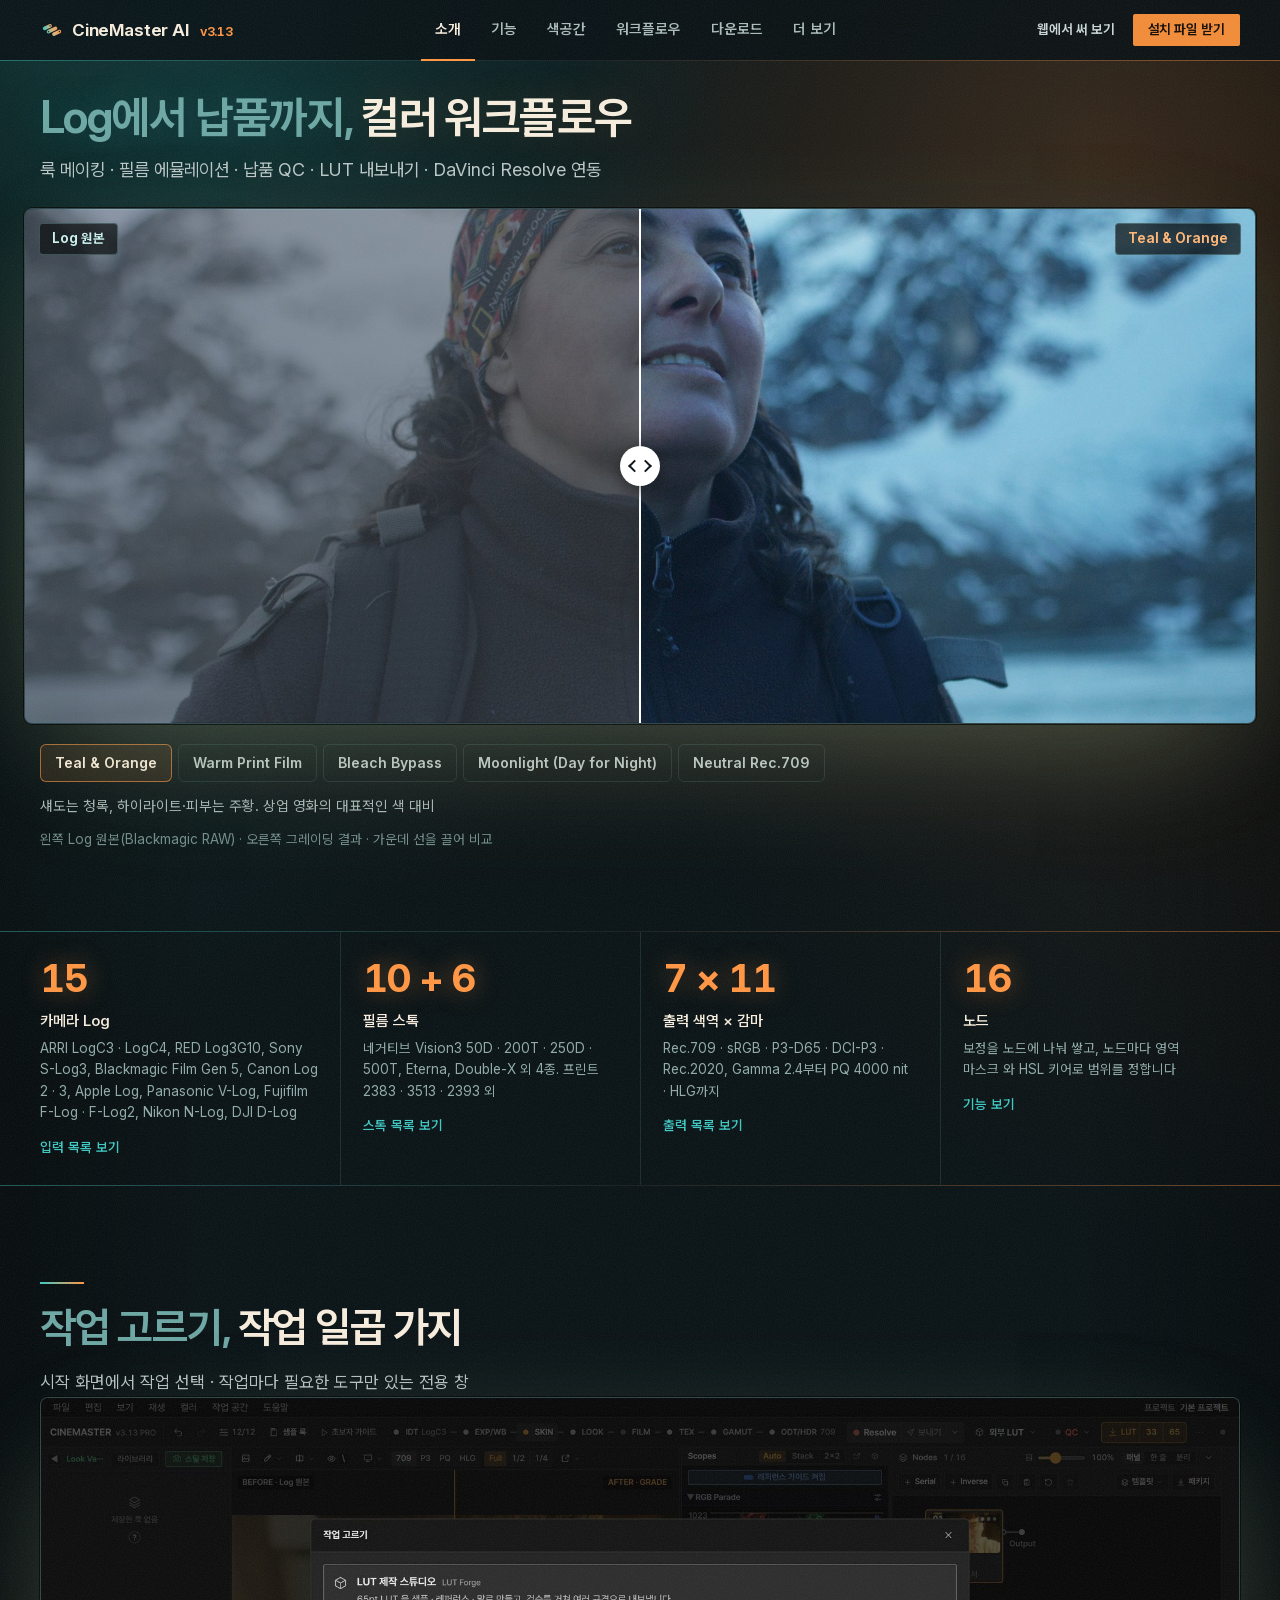
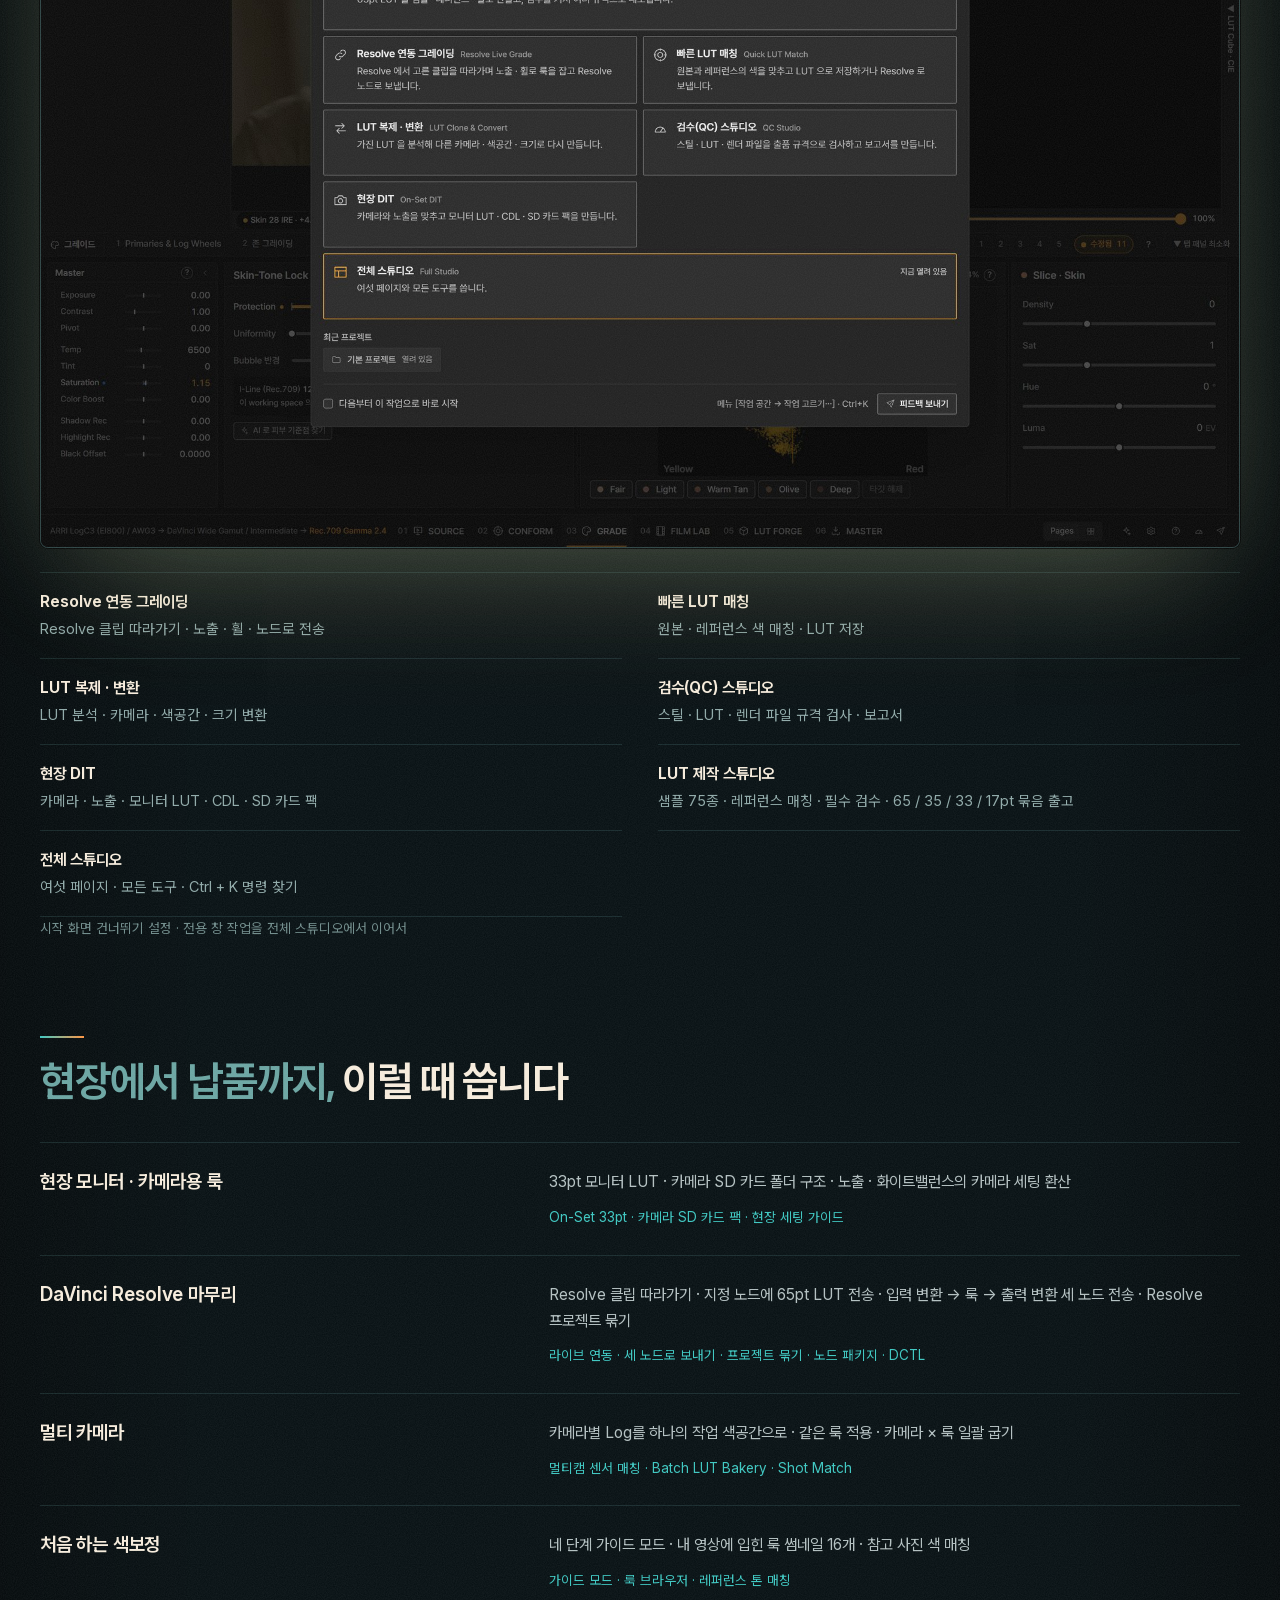
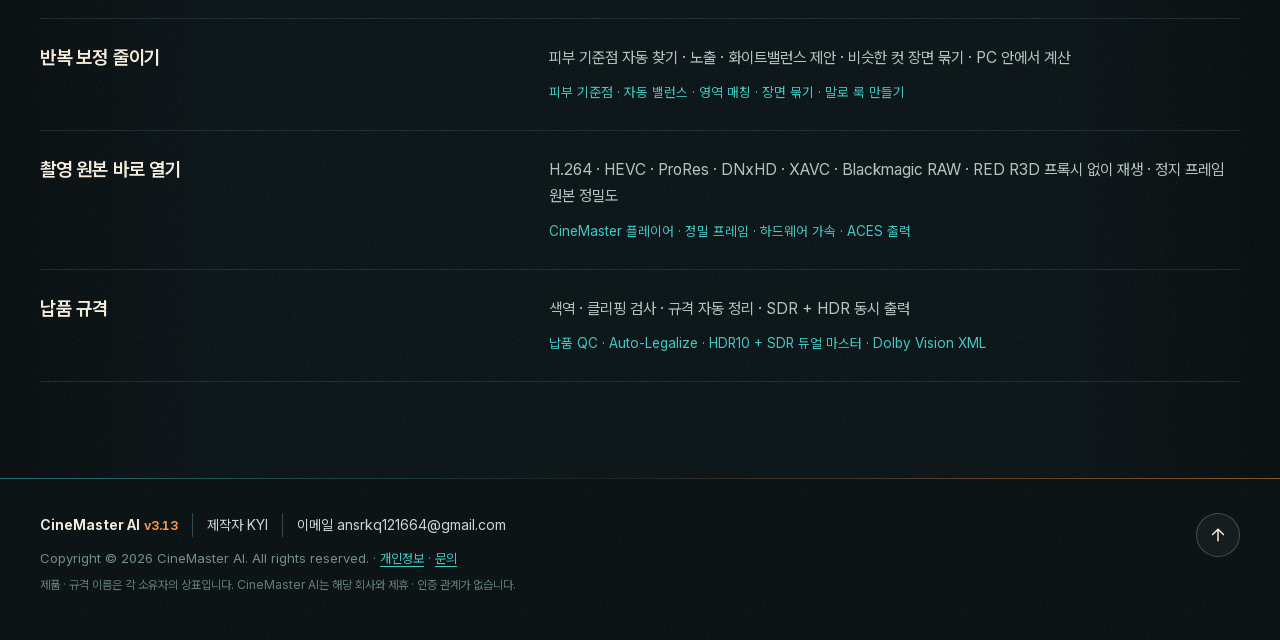
==== index.html @ ce05cde4 "홈페이지 v3.13" ====
<!doctype html>
<html lang="ko">
<head>
  <meta charset="utf-8">
  <meta name="viewport" content="width=device-width, initial-scale=1">
  <title>CineMaster AI — 촬영한 색을 끝까지. 단 하나의 워크플로우</title>
  <meta name="description" content="카메라 Log 영상의 룩을 만들고, 필름 질감을 입히고, 납품 검사를 거쳐 .cube LUT과 DaVinci Resolve 노드로 가져가는 Windows 프로그램입니다. 설치 없이 웹에서도 써 볼 수 있습니다.">
  <meta name="robots" content="noindex, nofollow">
  <meta name="theme-color" content="#060f12">
  <meta property="og:type" content="website">
  <meta property="og:title" content="CineMaster AI">
  <meta property="og:site_name" content="CineMaster AI">
  <meta property="og:image:width" content="1200">
  <meta property="og:image:height" content="630">
  <meta name="twitter:card" content="summary_large_image">
  <meta property="og:description" content="촬영한 색을 끝까지. Log에서 룩, 필름 질감, 납품 검사, Resolve 전달까지 단 하나의 워크플로우.">
  <meta property="og:image" content="https://cinemaster-ai.github.io/img/og-logo.jpg">
  <link rel="icon" href="img/favicon.ico" sizes="any">
  <link rel="apple-touch-icon" href="img/icon-512.png">
  <script>document.documentElement.className = "js";</script>
  <link rel="preload" href="fonts/InterVariable.woff2" as="font" type="font/woff2" crossorigin>
  <link rel="stylesheet" href="site.css?v=3.13.0-fb2b3473">
</head>
<body>
<a class="skip" href="#main">본문으로 건너뛰기</a>

<header class="nav">
  <div class="wrap nav-in">
    <a class="brand" href="#intro" data-reload aria-label="CineMaster AI 처음으로 (새로고침)"><img src="img/logo-mark.svg" alt="" width="24" height="24">CineMaster AI <span class="ver">v3.13</span></a>
    <nav class="tabs" aria-label="홈페이지 메뉴">
      <a href="#intro" data-nav="intro">소개</a>
      <a href="#features" data-nav="features">기능</a>
      <a href="#color" data-nav="color">색공간</a>
      <a href="#flow" data-nav="flow">워크플로우</a>
      <a href="#download" data-nav="download">다운로드</a>
      <a href="#more" data-nav="more">더 보기</a>
    </nav>
    <div class="nav-acts">
      <a class="btn btn-line" href="#web"><span class="lg">웹에서 써 보기</span><span class="sm">웹 버전</span></a>
      <a class="btn btn-amber" href="#download" data-installer-cta><span class="lg">설치 파일 받기</span><span class="sm">내려받기</span></a>
    </div>
  </div>
</header>

<main id="main">
  <!-- [소개] -->
  <section class="view hero is-on" id="intro" data-view="intro" aria-labelledby="hero-h">
    <div class="wrap hero-head">
      <h1 id="hero-h"><span class="soft">Log에서 납품까지,</span> 컬러 워크플로우</h1>
      <p class="hero-sub">룩 메이킹 · 필름 에뮬레이션 · 납품 QC · LUT 내보내기 · DaVinci Resolve 연동</p>
    </div>

    <div class="wipe-wrap" style="--wipe: 50%">
      <div class="wipe frame" data-wipe>
        <picture>
          <source media="(max-width: 760px)" srcset="img/hero/Teal_Orange_960.jpg" data-grade-source>
          <img class="wipe-img grade" draggable="false" src="img/hero/Teal_Orange.jpg" alt="같은 장면에 Teal &amp; Orange 룩을 입힌 결과" width="1920" height="1280" data-grade-img>
        </picture>
        <picture>
          <source media="(max-width: 760px)" srcset="img/hero/log_960.jpg">
          <img class="wipe-img log" draggable="false" src="img/hero/log.jpg" alt="ARRI LogC3로 기록한 원본. 색이 빠지고 대비가 낮습니다" width="1920" height="1280">
        </picture>
        <span class="wipe-tag tag-left">Log 원본</span>
        <span class="wipe-tag tag-right" data-grade-tag>Teal &amp; Orange</span>
        <div class="handle" role="slider" tabindex="0" aria-label="Log 원본과 그레이딩 결과를 나누는 위치" aria-valuemin="0" aria-valuemax="100" aria-valuenow="50">
          <span class="grip" aria-hidden="true"></span>
        </div>
      </div>
      <div class="wrap wipe-under">
        <div class="looks" role="radiogroup" aria-label="오른쪽에 보여 줄 룩">
          <button type="button" role="radio" aria-checked="true" tabindex="0" data-look="Teal_Orange">Teal &amp; Orange</button>
          <button type="button" role="radio" aria-checked="false" tabindex="-1" data-look="Warm_Print">Warm Print Film</button>
          <button type="button" role="radio" aria-checked="false" tabindex="-1" data-look="Bleach_Bypass">Bleach Bypass</button>
          <button type="button" role="radio" aria-checked="false" tabindex="-1" data-look="Moonlight">Moonlight (Day for Night)</button>
          <button type="button" role="radio" aria-checked="false" tabindex="-1" data-look="Neutral_Rec709">Neutral Rec.709</button>
        </div>
        <p class="caption" data-look-desc>섀도는 청록, 하이라이트·피부는 주황. 상업 영화의 대표적인 색 대비</p>
      </div>
      <p class="wrap caption small">왼쪽 Log 원본(Blackmagic RAW) · 오른쪽 그레이딩 결과 · 가운데 선을 끌어 비교</p>
    </div>

    <div class="specs" aria-label="주요 사양">
      <ul class="wrap">
        <li><a href="#cs-in"><span class="num">15</span><span class="what">카메라 Log</span>
          <span class="more">ARRI LogC3 · LogC4, RED Log3G10, Sony S-Log3, Blackmagic Film Gen 5, Canon Log 2 · 3, Apple Log, Panasonic V-Log, Fujifilm F-Log · F-Log2, Nikon N-Log, DJI D-Log</span><span class="go">입력 목록 보기</span></a></li>
        <li><a href="#cs-film"><span class="num">10 + 6</span><span class="what">필름 스톡</span>
          <span class="more">네거티브 Vision3 50D · 200T · 250D · 500T, Eterna, Double-X 외 4종. 프린트 2383 · 3513 · 2393 외</span><span class="go">스톡 목록 보기</span></a></li>
        <li><a href="#cs-out"><span class="num">7 × 11</span><span class="what">출력 색역 × 감마</span>
          <span class="more">Rec.709 · sRGB · P3-D65 · DCI-P3 · Rec.2020, Gamma 2.4부터 PQ 4000 nit · HLG까지</span><span class="go">출력 목록 보기</span></a></li>
        <li><a href="#features"><span class="num">16</span><span class="what">노드</span>
          <span class="more">보정을 노드에 나눠 쌓고, 노드마다 영역 마스크 와 HSL 키어로 범위를 정합니다</span><span class="go">기능 보기</span></a></li>
      </ul>
    </div>

    <div class="wrap uses start" id="start">
      <h2 id="start-h"><span class="soft">작업 고르기,</span> 작업 일곱 가지</h2>
      <p class="lede">시작 화면에서 작업 선택 · 작업마다 필요한 도구만 있는 전용 창</p>
      <figure class="shot frame"><img src="img/shots/launcher.jpg" srcset="img/shots/launcher_1000.jpg 1000w, img/shots/launcher.jpg 2000w" sizes="(max-width: 760px) 100vw, 1100px" width="2000" height="1250" loading="lazy" alt="프로그램을 열면 나오는 작업 고르기 창. Resolve 연동 그레이딩, 빠른 LUT 매칭, LUT 복제 · 변환, 검수 스튜디오, 현장 DIT, 전체 스튜디오 여섯 가지"></figure>
      <ul class="kv two" data-start-tasks>
        <li><b>Resolve 연동 그레이딩</b><span>Resolve 클립 따라가기 · 노출 · 휠 · 노드로 전송</span></li>
        <li><b>빠른 LUT 매칭</b><span>원본 · 레퍼런스 색 매칭 · LUT 저장</span></li>
        <li><b>LUT 복제 · 변환</b><span>LUT 분석 · 카메라 · 색공간 · 크기 변환</span></li>
        <li><b>검수(QC) 스튜디오</b><span>스틸 · LUT · 렌더 파일 규격 검사 · 보고서</span></li>
        <li><b>현장 DIT</b><span>카메라 · 노출 · 모니터 LUT · CDL · SD 카드 팩</span></li>
        <li><b>LUT 제작 스튜디오</b><span>샘플 75종 · 레퍼런스 매칭 · 필수 검수 · 65 / 35 / 33 / 17pt 묶음 출고</span></li>
        <li><b>전체 스튜디오</b><span>여섯 페이지 · 모든 도구 · Ctrl + K 명령 찾기</span></li>
      </ul>
      <p class="small">시작 화면 건너뛰기 설정 · 전용 창 작업을 전체 스튜디오에서 이어서</p>
    </div>

    <div class="wrap uses">
      <h2 id="use-h"><span class="soft">현장에서 납품까지,</span> 이럴 때 씁니다</h2>
      <ul class="use-list">
        <li>
          <h3>현장 모니터 · 카메라용 룩</h3>
          <div><p>33pt 모니터 LUT · 카메라 SD 카드 폴더 구조 · 노출 · 화이트밸런스의 카메라 세팅 환산</p>
            <p class="tags">On-Set 33pt · 카메라 SD 카드 팩 · 현장 세팅 가이드</p></div>
        </li>
        <li>
          <h3>DaVinci Resolve 마무리</h3>
          <div><p>Resolve 클립 따라가기 · 지정 노드에 65pt LUT 전송 · 입력 변환 → 룩 → 출력 변환 세 노드 전송 · Resolve 프로젝트 묶기</p>
            <p class="tags">라이브 연동 · 세 노드로 보내기 · 프로젝트 묶기 · 노드 패키지 · DCTL</p></div>
        </li>
        <li>
          <h3>멀티 카메라</h3>
          <div><p>카메라별 Log를 하나의 작업 색공간으로 · 같은 룩 적용 · 카메라 × 룩 일괄 굽기</p>
            <p class="tags">멀티캠 센서 매칭 · Batch LUT Bakery · Shot Match</p></div>
        </li>
        <li>
          <h3>처음 하는 색보정</h3>
          <div><p>네 단계 가이드 모드 · 내 영상에 입힌 룩 썸네일 16개 · 참고 사진 색 매칭</p>
            <p class="tags">가이드 모드 · 룩 브라우저 · 레퍼런스 톤 매칭</p></div>
        </li>
        <li>
          <h3>반복 보정 줄이기</h3>
          <div><p>피부 기준점 자동 찾기 · 노출 · 화이트밸런스 제안 · 비슷한 컷 장면 묶기 · PC 안에서 계산</p>
            <p class="tags">피부 기준점 · 자동 밸런스 · 영역 매칭 · 장면 묶기 · 말로 룩 만들기</p></div>
        </li>
        <li>
          <h3>촬영 원본 바로 열기</h3>
          <div><p>H.264 · HEVC · ProRes · DNxHD · XAVC · Blackmagic RAW · RED R3D 프록시 없이 재생 · 정지 프레임 원본 정밀도</p>
            <p class="tags">CineMaster 플레이어 · 정밀 프레임 · 하드웨어 가속 · ACES 출력</p></div>
        </li>
        <li>
          <h3>납품 규격</h3>
          <div><p>색역 · 클리핑 검사 · 규격 자동 정리 · SDR + HDR 동시 출력</p>
            <p class="tags">납품 QC · Auto-Legalize · HDR10 + SDR 듀얼 마스터 · Dolby Vision XML</p></div>
        </li>
      </ul>
    </div>
  </section>

  <!-- [기능] { 여섯 묶음 } ( 요점 ) -->
  <section class="view" id="features" data-view="features" aria-labelledby="feat-h">
    <div class="wrap">
    <h2 id="feat-h"><span class="soft">한 프로그램 안에서</span> 할 수 있는 여섯 가지</h2>
    <p class="lede">여섯 묶음 · 실제 조작 영상 · 요점</p>
    <div class="pillars" data-pillars>
      <div class="pillar-tabs" role="tablist" aria-label="주요 기능" aria-orientation="vertical">
        <button type="button" role="tab" id="pl-same" aria-controls="plp" aria-selected="true" data-pillar="same">
          <svg viewBox="0 0 24 24" aria-hidden="true"><circle cx="8" cy="12" r="4.5"/><circle cx="16" cy="12" r="4.5"/></svg>
          <b>한 번 만든 색, 어디서나 같은 색</b>
          <span>화면 · LUT · Resolve 노드 · 납품 파일의 색 일치</span>
        </button>
        <button type="button" role="tab" id="pl-tools" aria-controls="plp" aria-selected="false" tabindex="-1" data-pillar="tools">
          <svg viewBox="0 0 24 24" aria-hidden="true"><circle cx="12" cy="12" r="8.5"/><circle cx="12" cy="12" r="2"/><path d="M12 3.5v4M12 16.5v4M3.5 12h4M16.5 12h4"/></svg>
          <b>색을 만드는 도구</b>
          <span>휠 · 커브 · 존 그레이딩 · 컬러 메쉬 · 노드 · 영역 마스크</span>
        </button>
        <button type="button" role="tab" id="pl-film" aria-controls="plp" aria-selected="false" tabindex="-1" data-pillar="film">
          <svg viewBox="0 0 24 24" aria-hidden="true"><rect x="4" y="3.5" width="16" height="17" rx="2"/><path d="M8 3.5v17M16 3.5v17M4 8h4M4 12h4M4 16h4M16 8h4M16 12h4M16 16h4"/></svg>
          <b>필름 랩</b>
          <span>네거티브 · 프린트 필름 2단계 현상</span>
        </button>
        <button type="button" role="tab" id="pl-verify" aria-controls="plp" aria-selected="false" tabindex="-1" data-pillar="verify">
          <svg viewBox="0 0 24 24" aria-hidden="true"><path d="M3.5 17.5l4-7 3.5 4 3-8 3 6.5 3.5-3"/><path d="M3.5 20.5h17"/></svg>
          <b>맞추고 확인하기</b>
          <span>레퍼런스 매칭 · 스코프 · AI 어시스트</span>
        </button>
        <button type="button" role="tab" id="pl-deliver" aria-controls="plp" aria-selected="false" tabindex="-1" data-pillar="deliver">
          <svg viewBox="0 0 24 24" aria-hidden="true"><path d="M12 3.5v11M7.5 10.5l4.5 4.5 4.5-4.5"/><path d="M4 16.5v2a2 2 0 0 0 2 2h12a2 2 0 0 0 2-2v-2"/></svg>
          <b>납품</b>
          <span>출력 규격 · 납품 QC · 일괄 내보내기</span>
        </button>
        <button type="button" role="tab" id="pl-resolve" aria-controls="plp" aria-selected="false" tabindex="-1" data-pillar="resolve">
          <svg viewBox="0 0 24 24" aria-hidden="true"><path d="M9.5 14.5l5-5"/><path d="M8 11l-2.2 2.2a3.5 3.5 0 0 0 5 5L13 16"/><path d="M16 13l2.2-2.2a3.5 3.5 0 0 0-5-5L11 8"/></svg>
          <b>Resolve 연동과 미디어</b>
          <span>Resolve 클립 따라가기 · 노드로 전송 · 클립 빈</span>
        </button>
      </div>
      <div class="pillar-panel" id="plp" role="tabpanel" aria-labelledby="pl-same">
        <figure class="shot frame">
          <video data-pillar-video src="video/f_same.mp4" poster="video/f_same.jpg" width="1280" height="800" muted loop playsinline autoplay preload="metadata" aria-label="MASTER 페이지에서 LUT 정확도를 재고 일괄 내보내기 출력을 고르는 영상"></video>
        </figure>
        <ul class="pillar-points" data-pillar-points>
          <li>엔진 · 화면 · 웹 버전 동일 수식</li>
          <li>ACES 출력 변환: OpenColorIO 변환</li>
          <li>.cube LUT 33 · 65 크기, 범위 세 가지</li>
          <li>질감(그레인 · 할레이션): DCTL</li>
          <li>노드별 LUT: Resolve 노드 패키지</li>
        </ul>
        <p class="pillar-note" data-pillar-note>화면 ↔ 내보낸 LUT 자동 비교: 142가지 상태</p>
      </div>
    </div>
    </div>
  </section>

  <!-- [색공간] { 입력 · 작업 · 출력 · 필름 } ( 목록 ) -->
  <section class="view" id="color" data-view="color" aria-labelledby="cs-h">
    <div class="wrap" data-subs>
      <h2 id="cs-h"><span class="soft">카메라 Log에서</span> 납품 색공간까지</h2>
      <p class="lede">카메라 Log → 작업 색공간 → 납품 색공간</p>
      <div class="subtabs" role="tablist" aria-label="색공간 단계">
        <button type="button" role="tab" id="st-cs-in" aria-controls="cs-in" aria-selected="true" data-sub="cs-in"><span class="no">01</span> 입력 · 카메라 Log</button>
        <button type="button" role="tab" id="st-cs-work" aria-controls="cs-work" aria-selected="false" tabindex="-1" data-sub="cs-work"><span class="no">02</span> 작업 색공간</button>
        <button type="button" role="tab" id="st-cs-out" aria-controls="cs-out" aria-selected="false" tabindex="-1" data-sub="cs-out"><span class="no">03</span> 출력</button>
        <button type="button" role="tab" id="st-cs-film" aria-controls="cs-film" aria-selected="false" tabindex="-1" data-sub="cs-film">필름 스톡</button>
      </div>

      <div class="subpanel is-on" id="cs-in" role="tabpanel" aria-labelledby="st-cs-in">
        <p class="sub-lede">카메라 Log 15종 · 이름을 누르면 원본 미리보기</p>
        <div class="cs-how">
          <div>
            <h3>프로그램에서 고르는 곳</h3>
            <p>SOURCE → Manufacturer · Log / Gamut · 메타데이터 자동 추천</p>
          </div>
          <div class="frame"><video src="video/cs_in.mp4" poster="video/cs_in.jpg" width="1280" height="800" muted loop playsinline autoplay preload="none" aria-label="SOURCE 페이지의 Manufacturer · Log / Gamut에서 고릅니다. 영상을 불러오면 자동으로 추천합니다. (실제 조작 영상)"></video></div>
        </div>
        <div class="cs-split" data-cs-box>
          <ul class="kv two pick">
            <li><button type="button" data-cs="in:arri_logc3" data-name="ARRI LogC3 / ARRI Wide Gamut 3" aria-pressed="false"><b>ARRI LogC3</b><span>ARRI Wide Gamut 3 · EI 800</span></button></li>
            <li><button type="button" data-cs="in:arri_logc4" data-name="ARRI LogC4 / ARRI Wide Gamut 4" aria-pressed="false"><b>ARRI LogC4</b><span>ARRI Wide Gamut 4</span></button></li>
            <li><button type="button" data-cs="in:red_log3g10_rwg" data-name="RED Log3G10 / REDWideGamutRGB" aria-pressed="false"><b>RED Log3G10</b><span>REDWideGamutRGB</span></button></li>
            <li><button type="button" data-cs="in:sony_slog3_sgamut3cine" data-name="Sony S-Log3 / S-Gamut3.Cine" aria-pressed="false"><b>Sony S-Log3</b><span>S-Gamut3.Cine</span></button></li>
            <li><button type="button" data-cs="in:sony_slog3_sgamut3" data-name="Sony S-Log3 / S-Gamut3" aria-pressed="false"><b>Sony S-Log3</b><span>S-Gamut3</span></button></li>
            <li><button type="button" data-cs="in:bmd_film_gen5" data-name="Blackmagic Film Gen 5 / BMD Wide Gamut Gen 5" aria-pressed="false"><b>Blackmagic Film Gen 5</b><span>BMD Wide Gamut Gen 5</span></button></li>
            <li><button type="button" data-cs="in:canon_clog2_cgamut" data-name="Canon Log 2 / Cinema Gamut" aria-pressed="false"><b>Canon Log 2</b><span>Cinema Gamut</span></button></li>
            <li><button type="button" data-cs="in:canon_clog3_cgamut" data-name="Canon Log 3 / Cinema Gamut" aria-pressed="false"><b>Canon Log 3</b><span>Cinema Gamut</span></button></li>
            <li><button type="button" data-cs="in:apple_log" data-name="Apple Log / Rec.2020" aria-pressed="false"><b>Apple Log</b><span>Rec.2020</span></button></li>
            <li><button type="button" data-cs="in:panasonic_vlog_vgamut" data-name="Panasonic V-Log / V-Gamut" aria-pressed="false"><b>Panasonic V-Log</b><span>V-Gamut</span></button></li>
            <li><button type="button" data-cs="in:fujifilm_flog_fgamut" data-name="Fujifilm F-Log / F-Gamut" aria-pressed="false"><b>Fujifilm F-Log</b><span>F-Gamut</span></button></li>
            <li><button type="button" data-cs="in:fujifilm_flog2_fgamut" data-name="Fujifilm F-Log2 / F-Gamut" aria-pressed="false"><b>Fujifilm F-Log2</b><span>F-Gamut</span></button></li>
            <li><button type="button" data-cs="in:fujifilm_flog2c_fgamutc" data-name="Fujifilm F-Log2 C / F-Gamut C" aria-pressed="false"><b>Fujifilm F-Log2 C</b><span>F-Gamut C</span></button></li>
            <li><button type="button" data-cs="in:nikon_nlog_rec2020" data-name="Nikon N-Log / Rec.2020" aria-pressed="false"><b>Nikon N-Log</b><span>Rec.2020</span></button></li>
            <li><button type="button" data-cs="in:dji_dlog_dgamut" data-name="DJI D-Log / D-Gamut" aria-pressed="false"><b>DJI D-Log</b><span>D-Gamut</span></button></li>
          </ul>
          <figure class="cs-view">
            <div class="frame"><img data-cs-img src="img/cs/in_arri_logc3.jpg" alt="ARRI LogC3 미리보기" width="880" height="587" loading="lazy"></div>
            <figcaption data-cs-cap></figcaption>
          </figure>
        </div>
      </div>

      <div class="subpanel" id="cs-work" role="tabpanel" aria-labelledby="st-cs-work">
        <p class="sub-lede">작업 색공간 3종 · 한 번 만든 룩을 다른 카메라 영상에 그대로</p>
        <div class="cs-how">
          <div>
            <h3>프로그램에서 고르는 곳</h3>
            <p>SOURCE → Working Space</p>
          </div>
          <div class="frame"><video src="video/cs_work.mp4" poster="video/cs_work.jpg" width="1280" height="800" muted loop playsinline autoplay preload="none" aria-label="SOURCE 페이지의 Working Space에서 고릅니다. (실제 조작 영상)"></video></div>
        </div>
        <div class="cs-split" data-cs-box>
          <div>
            <ul class="kv pick">
              <li><button type="button" data-cs="work:davinci_wg_intermediate" data-name="DaVinci Wide Gamut / Intermediate" aria-pressed="false"><b>DaVinci Wide Gamut</b><span>DaVinci Intermediate · Resolve 기준</span></button></li>
              <li><button type="button" data-cs="work:acescct" data-name="ACES AP1 / ACEScct" aria-pressed="false"><b>ACES AP1 · ACEScct</b><span>ACES 작업용 · 암부 toe</span></button></li>
              <li><button type="button" data-cs="work:acescc" data-name="ACES AP1 / ACEScc" aria-pressed="false"><b>ACES AP1 · ACEScc</b><span>ACES 작업용 · 순수 로그 곡선</span></button></li>
            </ul>
            <ul class="kv">
              <li><b>색순응</b><span>Bradford · CAT02 · XYZ Scaling</span></li>
              <li><b>화이트밸런스</b><span>색온도 · 틴트 · Green 젤 · Mired</span></li>
              <li><b>피부색 보호</b><span>스킨톤 라인 기준</span></li>
            </ul>
          </div>
          <figure class="cs-view">
            <div class="frame"><img data-cs-img src="img/cs/work_davinci_wg_intermediate.jpg" alt="DaVinci Wide Gamut 미리보기" width="880" height="587" loading="lazy"></div>
            <figcaption data-cs-cap></figcaption>
          </figure>
        </div>
      </div>

      <div class="subpanel" id="cs-out" role="tabpanel" aria-labelledby="st-cs-out">
        <p class="sub-lede">출력 색역 7종 × 감마 11종 · ACES 출력 변환 · 이름을 누르면 미리보기</p>
        <div class="cs-how">
          <div>
            <h3>프로그램에서 고르는 곳</h3>
            <p>MASTER → Output Color Space · Output Gamma</p>
          </div>
          <div class="frame"><video src="video/cs_out.mp4" poster="video/cs_out.jpg" width="1280" height="800" muted loop playsinline autoplay preload="none" aria-label="MASTER 페이지의 Output Color Space · Output Gamma에서 고릅니다. (실제 조작 영상)"></video></div>
        </div>
        <div class="cs-split" data-cs-box>
          <div>
            <h3 class="grp-h">색역 <span class="count">7</span></h3>
            <ul class="chips pick"><li><button type="button" data-cs="gamut:rec709" aria-pressed="false">Rec.709</button></li><li><button type="button" data-cs="gamut:srgb" aria-pressed="false">sRGB</button></li><li><button type="button" data-cs="gamut:p3_d65" aria-pressed="false">P3-D65</button></li><li><button type="button" data-cs="gamut:dci_p3" aria-pressed="false">DCI-P3</button></li><li><button type="button" data-cs="gamut:rec2020" aria-pressed="false">Rec.2020</button></li><li><button type="button" data-cs="gamut:davinci_wide_gamut" aria-pressed="false">DaVinci Wide Gamut</button></li><li><button type="button" data-cs="gamut:aces_ap1" aria-pressed="false">ACES AP1</button></li></ul>
            <h3 class="grp-h">감마 · EOTF <span class="count">11</span></h3>
            <ul class="chips pick"><li><button type="button" data-cs="gamma:gamma_24" aria-pressed="false">Gamma 2.4</button></li><li><button type="button" data-cs="gamma:gamma_22" aria-pressed="false">Gamma 2.2</button></li><li><button type="button" data-cs="gamma:srgb" aria-pressed="false">sRGB</button></li><li><button type="button" data-cs="gamma:rec709_a" aria-pressed="false">Rec.709-A</button></li><li><button type="button" data-cs="gamma:gamma_26" aria-pressed="false">Gamma 2.6</button></li><li><button type="button" data-cs="gamma:rec709_scene" aria-pressed="false">Rec.709 Scene</button></li><li><button type="button" data-cs="gamma:st2084_pq_1000" aria-pressed="false">PQ 1000 nit</button></li><li><button type="button" data-cs="gamma:st2084_pq_2000" aria-pressed="false">PQ 2000 nit</button></li><li><button type="button" data-cs="gamma:st2084_pq_4000" aria-pressed="false">PQ 4000 nit</button></li><li><button type="button" data-cs="gamma:hlg" aria-pressed="false">HLG</button></li><li><button type="button" data-cs="gamma:cineon_log" aria-pressed="false">Cineon Log</button></li></ul>
            <ul class="kv">
              <li><b>Full</b><span>카메라 Log → 디스플레이</span></li>
              <li><b>Look-Only</b><span>CST 사이에 넣는 룩 LUT</span></li>
              <li><b>Scene</b><span>노출 · 화이트밸런스 · 룩 (출력 변환 제외)</span></li>
            </ul>
            <ul class="kv">
              <li><b>ACES 출력 변환</b><span>ACES 1.3 · 2.0의 Rec.709 · sRGB · P3-D65 · Rec.2020 · HDR(PQ 500 ~ 4000 nit) 21가지</span></li>
              <li><b>ACES RGC</b><span>Reference Gamut Compression 색역 압축</span></li>
              <li><b>ACES 주고받기</b><span>CLF · OpenColorIO 설정 · AMF 저장 · AMF 가져오기</span></li>
            </ul>
          </div>
          <figure class="cs-view">
            <div class="frame"><img data-cs-img src="img/cs/gamut_rec709.jpg" alt="Rec.709 미리보기" width="880" height="587" loading="lazy"></div>
            <figcaption data-cs-cap></figcaption>
          </figure>
        </div>
        <p class="small">HDR: MaxCLL · MaxFALL · Dolby Vision XML · SDR 트림 · QuickTime 감마 보정(Rec.709-A)</p>
      </div>

      <div class="subpanel" id="cs-film" role="tabpanel" aria-labelledby="st-cs-film">
        <p class="sub-lede">네거티브 10종 × 프린트 6종 · 이름을 누르면 미리보기</p>
        <div class="cs-how">
          <div>
            <h3>프로그램에서 고르는 곳</h3>
            <p>FILM LAB → 조합 버튼 · Negative · Print Stock</p>
          </div>
          <div class="frame"><video src="video/cs_film.mp4" poster="video/cs_film.jpg" width="1280" height="800" muted loop playsinline autoplay preload="none" aria-label="FILM LAB 페이지에서 조합 버튼을 누르거나 Negative · Print Stock을 따로 고릅니다. (실제 조작 영상)"></video></div>
        </div>
        <div class="cs-split" data-cs-box>
          <div>
            <h3 class="grp-h">네거티브 <span class="count">10</span></h3>
            <ul class="chips pick"><li><button type="button" data-cs="neg:VISION3_50D" aria-pressed="false">Vision3 50D</button></li><li><button type="button" data-cs="neg:VISION3_200T" aria-pressed="false">Vision3 200T</button></li><li><button type="button" data-cs="neg:VISION3_250D" aria-pressed="false">Vision3 250D</button></li><li><button type="button" data-cs="neg:VISION3_500T" aria-pressed="false">Vision3 500T</button></li><li><button type="button" data-cs="neg:ETERNA_500T" aria-pressed="false">Eterna 500T</button></li><li><button type="button" data-cs="neg:DOUBLE_X_5222" aria-pressed="false">Double-X 5222</button></li><li><button type="button" data-cs="neg:KODACHROME_64" aria-pressed="false">Kodachrome 64</button></li><li><button type="button" data-cs="neg:VELVIA_50" aria-pressed="false">Velvia 50</button></li><li><button type="button" data-cs="neg:CINESTILL_800T" aria-pressed="false">CineStill 800T</button></li><li><button type="button" data-cs="neg:PORTRA_400" aria-pressed="false">Portra 400</button></li></ul>
            <h3 class="grp-h">프린트 <span class="count">6</span></h3>
            <ul class="chips pick"><li><button type="button" data-cs="print:KODAK_2383_D55" aria-pressed="false">2383 D55</button></li><li><button type="button" data-cs="print:KODAK_2383_D60" aria-pressed="false">2383 D60</button></li><li><button type="button" data-cs="print:KODAK_2383_D65" aria-pressed="false">2383 D65</button></li><li><button type="button" data-cs="print:FUJI_3513_D60" aria-pressed="false">3513 D60</button></li><li><button type="button" data-cs="print:KODAK_2393" aria-pressed="false">2393</button></li><li><button type="button" data-cs="print:ENDURA_PAPER" aria-pressed="false">Endura 인화지</button></li></ul>
            <ul class="kv">
              <li><b>현상</b><span>Push / Pull 증감, 프린터 라이트, CMY 헤드</span></li>
              <li><b>질감</b><span>그레인 · 할레이션 · 블룸 · 게이트 위브</span></li>
              <li><b>나만의 스톡</b><span>필름 LUT 가져오기 · 슬롯 10개</span></li>
            </ul>
          </div>
          <figure class="cs-view">
            <div class="frame"><img data-cs-img src="img/cs/neg_VISION3_500T.jpg" alt="Vision3 500T 미리보기" width="880" height="587" loading="lazy"></div>
            <figcaption data-cs-cap></figcaption>
          </figure>
        </div>
        <p class="small">조합 60가지 · 스톡 이름은 참고한 대상이며 각 제조사와 무관</p>
      </div>
    </div>
  </section>

  <!-- [워크플로우] { 여섯 페이지 } ( 나오는 파일 ) -->
  <section class="view" id="flow" data-view="flow" aria-labelledby="flow-h">
    <div class="wrap">
    <h2 id="flow-h"><span class="soft">불러오기부터 납품까지,</span> 여섯 페이지 워크플로우</h2>
    <p class="lede">SOURCE → CONFORM → GRADE → FILM LAB → LUT FORGE → MASTER</p>
    <div class="pages" data-pages>
      <div class="page-tabs" role="tablist" aria-label="프로그램 페이지">
        <button type="button" role="tab" id="pt-media" aria-controls="pp" aria-selected="true" data-page="media"><span class="no">01</span> SOURCE</button>
        <button type="button" role="tab" id="pt-conform" aria-controls="pp" aria-selected="false" tabindex="-1" data-page="conform"><span class="no">02</span> CONFORM</button>
        <button type="button" role="tab" id="pt-color" aria-controls="pp" aria-selected="false" tabindex="-1" data-page="color"><span class="no">03</span> GRADE</button>
        <button type="button" role="tab" id="pt-film" aria-controls="pp" aria-selected="false" tabindex="-1" data-page="film"><span class="no">04</span> FILM LAB</button>
        <button type="button" role="tab" id="pt-forge" aria-controls="pp" aria-selected="false" tabindex="-1" data-page="forge"><span class="no">05</span> LUT FORGE</button>
        <button type="button" role="tab" id="pt-deliver" aria-controls="pp" aria-selected="false" tabindex="-1" data-page="deliver"><span class="no">06</span> MASTER</button>
      </div>
      <div class="page-panel" id="pp" role="tabpanel" aria-labelledby="pt-media">
        <figure class="shot frame">
          <video data-page-video src="video/media.mp4" poster="video/media.jpg" width="1280" height="800" muted loop playsinline autoplay preload="metadata" aria-label="SOURCE 페이지를 실제로 조작하는 영상"></video>
        </figure>
        <p class="page-text" data-page-text>원본 불러오기 · 카메라와 Log 자동 추천 · 원본 영상 재생 · 썸네일 탐색 · 클립 빈 · 레퍼런스 스틸</p>
      </div>
    </div>

    <div class="outs" id="outputs">
      <h3 class="big"><span class="soft">룩 하나에서</span> 나오는 파일</h3>
      <dl class="kv two">
        <div><dt>.cube LUT</dt><dd>33 · 65 크기. Full 또는 CST 사이에 넣는 Look-Only. 이름 규칙 · 범위 · 폴더는 내보내기 프리셋으로 묶습니다.</dd></div>
        <div><dt>DCTL</dt><dd>LUT에 담기지 않는 샤픈, 그레인, 할레이션, 스킨 소프트너.</dd></div>
        <div><dt>Resolve 노드 패키지</dt><dd>노드별 LUT과 매트, 노드 트리 스크립트.</dd></div>
        <div><dt>일괄 내보내기</dt><dd>Rec.709, P3, HDR10, HLG 등 고른 출력을 zip 하나로.</dd></div>
        <div><dt>HDR 납품</dt><dd>HDR10과 SDR 트림 듀얼 마스터, MaxCLL · MaxFALL, Dolby Vision XML.</dd></div>
        <div><dt>ACES 주고받기</dt><dd>CLF(LMT), OpenColorIO 설정 묶음, AMF 저장과 AMF 가져오기.</dd></div>
        <div><dt>검수 보고서</dt><dd>출품 규격 PASS / FAIL 표. CSV와 인쇄용.</dd></div>
        <div><dt>룩 파일</dt><dd>룩 설정 전체를 담은 파일.</dd></div>
      </dl>
    </div>
    </div>
  </section>

  <!-- [다운로드] { 받기 · 웹 버전 · 설치 안내 } -->
  <section class="view" id="download" data-view="download" aria-labelledby="dl-h">
    <div class="wrap" data-subs>
      <h2 id="dl-h">다운로드</h2>
      <p class="lede">설치형: 전체 기능 · 웹 버전: 색보정 · LUT 저장 · <b>v3.13</b> · 2026년 11월 24일</p>
      <div class="subtabs" role="tablist" aria-label="다운로드">
        <button type="button" role="tab" id="st-get" aria-controls="get" aria-selected="true" data-sub="get">받기</button>
        <button type="button" role="tab" id="st-web" aria-controls="web" aria-selected="false" tabindex="-1" data-sub="web">웹 버전</button>
        <button type="button" role="tab" id="st-install" aria-controls="install" aria-selected="false" tabindex="-1" data-sub="install">설치 안내</button>
      </div>

      <div class="subpanel is-on" id="get" role="tabpanel" aria-labelledby="st-get">
        <div class="dl-actions">
          <a class="btn btn-amber" href="https://github.com/CINEMASTER-AI/cinemaster-ai.github.io/releases/download/v3.13.0/CineMaster_AI_Setup_v3.13.exe" data-installer>설치 파일 받기</a>
          <a class="btn btn-dark" href="#web">웹에서 바로 써 보기</a>
        </div>
        <p class="hero-meta" data-installer-meta>Windows 10 · 11 (64비트) · v3.13 · 215.9 MB</p>
      <div class="table-scroll" tabindex="0" role="region" aria-label="두 가지 방법 비교표">
      <table class="cmp">
        <caption>두 가지 방법 비교</caption>
        <thead><tr><th scope="col"><span class="sr">항목</span></th><th scope="col">설치형</th><th scope="col">웹</th></tr></thead>
        <tbody>
          <tr class="grp"><th scope="colgroup" colspan="3">어디서나 됩니다</th></tr>
          <tr><th scope="row">색보정 · 노드</th><td><span class="ox o" role="img" aria-label="됩니다"><svg viewBox="0 0 24 24" aria-hidden="true"><circle cx="12" cy="12" r="7.5"/></svg></span></td><td><span class="ox o" role="img" aria-label="됩니다"><svg viewBox="0 0 24 24" aria-hidden="true"><circle cx="12" cy="12" r="7.5"/></svg></span></td></tr>
          <tr><th scope="row">필름 랩 · 스코프</th><td><span class="ox o" role="img" aria-label="됩니다"><svg viewBox="0 0 24 24" aria-hidden="true"><circle cx="12" cy="12" r="7.5"/></svg></span></td><td><span class="ox o" role="img" aria-label="됩니다"><svg viewBox="0 0 24 24" aria-hidden="true"><circle cx="12" cy="12" r="7.5"/></svg></span></td></tr>
          <tr><th scope="row">.cube LUT 저장</th><td><span class="ox o" role="img" aria-label="됩니다"><svg viewBox="0 0 24 24" aria-hidden="true"><circle cx="12" cy="12" r="7.5"/></svg></span></td><td><span class="ox o" role="img" aria-label="됩니다"><svg viewBox="0 0 24 24" aria-hidden="true"><circle cx="12" cy="12" r="7.5"/></svg></span></td></tr>
          <tr><th scope="row">ACES 출력 변환 · 명령 찾기(Ctrl + K)</th><td><span class="ox o" role="img" aria-label="됩니다"><svg viewBox="0 0 24 24" aria-hidden="true"><circle cx="12" cy="12" r="7.5"/></svg></span></td><td><span class="ox o" role="img" aria-label="됩니다"><svg viewBox="0 0 24 24" aria-hidden="true"><circle cx="12" cy="12" r="7.5"/></svg></span></td></tr>
          <tr class="grp"><th scope="colgroup" colspan="3">설치형에서만 됩니다</th></tr>
          <tr><th scope="row">Shot Match</th><td><span class="ox o" role="img" aria-label="됩니다"><svg viewBox="0 0 24 24" aria-hidden="true"><circle cx="12" cy="12" r="7.5"/></svg></span></td><td><span class="ox x" role="img" aria-label="안 됩니다"><svg viewBox="0 0 24 24" aria-hidden="true"><path d="M6.5 6.5l11 11M17.5 6.5l-11 11"/></svg></span></td></tr>
          <tr><th scope="row">Resolve 연동</th><td><span class="ox o" role="img" aria-label="됩니다"><svg viewBox="0 0 24 24" aria-hidden="true"><circle cx="12" cy="12" r="7.5"/></svg></span></td><td><span class="ox x" role="img" aria-label="안 됩니다"><svg viewBox="0 0 24 24" aria-hidden="true"><path d="M6.5 6.5l11 11M17.5 6.5l-11 11"/></svg></span></td></tr>
          <tr><th scope="row">HDR 납품</th><td><span class="ox o" role="img" aria-label="됩니다"><svg viewBox="0 0 24 24" aria-hidden="true"><circle cx="12" cy="12" r="7.5"/></svg></span></td><td><span class="ox x" role="img" aria-label="안 됩니다"><svg viewBox="0 0 24 24" aria-hidden="true"><path d="M6.5 6.5l11 11M17.5 6.5l-11 11"/></svg></span></td></tr>
          <tr><th scope="row">클립 빈</th><td><span class="ox o" role="img" aria-label="됩니다"><svg viewBox="0 0 24 24" aria-hidden="true"><circle cx="12" cy="12" r="7.5"/></svg></span></td><td><span class="ox x" role="img" aria-label="안 됩니다"><svg viewBox="0 0 24 24" aria-hidden="true"><path d="M6.5 6.5l11 11M17.5 6.5l-11 11"/></svg></span></td></tr>
          <tr><th scope="row">AI 어시스트 (피부 기준점 · 자동 밸런스 · 장면 묶기)</th><td><span class="ox o" role="img" aria-label="됩니다"><svg viewBox="0 0 24 24" aria-hidden="true"><circle cx="12" cy="12" r="7.5"/></svg></span></td><td><span class="ox x" role="img" aria-label="안 됩니다"><svg viewBox="0 0 24 24" aria-hidden="true"><path d="M6.5 6.5l11 11M17.5 6.5l-11 11"/></svg></span></td></tr>
          <tr><th scope="row">영상 이어 재생 · RAW (CineMaster 플레이어)</th><td><span class="ox o" role="img" aria-label="됩니다"><svg viewBox="0 0 24 24" aria-hidden="true"><circle cx="12" cy="12" r="7.5"/></svg></span></td><td><span class="ox x" role="img" aria-label="안 됩니다"><svg viewBox="0 0 24 24" aria-hidden="true"><path d="M6.5 6.5l11 11M17.5 6.5l-11 11"/></svg></span></td></tr>
          <tr><th scope="row">검수 스튜디오 · ACES 주고받기</th><td><span class="ox o" role="img" aria-label="됩니다"><svg viewBox="0 0 24 24" aria-hidden="true"><circle cx="12" cy="12" r="7.5"/></svg></span></td><td><span class="ox x" role="img" aria-label="안 됩니다"><svg viewBox="0 0 24 24" aria-hidden="true"><path d="M6.5 6.5l11 11M17.5 6.5l-11 11"/></svg></span></td></tr>
          <tr><th scope="row">Gemini AI 분석</th><td><span class="ox o" role="img" aria-label="됩니다"><svg viewBox="0 0 24 24" aria-hidden="true"><circle cx="12" cy="12" r="7.5"/></svg></span></td><td><span class="ox x" role="img" aria-label="안 됩니다"><svg viewBox="0 0 24 24" aria-hidden="true"><path d="M6.5 6.5l11 11M17.5 6.5l-11 11"/></svg></span></td></tr>
          <tr class="grp"><th scope="colgroup" colspan="3">설치와 업데이트</th></tr>
          <tr><th scope="row">설치</th><td><span class="txt">마법사</span></td><td><span class="txt">필요 없음</span></td></tr>
          <tr><th scope="row">새 버전 알림</th><td><span class="ox o" role="img" aria-label="됩니다"><svg viewBox="0 0 24 24" aria-hidden="true"><circle cx="12" cy="12" r="7.5"/></svg></span></td><td><span class="txt">늘 최신</span></td></tr>
        </tbody>
      </table>
      </div>

      <div class="table-scroll" tabindex="0" role="region" aria-label="지원 형식 표" data-formats>
      <table class="cmp">
        <caption>지원 형식</caption>
        <thead><tr><th scope="col"><span class="sr">형식</span></th><th scope="col">설치형</th><th scope="col">웹</th></tr></thead>
        <tbody>
          <tr class="grp"><th scope="colgroup" colspan="3">영상</th></tr>
          <tr><th scope="row">H.264 MP4 · MOV, WebM</th><td><span class="ox o" role="img" aria-label="됩니다"><svg viewBox="0 0 24 24" aria-hidden="true"><circle cx="12" cy="12" r="7.5"/></svg></span></td><td><span class="ox o" role="img" aria-label="됩니다"><svg viewBox="0 0 24 24" aria-hidden="true"><circle cx="12" cy="12" r="7.5"/></svg></span></td></tr>
          <tr><th scope="row">HEVC · ProRes · DNxHD / HR · XAVC · AV1 (MOV · MXF)</th><td><span class="ox o" role="img" aria-label="됩니다"><svg viewBox="0 0 24 24" aria-hidden="true"><circle cx="12" cy="12" r="7.5"/></svg></span></td><td><span class="ox x" role="img" aria-label="안 됩니다"><svg viewBox="0 0 24 24" aria-hidden="true"><path d="M6.5 6.5l11 11M17.5 6.5l-11 11"/></svg></span></td></tr>
          <tr class="grp"><th scope="colgroup" colspan="3">사진</th></tr>
          <tr><th scope="row">PNG(16-bit 권장) · JPEG · WebP</th><td><span class="ox o" role="img" aria-label="됩니다"><svg viewBox="0 0 24 24" aria-hidden="true"><circle cx="12" cy="12" r="7.5"/></svg></span></td><td><span class="ox o" role="img" aria-label="됩니다"><svg viewBox="0 0 24 24" aria-hidden="true"><circle cx="12" cy="12" r="7.5"/></svg></span></td></tr>
          <tr><th scope="row">TIFF · OpenEXR · DPX</th><td><span class="txt">미지원</span></td><td><span class="txt">미지원</span></td></tr>
          <tr class="grp"><th scope="colgroup" colspan="3">RAW</th></tr>
          <tr><th scope="row">ARRIRAW · ARRICORE</th><td><span class="txt">미지원</span></td><td><span class="txt">미지원</span></td></tr>
          <tr><th scope="row">Blackmagic RAW · RED R3D</th><td><span class="txt">디코더 설치 시</span></td><td><span class="ox x" role="img" aria-label="안 됩니다"><svg viewBox="0 0 24 24" aria-hidden="true"><path d="M6.5 6.5l11 11M17.5 6.5l-11 11"/></svg></span></td></tr>
          <tr><th scope="row">Canon RAW Light · CinemaDNG · N-RAW</th><td><span class="txt">미지원</span></td><td><span class="txt">미지원</span></td></tr>
        </tbody>
      </table>
      </div>
      <p class="small">ARRIRAW · ARRICORE: ProRes 또는 Log 16-bit PNG 스틸로 변환</p>

        <h3 class="sec">파일 정보</h3>
          <dl class="fileinfo">
            <div class="row"><dt>설치 파일</dt>
              <dd>CineMaster_AI_Setup_v3.13.exe · 215.9 MB</dd>
              <dd class="hash"><span>SHA-256 ec68ac21675dcdfdf61a427b581c8df2b330481d257c551d386f09af88732da5</span><button type="button" class="copy" data-copy="ec68ac21675dcdfdf61a427b581c8df2b330481d257c551d386f09af88732da5" aria-label="설치 파일 SHA-256 복사">복사</button></dd>
            </div>
            <div class="row"><dt>웹 버전 zip</dt>
              <dd>CineMaster_AI_Web_v3.13.zip · 3.3 MB</dd>
              <dd class="hash"><span>SHA-256 b40ad4b334c093c526f56248d4b7f6a44779f8834beeff4f83a3ce980c27cd73</span><button type="button" class="copy" data-copy="b40ad4b334c093c526f56248d4b7f6a44779f8834beeff4f83a3ce980c27cd73" aria-label="웹 버전 zip SHA-256 복사">복사</button></dd>
            </div>
            <div class="row"><dt>사용설명서 PDF</dt>
              <dd>CineMaster_AI_v3.13_Manual_KR.pdf · 8.5 MB</dd>
            </div>
          </dl>
          <p class="small">파일 확인: PowerShell <code>Get-FileHash 파일이름</code> ↔ 위 SHA-256</p>
      </div>

      <div class="subpanel" id="web" role="tabpanel" aria-labelledby="st-web">
        <p class="sub-lede">브라우저 안에서 실행 · 사진과 영상은 업로드되지 않음</p>
    <div class="web-frame" data-web-frame>
      <div class="web-cover">
        <img src="img/pages/color_1000.jpg" alt="" width="1000" height="625" loading="lazy">
        <div class="web-cover-in">
          <button class="btn btn-light" type="button" data-web-open>이 페이지에서 열기</button>
          <a class="btn btn-line" href="app/" target="_blank" rel="noopener">새 창으로 열기</a>
        </div>
      </div>
    </div>
    <div class="web-notes">
      <p>웹 버전: 색보정 · 노드 · 영역 마스크 · 필름 랩 · 스코프 · .cube 저장<br>
        설치형 전용: Shot Match · Resolve 연동 · 클립 빈 · AI 어시스트 · 영상 재생 · RAW · HDR 납품</p>
      <p class="small">PC 화면 기준 · 오프라인용 <a href="downloads/CineMaster_AI_Web_v3.13.zip" download>웹 버전 zip, 3.3 MB</a></p>
    </div>
      </div>

      <div class="subpanel" id="install" role="tabpanel" aria-labelledby="st-install">
        <div class="dl-grid">
          <div>
          <h3>필요한 환경</h3>
          <ul class="plain">
            <li>Windows 10 또는 11, 64비트</li>
            <li>WebGL2 지원 그래픽</li>
            <li>메모리 8GB 이상, 화면 1920×1080 이상 권장</li>
            <li>웹 버전: Chrome · Edge 최신판</li>
            <li>Resolve 연동: DaVinci Resolve Studio</li>
          <li>Blackmagic RAW: Blackmagic RAW 또는 DaVinci Resolve 설치 필요</li>
          </ul>

          <h3>설치 순서</h3>
          <ol class="steps">
            <li><b>설치 파일 받기</b> → <code>CineMaster_AI_Setup_v3.13.exe</code></li>
            <li>내려받은 파일 실행</li>
            <li><b>다음</b> → <b>설치</b></li>
            <li>바탕화면의 <b>CineMaster AI</b> 아이콘으로 실행</li>
          </ol>
          <p class="small">새 버전: 덮어 설치 · 룩과 설정 유지</p>

          </div>
          <div>
          <h3>Windows PC 보호 창</h3>
          <p>코드 서명 인증서가 없어 첫 실행 때 표시됩니다.</p>
          <ol class="steps">
            <li><b>추가 정보</b></li>
            <li><b>실행</b></li>
          </ol>
          </div>
        </div>
      </div>
    </div>
  </section>

  <!-- [더 보기] { 설명서 · 업데이트 · 문의(자주 묻는 질문 · 피드백 · 메일 · 개인정보) } -->
  <section class="view" id="more" data-view="more" aria-labelledby="more-h">
    <div class="wrap" data-subs>
      <h2 id="more-h">더 보기</h2>
      <div class="subtabs" role="tablist" aria-label="더 보기">
        <button type="button" role="tab" id="st-manual" aria-controls="manual" aria-selected="true" data-sub="manual">사용설명서</button>
        <button type="button" role="tab" id="st-updates" aria-controls="updates" aria-selected="false" tabindex="-1" data-sub="updates">업데이트 내역</button>
        <button type="button" role="tab" id="st-qna" aria-controls="qna" aria-selected="false" tabindex="-1" data-sub="qna">문의</button>
      </div>

      <div class="subpanel is-on" id="manual" role="tabpanel" aria-labelledby="st-manual">
    <div class="manual">
      <a class="cover" href="downloads/CineMaster_AI_v3.13_Manual_KR.pdf" target="_blank" rel="noopener" aria-label="사용설명서 PDF 열기">
        <img src="img/manual_cover.jpg" alt="CineMaster AI 사용설명서 표지" width="580" height="820" loading="lazy">
      </a>
      <div>
        <h3 class="big" id="man-h">사용설명서</h3>
        <p class="lede">화면 캡처 · 번호 콜아웃 · 단계별 순서</p>
        <ul class="toc">
          <li>시작하기와 화면 구성</li>
          <li>첫 LUT 만들기</li>
          <li>SOURCE: 원본 · 레퍼런스 · 클립 빈</li>
          <li>GRADE: 휠 · 커브 · 노드 · 영역 마스크</li>
          <li>레퍼런스로 색 맞추기</li>
          <li>CONFORM: 타임라인 수집과 샷 밸런싱</li>
          <li>FILM LAB과 MASTER</li>
          <li>화면 보기 도구와 스코프</li>
          <li>DaVinci Resolve와 함께 쓰기</li>
          <li>단축키와 문제 해결</li>
        </ul>
        <div class="row">
          <a class="btn btn-line" href="downloads/CineMaster_AI_v3.13_Manual_KR.pdf" target="_blank" rel="noopener">설명서 열기</a>
          <a class="btn btn-line" href="downloads/CineMaster_AI_v3.13_Manual_KR.pdf" download>PDF 내려받기</a>
        </div>
        <p class="file"><span class="mono">CineMaster_AI_v3.13_Manual_KR.pdf</span> · 8.5 MB</p>
      </div>
    </div>
      </div>

      <div class="subpanel" id="updates" role="tabpanel" aria-labelledby="st-updates">
        <div class="timeline">
      <div class="rel"><div class="rel-head"><span class="ver">v3.13.0</span><span class="date">2026-11-24</span></div><div><h3>05 LUT FORGE — 65pt LUT 제작 · 검수 · 변환</h3><ul><li>하단 독에 05 LUT FORGE 페이지가 생겼습니다(Shift+5). MASTER는 06이 됐습니다(Shift+6). 작업 고르기 맨 위의 &#x27;LUT 제작 스튜디오&#x27;로도 엽니다.</li><li>샘플 75종(필름 · 장르 · 광고 · 다큐 · 흑백 · 기술)을 레시피로 넣었습니다. 고르면 슬라이더 값으로 들어와 그대로 고칠 수 있고, 65pt로 굽습니다.</li><li>레퍼런스 매칭: 이미지 1 ~ 3장의 톤 · 색 성향을 슬라이더 값과 잔여 뉘앙스 격자로 옮깁니다. 명암 · 색상 · 채도 · 스플릿 토닝을 따로 조절합니다.</li><li>말로 만들기: &#x27;비 오는 밤의 누아르, 청록 암부, 피부 유지&#x27;처럼 적으면 기존 슬라이더 값으로 바꿉니다. 이 PC 안에서 읽고, &#x27;대비만 15% 낮게&#x27; 같은 상대 수정도 됩니다.</li><li>LUT 믹서 · Diff: 두 LUT을 전체 / 휘도만 / 색만, 밝기 대역별로 섞고, 차이(ΔE · 변위)를 보고, Delta LUT으로 뽑습니다.</li><li>필수 검수: 내보내기 전에 단조성 · 밴딩 · 색역 클리핑 · 스킨톤 · 무채색 축을 검수해 Health Score를 냅니다. 통과해야 출고가 열리고, 자동 보정은 결함 격자점 둘레만 다듬습니다.</li><li>묶음 출고: 출력 색공간 × 격자 크기(65 · 35 · 33 · 17pt) × 강도(100 · 75 · 50%)를 한 번에 저장합니다. 장비별 프리셋과 QC 보고서가 함께 나옵니다.</li><li>레시피 서명: 내보낸 .cube를 다시 열면 만든 때의 슬라이더를 그대로 되찾습니다.</li><li>스트레스 시뮬레이터: 노출 · 색온도 · 채도를 흔들어 LUT이 버티는지 화면에서 확인합니다. 내보내는 LUT은 달라지지 않습니다.</li><li>FILM LAB에 LUT에 담기는 색 변환과 담기지 않는 광학 질감을 나눠 표시했습니다. GRADE · FILM LAB에서 지금 룩을 LUT Forge로 보낼 수 있습니다.</li><li>스킨톤 축을 125.5°로 바꿨습니다. Skin-Tone Lock · Skin Hue Uniformity를 쓴 기존 룩은 결과가 조금 달라집니다.</li><li>재생 중 해상도 자동: 4K 영상을 재생하는 동안 처리 해상도를 화면 크기에 맞춰 낮춥니다. 멈추면 원래 해상도로 돌아옵니다(설정에서 끌 수 있습니다).</li></ul></div></div>
      <details class="older"><summary>이전 버전 29개 보기</summary><div class="rel"><div class="rel-head"><span class="ver">v3.12.0</span><span class="date">2026-11-24</span></div><div><h3>ACES · 작업별 전용 창 · 새 화면 디자인 · CineMaster 플레이어</h3><ul><li>ACES 출력 변환을 넣었습니다. MASTER의 출력 칸에서 ACES 1.3 · 2.0의 Rec.709 · sRGB · P3-D65 · Rec.2020 · HDR(PQ 500 ~ 4000 nits)을 고르실 수 있고, 화면과 내보낸 LUT이 OpenColorIO의 같은 변환을 거칩니다.</li><li>작업 색공간에 ACEScc를, 색역 압축 방식에 ACES RGC(Reference Gamut Compression)를 더했습니다. 고르지 않으면 예전과 같은 결과입니다.</li><li>MASTER에 &#x27;ACES 주고받기&#x27; 탭이 생겼습니다. 지금 룩을 CLF(LMT) · OpenColorIO 설정 묶음 · AMF로 저장하고, 받은 AMF를 가져와 카메라 · 출력 변환 · ASC CDL을 옮깁니다.</li><li>Resolve가 ACES 프로젝트이면 연동 창에 입력 · 출력 변환을 보여 드리고, 출력이 다르면 [ACES 출력 맞추기]를 권합니다. ACES 출력을 고른 상태로 보내면 하이라이트 롤오프를 LUT에 굽지 않아 Resolve의 출력 변환과 두 번 걸리지 않습니다. 왕복 검증에 &#x27;ACES 프로젝트&#x27; 구성을 더했습니다.</li><li>앱을 열면 작업 고르기 창에서 작업을 고릅니다. Resolve 연동 그레이딩, 빠른 LUT 매칭, LUT 복제 · 변환, 검수(QC) 스튜디오, 현장 DIT는 그 일에 필요한 칸만 보여 주는 전용 창이고, 전용 창에서 하던 작업은 전체 스튜디오로 그대로 넘어갑니다. &#x27;다음부터 이 작업으로 바로 시작&#x27; 을 켜면 이 창을 건너뜁니다.</li><li>Ctrl+K 명령 찾기를 만들었습니다. 메뉴 · 패널 · 카메라 · 출력 · 샘플 룩 · 가이드를 한글, 영문, 초성, 예전 이름으로 찾습니다.</li><li>화면을 전체적으로 정리했습니다. 영상 주변은 무채색 회색으로, 강조색은 앰버 하나로 통일했고, ? 도움말과 슬라이더 조작(Shift = 정밀, 더블클릭 = 기본값)을 한 가지 규칙으로 맞췄습니다.</li><li>이름을 바꿨습니다: MEDIA → SOURCE, COLOR → GRADE, DELIVER → MASTER, 미디어 풀 → 클립 빈, 미디어 스토리지 → 폴더 탐색기, 파워 윈도우 → 영역 마스크, 퀄리파이어 → HSL 키어, Outside 노드 → 반전 노드, 컬러 워퍼 → 컬러 메쉬, ColorSlice → 벡터 밀도, Color Compressor → 색상 수렴, HDR 존 → 존 그레이딩, 그랩 스틸 → 스틸 저장. 단축키와 저장한 파일은 그대로이고, 명령 찾기에서 예전 이름으로도 찾으실 수 있습니다.</li><li>검수 스튜디오에서 그림 · 렌더 파일 · 폴더를 한 번에 검사하고 CSV · 인쇄용 보고서로 저장합니다.</li><li>노드 트리 템플릿, 골라서 붙여 넣기(Alt+V), A/B 임시 비교(` 키), 카드 머리 Alt+클릭으로 그 카드만 끄고 보기를 더했습니다.</li><li>내보내기 프리셋(이름 규칙 · 범위 · 크기 · 폴더 · Resolve 설치를 한 번에)과 프로젝트를 넘나드는 내 룩 라이브러리를 만들었습니다. 커브에 Lum Mix와 채널별 Soft Clip을 더했습니다(기본값은 예전 결과).</li><li>영상 재생을 CineMaster 플레이어로 바꿨습니다. 앱에 든 디코더가 원본에서 바로 읽어 재생하므로 운영체제의 코덱이나 다른 플레이어가 필요 없고, H.264 · HEVC · ProRes · DNxHD · XAVC · AV1 등이 파일 크기와 상관없이 바로 열립니다. 프록시를 기다리거나 파일을 내려받지 않습니다.</li><li>영상이 멈춰 있을 때는 그 프레임을 원본 16비트로 다시 읽어 보여 드립니다(정밀 프레임). 스코프 · 스포이드 · 매칭 · QC가 이 값을 씁니다. 재생 소리는 도구줄의 [재생 소리]로 켭니다.</li><li>설정에 &#x27;하드웨어 가속&#x27; 탭이 생겼습니다. GPU 디코드 · 인코드를 먼저 쓰고 실패하면 CPU로 넘어갑니다. 하단 독에서 CPU · GPU · VRAM 사용률과 백그라운드 작업을 보실 수 있습니다. Look Vault의 일괄 LUT 굽기도 여기에 진행률이 보이고 취소할 수 있습니다.</li><li>Blackmagic RAW를 엽니다. PC에 설치된 Blackmagic RAW 구성 요소(Blackmagic RAW Player · DaVinci Resolve 등)를 찾아 쓰고, 없으면 안내해 드립니다. ARRIRAW는 지원하지 않습니다.</li><li>Resolve로 보내기가 규격 검사에 막혀 LUT이 걸리지 않던 것을 고쳤습니다. 이제 보내고, 걸린 항목은 결과 문구에 적습니다. 할레이션 · 그레인 같은 질감은 DCTL로 다음 노드에 함께 보냅니다. 연결 확인으로 창이 멈추던 것도 줄였습니다.</li><li>Resolve에서 저장한 스틸(.drx)을 노드 트리 템플릿으로 등록해, 정해 둔 노드에 LUT을 한 번에 넣을 수 있습니다.</li><li>AI 어시스트에 &#x27;말로 룩 만들기&#x27; 를 더했습니다. 적으신 말을 기존 조정값으로 바꾸며, 인터넷과 모델을 쓰지 않습니다. 장면 묶기는 400클립 기준 26초에서 0.06초로 빨라졌습니다.</li><li>AI 어시스트의 장면 묶기에 [장면별 밸런스 계산]을 더했습니다. 같은 장면의 클립들을 함께 보고 노출 · 화이트밸런스를 장면마다 하나씩 제안하며, 지금 룩에 그 값을 더한 LUT을 장면 수만큼 한 번에 저장할 수 있습니다.</li><li>AI 어시스트에 &#x27;영역 매칭&#x27; 을 더했습니다. 레퍼런스와 원본을 피부 · 하늘 · 식물 · 나머지 화면으로 나눠 같은 영역끼리 맞춥니다. 얼굴이 보이지 않는 컷에서도 피부를 더 좁게 찾도록 사람 · 피부 분할 모델을 함께 넣었습니다.</li><li>Blackmagic RAW와 RED R3D를 CineMaster 플레이어로 이어 재생합니다. 멈추면 그 프레임을 원본 정밀도(12 · 16비트)로 다시 엽니다. R3D는 GPU로 풀어 재생합니다. Blackmagic RAW는 따로 설치하지 않아도 열립니다.</li><li>Resolve 연동: CineMaster 프로젝트가 Resolve 프로젝트 하나에 묶입니다. 다른 Resolve 프로젝트가 열려 있으면 따라가기와 보내기를 멈추고 알려 드립니다.</li><li>Resolve 연동에 [세 노드로 보내기]를 더했습니다. 노드 세 개에 입력 변환 → 룩 → 출력 변환 LUT을 한 번에 겁니다 (Resolve의 CST → LUT → CST 구성과 같은 일).</li><li>Resolve로 바로 보내는 LUT을 모두 65pt로 올렸습니다. 굽는 시간은 여러 스레드로 나눠 0.8초에서 0.1초로 줄였고, 결과 값은 예전과 같습니다. 연동 설정에서 33pt로 되돌릴 수 있습니다.</li><li>Resolve 연동이 더 빨리 따라옵니다. 클립과 플레이헤드를 확인하는 주기를 절반으로 줄였고, 값을 바꾼 뒤 자동으로 보내기까지의 시간을 2.5초에서 1초로 줄였습니다. 따라가기 화면은 폭 1920으로 가져오며 [프레임 다시 가져오기]는 원본 크기입니다.</li><li>&#x27;LUT 강도&#x27; 는 내보내기 전용 값이라 Resolve로 보내는 LUT에는 굽지 않습니다. 화면과 Resolve가 같은 그림이 됩니다 (연동 설정에서 굽도록 바꿀 수 있습니다).</li><li>좁은 창에서 큰 창의 글자가 잘리던 것을 고쳤고, 알림을 눈에 덜 띄는 모양으로 바꿨습니다. 보통 알림은 4초 뒤에 스스로 사라집니다.</li><li>Ctrl+S가 파일 창 없이 앱 전용 폴더에 바로 저장합니다 (룩 파일로 내려받기는 Ctrl+Shift+S). 노드를 오른쪽 버튼으로 누르면 메뉴가 열립니다. 하단의 페이지 탭을 창 가운데에 두었습니다.</li><li>클립 빈의 스틸 · 썸네일 색을 멈춘 프레임 · 재생 화면과 같게 맞췄습니다. ALEXA Mini의 ProRes 4444 XQ처럼 색 표식이 빈 영상도 열립니다.</li><li>설정에서 업데이트 채널(안정판 · 베타)을 고르실 수 있고, 도움말 메뉴에 [새 버전 확인]을 두었습니다. 기본은 안정판입니다.</li><li>기존 카메라의 수식 · 기본 설정으로 내보내는 LUT · 저장한 룩 파일은 그대로입니다.</li></ul></div></div><div class="rel"><div class="rel-head"><span class="ver">v3.9.0</span><span class="date">2026-11-21</span></div><div><h3>AI 어시스트 · 카메라 Log 6종 추가</h3><ul><li>하단 독에 [AI 어시스트]를 만들었습니다. 피부 기준점 · 자동 밸런스 · 장면 묶기 · 내 스타일 · QC 설명을 한 창에서 쓰고, 계산은 모두 이 PC 안에서 합니다.</li><li>제안마다 근거와 신뢰도(높음 · 보통 · 낮음)를 보여 드립니다. 누르고 있는 동안 미리보기로 확인하고, 적용한 뒤에는 Ctrl+Z 한 번으로 되돌립니다.</li><li>피부 기준점은 화면에서 얼굴을 찾아 볼 · 이마의 피부색을 씁니다. 얼굴이 없으면 예전처럼 색 범위로 찾고 신뢰도를 낮게 표시합니다.</li><li>내 스타일은 기본으로 꺼져 있습니다. 켜면 LUT을 저장할 때 그 화면의 밝기 · 색 분포 숫자와 보정값을 이 PC에만 기록합니다(영상 · 사진은 저장하지 않습니다). 기록은 언제든 지울 수 있습니다.</li><li>Panasonic V-Log, Fujifilm F-Log · F-Log2 · F-Log2 C, Nikon N-Log, DJI D-Log를 지원합니다. 제조사가 공개한 문서의 수식 그대로이고, 파일에 Log 이름이 적혀 있으면 자동으로 맞춥니다.</li><li>하단 독 오른쪽에 [피드백 보내기] 버튼을 두었습니다.</li><li>사용 통계에 동의한 경우, 처음 LUT을 저장하기까지 걸린 시간을 한 번 보냅니다. 개인정보 처리 안내에도 적었습니다.</li><li>기존 카메라의 수식 · 내보내는 LUT · 저장한 룩 파일은 그대로입니다.</li></ul></div></div><div class="rel"><div class="rel-head"><span class="ver">v3.8.8</span><span class="date">2026-11-20</span></div><div><h3>잘리던 안내 글자 · 피드백 답장</h3><ul><li>Resolve 연동 창의 연결 안내처럼 긴 경로가 들어 있는 글이 오른쪽에서 잘리던 것을 고쳤습니다. 칸 안에서 줄을 바꿔 끝까지 보입니다.</li><li>홈페이지 피드백 칸: 버그 · 질문일 때 답장 받을 이메일을 적어 달라고 안내합니다.</li><li>자주 묻는 질문 아래에 피드백 칸 안내를 넣었습니다. 자주 나오는 질문은 이 목록에 답을 올립니다.</li><li>링크를 공유할 때 보이는 미리보기를 심볼과 로고로 바꾸고 이름에서 버전을 뺐습니다.</li><li>수식 · 내보내는 LUT · 저장한 룩 파일은 그대로입니다.</li></ul></div></div><div class="rel"><div class="rel-head"><span class="ver">v3.8.7</span><span class="date">2026-11-20</span></div><div><h3>피드백 칸 · 사용 통계 동의 · 개인정보 처리 안내</h3><ul><li>홈페이지 [더 보기]에 피드백 칸을 만들었습니다. 로그인 없이 버그 · 기능 제안 · 질문을 바로 보낼 수 있습니다.</li><li>프로그램을 처음 열 때 사용 통계와 오류를 보낼지 물어봅니다. 동의한 경우에만 프로그램 버전, 연 페이지 이름, 오류 문구를 익명으로 보냅니다. 영상 · 파일 이름 · 룩 · LUT은 보내지 않습니다.</li><li>동의는 도움말 메뉴의 [사용 통계 · 오류 보내기]에서 언제든 바꿀 수 있습니다. 같은 메뉴에 [피드백 보내기]와 [개인정보 처리 안내]를 넣었습니다.</li><li>홈페이지에 개인정보 처리 안내를 올렸습니다. 모으지 않는 것, 동의한 경우에만 모으는 것, 보관하는 곳을 적었습니다.</li><li>수식 · 내보내는 LUT · 저장한 룩 파일은 그대로입니다.</li></ul></div></div><div class="rel"><div class="rel-head"><span class="ver">v3.8.6</span><span class="date">2026-11-20</span></div><div><h3>탭과 Master 줄을 끌어서 옮기기 · 설치 후 아이콘</h3><ul><li>COLOR의 팔레트 탭과 각 페이지 작업 칸의 탭을 마우스로 끌어 순서를 바꿀 수 있습니다. 숫자 키 1~7은 화면에 보이는 순서를 따릅니다.</li><li>Master 패널은 줄의 이름을 잡고 위아래로 끌면 묶음 안에서 순서가 바뀝니다. 이름이 아닌 곳을 좌우로 끌면 예전처럼 값이 바뀝니다.</li><li>키보드로는 탭에 초점을 두고 Alt + 방향키로 옮깁니다. 바꾼 순서는 [레이아웃 초기화]로 되돌립니다.</li><li>새 버전을 덮어 설치한 뒤에도 바탕화면 · 시작 메뉴 아이콘이 예전 로고로 남던 것을 고쳤습니다.</li><li>수식 · 내보내는 LUT · 저장한 룩 파일은 그대로입니다.</li></ul></div></div><div class="rel"><div class="rel-head"><span class="ver">v3.8.5</span><span class="date">2026-11-20</span></div><div><h3>클립이 많은 타임라인 수집 · 새 사용설명서</h3><ul><li>CONFORM의 [타임라인 전체 수집]이 클립이 많은 타임라인에서 중간에 멈추던 것을 고쳤습니다. 60개까지만 읽던 제한을 1000개로 늘렸습니다.</li><li>수집하는 동안 &#x27;42 / 150&#x27; 처럼 진행 상황과 지금 읽는 클립 이름이 보이고, [중지]를 누르면 그때까지 읽은 클립만 가져옵니다.</li><li>같은 원본에서 여러 번 잘라 쓴 클립도 컷마다 제 대표 프레임으로 샷 밸런싱합니다. 읽지 못한 클립은 건너뛰고 나머지를 계속 읽습니다.</li><li>수집 중에는 Resolve 따라가기를 잠시 쉬어, 화면이 클립을 따라 계속 바뀌지 않습니다. 대표 프레임을 줄여 담아 메모리도 훨씬 덜 씁니다.</li><li>사용설명서를 홈페이지와 같은 디자인으로 새로 만들고, 그림과 설명을 모두 지금 화면에 맞췄습니다.</li><li>홈페이지: 머리줄 로고를 누르면 늘 첫 화면 맨 위에서 다시 열리고, 바닥글의 메일 주소는 눌리지 않는 글자로 바꿨습니다.</li><li>홈페이지: 심볼을 앱 아이콘과 같은 모양(알약마다 구멍 하나)으로 맞추고, 받기 칸은 설치 파일과 웹 버전 두 가지로 정리했습니다.</li><li>수식 · 내보내는 LUT은 그대로입니다.</li></ul></div></div><div class="rel"><div class="rel-head"><span class="ver">v3.8.4</span><span class="date">2026-11-20</span></div><div><h3>DaVinci Resolve의 DCTL 오류 창 해결</h3><ul><li>DaVinci Resolve가 LUT 목록에서 Spatial_Look.dctl을 읽을 때마다 &#x27;Error Processing DaVinci CTL&#x27; 창을 띄우던 것을 고쳤습니다.</li><li>이미 내보낸 Spatial_Look.dctl은 새 버전에서 다시 내보내면 오류가 사라집니다. 색을 담은 .cube 파일은 그대로 쓰시면 됩니다.</li><li>화면 · 수식 · 내보내는 LUT은 그대로입니다.</li></ul></div></div><div class="rel"><div class="rel-head"><span class="ver">v3.8.3</span><span class="date">2026-11-20</span></div><div><h3>DaVinci Resolve가 꺼져 있을 때 창이 멈추던 것 해결</h3><ul><li>DaVinci Resolve를 켜지 않고 쓸 때 어디를 누르든 1~3초씩 늦게 반응하던 것을 고쳤습니다. 앱이 Resolve 연결을 확인할 때마다 창이 몇 초씩 멈추던 것이 원인이었습니다.</li><li>Resolve가 꺼져 있으면 연결을 시도하지 않고, 켜면 예전처럼 자동으로 연결합니다.</li><li>Resolve는 켜져 있는데 연결이 안 될 때(외부 스크립팅 꺼짐 등)는 다시 시도하는 간격을 늘립니다. 연동 설정 도우미를 열면 바로 다시 시도합니다.</li><li>화면 · 수식 · 내보내는 LUT은 그대로입니다.</li></ul></div></div><div class="rel"><div class="rel-head"><span class="ver">v3.8.2</span><span class="date">2026-11-20</span></div><div><h3>처음 누를 때 멈추던 것 해결</h3><ul><li>앱을 켠 직후 2초쯤 화면이 멈추던 것을 없앴습니다. 색 계산 준비를 뒤에서 하므로, 켜자마자 눌러도 바로 반응합니다.</li><li>샘플 룩 · 3D Cube · 스포이드 보정 · LUT 굽기를 처음 쓸 때 1초 넘게 멈추던 것을 없앴습니다. 필요한 준비를 화면이 뜬 직후 미리 해 둡니다.</li><li>샘플 룩 창이 더 빨리 열립니다. 미리보기 16칸을 한꺼번에 만들지 않고 차례로 채웁니다.</li><li>내보내는 LUT과 수식은 그대로입니다. 예전에 저장한 룩 파일도 그대로 열립니다.</li></ul></div></div><div class="rel"><div class="rel-head"><span class="ver">v3.8.1</span><span class="date">2026-11-19</span></div><div><h3>새 로고 · 더 잘 보이는 글자 · 가벼워진 화면</h3><ul><li>로고를 새로 만들었습니다. 알약 세 개가 비스듬히 쌓여 틸에서 오렌지로 넘어가는 모양이며, 창 · 작업 표시줄 · 바탕화면 아이콘이 바뀝니다.</li><li>글자가 더 잘 보입니다. 숫자와 라벨에 쓰던 가는 고정폭 글꼴을 본문 글꼴로 바꾸고, 굵기와 작은 글자 크기를 한 단계씩 올리고, 흐린 글자색을 밝혔습니다.</li><li>그래프 크기를 마우스 휠로 바꿀 수 있습니다. FILM LAB의 D-LogE 곡선과 HDR Zones의 존 히스토그램 위에서 휠을 굴리면 줄고 늘어나며, 더블클릭하면 원래 크기로 돌아갑니다.</li><li>화면이 가벼워졌습니다. 값을 바꿀 때마다 화면 전체가 다시 그려지던 것을 없애고, 주기적으로 다시 그리던 그래프는 바뀐 때만 그립니다.</li><li>내보내는 LUT과 수식은 그대로입니다. 예전에 저장한 룩 파일도 그대로 열립니다.</li></ul></div></div><div class="rel"><div class="rel-head"><span class="ver">v3.8.0</span><span class="date">2026-11-19</span></div><div><h3>화면을 전부 새로 다듬었습니다</h3><ul><li>화면 전체를 평면 디자인으로 다시 만들었습니다. 헤더 · 뷰포트 도구줄 · 스코프 · 아래 작업 칸이 창 크기에 맞춰 스스로 정리되고, 작은 창에서도 가로 스크롤이 생기지 않습니다.</li><li>글꼴을 Pretendard와 JetBrains Mono로 바꿔 글자와 숫자가 더 또렷하게 읽힙니다.</li><li>카드 안의 긴 설명을 없애고, 카드 오른쪽 위의 ? 버튼을 누르면 요약 · 조작 팁 · 단축키가 열리게 했습니다.</li><li>COLOR 페이지: MASTER를 아래 작업 칸 왼쪽의 세로 패널로 옮기고, Primaries · HDR Zones(6구간을 한 화면에) · 3D Warper(점을 직접 끌기, 격자 밀도, Chroma·Luma 보기, 뷰포트에서 끌기) · Mixer · Power Window를 새로 구성했습니다.</li><li>새 색 도구: Color Compressor의 Range Width, 합성의 암부 · 명부 보호, Film Lab의 Print Contrast · Black Point, Skin Hue Uniformity, Skin Midtone Softener, 퀄리파이어의 Clean Black · Clean White · Matte Blur, 스킨톤 레이더와 타깃 스킨 프리셋.</li><li>DELIVER 페이지: 출력 색역 · 감마 그래프, LUT 정확도 리포트, 파일 이름 규칙 버튼, 여러 출력을 한 번에 굽는 일괄 내보내기를 더했습니다.</li><li>스코프 창을 정리하고, 오른쪽의 세로 글자 탭을 아이콘 탭으로 바꿨습니다.</li><li>&#x27;JSON&#x27; 이라는 표기를 &#x27;룩 파일&#x27; 로 바꿨습니다 (룩 파일 저장 · 룩 파일 불러오기). 예전에 저장한 파일은 그대로 열립니다.</li><li>설정 · 가이드 창을 필요할 때 불러와 앱이 조금 더 빨리 열립니다.</li></ul></div></div><div class="rel"><div class="rel-head"><span class="ver">v3.7.2</span><span class="date">2026-11-19</span></div><div><h3>사용설명서를 처음부터 다시 만들었습니다</h3><ul><li>사용설명서를 버전별 추가 설명이 아닌 프로그램 전체 설명서로 새로 썼습니다. 모든 그림을 최신 화면으로 다시 찍고, 그림 위 번호와 짧은 설명으로 정리했습니다.</li><li>헤더의 변경 기록(시계 버튼) 창이 아래 화면에 가려 일부만 보이던 문제를 고쳤습니다.</li><li>DELIVER 페이지의 .CUBE 저장 · Resolve에 설치 버튼이 좁은 창에서 잘려 보이지 않던 문제를 고쳤습니다. 이제 저장 버튼이 오른쪽에 따로 한 줄로 모여 있습니다.</li></ul></div></div><div class="rel"><div class="rel-head"><span class="ver">v3.7.1</span><span class="date">2026-11-19</span></div><div><h3>창을 다시 띄울 때 렉 없애기와 Resolve와 같은 Log 영상 레벨</h3><ul><li>작업 표시줄에서 창을 다시 띄울 때 화면이 한동안 검게 남던 문제를 고쳤습니다. 이제 누르는 즉시 화면이 보입니다.</li><li>창을 최소화해 두면 영상 프레임 처리와 Resolve 상태 확인을 쉬어 GPU와 CPU를 덜 씁니다.</li><li>보기 메뉴의 &#x27;Log 영상 코드값 그대로&#x27; 를 켜면, Resolve를 거치지 않고 연 Log 영상도 Resolve에서 LUT을 건 결과와 같은 밝기로 보입니다. 기본값은 예전과 같습니다.</li><li>Resolve 왕복 검증이 원본 크기에서 계산해, 질감이 많은 장면에서도 정확하게 판정합니다.</li><li>프로젝트를 내보내면 미디어 풀 목록도 함께 담기고, 가져오면 그대로 이어집니다. 프로젝트를 지우면 그 프로젝트의 미디어 풀 목록도 정리됩니다.</li><li>사용설명서를 v3.7.1로 새로 만들었습니다 (메뉴바 · 프로젝트 · 프리뷰 해상도 · Log 영상 레벨).</li></ul></div></div><div class="rel"><div class="rel-head"><span class="ver">v3.7.0</span><span class="date">2026-11-19</span></div><div><h3>프로젝트 관리자 · 상단 메뉴바 · 프리뷰 해상도</h3><ul><li>DaVinci Resolve처럼 프로젝트를 만들고 골라 열 수 있습니다. 프로젝트마다 그레이딩 · 히스토리 · Look Vault · 미디어 풀을 따로 저장합니다. 예전 작업은 &#x27;기본 프로젝트&#x27; 에 그대로 있습니다.</li><li>화면 맨 위에 파일 · 편집 · 보기 · 재생 · 컬러 · 작업 공간 · 도움말 메뉴가 생겼습니다. 키보드(F10, 방향키)로도 움직일 수 있고, 단축키가 메뉴 옆에 보입니다.</li><li>뷰포트 도구줄과 환경설정에서 프리뷰 해상도(Full · 1/2 · 1/4)를 고를 수 있습니다. 원본 영상과 내보내는 LUT은 그대로 두고 화면 처리만 가볍게 해 4K 재생이 부드러워집니다.</li><li>패널의 글자 크기를 다섯 단계로 정리해 한눈에 읽기 쉬워졌습니다.</li></ul></div></div><div class="rel"><div class="rel-head"><span class="ver">v3.6.2</span><span class="date">2026-11-19</span></div><div><h3>더 가벼운 재생과 &#x27;준비 중&#x27; 설정 모두 열기</h3><ul><li>4K 영상을 재생할 때 화면이 끊기던 원인을 없앴습니다. 스코프가 GPU를 기다리느라 멈추던 시간이 사라졌고, 영상 프레임이 바뀔 때만 다시 그려 GPU 부담이 크게 줄었습니다.</li><li>영상의 카메라 정보를 읽는 시간이 절반으로 줄었고, 같은 파일을 다시 열면 바로 읽습니다. 미디어 풀에 클립을 여러 개 넣을 때도 빨라졌습니다.</li><li>설정에서 &#x27;준비 중&#x27; 이던 일곱 가지가 모두 동작합니다: Resolve LUT 폴더 지정, 권장 보간 표기, 1D Shaper 기본값, 32bit 프레임버퍼, 컨택트 시트 해상도, 컨폼 핸들, QC 신호 범위.</li><li>Resolve를 다시 켠 뒤 연결되지 않던 실전 테스트 단계의 원인을 좁혀 종료 절차를 고쳤습니다.</li></ul></div></div><div class="rel"><div class="rel-head"><span class="ver">v3.6.1</span><span class="date">2026-11-18</span></div><div><h3>Resolve 연동 화면을 Resolve 결과와 똑같이</h3><ul><li>Resolve를 따라갈 때 CineMaster 화면이 Resolve에서 LUT를 건 결과와 같아지도록 원본 프레임을 Resolve와 같은 레벨로 읽습니다. Log 클립은 코드값을 그대로 씁니다.</li><li>실제 Resolve에서 같은 프레임으로 잰 차이가 ΔE 2.5에서 0.24로 줄었습니다. 2단계 규격 검사와 왕복 검증도 Resolve 스틸을 그대로 씁니다.</li><li>연동 설정 도우미가 Resolve가 꺼져 있을 때, 켜져 있지만 Resolve 안의 스크립트 서버가 시작되지 못했을 때, 외부 스크립팅이 꺼져 있을 때를 나눠 해결 방법을 알려 드립니다.</li><li>1초마다 확인하는 연결 상태 요청이 색 관리 판단에 필요한 값만 보내 훨씬 가벼워졌습니다. 같은 XML을 여러 번 가져와도 사본이 늘지 않습니다.</li></ul></div></div><div class="rel"><div class="rel-head"><span class="ver">v3.6.0</span><span class="date">2026-11-18</span></div><div><h3>DaVinci Resolve 라이브 연동과 새 미디어 탭</h3><ul><li>Resolve 컬러 페이지에서 고른 클립을 CineMaster가 바로 따라옵니다. 그 클립의 원본 프레임과 카메라 정보를 불러오고, 클립마다 만든 룩을 따로 저장합니다.</li><li>만든 룩을 LUT로 구워 그 클립의 지정한 노드 하나에만 보냅니다. Resolve의 새 그레이드 버전에 넣어 원래 그레이드와 비교하거나 되돌릴 수 있습니다.</li><li>보내기 전에 방송 · OTT · 유튜브 · 극장 · 영화제 규격으로 검사하고, Resolve에서 추가로 그레이딩한 결과와 렌더한 파일도 같은 규격으로 다시 검사합니다.</li><li>Resolve 프로젝트의 색 관리(YRGB · RCM · ACES)를 읽어 LUT 범위를 자동으로 고르고, 설정이 맞지 않으면 보내기 전에 해결 방법을 알려 드립니다.</li><li>MEDIA 페이지를 하나의 미디어 탭으로 다시 만들었습니다. PC의 모든 드라이브를 트리로 둘러보고, 큰 썸네일 위에서 마우스를 움직여 영상을 훑어볼 수 있습니다.</li><li>ffprobe와 ExifTool로 카메라 · Log · ISO · 화이트밸런스 · 렌즈 · 타임코드를 읽어 카메라 프로파일을 자동으로 맞춥니다. 직접 바꾼 클립은 그대로 둡니다.</li><li>위쪽의 원본 · 레퍼런스 칸을 큰 썸네일과 큰 글자로 다시 꾸몄습니다.</li></ul></div></div><div class="rel"><div class="rel-head"><span class="ver">v3.5.1</span><span class="date">2026-11-18</span></div><div><h3>강한 그레이드용 음수 접기 옵션과 새 버전 알림</h3><ul><li>Look-Only와 Scene-Grade LUT에 음수 접기 옵션을 더했습니다. 강한 그레이드에서 하이라이트 색이 틀어지거나 밝기가 뒤집히는 것을 막습니다.</li><li>Master Bundle의 Master DI LUT에도 같은 옵션을 켤 수 있습니다. 두 옵션 모두 기본은 꺼져 있어 지금까지와 같은 결과가 나옵니다.</li><li>앱을 열 때 홈페이지에서 새 버전을 확인해 알림과 내려받기 링크를 보여 줍니다. 자동으로 설치하지 않고, 환경설정에서 끌 수 있으며, 인터넷이 없으면 조용히 넘어갑니다.</li><li>홈페이지를 새로 만들었습니다. 실제 엔진으로 렌더한 Log와 룩 비교, 실제 화면, 설치 파일 크기와 SHA-256, 페이지 안에서 바로 여는 웹 버전을 담았습니다.</li></ul></div></div><div class="rel"><div class="rel-head"><span class="ver">v3.5</span><span class="date">2026-11-18</span></div><div><h3>미디어 풀과 미디어 스토리지</h3><ul><li>DaVinci Resolve처럼 영상과 사진을 미디어 풀에 모아 두고 바로 꺼내 씁니다. 파일은 복사하지 않고 경로로 연결합니다.</li><li>미디어 스토리지에서 내 PC 드라이브, 구글 드라이브, OneDrive, 즐겨찾는 폴더를 썸네일로 둘러보고 여러 개나 폴더째 추가합니다.</li><li>빈, 검색, 정렬, 별점, 색 라벨로 정리하고, 더블클릭이나 우클릭, 끌어다 놓기로 원본, 레퍼런스, 컷 1~6에 넣습니다.</li><li>파일을 옮기면 Media Offline으로 표시하고, 폴더를 지정하면 같은 이름을 찾아 다시 연결합니다.</li><li>큰 원본 영상도 브라우저에 올리지 않고 서버가 디스크에서 바로 읽습니다.</li><li>작은 창에서 도구 줄과 마스터 바가 잘리거나 겹치던 문제를 고치고, 컨택트 시트를 컷 수에 맞춰 가운데 배치합니다.</li></ul></div></div><div class="rel"><div class="rel-head"><span class="ver">v3.4</span><span class="date">2026-11-17</span></div><div><h3>노드 그래프와 Power Window</h3><ul><li>색보정을 노드로 나눠 쌓습니다. 노드 패널은 큰 패널, 한 줄, 떠 있는 창 중에서 고릅니다.</li><li>Power Window로 화면 일부분만 보정합니다 (원형, 선형, 다각형, 방사형, HSL Qualifier).</li><li>컬러 휠, 커브, 스코프를 DaVinci Resolve와 같은 배치로 바꿨습니다. 스코프 새 창이 떨리던 문제도 고쳤습니다.</li><li>노드와 뷰어 단축키를 Resolve와 같은 키로 맞췄습니다.</li><li>환경설정 설명을 쉬운 존댓말로 다시 쓰고, Resolve 매칭 가이드를 그림으로 바꿨습니다.</li><li>노드 구조를 Resolve용 패키지(노드별 LUT과 매트)로 저장합니다.</li></ul></div></div><div class="rel"><div class="rel-head"><span class="ver">v3.3</span><span class="date">2026-11-17</span></div><div><h3>화면비와 현장 도구</h3><ul><li>화면비 19종, 프레임라인, 아나모픽 디스퀴즈를 뷰포트에서 바로 봅니다.</li><li>클린 피드와 스코프를 새 창으로 띄워 듀얼 모니터에서 씁니다.</li><li>MIDI 컨트롤러와 게임패드로 휠과 슬라이더를 움직입니다.</li><li>렌즈 캐릭터, 젤 필터, 현장용과 후반용 LUT 분리 저장을 더했습니다.</li></ul></div></div><div class="rel"><div class="rel-head"><span class="ver">v3.2</span><span class="date">2026-11-16</span></div><div><h3>Film Lab과 초보자 가이드</h3><ul><li>네거티브와 프린트 필름을 고르는 Film Lab, 현상과 프린터 라이트를 더했습니다.</li><li>카메라, 노출, 무드, 저장 4단계로 따라 하는 초보자 가이드 모드를 만들었습니다.</li><li>룩 16종을 내 영상 썸네일로 고르는 룩 브라우저와 환경설정을 더했습니다.</li></ul></div></div><div class="rel"><div class="rel-head"><span class="ver">v3.1</span></div><div><h3>출력 변환과 모니터링</h3><ul><li>Resolve의 CST처럼 출력 색공간과 감마를 따로 고릅니다.</li><li>스코프 위 커서 위치 표시, 모니터 메뉴, 와이프 방향, 즐겨찾기 핀을 더했습니다.</li></ul></div></div><div class="rel"><div class="rel-head"><span class="ver">v3.0</span></div><div><h3>다크 스튜디오 화면</h3><ul><li>화면 전체를 색보정실에 맞춘 어두운 화면으로 다시 만들었습니다.</li><li>예전 버전에서 저장한 파일을 자동으로 새 형식으로 올려 엽니다.</li></ul></div></div><div class="rel"><div class="rel-head"><span class="ver">v1.7</span></div><div><h3>Resolve 연동과 HDR</h3><ul><li>Resolve 타임라인의 모든 클립을 가져와 한 번에 LUT과 CDL을 거는 기능, HDR10, Dolby Vision, HLG 마스터링을 더했습니다.</li></ul></div></div><div class="rel"><div class="rel-head"><span class="ver">v1.6</span></div><div><h3>다섯 페이지 작업 화면</h3><ul><li>MEDIA, CONFORM, COLOR, FILM LAB, DELIVER 다섯 페이지로 작업 순서를 나눴습니다.</li></ul></div></div><div class="rel"><div class="rel-head"><span class="ver">v1.5</span></div><div><h3>후반 마무리 도구</h3><ul><li>타임라인 컨폼(XML, EDL), 카메라별 LUT 묶음, 외부 LUT 분석, 납품 검사, Resolve 직접 연결을 더했습니다.</li></ul></div></div><div class="rel"><div class="rel-head"><span class="ver">v1.4</span></div><div><h3>화면 배치와 False Color</h3><ul><li>칸 크기를 끌어서 바꾸고, False Color와 여러 컷을 한눈에 보는 컨택트 시트를 더했습니다.</li></ul></div></div><div class="rel"><div class="rel-head"><span class="ver">v1.3</span></div><div><h3>Look-Only LUT과 웹 버전</h3><ul><li>Look-Only LUT 내보내기와 설치 없이 쓰는 웹 버전을 처음 만들었습니다.</li></ul></div></div></details>
        </div>
      </div>

      <div class="subpanel" id="qna" role="tabpanel" aria-labelledby="st-qna">
        <div class="qna-sec" id="faq">
          <h3 class="big">자주 묻는 질문</h3>
    <div class="faq">
      <details>
        <summary>가격</summary>
        <p>설치 파일과 웹 버전 모두 무료입니다.</p>
      </details>
      <details>
        <summary>처음 뜨는 작업 고르기 창</summary>
        <p>작업에 필요한 칸만 있는 전용 창을 고릅니다: Resolve 연동 그레이딩, 빠른 LUT 매칭, LUT 복제 · 변환, 검수(QC) 스튜디오, 현장 DIT, 전체 스튜디오. &#x27;다음부터 이 작업으로 바로 시작&#x27; 을 켜면 건너뛰고, 메뉴의 작업 공간 → 작업 고르기나 Ctrl + K로 다시 엽니다.</p>
      </details>
      <details>
        <summary>웹 버전과 설치형의 차이</summary>
        <p>색보정과 LUT 저장은 같은 수식이라 결과가 같습니다. Shot Match, Resolve 연동, 클립 빈, AI 어시스트, 영상 재생과 RAW, 검수 스튜디오, HDR 납품은 설치형에만 있습니다.</p>
      </details>
      <details>
        <summary>지원 파일 형식 · ARRIRAW</summary>
        <p>설치형은 H.264 · HEVC · ProRes · DNxHD / HR · XAVC · AV1(MP4 · MOV · MXF)을 바로 재생합니다. Blackmagic RAW는 Blackmagic RAW나 DaVinci Resolve가 설치된 PC에서, RED R3D는 R3D 디코더가 있는 PC에서 엽니다. 웹 버전은 H.264 MP4 · MOV와 WebM을 엽니다. 사진은 PNG(Log 원본은 16-bit 권장) · JPEG · WebP. TIFF · OpenEXR · DPX, Canon RAW Light · CinemaDNG · N-RAW는 열 수 없습니다. ARRIRAW · ARRICORE는 지원하지 않습니다. ProRes 또는 Log 그대로의 16-bit PNG 스틸로 변환해 사용해 주세요.</p>
      </details>
      <details>
        <summary>영상 업로드 여부</summary>
        <p>올라가지 않습니다. 웹 버전은 브라우저 안에서, 설치형은 PC 안에서만 처리합니다. Gemini 분석을 직접 실행할 때만 고른 스틸 한 장이 Google로 전송됩니다.</p>
      </details>
      <details>
        <summary>새 버전 알림</summary>
        <p>설치형은 시작할 때 최신 버전을 확인해 알림과 내려받기 링크를 보여 줍니다. 자동으로 설치하지 않으며, 환경설정에서 끕니다.</p>
      </details>
      <details>
        <summary>Mac 지원</summary>
        <p>웹 버전은 Mac의 Chrome에서 열립니다. 설치형은 Windows 용만 있습니다.</p>
      </details>
      <details>
        <summary>Resolve에서 LUT 색 차이</summary>
        <p>Project Settings → Color Management의 3D lookup table interpolation을 Tetrahedral로 바꾸고, Full LUT 뒤에 CST가 또 걸려 있지 않은지 확인해 주세요. 남는 차이는 헤더의 Resolve 메뉴 → 왕복 검증으로 잽니다.</p>
      </details>
      <details>
        <summary>설치 중 백신 · SmartScreen 경고</summary>
        <p>코드 서명 인증서가 없는 프로그램에 나오는 경고입니다. 다운로드 탭의 설치 안내대로 실행하고, 파일 정보의 SHA-256으로 받은 파일을 확인해 주세요.</p>
      </details>
    </div>
        </div>

        <div class="qna-sec" id="feedback">
        <h3 class="big">문의 · 피드백</h3>
        <p class="lede">버그 · 불편한 점 · 기능 제안 · 로그인 없음</p>
        <form class="fb" data-feedback data-endpoint="https://wmyjfusednhqxtirqeul.supabase.co" data-key="sb_publishable_PZHvT50qSfSFyQ_CmytquA_0w7BXO0b" novalidate>
          <fieldset class="fb-kinds">
            <legend>종류</legend>
            <label><input type="radio" name="kind" value="bug" checked> <span>버그</span></label>
            <label><input type="radio" name="kind" value="idea"> <span>기능 제안</span></label>
            <label><input type="radio" name="kind" value="question"> <span>질문</span></label>
            <label><input type="radio" name="kind" value="other"> <span>기타</span></label>
          </fieldset>
          <label class="fb-field" for="fb-message">내용
            <textarea id="fb-message" name="message" rows="7" maxlength="4000" required aria-describedby="fb-help" placeholder="무엇을 하다가 어떤 일이 생겼는지 적어 주세요."></textarea>
          </label>
          <p class="small" id="fb-help">개인 정보 입력 불필요</p>
          <fieldset class="fb-kinds" data-version-pick>
            <legend>쓰는 버전</legend>
            <label><input type="radio" name="app_version" value="v3.13" checked> <span>v3.13 설치형</span></label>
            <label><input type="radio" name="app_version" value="v3.13 웹"> <span>v3.13 웹</span></label>
            <label><input type="radio" name="app_version" value="이전 버전"> <span>이전 버전</span></label>
            <label><input type="radio" name="app_version" value="모름"> <span>모름</span></label>
          </fieldset>
          <label class="fb-field" for="fb-contact">답장 받을 이메일 <span class="opt" data-contact-opt>선택</span>
            <input id="fb-contact" name="contact" type="text" inputmode="email" maxlength="200" autocomplete="email" aria-describedby="fb-contact-hint" placeholder="이메일">
          </label>
          <p class="fb-hint" id="fb-contact-hint" data-contact-hint hidden>버그와 질문은 이메일이 있어야 답장할 수 있습니다.</p>
          <label class="fb-trap" aria-hidden="true">비워 두세요 <input name="website" type="text" tabindex="-1" autocomplete="off"></label>
          <div class="row">
            <button class="btn btn-amber" type="submit">보내기</button>
            <span class="fb-status" role="status" aria-live="polite" data-feedback-status></span>
          </div>
          <p class="small">프로그램 개선에만 사용 · <a href="#privacy">개인정보 처리 안내</a></p>
        </form>
        <div class="contact" id="contact">
    <p>메일 <a class="mail" href="#contact" data-mail-user="466121qkrsna" data-mail-domain="moc.liamg">메일 주소 보기</a></p>
    <script>(function(){var a=document.querySelector("[data-mail-user]");if(!a)return;var r=function(s){return s.split("").reverse().join("")};var m=r(a.getAttribute("data-mail-user"))+"@"+r(a.getAttribute("data-mail-domain"));a.textContent=m;a.href="mailto:"+m+"?subject="+encodeURIComponent("CineMaster AI 문의");})();</script>
        </div>
        </div>

        <div class="qna-sec" id="privacy">
        <div class="policy">
          <h3 class="big">개인정보 처리 안내</h3>
          <p class="small">시행일 2026년 11월 24일 · CineMaster AI v3.13</p>

          <h4>수집하지 않는 정보</h4>
          <ul>
            <li>영상 · 사진 · 룩 · LUT · 프로젝트 내용. Gemini 분석을 실행할 때 고른 스틸 한 장만 예외입니다.</li>
            <li>파일 이름과 경로, 컴퓨터 이름, 사용자 이름</li>
            <li>계정 정보. 회원 가입이 없습니다.</li>
            <li>쿠키와 광고 · 추적 도구. 이 홈페이지는 쓰지 않습니다.</li>
          </ul>

          <h4>피드백</h4>
          <p>적은 내용, 종류, 버전, 연락처(적은 경우), 브라우저 종류를 저장합니다. 답장과 개선에만 쓰고 1년 안에 지웁니다.</p>

          <h4>사용 통계 · 오류 (동의한 경우에만)</h4>
          <p>프로그램을 처음 열 때 묻고, 도움말 메뉴에서 언제든 끕니다. 보내는 항목은 아래가 전부입니다.</p>
          <ul>
            <li>무작위 설치 번호 (사람 · 기기를 알아볼 수 없는 값)</li>
            <li>프로그램 버전, 설치형 · 웹 구분, 화면 크기 구간</li>
            <li>연 페이지 이름과 고른 작업 창 이름</li>
            <li>첫 LUT 저장 · 첫 원본 넣기까지 걸린 시간, 실행 · 화면 이동 · 조정 횟수 (설치마다 한 번)</li>
            <li>업데이트 채널과 베타 번호</li>
            <li>오류 문구와 위치. 파일 경로는 지우고 보냅니다.</li>
          </ul>

          <h4>그 밖의 통신</h4>
          <ul>
            <li>새 버전 확인: 설치형이 시작할 때 이 홈페이지의 버전 파일을 읽습니다. 환경설정에서 끕니다.</li>
            <li>Gemini 분석: 직접 키를 넣고 분석을 누를 때만 고른 스틸이 Google로 전송됩니다.</li>
          </ul>

          <h4>보관 위치</h4>
          <p>피드백과 통계 · 오류는 Supabase 데이터베이스(서울 리전)에 보관합니다. 홈페이지와 설치 파일은 GitHub가 제공하며 접속 기록은 GitHub 정책을 따릅니다.</p>

          <h4>삭제 요청</h4>
          <p>피드백 삭제는 메일로 요청해 주세요. 사용 통계는 누구의 것인지 알 수 없어 개별 삭제가 되지 않으며, 프로그램에서 끄면 더 보내지 않습니다.</p>
        </div>
        </div>
      </div>
    </div>
  </section>
</main>

<footer class="foot">
  <div class="wrap foot-in">
    <div class="foot-main">
      <p class="foot-line"><span><b>CineMaster AI</b> <span class="mono">v3.13</span></span><span>제작자 KYI</span><span>이메일 <span class="mail-text" data-mail-user="466121qkrsna" data-mail-domain="moc.liamg"></span></span></p>
      <p class="foot-copy">Copyright © 2026 CineMaster AI. All rights reserved. · <a href="#privacy">개인정보</a> · <a href="#feedback">문의</a></p>
      <p class="foot-tm" data-trademark>제품 · 규격 이름은 각 소유자의 상표입니다. CineMaster AI는 해당 회사와 제휴 · 인증 관계가 없습니다.</p>
    </div>
    <button class="to-top" type="button" data-top aria-label="맨 위로" title="맨 위로">
      <svg viewBox="0 0 24 24" aria-hidden="true"><path d="M12 19V5M5.5 11.5L12 5l6.5 6.5"/></svg>
    </button>
  </div>
</footer>

<div class="toast" role="status" aria-live="polite" hidden></div>
<script>window.CINEMASTER_SITE = {"version": "3.13.0", "label": "v3.13", "date": "2026-11-24", "installer": {"url": "https://github.com/CINEMASTER-AI/cinemaster-ai.github.io/releases/download/v3.13.0/CineMaster_AI_Setup_v3.13.exe", "size": "215.9 MB", "sha256": "ec68ac21675dcdfdf61a427b581c8df2b330481d257c551d386f09af88732da5"}, "portable": {"url": "https://github.com/CINEMASTER-AI/cinemaster-ai.github.io/releases/download/v3.13.0/CineMaster_AI_Portable_v3.13_Windows.zip", "size": "292.4 MB"}, "looks": [{"key": "Teal_Orange", "title": "Teal & Orange", "description": "섀도는 청록, 하이라이트·피부는 주황. 상업 영화의 대표적인 색 대비", "file": "img/hero/Teal_Orange.jpg", "file_960": "img/hero/Teal_Orange_960.jpg"}, {"key": "Warm_Print", "title": "Warm Print Film", "description": "따뜻한 하이라이트, 짙은 색, 살짝 뜬 블랙. 필름 프린트 느낌 + 할레이션·그레인", "file": "img/hero/Warm_Print.jpg", "file_960": "img/hero/Warm_Print_960.jpg"}, {"key": "Bleach_Bypass", "title": "Bleach Bypass", "description": "채도를 절반으로 빼고 콘트라스트를 강하게. 거칠고 차가운 느낌", "file": "img/hero/Bleach_Bypass.jpg", "file_960": "img/hero/Bleach_Bypass_960.jpg"}, {"key": "Moonlight", "title": "Moonlight (Day for Night)", "description": "낮 촬영을 밤처럼. 노출 −1.3, 푸른 톤, 낮은 채도", "file": "img/hero/Moonlight.jpg", "file_960": "img/hero/Moonlight_960.jpg"}, {"key": "Neutral_Rec709", "title": "Neutral Rec.709", "description": "룩 없음. Log 를 표준 Rec.709 로만 변환", "file": "img/hero/Neutral_Rec709.jpg", "file_960": "img/hero/Neutral_Rec709_960.jpg"}]};</script>
<script src="site.js?v=3.13.0-fb2b3473"></script>
</body>
</html>
---- site.css ----
/* CineMaster AI 홈페이지 (v3.8 리뉴얼) — 규칙은 docs/site_design.md
 * 방향: "촬영한 색을 끝까지. 단 하나의 워크플로우" — Teal & Orange 필름 톤.
 *   바탕은 틸이 살짝 도는 깊은 검정, 한 단계씩 밝아지는 표면 3개, 1px 하이라이트 테두리.
 *   오렌지는 주 버튼 · 활성 탭 · 수치에만, 틸은 보조 강조 · 링크 · 선에만.
 *   필름 질감: 아주 옅은 그레인 한 겹 + 앱 화면 프레임 뒤의 오렌지 · 틸 번짐(할레이션).
 */
@font-face {
  font-family: "Inter";
  src: url("fonts/InterVariable.woff2") format("woff2");
  font-weight: 100 900;
  font-display: swap;
  unicode-range: U+0000-024F, U+2000-206F, U+2190-21FF, U+2200-22FF;
}
@font-face {
  font-family: "Pretendard";
  src: url("app/fonts/PretendardVariable.woff2") format("woff2-variations");
  font-weight: 45 920;
  font-display: swap;
}
@font-face {
  font-family: "JetBrains Mono";
  src: url("app/fonts/JetBrainsMono-latin.woff2") format("woff2");
  font-weight: 100 800;
  font-display: swap;
}

:root {
  --bg: #060f12;
  --s1: #0c1e22;
  --s2: #11292e;
  --s3: #17383e;
  --line: rgb(140 225 220 / 0.13);
  --line-hi: rgb(160 235 230 / 0.26);
  --ink: #f6ecdc;
  --mute: #8fa9a8;
  --dim: #6f8b8a;
  --teal: #3cc7c1;
  --orange: #ff9440;
  --orange-ink: #1b0f04;
  --sans: "Inter", "Pretendard", "Apple SD Gothic Neo", "Malgun Gothic", system-ui, sans-serif;
  --mono: "JetBrains Mono", "Cascadia Mono", Consolas, monospace;
  --wrap: 1200px;
  --r: 6px;
}

* { box-sizing: border-box; }
html { scroll-behavior: smooth; scroll-padding-top: 76px; -webkit-text-size-adjust: 100%; }
@media (prefers-reduced-motion: reduce) { html { scroll-behavior: auto; } }
body {
  margin: 0;
  background: var(--bg);
  color: var(--ink);
  font: 400 16.5px/1.7 var(--sans);
  word-break: keep-all;
  overflow-wrap: break-word;
  -webkit-font-smoothing: antialiased;
}
/* 필름 그레인 한 겹 (고정, 누를 수 없음) */
body::before {
  content: "";
  position: absolute;      /* 문서 전체에 깐다 (화면에 고정하면 화면 높이에서 끊긴 띠처럼 보일 수 있다) */
  inset: 0;
  z-index: 60;
  pointer-events: none;
  opacity: 0.07;
  background-image: url("data:image/svg+xml;utf8,<svg xmlns='http://www.w3.org/2000/svg' width='220' height='220'><filter id='g'><feTurbulence type='fractalNoise' baseFrequency='0.9' numOctaves='2' stitchTiles='stitch'/><feColorMatrix values='0 0 0 0 1  0 0 0 0 1  0 0 0 0 1  0 0 0 1 0'/></filter><rect width='220' height='220' filter='url(%23g)'/></svg>");
}
img { max-width: 100%; height: auto; display: block; }
a { color: var(--teal); text-underline-offset: 3px; }
a:hover { color: #6fd6d2; }
h1, h2, h3, p, ul, ol, dl, figure, table, pre { margin: 0; }
ul, ol { padding: 0; list-style: none; }
code, kbd, .mono, .num { font-family: var(--mono); font-variant-numeric: tabular-nums; }
code { font-size: 0.88em; padding: 1px 6px; border-radius: 5px; background: var(--s2); color: #d8e6e6; word-break: break-all; }
kbd { font-size: 0.82em; padding: 2px 7px; border-radius: 5px; border: 1px solid var(--line-hi); background: var(--s2); }
b, strong { font-weight: 600; }
:focus-visible { outline: 2px solid var(--orange); outline-offset: 3px; border-radius: 4px; }
.sr { position: absolute; width: 1px; height: 1px; overflow: hidden; clip: rect(0 0 0 0); white-space: nowrap; }
.skip { position: absolute; left: 12px; top: -60px; z-index: 100; padding: 10px 14px; border-radius: 8px; background: var(--orange); color: var(--orange-ink); font-weight: 600; text-decoration: none; }
.skip:focus { top: 12px; }
.wrap { width: min(var(--wrap), 100% - 48px); margin-inline: auto; }

/* ── 색공간 탭: 왼쪽 목록에서 고르면 오른쪽 그림이 바뀐다 ── */
.cs-split { display: grid; grid-template-columns: minmax(0, 1fr) minmax(0, 1.15fr); gap: 44px; align-items: start; margin-top: 26px; }
.cs-split .kv { margin-top: 0; }
.cs-split .kv + .kv, .cs-split .chips + .kv { margin-top: 28px; }
.cs-view { position: sticky; top: 92px; }
.cs-view .frame img { aspect-ratio: 3 / 2; object-fit: cover; }
.cs-view figcaption { margin-top: 12px; color: var(--mute); font-size: 14px; min-height: 3.2em; }
.grp-h { margin-top: 26px; font-size: 15px; font-weight: 550; color: var(--mute); }
.grp-h:first-child { margin-top: 0; }
.chips.pick li { padding: 0; border: 0; background: none; }
.chips.pick button { min-height: 34px; padding: 0 12px; border-radius: 8px; border: 1px solid var(--line); background: var(--s1); color: #c3cfcf; font: 500 13px "JetBrains Mono", var(--sans); cursor: pointer; }
.chips.pick button:hover { border-color: var(--line-hi); color: var(--ink); }
.chips.pick button[aria-pressed="true"] { border-color: var(--orange); background: rgb(242 140 56 / 0.12); color: var(--ink); }
.kv.pick > li { padding: 0; }
.kv.pick button { display: block; width: 100%; padding: 13px 10px 13px 12px; border: 0; border-left: 2px solid transparent; background: none; text-align: left; font: inherit; color: inherit; cursor: pointer; }
.kv.pick button:hover { background: rgb(255 255 255 / 0.03); }
.kv.pick button[aria-pressed="true"] { border-left-color: var(--orange); background: var(--s1); }

/* ── 버튼 ── */
.btn {
  display: inline-flex;
  align-items: center;
  justify-content: center;
  gap: 8px;
  min-height: 46px;
  padding: 0 22px;
  border-radius: 6px;
  border: 1px solid transparent;
  font: 600 15px/1 var(--sans);
  text-decoration: none;
  cursor: pointer;
  white-space: nowrap;
  transition: background-color 0.15s, border-color 0.15s, color 0.15s;
}
.btn-amber { background: var(--orange); color: var(--orange-ink); }
.btn-amber:hover { background: #ffa04f; color: var(--orange-ink); }
.btn-line, .btn-dark { background: rgb(255 255 255 / 0.04); border-color: var(--line-hi); color: var(--ink); }
.btn-line:hover, .btn-dark:hover { background: rgb(255 255 255 / 0.09); color: #fff; }
.btn-light { background: var(--ink); color: #0a1114; }
.btn-light:hover { background: #fff; color: #0a1114; }
.btn.is-pending { opacity: 0.55; cursor: not-allowed; }

/* ── 머리줄 ── */
.nav {
  position: sticky;
  top: 0;
  z-index: 50;
  background: rgb(6 15 18 / 0.86);
  backdrop-filter: blur(14px);
  -webkit-backdrop-filter: blur(14px);
  border-bottom: 1px solid var(--line);
}
.nav-in { display: flex; align-items: stretch; gap: 20px; height: 60px; }
.brand { display: flex; align-items: baseline; align-self: center; gap: 10px; color: var(--ink); font-weight: 650; font-size: 17px; letter-spacing: -0.01em; text-decoration: none; white-space: nowrap; }
.brand .ver { font: 500 12px var(--mono); color: var(--orange); }
/* 큰 탭: 한 번에 한 화면만 보여 준다 (지금 고른 탭 = 오렌지 밑줄) */
.tabs { display: flex; gap: 2px; margin-inline: auto; }
.tabs a { display: flex; align-items: center; padding: 0 14px; margin-bottom: -1px; border-bottom: 2px solid transparent; color: var(--mute); font-size: 14.5px; font-weight: 550; text-decoration: none; white-space: nowrap; }
.tabs a:hover { color: var(--ink); }
.tabs a[aria-current="page"] { color: var(--ink); border-bottom-color: var(--orange); }
.nav-acts { display: flex; align-items: center; gap: 8px; }
.nav-acts .btn { min-height: 34px; padding: 0 14px; font-size: 13.5px; }
.nav-acts .sm { display: none; }

/* ── 화면(큰 탭) · 작은 탭 ── */
main { min-height: calc(100vh - 200px); }
.view { padding: 64px 0 0; }
html.js .view:not(.is-on), html.js .subpanel:not(.is-on) { display: none; }
.subtabs { display: flex; flex-wrap: wrap; gap: 6px; margin-top: 30px; padding-bottom: 18px; border-bottom: 1px solid var(--line); }
.subtabs [role="tab"] { min-height: 38px; padding: 0 16px; border-radius: 6px; border: 1px solid var(--line); background: transparent; color: var(--mute); font: 550 14px var(--sans); white-space: nowrap; cursor: pointer; }
.subtabs [role="tab"][hidden] { display: none; }
.subtabs [role="tab"] .no { margin-right: 4px; font: 500 12px var(--mono); color: var(--dim); }
.subtabs [role="tab"]:hover { color: var(--ink); border-color: var(--line-hi); }
.subtabs [role="tab"][aria-selected="true"] { background: var(--s3); border-color: var(--line-hi); color: var(--ink); }
.subtabs [role="tab"][aria-selected="true"] .no { color: var(--orange); }
.subpanel { padding-top: 30px; }
.sub-lede { max-width: 44em; color: #b3c0c1; font-size: 16.5px; }
.subpanel > .small { margin-top: 18px; }
h3.big { font-size: clamp(22px, 2.4vw, 30px); line-height: 1.25; letter-spacing: -0.02em; font-weight: 640; }
h3.big .soft { color: #6aa5a2; }
h3.sec { margin: 48px 0 16px; }

/* 이름 + 한 줄 설명 목록 */
.kv { display: grid; gap: 0 36px; margin-top: 24px; border-top: 1px solid var(--line); }
.kv.three { grid-template-columns: repeat(3, minmax(0, 1fr)); }
.kv.two { grid-template-columns: repeat(2, minmax(0, 1fr)); }
.kv > li, .kv > div { padding: 16px 0; border-bottom: 1px solid var(--line); }
.kv b, .kv dt { display: block; color: var(--ink); font-weight: 600; font-size: 15.5px; }
.kv span, .kv dd { display: block; margin: 2px 0 0; color: var(--mute); font-size: 14.5px; }
.groups { display: grid; grid-template-columns: repeat(2, minmax(0, 1fr)); gap: 36px; margin-top: 28px; }
.groups h3 { font-size: 15px; font-weight: 550; color: var(--mute); }
.count { margin-left: 4px; font: 600 15px var(--mono); color: var(--orange); }
.chips { display: flex; flex-wrap: wrap; gap: 6px; margin-top: 12px; }
.chips li { padding: 6px 12px; border-radius: 8px; border: 1px solid var(--line); background: var(--s1); color: #d5dede; font: 500 13px "JetBrains Mono", var(--sans); }

/* ── 첫 화면 ── */
.hero { position: relative; overflow-x: clip; }
.view.hero { padding-top: 56px; }
.hero::before {
  /* 틸 그림자 + 오렌지 번짐 (할레이션). 아래쪽은 서서히 사라지게 — 끊긴 사각 띠가 보이지 않도록 */
  content: "";
  position: absolute;
  inset: -10% -20% auto;
  height: 1300px;
  pointer-events: none;
  -webkit-mask-image: linear-gradient(180deg, #000 35%, transparent 96%);
  mask-image: linear-gradient(180deg, #000 35%, transparent 96%);
  background:
    radial-gradient(46% 42% at 76% 34%, rgb(242 140 56 / 0.12), transparent 70%),
    radial-gradient(52% 50% at 18% 20%, rgb(47 179 176 / 0.13), transparent 72%);
}
.hero-head { position: relative; display: grid; grid-template-columns: minmax(0, 1.3fr) minmax(0, 1fr); gap: 48px; align-items: end; }
h1 { font-size: clamp(34px, 5.4vw, 68px); line-height: 1.12; letter-spacing: -0.035em; font-weight: 650; }
h1 .soft { color: #6aa5a2; }
.hero-sub { max-width: 34em; padding-bottom: 8px; color: #b9c6c6; font-size: clamp(16px, 1.4vw, 18px); line-height: 1.65; }
.hero-meta { margin-top: 14px; color: var(--dim); font: 500 12.5px var(--mono); }

/* 앱 화면 프레임: 1px 하이라이트 테두리 + 뒤쪽 번짐 */
.frame {
  position: relative;
  border-radius: var(--r);
  border: 1px solid var(--line-hi);
  background: #05090b;
  overflow: hidden;
  box-shadow: 0 0 0 1px rgb(0 0 0 / 0.6), 0 40px 120px -30px rgb(242 140 56 / 0.28), 0 30px 110px -40px rgb(47 179 176 / 0.34);
}
.frame img { width: 100%; }
.frame video { display: block; width: 100%; height: auto; aspect-ratio: 16 / 10; background: #05090b; cursor: pointer; }
.wipe-wrap { position: relative; margin-top: 44px; }
.wipe { position: relative; width: min(1320px, 100% - 48px); margin-inline: auto; aspect-ratio: 2.39 / 1; cursor: ew-resize; touch-action: pan-y; user-select: none; }
.wipe picture, .wipe-img { position: absolute; inset: 0; width: 100%; height: 100%; object-fit: cover; object-position: 50% 80%; }
.wipe-img.log { clip-path: inset(0 calc(100% - var(--wipe)) 0 0); }
.wipe-tag { position: absolute; top: 14px; padding: 5px 11px; border-radius: 6px; background: rgb(5 9 11 / 0.72); border: 1px solid var(--line-hi); font: 500 12px var(--mono); color: var(--ink); pointer-events: none; }
.tag-left { left: 14px; }
.tag-right { right: 14px; color: var(--orange); }
.handle { position: absolute; top: 0; bottom: 0; left: var(--wipe); width: 2px; margin-left: -1px; background: #fff; }
.handle .grip { position: absolute; top: 50%; left: 50%; width: 40px; height: 40px; margin: -20px 0 0 -20px; border-radius: 50%; background: #fff; box-shadow: 0 4px 18px rgb(0 0 0 / 0.5); }
.handle .grip::before, .handle .grip::after { content: ""; position: absolute; top: 50%; width: 7px; height: 7px; border: solid #0a1114; border-width: 2px 2px 0 0; }
.handle .grip::before { left: 10px; transform: translateY(-50%) rotate(-135deg); }
.handle .grip::after { right: 10px; transform: translateY(-50%) rotate(45deg); }
.wipe-under { display: flex; flex-wrap: wrap; align-items: center; gap: 12px 22px; margin-top: 20px; }
.looks { display: flex; flex-wrap: wrap; gap: 6px; }
.looks [role="radio"] { min-height: 36px; padding: 0 14px; border-radius: 6px; border: 1px solid var(--line); background: transparent; color: var(--mute); font: 500 13.5px var(--sans); cursor: pointer; }
.looks [role="radio"]:hover { color: var(--ink); border-color: var(--line-hi); }
.looks [role="radio"][aria-checked="true"] { background: var(--s3); border-color: var(--line-hi); color: var(--ink); }
.caption { color: var(--mute); font-size: 14.5px; }
.caption.small, .small { font-size: 13.5px; color: var(--dim); }
.hero .caption.small { margin-top: 10px; padding-bottom: 8px; }

/* ── 사양 띠 (실제 값만) ── */
.specs { margin-top: 72px; border-block: 1px solid var(--line); background: linear-gradient(90deg, rgb(47 179 176 / 0.07), transparent 40%, rgb(242 140 56 / 0.07)); }
.specs ul { display: grid; grid-template-columns: repeat(4, minmax(0, 1fr)); }
.specs li { border-left: 1px solid var(--line); }
.specs li:first-child { border-left: 0; }
.specs a { display: block; height: 100%; padding: 26px 22px; color: inherit; text-decoration: none; }
.specs li:first-child a { padding-left: 0; }
.specs a:hover { background: rgb(255 255 255 / 0.025); }
.specs .num { display: block; font-size: clamp(26px, 3vw, 38px); font-weight: 600; letter-spacing: -0.02em; color: var(--orange); line-height: 1.1; }
.specs .what { display: block; margin-top: 8px; color: var(--ink); font-weight: 550; font-size: 15px; }
.specs .more { display: block; margin-top: 4px; color: var(--mute); font-size: 13.5px; line-height: 1.6; }
.specs .go { display: block; margin-top: 12px; color: var(--teal); font-size: 13.5px; font-weight: 550; }
.specs a:hover .go { color: #6fd6d2; text-decoration: underline; text-underline-offset: 3px; }

/* ── 이럴 때 씁니다 ── */
.uses { padding-top: 96px; }
.use-list { margin-top: 36px; border-top: 1px solid var(--line); }
.use-list > li { display: grid; grid-template-columns: minmax(0, 0.8fr) minmax(0, 1.2fr); gap: 10px 48px; padding: 26px 0; border-bottom: 1px solid var(--line); }
.use-list h3 { font-size: 19px; }
.use-list p { color: #b3c0c1; font-size: 15.5px; }
.use-list .tags { margin-top: 10px; color: var(--teal); font-size: 13.5px; }

/* ── 섹션 공통 ── */
.block { padding: 112px 0 0; }
h2 { font-size: clamp(27px, 3.4vw, 42px); line-height: 1.2; letter-spacing: -0.028em; font-weight: 640; max-width: 20em; }
h2 .soft { color: #6aa5a2; }
h3 { font-size: 18px; line-height: 1.4; font-weight: 620; letter-spacing: -0.01em; }
.lede { margin-top: 16px; max-width: 40em; color: #b3c0c1; font-size: 17px; }
.shot figcaption { margin-top: 12px; color: var(--mute); font-size: 14px; }

/* ── 하나의 워크플로우: 다섯 페이지 ── */
.pages { margin-top: 40px; }
.page-tabs { display: grid; grid-template-columns: repeat(5, minmax(0, 1fr)); gap: 0; position: relative; }
.page-tabs::before { content: ""; position: absolute; left: 0; right: 0; top: 13px; height: 1px; background: var(--line-hi); }
.page-tabs [role="tab"] { position: relative; padding: 34px 6px 16px 0; background: none; border: 0; text-align: left; color: var(--mute); font: 600 15px var(--sans); letter-spacing: 0.02em; cursor: pointer; }
.page-tabs [role="tab"]::before { content: ""; position: absolute; left: 0; top: 8px; width: 11px; height: 11px; border-radius: 50%; background: var(--bg); border: 1px solid var(--line-hi); }
.page-tabs [role="tab"] .no { display: block; font: 500 12px var(--mono); color: var(--dim); margin-bottom: 2px; }
.page-tabs [role="tab"]:hover { color: var(--ink); }
.page-tabs [role="tab"][aria-selected="true"] { color: var(--ink); }
.page-tabs [role="tab"][aria-selected="true"]::before { background: var(--orange); border-color: var(--orange); box-shadow: 0 0 0 5px rgb(242 140 56 / 0.18); }
.page-tabs [role="tab"][aria-selected="true"] .no { color: var(--orange); }
.page-panel { margin-top: 18px; }
.page-text { margin-top: 18px; max-width: 46em; color: #b3c0c1; }

/* ── 큰 틀 6개 ── */
.pillars { display: grid; grid-template-columns: minmax(0, 0.9fr) minmax(0, 1.5fr); gap: 44px; margin-top: 44px; align-items: start; }
.pillar-tabs { display: grid; gap: 2px; }
.pillar-tabs [role="tab"] { display: grid; grid-template-columns: 26px minmax(0, 1fr); gap: 4px 14px; padding: 16px 16px 16px 14px; border: 1px solid transparent; border-radius: 10px; background: none; text-align: left; color: var(--mute); font: inherit; cursor: pointer; }
.pillar-tabs [role="tab"] svg { grid-row: span 2; width: 22px; height: 22px; margin-top: 2px; stroke: currentColor; fill: none; stroke-width: 1.5; stroke-linecap: round; stroke-linejoin: round; }
.pillar-tabs [role="tab"] b { color: #d5dede; font-weight: 620; font-size: 16.5px; letter-spacing: -0.01em; }
.pillar-tabs [role="tab"] span { grid-column: 2; font-size: 14.5px; line-height: 1.55; }
.pillar-tabs [role="tab"]:hover { background: rgb(255 255 255 / 0.03); }
.pillar-tabs [role="tab"][aria-selected="true"] { background: var(--s1); border-color: var(--line-hi); color: #b9c6c6; }
.pillar-tabs [role="tab"][aria-selected="true"] b { color: var(--ink); }
.pillar-tabs [role="tab"][aria-selected="true"] svg { color: var(--orange); }
.pillar-panel { position: sticky; top: 92px; }
.pillar-points { display: grid; grid-template-columns: repeat(2, minmax(0, 1fr)); gap: 8px 26px; margin-top: 22px; }
.pillar-points li { position: relative; padding-left: 18px; color: #b3c0c1; font-size: 14.5px; }
.pillar-points li::before { content: ""; position: absolute; left: 0; top: 0.72em; width: 8px; height: 1.5px; background: var(--teal); }
.pillar-note { margin-top: 14px; color: var(--dim); font-size: 13.5px; }

/* ── 룩 하나로 나오는 것 ── */
.outs { margin-top: 84px; }

/* ── 내려받기 ── */
.dl-actions { display: flex; flex-wrap: wrap; gap: 10px; }
.table-scroll { margin-top: 40px; }
.subpanel .dl-grid, .subpanel .timeline, .subpanel .faq, .subpanel .web-frame { margin-top: 0; }
.subpanel .web-frame { margin-top: 22px; }
.subpanel .timeline, .subpanel .faq { border-top: 0; }
.subpanel .rel:first-child { padding-top: 0; }
.subpanel .fileinfo { grid-template-columns: repeat(2, minmax(0, 1fr)); }
.view .contact { width: auto; padding-top: 30px; }
.view .contact h2 { font-size: clamp(22px, 2.4vw, 30px); }
.cmp { width: 100%; max-width: 760px; border-collapse: collapse; table-layout: fixed; font-size: 15px; }
.cmp caption { text-align: left; font-weight: 620; font-size: 18px; padding-bottom: 6px; color: var(--ink); }
.cmp th, .cmp td { padding: 9px 0; border-top: 1px solid var(--line); text-align: center; vertical-align: middle; }
.cmp thead th { border-top: 0; padding-bottom: 10px; color: var(--ink); font-weight: 600; font-size: 14px; }
.cmp thead th:first-child { width: 46%; }
.cmp tbody th { text-align: left; font-weight: 500; color: #d5dede; }
.cmp td { color: #b3c0c1; font-size: 13.5px; }
/* 묶음 제목: 어디서 되는지를 먼저 말해 준다 */
.cmp .grp th { padding: 22px 0 8px; border-top: 0; color: var(--mute); font-size: 13px; font-weight: 550; }
.cmp .grp + tr th, .cmp .grp + tr td { border-top-color: var(--line-hi); }
/* O = 틸 고리, X = 흐린 가위표 (글자 대신 선 아이콘이라 0 · x 와 헷갈리지 않는다) */
.ox { display: inline-flex; vertical-align: middle; }
.ox svg { width: 22px; height: 22px; fill: none; stroke: currentColor; stroke-width: 2.4; stroke-linecap: round; }
.ox.o { color: var(--teal); }
.ox.x { color: #5d6c6f; }
.ox.x svg { stroke-width: 2; }
.dl-grid { display: grid; grid-template-columns: repeat(2, minmax(0, 1fr)); gap: 48px; margin-top: 56px; }
.dl-grid h3 { margin: 30px 0 12px; }
.dl-grid h3:first-child { margin-top: 0; }
.dl-grid p { color: #b3c0c1; font-size: 15px; }
.plain li { position: relative; padding-left: 18px; color: #b3c0c1; font-size: 15px; }
.plain li::before { content: ""; position: absolute; left: 0; top: 0.75em; width: 8px; height: 1.5px; background: var(--teal); }
.steps { counter-reset: s; display: grid; gap: 8px; }
.steps li { counter-increment: s; position: relative; padding-left: 34px; color: #b3c0c1; font-size: 15px; }
.steps li::before { content: counter(s); position: absolute; left: 0; top: 2px; width: 22px; height: 22px; border-radius: 50%; border: 1px solid var(--line-hi); font: 600 12px/20px var(--mono); text-align: center; color: var(--orange); }
.steps + .small, .dl-grid .small { margin-top: 12px; }
.fileinfo { display: grid; gap: 14px; }
.fileinfo .row { padding: 14px 16px; border-radius: 10px; border: 1px solid var(--line); background: var(--s2); }
.fileinfo dt { font-weight: 600; font-size: 14.5px; }
.fileinfo dd { margin: 4px 0 0; color: #b3c0c1; font: 500 12.5px/1.6 var(--mono); word-break: break-all; }
.fileinfo .hash { display: flex; align-items: flex-start; gap: 10px; color: var(--dim); }
.fileinfo .hash span { flex: 1 1 0; min-width: 0; }
.copy { flex: none; min-height: 28px; padding: 0 10px; border-radius: 6px; border: 1px solid var(--line-hi); background: transparent; color: var(--ink); font: 500 12px var(--sans); cursor: pointer; }
.copy:hover { background: rgb(255 255 255 / 0.08); }

/* ── 웹 버전 ── */
.web-frame { position: relative; margin-top: 36px; aspect-ratio: 16 / 9.4; border-radius: var(--r); border: 1px solid var(--line-hi); background: #05090b; overflow: hidden; }
.web-frame iframe { position: absolute; inset: 0; width: 100%; height: 100%; border: 0; }
.web-cover { position: absolute; inset: 0; }
.web-cover img { width: 100%; height: 100%; object-fit: cover; opacity: 0.34; filter: saturate(0.9); }
.web-cover-in { position: absolute; inset: 0; display: flex; flex-wrap: wrap; align-items: center; justify-content: center; align-content: center; gap: 10px; padding: 20px; }
.web-bar { display: flex; flex-wrap: wrap; gap: 10px; margin-top: 14px; }
.web-notes { display: grid; grid-template-columns: minmax(0, 1.5fr) minmax(0, 1fr); gap: 36px; margin-top: 26px; color: #b3c0c1; font-size: 15px; }

/* ── 설명서 ── */
.manual { display: grid; grid-template-columns: 240px minmax(0, 1fr); gap: 48px; align-items: start; }
.manual .cover { display: block; border-radius: 8px; overflow: hidden; border: 1px solid var(--line-hi); }
.toc { display: grid; grid-template-columns: repeat(2, minmax(0, 1fr)); gap: 6px 26px; margin-top: 22px; }
.toc li { position: relative; padding-left: 18px; color: #b3c0c1; font-size: 15px; }
.toc li::before { content: ""; position: absolute; left: 0; top: 0.75em; width: 8px; height: 1.5px; background: var(--teal); }
.row { display: flex; flex-wrap: wrap; gap: 10px; margin-top: 24px; }
.fileinfo .row { display: block; margin-top: 0; }
.file { margin-top: 12px; color: var(--dim); font-size: 13.5px; }

/* ── 업데이트 내역 ── */
.timeline { margin-top: 36px; border-top: 1px solid var(--line); }
.rel { display: grid; grid-template-columns: 150px minmax(0, 1fr); gap: 24px; padding: 28px 0; border-bottom: 1px solid var(--line); }
.rel-head .ver { display: block; font: 600 16px var(--mono); color: var(--orange); }
.rel-head .date { display: block; margin-top: 4px; font: 500 12.5px var(--mono); color: var(--dim); }
.rel h3 { margin-bottom: 10px; }
.rel li { position: relative; padding-left: 18px; color: #b3c0c1; font-size: 15px; }
.rel li + li { margin-top: 6px; }
.rel li::before { content: ""; position: absolute; left: 0; top: 0.75em; width: 8px; height: 1.5px; background: var(--teal); }
.older > summary { padding: 18px 0; cursor: pointer; color: var(--mute); font-weight: 550; }
.older > summary:hover { color: var(--ink); }

/* ── 자주 묻는 질문 ── */
.faq { margin-top: 30px; border-top: 1px solid var(--line); }
.faq details { border-bottom: 1px solid var(--line); }
.faq summary { position: relative; padding: 20px 44px 20px 0; cursor: pointer; font-weight: 580; font-size: 16.5px; list-style: none; }
.faq summary::-webkit-details-marker { display: none; }
.faq summary::after { content: ""; position: absolute; right: 8px; top: 50%; width: 9px; height: 9px; margin-top: -7px; border: solid var(--mute); border-width: 0 1.5px 1.5px 0; transform: rotate(45deg); transition: transform 0.15s; }
.faq details[open] summary::after { transform: rotate(-135deg); margin-top: -2px; }
.faq details p { padding: 0 0 22px; max-width: 46em; color: #b3c0c1; }

.contact .mail { font: 500 15px var(--mono); }
.contact p + p { margin-top: 14px; }

/* ── 바닥글 ── */
.foot { margin-top: 96px; background: #040c0e; border-top: 1px solid; border-image: linear-gradient(90deg, rgb(60 199 193 / 0.5), rgb(255 255 255 / 0.06) 45%, rgb(255 148 64 / 0.5)) 1; }
.foot-in { display: flex; align-items: flex-start; justify-content: space-between; gap: 24px; padding: 34px 0 46px; color: var(--mute); font-size: 14px; }
.foot-line { display: flex; flex-wrap: wrap; gap: 6px 0; color: #c9d6d3; }
.foot-line > span + span { margin-left: 14px; padding-left: 14px; border-left: 1px solid var(--line-hi); }
.foot-line b { color: var(--ink); font-weight: 650; }
.foot-line .mono { color: var(--orange); font-size: 12.5px; }
.foot-copy { margin-top: 10px; color: var(--dim); font-size: 13px; }
.foot-tm { margin-top: 6px; max-width: 72ch; color: var(--dim); font-size: 12px; line-height: 1.6; opacity: .85; }
.foot-sub { margin-top: 3px; color: var(--dim); font-size: 12.5px; }
.to-top { flex: none; display: grid; place-items: center; width: 44px; height: 44px; border-radius: 50%; border: 1px solid var(--line-hi); background: rgb(255 255 255 / 0.04); color: var(--ink); cursor: pointer; transition: border-color 0.15s, color 0.15s; }
.to-top svg { width: 20px; height: 20px; fill: none; stroke: currentColor; stroke-width: 1.8; stroke-linecap: round; stroke-linejoin: round; }
.to-top:hover { border-color: var(--orange); color: var(--orange); }

.toast { position: fixed; left: 50%; bottom: 26px; z-index: 80; transform: translateX(-50%); max-width: min(560px, 100% - 32px); padding: 13px 18px; border-radius: 10px; border: 1px solid var(--line-hi); background: var(--s3); color: var(--ink); font-size: 14.5px; }

/* ── 시네마 톤: 틸 그림자 · 오렌지 하이라이트 · 비네트 · 할레이션 ── */
html { background: var(--bg); }
body { background: transparent; }
body { position: relative; min-height: 100vh; }
body::after {
  /* 문서 전체에 깔리는 색 분리: 위쪽 왼편 틸 · 오른편 오렌지가 아래로 가며 서서히 사라지고, 좌우 가장자리는 조금 어둡다.
     화면에 고정하지 않는다 — 고정하면 화면 높이에서 끊긴 띠가 보인다. 모든 번짐은 투명으로 끝나 경계가 없다 */
  content: "";
  position: absolute;
  inset: 0;
  z-index: -1;
  pointer-events: none;
  background:
    linear-gradient(90deg, rgb(0 0 0 / 0.38), transparent 16%, transparent 84%, rgb(0 0 0 / 0.38)),
    radial-gradient(1100px 1500px at 0% 0%, rgb(30 160 156 / 0.19), transparent 72%),
    radial-gradient(1000px 1400px at 100% 260px, rgb(255 132 44 / 0.1), transparent 72%);
  background-repeat: no-repeat;
}
::selection { background: rgb(255 148 64 / 0.35); color: #fff; }
.nav { border-bottom: 1px solid; border-image: linear-gradient(90deg, rgb(60 199 193 / 0.5), rgb(255 255 255 / 0.06) 45%, rgb(255 148 64 / 0.5)) 1; }
h1 { text-shadow: 0 0 46px rgb(255 148 64 / 0.2); }
h1 .soft { text-shadow: 0 0 46px rgb(60 199 193 / 0.22); }
.view > .wrap > h2::before { content: ""; display: block; width: 44px; height: 2px; margin-bottom: 18px; background: linear-gradient(90deg, var(--teal), var(--orange)); }
/* 버튼: 번쩍이는 그라디언트 · 빛 번짐 없이 평면으로 (필름 슬레이트의 색 띠처럼). 주 버튼 = 텅스텐 오렌지 한 색, 보조 = 가는 테 */
.btn { border-radius: 3px; letter-spacing: -0.005em; }
.btn-amber { background: #f08a36; color: #140b03; box-shadow: none; }
.btn-amber:hover { background: #ffa257; color: #140b03; }
.btn-line, .btn-dark { background: transparent; border-color: rgb(246 236 220 / 0.26); color: var(--ink); }
.btn-line:hover, .btn-dark:hover { background: rgb(246 236 220 / 0.07); border-color: rgb(246 236 220 / 0.55); color: #fff; }
/* 머리줄: 보조는 글자만(밑줄로 반응), 주 버튼은 낮고 단단하게 */
.nav-acts { gap: 18px; }
.nav-acts .btn { min-height: 32px; border-radius: 2px; }
.nav-acts .btn-line { min-height: 0; padding: 4px 0; border: 0; border-bottom: 1px solid transparent; border-radius: 0; background: none; color: #c9d6d3; }
.nav-acts .btn-line:hover { background: none; border-bottom-color: var(--orange); color: var(--ink); }
.frame { box-shadow: 0 0 0 1px rgb(0 0 0 / 0.7), 0 46px 130px -30px rgb(255 148 64 / 0.22), 0 34px 120px -40px rgb(60 199 193 / 0.28); }
.specs { background: none; border-block: 1px solid; border-image: linear-gradient(90deg, rgb(60 199 193 / 0.4), rgb(255 255 255 / 0.06) 48%, rgb(255 148 64 / 0.4)) 1; }
.frame { overflow: hidden; }
.specs .num { text-shadow: 0 0 26px rgb(255 148 64 / 0.4); }
.wipe-tag { border-radius: 4px; letter-spacing: 0.02em; }
.tag-left { color: #9fdedb; }
.kv.pick button[aria-pressed="true"], .pillar-tabs [role="tab"][aria-selected="true"] { background: linear-gradient(90deg, rgb(255 148 64 / 0.1), rgb(60 199 193 / 0.05)); }
.pillar-tabs [role="tab"][aria-selected="true"] { border-color: rgb(255 148 64 / 0.45); }
.subtabs [role="tab"][aria-selected="true"], .looks [role="radio"][aria-checked="true"] { border-color: rgb(255 148 64 / 0.6); background: rgb(255 148 64 / 0.1); }

/* ── 글자: 라벨 · 버튼 · 칩은 고정폭 글꼴 대신 본문 글꼴을 굵게 (2026-11-19 사용자 지시 — 가늘고 기계적인 글자가 잘 안 보였다).
      고정폭은 파일 이름 · 해시 · 코드에만 남긴다 ── */
.wipe-tag { font: 650 13.5px/1 var(--sans); letter-spacing: 0; padding: 8px 12px; color: var(--ink); }
.tag-left { color: #c9f1ee; }
.tag-right { color: #ffb574; }
.looks [role="radio"] { font: 600 14px var(--sans); color: #b9c9c7; min-height: 38px; }
.looks [role="radio"][aria-checked="true"] { color: var(--ink); }
.subtabs [role="tab"] { font: 600 14.5px var(--sans); color: #b9c9c7; }
.subtabs [role="tab"][aria-selected="true"] { color: var(--ink); }
.subtabs [role="tab"] .no, .page-tabs [role="tab"] .no { font: 700 12.5px var(--sans); font-variant-numeric: tabular-nums; color: var(--mute); }
.subtabs [role="tab"][aria-selected="true"] .no, .page-tabs [role="tab"][aria-selected="true"] .no { color: var(--orange); }
.page-tabs [role="tab"] { font-weight: 650; color: #9fb3b1; }
.page-tabs [role="tab"][aria-selected="true"] { color: var(--ink); }
.tabs a { font-weight: 600; color: #a9bbb9; }
.tabs a[aria-current="page"] { color: var(--ink); }
.chips li, .chips.pick button { font: 600 13.5px var(--sans); color: #d3dedc; }
.chips.pick button[aria-pressed="true"] { color: #fff; }
.count { font: 700 15px var(--sans); font-variant-numeric: tabular-nums; }
.specs .num { font-family: var(--sans); font-weight: 720; font-variant-numeric: tabular-nums; letter-spacing: -0.03em; }
.brand .ver, .foot-line .mono { font: 650 12.5px var(--sans); font-variant-numeric: tabular-nums; }
.hero-meta { font: 550 13px var(--sans); color: var(--mute); }
.rel-head .ver { font: 720 16px var(--sans); font-variant-numeric: tabular-nums; }
.rel-head .date { font: 550 12.5px var(--sans); font-variant-numeric: tabular-nums; }
.steps li::before { font: 700 12px/20px var(--sans); }
.kv b, .kv dt { font-weight: 650; }
.pillar-points li, .plain li, .toc li { color: #c3d0ce; }
.caption, .cs-view figcaption { color: #a3b6b4; }
.btn { font-weight: 650; }

/* 그림 · 영상 프레임: 테두리와 그림 모서리가 딱 맞게 */
.frame { border-radius: 8px; overflow: hidden; background: #05090b; line-height: 0; }
.frame img, .frame video { display: block; width: 100%; border-radius: 0; }
.frame .wipe-tag, .frame .handle { line-height: 1; }
/* 색공간 탭: 프로그램에서 고르는 방법 (실제 조작 영상) */
.cs-how { display: grid; grid-template-columns: minmax(0, 1fr) minmax(0, 1.15fr); gap: 44px; align-items: center; margin-top: 28px; padding-bottom: 40px; border-bottom: 1px solid var(--line); }
.cs-how + .cs-split { margin-top: 36px; }
.cs-how h3 { font-size: 19px; }
.cs-how p { margin-top: 8px; max-width: 26em; color: #b3c0c1; font-size: 15.5px; }

/* ── 좁은 화면 ── */
@media (max-width: 1020px) {
  .hero-head { grid-template-columns: minmax(0, 1fr); align-items: start; gap: 20px; }
  .pillars { grid-template-columns: minmax(0, 1fr); gap: 26px; }
  .pillar-panel { position: static; }
  .pillar-tabs { grid-template-columns: repeat(2, minmax(0, 1fr)); gap: 6px; }
  .pillar-tabs [role="tab"] span { display: none; }
  .pillar-tabs [role="tab"] { align-items: center; border-color: var(--line); }
  .pillar-tabs [role="tab"] svg { grid-row: auto; margin-top: 0; }
  .web-notes { grid-template-columns: minmax(0, 1fr); gap: 30px; }
  .cs-split { grid-template-columns: minmax(0, 1fr); gap: 18px; }
  .cs-how { grid-template-columns: minmax(0, 1fr); gap: 16px; margin-top: 22px; padding-bottom: 28px; }
  .cs-how + .cs-split { margin-top: 24px; }
  /* 위에 붙어 있는 미리보기: 사각 배경 대신 머리줄과 같은 반투명 띠를 화면 끝까지 */
  .cs-view { order: -1; top: 66px; z-index: 5; margin-inline: -24px; padding: 26px 24px 30px; margin-block: -26px -30px; background: linear-gradient(180deg, rgb(6 15 18 / 0), rgb(6 15 18 / 0.93) 26px, rgb(6 15 18 / 0.93) calc(100% - 34px), rgb(6 15 18 / 0)); }
  .cs-view { pointer-events: none; }   /* 띠의 위아래는 선 없이 서서히 사라진다 (끊긴 사각형으로 보이지 않게) */
  .cs-view .frame { box-shadow: 0 0 0 1px rgb(0 0 0 / 0.7); }
  .cs-view figcaption { margin-top: 8px; font-size: 13px; min-height: 0; }
  .cs-view .frame img { aspect-ratio: 16 / 9; }
  .kv.three { grid-template-columns: repeat(2, minmax(0, 1fr)); }
  .use-list > li { grid-template-columns: minmax(0, 1fr); }
}
/* 머리줄이 한 줄에 안 들어가면 두 줄: 위 = 이름 · 버튼, 아래 = 큰 탭 */
@media (max-width: 940px) {
  html { scroll-padding-top: 110px; }
  .cs-view { top: 99px; }
  .nav-in { flex-wrap: wrap; height: auto; gap: 0 12px; }
  .brand { height: 54px; align-items: center; }
  .nav-acts { margin-left: auto; }
  .tabs { order: 3; flex: 0 0 100%; height: 44px; margin: 0; justify-content: space-between; border-top: 1px solid var(--line); overflow-x: auto; scrollbar-width: none; }
  .tabs::-webkit-scrollbar { display: none; }
  .tabs a { padding: 0 6px; margin-bottom: 0; font-size: 14px; }
}
@media (max-width: 760px) {
  body { font-size: 16px; }
  .wrap { width: min(var(--wrap), 100% - 36px); }
  .view { padding-top: 44px; }
  .cs-view { margin-inline: -18px; padding-inline: 18px; }
  .view.hero { padding-top: 36px; }
  .nav-acts .lg { display: none; }
  .nav-acts .sm { display: inline; }
  .nav-acts .btn { min-height: 36px; padding: 0 12px; }
  .uses { padding-top: 64px; }
  .outs { margin-top: 60px; }
  .kv.three, .kv.two, .groups, .subpanel .fileinfo { grid-template-columns: minmax(0, 1fr); }
  .groups { gap: 26px; }
  .subtabs { margin-top: 22px; }
  .wipe-wrap { margin-top: 30px; }
  .wipe { width: calc(100% - 20px); aspect-ratio: 3 / 2; border-radius: 10px; }
  .handle .grip { width: 34px; height: 34px; margin: -17px 0 0 -17px; }
  .specs { margin-top: 48px; }
  .specs ul { grid-template-columns: repeat(2, minmax(0, 1fr)); }
  .specs li { border-left: 0; border-top: 1px solid var(--line); }
  .specs a, .specs li:first-child a { padding: 20px 14px 20px 0; }
  .specs li:nth-child(-n + 2) { border-top: 0; }
  .page-tabs { grid-template-columns: repeat(5, minmax(0, 1fr)); }
  .page-tabs [role="tab"] { font-size: 11.5px; letter-spacing: 0; padding-right: 2px; }
  .pillar-points, .toc, .dl-grid { grid-template-columns: minmax(0, 1fr); }
  .pillar-tabs [role="tab"] { padding: 14px 10px; gap: 4px 10px; }
  .pillar-tabs [role="tab"] b { font-size: 14.5px; }
  .dl-grid { gap: 30px; }
  .manual { grid-template-columns: minmax(0, 1fr); gap: 26px; }
  .manual .cover { width: 150px; }
  .rel { grid-template-columns: minmax(0, 1fr); gap: 8px; }
  .rel-head { display: flex; align-items: baseline; gap: 12px; }
  .rel-head .date { margin-top: 0; }
  .btn { min-height: 48px; }
  .dl-actions .btn { flex: 1 1 100%; }
  .foot { margin-top: 76px; }
  .foot-line { display: grid; gap: 4px; }
  .foot-line > span + span { margin-left: 0; padding-left: 0; border-left: 0; }
  .cmp { font-size: 14.5px; }
  .cmp thead th:first-child { width: 43%; }
  .cmp td { font-size: 12.5px; }
}

/* ── 전체 검수에서 다듬은 것 (2026-11-19) ── */
h1, h2, h3 { text-wrap: balance; }                 /* 제목이 한두 글자만 다음 줄로 떨어지지 않게 */
p, li, dd, figcaption { text-wrap: pretty; }
code { word-break: normal; overflow-wrap: anywhere; }   /* index.html 같은 짧은 이름이 중간에서 끊기지 않게 (길 때만 끊는다) */
.contact .mail { font: 600 15.5px var(--sans); }
@media (max-width: 760px) {
  .foot-copy { font-size: 12px; }
  .foot-in { gap: 14px; }
}
/* 올렸을 때 배경이 글자 가장자리에서 뚝 끊겨 보이던 곳: 배경을 칠하지 않고 글자색 · 밑줄로만 반응한다 */
.specs a:hover { background: none; }
.specs a:hover .num { color: #ffb574; }
.specs a:hover .what { color: #fff; }
.kv.pick button:hover { background: none; }
.kv.pick button:hover b { color: #ffb574; }
.kv.pick button[aria-pressed="true"]:hover b { color: var(--ink); }
/* 머리줄 워드마크 앞의 로고 (타일 없는 형태) */
.brand img { align-self: center; width: 24px; height: 24px; margin-right: -2px; }

/* ── 피드백 칸 · 개인정보 처리 안내 (v3.8.7) ── */
.fb { max-width: 760px; margin-top: 22px; display: grid; gap: 16px; }
.fb fieldset { border: 0; margin: 0; padding: 0; display: flex; flex-wrap: wrap; gap: 8px; }
.fb legend { padding: 0; margin-bottom: 8px; font-weight: 600; font-size: 14.5px; color: var(--ink); }
.fb-kinds label { position: relative; cursor: pointer; }
.fb-kinds input { position: absolute; opacity: 0; inset: 0; cursor: pointer; }
.fb-kinds span { display: inline-block; padding: 8px 16px; border: 1px solid var(--line-hi); border-radius: var(--r); background: var(--s1); color: var(--mute); font-size: 14.5px; }
.fb-kinds input:checked + span { border-color: var(--orange); color: var(--ink); background: var(--s2); }
.fb-kinds input:focus-visible + span { outline: 2px solid var(--teal); outline-offset: 2px; }
.fb-field { display: grid; gap: 8px; font-weight: 600; font-size: 14.5px; color: var(--ink); }
.fb-field .opt { font-weight: 400; font-size: 12.5px; color: var(--dim); margin-left: 6px; }
.fb textarea, .fb input[type="text"] { width: 100%; padding: 12px 14px; border: 1px solid var(--line-hi); border-radius: var(--r); background: var(--s1); color: var(--ink); font: 400 15.5px/1.6 var(--sans); }
.fb textarea { resize: vertical; min-height: 150px; }
.fb textarea:focus, .fb input[type="text"]:focus { outline: 2px solid var(--teal); outline-offset: 1px; border-color: var(--teal); }
.fb textarea[aria-invalid="true"] { border-color: var(--orange); }
.fb-row { display: grid; grid-template-columns: 220px 1fr; gap: 16px; }
.fb-trap { position: absolute; left: -9999px; width: 1px; height: 1px; overflow: hidden; }
.fb .row { display: flex; align-items: center; gap: 16px; flex-wrap: wrap; }
.fb button[disabled] { opacity: 0.55; cursor: progress; }
.fb-status { font-size: 14.5px; color: var(--mute); }
.fb-status[data-tone="ok"] { color: var(--teal); }
.fb-status[data-tone="bad"] { color: var(--orange); }
.fb .small a, .policy a, .foot-copy a { color: var(--teal); }
.policy { max-width: 760px; }
.policy h4 { margin: 30px 0 10px; font-size: 17px; font-weight: 650; color: var(--ink); }
.policy p, .policy li { color: var(--mute); font-size: 15.5px; line-height: 1.75; }
.policy ul { margin: 0; padding-left: 20px; }
.policy li { margin: 4px 0; }
.policy li::marker { color: var(--teal); }
@media (max-width: 640px) { .fb-row { grid-template-columns: 1fr; } }

/* 피드백 칸: 버그 · 질문일 때 연락처 권하기 · 자주 묻는 질문 아래 안내 (v3.8.8) */
.fb-hint { margin: -4px 0 0; padding: 10px 14px; border-left: 3px solid var(--orange); background: var(--s1); border-radius: 0 var(--r) var(--r) 0; color: var(--ink); font-size: 14.5px; }
.fb-field .opt[data-want="true"] { color: var(--orange); font-weight: 600; }
.faq-more { margin-top: 22px; }
.faq-more a { color: var(--teal); }

/* 문의 탭 (2026-11-24): 자주 묻는 질문 · 문의 · 피드백 · 개인정보를 한 탭에 세로로 */
.qna-sec + .qna-sec { margin-top: 72px; padding-top: 48px; border-top: 1px solid var(--line); }
.qna-sec > .big { margin-bottom: 18px; }
.view .qna-sec .contact { width: auto; padding-top: 22px; }
.fb fieldset[data-version-pick] { margin-top: 4px; }

/* 첫 화면 머리 (2026-11-24 사용자 지시): 제목 한 줄 + 기능 한 줄, 위아래 빈 공간을 줄인다 */
.view.hero { padding-top: 30px; }
.hero-head { grid-template-columns: minmax(0, 1fr); gap: 10px; align-items: start; }
.hero-head h1 { font-size: clamp(28px, 3.5vw, 46px); line-height: 1.2; }
.hero-sub { max-width: none; padding-bottom: 0; }
.wipe-wrap { margin-top: 24px; }
@media (max-width: 760px) { .view.hero { padding-top: 22px; } .wipe-wrap { margin-top: 18px; } }
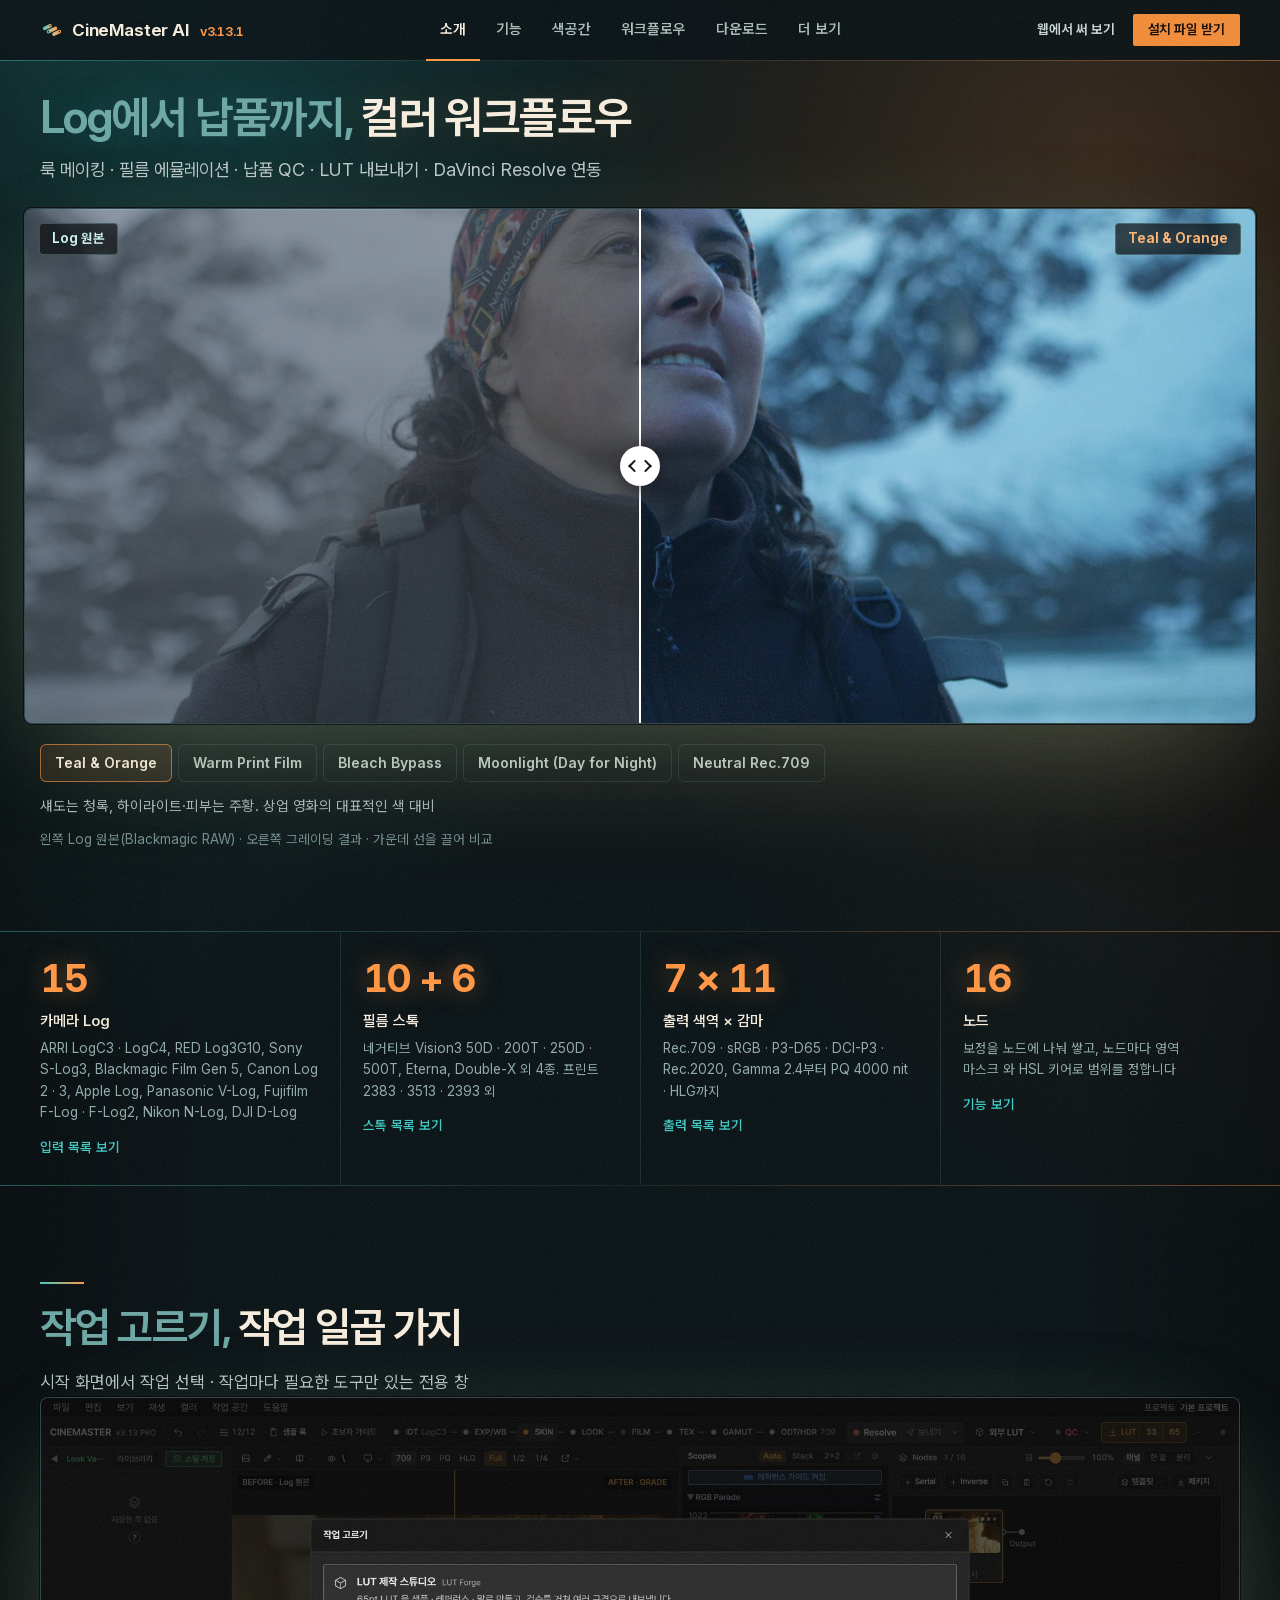
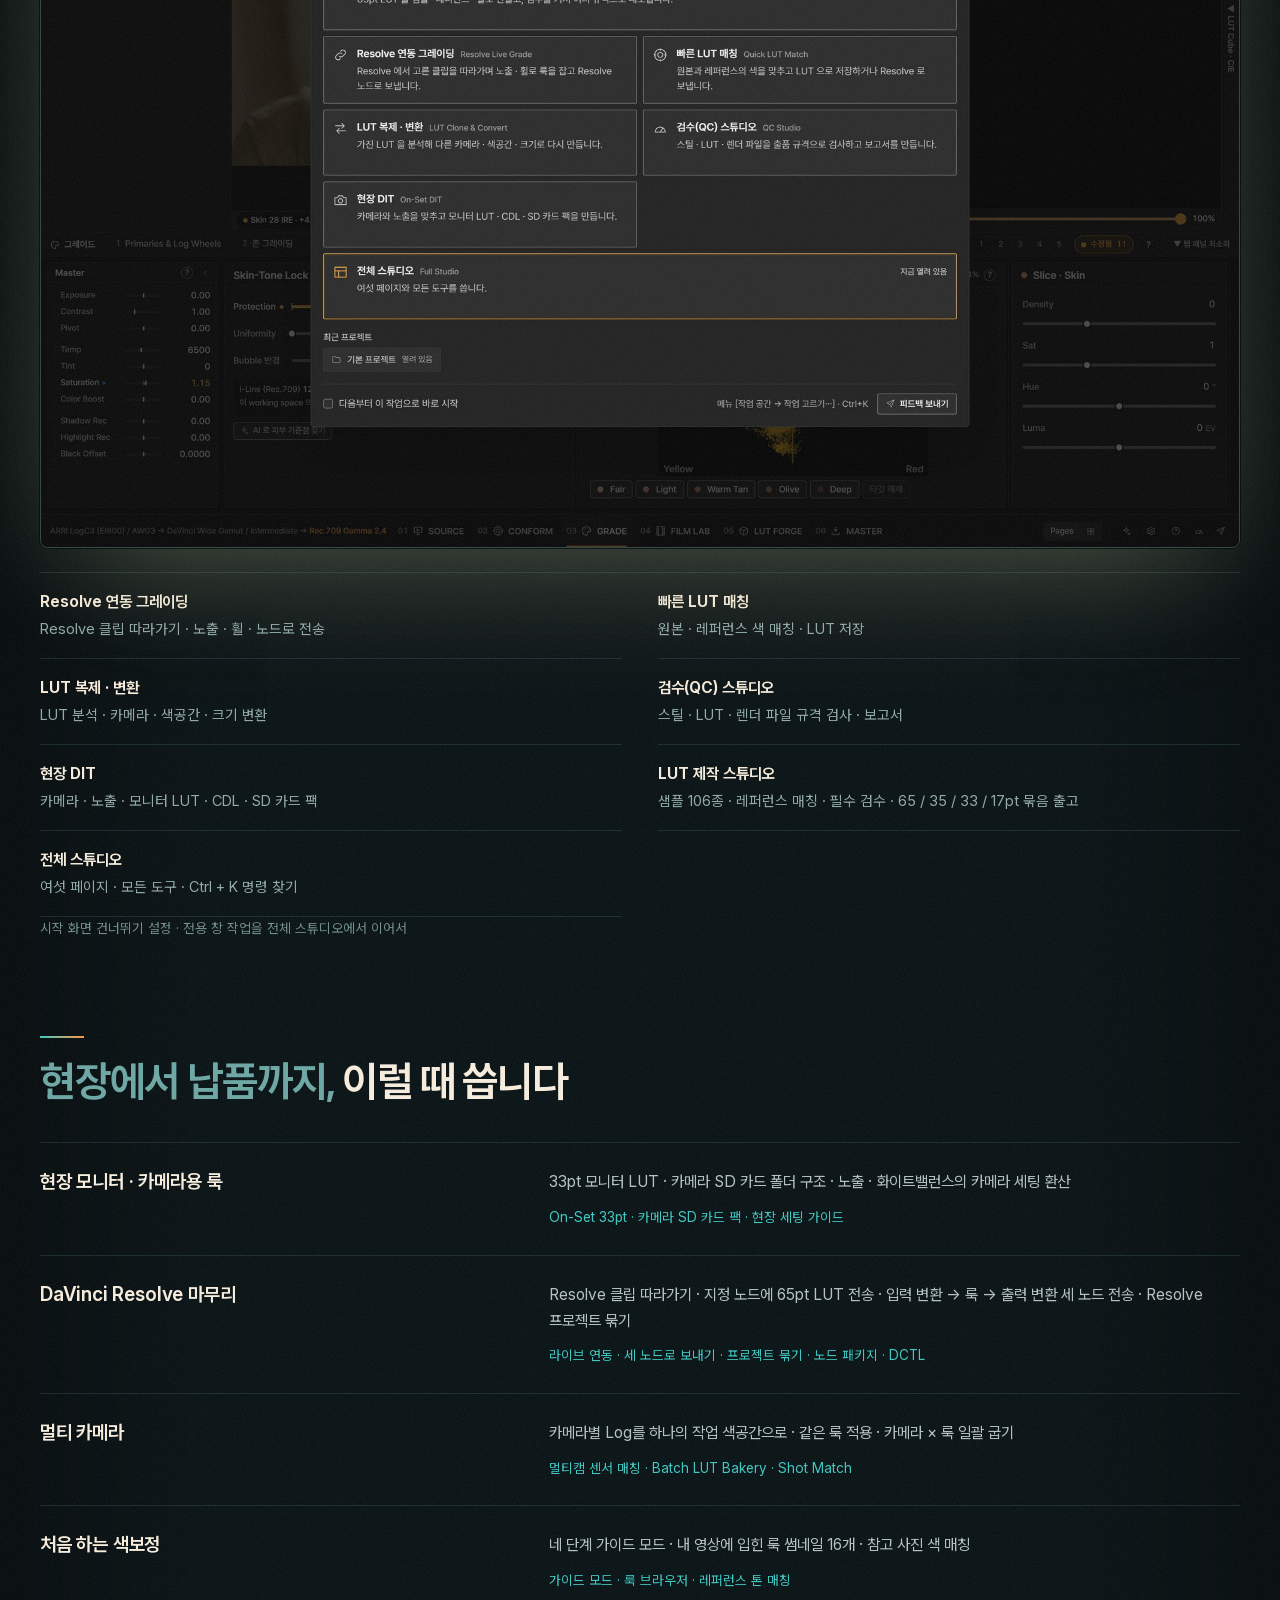
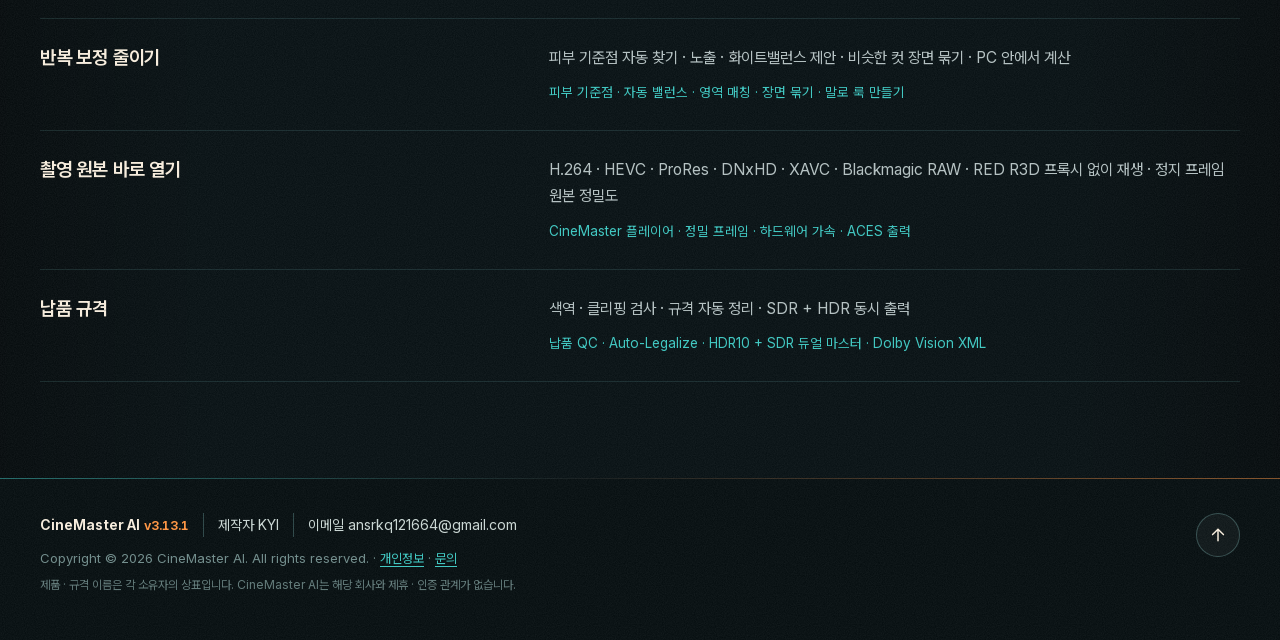
==== commit 049a55f5: "홈페이지 v3.13.1" ====
--- a/index.html
+++ b/index.html
@@ -19,14 +19,14 @@
   <link rel="apple-touch-icon" href="img/icon-512.png">
   <script>document.documentElement.className = "js";</script>
   <link rel="preload" href="fonts/InterVariable.woff2" as="font" type="font/woff2" crossorigin>
-  <link rel="stylesheet" href="site.css?v=3.13.0-fb2b3473">
+  <link rel="stylesheet" href="site.css?v=3.13.1-edd8800d">
 </head>
 <body>
 <a class="skip" href="#main">본문으로 건너뛰기</a>
 
 <header class="nav">
   <div class="wrap nav-in">
-    <a class="brand" href="#intro" data-reload aria-label="CineMaster AI 처음으로 (새로고침)"><img src="img/logo-mark.svg" alt="" width="24" height="24">CineMaster AI <span class="ver">v3.13</span></a>
+    <a class="brand" href="#intro" data-reload aria-label="CineMaster AI 처음으로 (새로고침)"><img src="img/logo-mark.svg" alt="" width="24" height="24">CineMaster AI <span class="ver">v3.13.1</span></a>
     <nav class="tabs" aria-label="홈페이지 메뉴">
       <a href="#intro" data-nav="intro">소개</a>
       <a href="#features" data-nav="features">기능</a>
@@ -102,7 +102,7 @@
         <li><b>LUT 복제 · 변환</b><span>LUT 분석 · 카메라 · 색공간 · 크기 변환</span></li>
         <li><b>검수(QC) 스튜디오</b><span>스틸 · LUT · 렌더 파일 규격 검사 · 보고서</span></li>
         <li><b>현장 DIT</b><span>카메라 · 노출 · 모니터 LUT · CDL · SD 카드 팩</span></li>
-        <li><b>LUT 제작 스튜디오</b><span>샘플 75종 · 레퍼런스 매칭 · 필수 검수 · 65 / 35 / 33 / 17pt 묶음 출고</span></li>
+        <li><b>LUT 제작 스튜디오</b><span>샘플 106종 · 레퍼런스 매칭 · 필수 검수 · 65 / 35 / 33 / 17pt 묶음 출고</span></li>
         <li><b>전체 스튜디오</b><span>여섯 페이지 · 모든 도구 · Ctrl + K 명령 찾기</span></li>
       </ul>
       <p class="small">시작 화면 건너뛰기 설정 · 전용 창 작업을 전체 스튜디오에서 이어서</p>
@@ -387,7 +387,7 @@
   <section class="view" id="download" data-view="download" aria-labelledby="dl-h">
     <div class="wrap" data-subs>
       <h2 id="dl-h">다운로드</h2>
-      <p class="lede">설치형: 전체 기능 · 웹 버전: 색보정 · LUT 저장 · <b>v3.13</b> · 2026년 11월 24일</p>
+      <p class="lede">설치형: 전체 기능 · 웹 버전: 색보정 · LUT 저장 · <b>v3.13.1</b> · 2026년 11월 24일</p>
       <div class="subtabs" role="tablist" aria-label="다운로드">
         <button type="button" role="tab" id="st-get" aria-controls="get" aria-selected="true" data-sub="get">받기</button>
         <button type="button" role="tab" id="st-web" aria-controls="web" aria-selected="false" tabindex="-1" data-sub="web">웹 버전</button>
@@ -396,10 +396,10 @@
 
       <div class="subpanel is-on" id="get" role="tabpanel" aria-labelledby="st-get">
         <div class="dl-actions">
-          <a class="btn btn-amber" href="https://github.com/CINEMASTER-AI/cinemaster-ai.github.io/releases/download/v3.13.0/CineMaster_AI_Setup_v3.13.exe" data-installer>설치 파일 받기</a>
+          <a class="btn btn-amber" href="https://github.com/CINEMASTER-AI/cinemaster-ai.github.io/releases/download/v3.13.1/CineMaster_AI_Setup_v3.13.1.exe" data-installer>설치 파일 받기</a>
           <a class="btn btn-dark" href="#web">웹에서 바로 써 보기</a>
         </div>
-        <p class="hero-meta" data-installer-meta>Windows 10 · 11 (64비트) · v3.13 · 215.9 MB</p>
+        <p class="hero-meta" data-installer-meta>Windows 10 · 11 (64비트) · v3.13.1 · 215.9 MB</p>
       <div class="table-scroll" tabindex="0" role="region" aria-label="두 가지 방법 비교표">
       <table class="cmp">
         <caption>두 가지 방법 비교</caption>
@@ -449,15 +449,15 @@
         <h3 class="sec">파일 정보</h3>
           <dl class="fileinfo">
             <div class="row"><dt>설치 파일</dt>
-              <dd>CineMaster_AI_Setup_v3.13.exe · 215.9 MB</dd>
-              <dd class="hash"><span>SHA-256 ec68ac21675dcdfdf61a427b581c8df2b330481d257c551d386f09af88732da5</span><button type="button" class="copy" data-copy="ec68ac21675dcdfdf61a427b581c8df2b330481d257c551d386f09af88732da5" aria-label="설치 파일 SHA-256 복사">복사</button></dd>
+              <dd>CineMaster_AI_Setup_v3.13.1.exe · 215.9 MB</dd>
+              <dd class="hash"><span>SHA-256 ccc48cb2d7e08cae3f156d95548ed3479c3e9140454d5a20f67348d0fd2887ec</span><button type="button" class="copy" data-copy="ccc48cb2d7e08cae3f156d95548ed3479c3e9140454d5a20f67348d0fd2887ec" aria-label="설치 파일 SHA-256 복사">복사</button></dd>
             </div>
             <div class="row"><dt>웹 버전 zip</dt>
-              <dd>CineMaster_AI_Web_v3.13.zip · 3.3 MB</dd>
-              <dd class="hash"><span>SHA-256 b40ad4b334c093c526f56248d4b7f6a44779f8834beeff4f83a3ce980c27cd73</span><button type="button" class="copy" data-copy="b40ad4b334c093c526f56248d4b7f6a44779f8834beeff4f83a3ce980c27cd73" aria-label="웹 버전 zip SHA-256 복사">복사</button></dd>
+              <dd>CineMaster_AI_Web_v3.13.1.zip · 3.3 MB</dd>
+              <dd class="hash"><span>SHA-256 f1925c1e9a02280e9ac805a72b189a3418b146b725c12e968b3e72e27d7fc392</span><button type="button" class="copy" data-copy="f1925c1e9a02280e9ac805a72b189a3418b146b725c12e968b3e72e27d7fc392" aria-label="웹 버전 zip SHA-256 복사">복사</button></dd>
             </div>
             <div class="row"><dt>사용설명서 PDF</dt>
-              <dd>CineMaster_AI_v3.13_Manual_KR.pdf · 8.5 MB</dd>
+              <dd>CineMaster_AI_v3.13.1_Manual_KR.pdf · 8.5 MB</dd>
             </div>
           </dl>
           <p class="small">파일 확인: PowerShell <code>Get-FileHash 파일이름</code> ↔ 위 SHA-256</p>
@@ -477,7 +477,7 @@
     <div class="web-notes">
       <p>웹 버전: 색보정 · 노드 · 영역 마스크 · 필름 랩 · 스코프 · .cube 저장<br>
         설치형 전용: Shot Match · Resolve 연동 · 클립 빈 · AI 어시스트 · 영상 재생 · RAW · HDR 납품</p>
-      <p class="small">PC 화면 기준 · 오프라인용 <a href="downloads/CineMaster_AI_Web_v3.13.zip" download>웹 버전 zip, 3.3 MB</a></p>
+      <p class="small">PC 화면 기준 · 오프라인용 <a href="downloads/CineMaster_AI_Web_v3.13.1.zip" download>웹 버전 zip, 3.3 MB</a></p>
     </div>
       </div>
 
@@ -496,7 +496,7 @@
 
           <h3>설치 순서</h3>
           <ol class="steps">
-            <li><b>설치 파일 받기</b> → <code>CineMaster_AI_Setup_v3.13.exe</code></li>
+            <li><b>설치 파일 받기</b> → <code>CineMaster_AI_Setup_v3.13.1.exe</code></li>
             <li>내려받은 파일 실행</li>
             <li><b>다음</b> → <b>설치</b></li>
             <li>바탕화면의 <b>CineMaster AI</b> 아이콘으로 실행</li>
@@ -529,7 +529,7 @@
 
       <div class="subpanel is-on" id="manual" role="tabpanel" aria-labelledby="st-manual">
     <div class="manual">
-      <a class="cover" href="downloads/CineMaster_AI_v3.13_Manual_KR.pdf" target="_blank" rel="noopener" aria-label="사용설명서 PDF 열기">
+      <a class="cover" href="downloads/CineMaster_AI_v3.13.1_Manual_KR.pdf" target="_blank" rel="noopener" aria-label="사용설명서 PDF 열기">
         <img src="img/manual_cover.jpg" alt="CineMaster AI 사용설명서 표지" width="580" height="820" loading="lazy">
       </a>
       <div>
@@ -548,18 +548,18 @@
           <li>단축키와 문제 해결</li>
         </ul>
         <div class="row">
-          <a class="btn btn-line" href="downloads/CineMaster_AI_v3.13_Manual_KR.pdf" target="_blank" rel="noopener">설명서 열기</a>
-          <a class="btn btn-line" href="downloads/CineMaster_AI_v3.13_Manual_KR.pdf" download>PDF 내려받기</a>
-        </div>
-        <p class="file"><span class="mono">CineMaster_AI_v3.13_Manual_KR.pdf</span> · 8.5 MB</p>
+          <a class="btn btn-line" href="downloads/CineMaster_AI_v3.13.1_Manual_KR.pdf" target="_blank" rel="noopener">설명서 열기</a>
+          <a class="btn btn-line" href="downloads/CineMaster_AI_v3.13.1_Manual_KR.pdf" download>PDF 내려받기</a>
+        </div>
+        <p class="file"><span class="mono">CineMaster_AI_v3.13.1_Manual_KR.pdf</span> · 8.5 MB</p>
       </div>
     </div>
       </div>
 
       <div class="subpanel" id="updates" role="tabpanel" aria-labelledby="st-updates">
         <div class="timeline">
-      <div class="rel"><div class="rel-head"><span class="ver">v3.13.0</span><span class="date">2026-11-24</span></div><div><h3>05 LUT FORGE — 65pt LUT 제작 · 검수 · 변환</h3><ul><li>하단 독에 05 LUT FORGE 페이지가 생겼습니다(Shift+5). MASTER는 06이 됐습니다(Shift+6). 작업 고르기 맨 위의 &#x27;LUT 제작 스튜디오&#x27;로도 엽니다.</li><li>샘플 75종(필름 · 장르 · 광고 · 다큐 · 흑백 · 기술)을 레시피로 넣었습니다. 고르면 슬라이더 값으로 들어와 그대로 고칠 수 있고, 65pt로 굽습니다.</li><li>레퍼런스 매칭: 이미지 1 ~ 3장의 톤 · 색 성향을 슬라이더 값과 잔여 뉘앙스 격자로 옮깁니다. 명암 · 색상 · 채도 · 스플릿 토닝을 따로 조절합니다.</li><li>말로 만들기: &#x27;비 오는 밤의 누아르, 청록 암부, 피부 유지&#x27;처럼 적으면 기존 슬라이더 값으로 바꿉니다. 이 PC 안에서 읽고, &#x27;대비만 15% 낮게&#x27; 같은 상대 수정도 됩니다.</li><li>LUT 믹서 · Diff: 두 LUT을 전체 / 휘도만 / 색만, 밝기 대역별로 섞고, 차이(ΔE · 변위)를 보고, Delta LUT으로 뽑습니다.</li><li>필수 검수: 내보내기 전에 단조성 · 밴딩 · 색역 클리핑 · 스킨톤 · 무채색 축을 검수해 Health Score를 냅니다. 통과해야 출고가 열리고, 자동 보정은 결함 격자점 둘레만 다듬습니다.</li><li>묶음 출고: 출력 색공간 × 격자 크기(65 · 35 · 33 · 17pt) × 강도(100 · 75 · 50%)를 한 번에 저장합니다. 장비별 프리셋과 QC 보고서가 함께 나옵니다.</li><li>레시피 서명: 내보낸 .cube를 다시 열면 만든 때의 슬라이더를 그대로 되찾습니다.</li><li>스트레스 시뮬레이터: 노출 · 색온도 · 채도를 흔들어 LUT이 버티는지 화면에서 확인합니다. 내보내는 LUT은 달라지지 않습니다.</li><li>FILM LAB에 LUT에 담기는 색 변환과 담기지 않는 광학 질감을 나눠 표시했습니다. GRADE · FILM LAB에서 지금 룩을 LUT Forge로 보낼 수 있습니다.</li><li>스킨톤 축을 125.5°로 바꿨습니다. Skin-Tone Lock · Skin Hue Uniformity를 쓴 기존 룩은 결과가 조금 달라집니다.</li><li>재생 중 해상도 자동: 4K 영상을 재생하는 동안 처리 해상도를 화면 크기에 맞춰 낮춥니다. 멈추면 원래 해상도로 돌아옵니다(설정에서 끌 수 있습니다).</li></ul></div></div>
-      <details class="older"><summary>이전 버전 29개 보기</summary><div class="rel"><div class="rel-head"><span class="ver">v3.12.0</span><span class="date">2026-11-24</span></div><div><h3>ACES · 작업별 전용 창 · 새 화면 디자인 · CineMaster 플레이어</h3><ul><li>ACES 출력 변환을 넣었습니다. MASTER의 출력 칸에서 ACES 1.3 · 2.0의 Rec.709 · sRGB · P3-D65 · Rec.2020 · HDR(PQ 500 ~ 4000 nits)을 고르실 수 있고, 화면과 내보낸 LUT이 OpenColorIO의 같은 변환을 거칩니다.</li><li>작업 색공간에 ACEScc를, 색역 압축 방식에 ACES RGC(Reference Gamut Compression)를 더했습니다. 고르지 않으면 예전과 같은 결과입니다.</li><li>MASTER에 &#x27;ACES 주고받기&#x27; 탭이 생겼습니다. 지금 룩을 CLF(LMT) · OpenColorIO 설정 묶음 · AMF로 저장하고, 받은 AMF를 가져와 카메라 · 출력 변환 · ASC CDL을 옮깁니다.</li><li>Resolve가 ACES 프로젝트이면 연동 창에 입력 · 출력 변환을 보여 드리고, 출력이 다르면 [ACES 출력 맞추기]를 권합니다. ACES 출력을 고른 상태로 보내면 하이라이트 롤오프를 LUT에 굽지 않아 Resolve의 출력 변환과 두 번 걸리지 않습니다. 왕복 검증에 &#x27;ACES 프로젝트&#x27; 구성을 더했습니다.</li><li>앱을 열면 작업 고르기 창에서 작업을 고릅니다. Resolve 연동 그레이딩, 빠른 LUT 매칭, LUT 복제 · 변환, 검수(QC) 스튜디오, 현장 DIT는 그 일에 필요한 칸만 보여 주는 전용 창이고, 전용 창에서 하던 작업은 전체 스튜디오로 그대로 넘어갑니다. &#x27;다음부터 이 작업으로 바로 시작&#x27; 을 켜면 이 창을 건너뜁니다.</li><li>Ctrl+K 명령 찾기를 만들었습니다. 메뉴 · 패널 · 카메라 · 출력 · 샘플 룩 · 가이드를 한글, 영문, 초성, 예전 이름으로 찾습니다.</li><li>화면을 전체적으로 정리했습니다. 영상 주변은 무채색 회색으로, 강조색은 앰버 하나로 통일했고, ? 도움말과 슬라이더 조작(Shift = 정밀, 더블클릭 = 기본값)을 한 가지 규칙으로 맞췄습니다.</li><li>이름을 바꿨습니다: MEDIA → SOURCE, COLOR → GRADE, DELIVER → MASTER, 미디어 풀 → 클립 빈, 미디어 스토리지 → 폴더 탐색기, 파워 윈도우 → 영역 마스크, 퀄리파이어 → HSL 키어, Outside 노드 → 반전 노드, 컬러 워퍼 → 컬러 메쉬, ColorSlice → 벡터 밀도, Color Compressor → 색상 수렴, HDR 존 → 존 그레이딩, 그랩 스틸 → 스틸 저장. 단축키와 저장한 파일은 그대로이고, 명령 찾기에서 예전 이름으로도 찾으실 수 있습니다.</li><li>검수 스튜디오에서 그림 · 렌더 파일 · 폴더를 한 번에 검사하고 CSV · 인쇄용 보고서로 저장합니다.</li><li>노드 트리 템플릿, 골라서 붙여 넣기(Alt+V), A/B 임시 비교(` 키), 카드 머리 Alt+클릭으로 그 카드만 끄고 보기를 더했습니다.</li><li>내보내기 프리셋(이름 규칙 · 범위 · 크기 · 폴더 · Resolve 설치를 한 번에)과 프로젝트를 넘나드는 내 룩 라이브러리를 만들었습니다. 커브에 Lum Mix와 채널별 Soft Clip을 더했습니다(기본값은 예전 결과).</li><li>영상 재생을 CineMaster 플레이어로 바꿨습니다. 앱에 든 디코더가 원본에서 바로 읽어 재생하므로 운영체제의 코덱이나 다른 플레이어가 필요 없고, H.264 · HEVC · ProRes · DNxHD · XAVC · AV1 등이 파일 크기와 상관없이 바로 열립니다. 프록시를 기다리거나 파일을 내려받지 않습니다.</li><li>영상이 멈춰 있을 때는 그 프레임을 원본 16비트로 다시 읽어 보여 드립니다(정밀 프레임). 스코프 · 스포이드 · 매칭 · QC가 이 값을 씁니다. 재생 소리는 도구줄의 [재생 소리]로 켭니다.</li><li>설정에 &#x27;하드웨어 가속&#x27; 탭이 생겼습니다. GPU 디코드 · 인코드를 먼저 쓰고 실패하면 CPU로 넘어갑니다. 하단 독에서 CPU · GPU · VRAM 사용률과 백그라운드 작업을 보실 수 있습니다. Look Vault의 일괄 LUT 굽기도 여기에 진행률이 보이고 취소할 수 있습니다.</li><li>Blackmagic RAW를 엽니다. PC에 설치된 Blackmagic RAW 구성 요소(Blackmagic RAW Player · DaVinci Resolve 등)를 찾아 쓰고, 없으면 안내해 드립니다. ARRIRAW는 지원하지 않습니다.</li><li>Resolve로 보내기가 규격 검사에 막혀 LUT이 걸리지 않던 것을 고쳤습니다. 이제 보내고, 걸린 항목은 결과 문구에 적습니다. 할레이션 · 그레인 같은 질감은 DCTL로 다음 노드에 함께 보냅니다. 연결 확인으로 창이 멈추던 것도 줄였습니다.</li><li>Resolve에서 저장한 스틸(.drx)을 노드 트리 템플릿으로 등록해, 정해 둔 노드에 LUT을 한 번에 넣을 수 있습니다.</li><li>AI 어시스트에 &#x27;말로 룩 만들기&#x27; 를 더했습니다. 적으신 말을 기존 조정값으로 바꾸며, 인터넷과 모델을 쓰지 않습니다. 장면 묶기는 400클립 기준 26초에서 0.06초로 빨라졌습니다.</li><li>AI 어시스트의 장면 묶기에 [장면별 밸런스 계산]을 더했습니다. 같은 장면의 클립들을 함께 보고 노출 · 화이트밸런스를 장면마다 하나씩 제안하며, 지금 룩에 그 값을 더한 LUT을 장면 수만큼 한 번에 저장할 수 있습니다.</li><li>AI 어시스트에 &#x27;영역 매칭&#x27; 을 더했습니다. 레퍼런스와 원본을 피부 · 하늘 · 식물 · 나머지 화면으로 나눠 같은 영역끼리 맞춥니다. 얼굴이 보이지 않는 컷에서도 피부를 더 좁게 찾도록 사람 · 피부 분할 모델을 함께 넣었습니다.</li><li>Blackmagic RAW와 RED R3D를 CineMaster 플레이어로 이어 재생합니다. 멈추면 그 프레임을 원본 정밀도(12 · 16비트)로 다시 엽니다. R3D는 GPU로 풀어 재생합니다. Blackmagic RAW는 따로 설치하지 않아도 열립니다.</li><li>Resolve 연동: CineMaster 프로젝트가 Resolve 프로젝트 하나에 묶입니다. 다른 Resolve 프로젝트가 열려 있으면 따라가기와 보내기를 멈추고 알려 드립니다.</li><li>Resolve 연동에 [세 노드로 보내기]를 더했습니다. 노드 세 개에 입력 변환 → 룩 → 출력 변환 LUT을 한 번에 겁니다 (Resolve의 CST → LUT → CST 구성과 같은 일).</li><li>Resolve로 바로 보내는 LUT을 모두 65pt로 올렸습니다. 굽는 시간은 여러 스레드로 나눠 0.8초에서 0.1초로 줄였고, 결과 값은 예전과 같습니다. 연동 설정에서 33pt로 되돌릴 수 있습니다.</li><li>Resolve 연동이 더 빨리 따라옵니다. 클립과 플레이헤드를 확인하는 주기를 절반으로 줄였고, 값을 바꾼 뒤 자동으로 보내기까지의 시간을 2.5초에서 1초로 줄였습니다. 따라가기 화면은 폭 1920으로 가져오며 [프레임 다시 가져오기]는 원본 크기입니다.</li><li>&#x27;LUT 강도&#x27; 는 내보내기 전용 값이라 Resolve로 보내는 LUT에는 굽지 않습니다. 화면과 Resolve가 같은 그림이 됩니다 (연동 설정에서 굽도록 바꿀 수 있습니다).</li><li>좁은 창에서 큰 창의 글자가 잘리던 것을 고쳤고, 알림을 눈에 덜 띄는 모양으로 바꿨습니다. 보통 알림은 4초 뒤에 스스로 사라집니다.</li><li>Ctrl+S가 파일 창 없이 앱 전용 폴더에 바로 저장합니다 (룩 파일로 내려받기는 Ctrl+Shift+S). 노드를 오른쪽 버튼으로 누르면 메뉴가 열립니다. 하단의 페이지 탭을 창 가운데에 두었습니다.</li><li>클립 빈의 스틸 · 썸네일 색을 멈춘 프레임 · 재생 화면과 같게 맞췄습니다. ALEXA Mini의 ProRes 4444 XQ처럼 색 표식이 빈 영상도 열립니다.</li><li>설정에서 업데이트 채널(안정판 · 베타)을 고르실 수 있고, 도움말 메뉴에 [새 버전 확인]을 두었습니다. 기본은 안정판입니다.</li><li>기존 카메라의 수식 · 기본 설정으로 내보내는 LUT · 저장한 룩 파일은 그대로입니다.</li></ul></div></div><div class="rel"><div class="rel-head"><span class="ver">v3.9.0</span><span class="date">2026-11-21</span></div><div><h3>AI 어시스트 · 카메라 Log 6종 추가</h3><ul><li>하단 독에 [AI 어시스트]를 만들었습니다. 피부 기준점 · 자동 밸런스 · 장면 묶기 · 내 스타일 · QC 설명을 한 창에서 쓰고, 계산은 모두 이 PC 안에서 합니다.</li><li>제안마다 근거와 신뢰도(높음 · 보통 · 낮음)를 보여 드립니다. 누르고 있는 동안 미리보기로 확인하고, 적용한 뒤에는 Ctrl+Z 한 번으로 되돌립니다.</li><li>피부 기준점은 화면에서 얼굴을 찾아 볼 · 이마의 피부색을 씁니다. 얼굴이 없으면 예전처럼 색 범위로 찾고 신뢰도를 낮게 표시합니다.</li><li>내 스타일은 기본으로 꺼져 있습니다. 켜면 LUT을 저장할 때 그 화면의 밝기 · 색 분포 숫자와 보정값을 이 PC에만 기록합니다(영상 · 사진은 저장하지 않습니다). 기록은 언제든 지울 수 있습니다.</li><li>Panasonic V-Log, Fujifilm F-Log · F-Log2 · F-Log2 C, Nikon N-Log, DJI D-Log를 지원합니다. 제조사가 공개한 문서의 수식 그대로이고, 파일에 Log 이름이 적혀 있으면 자동으로 맞춥니다.</li><li>하단 독 오른쪽에 [피드백 보내기] 버튼을 두었습니다.</li><li>사용 통계에 동의한 경우, 처음 LUT을 저장하기까지 걸린 시간을 한 번 보냅니다. 개인정보 처리 안내에도 적었습니다.</li><li>기존 카메라의 수식 · 내보내는 LUT · 저장한 룩 파일은 그대로입니다.</li></ul></div></div><div class="rel"><div class="rel-head"><span class="ver">v3.8.8</span><span class="date">2026-11-20</span></div><div><h3>잘리던 안내 글자 · 피드백 답장</h3><ul><li>Resolve 연동 창의 연결 안내처럼 긴 경로가 들어 있는 글이 오른쪽에서 잘리던 것을 고쳤습니다. 칸 안에서 줄을 바꿔 끝까지 보입니다.</li><li>홈페이지 피드백 칸: 버그 · 질문일 때 답장 받을 이메일을 적어 달라고 안내합니다.</li><li>자주 묻는 질문 아래에 피드백 칸 안내를 넣었습니다. 자주 나오는 질문은 이 목록에 답을 올립니다.</li><li>링크를 공유할 때 보이는 미리보기를 심볼과 로고로 바꾸고 이름에서 버전을 뺐습니다.</li><li>수식 · 내보내는 LUT · 저장한 룩 파일은 그대로입니다.</li></ul></div></div><div class="rel"><div class="rel-head"><span class="ver">v3.8.7</span><span class="date">2026-11-20</span></div><div><h3>피드백 칸 · 사용 통계 동의 · 개인정보 처리 안내</h3><ul><li>홈페이지 [더 보기]에 피드백 칸을 만들었습니다. 로그인 없이 버그 · 기능 제안 · 질문을 바로 보낼 수 있습니다.</li><li>프로그램을 처음 열 때 사용 통계와 오류를 보낼지 물어봅니다. 동의한 경우에만 프로그램 버전, 연 페이지 이름, 오류 문구를 익명으로 보냅니다. 영상 · 파일 이름 · 룩 · LUT은 보내지 않습니다.</li><li>동의는 도움말 메뉴의 [사용 통계 · 오류 보내기]에서 언제든 바꿀 수 있습니다. 같은 메뉴에 [피드백 보내기]와 [개인정보 처리 안내]를 넣었습니다.</li><li>홈페이지에 개인정보 처리 안내를 올렸습니다. 모으지 않는 것, 동의한 경우에만 모으는 것, 보관하는 곳을 적었습니다.</li><li>수식 · 내보내는 LUT · 저장한 룩 파일은 그대로입니다.</li></ul></div></div><div class="rel"><div class="rel-head"><span class="ver">v3.8.6</span><span class="date">2026-11-20</span></div><div><h3>탭과 Master 줄을 끌어서 옮기기 · 설치 후 아이콘</h3><ul><li>COLOR의 팔레트 탭과 각 페이지 작업 칸의 탭을 마우스로 끌어 순서를 바꿀 수 있습니다. 숫자 키 1~7은 화면에 보이는 순서를 따릅니다.</li><li>Master 패널은 줄의 이름을 잡고 위아래로 끌면 묶음 안에서 순서가 바뀝니다. 이름이 아닌 곳을 좌우로 끌면 예전처럼 값이 바뀝니다.</li><li>키보드로는 탭에 초점을 두고 Alt + 방향키로 옮깁니다. 바꾼 순서는 [레이아웃 초기화]로 되돌립니다.</li><li>새 버전을 덮어 설치한 뒤에도 바탕화면 · 시작 메뉴 아이콘이 예전 로고로 남던 것을 고쳤습니다.</li><li>수식 · 내보내는 LUT · 저장한 룩 파일은 그대로입니다.</li></ul></div></div><div class="rel"><div class="rel-head"><span class="ver">v3.8.5</span><span class="date">2026-11-20</span></div><div><h3>클립이 많은 타임라인 수집 · 새 사용설명서</h3><ul><li>CONFORM의 [타임라인 전체 수집]이 클립이 많은 타임라인에서 중간에 멈추던 것을 고쳤습니다. 60개까지만 읽던 제한을 1000개로 늘렸습니다.</li><li>수집하는 동안 &#x27;42 / 150&#x27; 처럼 진행 상황과 지금 읽는 클립 이름이 보이고, [중지]를 누르면 그때까지 읽은 클립만 가져옵니다.</li><li>같은 원본에서 여러 번 잘라 쓴 클립도 컷마다 제 대표 프레임으로 샷 밸런싱합니다. 읽지 못한 클립은 건너뛰고 나머지를 계속 읽습니다.</li><li>수집 중에는 Resolve 따라가기를 잠시 쉬어, 화면이 클립을 따라 계속 바뀌지 않습니다. 대표 프레임을 줄여 담아 메모리도 훨씬 덜 씁니다.</li><li>사용설명서를 홈페이지와 같은 디자인으로 새로 만들고, 그림과 설명을 모두 지금 화면에 맞췄습니다.</li><li>홈페이지: 머리줄 로고를 누르면 늘 첫 화면 맨 위에서 다시 열리고, 바닥글의 메일 주소는 눌리지 않는 글자로 바꿨습니다.</li><li>홈페이지: 심볼을 앱 아이콘과 같은 모양(알약마다 구멍 하나)으로 맞추고, 받기 칸은 설치 파일과 웹 버전 두 가지로 정리했습니다.</li><li>수식 · 내보내는 LUT은 그대로입니다.</li></ul></div></div><div class="rel"><div class="rel-head"><span class="ver">v3.8.4</span><span class="date">2026-11-20</span></div><div><h3>DaVinci Resolve의 DCTL 오류 창 해결</h3><ul><li>DaVinci Resolve가 LUT 목록에서 Spatial_Look.dctl을 읽을 때마다 &#x27;Error Processing DaVinci CTL&#x27; 창을 띄우던 것을 고쳤습니다.</li><li>이미 내보낸 Spatial_Look.dctl은 새 버전에서 다시 내보내면 오류가 사라집니다. 색을 담은 .cube 파일은 그대로 쓰시면 됩니다.</li><li>화면 · 수식 · 내보내는 LUT은 그대로입니다.</li></ul></div></div><div class="rel"><div class="rel-head"><span class="ver">v3.8.3</span><span class="date">2026-11-20</span></div><div><h3>DaVinci Resolve가 꺼져 있을 때 창이 멈추던 것 해결</h3><ul><li>DaVinci Resolve를 켜지 않고 쓸 때 어디를 누르든 1~3초씩 늦게 반응하던 것을 고쳤습니다. 앱이 Resolve 연결을 확인할 때마다 창이 몇 초씩 멈추던 것이 원인이었습니다.</li><li>Resolve가 꺼져 있으면 연결을 시도하지 않고, 켜면 예전처럼 자동으로 연결합니다.</li><li>Resolve는 켜져 있는데 연결이 안 될 때(외부 스크립팅 꺼짐 등)는 다시 시도하는 간격을 늘립니다. 연동 설정 도우미를 열면 바로 다시 시도합니다.</li><li>화면 · 수식 · 내보내는 LUT은 그대로입니다.</li></ul></div></div><div class="rel"><div class="rel-head"><span class="ver">v3.8.2</span><span class="date">2026-11-20</span></div><div><h3>처음 누를 때 멈추던 것 해결</h3><ul><li>앱을 켠 직후 2초쯤 화면이 멈추던 것을 없앴습니다. 색 계산 준비를 뒤에서 하므로, 켜자마자 눌러도 바로 반응합니다.</li><li>샘플 룩 · 3D Cube · 스포이드 보정 · LUT 굽기를 처음 쓸 때 1초 넘게 멈추던 것을 없앴습니다. 필요한 준비를 화면이 뜬 직후 미리 해 둡니다.</li><li>샘플 룩 창이 더 빨리 열립니다. 미리보기 16칸을 한꺼번에 만들지 않고 차례로 채웁니다.</li><li>내보내는 LUT과 수식은 그대로입니다. 예전에 저장한 룩 파일도 그대로 열립니다.</li></ul></div></div><div class="rel"><div class="rel-head"><span class="ver">v3.8.1</span><span class="date">2026-11-19</span></div><div><h3>새 로고 · 더 잘 보이는 글자 · 가벼워진 화면</h3><ul><li>로고를 새로 만들었습니다. 알약 세 개가 비스듬히 쌓여 틸에서 오렌지로 넘어가는 모양이며, 창 · 작업 표시줄 · 바탕화면 아이콘이 바뀝니다.</li><li>글자가 더 잘 보입니다. 숫자와 라벨에 쓰던 가는 고정폭 글꼴을 본문 글꼴로 바꾸고, 굵기와 작은 글자 크기를 한 단계씩 올리고, 흐린 글자색을 밝혔습니다.</li><li>그래프 크기를 마우스 휠로 바꿀 수 있습니다. FILM LAB의 D-LogE 곡선과 HDR Zones의 존 히스토그램 위에서 휠을 굴리면 줄고 늘어나며, 더블클릭하면 원래 크기로 돌아갑니다.</li><li>화면이 가벼워졌습니다. 값을 바꿀 때마다 화면 전체가 다시 그려지던 것을 없애고, 주기적으로 다시 그리던 그래프는 바뀐 때만 그립니다.</li><li>내보내는 LUT과 수식은 그대로입니다. 예전에 저장한 룩 파일도 그대로 열립니다.</li></ul></div></div><div class="rel"><div class="rel-head"><span class="ver">v3.8.0</span><span class="date">2026-11-19</span></div><div><h3>화면을 전부 새로 다듬었습니다</h3><ul><li>화면 전체를 평면 디자인으로 다시 만들었습니다. 헤더 · 뷰포트 도구줄 · 스코프 · 아래 작업 칸이 창 크기에 맞춰 스스로 정리되고, 작은 창에서도 가로 스크롤이 생기지 않습니다.</li><li>글꼴을 Pretendard와 JetBrains Mono로 바꿔 글자와 숫자가 더 또렷하게 읽힙니다.</li><li>카드 안의 긴 설명을 없애고, 카드 오른쪽 위의 ? 버튼을 누르면 요약 · 조작 팁 · 단축키가 열리게 했습니다.</li><li>COLOR 페이지: MASTER를 아래 작업 칸 왼쪽의 세로 패널로 옮기고, Primaries · HDR Zones(6구간을 한 화면에) · 3D Warper(점을 직접 끌기, 격자 밀도, Chroma·Luma 보기, 뷰포트에서 끌기) · Mixer · Power Window를 새로 구성했습니다.</li><li>새 색 도구: Color Compressor의 Range Width, 합성의 암부 · 명부 보호, Film Lab의 Print Contrast · Black Point, Skin Hue Uniformity, Skin Midtone Softener, 퀄리파이어의 Clean Black · Clean White · Matte Blur, 스킨톤 레이더와 타깃 스킨 프리셋.</li><li>DELIVER 페이지: 출력 색역 · 감마 그래프, LUT 정확도 리포트, 파일 이름 규칙 버튼, 여러 출력을 한 번에 굽는 일괄 내보내기를 더했습니다.</li><li>스코프 창을 정리하고, 오른쪽의 세로 글자 탭을 아이콘 탭으로 바꿨습니다.</li><li>&#x27;JSON&#x27; 이라는 표기를 &#x27;룩 파일&#x27; 로 바꿨습니다 (룩 파일 저장 · 룩 파일 불러오기). 예전에 저장한 파일은 그대로 열립니다.</li><li>설정 · 가이드 창을 필요할 때 불러와 앱이 조금 더 빨리 열립니다.</li></ul></div></div><div class="rel"><div class="rel-head"><span class="ver">v3.7.2</span><span class="date">2026-11-19</span></div><div><h3>사용설명서를 처음부터 다시 만들었습니다</h3><ul><li>사용설명서를 버전별 추가 설명이 아닌 프로그램 전체 설명서로 새로 썼습니다. 모든 그림을 최신 화면으로 다시 찍고, 그림 위 번호와 짧은 설명으로 정리했습니다.</li><li>헤더의 변경 기록(시계 버튼) 창이 아래 화면에 가려 일부만 보이던 문제를 고쳤습니다.</li><li>DELIVER 페이지의 .CUBE 저장 · Resolve에 설치 버튼이 좁은 창에서 잘려 보이지 않던 문제를 고쳤습니다. 이제 저장 버튼이 오른쪽에 따로 한 줄로 모여 있습니다.</li></ul></div></div><div class="rel"><div class="rel-head"><span class="ver">v3.7.1</span><span class="date">2026-11-19</span></div><div><h3>창을 다시 띄울 때 렉 없애기와 Resolve와 같은 Log 영상 레벨</h3><ul><li>작업 표시줄에서 창을 다시 띄울 때 화면이 한동안 검게 남던 문제를 고쳤습니다. 이제 누르는 즉시 화면이 보입니다.</li><li>창을 최소화해 두면 영상 프레임 처리와 Resolve 상태 확인을 쉬어 GPU와 CPU를 덜 씁니다.</li><li>보기 메뉴의 &#x27;Log 영상 코드값 그대로&#x27; 를 켜면, Resolve를 거치지 않고 연 Log 영상도 Resolve에서 LUT을 건 결과와 같은 밝기로 보입니다. 기본값은 예전과 같습니다.</li><li>Resolve 왕복 검증이 원본 크기에서 계산해, 질감이 많은 장면에서도 정확하게 판정합니다.</li><li>프로젝트를 내보내면 미디어 풀 목록도 함께 담기고, 가져오면 그대로 이어집니다. 프로젝트를 지우면 그 프로젝트의 미디어 풀 목록도 정리됩니다.</li><li>사용설명서를 v3.7.1로 새로 만들었습니다 (메뉴바 · 프로젝트 · 프리뷰 해상도 · Log 영상 레벨).</li></ul></div></div><div class="rel"><div class="rel-head"><span class="ver">v3.7.0</span><span class="date">2026-11-19</span></div><div><h3>프로젝트 관리자 · 상단 메뉴바 · 프리뷰 해상도</h3><ul><li>DaVinci Resolve처럼 프로젝트를 만들고 골라 열 수 있습니다. 프로젝트마다 그레이딩 · 히스토리 · Look Vault · 미디어 풀을 따로 저장합니다. 예전 작업은 &#x27;기본 프로젝트&#x27; 에 그대로 있습니다.</li><li>화면 맨 위에 파일 · 편집 · 보기 · 재생 · 컬러 · 작업 공간 · 도움말 메뉴가 생겼습니다. 키보드(F10, 방향키)로도 움직일 수 있고, 단축키가 메뉴 옆에 보입니다.</li><li>뷰포트 도구줄과 환경설정에서 프리뷰 해상도(Full · 1/2 · 1/4)를 고를 수 있습니다. 원본 영상과 내보내는 LUT은 그대로 두고 화면 처리만 가볍게 해 4K 재생이 부드러워집니다.</li><li>패널의 글자 크기를 다섯 단계로 정리해 한눈에 읽기 쉬워졌습니다.</li></ul></div></div><div class="rel"><div class="rel-head"><span class="ver">v3.6.2</span><span class="date">2026-11-19</span></div><div><h3>더 가벼운 재생과 &#x27;준비 중&#x27; 설정 모두 열기</h3><ul><li>4K 영상을 재생할 때 화면이 끊기던 원인을 없앴습니다. 스코프가 GPU를 기다리느라 멈추던 시간이 사라졌고, 영상 프레임이 바뀔 때만 다시 그려 GPU 부담이 크게 줄었습니다.</li><li>영상의 카메라 정보를 읽는 시간이 절반으로 줄었고, 같은 파일을 다시 열면 바로 읽습니다. 미디어 풀에 클립을 여러 개 넣을 때도 빨라졌습니다.</li><li>설정에서 &#x27;준비 중&#x27; 이던 일곱 가지가 모두 동작합니다: Resolve LUT 폴더 지정, 권장 보간 표기, 1D Shaper 기본값, 32bit 프레임버퍼, 컨택트 시트 해상도, 컨폼 핸들, QC 신호 범위.</li><li>Resolve를 다시 켠 뒤 연결되지 않던 실전 테스트 단계의 원인을 좁혀 종료 절차를 고쳤습니다.</li></ul></div></div><div class="rel"><div class="rel-head"><span class="ver">v3.6.1</span><span class="date">2026-11-18</span></div><div><h3>Resolve 연동 화면을 Resolve 결과와 똑같이</h3><ul><li>Resolve를 따라갈 때 CineMaster 화면이 Resolve에서 LUT를 건 결과와 같아지도록 원본 프레임을 Resolve와 같은 레벨로 읽습니다. Log 클립은 코드값을 그대로 씁니다.</li><li>실제 Resolve에서 같은 프레임으로 잰 차이가 ΔE 2.5에서 0.24로 줄었습니다. 2단계 규격 검사와 왕복 검증도 Resolve 스틸을 그대로 씁니다.</li><li>연동 설정 도우미가 Resolve가 꺼져 있을 때, 켜져 있지만 Resolve 안의 스크립트 서버가 시작되지 못했을 때, 외부 스크립팅이 꺼져 있을 때를 나눠 해결 방법을 알려 드립니다.</li><li>1초마다 확인하는 연결 상태 요청이 색 관리 판단에 필요한 값만 보내 훨씬 가벼워졌습니다. 같은 XML을 여러 번 가져와도 사본이 늘지 않습니다.</li></ul></div></div><div class="rel"><div class="rel-head"><span class="ver">v3.6.0</span><span class="date">2026-11-18</span></div><div><h3>DaVinci Resolve 라이브 연동과 새 미디어 탭</h3><ul><li>Resolve 컬러 페이지에서 고른 클립을 CineMaster가 바로 따라옵니다. 그 클립의 원본 프레임과 카메라 정보를 불러오고, 클립마다 만든 룩을 따로 저장합니다.</li><li>만든 룩을 LUT로 구워 그 클립의 지정한 노드 하나에만 보냅니다. Resolve의 새 그레이드 버전에 넣어 원래 그레이드와 비교하거나 되돌릴 수 있습니다.</li><li>보내기 전에 방송 · OTT · 유튜브 · 극장 · 영화제 규격으로 검사하고, Resolve에서 추가로 그레이딩한 결과와 렌더한 파일도 같은 규격으로 다시 검사합니다.</li><li>Resolve 프로젝트의 색 관리(YRGB · RCM · ACES)를 읽어 LUT 범위를 자동으로 고르고, 설정이 맞지 않으면 보내기 전에 해결 방법을 알려 드립니다.</li><li>MEDIA 페이지를 하나의 미디어 탭으로 다시 만들었습니다. PC의 모든 드라이브를 트리로 둘러보고, 큰 썸네일 위에서 마우스를 움직여 영상을 훑어볼 수 있습니다.</li><li>ffprobe와 ExifTool로 카메라 · Log · ISO · 화이트밸런스 · 렌즈 · 타임코드를 읽어 카메라 프로파일을 자동으로 맞춥니다. 직접 바꾼 클립은 그대로 둡니다.</li><li>위쪽의 원본 · 레퍼런스 칸을 큰 썸네일과 큰 글자로 다시 꾸몄습니다.</li></ul></div></div><div class="rel"><div class="rel-head"><span class="ver">v3.5.1</span><span class="date">2026-11-18</span></div><div><h3>강한 그레이드용 음수 접기 옵션과 새 버전 알림</h3><ul><li>Look-Only와 Scene-Grade LUT에 음수 접기 옵션을 더했습니다. 강한 그레이드에서 하이라이트 색이 틀어지거나 밝기가 뒤집히는 것을 막습니다.</li><li>Master Bundle의 Master DI LUT에도 같은 옵션을 켤 수 있습니다. 두 옵션 모두 기본은 꺼져 있어 지금까지와 같은 결과가 나옵니다.</li><li>앱을 열 때 홈페이지에서 새 버전을 확인해 알림과 내려받기 링크를 보여 줍니다. 자동으로 설치하지 않고, 환경설정에서 끌 수 있으며, 인터넷이 없으면 조용히 넘어갑니다.</li><li>홈페이지를 새로 만들었습니다. 실제 엔진으로 렌더한 Log와 룩 비교, 실제 화면, 설치 파일 크기와 SHA-256, 페이지 안에서 바로 여는 웹 버전을 담았습니다.</li></ul></div></div><div class="rel"><div class="rel-head"><span class="ver">v3.5</span><span class="date">2026-11-18</span></div><div><h3>미디어 풀과 미디어 스토리지</h3><ul><li>DaVinci Resolve처럼 영상과 사진을 미디어 풀에 모아 두고 바로 꺼내 씁니다. 파일은 복사하지 않고 경로로 연결합니다.</li><li>미디어 스토리지에서 내 PC 드라이브, 구글 드라이브, OneDrive, 즐겨찾는 폴더를 썸네일로 둘러보고 여러 개나 폴더째 추가합니다.</li><li>빈, 검색, 정렬, 별점, 색 라벨로 정리하고, 더블클릭이나 우클릭, 끌어다 놓기로 원본, 레퍼런스, 컷 1~6에 넣습니다.</li><li>파일을 옮기면 Media Offline으로 표시하고, 폴더를 지정하면 같은 이름을 찾아 다시 연결합니다.</li><li>큰 원본 영상도 브라우저에 올리지 않고 서버가 디스크에서 바로 읽습니다.</li><li>작은 창에서 도구 줄과 마스터 바가 잘리거나 겹치던 문제를 고치고, 컨택트 시트를 컷 수에 맞춰 가운데 배치합니다.</li></ul></div></div><div class="rel"><div class="rel-head"><span class="ver">v3.4</span><span class="date">2026-11-17</span></div><div><h3>노드 그래프와 Power Window</h3><ul><li>색보정을 노드로 나눠 쌓습니다. 노드 패널은 큰 패널, 한 줄, 떠 있는 창 중에서 고릅니다.</li><li>Power Window로 화면 일부분만 보정합니다 (원형, 선형, 다각형, 방사형, HSL Qualifier).</li><li>컬러 휠, 커브, 스코프를 DaVinci Resolve와 같은 배치로 바꿨습니다. 스코프 새 창이 떨리던 문제도 고쳤습니다.</li><li>노드와 뷰어 단축키를 Resolve와 같은 키로 맞췄습니다.</li><li>환경설정 설명을 쉬운 존댓말로 다시 쓰고, Resolve 매칭 가이드를 그림으로 바꿨습니다.</li><li>노드 구조를 Resolve용 패키지(노드별 LUT과 매트)로 저장합니다.</li></ul></div></div><div class="rel"><div class="rel-head"><span class="ver">v3.3</span><span class="date">2026-11-17</span></div><div><h3>화면비와 현장 도구</h3><ul><li>화면비 19종, 프레임라인, 아나모픽 디스퀴즈를 뷰포트에서 바로 봅니다.</li><li>클린 피드와 스코프를 새 창으로 띄워 듀얼 모니터에서 씁니다.</li><li>MIDI 컨트롤러와 게임패드로 휠과 슬라이더를 움직입니다.</li><li>렌즈 캐릭터, 젤 필터, 현장용과 후반용 LUT 분리 저장을 더했습니다.</li></ul></div></div><div class="rel"><div class="rel-head"><span class="ver">v3.2</span><span class="date">2026-11-16</span></div><div><h3>Film Lab과 초보자 가이드</h3><ul><li>네거티브와 프린트 필름을 고르는 Film Lab, 현상과 프린터 라이트를 더했습니다.</li><li>카메라, 노출, 무드, 저장 4단계로 따라 하는 초보자 가이드 모드를 만들었습니다.</li><li>룩 16종을 내 영상 썸네일로 고르는 룩 브라우저와 환경설정을 더했습니다.</li></ul></div></div><div class="rel"><div class="rel-head"><span class="ver">v3.1</span></div><div><h3>출력 변환과 모니터링</h3><ul><li>Resolve의 CST처럼 출력 색공간과 감마를 따로 고릅니다.</li><li>스코프 위 커서 위치 표시, 모니터 메뉴, 와이프 방향, 즐겨찾기 핀을 더했습니다.</li></ul></div></div><div class="rel"><div class="rel-head"><span class="ver">v3.0</span></div><div><h3>다크 스튜디오 화면</h3><ul><li>화면 전체를 색보정실에 맞춘 어두운 화면으로 다시 만들었습니다.</li><li>예전 버전에서 저장한 파일을 자동으로 새 형식으로 올려 엽니다.</li></ul></div></div><div class="rel"><div class="rel-head"><span class="ver">v1.7</span></div><div><h3>Resolve 연동과 HDR</h3><ul><li>Resolve 타임라인의 모든 클립을 가져와 한 번에 LUT과 CDL을 거는 기능, HDR10, Dolby Vision, HLG 마스터링을 더했습니다.</li></ul></div></div><div class="rel"><div class="rel-head"><span class="ver">v1.6</span></div><div><h3>다섯 페이지 작업 화면</h3><ul><li>MEDIA, CONFORM, COLOR, FILM LAB, DELIVER 다섯 페이지로 작업 순서를 나눴습니다.</li></ul></div></div><div class="rel"><div class="rel-head"><span class="ver">v1.5</span></div><div><h3>후반 마무리 도구</h3><ul><li>타임라인 컨폼(XML, EDL), 카메라별 LUT 묶음, 외부 LUT 분석, 납품 검사, Resolve 직접 연결을 더했습니다.</li></ul></div></div><div class="rel"><div class="rel-head"><span class="ver">v1.4</span></div><div><h3>화면 배치와 False Color</h3><ul><li>칸 크기를 끌어서 바꾸고, False Color와 여러 컷을 한눈에 보는 컨택트 시트를 더했습니다.</li></ul></div></div><div class="rel"><div class="rel-head"><span class="ver">v1.3</span></div><div><h3>Look-Only LUT과 웹 버전</h3><ul><li>Look-Only LUT 내보내기와 설치 없이 쓰는 웹 버전을 처음 만들었습니다.</li></ul></div></div></details>
+      <div class="rel"><div class="rel-head"><span class="ver">v3.13.1</span><span class="date">2026-11-24</span></div><div><h3>작업 순서 길잡이 · 샘플 106종 · LUT 엔진 안정성</h3><ul><li>작업 순서 길잡이: 하단 독 왼쪽의 [길잡이]를 누르면 할 일을 순서대로 보여 줍니다. 단계마다 [여기로 가기]로 그 화면으로 옮겨 주고, 끝난 단계는 스스로 표시합니다. 목표는 LUT 만들기 · 레퍼런스처럼 맞추기 · Resolve로 보내기 세 가지입니다.</li><li>LUT FORGE의 샘플이 106종이 됐습니다. 카드에 톤 곡선과 암부 · 미드톤 · 명부의 대표 색이 바로 보이고, 이름만 다른 중복이 없도록 전부 서로 다른 룩으로 맞췄습니다.</li><li>LUT 정확도 측정: LUT FORGE의 검수 칸에서 33pt · 65pt의 격자 보간 오차(ΔE2000)를 재서 보여 줍니다.</li><li>극단적인 색에서 계산이 깨지던 경우 두 가지를 고쳤습니다(소프트 라이트 합성 뒤의 넘침, 톤매핑의 넘침). 보통의 그림에서는 결과가 같습니다.</li><li>국소 자동 보정이 약 2배, 여러 파일 묶음 저장이 약 1.8배 빨라졌습니다.</li></ul></div></div>
+      <details class="older"><summary>이전 버전 30개 보기</summary><div class="rel"><div class="rel-head"><span class="ver">v3.13.0</span><span class="date">2026-11-24</span></div><div><h3>05 LUT FORGE — 65pt LUT 제작 · 검수 · 변환</h3><ul><li>하단 독에 05 LUT FORGE 페이지가 생겼습니다(Shift+5). MASTER는 06이 됐습니다(Shift+6). 작업 고르기 맨 위의 &#x27;LUT 제작 스튜디오&#x27;로도 엽니다.</li><li>샘플 75종(필름 · 장르 · 광고 · 다큐 · 흑백 · 기술)을 레시피로 넣었습니다. 고르면 슬라이더 값으로 들어와 그대로 고칠 수 있고, 65pt로 굽습니다.</li><li>레퍼런스 매칭: 이미지 1 ~ 3장의 톤 · 색 성향을 슬라이더 값과 잔여 뉘앙스 격자로 옮깁니다. 명암 · 색상 · 채도 · 스플릿 토닝을 따로 조절합니다.</li><li>말로 만들기: &#x27;비 오는 밤의 누아르, 청록 암부, 피부 유지&#x27;처럼 적으면 기존 슬라이더 값으로 바꿉니다. 이 PC 안에서 읽고, &#x27;대비만 15% 낮게&#x27; 같은 상대 수정도 됩니다.</li><li>LUT 믹서 · Diff: 두 LUT을 전체 / 휘도만 / 색만, 밝기 대역별로 섞고, 차이(ΔE · 변위)를 보고, Delta LUT으로 뽑습니다.</li><li>필수 검수: 내보내기 전에 단조성 · 밴딩 · 색역 클리핑 · 스킨톤 · 무채색 축을 검수해 Health Score를 냅니다. 통과해야 출고가 열리고, 자동 보정은 결함 격자점 둘레만 다듬습니다.</li><li>묶음 출고: 출력 색공간 × 격자 크기(65 · 35 · 33 · 17pt) × 강도(100 · 75 · 50%)를 한 번에 저장합니다. 장비별 프리셋과 QC 보고서가 함께 나옵니다.</li><li>레시피 서명: 내보낸 .cube를 다시 열면 만든 때의 슬라이더를 그대로 되찾습니다.</li><li>스트레스 시뮬레이터: 노출 · 색온도 · 채도를 흔들어 LUT이 버티는지 화면에서 확인합니다. 내보내는 LUT은 달라지지 않습니다.</li><li>FILM LAB에 LUT에 담기는 색 변환과 담기지 않는 광학 질감을 나눠 표시했습니다. GRADE · FILM LAB에서 지금 룩을 LUT Forge로 보낼 수 있습니다.</li><li>스킨톤 축을 125.5°로 바꿨습니다. Skin-Tone Lock · Skin Hue Uniformity를 쓴 기존 룩은 결과가 조금 달라집니다.</li><li>재생 중 해상도 자동: 4K 영상을 재생하는 동안 처리 해상도를 화면 크기에 맞춰 낮춥니다. 멈추면 원래 해상도로 돌아옵니다(설정에서 끌 수 있습니다).</li></ul></div></div><div class="rel"><div class="rel-head"><span class="ver">v3.12.0</span><span class="date">2026-11-24</span></div><div><h3>ACES · 작업별 전용 창 · 새 화면 디자인 · CineMaster 플레이어</h3><ul><li>ACES 출력 변환을 넣었습니다. MASTER의 출력 칸에서 ACES 1.3 · 2.0의 Rec.709 · sRGB · P3-D65 · Rec.2020 · HDR(PQ 500 ~ 4000 nits)을 고르실 수 있고, 화면과 내보낸 LUT이 OpenColorIO의 같은 변환을 거칩니다.</li><li>작업 색공간에 ACEScc를, 색역 압축 방식에 ACES RGC(Reference Gamut Compression)를 더했습니다. 고르지 않으면 예전과 같은 결과입니다.</li><li>MASTER에 &#x27;ACES 주고받기&#x27; 탭이 생겼습니다. 지금 룩을 CLF(LMT) · OpenColorIO 설정 묶음 · AMF로 저장하고, 받은 AMF를 가져와 카메라 · 출력 변환 · ASC CDL을 옮깁니다.</li><li>Resolve가 ACES 프로젝트이면 연동 창에 입력 · 출력 변환을 보여 드리고, 출력이 다르면 [ACES 출력 맞추기]를 권합니다. ACES 출력을 고른 상태로 보내면 하이라이트 롤오프를 LUT에 굽지 않아 Resolve의 출력 변환과 두 번 걸리지 않습니다. 왕복 검증에 &#x27;ACES 프로젝트&#x27; 구성을 더했습니다.</li><li>앱을 열면 작업 고르기 창에서 작업을 고릅니다. Resolve 연동 그레이딩, 빠른 LUT 매칭, LUT 복제 · 변환, 검수(QC) 스튜디오, 현장 DIT는 그 일에 필요한 칸만 보여 주는 전용 창이고, 전용 창에서 하던 작업은 전체 스튜디오로 그대로 넘어갑니다. &#x27;다음부터 이 작업으로 바로 시작&#x27; 을 켜면 이 창을 건너뜁니다.</li><li>Ctrl+K 명령 찾기를 만들었습니다. 메뉴 · 패널 · 카메라 · 출력 · 샘플 룩 · 가이드를 한글, 영문, 초성, 예전 이름으로 찾습니다.</li><li>화면을 전체적으로 정리했습니다. 영상 주변은 무채색 회색으로, 강조색은 앰버 하나로 통일했고, ? 도움말과 슬라이더 조작(Shift = 정밀, 더블클릭 = 기본값)을 한 가지 규칙으로 맞췄습니다.</li><li>이름을 바꿨습니다: MEDIA → SOURCE, COLOR → GRADE, DELIVER → MASTER, 미디어 풀 → 클립 빈, 미디어 스토리지 → 폴더 탐색기, 파워 윈도우 → 영역 마스크, 퀄리파이어 → HSL 키어, Outside 노드 → 반전 노드, 컬러 워퍼 → 컬러 메쉬, ColorSlice → 벡터 밀도, Color Compressor → 색상 수렴, HDR 존 → 존 그레이딩, 그랩 스틸 → 스틸 저장. 단축키와 저장한 파일은 그대로이고, 명령 찾기에서 예전 이름으로도 찾으실 수 있습니다.</li><li>검수 스튜디오에서 그림 · 렌더 파일 · 폴더를 한 번에 검사하고 CSV · 인쇄용 보고서로 저장합니다.</li><li>노드 트리 템플릿, 골라서 붙여 넣기(Alt+V), A/B 임시 비교(` 키), 카드 머리 Alt+클릭으로 그 카드만 끄고 보기를 더했습니다.</li><li>내보내기 프리셋(이름 규칙 · 범위 · 크기 · 폴더 · Resolve 설치를 한 번에)과 프로젝트를 넘나드는 내 룩 라이브러리를 만들었습니다. 커브에 Lum Mix와 채널별 Soft Clip을 더했습니다(기본값은 예전 결과).</li><li>영상 재생을 CineMaster 플레이어로 바꿨습니다. 앱에 든 디코더가 원본에서 바로 읽어 재생하므로 운영체제의 코덱이나 다른 플레이어가 필요 없고, H.264 · HEVC · ProRes · DNxHD · XAVC · AV1 등이 파일 크기와 상관없이 바로 열립니다. 프록시를 기다리거나 파일을 내려받지 않습니다.</li><li>영상이 멈춰 있을 때는 그 프레임을 원본 16비트로 다시 읽어 보여 드립니다(정밀 프레임). 스코프 · 스포이드 · 매칭 · QC가 이 값을 씁니다. 재생 소리는 도구줄의 [재생 소리]로 켭니다.</li><li>설정에 &#x27;하드웨어 가속&#x27; 탭이 생겼습니다. GPU 디코드 · 인코드를 먼저 쓰고 실패하면 CPU로 넘어갑니다. 하단 독에서 CPU · GPU · VRAM 사용률과 백그라운드 작업을 보실 수 있습니다. Look Vault의 일괄 LUT 굽기도 여기에 진행률이 보이고 취소할 수 있습니다.</li><li>Blackmagic RAW를 엽니다. PC에 설치된 Blackmagic RAW 구성 요소(Blackmagic RAW Player · DaVinci Resolve 등)를 찾아 쓰고, 없으면 안내해 드립니다. ARRIRAW는 지원하지 않습니다.</li><li>Resolve로 보내기가 규격 검사에 막혀 LUT이 걸리지 않던 것을 고쳤습니다. 이제 보내고, 걸린 항목은 결과 문구에 적습니다. 할레이션 · 그레인 같은 질감은 DCTL로 다음 노드에 함께 보냅니다. 연결 확인으로 창이 멈추던 것도 줄였습니다.</li><li>Resolve에서 저장한 스틸(.drx)을 노드 트리 템플릿으로 등록해, 정해 둔 노드에 LUT을 한 번에 넣을 수 있습니다.</li><li>AI 어시스트에 &#x27;말로 룩 만들기&#x27; 를 더했습니다. 적으신 말을 기존 조정값으로 바꾸며, 인터넷과 모델을 쓰지 않습니다. 장면 묶기는 400클립 기준 26초에서 0.06초로 빨라졌습니다.</li><li>AI 어시스트의 장면 묶기에 [장면별 밸런스 계산]을 더했습니다. 같은 장면의 클립들을 함께 보고 노출 · 화이트밸런스를 장면마다 하나씩 제안하며, 지금 룩에 그 값을 더한 LUT을 장면 수만큼 한 번에 저장할 수 있습니다.</li><li>AI 어시스트에 &#x27;영역 매칭&#x27; 을 더했습니다. 레퍼런스와 원본을 피부 · 하늘 · 식물 · 나머지 화면으로 나눠 같은 영역끼리 맞춥니다. 얼굴이 보이지 않는 컷에서도 피부를 더 좁게 찾도록 사람 · 피부 분할 모델을 함께 넣었습니다.</li><li>Blackmagic RAW와 RED R3D를 CineMaster 플레이어로 이어 재생합니다. 멈추면 그 프레임을 원본 정밀도(12 · 16비트)로 다시 엽니다. R3D는 GPU로 풀어 재생합니다. Blackmagic RAW는 따로 설치하지 않아도 열립니다.</li><li>Resolve 연동: CineMaster 프로젝트가 Resolve 프로젝트 하나에 묶입니다. 다른 Resolve 프로젝트가 열려 있으면 따라가기와 보내기를 멈추고 알려 드립니다.</li><li>Resolve 연동에 [세 노드로 보내기]를 더했습니다. 노드 세 개에 입력 변환 → 룩 → 출력 변환 LUT을 한 번에 겁니다 (Resolve의 CST → LUT → CST 구성과 같은 일).</li><li>Resolve로 바로 보내는 LUT을 모두 65pt로 올렸습니다. 굽는 시간은 여러 스레드로 나눠 0.8초에서 0.1초로 줄였고, 결과 값은 예전과 같습니다. 연동 설정에서 33pt로 되돌릴 수 있습니다.</li><li>Resolve 연동이 더 빨리 따라옵니다. 클립과 플레이헤드를 확인하는 주기를 절반으로 줄였고, 값을 바꾼 뒤 자동으로 보내기까지의 시간을 2.5초에서 1초로 줄였습니다. 따라가기 화면은 폭 1920으로 가져오며 [프레임 다시 가져오기]는 원본 크기입니다.</li><li>&#x27;LUT 강도&#x27; 는 내보내기 전용 값이라 Resolve로 보내는 LUT에는 굽지 않습니다. 화면과 Resolve가 같은 그림이 됩니다 (연동 설정에서 굽도록 바꿀 수 있습니다).</li><li>좁은 창에서 큰 창의 글자가 잘리던 것을 고쳤고, 알림을 눈에 덜 띄는 모양으로 바꿨습니다. 보통 알림은 4초 뒤에 스스로 사라집니다.</li><li>Ctrl+S가 파일 창 없이 앱 전용 폴더에 바로 저장합니다 (룩 파일로 내려받기는 Ctrl+Shift+S). 노드를 오른쪽 버튼으로 누르면 메뉴가 열립니다. 하단의 페이지 탭을 창 가운데에 두었습니다.</li><li>클립 빈의 스틸 · 썸네일 색을 멈춘 프레임 · 재생 화면과 같게 맞췄습니다. ALEXA Mini의 ProRes 4444 XQ처럼 색 표식이 빈 영상도 열립니다.</li><li>설정에서 업데이트 채널(안정판 · 베타)을 고르실 수 있고, 도움말 메뉴에 [새 버전 확인]을 두었습니다. 기본은 안정판입니다.</li><li>기존 카메라의 수식 · 기본 설정으로 내보내는 LUT · 저장한 룩 파일은 그대로입니다.</li></ul></div></div><div class="rel"><div class="rel-head"><span class="ver">v3.9.0</span><span class="date">2026-11-21</span></div><div><h3>AI 어시스트 · 카메라 Log 6종 추가</h3><ul><li>하단 독에 [AI 어시스트]를 만들었습니다. 피부 기준점 · 자동 밸런스 · 장면 묶기 · 내 스타일 · QC 설명을 한 창에서 쓰고, 계산은 모두 이 PC 안에서 합니다.</li><li>제안마다 근거와 신뢰도(높음 · 보통 · 낮음)를 보여 드립니다. 누르고 있는 동안 미리보기로 확인하고, 적용한 뒤에는 Ctrl+Z 한 번으로 되돌립니다.</li><li>피부 기준점은 화면에서 얼굴을 찾아 볼 · 이마의 피부색을 씁니다. 얼굴이 없으면 예전처럼 색 범위로 찾고 신뢰도를 낮게 표시합니다.</li><li>내 스타일은 기본으로 꺼져 있습니다. 켜면 LUT을 저장할 때 그 화면의 밝기 · 색 분포 숫자와 보정값을 이 PC에만 기록합니다(영상 · 사진은 저장하지 않습니다). 기록은 언제든 지울 수 있습니다.</li><li>Panasonic V-Log, Fujifilm F-Log · F-Log2 · F-Log2 C, Nikon N-Log, DJI D-Log를 지원합니다. 제조사가 공개한 문서의 수식 그대로이고, 파일에 Log 이름이 적혀 있으면 자동으로 맞춥니다.</li><li>하단 독 오른쪽에 [피드백 보내기] 버튼을 두었습니다.</li><li>사용 통계에 동의한 경우, 처음 LUT을 저장하기까지 걸린 시간을 한 번 보냅니다. 개인정보 처리 안내에도 적었습니다.</li><li>기존 카메라의 수식 · 내보내는 LUT · 저장한 룩 파일은 그대로입니다.</li></ul></div></div><div class="rel"><div class="rel-head"><span class="ver">v3.8.8</span><span class="date">2026-11-20</span></div><div><h3>잘리던 안내 글자 · 피드백 답장</h3><ul><li>Resolve 연동 창의 연결 안내처럼 긴 경로가 들어 있는 글이 오른쪽에서 잘리던 것을 고쳤습니다. 칸 안에서 줄을 바꿔 끝까지 보입니다.</li><li>홈페이지 피드백 칸: 버그 · 질문일 때 답장 받을 이메일을 적어 달라고 안내합니다.</li><li>자주 묻는 질문 아래에 피드백 칸 안내를 넣었습니다. 자주 나오는 질문은 이 목록에 답을 올립니다.</li><li>링크를 공유할 때 보이는 미리보기를 심볼과 로고로 바꾸고 이름에서 버전을 뺐습니다.</li><li>수식 · 내보내는 LUT · 저장한 룩 파일은 그대로입니다.</li></ul></div></div><div class="rel"><div class="rel-head"><span class="ver">v3.8.7</span><span class="date">2026-11-20</span></div><div><h3>피드백 칸 · 사용 통계 동의 · 개인정보 처리 안내</h3><ul><li>홈페이지 [더 보기]에 피드백 칸을 만들었습니다. 로그인 없이 버그 · 기능 제안 · 질문을 바로 보낼 수 있습니다.</li><li>프로그램을 처음 열 때 사용 통계와 오류를 보낼지 물어봅니다. 동의한 경우에만 프로그램 버전, 연 페이지 이름, 오류 문구를 익명으로 보냅니다. 영상 · 파일 이름 · 룩 · LUT은 보내지 않습니다.</li><li>동의는 도움말 메뉴의 [사용 통계 · 오류 보내기]에서 언제든 바꿀 수 있습니다. 같은 메뉴에 [피드백 보내기]와 [개인정보 처리 안내]를 넣었습니다.</li><li>홈페이지에 개인정보 처리 안내를 올렸습니다. 모으지 않는 것, 동의한 경우에만 모으는 것, 보관하는 곳을 적었습니다.</li><li>수식 · 내보내는 LUT · 저장한 룩 파일은 그대로입니다.</li></ul></div></div><div class="rel"><div class="rel-head"><span class="ver">v3.8.6</span><span class="date">2026-11-20</span></div><div><h3>탭과 Master 줄을 끌어서 옮기기 · 설치 후 아이콘</h3><ul><li>COLOR의 팔레트 탭과 각 페이지 작업 칸의 탭을 마우스로 끌어 순서를 바꿀 수 있습니다. 숫자 키 1~7은 화면에 보이는 순서를 따릅니다.</li><li>Master 패널은 줄의 이름을 잡고 위아래로 끌면 묶음 안에서 순서가 바뀝니다. 이름이 아닌 곳을 좌우로 끌면 예전처럼 값이 바뀝니다.</li><li>키보드로는 탭에 초점을 두고 Alt + 방향키로 옮깁니다. 바꾼 순서는 [레이아웃 초기화]로 되돌립니다.</li><li>새 버전을 덮어 설치한 뒤에도 바탕화면 · 시작 메뉴 아이콘이 예전 로고로 남던 것을 고쳤습니다.</li><li>수식 · 내보내는 LUT · 저장한 룩 파일은 그대로입니다.</li></ul></div></div><div class="rel"><div class="rel-head"><span class="ver">v3.8.5</span><span class="date">2026-11-20</span></div><div><h3>클립이 많은 타임라인 수집 · 새 사용설명서</h3><ul><li>CONFORM의 [타임라인 전체 수집]이 클립이 많은 타임라인에서 중간에 멈추던 것을 고쳤습니다. 60개까지만 읽던 제한을 1000개로 늘렸습니다.</li><li>수집하는 동안 &#x27;42 / 150&#x27; 처럼 진행 상황과 지금 읽는 클립 이름이 보이고, [중지]를 누르면 그때까지 읽은 클립만 가져옵니다.</li><li>같은 원본에서 여러 번 잘라 쓴 클립도 컷마다 제 대표 프레임으로 샷 밸런싱합니다. 읽지 못한 클립은 건너뛰고 나머지를 계속 읽습니다.</li><li>수집 중에는 Resolve 따라가기를 잠시 쉬어, 화면이 클립을 따라 계속 바뀌지 않습니다. 대표 프레임을 줄여 담아 메모리도 훨씬 덜 씁니다.</li><li>사용설명서를 홈페이지와 같은 디자인으로 새로 만들고, 그림과 설명을 모두 지금 화면에 맞췄습니다.</li><li>홈페이지: 머리줄 로고를 누르면 늘 첫 화면 맨 위에서 다시 열리고, 바닥글의 메일 주소는 눌리지 않는 글자로 바꿨습니다.</li><li>홈페이지: 심볼을 앱 아이콘과 같은 모양(알약마다 구멍 하나)으로 맞추고, 받기 칸은 설치 파일과 웹 버전 두 가지로 정리했습니다.</li><li>수식 · 내보내는 LUT은 그대로입니다.</li></ul></div></div><div class="rel"><div class="rel-head"><span class="ver">v3.8.4</span><span class="date">2026-11-20</span></div><div><h3>DaVinci Resolve의 DCTL 오류 창 해결</h3><ul><li>DaVinci Resolve가 LUT 목록에서 Spatial_Look.dctl을 읽을 때마다 &#x27;Error Processing DaVinci CTL&#x27; 창을 띄우던 것을 고쳤습니다.</li><li>이미 내보낸 Spatial_Look.dctl은 새 버전에서 다시 내보내면 오류가 사라집니다. 색을 담은 .cube 파일은 그대로 쓰시면 됩니다.</li><li>화면 · 수식 · 내보내는 LUT은 그대로입니다.</li></ul></div></div><div class="rel"><div class="rel-head"><span class="ver">v3.8.3</span><span class="date">2026-11-20</span></div><div><h3>DaVinci Resolve가 꺼져 있을 때 창이 멈추던 것 해결</h3><ul><li>DaVinci Resolve를 켜지 않고 쓸 때 어디를 누르든 1~3초씩 늦게 반응하던 것을 고쳤습니다. 앱이 Resolve 연결을 확인할 때마다 창이 몇 초씩 멈추던 것이 원인이었습니다.</li><li>Resolve가 꺼져 있으면 연결을 시도하지 않고, 켜면 예전처럼 자동으로 연결합니다.</li><li>Resolve는 켜져 있는데 연결이 안 될 때(외부 스크립팅 꺼짐 등)는 다시 시도하는 간격을 늘립니다. 연동 설정 도우미를 열면 바로 다시 시도합니다.</li><li>화면 · 수식 · 내보내는 LUT은 그대로입니다.</li></ul></div></div><div class="rel"><div class="rel-head"><span class="ver">v3.8.2</span><span class="date">2026-11-20</span></div><div><h3>처음 누를 때 멈추던 것 해결</h3><ul><li>앱을 켠 직후 2초쯤 화면이 멈추던 것을 없앴습니다. 색 계산 준비를 뒤에서 하므로, 켜자마자 눌러도 바로 반응합니다.</li><li>샘플 룩 · 3D Cube · 스포이드 보정 · LUT 굽기를 처음 쓸 때 1초 넘게 멈추던 것을 없앴습니다. 필요한 준비를 화면이 뜬 직후 미리 해 둡니다.</li><li>샘플 룩 창이 더 빨리 열립니다. 미리보기 16칸을 한꺼번에 만들지 않고 차례로 채웁니다.</li><li>내보내는 LUT과 수식은 그대로입니다. 예전에 저장한 룩 파일도 그대로 열립니다.</li></ul></div></div><div class="rel"><div class="rel-head"><span class="ver">v3.8.1</span><span class="date">2026-11-19</span></div><div><h3>새 로고 · 더 잘 보이는 글자 · 가벼워진 화면</h3><ul><li>로고를 새로 만들었습니다. 알약 세 개가 비스듬히 쌓여 틸에서 오렌지로 넘어가는 모양이며, 창 · 작업 표시줄 · 바탕화면 아이콘이 바뀝니다.</li><li>글자가 더 잘 보입니다. 숫자와 라벨에 쓰던 가는 고정폭 글꼴을 본문 글꼴로 바꾸고, 굵기와 작은 글자 크기를 한 단계씩 올리고, 흐린 글자색을 밝혔습니다.</li><li>그래프 크기를 마우스 휠로 바꿀 수 있습니다. FILM LAB의 D-LogE 곡선과 HDR Zones의 존 히스토그램 위에서 휠을 굴리면 줄고 늘어나며, 더블클릭하면 원래 크기로 돌아갑니다.</li><li>화면이 가벼워졌습니다. 값을 바꿀 때마다 화면 전체가 다시 그려지던 것을 없애고, 주기적으로 다시 그리던 그래프는 바뀐 때만 그립니다.</li><li>내보내는 LUT과 수식은 그대로입니다. 예전에 저장한 룩 파일도 그대로 열립니다.</li></ul></div></div><div class="rel"><div class="rel-head"><span class="ver">v3.8.0</span><span class="date">2026-11-19</span></div><div><h3>화면을 전부 새로 다듬었습니다</h3><ul><li>화면 전체를 평면 디자인으로 다시 만들었습니다. 헤더 · 뷰포트 도구줄 · 스코프 · 아래 작업 칸이 창 크기에 맞춰 스스로 정리되고, 작은 창에서도 가로 스크롤이 생기지 않습니다.</li><li>글꼴을 Pretendard와 JetBrains Mono로 바꿔 글자와 숫자가 더 또렷하게 읽힙니다.</li><li>카드 안의 긴 설명을 없애고, 카드 오른쪽 위의 ? 버튼을 누르면 요약 · 조작 팁 · 단축키가 열리게 했습니다.</li><li>COLOR 페이지: MASTER를 아래 작업 칸 왼쪽의 세로 패널로 옮기고, Primaries · HDR Zones(6구간을 한 화면에) · 3D Warper(점을 직접 끌기, 격자 밀도, Chroma·Luma 보기, 뷰포트에서 끌기) · Mixer · Power Window를 새로 구성했습니다.</li><li>새 색 도구: Color Compressor의 Range Width, 합성의 암부 · 명부 보호, Film Lab의 Print Contrast · Black Point, Skin Hue Uniformity, Skin Midtone Softener, 퀄리파이어의 Clean Black · Clean White · Matte Blur, 스킨톤 레이더와 타깃 스킨 프리셋.</li><li>DELIVER 페이지: 출력 색역 · 감마 그래프, LUT 정확도 리포트, 파일 이름 규칙 버튼, 여러 출력을 한 번에 굽는 일괄 내보내기를 더했습니다.</li><li>스코프 창을 정리하고, 오른쪽의 세로 글자 탭을 아이콘 탭으로 바꿨습니다.</li><li>&#x27;JSON&#x27; 이라는 표기를 &#x27;룩 파일&#x27; 로 바꿨습니다 (룩 파일 저장 · 룩 파일 불러오기). 예전에 저장한 파일은 그대로 열립니다.</li><li>설정 · 가이드 창을 필요할 때 불러와 앱이 조금 더 빨리 열립니다.</li></ul></div></div><div class="rel"><div class="rel-head"><span class="ver">v3.7.2</span><span class="date">2026-11-19</span></div><div><h3>사용설명서를 처음부터 다시 만들었습니다</h3><ul><li>사용설명서를 버전별 추가 설명이 아닌 프로그램 전체 설명서로 새로 썼습니다. 모든 그림을 최신 화면으로 다시 찍고, 그림 위 번호와 짧은 설명으로 정리했습니다.</li><li>헤더의 변경 기록(시계 버튼) 창이 아래 화면에 가려 일부만 보이던 문제를 고쳤습니다.</li><li>DELIVER 페이지의 .CUBE 저장 · Resolve에 설치 버튼이 좁은 창에서 잘려 보이지 않던 문제를 고쳤습니다. 이제 저장 버튼이 오른쪽에 따로 한 줄로 모여 있습니다.</li></ul></div></div><div class="rel"><div class="rel-head"><span class="ver">v3.7.1</span><span class="date">2026-11-19</span></div><div><h3>창을 다시 띄울 때 렉 없애기와 Resolve와 같은 Log 영상 레벨</h3><ul><li>작업 표시줄에서 창을 다시 띄울 때 화면이 한동안 검게 남던 문제를 고쳤습니다. 이제 누르는 즉시 화면이 보입니다.</li><li>창을 최소화해 두면 영상 프레임 처리와 Resolve 상태 확인을 쉬어 GPU와 CPU를 덜 씁니다.</li><li>보기 메뉴의 &#x27;Log 영상 코드값 그대로&#x27; 를 켜면, Resolve를 거치지 않고 연 Log 영상도 Resolve에서 LUT을 건 결과와 같은 밝기로 보입니다. 기본값은 예전과 같습니다.</li><li>Resolve 왕복 검증이 원본 크기에서 계산해, 질감이 많은 장면에서도 정확하게 판정합니다.</li><li>프로젝트를 내보내면 미디어 풀 목록도 함께 담기고, 가져오면 그대로 이어집니다. 프로젝트를 지우면 그 프로젝트의 미디어 풀 목록도 정리됩니다.</li><li>사용설명서를 v3.7.1로 새로 만들었습니다 (메뉴바 · 프로젝트 · 프리뷰 해상도 · Log 영상 레벨).</li></ul></div></div><div class="rel"><div class="rel-head"><span class="ver">v3.7.0</span><span class="date">2026-11-19</span></div><div><h3>프로젝트 관리자 · 상단 메뉴바 · 프리뷰 해상도</h3><ul><li>DaVinci Resolve처럼 프로젝트를 만들고 골라 열 수 있습니다. 프로젝트마다 그레이딩 · 히스토리 · Look Vault · 미디어 풀을 따로 저장합니다. 예전 작업은 &#x27;기본 프로젝트&#x27; 에 그대로 있습니다.</li><li>화면 맨 위에 파일 · 편집 · 보기 · 재생 · 컬러 · 작업 공간 · 도움말 메뉴가 생겼습니다. 키보드(F10, 방향키)로도 움직일 수 있고, 단축키가 메뉴 옆에 보입니다.</li><li>뷰포트 도구줄과 환경설정에서 프리뷰 해상도(Full · 1/2 · 1/4)를 고를 수 있습니다. 원본 영상과 내보내는 LUT은 그대로 두고 화면 처리만 가볍게 해 4K 재생이 부드러워집니다.</li><li>패널의 글자 크기를 다섯 단계로 정리해 한눈에 읽기 쉬워졌습니다.</li></ul></div></div><div class="rel"><div class="rel-head"><span class="ver">v3.6.2</span><span class="date">2026-11-19</span></div><div><h3>더 가벼운 재생과 &#x27;준비 중&#x27; 설정 모두 열기</h3><ul><li>4K 영상을 재생할 때 화면이 끊기던 원인을 없앴습니다. 스코프가 GPU를 기다리느라 멈추던 시간이 사라졌고, 영상 프레임이 바뀔 때만 다시 그려 GPU 부담이 크게 줄었습니다.</li><li>영상의 카메라 정보를 읽는 시간이 절반으로 줄었고, 같은 파일을 다시 열면 바로 읽습니다. 미디어 풀에 클립을 여러 개 넣을 때도 빨라졌습니다.</li><li>설정에서 &#x27;준비 중&#x27; 이던 일곱 가지가 모두 동작합니다: Resolve LUT 폴더 지정, 권장 보간 표기, 1D Shaper 기본값, 32bit 프레임버퍼, 컨택트 시트 해상도, 컨폼 핸들, QC 신호 범위.</li><li>Resolve를 다시 켠 뒤 연결되지 않던 실전 테스트 단계의 원인을 좁혀 종료 절차를 고쳤습니다.</li></ul></div></div><div class="rel"><div class="rel-head"><span class="ver">v3.6.1</span><span class="date">2026-11-18</span></div><div><h3>Resolve 연동 화면을 Resolve 결과와 똑같이</h3><ul><li>Resolve를 따라갈 때 CineMaster 화면이 Resolve에서 LUT를 건 결과와 같아지도록 원본 프레임을 Resolve와 같은 레벨로 읽습니다. Log 클립은 코드값을 그대로 씁니다.</li><li>실제 Resolve에서 같은 프레임으로 잰 차이가 ΔE 2.5에서 0.24로 줄었습니다. 2단계 규격 검사와 왕복 검증도 Resolve 스틸을 그대로 씁니다.</li><li>연동 설정 도우미가 Resolve가 꺼져 있을 때, 켜져 있지만 Resolve 안의 스크립트 서버가 시작되지 못했을 때, 외부 스크립팅이 꺼져 있을 때를 나눠 해결 방법을 알려 드립니다.</li><li>1초마다 확인하는 연결 상태 요청이 색 관리 판단에 필요한 값만 보내 훨씬 가벼워졌습니다. 같은 XML을 여러 번 가져와도 사본이 늘지 않습니다.</li></ul></div></div><div class="rel"><div class="rel-head"><span class="ver">v3.6.0</span><span class="date">2026-11-18</span></div><div><h3>DaVinci Resolve 라이브 연동과 새 미디어 탭</h3><ul><li>Resolve 컬러 페이지에서 고른 클립을 CineMaster가 바로 따라옵니다. 그 클립의 원본 프레임과 카메라 정보를 불러오고, 클립마다 만든 룩을 따로 저장합니다.</li><li>만든 룩을 LUT로 구워 그 클립의 지정한 노드 하나에만 보냅니다. Resolve의 새 그레이드 버전에 넣어 원래 그레이드와 비교하거나 되돌릴 수 있습니다.</li><li>보내기 전에 방송 · OTT · 유튜브 · 극장 · 영화제 규격으로 검사하고, Resolve에서 추가로 그레이딩한 결과와 렌더한 파일도 같은 규격으로 다시 검사합니다.</li><li>Resolve 프로젝트의 색 관리(YRGB · RCM · ACES)를 읽어 LUT 범위를 자동으로 고르고, 설정이 맞지 않으면 보내기 전에 해결 방법을 알려 드립니다.</li><li>MEDIA 페이지를 하나의 미디어 탭으로 다시 만들었습니다. PC의 모든 드라이브를 트리로 둘러보고, 큰 썸네일 위에서 마우스를 움직여 영상을 훑어볼 수 있습니다.</li><li>ffprobe와 ExifTool로 카메라 · Log · ISO · 화이트밸런스 · 렌즈 · 타임코드를 읽어 카메라 프로파일을 자동으로 맞춥니다. 직접 바꾼 클립은 그대로 둡니다.</li><li>위쪽의 원본 · 레퍼런스 칸을 큰 썸네일과 큰 글자로 다시 꾸몄습니다.</li></ul></div></div><div class="rel"><div class="rel-head"><span class="ver">v3.5.1</span><span class="date">2026-11-18</span></div><div><h3>강한 그레이드용 음수 접기 옵션과 새 버전 알림</h3><ul><li>Look-Only와 Scene-Grade LUT에 음수 접기 옵션을 더했습니다. 강한 그레이드에서 하이라이트 색이 틀어지거나 밝기가 뒤집히는 것을 막습니다.</li><li>Master Bundle의 Master DI LUT에도 같은 옵션을 켤 수 있습니다. 두 옵션 모두 기본은 꺼져 있어 지금까지와 같은 결과가 나옵니다.</li><li>앱을 열 때 홈페이지에서 새 버전을 확인해 알림과 내려받기 링크를 보여 줍니다. 자동으로 설치하지 않고, 환경설정에서 끌 수 있으며, 인터넷이 없으면 조용히 넘어갑니다.</li><li>홈페이지를 새로 만들었습니다. 실제 엔진으로 렌더한 Log와 룩 비교, 실제 화면, 설치 파일 크기와 SHA-256, 페이지 안에서 바로 여는 웹 버전을 담았습니다.</li></ul></div></div><div class="rel"><div class="rel-head"><span class="ver">v3.5</span><span class="date">2026-11-18</span></div><div><h3>미디어 풀과 미디어 스토리지</h3><ul><li>DaVinci Resolve처럼 영상과 사진을 미디어 풀에 모아 두고 바로 꺼내 씁니다. 파일은 복사하지 않고 경로로 연결합니다.</li><li>미디어 스토리지에서 내 PC 드라이브, 구글 드라이브, OneDrive, 즐겨찾는 폴더를 썸네일로 둘러보고 여러 개나 폴더째 추가합니다.</li><li>빈, 검색, 정렬, 별점, 색 라벨로 정리하고, 더블클릭이나 우클릭, 끌어다 놓기로 원본, 레퍼런스, 컷 1~6에 넣습니다.</li><li>파일을 옮기면 Media Offline으로 표시하고, 폴더를 지정하면 같은 이름을 찾아 다시 연결합니다.</li><li>큰 원본 영상도 브라우저에 올리지 않고 서버가 디스크에서 바로 읽습니다.</li><li>작은 창에서 도구 줄과 마스터 바가 잘리거나 겹치던 문제를 고치고, 컨택트 시트를 컷 수에 맞춰 가운데 배치합니다.</li></ul></div></div><div class="rel"><div class="rel-head"><span class="ver">v3.4</span><span class="date">2026-11-17</span></div><div><h3>노드 그래프와 Power Window</h3><ul><li>색보정을 노드로 나눠 쌓습니다. 노드 패널은 큰 패널, 한 줄, 떠 있는 창 중에서 고릅니다.</li><li>Power Window로 화면 일부분만 보정합니다 (원형, 선형, 다각형, 방사형, HSL Qualifier).</li><li>컬러 휠, 커브, 스코프를 DaVinci Resolve와 같은 배치로 바꿨습니다. 스코프 새 창이 떨리던 문제도 고쳤습니다.</li><li>노드와 뷰어 단축키를 Resolve와 같은 키로 맞췄습니다.</li><li>환경설정 설명을 쉬운 존댓말로 다시 쓰고, Resolve 매칭 가이드를 그림으로 바꿨습니다.</li><li>노드 구조를 Resolve용 패키지(노드별 LUT과 매트)로 저장합니다.</li></ul></div></div><div class="rel"><div class="rel-head"><span class="ver">v3.3</span><span class="date">2026-11-17</span></div><div><h3>화면비와 현장 도구</h3><ul><li>화면비 19종, 프레임라인, 아나모픽 디스퀴즈를 뷰포트에서 바로 봅니다.</li><li>클린 피드와 스코프를 새 창으로 띄워 듀얼 모니터에서 씁니다.</li><li>MIDI 컨트롤러와 게임패드로 휠과 슬라이더를 움직입니다.</li><li>렌즈 캐릭터, 젤 필터, 현장용과 후반용 LUT 분리 저장을 더했습니다.</li></ul></div></div><div class="rel"><div class="rel-head"><span class="ver">v3.2</span><span class="date">2026-11-16</span></div><div><h3>Film Lab과 초보자 가이드</h3><ul><li>네거티브와 프린트 필름을 고르는 Film Lab, 현상과 프린터 라이트를 더했습니다.</li><li>카메라, 노출, 무드, 저장 4단계로 따라 하는 초보자 가이드 모드를 만들었습니다.</li><li>룩 16종을 내 영상 썸네일로 고르는 룩 브라우저와 환경설정을 더했습니다.</li></ul></div></div><div class="rel"><div class="rel-head"><span class="ver">v3.1</span></div><div><h3>출력 변환과 모니터링</h3><ul><li>Resolve의 CST처럼 출력 색공간과 감마를 따로 고릅니다.</li><li>스코프 위 커서 위치 표시, 모니터 메뉴, 와이프 방향, 즐겨찾기 핀을 더했습니다.</li></ul></div></div><div class="rel"><div class="rel-head"><span class="ver">v3.0</span></div><div><h3>다크 스튜디오 화면</h3><ul><li>화면 전체를 색보정실에 맞춘 어두운 화면으로 다시 만들었습니다.</li><li>예전 버전에서 저장한 파일을 자동으로 새 형식으로 올려 엽니다.</li></ul></div></div><div class="rel"><div class="rel-head"><span class="ver">v1.7</span></div><div><h3>Resolve 연동과 HDR</h3><ul><li>Resolve 타임라인의 모든 클립을 가져와 한 번에 LUT과 CDL을 거는 기능, HDR10, Dolby Vision, HLG 마스터링을 더했습니다.</li></ul></div></div><div class="rel"><div class="rel-head"><span class="ver">v1.6</span></div><div><h3>다섯 페이지 작업 화면</h3><ul><li>MEDIA, CONFORM, COLOR, FILM LAB, DELIVER 다섯 페이지로 작업 순서를 나눴습니다.</li></ul></div></div><div class="rel"><div class="rel-head"><span class="ver">v1.5</span></div><div><h3>후반 마무리 도구</h3><ul><li>타임라인 컨폼(XML, EDL), 카메라별 LUT 묶음, 외부 LUT 분석, 납품 검사, Resolve 직접 연결을 더했습니다.</li></ul></div></div><div class="rel"><div class="rel-head"><span class="ver">v1.4</span></div><div><h3>화면 배치와 False Color</h3><ul><li>칸 크기를 끌어서 바꾸고, False Color와 여러 컷을 한눈에 보는 컨택트 시트를 더했습니다.</li></ul></div></div><div class="rel"><div class="rel-head"><span class="ver">v1.3</span></div><div><h3>Look-Only LUT과 웹 버전</h3><ul><li>Look-Only LUT 내보내기와 설치 없이 쓰는 웹 버전을 처음 만들었습니다.</li></ul></div></div></details>
         </div>
       </div>
 
@@ -623,8 +623,8 @@
           <p class="small" id="fb-help">개인 정보 입력 불필요</p>
           <fieldset class="fb-kinds" data-version-pick>
             <legend>쓰는 버전</legend>
-            <label><input type="radio" name="app_version" value="v3.13" checked> <span>v3.13 설치형</span></label>
-            <label><input type="radio" name="app_version" value="v3.13 웹"> <span>v3.13 웹</span></label>
+            <label><input type="radio" name="app_version" value="v3.13.1" checked> <span>v3.13.1 설치형</span></label>
+            <label><input type="radio" name="app_version" value="v3.13.1 웹"> <span>v3.13.1 웹</span></label>
             <label><input type="radio" name="app_version" value="이전 버전"> <span>이전 버전</span></label>
             <label><input type="radio" name="app_version" value="모름"> <span>모름</span></label>
           </fieldset>
@@ -648,7 +648,7 @@
         <div class="qna-sec" id="privacy">
         <div class="policy">
           <h3 class="big">개인정보 처리 안내</h3>
-          <p class="small">시행일 2026년 11월 24일 · CineMaster AI v3.13</p>
+          <p class="small">시행일 2026년 11월 24일 · CineMaster AI v3.13.1</p>
 
           <h4>수집하지 않는 정보</h4>
           <ul>
@@ -693,7 +693,7 @@
 <footer class="foot">
   <div class="wrap foot-in">
     <div class="foot-main">
-      <p class="foot-line"><span><b>CineMaster AI</b> <span class="mono">v3.13</span></span><span>제작자 KYI</span><span>이메일 <span class="mail-text" data-mail-user="466121qkrsna" data-mail-domain="moc.liamg"></span></span></p>
+      <p class="foot-line"><span><b>CineMaster AI</b> <span class="mono">v3.13.1</span></span><span>제작자 KYI</span><span>이메일 <span class="mail-text" data-mail-user="466121qkrsna" data-mail-domain="moc.liamg"></span></span></p>
       <p class="foot-copy">Copyright © 2026 CineMaster AI. All rights reserved. · <a href="#privacy">개인정보</a> · <a href="#feedback">문의</a></p>
       <p class="foot-tm" data-trademark>제품 · 규격 이름은 각 소유자의 상표입니다. CineMaster AI는 해당 회사와 제휴 · 인증 관계가 없습니다.</p>
     </div>
@@ -704,7 +704,7 @@
 </footer>
 
 <div class="toast" role="status" aria-live="polite" hidden></div>
-<script>window.CINEMASTER_SITE = {"version": "3.13.0", "label": "v3.13", "date": "2026-11-24", "installer": {"url": "https://github.com/CINEMASTER-AI/cinemaster-ai.github.io/releases/download/v3.13.0/CineMaster_AI_Setup_v3.13.exe", "size": "215.9 MB", "sha256": "ec68ac21675dcdfdf61a427b581c8df2b330481d257c551d386f09af88732da5"}, "portable": {"url": "https://github.com/CINEMASTER-AI/cinemaster-ai.github.io/releases/download/v3.13.0/CineMaster_AI_Portable_v3.13_Windows.zip", "size": "292.4 MB"}, "looks": [{"key": "Teal_Orange", "title": "Teal & Orange", "description": "섀도는 청록, 하이라이트·피부는 주황. 상업 영화의 대표적인 색 대비", "file": "img/hero/Teal_Orange.jpg", "file_960": "img/hero/Teal_Orange_960.jpg"}, {"key": "Warm_Print", "title": "Warm Print Film", "description": "따뜻한 하이라이트, 짙은 색, 살짝 뜬 블랙. 필름 프린트 느낌 + 할레이션·그레인", "file": "img/hero/Warm_Print.jpg", "file_960": "img/hero/Warm_Print_960.jpg"}, {"key": "Bleach_Bypass", "title": "Bleach Bypass", "description": "채도를 절반으로 빼고 콘트라스트를 강하게. 거칠고 차가운 느낌", "file": "img/hero/Bleach_Bypass.jpg", "file_960": "img/hero/Bleach_Bypass_960.jpg"}, {"key": "Moonlight", "title": "Moonlight (Day for Night)", "description": "낮 촬영을 밤처럼. 노출 −1.3, 푸른 톤, 낮은 채도", "file": "img/hero/Moonlight.jpg", "file_960": "img/hero/Moonlight_960.jpg"}, {"key": "Neutral_Rec709", "title": "Neutral Rec.709", "description": "룩 없음. Log 를 표준 Rec.709 로만 변환", "file": "img/hero/Neutral_Rec709.jpg", "file_960": "img/hero/Neutral_Rec709_960.jpg"}]};</script>
-<script src="site.js?v=3.13.0-fb2b3473"></script>
+<script>window.CINEMASTER_SITE = {"version": "3.13.1", "label": "v3.13.1", "date": "2026-11-24", "installer": {"url": "https://github.com/CINEMASTER-AI/cinemaster-ai.github.io/releases/download/v3.13.1/CineMaster_AI_Setup_v3.13.1.exe", "size": "215.9 MB", "sha256": "ccc48cb2d7e08cae3f156d95548ed3479c3e9140454d5a20f67348d0fd2887ec"}, "portable": {"url": "https://github.com/CINEMASTER-AI/cinemaster-ai.github.io/releases/download/v3.13.1/CineMaster_AI_Portable_v3.13.1_Windows.zip", "size": "292.4 MB"}, "looks": [{"key": "Teal_Orange", "title": "Teal & Orange", "description": "섀도는 청록, 하이라이트·피부는 주황. 상업 영화의 대표적인 색 대비", "file": "img/hero/Teal_Orange.jpg", "file_960": "img/hero/Teal_Orange_960.jpg"}, {"key": "Warm_Print", "title": "Warm Print Film", "description": "따뜻한 하이라이트, 짙은 색, 살짝 뜬 블랙. 필름 프린트 느낌 + 할레이션·그레인", "file": "img/hero/Warm_Print.jpg", "file_960": "img/hero/Warm_Print_960.jpg"}, {"key": "Bleach_Bypass", "title": "Bleach Bypass", "description": "채도를 절반으로 빼고 콘트라스트를 강하게. 거칠고 차가운 느낌", "file": "img/hero/Bleach_Bypass.jpg", "file_960": "img/hero/Bleach_Bypass_960.jpg"}, {"key": "Moonlight", "title": "Moonlight (Day for Night)", "description": "낮 촬영을 밤처럼. 노출 −1.3, 푸른 톤, 낮은 채도", "file": "img/hero/Moonlight.jpg", "file_960": "img/hero/Moonlight_960.jpg"}, {"key": "Neutral_Rec709", "title": "Neutral Rec.709", "description": "룩 없음. Log 를 표준 Rec.709 로만 변환", "file": "img/hero/Neutral_Rec709.jpg", "file_960": "img/hero/Neutral_Rec709_960.jpg"}]};</script>
+<script src="site.js?v=3.13.1-edd8800d"></script>
 </body>
 </html>
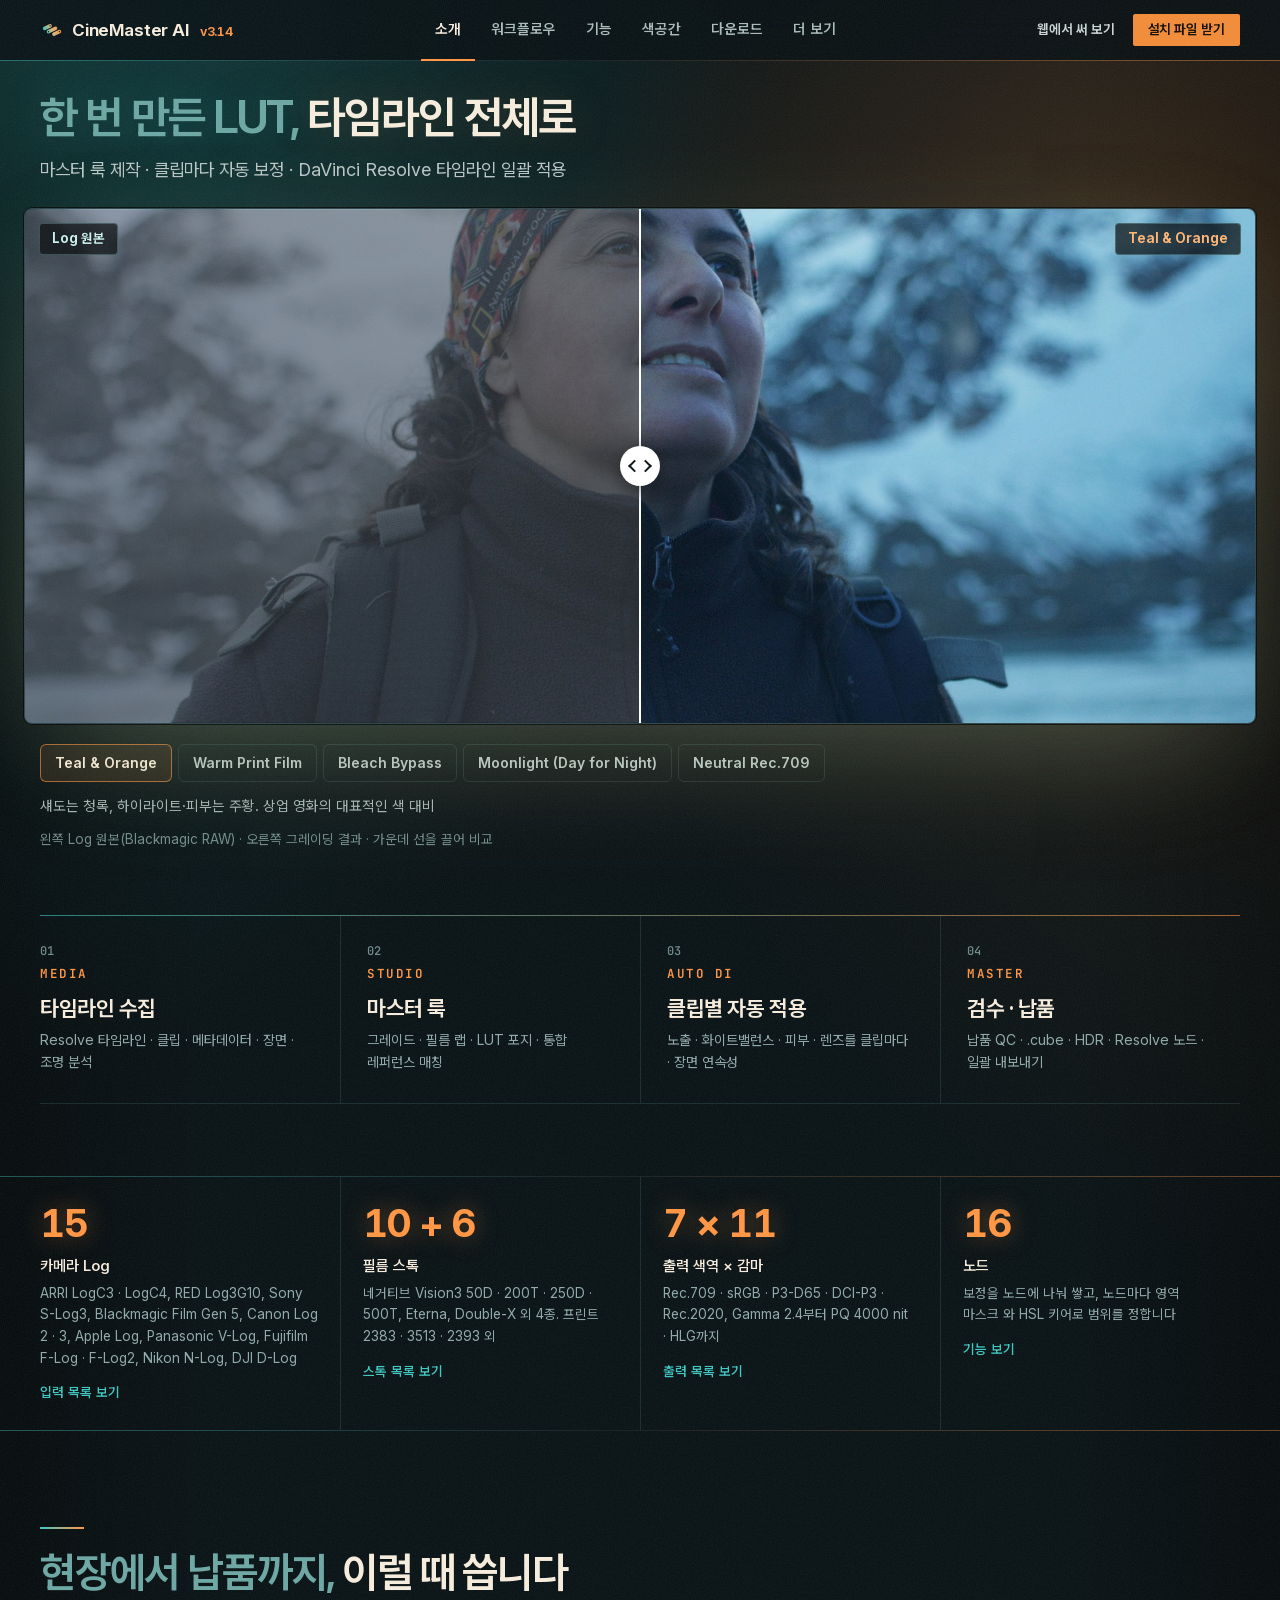
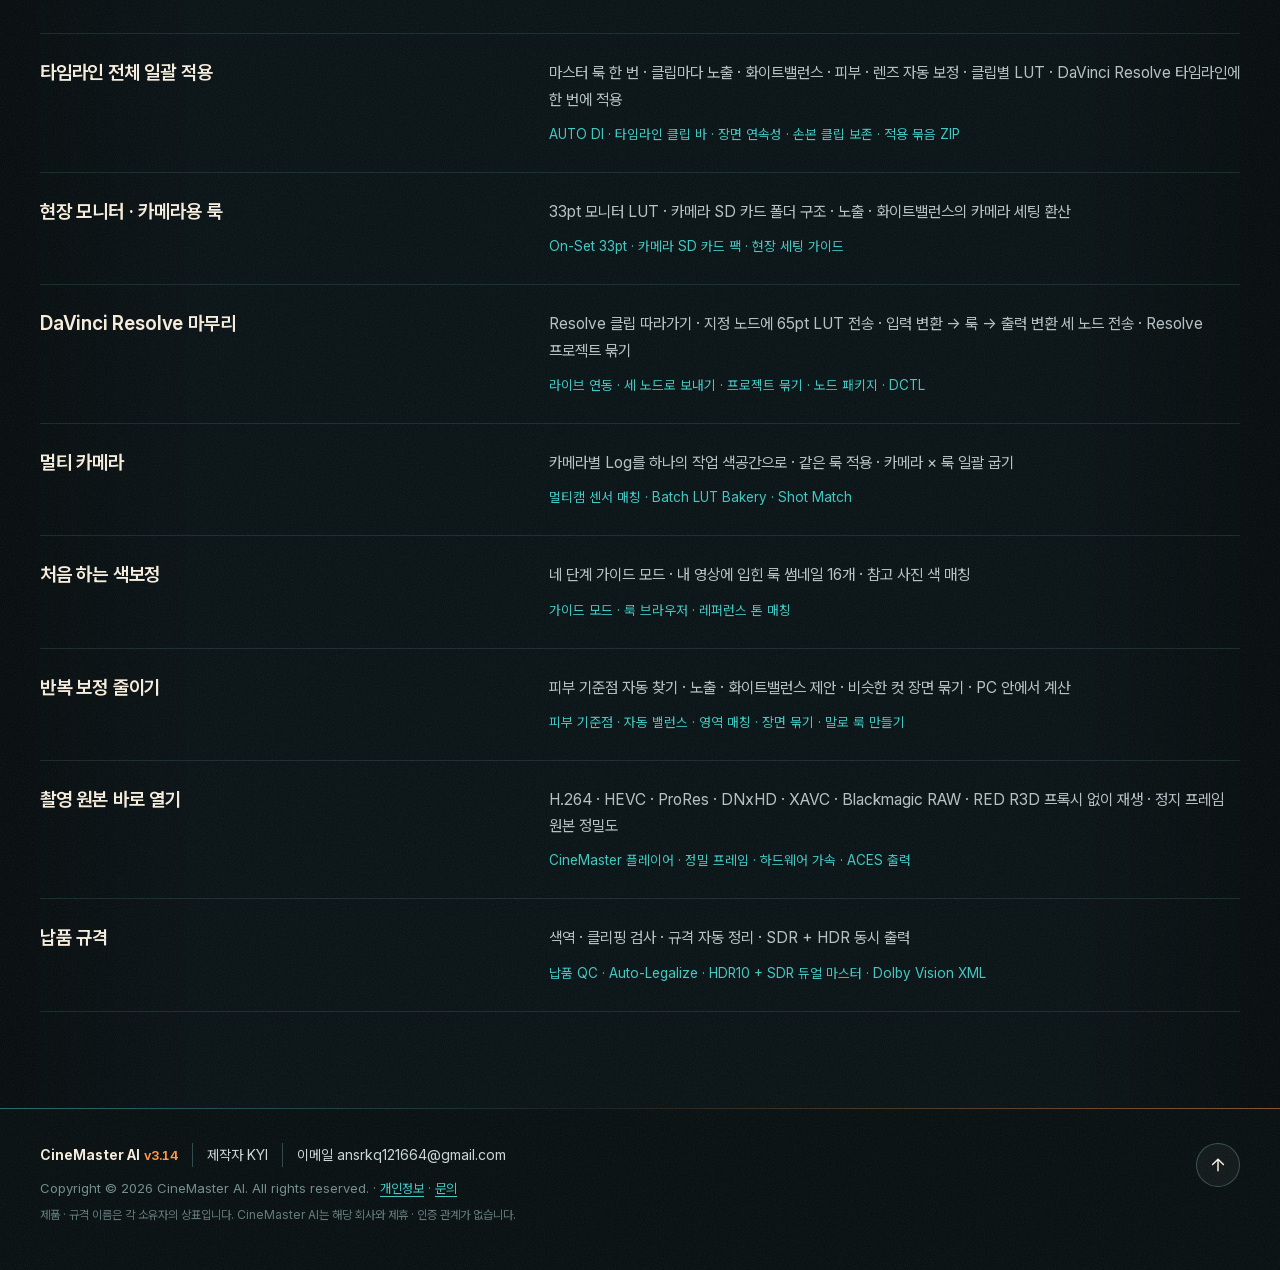
==== commit 4f539055: "홈페이지 v3.14" ====
--- a/index.html
+++ b/index.html
@@ -3,8 +3,8 @@
 <head>
   <meta charset="utf-8">
   <meta name="viewport" content="width=device-width, initial-scale=1">
-  <title>CineMaster AI — 촬영한 색을 끝까지. 단 하나의 워크플로우</title>
-  <meta name="description" content="카메라 Log 영상의 룩을 만들고, 필름 질감을 입히고, 납품 검사를 거쳐 .cube LUT과 DaVinci Resolve 노드로 가져가는 Windows 프로그램입니다. 설치 없이 웹에서도 써 볼 수 있습니다.">
+  <title>CineMaster AI — 한 번 만든 LUT, 타임라인 전체로</title>
+  <meta name="description" content="카메라 Log 영상의 마스터 룩을 만들고, 클립마다 노출 · 색을 맞춰 DaVinci Resolve 타임라인 전체에 적용하는 Windows 컬러 워크플로우. .cube LUT · 납품 QC · HDR · 웹 버전.">
   <meta name="robots" content="noindex, nofollow">
   <meta name="theme-color" content="#060f12">
   <meta property="og:type" content="website">
@@ -13,25 +13,25 @@
   <meta property="og:image:width" content="1200">
   <meta property="og:image:height" content="630">
   <meta name="twitter:card" content="summary_large_image">
-  <meta property="og:description" content="촬영한 색을 끝까지. Log에서 룩, 필름 질감, 납품 검사, Resolve 전달까지 단 하나의 워크플로우.">
+  <meta property="og:description" content="한 번 만든 LUT, 타임라인 전체로. 마스터 룩 · 클립별 자동 보정 · DaVinci Resolve 일괄 적용.">
   <meta property="og:image" content="https://cinemaster-ai.github.io/img/og-logo.jpg">
   <link rel="icon" href="img/favicon.ico" sizes="any">
   <link rel="apple-touch-icon" href="img/icon-512.png">
   <script>document.documentElement.className = "js";</script>
   <link rel="preload" href="fonts/InterVariable.woff2" as="font" type="font/woff2" crossorigin>
-  <link rel="stylesheet" href="site.css?v=3.13.1-edd8800d">
+  <link rel="stylesheet" href="site.css?v=3.14.0-d45029bd">
 </head>
 <body>
 <a class="skip" href="#main">본문으로 건너뛰기</a>
 
 <header class="nav">
   <div class="wrap nav-in">
-    <a class="brand" href="#intro" data-reload aria-label="CineMaster AI 처음으로 (새로고침)"><img src="img/logo-mark.svg" alt="" width="24" height="24">CineMaster AI <span class="ver">v3.13.1</span></a>
+    <a class="brand" href="#intro" data-reload aria-label="CineMaster AI 처음으로 (새로고침)"><img src="img/logo-mark.svg" alt="" width="24" height="24">CineMaster AI <span class="ver">v3.14</span></a>
     <nav class="tabs" aria-label="홈페이지 메뉴">
       <a href="#intro" data-nav="intro">소개</a>
+      <a href="#flow" data-nav="flow">워크플로우</a>
       <a href="#features" data-nav="features">기능</a>
       <a href="#color" data-nav="color">색공간</a>
-      <a href="#flow" data-nav="flow">워크플로우</a>
       <a href="#download" data-nav="download">다운로드</a>
       <a href="#more" data-nav="more">더 보기</a>
     </nav>
@@ -46,8 +46,8 @@
   <!-- [소개] -->
   <section class="view hero is-on" id="intro" data-view="intro" aria-labelledby="hero-h">
     <div class="wrap hero-head">
-      <h1 id="hero-h"><span class="soft">Log에서 납품까지,</span> 컬러 워크플로우</h1>
-      <p class="hero-sub">룩 메이킹 · 필름 에뮬레이션 · 납품 QC · LUT 내보내기 · DaVinci Resolve 연동</p>
+      <h1 id="hero-h"><span class="soft">한 번 만든 LUT,</span> 타임라인 전체로</h1>
+      <p class="hero-sub">마스터 룩 제작 · 클립마다 자동 보정 · DaVinci Resolve 타임라인 일괄 적용</p>
     </div>
 
     <div class="wipe-wrap" style="--wipe: 50%">
@@ -79,6 +79,15 @@
       <p class="wrap caption small">왼쪽 Log 원본(Blackmagic RAW) · 오른쪽 그레이딩 결과 · 가운데 선을 끌어 비교</p>
     </div>
 
+    <div class="wrap rail-wrap">
+      <ol class="rail" aria-label="네 단계 워크플로우">
+        <li><a href="#flow" data-stage-go="media"><span class="no">01</span><span class="st">MEDIA</span><b>타임라인 수집</b><span class="d">Resolve 타임라인 · 클립 · 메타데이터 · 장면 · 조명 분석</span></a></li>
+        <li><a href="#flow" data-stage-go="studio"><span class="no">02</span><span class="st">STUDIO</span><b>마스터 룩</b><span class="d">그레이드 · 필름 랩 · LUT 포지 · 통합 레퍼런스 매칭</span></a></li>
+        <li><a href="#flow" data-stage-go="autodi"><span class="no">03</span><span class="st">AUTO DI</span><b>클립별 자동 적용</b><span class="d">노출 · 화이트밸런스 · 피부 · 렌즈를 클립마다 · 장면 연속성</span></a></li>
+        <li><a href="#flow" data-stage-go="master"><span class="no">04</span><span class="st">MASTER</span><b>검수 · 납품</b><span class="d">납품 QC · .cube · HDR · Resolve 노드 · 일괄 내보내기</span></a></li>
+      </ol>
+    </div>
+
     <div class="specs" aria-label="주요 사양">
       <ul class="wrap">
         <li><a href="#cs-in"><span class="num">15</span><span class="what">카메라 Log</span>
@@ -92,25 +101,14 @@
       </ul>
     </div>
 
-    <div class="wrap uses start" id="start">
-      <h2 id="start-h"><span class="soft">작업 고르기,</span> 작업 일곱 가지</h2>
-      <p class="lede">시작 화면에서 작업 선택 · 작업마다 필요한 도구만 있는 전용 창</p>
-      <figure class="shot frame"><img src="img/shots/launcher.jpg" srcset="img/shots/launcher_1000.jpg 1000w, img/shots/launcher.jpg 2000w" sizes="(max-width: 760px) 100vw, 1100px" width="2000" height="1250" loading="lazy" alt="프로그램을 열면 나오는 작업 고르기 창. Resolve 연동 그레이딩, 빠른 LUT 매칭, LUT 복제 · 변환, 검수 스튜디오, 현장 DIT, 전체 스튜디오 여섯 가지"></figure>
-      <ul class="kv two" data-start-tasks>
-        <li><b>Resolve 연동 그레이딩</b><span>Resolve 클립 따라가기 · 노출 · 휠 · 노드로 전송</span></li>
-        <li><b>빠른 LUT 매칭</b><span>원본 · 레퍼런스 색 매칭 · LUT 저장</span></li>
-        <li><b>LUT 복제 · 변환</b><span>LUT 분석 · 카메라 · 색공간 · 크기 변환</span></li>
-        <li><b>검수(QC) 스튜디오</b><span>스틸 · LUT · 렌더 파일 규격 검사 · 보고서</span></li>
-        <li><b>현장 DIT</b><span>카메라 · 노출 · 모니터 LUT · CDL · SD 카드 팩</span></li>
-        <li><b>LUT 제작 스튜디오</b><span>샘플 106종 · 레퍼런스 매칭 · 필수 검수 · 65 / 35 / 33 / 17pt 묶음 출고</span></li>
-        <li><b>전체 스튜디오</b><span>여섯 페이지 · 모든 도구 · Ctrl + K 명령 찾기</span></li>
-      </ul>
-      <p class="small">시작 화면 건너뛰기 설정 · 전용 창 작업을 전체 스튜디오에서 이어서</p>
-    </div>
-
     <div class="wrap uses">
       <h2 id="use-h"><span class="soft">현장에서 납품까지,</span> 이럴 때 씁니다</h2>
       <ul class="use-list">
+        <li>
+          <h3>타임라인 전체 일괄 적용</h3>
+          <div><p>마스터 룩 한 번 · 클립마다 노출 · 화이트밸런스 · 피부 · 렌즈 자동 보정 · 클립별 LUT · DaVinci Resolve 타임라인에 한 번에 적용</p>
+            <p class="tags">AUTO DI · 타임라인 클립 바 · 장면 연속성 · 손본 클립 보존 · 적용 묶음 ZIP</p></div>
+        </li>
         <li>
           <h3>현장 모니터 · 카메라용 룩</h3>
           <div><p>33pt 모니터 LUT · 카메라 SD 카드 폴더 구조 · 노출 · 화이트밸런스의 카메라 세팅 환산</p>
@@ -185,7 +183,7 @@
         <button type="button" role="tab" id="pl-resolve" aria-controls="plp" aria-selected="false" tabindex="-1" data-pillar="resolve">
           <svg viewBox="0 0 24 24" aria-hidden="true"><path d="M9.5 14.5l5-5"/><path d="M8 11l-2.2 2.2a3.5 3.5 0 0 0 5 5L13 16"/><path d="M16 13l2.2-2.2a3.5 3.5 0 0 0-5-5L11 8"/></svg>
           <b>Resolve 연동과 미디어</b>
-          <span>Resolve 클립 따라가기 · 노드로 전송 · 클립 빈</span>
+          <span>타임라인 일괄 적용 · 클립 따라가기 · 노드로 전송 · 클립 빈</span>
         </button>
       </div>
       <div class="pillar-panel" id="plp" role="tabpanel" aria-labelledby="pl-same">
@@ -222,9 +220,9 @@
         <div class="cs-how">
           <div>
             <h3>프로그램에서 고르는 곳</h3>
-            <p>SOURCE → Manufacturer · Log / Gamut · 메타데이터 자동 추천</p>
-          </div>
-          <div class="frame"><video src="video/cs_in.mp4" poster="video/cs_in.jpg" width="1280" height="800" muted loop playsinline autoplay preload="none" aria-label="SOURCE 페이지의 Manufacturer · Log / Gamut에서 고릅니다. 영상을 불러오면 자동으로 추천합니다. (실제 조작 영상)"></video></div>
+            <p>MEDIA → Manufacturer · Log / Gamut · 메타데이터 자동 추천</p>
+          </div>
+          <div class="frame"><video src="video/cs_in.mp4" poster="video/cs_in.jpg" width="1280" height="800" muted loop playsinline autoplay preload="none" aria-label="MEDIA 단계의 Manufacturer · Log / Gamut에서 고릅니다. 영상을 불러오면 자동으로 추천합니다. (실제 조작 영상)"></video></div>
         </div>
         <div class="cs-split" data-cs-box>
           <ul class="kv two pick">
@@ -256,9 +254,9 @@
         <div class="cs-how">
           <div>
             <h3>프로그램에서 고르는 곳</h3>
-            <p>SOURCE → Working Space</p>
-          </div>
-          <div class="frame"><video src="video/cs_work.mp4" poster="video/cs_work.jpg" width="1280" height="800" muted loop playsinline autoplay preload="none" aria-label="SOURCE 페이지의 Working Space에서 고릅니다. (실제 조작 영상)"></video></div>
+            <p>MEDIA → Working Space</p>
+          </div>
+          <div class="frame"><video src="video/cs_work.mp4" poster="video/cs_work.jpg" width="1280" height="800" muted loop playsinline autoplay preload="none" aria-label="MEDIA 단계의 Working Space에서 고릅니다. (실제 조작 영상)"></video></div>
         </div>
         <div class="cs-split" data-cs-box>
           <div>
@@ -345,32 +343,51 @@
     </div>
   </section>
 
-  <!-- [워크플로우] { 여섯 페이지 } ( 나오는 파일 ) -->
+  <!-- [워크플로우] { 네 단계 × 갈래 } ( 작업 고르기 · 나오는 파일 ) -->
   <section class="view" id="flow" data-view="flow" aria-labelledby="flow-h">
     <div class="wrap">
-    <h2 id="flow-h"><span class="soft">불러오기부터 납품까지,</span> 여섯 페이지 워크플로우</h2>
-    <p class="lede">SOURCE → CONFORM → GRADE → FILM LAB → LUT FORGE → MASTER</p>
+    <h2 id="flow-h"><span class="soft">수집부터 납품까지,</span> 네 단계 워크플로우</h2>
+    <p class="lede">MEDIA → STUDIO → AUTO DI → MASTER · 단계마다 갈래 · 실제 조작 영상</p>
     <div class="pages" data-pages>
-      <div class="page-tabs" role="tablist" aria-label="프로그램 페이지">
-        <button type="button" role="tab" id="pt-media" aria-controls="pp" aria-selected="true" data-page="media"><span class="no">01</span> SOURCE</button>
-        <button type="button" role="tab" id="pt-conform" aria-controls="pp" aria-selected="false" tabindex="-1" data-page="conform"><span class="no">02</span> CONFORM</button>
-        <button type="button" role="tab" id="pt-color" aria-controls="pp" aria-selected="false" tabindex="-1" data-page="color"><span class="no">03</span> GRADE</button>
-        <button type="button" role="tab" id="pt-film" aria-controls="pp" aria-selected="false" tabindex="-1" data-page="film"><span class="no">04</span> FILM LAB</button>
-        <button type="button" role="tab" id="pt-forge" aria-controls="pp" aria-selected="false" tabindex="-1" data-page="forge"><span class="no">05</span> LUT FORGE</button>
-        <button type="button" role="tab" id="pt-deliver" aria-controls="pp" aria-selected="false" tabindex="-1" data-page="deliver"><span class="no">06</span> MASTER</button>
+      <div class="page-tabs" role="tablist" aria-label="워크플로우 단계">
+        <button type="button" role="tab" id="pt-media" aria-controls="pp" aria-selected="true" data-page="media"><span class="no">01</span> MEDIA<span class="sub">타임라인 수집</span></button>
+        <button type="button" role="tab" id="pt-studio" aria-controls="pp" aria-selected="false" tabindex="-1" data-page="studio"><span class="no">02</span> STUDIO<span class="sub">마스터 룩</span></button>
+        <button type="button" role="tab" id="pt-autodi" aria-controls="pp" aria-selected="false" tabindex="-1" data-page="autodi"><span class="no">03</span> AUTO DI<span class="sub">클립별 자동 적용</span></button>
+        <button type="button" role="tab" id="pt-master" aria-controls="pp" aria-selected="false" tabindex="-1" data-page="master"><span class="no">04</span> MASTER<span class="sub">검수 · 납품</span></button>
       </div>
       <div class="page-panel" id="pp" role="tabpanel" aria-labelledby="pt-media">
+        <div class="branches" role="group" aria-label="단계 안의 갈래" data-branches>
+          <button type="button" aria-pressed="true" data-branch="media">수집</button>
+          <button type="button" aria-pressed="false" data-branch="conform">컨폼</button>
+        </div>
         <figure class="shot frame">
-          <video data-page-video src="video/media.mp4" poster="video/media.jpg" width="1280" height="800" muted loop playsinline autoplay preload="metadata" aria-label="SOURCE 페이지를 실제로 조작하는 영상"></video>
+          <video data-page-video src="video/media.mp4" poster="video/media.jpg" width="1280" height="800" muted loop playsinline autoplay preload="metadata" aria-label="MEDIA · 수집 화면을 실제로 조작하는 영상"></video>
         </figure>
-        <p class="page-text" data-page-text>원본 불러오기 · 카메라와 Log 자동 추천 · 원본 영상 재생 · 썸네일 탐색 · 클립 빈 · 레퍼런스 스틸</p>
-      </div>
+        <p class="page-text" data-page-text>Resolve 타임라인 수집 · 클립 · 메타데이터 · 대표 프레임 · 카메라와 Log 자동 판독 · 원본 재생 · 클립 빈 · 레퍼런스 스틸</p>
+      </div>
+    </div>
+
+    <div class="uses start" id="start">
+      <h3 class="big" id="start-h"><span class="soft">작업 고르기,</span> 작업 일곱 가지</h3>
+      <p class="lede">시작 화면에서 작업 선택 · 작업마다 필요한 도구만 있는 전용 창</p>
+      <figure class="shot frame"><img src="img/shots/launcher.jpg" srcset="img/shots/launcher_1000.jpg 1000w, img/shots/launcher.jpg 2000w" sizes="(max-width: 760px) 100vw, 1100px" width="2000" height="1250" loading="lazy" alt="프로그램을 열면 나오는 작업 고르기 창. Resolve 연동 그레이딩, 빠른 LUT 매칭, LUT 복제 · 변환, 검수 스튜디오, 현장 DIT, 전체 스튜디오 여섯 가지"></figure>
+      <ul class="kv two" data-start-tasks>
+        <li><b>Resolve 연동 그레이딩</b><span>Resolve 클립 따라가기 · 노출 · 휠 · 노드로 전송</span></li>
+        <li><b>빠른 LUT 매칭</b><span>원본 · 레퍼런스 색 매칭 · LUT 저장</span></li>
+        <li><b>LUT 복제 · 변환</b><span>LUT 분석 · 카메라 · 색공간 · 크기 변환</span></li>
+        <li><b>검수(QC) 스튜디오</b><span>스틸 · LUT · 렌더 파일 규격 검사 · 보고서</span></li>
+        <li><b>현장 DIT</b><span>카메라 · 노출 · 모니터 LUT · CDL · SD 카드 팩</span></li>
+        <li><b>LUT 제작 스튜디오</b><span>샘플 106종 · 레퍼런스 매칭 · 필수 검수 · 65 / 35 / 33 / 17pt 묶음 출고</span></li>
+        <li><b>전체 스튜디오</b><span>네 단계 · 모든 도구 · Ctrl + K 명령 찾기</span></li>
+      </ul>
+      <p class="small">시작 화면 건너뛰기 설정 · 전용 창 작업을 전체 스튜디오에서 이어서</p>
     </div>
 
     <div class="outs" id="outputs">
       <h3 class="big"><span class="soft">룩 하나에서</span> 나오는 파일</h3>
       <dl class="kv two">
         <div><dt>.cube LUT</dt><dd>33 · 65 크기. Full 또는 CST 사이에 넣는 Look-Only. 이름 규칙 · 범위 · 폴더는 내보내기 프리셋으로 묶습니다.</dd></div>
+        <div><dt>클립별 LUT</dt><dd>AUTO DI가 클립마다 맞춘 LUT · Resolve 적용 스크립트 · 요약을 zip 하나로.</dd></div>
         <div><dt>DCTL</dt><dd>LUT에 담기지 않는 샤픈, 그레인, 할레이션, 스킨 소프트너.</dd></div>
         <div><dt>Resolve 노드 패키지</dt><dd>노드별 LUT과 매트, 노드 트리 스크립트.</dd></div>
         <div><dt>일괄 내보내기</dt><dd>Rec.709, P3, HDR10, HLG 등 고른 출력을 zip 하나로.</dd></div>
@@ -387,7 +404,7 @@
   <section class="view" id="download" data-view="download" aria-labelledby="dl-h">
     <div class="wrap" data-subs>
       <h2 id="dl-h">다운로드</h2>
-      <p class="lede">설치형: 전체 기능 · 웹 버전: 색보정 · LUT 저장 · <b>v3.13.1</b> · 2026년 11월 24일</p>
+      <p class="lede">설치형: 전체 기능 · 웹 버전: 색보정 · LUT 저장 · <b>v3.14</b> · 2026년 11월 25일</p>
       <div class="subtabs" role="tablist" aria-label="다운로드">
         <button type="button" role="tab" id="st-get" aria-controls="get" aria-selected="true" data-sub="get">받기</button>
         <button type="button" role="tab" id="st-web" aria-controls="web" aria-selected="false" tabindex="-1" data-sub="web">웹 버전</button>
@@ -396,10 +413,10 @@
 
       <div class="subpanel is-on" id="get" role="tabpanel" aria-labelledby="st-get">
         <div class="dl-actions">
-          <a class="btn btn-amber" href="https://github.com/CINEMASTER-AI/cinemaster-ai.github.io/releases/download/v3.13.1/CineMaster_AI_Setup_v3.13.1.exe" data-installer>설치 파일 받기</a>
+          <a class="btn btn-amber" href="https://github.com/CINEMASTER-AI/cinemaster-ai.github.io/releases/download/v3.14.0/CineMaster_AI_Setup_v3.14.exe" data-installer>설치 파일 받기</a>
           <a class="btn btn-dark" href="#web">웹에서 바로 써 보기</a>
         </div>
-        <p class="hero-meta" data-installer-meta>Windows 10 · 11 (64비트) · v3.13.1 · 215.9 MB</p>
+        <p class="hero-meta" data-installer-meta>Windows 10 · 11 (64비트) · v3.14 · 216.8 MB</p>
       <div class="table-scroll" tabindex="0" role="region" aria-label="두 가지 방법 비교표">
       <table class="cmp">
         <caption>두 가지 방법 비교</caption>
@@ -449,15 +466,15 @@
         <h3 class="sec">파일 정보</h3>
           <dl class="fileinfo">
             <div class="row"><dt>설치 파일</dt>
-              <dd>CineMaster_AI_Setup_v3.13.1.exe · 215.9 MB</dd>
-              <dd class="hash"><span>SHA-256 ccc48cb2d7e08cae3f156d95548ed3479c3e9140454d5a20f67348d0fd2887ec</span><button type="button" class="copy" data-copy="ccc48cb2d7e08cae3f156d95548ed3479c3e9140454d5a20f67348d0fd2887ec" aria-label="설치 파일 SHA-256 복사">복사</button></dd>
+              <dd>CineMaster_AI_Setup_v3.14.exe · 216.8 MB</dd>
+              <dd class="hash"><span>SHA-256 84ea30020d238c09cf9e1924c2971f78fcf474e569440cab1b703ed2a2a50fba</span><button type="button" class="copy" data-copy="84ea30020d238c09cf9e1924c2971f78fcf474e569440cab1b703ed2a2a50fba" aria-label="설치 파일 SHA-256 복사">복사</button></dd>
             </div>
             <div class="row"><dt>웹 버전 zip</dt>
-              <dd>CineMaster_AI_Web_v3.13.1.zip · 3.3 MB</dd>
-              <dd class="hash"><span>SHA-256 f1925c1e9a02280e9ac805a72b189a3418b146b725c12e968b3e72e27d7fc392</span><button type="button" class="copy" data-copy="f1925c1e9a02280e9ac805a72b189a3418b146b725c12e968b3e72e27d7fc392" aria-label="웹 버전 zip SHA-256 복사">복사</button></dd>
+              <dd>CineMaster_AI_Web_v3.14.zip · 3.3 MB</dd>
+              <dd class="hash"><span>SHA-256 c5be8d9e18df84806872f6970d59d2224656de0ed24484cd733a2d1c8ccea343</span><button type="button" class="copy" data-copy="c5be8d9e18df84806872f6970d59d2224656de0ed24484cd733a2d1c8ccea343" aria-label="웹 버전 zip SHA-256 복사">복사</button></dd>
             </div>
             <div class="row"><dt>사용설명서 PDF</dt>
-              <dd>CineMaster_AI_v3.13.1_Manual_KR.pdf · 8.5 MB</dd>
+              <dd>CineMaster_AI_v3.14_Manual_KR.pdf · 9.4 MB</dd>
             </div>
           </dl>
           <p class="small">파일 확인: PowerShell <code>Get-FileHash 파일이름</code> ↔ 위 SHA-256</p>
@@ -477,7 +494,7 @@
     <div class="web-notes">
       <p>웹 버전: 색보정 · 노드 · 영역 마스크 · 필름 랩 · 스코프 · .cube 저장<br>
         설치형 전용: Shot Match · Resolve 연동 · 클립 빈 · AI 어시스트 · 영상 재생 · RAW · HDR 납품</p>
-      <p class="small">PC 화면 기준 · 오프라인용 <a href="downloads/CineMaster_AI_Web_v3.13.1.zip" download>웹 버전 zip, 3.3 MB</a></p>
+      <p class="small">PC 화면 기준 · 오프라인용 <a href="downloads/CineMaster_AI_Web_v3.14.zip" download>웹 버전 zip, 3.3 MB</a></p>
     </div>
       </div>
 
@@ -496,7 +513,7 @@
 
           <h3>설치 순서</h3>
           <ol class="steps">
-            <li><b>설치 파일 받기</b> → <code>CineMaster_AI_Setup_v3.13.1.exe</code></li>
+            <li><b>설치 파일 받기</b> → <code>CineMaster_AI_Setup_v3.14.exe</code></li>
             <li>내려받은 파일 실행</li>
             <li><b>다음</b> → <b>설치</b></li>
             <li>바탕화면의 <b>CineMaster AI</b> 아이콘으로 실행</li>
@@ -529,7 +546,7 @@
 
       <div class="subpanel is-on" id="manual" role="tabpanel" aria-labelledby="st-manual">
     <div class="manual">
-      <a class="cover" href="downloads/CineMaster_AI_v3.13.1_Manual_KR.pdf" target="_blank" rel="noopener" aria-label="사용설명서 PDF 열기">
+      <a class="cover" href="downloads/CineMaster_AI_v3.14_Manual_KR.pdf" target="_blank" rel="noopener" aria-label="사용설명서 PDF 열기">
         <img src="img/manual_cover.jpg" alt="CineMaster AI 사용설명서 표지" width="580" height="820" loading="lazy">
       </a>
       <div>
@@ -538,28 +555,28 @@
         <ul class="toc">
           <li>시작하기와 화면 구성</li>
           <li>첫 LUT 만들기</li>
-          <li>SOURCE: 원본 · 레퍼런스 · 클립 빈</li>
-          <li>GRADE: 휠 · 커브 · 노드 · 영역 마스크</li>
+          <li>MEDIA: 원본 · 클립 빈 · 타임라인</li>
+          <li>STUDIO · 그레이드: 휠 · 커브 · 노드 · 영역 마스크</li>
           <li>레퍼런스로 색 맞추기</li>
-          <li>CONFORM: 타임라인 수집과 샷 밸런싱</li>
-          <li>FILM LAB과 MASTER</li>
+          <li>타임라인 · AUTO DI: 수집 · 클립 바 · 타임라인 전체 적용</li>
+          <li>필름 랩 · LUT 포지 · MASTER</li>
           <li>화면 보기 도구와 스코프</li>
           <li>DaVinci Resolve와 함께 쓰기</li>
           <li>단축키와 문제 해결</li>
         </ul>
         <div class="row">
-          <a class="btn btn-line" href="downloads/CineMaster_AI_v3.13.1_Manual_KR.pdf" target="_blank" rel="noopener">설명서 열기</a>
-          <a class="btn btn-line" href="downloads/CineMaster_AI_v3.13.1_Manual_KR.pdf" download>PDF 내려받기</a>
-        </div>
-        <p class="file"><span class="mono">CineMaster_AI_v3.13.1_Manual_KR.pdf</span> · 8.5 MB</p>
+          <a class="btn btn-line" href="downloads/CineMaster_AI_v3.14_Manual_KR.pdf" target="_blank" rel="noopener">설명서 열기</a>
+          <a class="btn btn-line" href="downloads/CineMaster_AI_v3.14_Manual_KR.pdf" download>PDF 내려받기</a>
+        </div>
+        <p class="file"><span class="mono">CineMaster_AI_v3.14_Manual_KR.pdf</span> · 9.4 MB</p>
       </div>
     </div>
       </div>
 
       <div class="subpanel" id="updates" role="tabpanel" aria-labelledby="st-updates">
         <div class="timeline">
-      <div class="rel"><div class="rel-head"><span class="ver">v3.13.1</span><span class="date">2026-11-24</span></div><div><h3>작업 순서 길잡이 · 샘플 106종 · LUT 엔진 안정성</h3><ul><li>작업 순서 길잡이: 하단 독 왼쪽의 [길잡이]를 누르면 할 일을 순서대로 보여 줍니다. 단계마다 [여기로 가기]로 그 화면으로 옮겨 주고, 끝난 단계는 스스로 표시합니다. 목표는 LUT 만들기 · 레퍼런스처럼 맞추기 · Resolve로 보내기 세 가지입니다.</li><li>LUT FORGE의 샘플이 106종이 됐습니다. 카드에 톤 곡선과 암부 · 미드톤 · 명부의 대표 색이 바로 보이고, 이름만 다른 중복이 없도록 전부 서로 다른 룩으로 맞췄습니다.</li><li>LUT 정확도 측정: LUT FORGE의 검수 칸에서 33pt · 65pt의 격자 보간 오차(ΔE2000)를 재서 보여 줍니다.</li><li>극단적인 색에서 계산이 깨지던 경우 두 가지를 고쳤습니다(소프트 라이트 합성 뒤의 넘침, 톤매핑의 넘침). 보통의 그림에서는 결과가 같습니다.</li><li>국소 자동 보정이 약 2배, 여러 파일 묶음 저장이 약 1.8배 빨라졌습니다.</li></ul></div></div>
-      <details class="older"><summary>이전 버전 30개 보기</summary><div class="rel"><div class="rel-head"><span class="ver">v3.13.0</span><span class="date">2026-11-24</span></div><div><h3>05 LUT FORGE — 65pt LUT 제작 · 검수 · 변환</h3><ul><li>하단 독에 05 LUT FORGE 페이지가 생겼습니다(Shift+5). MASTER는 06이 됐습니다(Shift+6). 작업 고르기 맨 위의 &#x27;LUT 제작 스튜디오&#x27;로도 엽니다.</li><li>샘플 75종(필름 · 장르 · 광고 · 다큐 · 흑백 · 기술)을 레시피로 넣었습니다. 고르면 슬라이더 값으로 들어와 그대로 고칠 수 있고, 65pt로 굽습니다.</li><li>레퍼런스 매칭: 이미지 1 ~ 3장의 톤 · 색 성향을 슬라이더 값과 잔여 뉘앙스 격자로 옮깁니다. 명암 · 색상 · 채도 · 스플릿 토닝을 따로 조절합니다.</li><li>말로 만들기: &#x27;비 오는 밤의 누아르, 청록 암부, 피부 유지&#x27;처럼 적으면 기존 슬라이더 값으로 바꿉니다. 이 PC 안에서 읽고, &#x27;대비만 15% 낮게&#x27; 같은 상대 수정도 됩니다.</li><li>LUT 믹서 · Diff: 두 LUT을 전체 / 휘도만 / 색만, 밝기 대역별로 섞고, 차이(ΔE · 변위)를 보고, Delta LUT으로 뽑습니다.</li><li>필수 검수: 내보내기 전에 단조성 · 밴딩 · 색역 클리핑 · 스킨톤 · 무채색 축을 검수해 Health Score를 냅니다. 통과해야 출고가 열리고, 자동 보정은 결함 격자점 둘레만 다듬습니다.</li><li>묶음 출고: 출력 색공간 × 격자 크기(65 · 35 · 33 · 17pt) × 강도(100 · 75 · 50%)를 한 번에 저장합니다. 장비별 프리셋과 QC 보고서가 함께 나옵니다.</li><li>레시피 서명: 내보낸 .cube를 다시 열면 만든 때의 슬라이더를 그대로 되찾습니다.</li><li>스트레스 시뮬레이터: 노출 · 색온도 · 채도를 흔들어 LUT이 버티는지 화면에서 확인합니다. 내보내는 LUT은 달라지지 않습니다.</li><li>FILM LAB에 LUT에 담기는 색 변환과 담기지 않는 광학 질감을 나눠 표시했습니다. GRADE · FILM LAB에서 지금 룩을 LUT Forge로 보낼 수 있습니다.</li><li>스킨톤 축을 125.5°로 바꿨습니다. Skin-Tone Lock · Skin Hue Uniformity를 쓴 기존 룩은 결과가 조금 달라집니다.</li><li>재생 중 해상도 자동: 4K 영상을 재생하는 동안 처리 해상도를 화면 크기에 맞춰 낮춥니다. 멈추면 원래 해상도로 돌아옵니다(설정에서 끌 수 있습니다).</li></ul></div></div><div class="rel"><div class="rel-head"><span class="ver">v3.12.0</span><span class="date">2026-11-24</span></div><div><h3>ACES · 작업별 전용 창 · 새 화면 디자인 · CineMaster 플레이어</h3><ul><li>ACES 출력 변환을 넣었습니다. MASTER의 출력 칸에서 ACES 1.3 · 2.0의 Rec.709 · sRGB · P3-D65 · Rec.2020 · HDR(PQ 500 ~ 4000 nits)을 고르실 수 있고, 화면과 내보낸 LUT이 OpenColorIO의 같은 변환을 거칩니다.</li><li>작업 색공간에 ACEScc를, 색역 압축 방식에 ACES RGC(Reference Gamut Compression)를 더했습니다. 고르지 않으면 예전과 같은 결과입니다.</li><li>MASTER에 &#x27;ACES 주고받기&#x27; 탭이 생겼습니다. 지금 룩을 CLF(LMT) · OpenColorIO 설정 묶음 · AMF로 저장하고, 받은 AMF를 가져와 카메라 · 출력 변환 · ASC CDL을 옮깁니다.</li><li>Resolve가 ACES 프로젝트이면 연동 창에 입력 · 출력 변환을 보여 드리고, 출력이 다르면 [ACES 출력 맞추기]를 권합니다. ACES 출력을 고른 상태로 보내면 하이라이트 롤오프를 LUT에 굽지 않아 Resolve의 출력 변환과 두 번 걸리지 않습니다. 왕복 검증에 &#x27;ACES 프로젝트&#x27; 구성을 더했습니다.</li><li>앱을 열면 작업 고르기 창에서 작업을 고릅니다. Resolve 연동 그레이딩, 빠른 LUT 매칭, LUT 복제 · 변환, 검수(QC) 스튜디오, 현장 DIT는 그 일에 필요한 칸만 보여 주는 전용 창이고, 전용 창에서 하던 작업은 전체 스튜디오로 그대로 넘어갑니다. &#x27;다음부터 이 작업으로 바로 시작&#x27; 을 켜면 이 창을 건너뜁니다.</li><li>Ctrl+K 명령 찾기를 만들었습니다. 메뉴 · 패널 · 카메라 · 출력 · 샘플 룩 · 가이드를 한글, 영문, 초성, 예전 이름으로 찾습니다.</li><li>화면을 전체적으로 정리했습니다. 영상 주변은 무채색 회색으로, 강조색은 앰버 하나로 통일했고, ? 도움말과 슬라이더 조작(Shift = 정밀, 더블클릭 = 기본값)을 한 가지 규칙으로 맞췄습니다.</li><li>이름을 바꿨습니다: MEDIA → SOURCE, COLOR → GRADE, DELIVER → MASTER, 미디어 풀 → 클립 빈, 미디어 스토리지 → 폴더 탐색기, 파워 윈도우 → 영역 마스크, 퀄리파이어 → HSL 키어, Outside 노드 → 반전 노드, 컬러 워퍼 → 컬러 메쉬, ColorSlice → 벡터 밀도, Color Compressor → 색상 수렴, HDR 존 → 존 그레이딩, 그랩 스틸 → 스틸 저장. 단축키와 저장한 파일은 그대로이고, 명령 찾기에서 예전 이름으로도 찾으실 수 있습니다.</li><li>검수 스튜디오에서 그림 · 렌더 파일 · 폴더를 한 번에 검사하고 CSV · 인쇄용 보고서로 저장합니다.</li><li>노드 트리 템플릿, 골라서 붙여 넣기(Alt+V), A/B 임시 비교(` 키), 카드 머리 Alt+클릭으로 그 카드만 끄고 보기를 더했습니다.</li><li>내보내기 프리셋(이름 규칙 · 범위 · 크기 · 폴더 · Resolve 설치를 한 번에)과 프로젝트를 넘나드는 내 룩 라이브러리를 만들었습니다. 커브에 Lum Mix와 채널별 Soft Clip을 더했습니다(기본값은 예전 결과).</li><li>영상 재생을 CineMaster 플레이어로 바꿨습니다. 앱에 든 디코더가 원본에서 바로 읽어 재생하므로 운영체제의 코덱이나 다른 플레이어가 필요 없고, H.264 · HEVC · ProRes · DNxHD · XAVC · AV1 등이 파일 크기와 상관없이 바로 열립니다. 프록시를 기다리거나 파일을 내려받지 않습니다.</li><li>영상이 멈춰 있을 때는 그 프레임을 원본 16비트로 다시 읽어 보여 드립니다(정밀 프레임). 스코프 · 스포이드 · 매칭 · QC가 이 값을 씁니다. 재생 소리는 도구줄의 [재생 소리]로 켭니다.</li><li>설정에 &#x27;하드웨어 가속&#x27; 탭이 생겼습니다. GPU 디코드 · 인코드를 먼저 쓰고 실패하면 CPU로 넘어갑니다. 하단 독에서 CPU · GPU · VRAM 사용률과 백그라운드 작업을 보실 수 있습니다. Look Vault의 일괄 LUT 굽기도 여기에 진행률이 보이고 취소할 수 있습니다.</li><li>Blackmagic RAW를 엽니다. PC에 설치된 Blackmagic RAW 구성 요소(Blackmagic RAW Player · DaVinci Resolve 등)를 찾아 쓰고, 없으면 안내해 드립니다. ARRIRAW는 지원하지 않습니다.</li><li>Resolve로 보내기가 규격 검사에 막혀 LUT이 걸리지 않던 것을 고쳤습니다. 이제 보내고, 걸린 항목은 결과 문구에 적습니다. 할레이션 · 그레인 같은 질감은 DCTL로 다음 노드에 함께 보냅니다. 연결 확인으로 창이 멈추던 것도 줄였습니다.</li><li>Resolve에서 저장한 스틸(.drx)을 노드 트리 템플릿으로 등록해, 정해 둔 노드에 LUT을 한 번에 넣을 수 있습니다.</li><li>AI 어시스트에 &#x27;말로 룩 만들기&#x27; 를 더했습니다. 적으신 말을 기존 조정값으로 바꾸며, 인터넷과 모델을 쓰지 않습니다. 장면 묶기는 400클립 기준 26초에서 0.06초로 빨라졌습니다.</li><li>AI 어시스트의 장면 묶기에 [장면별 밸런스 계산]을 더했습니다. 같은 장면의 클립들을 함께 보고 노출 · 화이트밸런스를 장면마다 하나씩 제안하며, 지금 룩에 그 값을 더한 LUT을 장면 수만큼 한 번에 저장할 수 있습니다.</li><li>AI 어시스트에 &#x27;영역 매칭&#x27; 을 더했습니다. 레퍼런스와 원본을 피부 · 하늘 · 식물 · 나머지 화면으로 나눠 같은 영역끼리 맞춥니다. 얼굴이 보이지 않는 컷에서도 피부를 더 좁게 찾도록 사람 · 피부 분할 모델을 함께 넣었습니다.</li><li>Blackmagic RAW와 RED R3D를 CineMaster 플레이어로 이어 재생합니다. 멈추면 그 프레임을 원본 정밀도(12 · 16비트)로 다시 엽니다. R3D는 GPU로 풀어 재생합니다. Blackmagic RAW는 따로 설치하지 않아도 열립니다.</li><li>Resolve 연동: CineMaster 프로젝트가 Resolve 프로젝트 하나에 묶입니다. 다른 Resolve 프로젝트가 열려 있으면 따라가기와 보내기를 멈추고 알려 드립니다.</li><li>Resolve 연동에 [세 노드로 보내기]를 더했습니다. 노드 세 개에 입력 변환 → 룩 → 출력 변환 LUT을 한 번에 겁니다 (Resolve의 CST → LUT → CST 구성과 같은 일).</li><li>Resolve로 바로 보내는 LUT을 모두 65pt로 올렸습니다. 굽는 시간은 여러 스레드로 나눠 0.8초에서 0.1초로 줄였고, 결과 값은 예전과 같습니다. 연동 설정에서 33pt로 되돌릴 수 있습니다.</li><li>Resolve 연동이 더 빨리 따라옵니다. 클립과 플레이헤드를 확인하는 주기를 절반으로 줄였고, 값을 바꾼 뒤 자동으로 보내기까지의 시간을 2.5초에서 1초로 줄였습니다. 따라가기 화면은 폭 1920으로 가져오며 [프레임 다시 가져오기]는 원본 크기입니다.</li><li>&#x27;LUT 강도&#x27; 는 내보내기 전용 값이라 Resolve로 보내는 LUT에는 굽지 않습니다. 화면과 Resolve가 같은 그림이 됩니다 (연동 설정에서 굽도록 바꿀 수 있습니다).</li><li>좁은 창에서 큰 창의 글자가 잘리던 것을 고쳤고, 알림을 눈에 덜 띄는 모양으로 바꿨습니다. 보통 알림은 4초 뒤에 스스로 사라집니다.</li><li>Ctrl+S가 파일 창 없이 앱 전용 폴더에 바로 저장합니다 (룩 파일로 내려받기는 Ctrl+Shift+S). 노드를 오른쪽 버튼으로 누르면 메뉴가 열립니다. 하단의 페이지 탭을 창 가운데에 두었습니다.</li><li>클립 빈의 스틸 · 썸네일 색을 멈춘 프레임 · 재생 화면과 같게 맞췄습니다. ALEXA Mini의 ProRes 4444 XQ처럼 색 표식이 빈 영상도 열립니다.</li><li>설정에서 업데이트 채널(안정판 · 베타)을 고르실 수 있고, 도움말 메뉴에 [새 버전 확인]을 두었습니다. 기본은 안정판입니다.</li><li>기존 카메라의 수식 · 기본 설정으로 내보내는 LUT · 저장한 룩 파일은 그대로입니다.</li></ul></div></div><div class="rel"><div class="rel-head"><span class="ver">v3.9.0</span><span class="date">2026-11-21</span></div><div><h3>AI 어시스트 · 카메라 Log 6종 추가</h3><ul><li>하단 독에 [AI 어시스트]를 만들었습니다. 피부 기준점 · 자동 밸런스 · 장면 묶기 · 내 스타일 · QC 설명을 한 창에서 쓰고, 계산은 모두 이 PC 안에서 합니다.</li><li>제안마다 근거와 신뢰도(높음 · 보통 · 낮음)를 보여 드립니다. 누르고 있는 동안 미리보기로 확인하고, 적용한 뒤에는 Ctrl+Z 한 번으로 되돌립니다.</li><li>피부 기준점은 화면에서 얼굴을 찾아 볼 · 이마의 피부색을 씁니다. 얼굴이 없으면 예전처럼 색 범위로 찾고 신뢰도를 낮게 표시합니다.</li><li>내 스타일은 기본으로 꺼져 있습니다. 켜면 LUT을 저장할 때 그 화면의 밝기 · 색 분포 숫자와 보정값을 이 PC에만 기록합니다(영상 · 사진은 저장하지 않습니다). 기록은 언제든 지울 수 있습니다.</li><li>Panasonic V-Log, Fujifilm F-Log · F-Log2 · F-Log2 C, Nikon N-Log, DJI D-Log를 지원합니다. 제조사가 공개한 문서의 수식 그대로이고, 파일에 Log 이름이 적혀 있으면 자동으로 맞춥니다.</li><li>하단 독 오른쪽에 [피드백 보내기] 버튼을 두었습니다.</li><li>사용 통계에 동의한 경우, 처음 LUT을 저장하기까지 걸린 시간을 한 번 보냅니다. 개인정보 처리 안내에도 적었습니다.</li><li>기존 카메라의 수식 · 내보내는 LUT · 저장한 룩 파일은 그대로입니다.</li></ul></div></div><div class="rel"><div class="rel-head"><span class="ver">v3.8.8</span><span class="date">2026-11-20</span></div><div><h3>잘리던 안내 글자 · 피드백 답장</h3><ul><li>Resolve 연동 창의 연결 안내처럼 긴 경로가 들어 있는 글이 오른쪽에서 잘리던 것을 고쳤습니다. 칸 안에서 줄을 바꿔 끝까지 보입니다.</li><li>홈페이지 피드백 칸: 버그 · 질문일 때 답장 받을 이메일을 적어 달라고 안내합니다.</li><li>자주 묻는 질문 아래에 피드백 칸 안내를 넣었습니다. 자주 나오는 질문은 이 목록에 답을 올립니다.</li><li>링크를 공유할 때 보이는 미리보기를 심볼과 로고로 바꾸고 이름에서 버전을 뺐습니다.</li><li>수식 · 내보내는 LUT · 저장한 룩 파일은 그대로입니다.</li></ul></div></div><div class="rel"><div class="rel-head"><span class="ver">v3.8.7</span><span class="date">2026-11-20</span></div><div><h3>피드백 칸 · 사용 통계 동의 · 개인정보 처리 안내</h3><ul><li>홈페이지 [더 보기]에 피드백 칸을 만들었습니다. 로그인 없이 버그 · 기능 제안 · 질문을 바로 보낼 수 있습니다.</li><li>프로그램을 처음 열 때 사용 통계와 오류를 보낼지 물어봅니다. 동의한 경우에만 프로그램 버전, 연 페이지 이름, 오류 문구를 익명으로 보냅니다. 영상 · 파일 이름 · 룩 · LUT은 보내지 않습니다.</li><li>동의는 도움말 메뉴의 [사용 통계 · 오류 보내기]에서 언제든 바꿀 수 있습니다. 같은 메뉴에 [피드백 보내기]와 [개인정보 처리 안내]를 넣었습니다.</li><li>홈페이지에 개인정보 처리 안내를 올렸습니다. 모으지 않는 것, 동의한 경우에만 모으는 것, 보관하는 곳을 적었습니다.</li><li>수식 · 내보내는 LUT · 저장한 룩 파일은 그대로입니다.</li></ul></div></div><div class="rel"><div class="rel-head"><span class="ver">v3.8.6</span><span class="date">2026-11-20</span></div><div><h3>탭과 Master 줄을 끌어서 옮기기 · 설치 후 아이콘</h3><ul><li>COLOR의 팔레트 탭과 각 페이지 작업 칸의 탭을 마우스로 끌어 순서를 바꿀 수 있습니다. 숫자 키 1~7은 화면에 보이는 순서를 따릅니다.</li><li>Master 패널은 줄의 이름을 잡고 위아래로 끌면 묶음 안에서 순서가 바뀝니다. 이름이 아닌 곳을 좌우로 끌면 예전처럼 값이 바뀝니다.</li><li>키보드로는 탭에 초점을 두고 Alt + 방향키로 옮깁니다. 바꾼 순서는 [레이아웃 초기화]로 되돌립니다.</li><li>새 버전을 덮어 설치한 뒤에도 바탕화면 · 시작 메뉴 아이콘이 예전 로고로 남던 것을 고쳤습니다.</li><li>수식 · 내보내는 LUT · 저장한 룩 파일은 그대로입니다.</li></ul></div></div><div class="rel"><div class="rel-head"><span class="ver">v3.8.5</span><span class="date">2026-11-20</span></div><div><h3>클립이 많은 타임라인 수집 · 새 사용설명서</h3><ul><li>CONFORM의 [타임라인 전체 수집]이 클립이 많은 타임라인에서 중간에 멈추던 것을 고쳤습니다. 60개까지만 읽던 제한을 1000개로 늘렸습니다.</li><li>수집하는 동안 &#x27;42 / 150&#x27; 처럼 진행 상황과 지금 읽는 클립 이름이 보이고, [중지]를 누르면 그때까지 읽은 클립만 가져옵니다.</li><li>같은 원본에서 여러 번 잘라 쓴 클립도 컷마다 제 대표 프레임으로 샷 밸런싱합니다. 읽지 못한 클립은 건너뛰고 나머지를 계속 읽습니다.</li><li>수집 중에는 Resolve 따라가기를 잠시 쉬어, 화면이 클립을 따라 계속 바뀌지 않습니다. 대표 프레임을 줄여 담아 메모리도 훨씬 덜 씁니다.</li><li>사용설명서를 홈페이지와 같은 디자인으로 새로 만들고, 그림과 설명을 모두 지금 화면에 맞췄습니다.</li><li>홈페이지: 머리줄 로고를 누르면 늘 첫 화면 맨 위에서 다시 열리고, 바닥글의 메일 주소는 눌리지 않는 글자로 바꿨습니다.</li><li>홈페이지: 심볼을 앱 아이콘과 같은 모양(알약마다 구멍 하나)으로 맞추고, 받기 칸은 설치 파일과 웹 버전 두 가지로 정리했습니다.</li><li>수식 · 내보내는 LUT은 그대로입니다.</li></ul></div></div><div class="rel"><div class="rel-head"><span class="ver">v3.8.4</span><span class="date">2026-11-20</span></div><div><h3>DaVinci Resolve의 DCTL 오류 창 해결</h3><ul><li>DaVinci Resolve가 LUT 목록에서 Spatial_Look.dctl을 읽을 때마다 &#x27;Error Processing DaVinci CTL&#x27; 창을 띄우던 것을 고쳤습니다.</li><li>이미 내보낸 Spatial_Look.dctl은 새 버전에서 다시 내보내면 오류가 사라집니다. 색을 담은 .cube 파일은 그대로 쓰시면 됩니다.</li><li>화면 · 수식 · 내보내는 LUT은 그대로입니다.</li></ul></div></div><div class="rel"><div class="rel-head"><span class="ver">v3.8.3</span><span class="date">2026-11-20</span></div><div><h3>DaVinci Resolve가 꺼져 있을 때 창이 멈추던 것 해결</h3><ul><li>DaVinci Resolve를 켜지 않고 쓸 때 어디를 누르든 1~3초씩 늦게 반응하던 것을 고쳤습니다. 앱이 Resolve 연결을 확인할 때마다 창이 몇 초씩 멈추던 것이 원인이었습니다.</li><li>Resolve가 꺼져 있으면 연결을 시도하지 않고, 켜면 예전처럼 자동으로 연결합니다.</li><li>Resolve는 켜져 있는데 연결이 안 될 때(외부 스크립팅 꺼짐 등)는 다시 시도하는 간격을 늘립니다. 연동 설정 도우미를 열면 바로 다시 시도합니다.</li><li>화면 · 수식 · 내보내는 LUT은 그대로입니다.</li></ul></div></div><div class="rel"><div class="rel-head"><span class="ver">v3.8.2</span><span class="date">2026-11-20</span></div><div><h3>처음 누를 때 멈추던 것 해결</h3><ul><li>앱을 켠 직후 2초쯤 화면이 멈추던 것을 없앴습니다. 색 계산 준비를 뒤에서 하므로, 켜자마자 눌러도 바로 반응합니다.</li><li>샘플 룩 · 3D Cube · 스포이드 보정 · LUT 굽기를 처음 쓸 때 1초 넘게 멈추던 것을 없앴습니다. 필요한 준비를 화면이 뜬 직후 미리 해 둡니다.</li><li>샘플 룩 창이 더 빨리 열립니다. 미리보기 16칸을 한꺼번에 만들지 않고 차례로 채웁니다.</li><li>내보내는 LUT과 수식은 그대로입니다. 예전에 저장한 룩 파일도 그대로 열립니다.</li></ul></div></div><div class="rel"><div class="rel-head"><span class="ver">v3.8.1</span><span class="date">2026-11-19</span></div><div><h3>새 로고 · 더 잘 보이는 글자 · 가벼워진 화면</h3><ul><li>로고를 새로 만들었습니다. 알약 세 개가 비스듬히 쌓여 틸에서 오렌지로 넘어가는 모양이며, 창 · 작업 표시줄 · 바탕화면 아이콘이 바뀝니다.</li><li>글자가 더 잘 보입니다. 숫자와 라벨에 쓰던 가는 고정폭 글꼴을 본문 글꼴로 바꾸고, 굵기와 작은 글자 크기를 한 단계씩 올리고, 흐린 글자색을 밝혔습니다.</li><li>그래프 크기를 마우스 휠로 바꿀 수 있습니다. FILM LAB의 D-LogE 곡선과 HDR Zones의 존 히스토그램 위에서 휠을 굴리면 줄고 늘어나며, 더블클릭하면 원래 크기로 돌아갑니다.</li><li>화면이 가벼워졌습니다. 값을 바꿀 때마다 화면 전체가 다시 그려지던 것을 없애고, 주기적으로 다시 그리던 그래프는 바뀐 때만 그립니다.</li><li>내보내는 LUT과 수식은 그대로입니다. 예전에 저장한 룩 파일도 그대로 열립니다.</li></ul></div></div><div class="rel"><div class="rel-head"><span class="ver">v3.8.0</span><span class="date">2026-11-19</span></div><div><h3>화면을 전부 새로 다듬었습니다</h3><ul><li>화면 전체를 평면 디자인으로 다시 만들었습니다. 헤더 · 뷰포트 도구줄 · 스코프 · 아래 작업 칸이 창 크기에 맞춰 스스로 정리되고, 작은 창에서도 가로 스크롤이 생기지 않습니다.</li><li>글꼴을 Pretendard와 JetBrains Mono로 바꿔 글자와 숫자가 더 또렷하게 읽힙니다.</li><li>카드 안의 긴 설명을 없애고, 카드 오른쪽 위의 ? 버튼을 누르면 요약 · 조작 팁 · 단축키가 열리게 했습니다.</li><li>COLOR 페이지: MASTER를 아래 작업 칸 왼쪽의 세로 패널로 옮기고, Primaries · HDR Zones(6구간을 한 화면에) · 3D Warper(점을 직접 끌기, 격자 밀도, Chroma·Luma 보기, 뷰포트에서 끌기) · Mixer · Power Window를 새로 구성했습니다.</li><li>새 색 도구: Color Compressor의 Range Width, 합성의 암부 · 명부 보호, Film Lab의 Print Contrast · Black Point, Skin Hue Uniformity, Skin Midtone Softener, 퀄리파이어의 Clean Black · Clean White · Matte Blur, 스킨톤 레이더와 타깃 스킨 프리셋.</li><li>DELIVER 페이지: 출력 색역 · 감마 그래프, LUT 정확도 리포트, 파일 이름 규칙 버튼, 여러 출력을 한 번에 굽는 일괄 내보내기를 더했습니다.</li><li>스코프 창을 정리하고, 오른쪽의 세로 글자 탭을 아이콘 탭으로 바꿨습니다.</li><li>&#x27;JSON&#x27; 이라는 표기를 &#x27;룩 파일&#x27; 로 바꿨습니다 (룩 파일 저장 · 룩 파일 불러오기). 예전에 저장한 파일은 그대로 열립니다.</li><li>설정 · 가이드 창을 필요할 때 불러와 앱이 조금 더 빨리 열립니다.</li></ul></div></div><div class="rel"><div class="rel-head"><span class="ver">v3.7.2</span><span class="date">2026-11-19</span></div><div><h3>사용설명서를 처음부터 다시 만들었습니다</h3><ul><li>사용설명서를 버전별 추가 설명이 아닌 프로그램 전체 설명서로 새로 썼습니다. 모든 그림을 최신 화면으로 다시 찍고, 그림 위 번호와 짧은 설명으로 정리했습니다.</li><li>헤더의 변경 기록(시계 버튼) 창이 아래 화면에 가려 일부만 보이던 문제를 고쳤습니다.</li><li>DELIVER 페이지의 .CUBE 저장 · Resolve에 설치 버튼이 좁은 창에서 잘려 보이지 않던 문제를 고쳤습니다. 이제 저장 버튼이 오른쪽에 따로 한 줄로 모여 있습니다.</li></ul></div></div><div class="rel"><div class="rel-head"><span class="ver">v3.7.1</span><span class="date">2026-11-19</span></div><div><h3>창을 다시 띄울 때 렉 없애기와 Resolve와 같은 Log 영상 레벨</h3><ul><li>작업 표시줄에서 창을 다시 띄울 때 화면이 한동안 검게 남던 문제를 고쳤습니다. 이제 누르는 즉시 화면이 보입니다.</li><li>창을 최소화해 두면 영상 프레임 처리와 Resolve 상태 확인을 쉬어 GPU와 CPU를 덜 씁니다.</li><li>보기 메뉴의 &#x27;Log 영상 코드값 그대로&#x27; 를 켜면, Resolve를 거치지 않고 연 Log 영상도 Resolve에서 LUT을 건 결과와 같은 밝기로 보입니다. 기본값은 예전과 같습니다.</li><li>Resolve 왕복 검증이 원본 크기에서 계산해, 질감이 많은 장면에서도 정확하게 판정합니다.</li><li>프로젝트를 내보내면 미디어 풀 목록도 함께 담기고, 가져오면 그대로 이어집니다. 프로젝트를 지우면 그 프로젝트의 미디어 풀 목록도 정리됩니다.</li><li>사용설명서를 v3.7.1로 새로 만들었습니다 (메뉴바 · 프로젝트 · 프리뷰 해상도 · Log 영상 레벨).</li></ul></div></div><div class="rel"><div class="rel-head"><span class="ver">v3.7.0</span><span class="date">2026-11-19</span></div><div><h3>프로젝트 관리자 · 상단 메뉴바 · 프리뷰 해상도</h3><ul><li>DaVinci Resolve처럼 프로젝트를 만들고 골라 열 수 있습니다. 프로젝트마다 그레이딩 · 히스토리 · Look Vault · 미디어 풀을 따로 저장합니다. 예전 작업은 &#x27;기본 프로젝트&#x27; 에 그대로 있습니다.</li><li>화면 맨 위에 파일 · 편집 · 보기 · 재생 · 컬러 · 작업 공간 · 도움말 메뉴가 생겼습니다. 키보드(F10, 방향키)로도 움직일 수 있고, 단축키가 메뉴 옆에 보입니다.</li><li>뷰포트 도구줄과 환경설정에서 프리뷰 해상도(Full · 1/2 · 1/4)를 고를 수 있습니다. 원본 영상과 내보내는 LUT은 그대로 두고 화면 처리만 가볍게 해 4K 재생이 부드러워집니다.</li><li>패널의 글자 크기를 다섯 단계로 정리해 한눈에 읽기 쉬워졌습니다.</li></ul></div></div><div class="rel"><div class="rel-head"><span class="ver">v3.6.2</span><span class="date">2026-11-19</span></div><div><h3>더 가벼운 재생과 &#x27;준비 중&#x27; 설정 모두 열기</h3><ul><li>4K 영상을 재생할 때 화면이 끊기던 원인을 없앴습니다. 스코프가 GPU를 기다리느라 멈추던 시간이 사라졌고, 영상 프레임이 바뀔 때만 다시 그려 GPU 부담이 크게 줄었습니다.</li><li>영상의 카메라 정보를 읽는 시간이 절반으로 줄었고, 같은 파일을 다시 열면 바로 읽습니다. 미디어 풀에 클립을 여러 개 넣을 때도 빨라졌습니다.</li><li>설정에서 &#x27;준비 중&#x27; 이던 일곱 가지가 모두 동작합니다: Resolve LUT 폴더 지정, 권장 보간 표기, 1D Shaper 기본값, 32bit 프레임버퍼, 컨택트 시트 해상도, 컨폼 핸들, QC 신호 범위.</li><li>Resolve를 다시 켠 뒤 연결되지 않던 실전 테스트 단계의 원인을 좁혀 종료 절차를 고쳤습니다.</li></ul></div></div><div class="rel"><div class="rel-head"><span class="ver">v3.6.1</span><span class="date">2026-11-18</span></div><div><h3>Resolve 연동 화면을 Resolve 결과와 똑같이</h3><ul><li>Resolve를 따라갈 때 CineMaster 화면이 Resolve에서 LUT를 건 결과와 같아지도록 원본 프레임을 Resolve와 같은 레벨로 읽습니다. Log 클립은 코드값을 그대로 씁니다.</li><li>실제 Resolve에서 같은 프레임으로 잰 차이가 ΔE 2.5에서 0.24로 줄었습니다. 2단계 규격 검사와 왕복 검증도 Resolve 스틸을 그대로 씁니다.</li><li>연동 설정 도우미가 Resolve가 꺼져 있을 때, 켜져 있지만 Resolve 안의 스크립트 서버가 시작되지 못했을 때, 외부 스크립팅이 꺼져 있을 때를 나눠 해결 방법을 알려 드립니다.</li><li>1초마다 확인하는 연결 상태 요청이 색 관리 판단에 필요한 값만 보내 훨씬 가벼워졌습니다. 같은 XML을 여러 번 가져와도 사본이 늘지 않습니다.</li></ul></div></div><div class="rel"><div class="rel-head"><span class="ver">v3.6.0</span><span class="date">2026-11-18</span></div><div><h3>DaVinci Resolve 라이브 연동과 새 미디어 탭</h3><ul><li>Resolve 컬러 페이지에서 고른 클립을 CineMaster가 바로 따라옵니다. 그 클립의 원본 프레임과 카메라 정보를 불러오고, 클립마다 만든 룩을 따로 저장합니다.</li><li>만든 룩을 LUT로 구워 그 클립의 지정한 노드 하나에만 보냅니다. Resolve의 새 그레이드 버전에 넣어 원래 그레이드와 비교하거나 되돌릴 수 있습니다.</li><li>보내기 전에 방송 · OTT · 유튜브 · 극장 · 영화제 규격으로 검사하고, Resolve에서 추가로 그레이딩한 결과와 렌더한 파일도 같은 규격으로 다시 검사합니다.</li><li>Resolve 프로젝트의 색 관리(YRGB · RCM · ACES)를 읽어 LUT 범위를 자동으로 고르고, 설정이 맞지 않으면 보내기 전에 해결 방법을 알려 드립니다.</li><li>MEDIA 페이지를 하나의 미디어 탭으로 다시 만들었습니다. PC의 모든 드라이브를 트리로 둘러보고, 큰 썸네일 위에서 마우스를 움직여 영상을 훑어볼 수 있습니다.</li><li>ffprobe와 ExifTool로 카메라 · Log · ISO · 화이트밸런스 · 렌즈 · 타임코드를 읽어 카메라 프로파일을 자동으로 맞춥니다. 직접 바꾼 클립은 그대로 둡니다.</li><li>위쪽의 원본 · 레퍼런스 칸을 큰 썸네일과 큰 글자로 다시 꾸몄습니다.</li></ul></div></div><div class="rel"><div class="rel-head"><span class="ver">v3.5.1</span><span class="date">2026-11-18</span></div><div><h3>강한 그레이드용 음수 접기 옵션과 새 버전 알림</h3><ul><li>Look-Only와 Scene-Grade LUT에 음수 접기 옵션을 더했습니다. 강한 그레이드에서 하이라이트 색이 틀어지거나 밝기가 뒤집히는 것을 막습니다.</li><li>Master Bundle의 Master DI LUT에도 같은 옵션을 켤 수 있습니다. 두 옵션 모두 기본은 꺼져 있어 지금까지와 같은 결과가 나옵니다.</li><li>앱을 열 때 홈페이지에서 새 버전을 확인해 알림과 내려받기 링크를 보여 줍니다. 자동으로 설치하지 않고, 환경설정에서 끌 수 있으며, 인터넷이 없으면 조용히 넘어갑니다.</li><li>홈페이지를 새로 만들었습니다. 실제 엔진으로 렌더한 Log와 룩 비교, 실제 화면, 설치 파일 크기와 SHA-256, 페이지 안에서 바로 여는 웹 버전을 담았습니다.</li></ul></div></div><div class="rel"><div class="rel-head"><span class="ver">v3.5</span><span class="date">2026-11-18</span></div><div><h3>미디어 풀과 미디어 스토리지</h3><ul><li>DaVinci Resolve처럼 영상과 사진을 미디어 풀에 모아 두고 바로 꺼내 씁니다. 파일은 복사하지 않고 경로로 연결합니다.</li><li>미디어 스토리지에서 내 PC 드라이브, 구글 드라이브, OneDrive, 즐겨찾는 폴더를 썸네일로 둘러보고 여러 개나 폴더째 추가합니다.</li><li>빈, 검색, 정렬, 별점, 색 라벨로 정리하고, 더블클릭이나 우클릭, 끌어다 놓기로 원본, 레퍼런스, 컷 1~6에 넣습니다.</li><li>파일을 옮기면 Media Offline으로 표시하고, 폴더를 지정하면 같은 이름을 찾아 다시 연결합니다.</li><li>큰 원본 영상도 브라우저에 올리지 않고 서버가 디스크에서 바로 읽습니다.</li><li>작은 창에서 도구 줄과 마스터 바가 잘리거나 겹치던 문제를 고치고, 컨택트 시트를 컷 수에 맞춰 가운데 배치합니다.</li></ul></div></div><div class="rel"><div class="rel-head"><span class="ver">v3.4</span><span class="date">2026-11-17</span></div><div><h3>노드 그래프와 Power Window</h3><ul><li>색보정을 노드로 나눠 쌓습니다. 노드 패널은 큰 패널, 한 줄, 떠 있는 창 중에서 고릅니다.</li><li>Power Window로 화면 일부분만 보정합니다 (원형, 선형, 다각형, 방사형, HSL Qualifier).</li><li>컬러 휠, 커브, 스코프를 DaVinci Resolve와 같은 배치로 바꿨습니다. 스코프 새 창이 떨리던 문제도 고쳤습니다.</li><li>노드와 뷰어 단축키를 Resolve와 같은 키로 맞췄습니다.</li><li>환경설정 설명을 쉬운 존댓말로 다시 쓰고, Resolve 매칭 가이드를 그림으로 바꿨습니다.</li><li>노드 구조를 Resolve용 패키지(노드별 LUT과 매트)로 저장합니다.</li></ul></div></div><div class="rel"><div class="rel-head"><span class="ver">v3.3</span><span class="date">2026-11-17</span></div><div><h3>화면비와 현장 도구</h3><ul><li>화면비 19종, 프레임라인, 아나모픽 디스퀴즈를 뷰포트에서 바로 봅니다.</li><li>클린 피드와 스코프를 새 창으로 띄워 듀얼 모니터에서 씁니다.</li><li>MIDI 컨트롤러와 게임패드로 휠과 슬라이더를 움직입니다.</li><li>렌즈 캐릭터, 젤 필터, 현장용과 후반용 LUT 분리 저장을 더했습니다.</li></ul></div></div><div class="rel"><div class="rel-head"><span class="ver">v3.2</span><span class="date">2026-11-16</span></div><div><h3>Film Lab과 초보자 가이드</h3><ul><li>네거티브와 프린트 필름을 고르는 Film Lab, 현상과 프린터 라이트를 더했습니다.</li><li>카메라, 노출, 무드, 저장 4단계로 따라 하는 초보자 가이드 모드를 만들었습니다.</li><li>룩 16종을 내 영상 썸네일로 고르는 룩 브라우저와 환경설정을 더했습니다.</li></ul></div></div><div class="rel"><div class="rel-head"><span class="ver">v3.1</span></div><div><h3>출력 변환과 모니터링</h3><ul><li>Resolve의 CST처럼 출력 색공간과 감마를 따로 고릅니다.</li><li>스코프 위 커서 위치 표시, 모니터 메뉴, 와이프 방향, 즐겨찾기 핀을 더했습니다.</li></ul></div></div><div class="rel"><div class="rel-head"><span class="ver">v3.0</span></div><div><h3>다크 스튜디오 화면</h3><ul><li>화면 전체를 색보정실에 맞춘 어두운 화면으로 다시 만들었습니다.</li><li>예전 버전에서 저장한 파일을 자동으로 새 형식으로 올려 엽니다.</li></ul></div></div><div class="rel"><div class="rel-head"><span class="ver">v1.7</span></div><div><h3>Resolve 연동과 HDR</h3><ul><li>Resolve 타임라인의 모든 클립을 가져와 한 번에 LUT과 CDL을 거는 기능, HDR10, Dolby Vision, HLG 마스터링을 더했습니다.</li></ul></div></div><div class="rel"><div class="rel-head"><span class="ver">v1.6</span></div><div><h3>다섯 페이지 작업 화면</h3><ul><li>MEDIA, CONFORM, COLOR, FILM LAB, DELIVER 다섯 페이지로 작업 순서를 나눴습니다.</li></ul></div></div><div class="rel"><div class="rel-head"><span class="ver">v1.5</span></div><div><h3>후반 마무리 도구</h3><ul><li>타임라인 컨폼(XML, EDL), 카메라별 LUT 묶음, 외부 LUT 분석, 납품 검사, Resolve 직접 연결을 더했습니다.</li></ul></div></div><div class="rel"><div class="rel-head"><span class="ver">v1.4</span></div><div><h3>화면 배치와 False Color</h3><ul><li>칸 크기를 끌어서 바꾸고, False Color와 여러 컷을 한눈에 보는 컨택트 시트를 더했습니다.</li></ul></div></div><div class="rel"><div class="rel-head"><span class="ver">v1.3</span></div><div><h3>Look-Only LUT과 웹 버전</h3><ul><li>Look-Only LUT 내보내기와 설치 없이 쓰는 웹 버전을 처음 만들었습니다.</li></ul></div></div></details>
+      <div class="rel"><div class="rel-head"><span class="ver">v3.14.0</span><span class="date">2026-11-25</span></div><div><h3>네 단계 워크플로우 · AUTO DI — 한 번 만든 LUT, 타임라인 전체로</h3><ul><li>하단 독이 네 단계가 됐습니다: MEDIA · STUDIO · AUTO DI · MASTER(Shift+1 ~ 4). 예전 여섯 페이지는 단계 안의 갈래로 그대로 있고, 탭을 길게 눌러 끌면 순서가 바뀝니다.</li><li>AUTO DI: STUDIO에서 만든 마스터 룩을 타임라인 전체에 적용합니다. 클립마다 시간대 · 조명 · 렌즈를 읽어 룩 앞의 노출 · 화이트밸런스 · ±Green · 피부 · 필름 분기를 따로 맞추고, 같은 장면의 클립은 결과를 모읍니다. 클립별 LUT을 구워 DaVinci Resolve 타임라인에 한 번에 걸거나 적용 묶음 ZIP으로 저장합니다. 손으로 고친 클립은 덮어쓰지 않습니다.</li><li>타임라인 클립 바: STUDIO · MASTER의 뷰어 아래에 수집한 클립이 보이고, 누르면 그 클립의 원본과 그레이드로 바뀝니다. 손으로 고친 클립은 번호 테두리가 앰버입니다. 데크 위 줄의 [타임라인] 버튼 · 보기 메뉴로 끄고 켭니다.</li><li>CONFORM의 [타임라인 전체 수집] 결과가 그대로 타임라인 바와 AUTO DI에 올라옵니다. Resolve를 다시 수집하지 않습니다.</li><li>통합 레퍼런스 매칭: STUDIO · LUT 포지의 [레퍼런스] 탭. 같은 장면이면 화소끼리, 다른 장면이면 피부 · 하늘 · 식물 · 무채색 영역끼리 맞추고 샘플 라이브러리로 룩을 인식합니다. 1:1 Shot Match · 톤 매칭은 같은 탭의 방식으로 남아 있습니다.</li><li>명령 찾기(Ctrl+K) 같은 큰 창을 열 때 오류가 나면 화면 전체가 검게 멈추던 것을 고쳤습니다. 그 창만 닫고 [다시 불러오기]를 안내합니다.</li><li>헤더 · 하단 독의 글자 겹침과 1600 ~ 1740px 창에서 그레이드 페이지의 위 줄이 넘치던 것을 고쳤습니다.</li></ul></div></div>
+      <details class="older"><summary>이전 버전 31개 보기</summary><div class="rel"><div class="rel-head"><span class="ver">v3.13.1</span><span class="date">2026-11-24</span></div><div><h3>작업 순서 길잡이 · 샘플 106종 · LUT 엔진 안정성</h3><ul><li>작업 순서 길잡이: 하단 독 왼쪽의 [길잡이]를 누르면 할 일을 순서대로 보여 줍니다. 단계마다 [여기로 가기]로 그 화면으로 옮겨 주고, 끝난 단계는 스스로 표시합니다. 목표는 LUT 만들기 · 레퍼런스처럼 맞추기 · Resolve로 보내기 세 가지입니다.</li><li>LUT FORGE의 샘플이 106종이 됐습니다. 카드에 톤 곡선과 암부 · 미드톤 · 명부의 대표 색이 바로 보이고, 이름만 다른 중복이 없도록 전부 서로 다른 룩으로 맞췄습니다.</li><li>LUT 정확도 측정: LUT FORGE의 검수 칸에서 33pt · 65pt의 격자 보간 오차(ΔE2000)를 재서 보여 줍니다.</li><li>극단적인 색에서 계산이 깨지던 경우 두 가지를 고쳤습니다(소프트 라이트 합성 뒤의 넘침, 톤매핑의 넘침). 보통의 그림에서는 결과가 같습니다.</li><li>국소 자동 보정이 약 2배, 여러 파일 묶음 저장이 약 1.8배 빨라졌습니다.</li></ul></div></div><div class="rel"><div class="rel-head"><span class="ver">v3.13.0</span><span class="date">2026-11-24</span></div><div><h3>05 LUT FORGE — 65pt LUT 제작 · 검수 · 변환</h3><ul><li>하단 독에 05 LUT FORGE 페이지가 생겼습니다(Shift+5). MASTER는 06이 됐습니다(Shift+6). 작업 고르기 맨 위의 &#x27;LUT 제작 스튜디오&#x27;로도 엽니다.</li><li>샘플 75종(필름 · 장르 · 광고 · 다큐 · 흑백 · 기술)을 레시피로 넣었습니다. 고르면 슬라이더 값으로 들어와 그대로 고칠 수 있고, 65pt로 굽습니다.</li><li>레퍼런스 매칭: 이미지 1 ~ 3장의 톤 · 색 성향을 슬라이더 값과 잔여 뉘앙스 격자로 옮깁니다. 명암 · 색상 · 채도 · 스플릿 토닝을 따로 조절합니다.</li><li>말로 만들기: &#x27;비 오는 밤의 누아르, 청록 암부, 피부 유지&#x27;처럼 적으면 기존 슬라이더 값으로 바꿉니다. 이 PC 안에서 읽고, &#x27;대비만 15% 낮게&#x27; 같은 상대 수정도 됩니다.</li><li>LUT 믹서 · Diff: 두 LUT을 전체 / 휘도만 / 색만, 밝기 대역별로 섞고, 차이(ΔE · 변위)를 보고, Delta LUT으로 뽑습니다.</li><li>필수 검수: 내보내기 전에 단조성 · 밴딩 · 색역 클리핑 · 스킨톤 · 무채색 축을 검수해 Health Score를 냅니다. 통과해야 출고가 열리고, 자동 보정은 결함 격자점 둘레만 다듬습니다.</li><li>묶음 출고: 출력 색공간 × 격자 크기(65 · 35 · 33 · 17pt) × 강도(100 · 75 · 50%)를 한 번에 저장합니다. 장비별 프리셋과 QC 보고서가 함께 나옵니다.</li><li>레시피 서명: 내보낸 .cube를 다시 열면 만든 때의 슬라이더를 그대로 되찾습니다.</li><li>스트레스 시뮬레이터: 노출 · 색온도 · 채도를 흔들어 LUT이 버티는지 화면에서 확인합니다. 내보내는 LUT은 달라지지 않습니다.</li><li>FILM LAB에 LUT에 담기는 색 변환과 담기지 않는 광학 질감을 나눠 표시했습니다. GRADE · FILM LAB에서 지금 룩을 LUT Forge로 보낼 수 있습니다.</li><li>스킨톤 축을 125.5°로 바꿨습니다. Skin-Tone Lock · Skin Hue Uniformity를 쓴 기존 룩은 결과가 조금 달라집니다.</li><li>재생 중 해상도 자동: 4K 영상을 재생하는 동안 처리 해상도를 화면 크기에 맞춰 낮춥니다. 멈추면 원래 해상도로 돌아옵니다(설정에서 끌 수 있습니다).</li></ul></div></div><div class="rel"><div class="rel-head"><span class="ver">v3.12.0</span><span class="date">2026-11-24</span></div><div><h3>ACES · 작업별 전용 창 · 새 화면 디자인 · CineMaster 플레이어</h3><ul><li>ACES 출력 변환을 넣었습니다. MASTER의 출력 칸에서 ACES 1.3 · 2.0의 Rec.709 · sRGB · P3-D65 · Rec.2020 · HDR(PQ 500 ~ 4000 nits)을 고르실 수 있고, 화면과 내보낸 LUT이 OpenColorIO의 같은 변환을 거칩니다.</li><li>작업 색공간에 ACEScc를, 색역 압축 방식에 ACES RGC(Reference Gamut Compression)를 더했습니다. 고르지 않으면 예전과 같은 결과입니다.</li><li>MASTER에 &#x27;ACES 주고받기&#x27; 탭이 생겼습니다. 지금 룩을 CLF(LMT) · OpenColorIO 설정 묶음 · AMF로 저장하고, 받은 AMF를 가져와 카메라 · 출력 변환 · ASC CDL을 옮깁니다.</li><li>Resolve가 ACES 프로젝트이면 연동 창에 입력 · 출력 변환을 보여 드리고, 출력이 다르면 [ACES 출력 맞추기]를 권합니다. ACES 출력을 고른 상태로 보내면 하이라이트 롤오프를 LUT에 굽지 않아 Resolve의 출력 변환과 두 번 걸리지 않습니다. 왕복 검증에 &#x27;ACES 프로젝트&#x27; 구성을 더했습니다.</li><li>앱을 열면 작업 고르기 창에서 작업을 고릅니다. Resolve 연동 그레이딩, 빠른 LUT 매칭, LUT 복제 · 변환, 검수(QC) 스튜디오, 현장 DIT는 그 일에 필요한 칸만 보여 주는 전용 창이고, 전용 창에서 하던 작업은 전체 스튜디오로 그대로 넘어갑니다. &#x27;다음부터 이 작업으로 바로 시작&#x27; 을 켜면 이 창을 건너뜁니다.</li><li>Ctrl+K 명령 찾기를 만들었습니다. 메뉴 · 패널 · 카메라 · 출력 · 샘플 룩 · 가이드를 한글, 영문, 초성, 예전 이름으로 찾습니다.</li><li>화면을 전체적으로 정리했습니다. 영상 주변은 무채색 회색으로, 강조색은 앰버 하나로 통일했고, ? 도움말과 슬라이더 조작(Shift = 정밀, 더블클릭 = 기본값)을 한 가지 규칙으로 맞췄습니다.</li><li>이름을 바꿨습니다: MEDIA → SOURCE, COLOR → GRADE, DELIVER → MASTER, 미디어 풀 → 클립 빈, 미디어 스토리지 → 폴더 탐색기, 파워 윈도우 → 영역 마스크, 퀄리파이어 → HSL 키어, Outside 노드 → 반전 노드, 컬러 워퍼 → 컬러 메쉬, ColorSlice → 벡터 밀도, Color Compressor → 색상 수렴, HDR 존 → 존 그레이딩, 그랩 스틸 → 스틸 저장. 단축키와 저장한 파일은 그대로이고, 명령 찾기에서 예전 이름으로도 찾으실 수 있습니다.</li><li>검수 스튜디오에서 그림 · 렌더 파일 · 폴더를 한 번에 검사하고 CSV · 인쇄용 보고서로 저장합니다.</li><li>노드 트리 템플릿, 골라서 붙여 넣기(Alt+V), A/B 임시 비교(` 키), 카드 머리 Alt+클릭으로 그 카드만 끄고 보기를 더했습니다.</li><li>내보내기 프리셋(이름 규칙 · 범위 · 크기 · 폴더 · Resolve 설치를 한 번에)과 프로젝트를 넘나드는 내 룩 라이브러리를 만들었습니다. 커브에 Lum Mix와 채널별 Soft Clip을 더했습니다(기본값은 예전 결과).</li><li>영상 재생을 CineMaster 플레이어로 바꿨습니다. 앱에 든 디코더가 원본에서 바로 읽어 재생하므로 운영체제의 코덱이나 다른 플레이어가 필요 없고, H.264 · HEVC · ProRes · DNxHD · XAVC · AV1 등이 파일 크기와 상관없이 바로 열립니다. 프록시를 기다리거나 파일을 내려받지 않습니다.</li><li>영상이 멈춰 있을 때는 그 프레임을 원본 16비트로 다시 읽어 보여 드립니다(정밀 프레임). 스코프 · 스포이드 · 매칭 · QC가 이 값을 씁니다. 재생 소리는 도구줄의 [재생 소리]로 켭니다.</li><li>설정에 &#x27;하드웨어 가속&#x27; 탭이 생겼습니다. GPU 디코드 · 인코드를 먼저 쓰고 실패하면 CPU로 넘어갑니다. 하단 독에서 CPU · GPU · VRAM 사용률과 백그라운드 작업을 보실 수 있습니다. Look Vault의 일괄 LUT 굽기도 여기에 진행률이 보이고 취소할 수 있습니다.</li><li>Blackmagic RAW를 엽니다. PC에 설치된 Blackmagic RAW 구성 요소(Blackmagic RAW Player · DaVinci Resolve 등)를 찾아 쓰고, 없으면 안내해 드립니다. ARRIRAW는 지원하지 않습니다.</li><li>Resolve로 보내기가 규격 검사에 막혀 LUT이 걸리지 않던 것을 고쳤습니다. 이제 보내고, 걸린 항목은 결과 문구에 적습니다. 할레이션 · 그레인 같은 질감은 DCTL로 다음 노드에 함께 보냅니다. 연결 확인으로 창이 멈추던 것도 줄였습니다.</li><li>Resolve에서 저장한 스틸(.drx)을 노드 트리 템플릿으로 등록해, 정해 둔 노드에 LUT을 한 번에 넣을 수 있습니다.</li><li>AI 어시스트에 &#x27;말로 룩 만들기&#x27; 를 더했습니다. 적으신 말을 기존 조정값으로 바꾸며, 인터넷과 모델을 쓰지 않습니다. 장면 묶기는 400클립 기준 26초에서 0.06초로 빨라졌습니다.</li><li>AI 어시스트의 장면 묶기에 [장면별 밸런스 계산]을 더했습니다. 같은 장면의 클립들을 함께 보고 노출 · 화이트밸런스를 장면마다 하나씩 제안하며, 지금 룩에 그 값을 더한 LUT을 장면 수만큼 한 번에 저장할 수 있습니다.</li><li>AI 어시스트에 &#x27;영역 매칭&#x27; 을 더했습니다. 레퍼런스와 원본을 피부 · 하늘 · 식물 · 나머지 화면으로 나눠 같은 영역끼리 맞춥니다. 얼굴이 보이지 않는 컷에서도 피부를 더 좁게 찾도록 사람 · 피부 분할 모델을 함께 넣었습니다.</li><li>Blackmagic RAW와 RED R3D를 CineMaster 플레이어로 이어 재생합니다. 멈추면 그 프레임을 원본 정밀도(12 · 16비트)로 다시 엽니다. R3D는 GPU로 풀어 재생합니다. Blackmagic RAW는 따로 설치하지 않아도 열립니다.</li><li>Resolve 연동: CineMaster 프로젝트가 Resolve 프로젝트 하나에 묶입니다. 다른 Resolve 프로젝트가 열려 있으면 따라가기와 보내기를 멈추고 알려 드립니다.</li><li>Resolve 연동에 [세 노드로 보내기]를 더했습니다. 노드 세 개에 입력 변환 → 룩 → 출력 변환 LUT을 한 번에 겁니다 (Resolve의 CST → LUT → CST 구성과 같은 일).</li><li>Resolve로 바로 보내는 LUT을 모두 65pt로 올렸습니다. 굽는 시간은 여러 스레드로 나눠 0.8초에서 0.1초로 줄였고, 결과 값은 예전과 같습니다. 연동 설정에서 33pt로 되돌릴 수 있습니다.</li><li>Resolve 연동이 더 빨리 따라옵니다. 클립과 플레이헤드를 확인하는 주기를 절반으로 줄였고, 값을 바꾼 뒤 자동으로 보내기까지의 시간을 2.5초에서 1초로 줄였습니다. 따라가기 화면은 폭 1920으로 가져오며 [프레임 다시 가져오기]는 원본 크기입니다.</li><li>&#x27;LUT 강도&#x27; 는 내보내기 전용 값이라 Resolve로 보내는 LUT에는 굽지 않습니다. 화면과 Resolve가 같은 그림이 됩니다 (연동 설정에서 굽도록 바꿀 수 있습니다).</li><li>좁은 창에서 큰 창의 글자가 잘리던 것을 고쳤고, 알림을 눈에 덜 띄는 모양으로 바꿨습니다. 보통 알림은 4초 뒤에 스스로 사라집니다.</li><li>Ctrl+S가 파일 창 없이 앱 전용 폴더에 바로 저장합니다 (룩 파일로 내려받기는 Ctrl+Shift+S). 노드를 오른쪽 버튼으로 누르면 메뉴가 열립니다. 하단의 페이지 탭을 창 가운데에 두었습니다.</li><li>클립 빈의 스틸 · 썸네일 색을 멈춘 프레임 · 재생 화면과 같게 맞췄습니다. ALEXA Mini의 ProRes 4444 XQ처럼 색 표식이 빈 영상도 열립니다.</li><li>설정에서 업데이트 채널(안정판 · 베타)을 고르실 수 있고, 도움말 메뉴에 [새 버전 확인]을 두었습니다. 기본은 안정판입니다.</li><li>기존 카메라의 수식 · 기본 설정으로 내보내는 LUT · 저장한 룩 파일은 그대로입니다.</li></ul></div></div><div class="rel"><div class="rel-head"><span class="ver">v3.9.0</span><span class="date">2026-11-21</span></div><div><h3>AI 어시스트 · 카메라 Log 6종 추가</h3><ul><li>하단 독에 [AI 어시스트]를 만들었습니다. 피부 기준점 · 자동 밸런스 · 장면 묶기 · 내 스타일 · QC 설명을 한 창에서 쓰고, 계산은 모두 이 PC 안에서 합니다.</li><li>제안마다 근거와 신뢰도(높음 · 보통 · 낮음)를 보여 드립니다. 누르고 있는 동안 미리보기로 확인하고, 적용한 뒤에는 Ctrl+Z 한 번으로 되돌립니다.</li><li>피부 기준점은 화면에서 얼굴을 찾아 볼 · 이마의 피부색을 씁니다. 얼굴이 없으면 예전처럼 색 범위로 찾고 신뢰도를 낮게 표시합니다.</li><li>내 스타일은 기본으로 꺼져 있습니다. 켜면 LUT을 저장할 때 그 화면의 밝기 · 색 분포 숫자와 보정값을 이 PC에만 기록합니다(영상 · 사진은 저장하지 않습니다). 기록은 언제든 지울 수 있습니다.</li><li>Panasonic V-Log, Fujifilm F-Log · F-Log2 · F-Log2 C, Nikon N-Log, DJI D-Log를 지원합니다. 제조사가 공개한 문서의 수식 그대로이고, 파일에 Log 이름이 적혀 있으면 자동으로 맞춥니다.</li><li>하단 독 오른쪽에 [피드백 보내기] 버튼을 두었습니다.</li><li>사용 통계에 동의한 경우, 처음 LUT을 저장하기까지 걸린 시간을 한 번 보냅니다. 개인정보 처리 안내에도 적었습니다.</li><li>기존 카메라의 수식 · 내보내는 LUT · 저장한 룩 파일은 그대로입니다.</li></ul></div></div><div class="rel"><div class="rel-head"><span class="ver">v3.8.8</span><span class="date">2026-11-20</span></div><div><h3>잘리던 안내 글자 · 피드백 답장</h3><ul><li>Resolve 연동 창의 연결 안내처럼 긴 경로가 들어 있는 글이 오른쪽에서 잘리던 것을 고쳤습니다. 칸 안에서 줄을 바꿔 끝까지 보입니다.</li><li>홈페이지 피드백 칸: 버그 · 질문일 때 답장 받을 이메일을 적어 달라고 안내합니다.</li><li>자주 묻는 질문 아래에 피드백 칸 안내를 넣었습니다. 자주 나오는 질문은 이 목록에 답을 올립니다.</li><li>링크를 공유할 때 보이는 미리보기를 심볼과 로고로 바꾸고 이름에서 버전을 뺐습니다.</li><li>수식 · 내보내는 LUT · 저장한 룩 파일은 그대로입니다.</li></ul></div></div><div class="rel"><div class="rel-head"><span class="ver">v3.8.7</span><span class="date">2026-11-20</span></div><div><h3>피드백 칸 · 사용 통계 동의 · 개인정보 처리 안내</h3><ul><li>홈페이지 [더 보기]에 피드백 칸을 만들었습니다. 로그인 없이 버그 · 기능 제안 · 질문을 바로 보낼 수 있습니다.</li><li>프로그램을 처음 열 때 사용 통계와 오류를 보낼지 물어봅니다. 동의한 경우에만 프로그램 버전, 연 페이지 이름, 오류 문구를 익명으로 보냅니다. 영상 · 파일 이름 · 룩 · LUT은 보내지 않습니다.</li><li>동의는 도움말 메뉴의 [사용 통계 · 오류 보내기]에서 언제든 바꿀 수 있습니다. 같은 메뉴에 [피드백 보내기]와 [개인정보 처리 안내]를 넣었습니다.</li><li>홈페이지에 개인정보 처리 안내를 올렸습니다. 모으지 않는 것, 동의한 경우에만 모으는 것, 보관하는 곳을 적었습니다.</li><li>수식 · 내보내는 LUT · 저장한 룩 파일은 그대로입니다.</li></ul></div></div><div class="rel"><div class="rel-head"><span class="ver">v3.8.6</span><span class="date">2026-11-20</span></div><div><h3>탭과 Master 줄을 끌어서 옮기기 · 설치 후 아이콘</h3><ul><li>COLOR의 팔레트 탭과 각 페이지 작업 칸의 탭을 마우스로 끌어 순서를 바꿀 수 있습니다. 숫자 키 1~7은 화면에 보이는 순서를 따릅니다.</li><li>Master 패널은 줄의 이름을 잡고 위아래로 끌면 묶음 안에서 순서가 바뀝니다. 이름이 아닌 곳을 좌우로 끌면 예전처럼 값이 바뀝니다.</li><li>키보드로는 탭에 초점을 두고 Alt + 방향키로 옮깁니다. 바꾼 순서는 [레이아웃 초기화]로 되돌립니다.</li><li>새 버전을 덮어 설치한 뒤에도 바탕화면 · 시작 메뉴 아이콘이 예전 로고로 남던 것을 고쳤습니다.</li><li>수식 · 내보내는 LUT · 저장한 룩 파일은 그대로입니다.</li></ul></div></div><div class="rel"><div class="rel-head"><span class="ver">v3.8.5</span><span class="date">2026-11-20</span></div><div><h3>클립이 많은 타임라인 수집 · 새 사용설명서</h3><ul><li>CONFORM의 [타임라인 전체 수집]이 클립이 많은 타임라인에서 중간에 멈추던 것을 고쳤습니다. 60개까지만 읽던 제한을 1000개로 늘렸습니다.</li><li>수집하는 동안 &#x27;42 / 150&#x27; 처럼 진행 상황과 지금 읽는 클립 이름이 보이고, [중지]를 누르면 그때까지 읽은 클립만 가져옵니다.</li><li>같은 원본에서 여러 번 잘라 쓴 클립도 컷마다 제 대표 프레임으로 샷 밸런싱합니다. 읽지 못한 클립은 건너뛰고 나머지를 계속 읽습니다.</li><li>수집 중에는 Resolve 따라가기를 잠시 쉬어, 화면이 클립을 따라 계속 바뀌지 않습니다. 대표 프레임을 줄여 담아 메모리도 훨씬 덜 씁니다.</li><li>사용설명서를 홈페이지와 같은 디자인으로 새로 만들고, 그림과 설명을 모두 지금 화면에 맞췄습니다.</li><li>홈페이지: 머리줄 로고를 누르면 늘 첫 화면 맨 위에서 다시 열리고, 바닥글의 메일 주소는 눌리지 않는 글자로 바꿨습니다.</li><li>홈페이지: 심볼을 앱 아이콘과 같은 모양(알약마다 구멍 하나)으로 맞추고, 받기 칸은 설치 파일과 웹 버전 두 가지로 정리했습니다.</li><li>수식 · 내보내는 LUT은 그대로입니다.</li></ul></div></div><div class="rel"><div class="rel-head"><span class="ver">v3.8.4</span><span class="date">2026-11-20</span></div><div><h3>DaVinci Resolve의 DCTL 오류 창 해결</h3><ul><li>DaVinci Resolve가 LUT 목록에서 Spatial_Look.dctl을 읽을 때마다 &#x27;Error Processing DaVinci CTL&#x27; 창을 띄우던 것을 고쳤습니다.</li><li>이미 내보낸 Spatial_Look.dctl은 새 버전에서 다시 내보내면 오류가 사라집니다. 색을 담은 .cube 파일은 그대로 쓰시면 됩니다.</li><li>화면 · 수식 · 내보내는 LUT은 그대로입니다.</li></ul></div></div><div class="rel"><div class="rel-head"><span class="ver">v3.8.3</span><span class="date">2026-11-20</span></div><div><h3>DaVinci Resolve가 꺼져 있을 때 창이 멈추던 것 해결</h3><ul><li>DaVinci Resolve를 켜지 않고 쓸 때 어디를 누르든 1~3초씩 늦게 반응하던 것을 고쳤습니다. 앱이 Resolve 연결을 확인할 때마다 창이 몇 초씩 멈추던 것이 원인이었습니다.</li><li>Resolve가 꺼져 있으면 연결을 시도하지 않고, 켜면 예전처럼 자동으로 연결합니다.</li><li>Resolve는 켜져 있는데 연결이 안 될 때(외부 스크립팅 꺼짐 등)는 다시 시도하는 간격을 늘립니다. 연동 설정 도우미를 열면 바로 다시 시도합니다.</li><li>화면 · 수식 · 내보내는 LUT은 그대로입니다.</li></ul></div></div><div class="rel"><div class="rel-head"><span class="ver">v3.8.2</span><span class="date">2026-11-20</span></div><div><h3>처음 누를 때 멈추던 것 해결</h3><ul><li>앱을 켠 직후 2초쯤 화면이 멈추던 것을 없앴습니다. 색 계산 준비를 뒤에서 하므로, 켜자마자 눌러도 바로 반응합니다.</li><li>샘플 룩 · 3D Cube · 스포이드 보정 · LUT 굽기를 처음 쓸 때 1초 넘게 멈추던 것을 없앴습니다. 필요한 준비를 화면이 뜬 직후 미리 해 둡니다.</li><li>샘플 룩 창이 더 빨리 열립니다. 미리보기 16칸을 한꺼번에 만들지 않고 차례로 채웁니다.</li><li>내보내는 LUT과 수식은 그대로입니다. 예전에 저장한 룩 파일도 그대로 열립니다.</li></ul></div></div><div class="rel"><div class="rel-head"><span class="ver">v3.8.1</span><span class="date">2026-11-19</span></div><div><h3>새 로고 · 더 잘 보이는 글자 · 가벼워진 화면</h3><ul><li>로고를 새로 만들었습니다. 알약 세 개가 비스듬히 쌓여 틸에서 오렌지로 넘어가는 모양이며, 창 · 작업 표시줄 · 바탕화면 아이콘이 바뀝니다.</li><li>글자가 더 잘 보입니다. 숫자와 라벨에 쓰던 가는 고정폭 글꼴을 본문 글꼴로 바꾸고, 굵기와 작은 글자 크기를 한 단계씩 올리고, 흐린 글자색을 밝혔습니다.</li><li>그래프 크기를 마우스 휠로 바꿀 수 있습니다. FILM LAB의 D-LogE 곡선과 HDR Zones의 존 히스토그램 위에서 휠을 굴리면 줄고 늘어나며, 더블클릭하면 원래 크기로 돌아갑니다.</li><li>화면이 가벼워졌습니다. 값을 바꿀 때마다 화면 전체가 다시 그려지던 것을 없애고, 주기적으로 다시 그리던 그래프는 바뀐 때만 그립니다.</li><li>내보내는 LUT과 수식은 그대로입니다. 예전에 저장한 룩 파일도 그대로 열립니다.</li></ul></div></div><div class="rel"><div class="rel-head"><span class="ver">v3.8.0</span><span class="date">2026-11-19</span></div><div><h3>화면을 전부 새로 다듬었습니다</h3><ul><li>화면 전체를 평면 디자인으로 다시 만들었습니다. 헤더 · 뷰포트 도구줄 · 스코프 · 아래 작업 칸이 창 크기에 맞춰 스스로 정리되고, 작은 창에서도 가로 스크롤이 생기지 않습니다.</li><li>글꼴을 Pretendard와 JetBrains Mono로 바꿔 글자와 숫자가 더 또렷하게 읽힙니다.</li><li>카드 안의 긴 설명을 없애고, 카드 오른쪽 위의 ? 버튼을 누르면 요약 · 조작 팁 · 단축키가 열리게 했습니다.</li><li>COLOR 페이지: MASTER를 아래 작업 칸 왼쪽의 세로 패널로 옮기고, Primaries · HDR Zones(6구간을 한 화면에) · 3D Warper(점을 직접 끌기, 격자 밀도, Chroma·Luma 보기, 뷰포트에서 끌기) · Mixer · Power Window를 새로 구성했습니다.</li><li>새 색 도구: Color Compressor의 Range Width, 합성의 암부 · 명부 보호, Film Lab의 Print Contrast · Black Point, Skin Hue Uniformity, Skin Midtone Softener, 퀄리파이어의 Clean Black · Clean White · Matte Blur, 스킨톤 레이더와 타깃 스킨 프리셋.</li><li>DELIVER 페이지: 출력 색역 · 감마 그래프, LUT 정확도 리포트, 파일 이름 규칙 버튼, 여러 출력을 한 번에 굽는 일괄 내보내기를 더했습니다.</li><li>스코프 창을 정리하고, 오른쪽의 세로 글자 탭을 아이콘 탭으로 바꿨습니다.</li><li>&#x27;JSON&#x27; 이라는 표기를 &#x27;룩 파일&#x27; 로 바꿨습니다 (룩 파일 저장 · 룩 파일 불러오기). 예전에 저장한 파일은 그대로 열립니다.</li><li>설정 · 가이드 창을 필요할 때 불러와 앱이 조금 더 빨리 열립니다.</li></ul></div></div><div class="rel"><div class="rel-head"><span class="ver">v3.7.2</span><span class="date">2026-11-19</span></div><div><h3>사용설명서를 처음부터 다시 만들었습니다</h3><ul><li>사용설명서를 버전별 추가 설명이 아닌 프로그램 전체 설명서로 새로 썼습니다. 모든 그림을 최신 화면으로 다시 찍고, 그림 위 번호와 짧은 설명으로 정리했습니다.</li><li>헤더의 변경 기록(시계 버튼) 창이 아래 화면에 가려 일부만 보이던 문제를 고쳤습니다.</li><li>DELIVER 페이지의 .CUBE 저장 · Resolve에 설치 버튼이 좁은 창에서 잘려 보이지 않던 문제를 고쳤습니다. 이제 저장 버튼이 오른쪽에 따로 한 줄로 모여 있습니다.</li></ul></div></div><div class="rel"><div class="rel-head"><span class="ver">v3.7.1</span><span class="date">2026-11-19</span></div><div><h3>창을 다시 띄울 때 렉 없애기와 Resolve와 같은 Log 영상 레벨</h3><ul><li>작업 표시줄에서 창을 다시 띄울 때 화면이 한동안 검게 남던 문제를 고쳤습니다. 이제 누르는 즉시 화면이 보입니다.</li><li>창을 최소화해 두면 영상 프레임 처리와 Resolve 상태 확인을 쉬어 GPU와 CPU를 덜 씁니다.</li><li>보기 메뉴의 &#x27;Log 영상 코드값 그대로&#x27; 를 켜면, Resolve를 거치지 않고 연 Log 영상도 Resolve에서 LUT을 건 결과와 같은 밝기로 보입니다. 기본값은 예전과 같습니다.</li><li>Resolve 왕복 검증이 원본 크기에서 계산해, 질감이 많은 장면에서도 정확하게 판정합니다.</li><li>프로젝트를 내보내면 미디어 풀 목록도 함께 담기고, 가져오면 그대로 이어집니다. 프로젝트를 지우면 그 프로젝트의 미디어 풀 목록도 정리됩니다.</li><li>사용설명서를 v3.7.1로 새로 만들었습니다 (메뉴바 · 프로젝트 · 프리뷰 해상도 · Log 영상 레벨).</li></ul></div></div><div class="rel"><div class="rel-head"><span class="ver">v3.7.0</span><span class="date">2026-11-19</span></div><div><h3>프로젝트 관리자 · 상단 메뉴바 · 프리뷰 해상도</h3><ul><li>DaVinci Resolve처럼 프로젝트를 만들고 골라 열 수 있습니다. 프로젝트마다 그레이딩 · 히스토리 · Look Vault · 미디어 풀을 따로 저장합니다. 예전 작업은 &#x27;기본 프로젝트&#x27; 에 그대로 있습니다.</li><li>화면 맨 위에 파일 · 편집 · 보기 · 재생 · 컬러 · 작업 공간 · 도움말 메뉴가 생겼습니다. 키보드(F10, 방향키)로도 움직일 수 있고, 단축키가 메뉴 옆에 보입니다.</li><li>뷰포트 도구줄과 환경설정에서 프리뷰 해상도(Full · 1/2 · 1/4)를 고를 수 있습니다. 원본 영상과 내보내는 LUT은 그대로 두고 화면 처리만 가볍게 해 4K 재생이 부드러워집니다.</li><li>패널의 글자 크기를 다섯 단계로 정리해 한눈에 읽기 쉬워졌습니다.</li></ul></div></div><div class="rel"><div class="rel-head"><span class="ver">v3.6.2</span><span class="date">2026-11-19</span></div><div><h3>더 가벼운 재생과 &#x27;준비 중&#x27; 설정 모두 열기</h3><ul><li>4K 영상을 재생할 때 화면이 끊기던 원인을 없앴습니다. 스코프가 GPU를 기다리느라 멈추던 시간이 사라졌고, 영상 프레임이 바뀔 때만 다시 그려 GPU 부담이 크게 줄었습니다.</li><li>영상의 카메라 정보를 읽는 시간이 절반으로 줄었고, 같은 파일을 다시 열면 바로 읽습니다. 미디어 풀에 클립을 여러 개 넣을 때도 빨라졌습니다.</li><li>설정에서 &#x27;준비 중&#x27; 이던 일곱 가지가 모두 동작합니다: Resolve LUT 폴더 지정, 권장 보간 표기, 1D Shaper 기본값, 32bit 프레임버퍼, 컨택트 시트 해상도, 컨폼 핸들, QC 신호 범위.</li><li>Resolve를 다시 켠 뒤 연결되지 않던 실전 테스트 단계의 원인을 좁혀 종료 절차를 고쳤습니다.</li></ul></div></div><div class="rel"><div class="rel-head"><span class="ver">v3.6.1</span><span class="date">2026-11-18</span></div><div><h3>Resolve 연동 화면을 Resolve 결과와 똑같이</h3><ul><li>Resolve를 따라갈 때 CineMaster 화면이 Resolve에서 LUT를 건 결과와 같아지도록 원본 프레임을 Resolve와 같은 레벨로 읽습니다. Log 클립은 코드값을 그대로 씁니다.</li><li>실제 Resolve에서 같은 프레임으로 잰 차이가 ΔE 2.5에서 0.24로 줄었습니다. 2단계 규격 검사와 왕복 검증도 Resolve 스틸을 그대로 씁니다.</li><li>연동 설정 도우미가 Resolve가 꺼져 있을 때, 켜져 있지만 Resolve 안의 스크립트 서버가 시작되지 못했을 때, 외부 스크립팅이 꺼져 있을 때를 나눠 해결 방법을 알려 드립니다.</li><li>1초마다 확인하는 연결 상태 요청이 색 관리 판단에 필요한 값만 보내 훨씬 가벼워졌습니다. 같은 XML을 여러 번 가져와도 사본이 늘지 않습니다.</li></ul></div></div><div class="rel"><div class="rel-head"><span class="ver">v3.6.0</span><span class="date">2026-11-18</span></div><div><h3>DaVinci Resolve 라이브 연동과 새 미디어 탭</h3><ul><li>Resolve 컬러 페이지에서 고른 클립을 CineMaster가 바로 따라옵니다. 그 클립의 원본 프레임과 카메라 정보를 불러오고, 클립마다 만든 룩을 따로 저장합니다.</li><li>만든 룩을 LUT로 구워 그 클립의 지정한 노드 하나에만 보냅니다. Resolve의 새 그레이드 버전에 넣어 원래 그레이드와 비교하거나 되돌릴 수 있습니다.</li><li>보내기 전에 방송 · OTT · 유튜브 · 극장 · 영화제 규격으로 검사하고, Resolve에서 추가로 그레이딩한 결과와 렌더한 파일도 같은 규격으로 다시 검사합니다.</li><li>Resolve 프로젝트의 색 관리(YRGB · RCM · ACES)를 읽어 LUT 범위를 자동으로 고르고, 설정이 맞지 않으면 보내기 전에 해결 방법을 알려 드립니다.</li><li>MEDIA 페이지를 하나의 미디어 탭으로 다시 만들었습니다. PC의 모든 드라이브를 트리로 둘러보고, 큰 썸네일 위에서 마우스를 움직여 영상을 훑어볼 수 있습니다.</li><li>ffprobe와 ExifTool로 카메라 · Log · ISO · 화이트밸런스 · 렌즈 · 타임코드를 읽어 카메라 프로파일을 자동으로 맞춥니다. 직접 바꾼 클립은 그대로 둡니다.</li><li>위쪽의 원본 · 레퍼런스 칸을 큰 썸네일과 큰 글자로 다시 꾸몄습니다.</li></ul></div></div><div class="rel"><div class="rel-head"><span class="ver">v3.5.1</span><span class="date">2026-11-18</span></div><div><h3>강한 그레이드용 음수 접기 옵션과 새 버전 알림</h3><ul><li>Look-Only와 Scene-Grade LUT에 음수 접기 옵션을 더했습니다. 강한 그레이드에서 하이라이트 색이 틀어지거나 밝기가 뒤집히는 것을 막습니다.</li><li>Master Bundle의 Master DI LUT에도 같은 옵션을 켤 수 있습니다. 두 옵션 모두 기본은 꺼져 있어 지금까지와 같은 결과가 나옵니다.</li><li>앱을 열 때 홈페이지에서 새 버전을 확인해 알림과 내려받기 링크를 보여 줍니다. 자동으로 설치하지 않고, 환경설정에서 끌 수 있으며, 인터넷이 없으면 조용히 넘어갑니다.</li><li>홈페이지를 새로 만들었습니다. 실제 엔진으로 렌더한 Log와 룩 비교, 실제 화면, 설치 파일 크기와 SHA-256, 페이지 안에서 바로 여는 웹 버전을 담았습니다.</li></ul></div></div><div class="rel"><div class="rel-head"><span class="ver">v3.5</span><span class="date">2026-11-18</span></div><div><h3>미디어 풀과 미디어 스토리지</h3><ul><li>DaVinci Resolve처럼 영상과 사진을 미디어 풀에 모아 두고 바로 꺼내 씁니다. 파일은 복사하지 않고 경로로 연결합니다.</li><li>미디어 스토리지에서 내 PC 드라이브, 구글 드라이브, OneDrive, 즐겨찾는 폴더를 썸네일로 둘러보고 여러 개나 폴더째 추가합니다.</li><li>빈, 검색, 정렬, 별점, 색 라벨로 정리하고, 더블클릭이나 우클릭, 끌어다 놓기로 원본, 레퍼런스, 컷 1~6에 넣습니다.</li><li>파일을 옮기면 Media Offline으로 표시하고, 폴더를 지정하면 같은 이름을 찾아 다시 연결합니다.</li><li>큰 원본 영상도 브라우저에 올리지 않고 서버가 디스크에서 바로 읽습니다.</li><li>작은 창에서 도구 줄과 마스터 바가 잘리거나 겹치던 문제를 고치고, 컨택트 시트를 컷 수에 맞춰 가운데 배치합니다.</li></ul></div></div><div class="rel"><div class="rel-head"><span class="ver">v3.4</span><span class="date">2026-11-17</span></div><div><h3>노드 그래프와 Power Window</h3><ul><li>색보정을 노드로 나눠 쌓습니다. 노드 패널은 큰 패널, 한 줄, 떠 있는 창 중에서 고릅니다.</li><li>Power Window로 화면 일부분만 보정합니다 (원형, 선형, 다각형, 방사형, HSL Qualifier).</li><li>컬러 휠, 커브, 스코프를 DaVinci Resolve와 같은 배치로 바꿨습니다. 스코프 새 창이 떨리던 문제도 고쳤습니다.</li><li>노드와 뷰어 단축키를 Resolve와 같은 키로 맞췄습니다.</li><li>환경설정 설명을 쉬운 존댓말로 다시 쓰고, Resolve 매칭 가이드를 그림으로 바꿨습니다.</li><li>노드 구조를 Resolve용 패키지(노드별 LUT과 매트)로 저장합니다.</li></ul></div></div><div class="rel"><div class="rel-head"><span class="ver">v3.3</span><span class="date">2026-11-17</span></div><div><h3>화면비와 현장 도구</h3><ul><li>화면비 19종, 프레임라인, 아나모픽 디스퀴즈를 뷰포트에서 바로 봅니다.</li><li>클린 피드와 스코프를 새 창으로 띄워 듀얼 모니터에서 씁니다.</li><li>MIDI 컨트롤러와 게임패드로 휠과 슬라이더를 움직입니다.</li><li>렌즈 캐릭터, 젤 필터, 현장용과 후반용 LUT 분리 저장을 더했습니다.</li></ul></div></div><div class="rel"><div class="rel-head"><span class="ver">v3.2</span><span class="date">2026-11-16</span></div><div><h3>Film Lab과 초보자 가이드</h3><ul><li>네거티브와 프린트 필름을 고르는 Film Lab, 현상과 프린터 라이트를 더했습니다.</li><li>카메라, 노출, 무드, 저장 4단계로 따라 하는 초보자 가이드 모드를 만들었습니다.</li><li>룩 16종을 내 영상 썸네일로 고르는 룩 브라우저와 환경설정을 더했습니다.</li></ul></div></div><div class="rel"><div class="rel-head"><span class="ver">v3.1</span></div><div><h3>출력 변환과 모니터링</h3><ul><li>Resolve의 CST처럼 출력 색공간과 감마를 따로 고릅니다.</li><li>스코프 위 커서 위치 표시, 모니터 메뉴, 와이프 방향, 즐겨찾기 핀을 더했습니다.</li></ul></div></div><div class="rel"><div class="rel-head"><span class="ver">v3.0</span></div><div><h3>다크 스튜디오 화면</h3><ul><li>화면 전체를 색보정실에 맞춘 어두운 화면으로 다시 만들었습니다.</li><li>예전 버전에서 저장한 파일을 자동으로 새 형식으로 올려 엽니다.</li></ul></div></div><div class="rel"><div class="rel-head"><span class="ver">v1.7</span></div><div><h3>Resolve 연동과 HDR</h3><ul><li>Resolve 타임라인의 모든 클립을 가져와 한 번에 LUT과 CDL을 거는 기능, HDR10, Dolby Vision, HLG 마스터링을 더했습니다.</li></ul></div></div><div class="rel"><div class="rel-head"><span class="ver">v1.6</span></div><div><h3>다섯 페이지 작업 화면</h3><ul><li>MEDIA, CONFORM, COLOR, FILM LAB, DELIVER 다섯 페이지로 작업 순서를 나눴습니다.</li></ul></div></div><div class="rel"><div class="rel-head"><span class="ver">v1.5</span></div><div><h3>후반 마무리 도구</h3><ul><li>타임라인 컨폼(XML, EDL), 카메라별 LUT 묶음, 외부 LUT 분석, 납품 검사, Resolve 직접 연결을 더했습니다.</li></ul></div></div><div class="rel"><div class="rel-head"><span class="ver">v1.4</span></div><div><h3>화면 배치와 False Color</h3><ul><li>칸 크기를 끌어서 바꾸고, False Color와 여러 컷을 한눈에 보는 컨택트 시트를 더했습니다.</li></ul></div></div><div class="rel"><div class="rel-head"><span class="ver">v1.3</span></div><div><h3>Look-Only LUT과 웹 버전</h3><ul><li>Look-Only LUT 내보내기와 설치 없이 쓰는 웹 버전을 처음 만들었습니다.</li></ul></div></div></details>
         </div>
       </div>
 
@@ -623,8 +640,8 @@
           <p class="small" id="fb-help">개인 정보 입력 불필요</p>
           <fieldset class="fb-kinds" data-version-pick>
             <legend>쓰는 버전</legend>
-            <label><input type="radio" name="app_version" value="v3.13.1" checked> <span>v3.13.1 설치형</span></label>
-            <label><input type="radio" name="app_version" value="v3.13.1 웹"> <span>v3.13.1 웹</span></label>
+            <label><input type="radio" name="app_version" value="v3.14" checked> <span>v3.14 설치형</span></label>
+            <label><input type="radio" name="app_version" value="v3.14 웹"> <span>v3.14 웹</span></label>
             <label><input type="radio" name="app_version" value="이전 버전"> <span>이전 버전</span></label>
             <label><input type="radio" name="app_version" value="모름"> <span>모름</span></label>
           </fieldset>
@@ -648,7 +665,7 @@
         <div class="qna-sec" id="privacy">
         <div class="policy">
           <h3 class="big">개인정보 처리 안내</h3>
-          <p class="small">시행일 2026년 11월 24일 · CineMaster AI v3.13.1</p>
+          <p class="small">시행일 2026년 11월 25일 · CineMaster AI v3.14</p>
 
           <h4>수집하지 않는 정보</h4>
           <ul>
@@ -693,7 +710,7 @@
 <footer class="foot">
   <div class="wrap foot-in">
     <div class="foot-main">
-      <p class="foot-line"><span><b>CineMaster AI</b> <span class="mono">v3.13.1</span></span><span>제작자 KYI</span><span>이메일 <span class="mail-text" data-mail-user="466121qkrsna" data-mail-domain="moc.liamg"></span></span></p>
+      <p class="foot-line"><span><b>CineMaster AI</b> <span class="mono">v3.14</span></span><span>제작자 KYI</span><span>이메일 <span class="mail-text" data-mail-user="466121qkrsna" data-mail-domain="moc.liamg"></span></span></p>
       <p class="foot-copy">Copyright © 2026 CineMaster AI. All rights reserved. · <a href="#privacy">개인정보</a> · <a href="#feedback">문의</a></p>
       <p class="foot-tm" data-trademark>제품 · 규격 이름은 각 소유자의 상표입니다. CineMaster AI는 해당 회사와 제휴 · 인증 관계가 없습니다.</p>
     </div>
@@ -704,7 +721,7 @@
 </footer>
 
 <div class="toast" role="status" aria-live="polite" hidden></div>
-<script>window.CINEMASTER_SITE = {"version": "3.13.1", "label": "v3.13.1", "date": "2026-11-24", "installer": {"url": "https://github.com/CINEMASTER-AI/cinemaster-ai.github.io/releases/download/v3.13.1/CineMaster_AI_Setup_v3.13.1.exe", "size": "215.9 MB", "sha256": "ccc48cb2d7e08cae3f156d95548ed3479c3e9140454d5a20f67348d0fd2887ec"}, "portable": {"url": "https://github.com/CINEMASTER-AI/cinemaster-ai.github.io/releases/download/v3.13.1/CineMaster_AI_Portable_v3.13.1_Windows.zip", "size": "292.4 MB"}, "looks": [{"key": "Teal_Orange", "title": "Teal & Orange", "description": "섀도는 청록, 하이라이트·피부는 주황. 상업 영화의 대표적인 색 대비", "file": "img/hero/Teal_Orange.jpg", "file_960": "img/hero/Teal_Orange_960.jpg"}, {"key": "Warm_Print", "title": "Warm Print Film", "description": "따뜻한 하이라이트, 짙은 색, 살짝 뜬 블랙. 필름 프린트 느낌 + 할레이션·그레인", "file": "img/hero/Warm_Print.jpg", "file_960": "img/hero/Warm_Print_960.jpg"}, {"key": "Bleach_Bypass", "title": "Bleach Bypass", "description": "채도를 절반으로 빼고 콘트라스트를 강하게. 거칠고 차가운 느낌", "file": "img/hero/Bleach_Bypass.jpg", "file_960": "img/hero/Bleach_Bypass_960.jpg"}, {"key": "Moonlight", "title": "Moonlight (Day for Night)", "description": "낮 촬영을 밤처럼. 노출 −1.3, 푸른 톤, 낮은 채도", "file": "img/hero/Moonlight.jpg", "file_960": "img/hero/Moonlight_960.jpg"}, {"key": "Neutral_Rec709", "title": "Neutral Rec.709", "description": "룩 없음. Log 를 표준 Rec.709 로만 변환", "file": "img/hero/Neutral_Rec709.jpg", "file_960": "img/hero/Neutral_Rec709_960.jpg"}]};</script>
-<script src="site.js?v=3.13.1-edd8800d"></script>
+<script>window.CINEMASTER_SITE = {"version": "3.14.0", "label": "v3.14", "date": "2026-11-25", "installer": {"url": "https://github.com/CINEMASTER-AI/cinemaster-ai.github.io/releases/download/v3.14.0/CineMaster_AI_Setup_v3.14.exe", "size": "216.8 MB", "sha256": "84ea30020d238c09cf9e1924c2971f78fcf474e569440cab1b703ed2a2a50fba"}, "portable": {"url": "https://github.com/CINEMASTER-AI/cinemaster-ai.github.io/releases/download/v3.14.0/CineMaster_AI_Portable_v3.14_Windows.zip", "size": "293.3 MB"}, "looks": [{"key": "Teal_Orange", "title": "Teal & Orange", "description": "섀도는 청록, 하이라이트·피부는 주황. 상업 영화의 대표적인 색 대비", "file": "img/hero/Teal_Orange.jpg", "file_960": "img/hero/Teal_Orange_960.jpg"}, {"key": "Warm_Print", "title": "Warm Print Film", "description": "따뜻한 하이라이트, 짙은 색, 살짝 뜬 블랙. 필름 프린트 느낌 + 할레이션·그레인", "file": "img/hero/Warm_Print.jpg", "file_960": "img/hero/Warm_Print_960.jpg"}, {"key": "Bleach_Bypass", "title": "Bleach Bypass", "description": "채도를 절반으로 빼고 콘트라스트를 강하게. 거칠고 차가운 느낌", "file": "img/hero/Bleach_Bypass.jpg", "file_960": "img/hero/Bleach_Bypass_960.jpg"}, {"key": "Moonlight", "title": "Moonlight (Day for Night)", "description": "낮 촬영을 밤처럼. 노출 −1.3, 푸른 톤, 낮은 채도", "file": "img/hero/Moonlight.jpg", "file_960": "img/hero/Moonlight_960.jpg"}, {"key": "Neutral_Rec709", "title": "Neutral Rec.709", "description": "룩 없음. Log 를 표준 Rec.709 로만 변환", "file": "img/hero/Neutral_Rec709.jpg", "file_960": "img/hero/Neutral_Rec709_960.jpg"}]};</script>
+<script src="site.js?v=3.14.0-d45029bd"></script>
 </body>
 </html>
--- a/site.css
+++ b/site.css
@@ -1,5 +1,5 @@
-/* CineMaster AI 홈페이지 (v3.8 리뉴얼) — 규칙은 docs/site_design.md
- * 방향: "촬영한 색을 끝까지. 단 하나의 워크플로우" — Teal & Orange 필름 톤.
+/* CineMaster AI 홈페이지 (v3.8 리뉴얼 → v3.14 워크플로우 개편) — 규칙은 docs/site_design.md
+ * 방향: "한 번 만든 LUT, 타임라인 전체로" — MEDIA → STUDIO → AUTO DI → MASTER. Teal & Orange 필름 톤.
  *   바탕은 틸이 살짝 도는 깊은 검정, 한 단계씩 밝아지는 표면 3개, 1px 하이라이트 테두리.
  *   오렌지는 주 버튼 · 활성 탭 · 수치에만, 틸은 보조 강조 · 링크 · 선에만.
  *   필름 질감: 아주 옅은 그레인 한 겹 + 앱 화면 프레임 뒤의 오렌지 · 틸 번짐(할레이션).
@@ -192,7 +192,7 @@
     radial-gradient(52% 50% at 18% 20%, rgb(47 179 176 / 0.13), transparent 72%);
 }
 .hero-head { position: relative; display: grid; grid-template-columns: minmax(0, 1.3fr) minmax(0, 1fr); gap: 48px; align-items: end; }
-h1 { font-size: clamp(34px, 5.4vw, 68px); line-height: 1.12; letter-spacing: -0.035em; font-weight: 650; }
+h1 { font-size: clamp(36px, 5.8vw, 76px); line-height: 1.08; letter-spacing: -0.04em; font-weight: 660; }
 h1 .soft { color: #6aa5a2; }
 .hero-sub { max-width: 34em; padding-bottom: 8px; color: #b9c6c6; font-size: clamp(16px, 1.4vw, 18px); line-height: 1.65; }
 .hero-meta { margin-top: 14px; color: var(--dim); font: 500 12.5px var(--mono); }
@@ -261,7 +261,7 @@
 
 /* ── 하나의 워크플로우: 다섯 페이지 ── */
 .pages { margin-top: 40px; }
-.page-tabs { display: grid; grid-template-columns: repeat(5, minmax(0, 1fr)); gap: 0; position: relative; }
+.page-tabs { display: grid; grid-template-columns: repeat(4, minmax(0, 1fr)); gap: 0; position: relative; }        /* v3.14: 네 단계 (앱의 하단 독과 같은 순서) */
 .page-tabs::before { content: ""; position: absolute; left: 0; right: 0; top: 13px; height: 1px; background: var(--line-hi); }
 .page-tabs [role="tab"] { position: relative; padding: 34px 6px 16px 0; background: none; border: 0; text-align: left; color: var(--mute); font: 600 15px var(--sans); letter-spacing: 0.02em; cursor: pointer; }
 .page-tabs [role="tab"]::before { content: ""; position: absolute; left: 0; top: 8px; width: 11px; height: 11px; border-radius: 50%; background: var(--bg); border: 1px solid var(--line-hi); }
@@ -270,7 +270,45 @@
 .page-tabs [role="tab"][aria-selected="true"] { color: var(--ink); }
 .page-tabs [role="tab"][aria-selected="true"]::before { background: var(--orange); border-color: var(--orange); box-shadow: 0 0 0 5px rgb(242 140 56 / 0.18); }
 .page-tabs [role="tab"][aria-selected="true"] .no { color: var(--orange); }
+.page-tabs [role="tab"] .sub { display: block; margin-top: 3px; color: var(--dim); font: 500 13.5px var(--sans); letter-spacing: 0; }
+.page-tabs [role="tab"][aria-selected="true"] .sub { color: var(--mute); }
 .page-panel { margin-top: 18px; }
+/* 단계 안의 갈래 (MEDIA = 수집 · 컨폼, STUDIO = 그레이드 · 필름 랩 · LUT 포지) */
+.branches { display: flex; flex-wrap: wrap; gap: 6px; margin-bottom: 14px; }
+.branches[hidden] { display: none; }
+.branches button { min-height: 36px; padding: 0 16px; border: 1px solid var(--line-hi); border-radius: var(--r); background: rgb(255 255 255 / 0.03); color: var(--mute); font: 560 14.5px var(--sans); cursor: pointer; }
+.branches button:hover { color: var(--ink); background: rgb(255 255 255 / 0.06); }
+.branches button[aria-pressed="true"] { border-color: var(--orange); color: var(--ink); background: rgb(255 148 64 / 0.08); }
+.uses.start { padding-top: 88px; }
+
+/* ── v3.14 첫 화면의 네 단계 레일 — 와이프 바로 아래. 위 1px 선만 틸 → 오렌지 (§8 의 두 색을 함께 쓰는 곳) ── */
+.rail-wrap { margin-top: 56px; }
+.rail { list-style: none; margin: 0; padding: 0; display: grid; grid-template-columns: repeat(4, minmax(0, 1fr)); position: relative; border-bottom: 1px solid var(--line); }
+.rail::before { content: ""; position: absolute; left: 0; right: 0; top: 0; height: 1px; background: linear-gradient(90deg, var(--teal), var(--orange)); opacity: 0.6; }
+.rail li { position: relative; border-left: 1px solid var(--line); }
+.rail li:first-child { border-left: 0; }
+.rail a { display: flex; flex-direction: column; gap: 6px; height: 100%; padding: 28px 26px 30px; color: inherit; text-decoration: none; transition: background 0.16s; }
+.rail li:first-child a { padding-left: 0; }
+.rail a:hover { background: rgb(255 255 255 / 0.025); }
+.rail .no { font: 500 12px var(--mono); color: var(--dim); }
+.rail .st { font: 600 12.5px var(--mono); letter-spacing: 0.12em; color: var(--orange); }
+.rail b { margin-top: 6px; font-size: clamp(19px, 1.7vw, 23px); font-weight: 640; letter-spacing: -0.02em; line-height: 1.3; color: var(--ink); }
+.rail .d { color: var(--mute); font-size: 14px; line-height: 1.6; }
+.rail a:hover b { color: #fff; }
+@media (prefers-reduced-motion: reduce) { .rail a { transition: none; } }
+@media (max-width: 1020px) {
+  .rail { grid-template-columns: repeat(2, minmax(0, 1fr)); }
+  .rail li:nth-child(3) { border-left: 0; }
+  .rail li:nth-child(3) a { padding-left: 0; }
+  .rail li:nth-child(n + 3) { border-top: 1px solid var(--line); }
+  .page-tabs [role="tab"] .sub { display: none; }
+}
+@media (max-width: 560px) {
+  .rail { grid-template-columns: minmax(0, 1fr); }
+  .rail li { border-left: 0; }
+  .rail li + li { border-top: 1px solid var(--line); }
+  .rail a { padding: 20px 0 22px; }
+}
 .page-text { margin-top: 18px; max-width: 46em; color: #b3c0c1; }
 
 /* ── 큰 틀 6개 ── */
@@ -535,8 +573,8 @@
   .specs li { border-left: 0; border-top: 1px solid var(--line); }
   .specs a, .specs li:first-child a { padding: 20px 14px 20px 0; }
   .specs li:nth-child(-n + 2) { border-top: 0; }
-  .page-tabs { grid-template-columns: repeat(5, minmax(0, 1fr)); }
-  .page-tabs [role="tab"] { font-size: 11.5px; letter-spacing: 0; padding-right: 2px; }
+  .page-tabs { grid-template-columns: repeat(6, minmax(0, 1fr)); }
+  .page-tabs [role="tab"] { font-size: 10.5px; letter-spacing: -0.01em; padding-right: 2px; word-break: keep-all; overflow-wrap: normal; }        /* 낱말 안에서 끊지 않는다 (CONFORM) */
   .pillar-points, .toc, .dl-grid { grid-template-columns: minmax(0, 1fr); }
   .pillar-tabs [role="tab"] { padding: 14px 10px; gap: 4px 10px; }
   .pillar-tabs [role="tab"] b { font-size: 14.5px; }
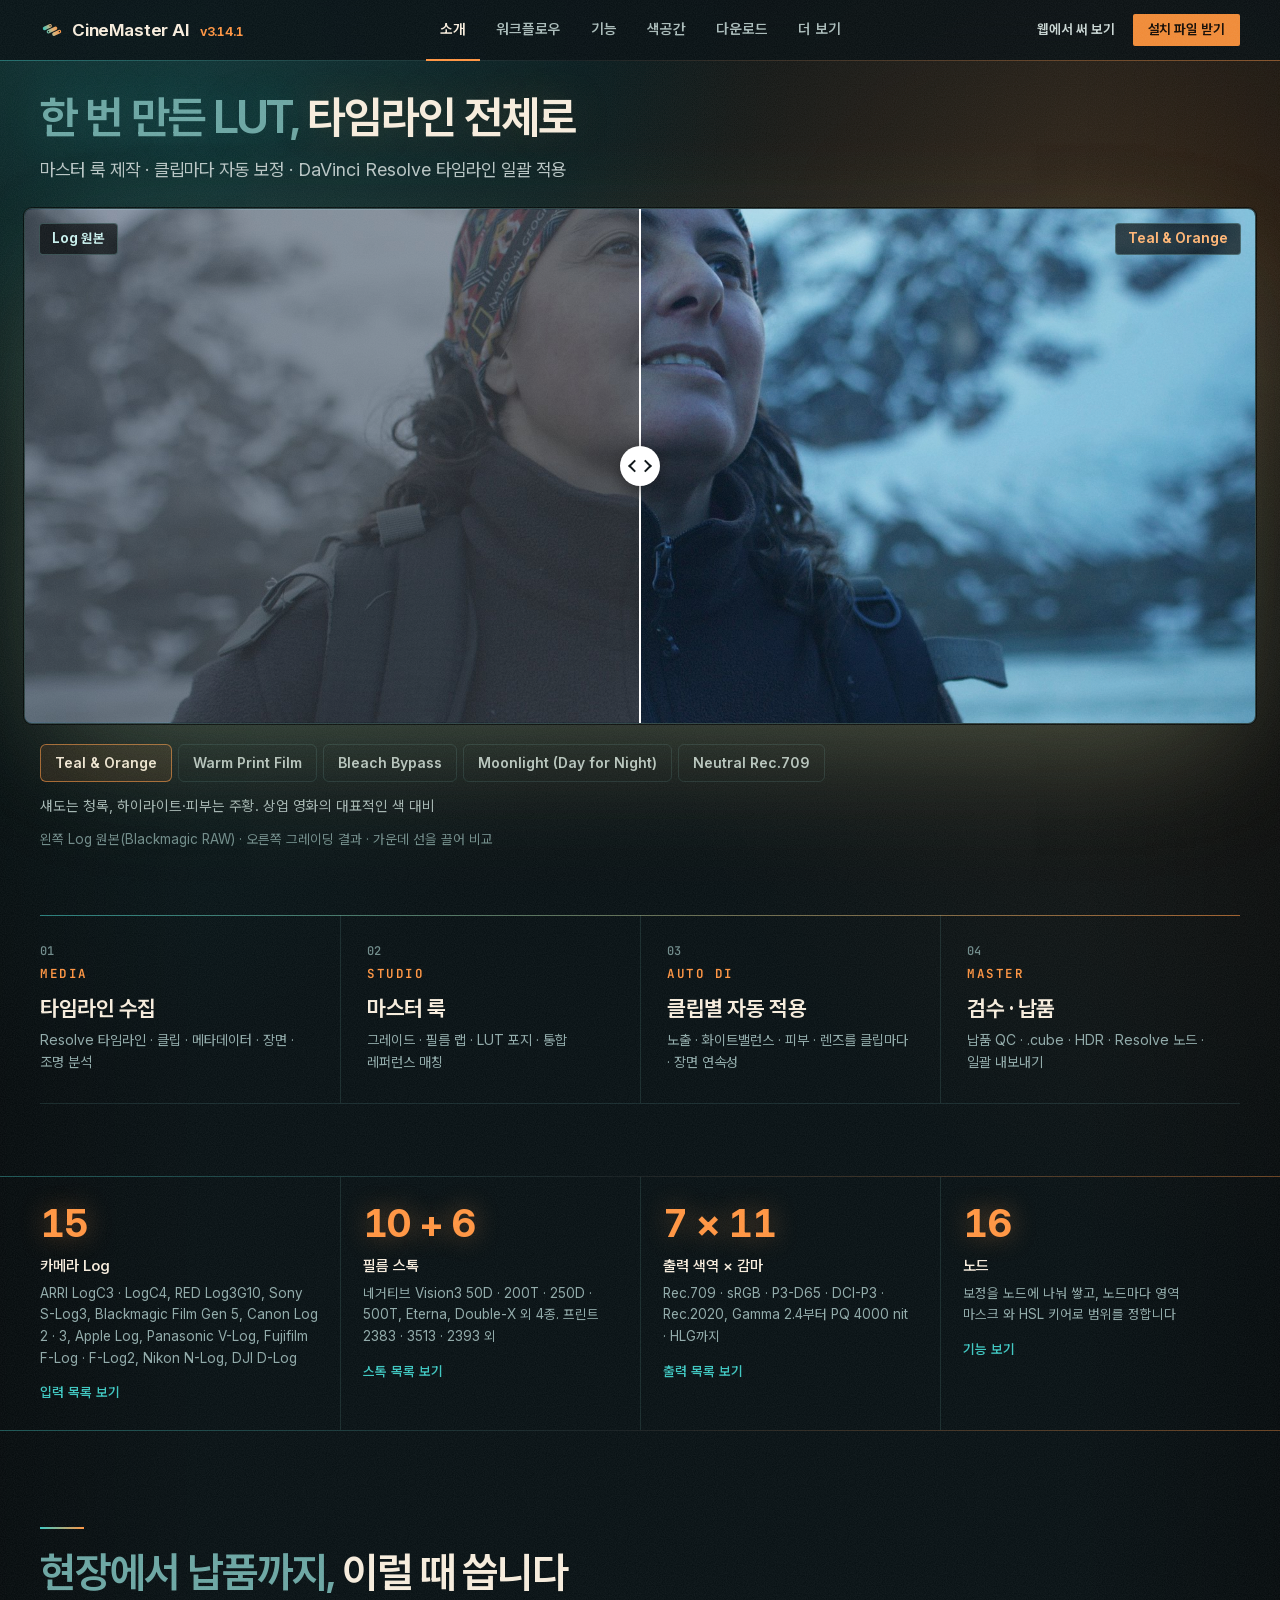
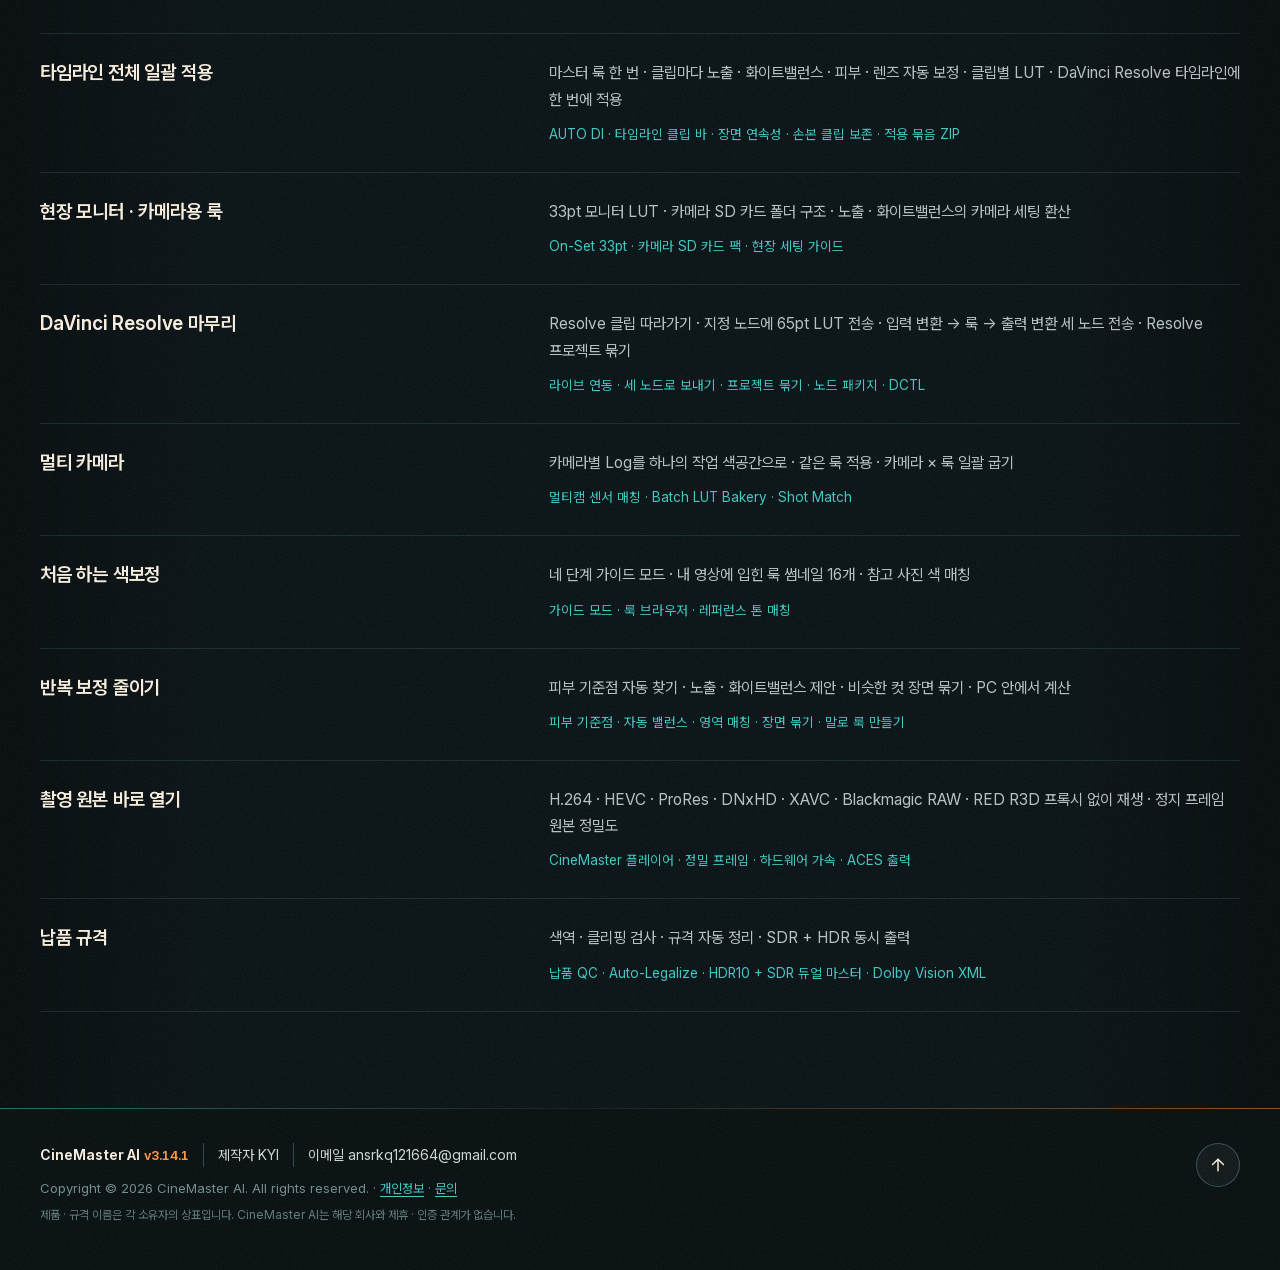
==== commit 25a21df5: "홈페이지 v3.14.1" ====
--- a/index.html
+++ b/index.html
@@ -19,14 +19,14 @@
   <link rel="apple-touch-icon" href="img/icon-512.png">
   <script>document.documentElement.className = "js";</script>
   <link rel="preload" href="fonts/InterVariable.woff2" as="font" type="font/woff2" crossorigin>
-  <link rel="stylesheet" href="site.css?v=3.14.0-d45029bd">
+  <link rel="stylesheet" href="site.css?v=3.14.1-d45029bd">
 </head>
 <body>
 <a class="skip" href="#main">본문으로 건너뛰기</a>
 
 <header class="nav">
   <div class="wrap nav-in">
-    <a class="brand" href="#intro" data-reload aria-label="CineMaster AI 처음으로 (새로고침)"><img src="img/logo-mark.svg" alt="" width="24" height="24">CineMaster AI <span class="ver">v3.14</span></a>
+    <a class="brand" href="#intro" data-reload aria-label="CineMaster AI 처음으로 (새로고침)"><img src="img/logo-mark.svg" alt="" width="24" height="24">CineMaster AI <span class="ver">v3.14.1</span></a>
     <nav class="tabs" aria-label="홈페이지 메뉴">
       <a href="#intro" data-nav="intro">소개</a>
       <a href="#flow" data-nav="flow">워크플로우</a>
@@ -404,7 +404,7 @@
   <section class="view" id="download" data-view="download" aria-labelledby="dl-h">
     <div class="wrap" data-subs>
       <h2 id="dl-h">다운로드</h2>
-      <p class="lede">설치형: 전체 기능 · 웹 버전: 색보정 · LUT 저장 · <b>v3.14</b> · 2026년 11월 25일</p>
+      <p class="lede">설치형: 전체 기능 · 웹 버전: 색보정 · LUT 저장 · <b>v3.14.1</b> · 2026년 11월 25일</p>
       <div class="subtabs" role="tablist" aria-label="다운로드">
         <button type="button" role="tab" id="st-get" aria-controls="get" aria-selected="true" data-sub="get">받기</button>
         <button type="button" role="tab" id="st-web" aria-controls="web" aria-selected="false" tabindex="-1" data-sub="web">웹 버전</button>
@@ -413,10 +413,10 @@
 
       <div class="subpanel is-on" id="get" role="tabpanel" aria-labelledby="st-get">
         <div class="dl-actions">
-          <a class="btn btn-amber" href="https://github.com/CINEMASTER-AI/cinemaster-ai.github.io/releases/download/v3.14.0/CineMaster_AI_Setup_v3.14.exe" data-installer>설치 파일 받기</a>
+          <a class="btn btn-amber" href="https://github.com/CINEMASTER-AI/cinemaster-ai.github.io/releases/download/v3.14.1/CineMaster_AI_Setup_v3.14.1.exe" data-installer>설치 파일 받기</a>
           <a class="btn btn-dark" href="#web">웹에서 바로 써 보기</a>
         </div>
-        <p class="hero-meta" data-installer-meta>Windows 10 · 11 (64비트) · v3.14 · 216.8 MB</p>
+        <p class="hero-meta" data-installer-meta>Windows 10 · 11 (64비트) · v3.14.1 · 216.8 MB</p>
       <div class="table-scroll" tabindex="0" role="region" aria-label="두 가지 방법 비교표">
       <table class="cmp">
         <caption>두 가지 방법 비교</caption>
@@ -466,15 +466,15 @@
         <h3 class="sec">파일 정보</h3>
           <dl class="fileinfo">
             <div class="row"><dt>설치 파일</dt>
-              <dd>CineMaster_AI_Setup_v3.14.exe · 216.8 MB</dd>
-              <dd class="hash"><span>SHA-256 84ea30020d238c09cf9e1924c2971f78fcf474e569440cab1b703ed2a2a50fba</span><button type="button" class="copy" data-copy="84ea30020d238c09cf9e1924c2971f78fcf474e569440cab1b703ed2a2a50fba" aria-label="설치 파일 SHA-256 복사">복사</button></dd>
+              <dd>CineMaster_AI_Setup_v3.14.1.exe · 216.8 MB</dd>
+              <dd class="hash"><span>SHA-256 15e76805f0e6d7fb1d4c7d2d8e72d03e372e77b6d670a74f9e749e5011cd46ba</span><button type="button" class="copy" data-copy="15e76805f0e6d7fb1d4c7d2d8e72d03e372e77b6d670a74f9e749e5011cd46ba" aria-label="설치 파일 SHA-256 복사">복사</button></dd>
             </div>
             <div class="row"><dt>웹 버전 zip</dt>
-              <dd>CineMaster_AI_Web_v3.14.zip · 3.3 MB</dd>
-              <dd class="hash"><span>SHA-256 c5be8d9e18df84806872f6970d59d2224656de0ed24484cd733a2d1c8ccea343</span><button type="button" class="copy" data-copy="c5be8d9e18df84806872f6970d59d2224656de0ed24484cd733a2d1c8ccea343" aria-label="웹 버전 zip SHA-256 복사">복사</button></dd>
+              <dd>CineMaster_AI_Web_v3.14.1.zip · 3.3 MB</dd>
+              <dd class="hash"><span>SHA-256 8799c64011d7a9501796151b04a6423085def93304e79d4583b940043f782bb2</span><button type="button" class="copy" data-copy="8799c64011d7a9501796151b04a6423085def93304e79d4583b940043f782bb2" aria-label="웹 버전 zip SHA-256 복사">복사</button></dd>
             </div>
             <div class="row"><dt>사용설명서 PDF</dt>
-              <dd>CineMaster_AI_v3.14_Manual_KR.pdf · 9.4 MB</dd>
+              <dd>CineMaster_AI_v3.14.1_Manual_KR.pdf · 9.4 MB</dd>
             </div>
           </dl>
           <p class="small">파일 확인: PowerShell <code>Get-FileHash 파일이름</code> ↔ 위 SHA-256</p>
@@ -494,7 +494,7 @@
     <div class="web-notes">
       <p>웹 버전: 색보정 · 노드 · 영역 마스크 · 필름 랩 · 스코프 · .cube 저장<br>
         설치형 전용: Shot Match · Resolve 연동 · 클립 빈 · AI 어시스트 · 영상 재생 · RAW · HDR 납품</p>
-      <p class="small">PC 화면 기준 · 오프라인용 <a href="downloads/CineMaster_AI_Web_v3.14.zip" download>웹 버전 zip, 3.3 MB</a></p>
+      <p class="small">PC 화면 기준 · 오프라인용 <a href="downloads/CineMaster_AI_Web_v3.14.1.zip" download>웹 버전 zip, 3.3 MB</a></p>
     </div>
       </div>
 
@@ -513,7 +513,7 @@
 
           <h3>설치 순서</h3>
           <ol class="steps">
-            <li><b>설치 파일 받기</b> → <code>CineMaster_AI_Setup_v3.14.exe</code></li>
+            <li><b>설치 파일 받기</b> → <code>CineMaster_AI_Setup_v3.14.1.exe</code></li>
             <li>내려받은 파일 실행</li>
             <li><b>다음</b> → <b>설치</b></li>
             <li>바탕화면의 <b>CineMaster AI</b> 아이콘으로 실행</li>
@@ -546,7 +546,7 @@
 
       <div class="subpanel is-on" id="manual" role="tabpanel" aria-labelledby="st-manual">
     <div class="manual">
-      <a class="cover" href="downloads/CineMaster_AI_v3.14_Manual_KR.pdf" target="_blank" rel="noopener" aria-label="사용설명서 PDF 열기">
+      <a class="cover" href="downloads/CineMaster_AI_v3.14.1_Manual_KR.pdf" target="_blank" rel="noopener" aria-label="사용설명서 PDF 열기">
         <img src="img/manual_cover.jpg" alt="CineMaster AI 사용설명서 표지" width="580" height="820" loading="lazy">
       </a>
       <div>
@@ -565,18 +565,18 @@
           <li>단축키와 문제 해결</li>
         </ul>
         <div class="row">
-          <a class="btn btn-line" href="downloads/CineMaster_AI_v3.14_Manual_KR.pdf" target="_blank" rel="noopener">설명서 열기</a>
-          <a class="btn btn-line" href="downloads/CineMaster_AI_v3.14_Manual_KR.pdf" download>PDF 내려받기</a>
-        </div>
-        <p class="file"><span class="mono">CineMaster_AI_v3.14_Manual_KR.pdf</span> · 9.4 MB</p>
+          <a class="btn btn-line" href="downloads/CineMaster_AI_v3.14.1_Manual_KR.pdf" target="_blank" rel="noopener">설명서 열기</a>
+          <a class="btn btn-line" href="downloads/CineMaster_AI_v3.14.1_Manual_KR.pdf" download>PDF 내려받기</a>
+        </div>
+        <p class="file"><span class="mono">CineMaster_AI_v3.14.1_Manual_KR.pdf</span> · 9.4 MB</p>
       </div>
     </div>
       </div>
 
       <div class="subpanel" id="updates" role="tabpanel" aria-labelledby="st-updates">
         <div class="timeline">
-      <div class="rel"><div class="rel-head"><span class="ver">v3.14.0</span><span class="date">2026-11-25</span></div><div><h3>네 단계 워크플로우 · AUTO DI — 한 번 만든 LUT, 타임라인 전체로</h3><ul><li>하단 독이 네 단계가 됐습니다: MEDIA · STUDIO · AUTO DI · MASTER(Shift+1 ~ 4). 예전 여섯 페이지는 단계 안의 갈래로 그대로 있고, 탭을 길게 눌러 끌면 순서가 바뀝니다.</li><li>AUTO DI: STUDIO에서 만든 마스터 룩을 타임라인 전체에 적용합니다. 클립마다 시간대 · 조명 · 렌즈를 읽어 룩 앞의 노출 · 화이트밸런스 · ±Green · 피부 · 필름 분기를 따로 맞추고, 같은 장면의 클립은 결과를 모읍니다. 클립별 LUT을 구워 DaVinci Resolve 타임라인에 한 번에 걸거나 적용 묶음 ZIP으로 저장합니다. 손으로 고친 클립은 덮어쓰지 않습니다.</li><li>타임라인 클립 바: STUDIO · MASTER의 뷰어 아래에 수집한 클립이 보이고, 누르면 그 클립의 원본과 그레이드로 바뀝니다. 손으로 고친 클립은 번호 테두리가 앰버입니다. 데크 위 줄의 [타임라인] 버튼 · 보기 메뉴로 끄고 켭니다.</li><li>CONFORM의 [타임라인 전체 수집] 결과가 그대로 타임라인 바와 AUTO DI에 올라옵니다. Resolve를 다시 수집하지 않습니다.</li><li>통합 레퍼런스 매칭: STUDIO · LUT 포지의 [레퍼런스] 탭. 같은 장면이면 화소끼리, 다른 장면이면 피부 · 하늘 · 식물 · 무채색 영역끼리 맞추고 샘플 라이브러리로 룩을 인식합니다. 1:1 Shot Match · 톤 매칭은 같은 탭의 방식으로 남아 있습니다.</li><li>명령 찾기(Ctrl+K) 같은 큰 창을 열 때 오류가 나면 화면 전체가 검게 멈추던 것을 고쳤습니다. 그 창만 닫고 [다시 불러오기]를 안내합니다.</li><li>헤더 · 하단 독의 글자 겹침과 1600 ~ 1740px 창에서 그레이드 페이지의 위 줄이 넘치던 것을 고쳤습니다.</li></ul></div></div>
-      <details class="older"><summary>이전 버전 31개 보기</summary><div class="rel"><div class="rel-head"><span class="ver">v3.13.1</span><span class="date">2026-11-24</span></div><div><h3>작업 순서 길잡이 · 샘플 106종 · LUT 엔진 안정성</h3><ul><li>작업 순서 길잡이: 하단 독 왼쪽의 [길잡이]를 누르면 할 일을 순서대로 보여 줍니다. 단계마다 [여기로 가기]로 그 화면으로 옮겨 주고, 끝난 단계는 스스로 표시합니다. 목표는 LUT 만들기 · 레퍼런스처럼 맞추기 · Resolve로 보내기 세 가지입니다.</li><li>LUT FORGE의 샘플이 106종이 됐습니다. 카드에 톤 곡선과 암부 · 미드톤 · 명부의 대표 색이 바로 보이고, 이름만 다른 중복이 없도록 전부 서로 다른 룩으로 맞췄습니다.</li><li>LUT 정확도 측정: LUT FORGE의 검수 칸에서 33pt · 65pt의 격자 보간 오차(ΔE2000)를 재서 보여 줍니다.</li><li>극단적인 색에서 계산이 깨지던 경우 두 가지를 고쳤습니다(소프트 라이트 합성 뒤의 넘침, 톤매핑의 넘침). 보통의 그림에서는 결과가 같습니다.</li><li>국소 자동 보정이 약 2배, 여러 파일 묶음 저장이 약 1.8배 빨라졌습니다.</li></ul></div></div><div class="rel"><div class="rel-head"><span class="ver">v3.13.0</span><span class="date">2026-11-24</span></div><div><h3>05 LUT FORGE — 65pt LUT 제작 · 검수 · 변환</h3><ul><li>하단 독에 05 LUT FORGE 페이지가 생겼습니다(Shift+5). MASTER는 06이 됐습니다(Shift+6). 작업 고르기 맨 위의 &#x27;LUT 제작 스튜디오&#x27;로도 엽니다.</li><li>샘플 75종(필름 · 장르 · 광고 · 다큐 · 흑백 · 기술)을 레시피로 넣었습니다. 고르면 슬라이더 값으로 들어와 그대로 고칠 수 있고, 65pt로 굽습니다.</li><li>레퍼런스 매칭: 이미지 1 ~ 3장의 톤 · 색 성향을 슬라이더 값과 잔여 뉘앙스 격자로 옮깁니다. 명암 · 색상 · 채도 · 스플릿 토닝을 따로 조절합니다.</li><li>말로 만들기: &#x27;비 오는 밤의 누아르, 청록 암부, 피부 유지&#x27;처럼 적으면 기존 슬라이더 값으로 바꿉니다. 이 PC 안에서 읽고, &#x27;대비만 15% 낮게&#x27; 같은 상대 수정도 됩니다.</li><li>LUT 믹서 · Diff: 두 LUT을 전체 / 휘도만 / 색만, 밝기 대역별로 섞고, 차이(ΔE · 변위)를 보고, Delta LUT으로 뽑습니다.</li><li>필수 검수: 내보내기 전에 단조성 · 밴딩 · 색역 클리핑 · 스킨톤 · 무채색 축을 검수해 Health Score를 냅니다. 통과해야 출고가 열리고, 자동 보정은 결함 격자점 둘레만 다듬습니다.</li><li>묶음 출고: 출력 색공간 × 격자 크기(65 · 35 · 33 · 17pt) × 강도(100 · 75 · 50%)를 한 번에 저장합니다. 장비별 프리셋과 QC 보고서가 함께 나옵니다.</li><li>레시피 서명: 내보낸 .cube를 다시 열면 만든 때의 슬라이더를 그대로 되찾습니다.</li><li>스트레스 시뮬레이터: 노출 · 색온도 · 채도를 흔들어 LUT이 버티는지 화면에서 확인합니다. 내보내는 LUT은 달라지지 않습니다.</li><li>FILM LAB에 LUT에 담기는 색 변환과 담기지 않는 광학 질감을 나눠 표시했습니다. GRADE · FILM LAB에서 지금 룩을 LUT Forge로 보낼 수 있습니다.</li><li>스킨톤 축을 125.5°로 바꿨습니다. Skin-Tone Lock · Skin Hue Uniformity를 쓴 기존 룩은 결과가 조금 달라집니다.</li><li>재생 중 해상도 자동: 4K 영상을 재생하는 동안 처리 해상도를 화면 크기에 맞춰 낮춥니다. 멈추면 원래 해상도로 돌아옵니다(설정에서 끌 수 있습니다).</li></ul></div></div><div class="rel"><div class="rel-head"><span class="ver">v3.12.0</span><span class="date">2026-11-24</span></div><div><h3>ACES · 작업별 전용 창 · 새 화면 디자인 · CineMaster 플레이어</h3><ul><li>ACES 출력 변환을 넣었습니다. MASTER의 출력 칸에서 ACES 1.3 · 2.0의 Rec.709 · sRGB · P3-D65 · Rec.2020 · HDR(PQ 500 ~ 4000 nits)을 고르실 수 있고, 화면과 내보낸 LUT이 OpenColorIO의 같은 변환을 거칩니다.</li><li>작업 색공간에 ACEScc를, 색역 압축 방식에 ACES RGC(Reference Gamut Compression)를 더했습니다. 고르지 않으면 예전과 같은 결과입니다.</li><li>MASTER에 &#x27;ACES 주고받기&#x27; 탭이 생겼습니다. 지금 룩을 CLF(LMT) · OpenColorIO 설정 묶음 · AMF로 저장하고, 받은 AMF를 가져와 카메라 · 출력 변환 · ASC CDL을 옮깁니다.</li><li>Resolve가 ACES 프로젝트이면 연동 창에 입력 · 출력 변환을 보여 드리고, 출력이 다르면 [ACES 출력 맞추기]를 권합니다. ACES 출력을 고른 상태로 보내면 하이라이트 롤오프를 LUT에 굽지 않아 Resolve의 출력 변환과 두 번 걸리지 않습니다. 왕복 검증에 &#x27;ACES 프로젝트&#x27; 구성을 더했습니다.</li><li>앱을 열면 작업 고르기 창에서 작업을 고릅니다. Resolve 연동 그레이딩, 빠른 LUT 매칭, LUT 복제 · 변환, 검수(QC) 스튜디오, 현장 DIT는 그 일에 필요한 칸만 보여 주는 전용 창이고, 전용 창에서 하던 작업은 전체 스튜디오로 그대로 넘어갑니다. &#x27;다음부터 이 작업으로 바로 시작&#x27; 을 켜면 이 창을 건너뜁니다.</li><li>Ctrl+K 명령 찾기를 만들었습니다. 메뉴 · 패널 · 카메라 · 출력 · 샘플 룩 · 가이드를 한글, 영문, 초성, 예전 이름으로 찾습니다.</li><li>화면을 전체적으로 정리했습니다. 영상 주변은 무채색 회색으로, 강조색은 앰버 하나로 통일했고, ? 도움말과 슬라이더 조작(Shift = 정밀, 더블클릭 = 기본값)을 한 가지 규칙으로 맞췄습니다.</li><li>이름을 바꿨습니다: MEDIA → SOURCE, COLOR → GRADE, DELIVER → MASTER, 미디어 풀 → 클립 빈, 미디어 스토리지 → 폴더 탐색기, 파워 윈도우 → 영역 마스크, 퀄리파이어 → HSL 키어, Outside 노드 → 반전 노드, 컬러 워퍼 → 컬러 메쉬, ColorSlice → 벡터 밀도, Color Compressor → 색상 수렴, HDR 존 → 존 그레이딩, 그랩 스틸 → 스틸 저장. 단축키와 저장한 파일은 그대로이고, 명령 찾기에서 예전 이름으로도 찾으실 수 있습니다.</li><li>검수 스튜디오에서 그림 · 렌더 파일 · 폴더를 한 번에 검사하고 CSV · 인쇄용 보고서로 저장합니다.</li><li>노드 트리 템플릿, 골라서 붙여 넣기(Alt+V), A/B 임시 비교(` 키), 카드 머리 Alt+클릭으로 그 카드만 끄고 보기를 더했습니다.</li><li>내보내기 프리셋(이름 규칙 · 범위 · 크기 · 폴더 · Resolve 설치를 한 번에)과 프로젝트를 넘나드는 내 룩 라이브러리를 만들었습니다. 커브에 Lum Mix와 채널별 Soft Clip을 더했습니다(기본값은 예전 결과).</li><li>영상 재생을 CineMaster 플레이어로 바꿨습니다. 앱에 든 디코더가 원본에서 바로 읽어 재생하므로 운영체제의 코덱이나 다른 플레이어가 필요 없고, H.264 · HEVC · ProRes · DNxHD · XAVC · AV1 등이 파일 크기와 상관없이 바로 열립니다. 프록시를 기다리거나 파일을 내려받지 않습니다.</li><li>영상이 멈춰 있을 때는 그 프레임을 원본 16비트로 다시 읽어 보여 드립니다(정밀 프레임). 스코프 · 스포이드 · 매칭 · QC가 이 값을 씁니다. 재생 소리는 도구줄의 [재생 소리]로 켭니다.</li><li>설정에 &#x27;하드웨어 가속&#x27; 탭이 생겼습니다. GPU 디코드 · 인코드를 먼저 쓰고 실패하면 CPU로 넘어갑니다. 하단 독에서 CPU · GPU · VRAM 사용률과 백그라운드 작업을 보실 수 있습니다. Look Vault의 일괄 LUT 굽기도 여기에 진행률이 보이고 취소할 수 있습니다.</li><li>Blackmagic RAW를 엽니다. PC에 설치된 Blackmagic RAW 구성 요소(Blackmagic RAW Player · DaVinci Resolve 등)를 찾아 쓰고, 없으면 안내해 드립니다. ARRIRAW는 지원하지 않습니다.</li><li>Resolve로 보내기가 규격 검사에 막혀 LUT이 걸리지 않던 것을 고쳤습니다. 이제 보내고, 걸린 항목은 결과 문구에 적습니다. 할레이션 · 그레인 같은 질감은 DCTL로 다음 노드에 함께 보냅니다. 연결 확인으로 창이 멈추던 것도 줄였습니다.</li><li>Resolve에서 저장한 스틸(.drx)을 노드 트리 템플릿으로 등록해, 정해 둔 노드에 LUT을 한 번에 넣을 수 있습니다.</li><li>AI 어시스트에 &#x27;말로 룩 만들기&#x27; 를 더했습니다. 적으신 말을 기존 조정값으로 바꾸며, 인터넷과 모델을 쓰지 않습니다. 장면 묶기는 400클립 기준 26초에서 0.06초로 빨라졌습니다.</li><li>AI 어시스트의 장면 묶기에 [장면별 밸런스 계산]을 더했습니다. 같은 장면의 클립들을 함께 보고 노출 · 화이트밸런스를 장면마다 하나씩 제안하며, 지금 룩에 그 값을 더한 LUT을 장면 수만큼 한 번에 저장할 수 있습니다.</li><li>AI 어시스트에 &#x27;영역 매칭&#x27; 을 더했습니다. 레퍼런스와 원본을 피부 · 하늘 · 식물 · 나머지 화면으로 나눠 같은 영역끼리 맞춥니다. 얼굴이 보이지 않는 컷에서도 피부를 더 좁게 찾도록 사람 · 피부 분할 모델을 함께 넣었습니다.</li><li>Blackmagic RAW와 RED R3D를 CineMaster 플레이어로 이어 재생합니다. 멈추면 그 프레임을 원본 정밀도(12 · 16비트)로 다시 엽니다. R3D는 GPU로 풀어 재생합니다. Blackmagic RAW는 따로 설치하지 않아도 열립니다.</li><li>Resolve 연동: CineMaster 프로젝트가 Resolve 프로젝트 하나에 묶입니다. 다른 Resolve 프로젝트가 열려 있으면 따라가기와 보내기를 멈추고 알려 드립니다.</li><li>Resolve 연동에 [세 노드로 보내기]를 더했습니다. 노드 세 개에 입력 변환 → 룩 → 출력 변환 LUT을 한 번에 겁니다 (Resolve의 CST → LUT → CST 구성과 같은 일).</li><li>Resolve로 바로 보내는 LUT을 모두 65pt로 올렸습니다. 굽는 시간은 여러 스레드로 나눠 0.8초에서 0.1초로 줄였고, 결과 값은 예전과 같습니다. 연동 설정에서 33pt로 되돌릴 수 있습니다.</li><li>Resolve 연동이 더 빨리 따라옵니다. 클립과 플레이헤드를 확인하는 주기를 절반으로 줄였고, 값을 바꾼 뒤 자동으로 보내기까지의 시간을 2.5초에서 1초로 줄였습니다. 따라가기 화면은 폭 1920으로 가져오며 [프레임 다시 가져오기]는 원본 크기입니다.</li><li>&#x27;LUT 강도&#x27; 는 내보내기 전용 값이라 Resolve로 보내는 LUT에는 굽지 않습니다. 화면과 Resolve가 같은 그림이 됩니다 (연동 설정에서 굽도록 바꿀 수 있습니다).</li><li>좁은 창에서 큰 창의 글자가 잘리던 것을 고쳤고, 알림을 눈에 덜 띄는 모양으로 바꿨습니다. 보통 알림은 4초 뒤에 스스로 사라집니다.</li><li>Ctrl+S가 파일 창 없이 앱 전용 폴더에 바로 저장합니다 (룩 파일로 내려받기는 Ctrl+Shift+S). 노드를 오른쪽 버튼으로 누르면 메뉴가 열립니다. 하단의 페이지 탭을 창 가운데에 두었습니다.</li><li>클립 빈의 스틸 · 썸네일 색을 멈춘 프레임 · 재생 화면과 같게 맞췄습니다. ALEXA Mini의 ProRes 4444 XQ처럼 색 표식이 빈 영상도 열립니다.</li><li>설정에서 업데이트 채널(안정판 · 베타)을 고르실 수 있고, 도움말 메뉴에 [새 버전 확인]을 두었습니다. 기본은 안정판입니다.</li><li>기존 카메라의 수식 · 기본 설정으로 내보내는 LUT · 저장한 룩 파일은 그대로입니다.</li></ul></div></div><div class="rel"><div class="rel-head"><span class="ver">v3.9.0</span><span class="date">2026-11-21</span></div><div><h3>AI 어시스트 · 카메라 Log 6종 추가</h3><ul><li>하단 독에 [AI 어시스트]를 만들었습니다. 피부 기준점 · 자동 밸런스 · 장면 묶기 · 내 스타일 · QC 설명을 한 창에서 쓰고, 계산은 모두 이 PC 안에서 합니다.</li><li>제안마다 근거와 신뢰도(높음 · 보통 · 낮음)를 보여 드립니다. 누르고 있는 동안 미리보기로 확인하고, 적용한 뒤에는 Ctrl+Z 한 번으로 되돌립니다.</li><li>피부 기준점은 화면에서 얼굴을 찾아 볼 · 이마의 피부색을 씁니다. 얼굴이 없으면 예전처럼 색 범위로 찾고 신뢰도를 낮게 표시합니다.</li><li>내 스타일은 기본으로 꺼져 있습니다. 켜면 LUT을 저장할 때 그 화면의 밝기 · 색 분포 숫자와 보정값을 이 PC에만 기록합니다(영상 · 사진은 저장하지 않습니다). 기록은 언제든 지울 수 있습니다.</li><li>Panasonic V-Log, Fujifilm F-Log · F-Log2 · F-Log2 C, Nikon N-Log, DJI D-Log를 지원합니다. 제조사가 공개한 문서의 수식 그대로이고, 파일에 Log 이름이 적혀 있으면 자동으로 맞춥니다.</li><li>하단 독 오른쪽에 [피드백 보내기] 버튼을 두었습니다.</li><li>사용 통계에 동의한 경우, 처음 LUT을 저장하기까지 걸린 시간을 한 번 보냅니다. 개인정보 처리 안내에도 적었습니다.</li><li>기존 카메라의 수식 · 내보내는 LUT · 저장한 룩 파일은 그대로입니다.</li></ul></div></div><div class="rel"><div class="rel-head"><span class="ver">v3.8.8</span><span class="date">2026-11-20</span></div><div><h3>잘리던 안내 글자 · 피드백 답장</h3><ul><li>Resolve 연동 창의 연결 안내처럼 긴 경로가 들어 있는 글이 오른쪽에서 잘리던 것을 고쳤습니다. 칸 안에서 줄을 바꿔 끝까지 보입니다.</li><li>홈페이지 피드백 칸: 버그 · 질문일 때 답장 받을 이메일을 적어 달라고 안내합니다.</li><li>자주 묻는 질문 아래에 피드백 칸 안내를 넣었습니다. 자주 나오는 질문은 이 목록에 답을 올립니다.</li><li>링크를 공유할 때 보이는 미리보기를 심볼과 로고로 바꾸고 이름에서 버전을 뺐습니다.</li><li>수식 · 내보내는 LUT · 저장한 룩 파일은 그대로입니다.</li></ul></div></div><div class="rel"><div class="rel-head"><span class="ver">v3.8.7</span><span class="date">2026-11-20</span></div><div><h3>피드백 칸 · 사용 통계 동의 · 개인정보 처리 안내</h3><ul><li>홈페이지 [더 보기]에 피드백 칸을 만들었습니다. 로그인 없이 버그 · 기능 제안 · 질문을 바로 보낼 수 있습니다.</li><li>프로그램을 처음 열 때 사용 통계와 오류를 보낼지 물어봅니다. 동의한 경우에만 프로그램 버전, 연 페이지 이름, 오류 문구를 익명으로 보냅니다. 영상 · 파일 이름 · 룩 · LUT은 보내지 않습니다.</li><li>동의는 도움말 메뉴의 [사용 통계 · 오류 보내기]에서 언제든 바꿀 수 있습니다. 같은 메뉴에 [피드백 보내기]와 [개인정보 처리 안내]를 넣었습니다.</li><li>홈페이지에 개인정보 처리 안내를 올렸습니다. 모으지 않는 것, 동의한 경우에만 모으는 것, 보관하는 곳을 적었습니다.</li><li>수식 · 내보내는 LUT · 저장한 룩 파일은 그대로입니다.</li></ul></div></div><div class="rel"><div class="rel-head"><span class="ver">v3.8.6</span><span class="date">2026-11-20</span></div><div><h3>탭과 Master 줄을 끌어서 옮기기 · 설치 후 아이콘</h3><ul><li>COLOR의 팔레트 탭과 각 페이지 작업 칸의 탭을 마우스로 끌어 순서를 바꿀 수 있습니다. 숫자 키 1~7은 화면에 보이는 순서를 따릅니다.</li><li>Master 패널은 줄의 이름을 잡고 위아래로 끌면 묶음 안에서 순서가 바뀝니다. 이름이 아닌 곳을 좌우로 끌면 예전처럼 값이 바뀝니다.</li><li>키보드로는 탭에 초점을 두고 Alt + 방향키로 옮깁니다. 바꾼 순서는 [레이아웃 초기화]로 되돌립니다.</li><li>새 버전을 덮어 설치한 뒤에도 바탕화면 · 시작 메뉴 아이콘이 예전 로고로 남던 것을 고쳤습니다.</li><li>수식 · 내보내는 LUT · 저장한 룩 파일은 그대로입니다.</li></ul></div></div><div class="rel"><div class="rel-head"><span class="ver">v3.8.5</span><span class="date">2026-11-20</span></div><div><h3>클립이 많은 타임라인 수집 · 새 사용설명서</h3><ul><li>CONFORM의 [타임라인 전체 수집]이 클립이 많은 타임라인에서 중간에 멈추던 것을 고쳤습니다. 60개까지만 읽던 제한을 1000개로 늘렸습니다.</li><li>수집하는 동안 &#x27;42 / 150&#x27; 처럼 진행 상황과 지금 읽는 클립 이름이 보이고, [중지]를 누르면 그때까지 읽은 클립만 가져옵니다.</li><li>같은 원본에서 여러 번 잘라 쓴 클립도 컷마다 제 대표 프레임으로 샷 밸런싱합니다. 읽지 못한 클립은 건너뛰고 나머지를 계속 읽습니다.</li><li>수집 중에는 Resolve 따라가기를 잠시 쉬어, 화면이 클립을 따라 계속 바뀌지 않습니다. 대표 프레임을 줄여 담아 메모리도 훨씬 덜 씁니다.</li><li>사용설명서를 홈페이지와 같은 디자인으로 새로 만들고, 그림과 설명을 모두 지금 화면에 맞췄습니다.</li><li>홈페이지: 머리줄 로고를 누르면 늘 첫 화면 맨 위에서 다시 열리고, 바닥글의 메일 주소는 눌리지 않는 글자로 바꿨습니다.</li><li>홈페이지: 심볼을 앱 아이콘과 같은 모양(알약마다 구멍 하나)으로 맞추고, 받기 칸은 설치 파일과 웹 버전 두 가지로 정리했습니다.</li><li>수식 · 내보내는 LUT은 그대로입니다.</li></ul></div></div><div class="rel"><div class="rel-head"><span class="ver">v3.8.4</span><span class="date">2026-11-20</span></div><div><h3>DaVinci Resolve의 DCTL 오류 창 해결</h3><ul><li>DaVinci Resolve가 LUT 목록에서 Spatial_Look.dctl을 읽을 때마다 &#x27;Error Processing DaVinci CTL&#x27; 창을 띄우던 것을 고쳤습니다.</li><li>이미 내보낸 Spatial_Look.dctl은 새 버전에서 다시 내보내면 오류가 사라집니다. 색을 담은 .cube 파일은 그대로 쓰시면 됩니다.</li><li>화면 · 수식 · 내보내는 LUT은 그대로입니다.</li></ul></div></div><div class="rel"><div class="rel-head"><span class="ver">v3.8.3</span><span class="date">2026-11-20</span></div><div><h3>DaVinci Resolve가 꺼져 있을 때 창이 멈추던 것 해결</h3><ul><li>DaVinci Resolve를 켜지 않고 쓸 때 어디를 누르든 1~3초씩 늦게 반응하던 것을 고쳤습니다. 앱이 Resolve 연결을 확인할 때마다 창이 몇 초씩 멈추던 것이 원인이었습니다.</li><li>Resolve가 꺼져 있으면 연결을 시도하지 않고, 켜면 예전처럼 자동으로 연결합니다.</li><li>Resolve는 켜져 있는데 연결이 안 될 때(외부 스크립팅 꺼짐 등)는 다시 시도하는 간격을 늘립니다. 연동 설정 도우미를 열면 바로 다시 시도합니다.</li><li>화면 · 수식 · 내보내는 LUT은 그대로입니다.</li></ul></div></div><div class="rel"><div class="rel-head"><span class="ver">v3.8.2</span><span class="date">2026-11-20</span></div><div><h3>처음 누를 때 멈추던 것 해결</h3><ul><li>앱을 켠 직후 2초쯤 화면이 멈추던 것을 없앴습니다. 색 계산 준비를 뒤에서 하므로, 켜자마자 눌러도 바로 반응합니다.</li><li>샘플 룩 · 3D Cube · 스포이드 보정 · LUT 굽기를 처음 쓸 때 1초 넘게 멈추던 것을 없앴습니다. 필요한 준비를 화면이 뜬 직후 미리 해 둡니다.</li><li>샘플 룩 창이 더 빨리 열립니다. 미리보기 16칸을 한꺼번에 만들지 않고 차례로 채웁니다.</li><li>내보내는 LUT과 수식은 그대로입니다. 예전에 저장한 룩 파일도 그대로 열립니다.</li></ul></div></div><div class="rel"><div class="rel-head"><span class="ver">v3.8.1</span><span class="date">2026-11-19</span></div><div><h3>새 로고 · 더 잘 보이는 글자 · 가벼워진 화면</h3><ul><li>로고를 새로 만들었습니다. 알약 세 개가 비스듬히 쌓여 틸에서 오렌지로 넘어가는 모양이며, 창 · 작업 표시줄 · 바탕화면 아이콘이 바뀝니다.</li><li>글자가 더 잘 보입니다. 숫자와 라벨에 쓰던 가는 고정폭 글꼴을 본문 글꼴로 바꾸고, 굵기와 작은 글자 크기를 한 단계씩 올리고, 흐린 글자색을 밝혔습니다.</li><li>그래프 크기를 마우스 휠로 바꿀 수 있습니다. FILM LAB의 D-LogE 곡선과 HDR Zones의 존 히스토그램 위에서 휠을 굴리면 줄고 늘어나며, 더블클릭하면 원래 크기로 돌아갑니다.</li><li>화면이 가벼워졌습니다. 값을 바꿀 때마다 화면 전체가 다시 그려지던 것을 없애고, 주기적으로 다시 그리던 그래프는 바뀐 때만 그립니다.</li><li>내보내는 LUT과 수식은 그대로입니다. 예전에 저장한 룩 파일도 그대로 열립니다.</li></ul></div></div><div class="rel"><div class="rel-head"><span class="ver">v3.8.0</span><span class="date">2026-11-19</span></div><div><h3>화면을 전부 새로 다듬었습니다</h3><ul><li>화면 전체를 평면 디자인으로 다시 만들었습니다. 헤더 · 뷰포트 도구줄 · 스코프 · 아래 작업 칸이 창 크기에 맞춰 스스로 정리되고, 작은 창에서도 가로 스크롤이 생기지 않습니다.</li><li>글꼴을 Pretendard와 JetBrains Mono로 바꿔 글자와 숫자가 더 또렷하게 읽힙니다.</li><li>카드 안의 긴 설명을 없애고, 카드 오른쪽 위의 ? 버튼을 누르면 요약 · 조작 팁 · 단축키가 열리게 했습니다.</li><li>COLOR 페이지: MASTER를 아래 작업 칸 왼쪽의 세로 패널로 옮기고, Primaries · HDR Zones(6구간을 한 화면에) · 3D Warper(점을 직접 끌기, 격자 밀도, Chroma·Luma 보기, 뷰포트에서 끌기) · Mixer · Power Window를 새로 구성했습니다.</li><li>새 색 도구: Color Compressor의 Range Width, 합성의 암부 · 명부 보호, Film Lab의 Print Contrast · Black Point, Skin Hue Uniformity, Skin Midtone Softener, 퀄리파이어의 Clean Black · Clean White · Matte Blur, 스킨톤 레이더와 타깃 스킨 프리셋.</li><li>DELIVER 페이지: 출력 색역 · 감마 그래프, LUT 정확도 리포트, 파일 이름 규칙 버튼, 여러 출력을 한 번에 굽는 일괄 내보내기를 더했습니다.</li><li>스코프 창을 정리하고, 오른쪽의 세로 글자 탭을 아이콘 탭으로 바꿨습니다.</li><li>&#x27;JSON&#x27; 이라는 표기를 &#x27;룩 파일&#x27; 로 바꿨습니다 (룩 파일 저장 · 룩 파일 불러오기). 예전에 저장한 파일은 그대로 열립니다.</li><li>설정 · 가이드 창을 필요할 때 불러와 앱이 조금 더 빨리 열립니다.</li></ul></div></div><div class="rel"><div class="rel-head"><span class="ver">v3.7.2</span><span class="date">2026-11-19</span></div><div><h3>사용설명서를 처음부터 다시 만들었습니다</h3><ul><li>사용설명서를 버전별 추가 설명이 아닌 프로그램 전체 설명서로 새로 썼습니다. 모든 그림을 최신 화면으로 다시 찍고, 그림 위 번호와 짧은 설명으로 정리했습니다.</li><li>헤더의 변경 기록(시계 버튼) 창이 아래 화면에 가려 일부만 보이던 문제를 고쳤습니다.</li><li>DELIVER 페이지의 .CUBE 저장 · Resolve에 설치 버튼이 좁은 창에서 잘려 보이지 않던 문제를 고쳤습니다. 이제 저장 버튼이 오른쪽에 따로 한 줄로 모여 있습니다.</li></ul></div></div><div class="rel"><div class="rel-head"><span class="ver">v3.7.1</span><span class="date">2026-11-19</span></div><div><h3>창을 다시 띄울 때 렉 없애기와 Resolve와 같은 Log 영상 레벨</h3><ul><li>작업 표시줄에서 창을 다시 띄울 때 화면이 한동안 검게 남던 문제를 고쳤습니다. 이제 누르는 즉시 화면이 보입니다.</li><li>창을 최소화해 두면 영상 프레임 처리와 Resolve 상태 확인을 쉬어 GPU와 CPU를 덜 씁니다.</li><li>보기 메뉴의 &#x27;Log 영상 코드값 그대로&#x27; 를 켜면, Resolve를 거치지 않고 연 Log 영상도 Resolve에서 LUT을 건 결과와 같은 밝기로 보입니다. 기본값은 예전과 같습니다.</li><li>Resolve 왕복 검증이 원본 크기에서 계산해, 질감이 많은 장면에서도 정확하게 판정합니다.</li><li>프로젝트를 내보내면 미디어 풀 목록도 함께 담기고, 가져오면 그대로 이어집니다. 프로젝트를 지우면 그 프로젝트의 미디어 풀 목록도 정리됩니다.</li><li>사용설명서를 v3.7.1로 새로 만들었습니다 (메뉴바 · 프로젝트 · 프리뷰 해상도 · Log 영상 레벨).</li></ul></div></div><div class="rel"><div class="rel-head"><span class="ver">v3.7.0</span><span class="date">2026-11-19</span></div><div><h3>프로젝트 관리자 · 상단 메뉴바 · 프리뷰 해상도</h3><ul><li>DaVinci Resolve처럼 프로젝트를 만들고 골라 열 수 있습니다. 프로젝트마다 그레이딩 · 히스토리 · Look Vault · 미디어 풀을 따로 저장합니다. 예전 작업은 &#x27;기본 프로젝트&#x27; 에 그대로 있습니다.</li><li>화면 맨 위에 파일 · 편집 · 보기 · 재생 · 컬러 · 작업 공간 · 도움말 메뉴가 생겼습니다. 키보드(F10, 방향키)로도 움직일 수 있고, 단축키가 메뉴 옆에 보입니다.</li><li>뷰포트 도구줄과 환경설정에서 프리뷰 해상도(Full · 1/2 · 1/4)를 고를 수 있습니다. 원본 영상과 내보내는 LUT은 그대로 두고 화면 처리만 가볍게 해 4K 재생이 부드러워집니다.</li><li>패널의 글자 크기를 다섯 단계로 정리해 한눈에 읽기 쉬워졌습니다.</li></ul></div></div><div class="rel"><div class="rel-head"><span class="ver">v3.6.2</span><span class="date">2026-11-19</span></div><div><h3>더 가벼운 재생과 &#x27;준비 중&#x27; 설정 모두 열기</h3><ul><li>4K 영상을 재생할 때 화면이 끊기던 원인을 없앴습니다. 스코프가 GPU를 기다리느라 멈추던 시간이 사라졌고, 영상 프레임이 바뀔 때만 다시 그려 GPU 부담이 크게 줄었습니다.</li><li>영상의 카메라 정보를 읽는 시간이 절반으로 줄었고, 같은 파일을 다시 열면 바로 읽습니다. 미디어 풀에 클립을 여러 개 넣을 때도 빨라졌습니다.</li><li>설정에서 &#x27;준비 중&#x27; 이던 일곱 가지가 모두 동작합니다: Resolve LUT 폴더 지정, 권장 보간 표기, 1D Shaper 기본값, 32bit 프레임버퍼, 컨택트 시트 해상도, 컨폼 핸들, QC 신호 범위.</li><li>Resolve를 다시 켠 뒤 연결되지 않던 실전 테스트 단계의 원인을 좁혀 종료 절차를 고쳤습니다.</li></ul></div></div><div class="rel"><div class="rel-head"><span class="ver">v3.6.1</span><span class="date">2026-11-18</span></div><div><h3>Resolve 연동 화면을 Resolve 결과와 똑같이</h3><ul><li>Resolve를 따라갈 때 CineMaster 화면이 Resolve에서 LUT를 건 결과와 같아지도록 원본 프레임을 Resolve와 같은 레벨로 읽습니다. Log 클립은 코드값을 그대로 씁니다.</li><li>실제 Resolve에서 같은 프레임으로 잰 차이가 ΔE 2.5에서 0.24로 줄었습니다. 2단계 규격 검사와 왕복 검증도 Resolve 스틸을 그대로 씁니다.</li><li>연동 설정 도우미가 Resolve가 꺼져 있을 때, 켜져 있지만 Resolve 안의 스크립트 서버가 시작되지 못했을 때, 외부 스크립팅이 꺼져 있을 때를 나눠 해결 방법을 알려 드립니다.</li><li>1초마다 확인하는 연결 상태 요청이 색 관리 판단에 필요한 값만 보내 훨씬 가벼워졌습니다. 같은 XML을 여러 번 가져와도 사본이 늘지 않습니다.</li></ul></div></div><div class="rel"><div class="rel-head"><span class="ver">v3.6.0</span><span class="date">2026-11-18</span></div><div><h3>DaVinci Resolve 라이브 연동과 새 미디어 탭</h3><ul><li>Resolve 컬러 페이지에서 고른 클립을 CineMaster가 바로 따라옵니다. 그 클립의 원본 프레임과 카메라 정보를 불러오고, 클립마다 만든 룩을 따로 저장합니다.</li><li>만든 룩을 LUT로 구워 그 클립의 지정한 노드 하나에만 보냅니다. Resolve의 새 그레이드 버전에 넣어 원래 그레이드와 비교하거나 되돌릴 수 있습니다.</li><li>보내기 전에 방송 · OTT · 유튜브 · 극장 · 영화제 규격으로 검사하고, Resolve에서 추가로 그레이딩한 결과와 렌더한 파일도 같은 규격으로 다시 검사합니다.</li><li>Resolve 프로젝트의 색 관리(YRGB · RCM · ACES)를 읽어 LUT 범위를 자동으로 고르고, 설정이 맞지 않으면 보내기 전에 해결 방법을 알려 드립니다.</li><li>MEDIA 페이지를 하나의 미디어 탭으로 다시 만들었습니다. PC의 모든 드라이브를 트리로 둘러보고, 큰 썸네일 위에서 마우스를 움직여 영상을 훑어볼 수 있습니다.</li><li>ffprobe와 ExifTool로 카메라 · Log · ISO · 화이트밸런스 · 렌즈 · 타임코드를 읽어 카메라 프로파일을 자동으로 맞춥니다. 직접 바꾼 클립은 그대로 둡니다.</li><li>위쪽의 원본 · 레퍼런스 칸을 큰 썸네일과 큰 글자로 다시 꾸몄습니다.</li></ul></div></div><div class="rel"><div class="rel-head"><span class="ver">v3.5.1</span><span class="date">2026-11-18</span></div><div><h3>강한 그레이드용 음수 접기 옵션과 새 버전 알림</h3><ul><li>Look-Only와 Scene-Grade LUT에 음수 접기 옵션을 더했습니다. 강한 그레이드에서 하이라이트 색이 틀어지거나 밝기가 뒤집히는 것을 막습니다.</li><li>Master Bundle의 Master DI LUT에도 같은 옵션을 켤 수 있습니다. 두 옵션 모두 기본은 꺼져 있어 지금까지와 같은 결과가 나옵니다.</li><li>앱을 열 때 홈페이지에서 새 버전을 확인해 알림과 내려받기 링크를 보여 줍니다. 자동으로 설치하지 않고, 환경설정에서 끌 수 있으며, 인터넷이 없으면 조용히 넘어갑니다.</li><li>홈페이지를 새로 만들었습니다. 실제 엔진으로 렌더한 Log와 룩 비교, 실제 화면, 설치 파일 크기와 SHA-256, 페이지 안에서 바로 여는 웹 버전을 담았습니다.</li></ul></div></div><div class="rel"><div class="rel-head"><span class="ver">v3.5</span><span class="date">2026-11-18</span></div><div><h3>미디어 풀과 미디어 스토리지</h3><ul><li>DaVinci Resolve처럼 영상과 사진을 미디어 풀에 모아 두고 바로 꺼내 씁니다. 파일은 복사하지 않고 경로로 연결합니다.</li><li>미디어 스토리지에서 내 PC 드라이브, 구글 드라이브, OneDrive, 즐겨찾는 폴더를 썸네일로 둘러보고 여러 개나 폴더째 추가합니다.</li><li>빈, 검색, 정렬, 별점, 색 라벨로 정리하고, 더블클릭이나 우클릭, 끌어다 놓기로 원본, 레퍼런스, 컷 1~6에 넣습니다.</li><li>파일을 옮기면 Media Offline으로 표시하고, 폴더를 지정하면 같은 이름을 찾아 다시 연결합니다.</li><li>큰 원본 영상도 브라우저에 올리지 않고 서버가 디스크에서 바로 읽습니다.</li><li>작은 창에서 도구 줄과 마스터 바가 잘리거나 겹치던 문제를 고치고, 컨택트 시트를 컷 수에 맞춰 가운데 배치합니다.</li></ul></div></div><div class="rel"><div class="rel-head"><span class="ver">v3.4</span><span class="date">2026-11-17</span></div><div><h3>노드 그래프와 Power Window</h3><ul><li>색보정을 노드로 나눠 쌓습니다. 노드 패널은 큰 패널, 한 줄, 떠 있는 창 중에서 고릅니다.</li><li>Power Window로 화면 일부분만 보정합니다 (원형, 선형, 다각형, 방사형, HSL Qualifier).</li><li>컬러 휠, 커브, 스코프를 DaVinci Resolve와 같은 배치로 바꿨습니다. 스코프 새 창이 떨리던 문제도 고쳤습니다.</li><li>노드와 뷰어 단축키를 Resolve와 같은 키로 맞췄습니다.</li><li>환경설정 설명을 쉬운 존댓말로 다시 쓰고, Resolve 매칭 가이드를 그림으로 바꿨습니다.</li><li>노드 구조를 Resolve용 패키지(노드별 LUT과 매트)로 저장합니다.</li></ul></div></div><div class="rel"><div class="rel-head"><span class="ver">v3.3</span><span class="date">2026-11-17</span></div><div><h3>화면비와 현장 도구</h3><ul><li>화면비 19종, 프레임라인, 아나모픽 디스퀴즈를 뷰포트에서 바로 봅니다.</li><li>클린 피드와 스코프를 새 창으로 띄워 듀얼 모니터에서 씁니다.</li><li>MIDI 컨트롤러와 게임패드로 휠과 슬라이더를 움직입니다.</li><li>렌즈 캐릭터, 젤 필터, 현장용과 후반용 LUT 분리 저장을 더했습니다.</li></ul></div></div><div class="rel"><div class="rel-head"><span class="ver">v3.2</span><span class="date">2026-11-16</span></div><div><h3>Film Lab과 초보자 가이드</h3><ul><li>네거티브와 프린트 필름을 고르는 Film Lab, 현상과 프린터 라이트를 더했습니다.</li><li>카메라, 노출, 무드, 저장 4단계로 따라 하는 초보자 가이드 모드를 만들었습니다.</li><li>룩 16종을 내 영상 썸네일로 고르는 룩 브라우저와 환경설정을 더했습니다.</li></ul></div></div><div class="rel"><div class="rel-head"><span class="ver">v3.1</span></div><div><h3>출력 변환과 모니터링</h3><ul><li>Resolve의 CST처럼 출력 색공간과 감마를 따로 고릅니다.</li><li>스코프 위 커서 위치 표시, 모니터 메뉴, 와이프 방향, 즐겨찾기 핀을 더했습니다.</li></ul></div></div><div class="rel"><div class="rel-head"><span class="ver">v3.0</span></div><div><h3>다크 스튜디오 화면</h3><ul><li>화면 전체를 색보정실에 맞춘 어두운 화면으로 다시 만들었습니다.</li><li>예전 버전에서 저장한 파일을 자동으로 새 형식으로 올려 엽니다.</li></ul></div></div><div class="rel"><div class="rel-head"><span class="ver">v1.7</span></div><div><h3>Resolve 연동과 HDR</h3><ul><li>Resolve 타임라인의 모든 클립을 가져와 한 번에 LUT과 CDL을 거는 기능, HDR10, Dolby Vision, HLG 마스터링을 더했습니다.</li></ul></div></div><div class="rel"><div class="rel-head"><span class="ver">v1.6</span></div><div><h3>다섯 페이지 작업 화면</h3><ul><li>MEDIA, CONFORM, COLOR, FILM LAB, DELIVER 다섯 페이지로 작업 순서를 나눴습니다.</li></ul></div></div><div class="rel"><div class="rel-head"><span class="ver">v1.5</span></div><div><h3>후반 마무리 도구</h3><ul><li>타임라인 컨폼(XML, EDL), 카메라별 LUT 묶음, 외부 LUT 분석, 납품 검사, Resolve 직접 연결을 더했습니다.</li></ul></div></div><div class="rel"><div class="rel-head"><span class="ver">v1.4</span></div><div><h3>화면 배치와 False Color</h3><ul><li>칸 크기를 끌어서 바꾸고, False Color와 여러 컷을 한눈에 보는 컨택트 시트를 더했습니다.</li></ul></div></div><div class="rel"><div class="rel-head"><span class="ver">v1.3</span></div><div><h3>Look-Only LUT과 웹 버전</h3><ul><li>Look-Only LUT 내보내기와 설치 없이 쓰는 웹 버전을 처음 만들었습니다.</li></ul></div></div></details>
+      <div class="rel"><div class="rel-head"><span class="ver">v3.14.1</span><span class="date">2026-11-25</span></div><div><h3>AUTO DI 밤 장면 판단</h3><ul><li>AUTO DI의 장면 분석이 ISO를 올리지 않고 찍은 밤 장면(가로등 · 실용광으로 인물을 밝힌 야외, 푸른 달빛으로 연출한 세트)을 &#x27;주간&#x27;으로 읽던 것을 고쳤습니다. 화면 위쪽에 낮의 하늘 · 창빛이 있는가와 어두운 화면을 비추는 빛의 색(따뜻한 실용광 · 차가운 달빛)을 함께 봅니다.</li><li>실제 촬영본 60컷(밤 40 · 낮 20)으로 잰 결과: 밤 판단 28/40 → 40/40, 낮을 밤으로 잘못 읽은 컷은 1컷 그대로입니다. 밤으로 읽힌 클립은 &#x27;야간 · 조명 분위기 유지&#x27;가 걸려 대낮처럼 밝히거나 조명 색을 지우지 않습니다.</li><li>판단이 다를 때는 이전처럼 AUTO DI 카드의 시간대 태그를 눌러 고칠 수 있습니다.</li></ul></div></div>
+      <details class="older"><summary>이전 버전 32개 보기</summary><div class="rel"><div class="rel-head"><span class="ver">v3.14.0</span><span class="date">2026-11-25</span></div><div><h3>네 단계 워크플로우 · AUTO DI — 한 번 만든 LUT, 타임라인 전체로</h3><ul><li>하단 독이 네 단계가 됐습니다: MEDIA · STUDIO · AUTO DI · MASTER(Shift+1 ~ 4). 예전 여섯 페이지는 단계 안의 갈래로 그대로 있고, 탭을 길게 눌러 끌면 순서가 바뀝니다.</li><li>AUTO DI: STUDIO에서 만든 마스터 룩을 타임라인 전체에 적용합니다. 클립마다 시간대 · 조명 · 렌즈를 읽어 룩 앞의 노출 · 화이트밸런스 · ±Green · 피부 · 필름 분기를 따로 맞추고, 같은 장면의 클립은 결과를 모읍니다. 클립별 LUT을 구워 DaVinci Resolve 타임라인에 한 번에 걸거나 적용 묶음 ZIP으로 저장합니다. 손으로 고친 클립은 덮어쓰지 않습니다.</li><li>타임라인 클립 바: STUDIO · MASTER의 뷰어 아래에 수집한 클립이 보이고, 누르면 그 클립의 원본과 그레이드로 바뀝니다. 손으로 고친 클립은 번호 테두리가 앰버입니다. 데크 위 줄의 [타임라인] 버튼 · 보기 메뉴로 끄고 켭니다.</li><li>CONFORM의 [타임라인 전체 수집] 결과가 그대로 타임라인 바와 AUTO DI에 올라옵니다. Resolve를 다시 수집하지 않습니다.</li><li>통합 레퍼런스 매칭: STUDIO · LUT 포지의 [레퍼런스] 탭. 같은 장면이면 화소끼리, 다른 장면이면 피부 · 하늘 · 식물 · 무채색 영역끼리 맞추고 샘플 라이브러리로 룩을 인식합니다. 1:1 Shot Match · 톤 매칭은 같은 탭의 방식으로 남아 있습니다.</li><li>명령 찾기(Ctrl+K) 같은 큰 창을 열 때 오류가 나면 화면 전체가 검게 멈추던 것을 고쳤습니다. 그 창만 닫고 [다시 불러오기]를 안내합니다.</li><li>헤더 · 하단 독의 글자 겹침과 1600 ~ 1740px 창에서 그레이드 페이지의 위 줄이 넘치던 것을 고쳤습니다.</li></ul></div></div><div class="rel"><div class="rel-head"><span class="ver">v3.13.1</span><span class="date">2026-11-24</span></div><div><h3>작업 순서 길잡이 · 샘플 106종 · LUT 엔진 안정성</h3><ul><li>작업 순서 길잡이: 하단 독 왼쪽의 [길잡이]를 누르면 할 일을 순서대로 보여 줍니다. 단계마다 [여기로 가기]로 그 화면으로 옮겨 주고, 끝난 단계는 스스로 표시합니다. 목표는 LUT 만들기 · 레퍼런스처럼 맞추기 · Resolve로 보내기 세 가지입니다.</li><li>LUT FORGE의 샘플이 106종이 됐습니다. 카드에 톤 곡선과 암부 · 미드톤 · 명부의 대표 색이 바로 보이고, 이름만 다른 중복이 없도록 전부 서로 다른 룩으로 맞췄습니다.</li><li>LUT 정확도 측정: LUT FORGE의 검수 칸에서 33pt · 65pt의 격자 보간 오차(ΔE2000)를 재서 보여 줍니다.</li><li>극단적인 색에서 계산이 깨지던 경우 두 가지를 고쳤습니다(소프트 라이트 합성 뒤의 넘침, 톤매핑의 넘침). 보통의 그림에서는 결과가 같습니다.</li><li>국소 자동 보정이 약 2배, 여러 파일 묶음 저장이 약 1.8배 빨라졌습니다.</li></ul></div></div><div class="rel"><div class="rel-head"><span class="ver">v3.13.0</span><span class="date">2026-11-24</span></div><div><h3>05 LUT FORGE — 65pt LUT 제작 · 검수 · 변환</h3><ul><li>하단 독에 05 LUT FORGE 페이지가 생겼습니다(Shift+5). MASTER는 06이 됐습니다(Shift+6). 작업 고르기 맨 위의 &#x27;LUT 제작 스튜디오&#x27;로도 엽니다.</li><li>샘플 75종(필름 · 장르 · 광고 · 다큐 · 흑백 · 기술)을 레시피로 넣었습니다. 고르면 슬라이더 값으로 들어와 그대로 고칠 수 있고, 65pt로 굽습니다.</li><li>레퍼런스 매칭: 이미지 1 ~ 3장의 톤 · 색 성향을 슬라이더 값과 잔여 뉘앙스 격자로 옮깁니다. 명암 · 색상 · 채도 · 스플릿 토닝을 따로 조절합니다.</li><li>말로 만들기: &#x27;비 오는 밤의 누아르, 청록 암부, 피부 유지&#x27;처럼 적으면 기존 슬라이더 값으로 바꿉니다. 이 PC 안에서 읽고, &#x27;대비만 15% 낮게&#x27; 같은 상대 수정도 됩니다.</li><li>LUT 믹서 · Diff: 두 LUT을 전체 / 휘도만 / 색만, 밝기 대역별로 섞고, 차이(ΔE · 변위)를 보고, Delta LUT으로 뽑습니다.</li><li>필수 검수: 내보내기 전에 단조성 · 밴딩 · 색역 클리핑 · 스킨톤 · 무채색 축을 검수해 Health Score를 냅니다. 통과해야 출고가 열리고, 자동 보정은 결함 격자점 둘레만 다듬습니다.</li><li>묶음 출고: 출력 색공간 × 격자 크기(65 · 35 · 33 · 17pt) × 강도(100 · 75 · 50%)를 한 번에 저장합니다. 장비별 프리셋과 QC 보고서가 함께 나옵니다.</li><li>레시피 서명: 내보낸 .cube를 다시 열면 만든 때의 슬라이더를 그대로 되찾습니다.</li><li>스트레스 시뮬레이터: 노출 · 색온도 · 채도를 흔들어 LUT이 버티는지 화면에서 확인합니다. 내보내는 LUT은 달라지지 않습니다.</li><li>FILM LAB에 LUT에 담기는 색 변환과 담기지 않는 광학 질감을 나눠 표시했습니다. GRADE · FILM LAB에서 지금 룩을 LUT Forge로 보낼 수 있습니다.</li><li>스킨톤 축을 125.5°로 바꿨습니다. Skin-Tone Lock · Skin Hue Uniformity를 쓴 기존 룩은 결과가 조금 달라집니다.</li><li>재생 중 해상도 자동: 4K 영상을 재생하는 동안 처리 해상도를 화면 크기에 맞춰 낮춥니다. 멈추면 원래 해상도로 돌아옵니다(설정에서 끌 수 있습니다).</li></ul></div></div><div class="rel"><div class="rel-head"><span class="ver">v3.12.0</span><span class="date">2026-11-24</span></div><div><h3>ACES · 작업별 전용 창 · 새 화면 디자인 · CineMaster 플레이어</h3><ul><li>ACES 출력 변환을 넣었습니다. MASTER의 출력 칸에서 ACES 1.3 · 2.0의 Rec.709 · sRGB · P3-D65 · Rec.2020 · HDR(PQ 500 ~ 4000 nits)을 고르실 수 있고, 화면과 내보낸 LUT이 OpenColorIO의 같은 변환을 거칩니다.</li><li>작업 색공간에 ACEScc를, 색역 압축 방식에 ACES RGC(Reference Gamut Compression)를 더했습니다. 고르지 않으면 예전과 같은 결과입니다.</li><li>MASTER에 &#x27;ACES 주고받기&#x27; 탭이 생겼습니다. 지금 룩을 CLF(LMT) · OpenColorIO 설정 묶음 · AMF로 저장하고, 받은 AMF를 가져와 카메라 · 출력 변환 · ASC CDL을 옮깁니다.</li><li>Resolve가 ACES 프로젝트이면 연동 창에 입력 · 출력 변환을 보여 드리고, 출력이 다르면 [ACES 출력 맞추기]를 권합니다. ACES 출력을 고른 상태로 보내면 하이라이트 롤오프를 LUT에 굽지 않아 Resolve의 출력 변환과 두 번 걸리지 않습니다. 왕복 검증에 &#x27;ACES 프로젝트&#x27; 구성을 더했습니다.</li><li>앱을 열면 작업 고르기 창에서 작업을 고릅니다. Resolve 연동 그레이딩, 빠른 LUT 매칭, LUT 복제 · 변환, 검수(QC) 스튜디오, 현장 DIT는 그 일에 필요한 칸만 보여 주는 전용 창이고, 전용 창에서 하던 작업은 전체 스튜디오로 그대로 넘어갑니다. &#x27;다음부터 이 작업으로 바로 시작&#x27; 을 켜면 이 창을 건너뜁니다.</li><li>Ctrl+K 명령 찾기를 만들었습니다. 메뉴 · 패널 · 카메라 · 출력 · 샘플 룩 · 가이드를 한글, 영문, 초성, 예전 이름으로 찾습니다.</li><li>화면을 전체적으로 정리했습니다. 영상 주변은 무채색 회색으로, 강조색은 앰버 하나로 통일했고, ? 도움말과 슬라이더 조작(Shift = 정밀, 더블클릭 = 기본값)을 한 가지 규칙으로 맞췄습니다.</li><li>이름을 바꿨습니다: MEDIA → SOURCE, COLOR → GRADE, DELIVER → MASTER, 미디어 풀 → 클립 빈, 미디어 스토리지 → 폴더 탐색기, 파워 윈도우 → 영역 마스크, 퀄리파이어 → HSL 키어, Outside 노드 → 반전 노드, 컬러 워퍼 → 컬러 메쉬, ColorSlice → 벡터 밀도, Color Compressor → 색상 수렴, HDR 존 → 존 그레이딩, 그랩 스틸 → 스틸 저장. 단축키와 저장한 파일은 그대로이고, 명령 찾기에서 예전 이름으로도 찾으실 수 있습니다.</li><li>검수 스튜디오에서 그림 · 렌더 파일 · 폴더를 한 번에 검사하고 CSV · 인쇄용 보고서로 저장합니다.</li><li>노드 트리 템플릿, 골라서 붙여 넣기(Alt+V), A/B 임시 비교(` 키), 카드 머리 Alt+클릭으로 그 카드만 끄고 보기를 더했습니다.</li><li>내보내기 프리셋(이름 규칙 · 범위 · 크기 · 폴더 · Resolve 설치를 한 번에)과 프로젝트를 넘나드는 내 룩 라이브러리를 만들었습니다. 커브에 Lum Mix와 채널별 Soft Clip을 더했습니다(기본값은 예전 결과).</li><li>영상 재생을 CineMaster 플레이어로 바꿨습니다. 앱에 든 디코더가 원본에서 바로 읽어 재생하므로 운영체제의 코덱이나 다른 플레이어가 필요 없고, H.264 · HEVC · ProRes · DNxHD · XAVC · AV1 등이 파일 크기와 상관없이 바로 열립니다. 프록시를 기다리거나 파일을 내려받지 않습니다.</li><li>영상이 멈춰 있을 때는 그 프레임을 원본 16비트로 다시 읽어 보여 드립니다(정밀 프레임). 스코프 · 스포이드 · 매칭 · QC가 이 값을 씁니다. 재생 소리는 도구줄의 [재생 소리]로 켭니다.</li><li>설정에 &#x27;하드웨어 가속&#x27; 탭이 생겼습니다. GPU 디코드 · 인코드를 먼저 쓰고 실패하면 CPU로 넘어갑니다. 하단 독에서 CPU · GPU · VRAM 사용률과 백그라운드 작업을 보실 수 있습니다. Look Vault의 일괄 LUT 굽기도 여기에 진행률이 보이고 취소할 수 있습니다.</li><li>Blackmagic RAW를 엽니다. PC에 설치된 Blackmagic RAW 구성 요소(Blackmagic RAW Player · DaVinci Resolve 등)를 찾아 쓰고, 없으면 안내해 드립니다. ARRIRAW는 지원하지 않습니다.</li><li>Resolve로 보내기가 규격 검사에 막혀 LUT이 걸리지 않던 것을 고쳤습니다. 이제 보내고, 걸린 항목은 결과 문구에 적습니다. 할레이션 · 그레인 같은 질감은 DCTL로 다음 노드에 함께 보냅니다. 연결 확인으로 창이 멈추던 것도 줄였습니다.</li><li>Resolve에서 저장한 스틸(.drx)을 노드 트리 템플릿으로 등록해, 정해 둔 노드에 LUT을 한 번에 넣을 수 있습니다.</li><li>AI 어시스트에 &#x27;말로 룩 만들기&#x27; 를 더했습니다. 적으신 말을 기존 조정값으로 바꾸며, 인터넷과 모델을 쓰지 않습니다. 장면 묶기는 400클립 기준 26초에서 0.06초로 빨라졌습니다.</li><li>AI 어시스트의 장면 묶기에 [장면별 밸런스 계산]을 더했습니다. 같은 장면의 클립들을 함께 보고 노출 · 화이트밸런스를 장면마다 하나씩 제안하며, 지금 룩에 그 값을 더한 LUT을 장면 수만큼 한 번에 저장할 수 있습니다.</li><li>AI 어시스트에 &#x27;영역 매칭&#x27; 을 더했습니다. 레퍼런스와 원본을 피부 · 하늘 · 식물 · 나머지 화면으로 나눠 같은 영역끼리 맞춥니다. 얼굴이 보이지 않는 컷에서도 피부를 더 좁게 찾도록 사람 · 피부 분할 모델을 함께 넣었습니다.</li><li>Blackmagic RAW와 RED R3D를 CineMaster 플레이어로 이어 재생합니다. 멈추면 그 프레임을 원본 정밀도(12 · 16비트)로 다시 엽니다. R3D는 GPU로 풀어 재생합니다. Blackmagic RAW는 따로 설치하지 않아도 열립니다.</li><li>Resolve 연동: CineMaster 프로젝트가 Resolve 프로젝트 하나에 묶입니다. 다른 Resolve 프로젝트가 열려 있으면 따라가기와 보내기를 멈추고 알려 드립니다.</li><li>Resolve 연동에 [세 노드로 보내기]를 더했습니다. 노드 세 개에 입력 변환 → 룩 → 출력 변환 LUT을 한 번에 겁니다 (Resolve의 CST → LUT → CST 구성과 같은 일).</li><li>Resolve로 바로 보내는 LUT을 모두 65pt로 올렸습니다. 굽는 시간은 여러 스레드로 나눠 0.8초에서 0.1초로 줄였고, 결과 값은 예전과 같습니다. 연동 설정에서 33pt로 되돌릴 수 있습니다.</li><li>Resolve 연동이 더 빨리 따라옵니다. 클립과 플레이헤드를 확인하는 주기를 절반으로 줄였고, 값을 바꾼 뒤 자동으로 보내기까지의 시간을 2.5초에서 1초로 줄였습니다. 따라가기 화면은 폭 1920으로 가져오며 [프레임 다시 가져오기]는 원본 크기입니다.</li><li>&#x27;LUT 강도&#x27; 는 내보내기 전용 값이라 Resolve로 보내는 LUT에는 굽지 않습니다. 화면과 Resolve가 같은 그림이 됩니다 (연동 설정에서 굽도록 바꿀 수 있습니다).</li><li>좁은 창에서 큰 창의 글자가 잘리던 것을 고쳤고, 알림을 눈에 덜 띄는 모양으로 바꿨습니다. 보통 알림은 4초 뒤에 스스로 사라집니다.</li><li>Ctrl+S가 파일 창 없이 앱 전용 폴더에 바로 저장합니다 (룩 파일로 내려받기는 Ctrl+Shift+S). 노드를 오른쪽 버튼으로 누르면 메뉴가 열립니다. 하단의 페이지 탭을 창 가운데에 두었습니다.</li><li>클립 빈의 스틸 · 썸네일 색을 멈춘 프레임 · 재생 화면과 같게 맞췄습니다. ALEXA Mini의 ProRes 4444 XQ처럼 색 표식이 빈 영상도 열립니다.</li><li>설정에서 업데이트 채널(안정판 · 베타)을 고르실 수 있고, 도움말 메뉴에 [새 버전 확인]을 두었습니다. 기본은 안정판입니다.</li><li>기존 카메라의 수식 · 기본 설정으로 내보내는 LUT · 저장한 룩 파일은 그대로입니다.</li></ul></div></div><div class="rel"><div class="rel-head"><span class="ver">v3.9.0</span><span class="date">2026-11-21</span></div><div><h3>AI 어시스트 · 카메라 Log 6종 추가</h3><ul><li>하단 독에 [AI 어시스트]를 만들었습니다. 피부 기준점 · 자동 밸런스 · 장면 묶기 · 내 스타일 · QC 설명을 한 창에서 쓰고, 계산은 모두 이 PC 안에서 합니다.</li><li>제안마다 근거와 신뢰도(높음 · 보통 · 낮음)를 보여 드립니다. 누르고 있는 동안 미리보기로 확인하고, 적용한 뒤에는 Ctrl+Z 한 번으로 되돌립니다.</li><li>피부 기준점은 화면에서 얼굴을 찾아 볼 · 이마의 피부색을 씁니다. 얼굴이 없으면 예전처럼 색 범위로 찾고 신뢰도를 낮게 표시합니다.</li><li>내 스타일은 기본으로 꺼져 있습니다. 켜면 LUT을 저장할 때 그 화면의 밝기 · 색 분포 숫자와 보정값을 이 PC에만 기록합니다(영상 · 사진은 저장하지 않습니다). 기록은 언제든 지울 수 있습니다.</li><li>Panasonic V-Log, Fujifilm F-Log · F-Log2 · F-Log2 C, Nikon N-Log, DJI D-Log를 지원합니다. 제조사가 공개한 문서의 수식 그대로이고, 파일에 Log 이름이 적혀 있으면 자동으로 맞춥니다.</li><li>하단 독 오른쪽에 [피드백 보내기] 버튼을 두었습니다.</li><li>사용 통계에 동의한 경우, 처음 LUT을 저장하기까지 걸린 시간을 한 번 보냅니다. 개인정보 처리 안내에도 적었습니다.</li><li>기존 카메라의 수식 · 내보내는 LUT · 저장한 룩 파일은 그대로입니다.</li></ul></div></div><div class="rel"><div class="rel-head"><span class="ver">v3.8.8</span><span class="date">2026-11-20</span></div><div><h3>잘리던 안내 글자 · 피드백 답장</h3><ul><li>Resolve 연동 창의 연결 안내처럼 긴 경로가 들어 있는 글이 오른쪽에서 잘리던 것을 고쳤습니다. 칸 안에서 줄을 바꿔 끝까지 보입니다.</li><li>홈페이지 피드백 칸: 버그 · 질문일 때 답장 받을 이메일을 적어 달라고 안내합니다.</li><li>자주 묻는 질문 아래에 피드백 칸 안내를 넣었습니다. 자주 나오는 질문은 이 목록에 답을 올립니다.</li><li>링크를 공유할 때 보이는 미리보기를 심볼과 로고로 바꾸고 이름에서 버전을 뺐습니다.</li><li>수식 · 내보내는 LUT · 저장한 룩 파일은 그대로입니다.</li></ul></div></div><div class="rel"><div class="rel-head"><span class="ver">v3.8.7</span><span class="date">2026-11-20</span></div><div><h3>피드백 칸 · 사용 통계 동의 · 개인정보 처리 안내</h3><ul><li>홈페이지 [더 보기]에 피드백 칸을 만들었습니다. 로그인 없이 버그 · 기능 제안 · 질문을 바로 보낼 수 있습니다.</li><li>프로그램을 처음 열 때 사용 통계와 오류를 보낼지 물어봅니다. 동의한 경우에만 프로그램 버전, 연 페이지 이름, 오류 문구를 익명으로 보냅니다. 영상 · 파일 이름 · 룩 · LUT은 보내지 않습니다.</li><li>동의는 도움말 메뉴의 [사용 통계 · 오류 보내기]에서 언제든 바꿀 수 있습니다. 같은 메뉴에 [피드백 보내기]와 [개인정보 처리 안내]를 넣었습니다.</li><li>홈페이지에 개인정보 처리 안내를 올렸습니다. 모으지 않는 것, 동의한 경우에만 모으는 것, 보관하는 곳을 적었습니다.</li><li>수식 · 내보내는 LUT · 저장한 룩 파일은 그대로입니다.</li></ul></div></div><div class="rel"><div class="rel-head"><span class="ver">v3.8.6</span><span class="date">2026-11-20</span></div><div><h3>탭과 Master 줄을 끌어서 옮기기 · 설치 후 아이콘</h3><ul><li>COLOR의 팔레트 탭과 각 페이지 작업 칸의 탭을 마우스로 끌어 순서를 바꿀 수 있습니다. 숫자 키 1~7은 화면에 보이는 순서를 따릅니다.</li><li>Master 패널은 줄의 이름을 잡고 위아래로 끌면 묶음 안에서 순서가 바뀝니다. 이름이 아닌 곳을 좌우로 끌면 예전처럼 값이 바뀝니다.</li><li>키보드로는 탭에 초점을 두고 Alt + 방향키로 옮깁니다. 바꾼 순서는 [레이아웃 초기화]로 되돌립니다.</li><li>새 버전을 덮어 설치한 뒤에도 바탕화면 · 시작 메뉴 아이콘이 예전 로고로 남던 것을 고쳤습니다.</li><li>수식 · 내보내는 LUT · 저장한 룩 파일은 그대로입니다.</li></ul></div></div><div class="rel"><div class="rel-head"><span class="ver">v3.8.5</span><span class="date">2026-11-20</span></div><div><h3>클립이 많은 타임라인 수집 · 새 사용설명서</h3><ul><li>CONFORM의 [타임라인 전체 수집]이 클립이 많은 타임라인에서 중간에 멈추던 것을 고쳤습니다. 60개까지만 읽던 제한을 1000개로 늘렸습니다.</li><li>수집하는 동안 &#x27;42 / 150&#x27; 처럼 진행 상황과 지금 읽는 클립 이름이 보이고, [중지]를 누르면 그때까지 읽은 클립만 가져옵니다.</li><li>같은 원본에서 여러 번 잘라 쓴 클립도 컷마다 제 대표 프레임으로 샷 밸런싱합니다. 읽지 못한 클립은 건너뛰고 나머지를 계속 읽습니다.</li><li>수집 중에는 Resolve 따라가기를 잠시 쉬어, 화면이 클립을 따라 계속 바뀌지 않습니다. 대표 프레임을 줄여 담아 메모리도 훨씬 덜 씁니다.</li><li>사용설명서를 홈페이지와 같은 디자인으로 새로 만들고, 그림과 설명을 모두 지금 화면에 맞췄습니다.</li><li>홈페이지: 머리줄 로고를 누르면 늘 첫 화면 맨 위에서 다시 열리고, 바닥글의 메일 주소는 눌리지 않는 글자로 바꿨습니다.</li><li>홈페이지: 심볼을 앱 아이콘과 같은 모양(알약마다 구멍 하나)으로 맞추고, 받기 칸은 설치 파일과 웹 버전 두 가지로 정리했습니다.</li><li>수식 · 내보내는 LUT은 그대로입니다.</li></ul></div></div><div class="rel"><div class="rel-head"><span class="ver">v3.8.4</span><span class="date">2026-11-20</span></div><div><h3>DaVinci Resolve의 DCTL 오류 창 해결</h3><ul><li>DaVinci Resolve가 LUT 목록에서 Spatial_Look.dctl을 읽을 때마다 &#x27;Error Processing DaVinci CTL&#x27; 창을 띄우던 것을 고쳤습니다.</li><li>이미 내보낸 Spatial_Look.dctl은 새 버전에서 다시 내보내면 오류가 사라집니다. 색을 담은 .cube 파일은 그대로 쓰시면 됩니다.</li><li>화면 · 수식 · 내보내는 LUT은 그대로입니다.</li></ul></div></div><div class="rel"><div class="rel-head"><span class="ver">v3.8.3</span><span class="date">2026-11-20</span></div><div><h3>DaVinci Resolve가 꺼져 있을 때 창이 멈추던 것 해결</h3><ul><li>DaVinci Resolve를 켜지 않고 쓸 때 어디를 누르든 1~3초씩 늦게 반응하던 것을 고쳤습니다. 앱이 Resolve 연결을 확인할 때마다 창이 몇 초씩 멈추던 것이 원인이었습니다.</li><li>Resolve가 꺼져 있으면 연결을 시도하지 않고, 켜면 예전처럼 자동으로 연결합니다.</li><li>Resolve는 켜져 있는데 연결이 안 될 때(외부 스크립팅 꺼짐 등)는 다시 시도하는 간격을 늘립니다. 연동 설정 도우미를 열면 바로 다시 시도합니다.</li><li>화면 · 수식 · 내보내는 LUT은 그대로입니다.</li></ul></div></div><div class="rel"><div class="rel-head"><span class="ver">v3.8.2</span><span class="date">2026-11-20</span></div><div><h3>처음 누를 때 멈추던 것 해결</h3><ul><li>앱을 켠 직후 2초쯤 화면이 멈추던 것을 없앴습니다. 색 계산 준비를 뒤에서 하므로, 켜자마자 눌러도 바로 반응합니다.</li><li>샘플 룩 · 3D Cube · 스포이드 보정 · LUT 굽기를 처음 쓸 때 1초 넘게 멈추던 것을 없앴습니다. 필요한 준비를 화면이 뜬 직후 미리 해 둡니다.</li><li>샘플 룩 창이 더 빨리 열립니다. 미리보기 16칸을 한꺼번에 만들지 않고 차례로 채웁니다.</li><li>내보내는 LUT과 수식은 그대로입니다. 예전에 저장한 룩 파일도 그대로 열립니다.</li></ul></div></div><div class="rel"><div class="rel-head"><span class="ver">v3.8.1</span><span class="date">2026-11-19</span></div><div><h3>새 로고 · 더 잘 보이는 글자 · 가벼워진 화면</h3><ul><li>로고를 새로 만들었습니다. 알약 세 개가 비스듬히 쌓여 틸에서 오렌지로 넘어가는 모양이며, 창 · 작업 표시줄 · 바탕화면 아이콘이 바뀝니다.</li><li>글자가 더 잘 보입니다. 숫자와 라벨에 쓰던 가는 고정폭 글꼴을 본문 글꼴로 바꾸고, 굵기와 작은 글자 크기를 한 단계씩 올리고, 흐린 글자색을 밝혔습니다.</li><li>그래프 크기를 마우스 휠로 바꿀 수 있습니다. FILM LAB의 D-LogE 곡선과 HDR Zones의 존 히스토그램 위에서 휠을 굴리면 줄고 늘어나며, 더블클릭하면 원래 크기로 돌아갑니다.</li><li>화면이 가벼워졌습니다. 값을 바꿀 때마다 화면 전체가 다시 그려지던 것을 없애고, 주기적으로 다시 그리던 그래프는 바뀐 때만 그립니다.</li><li>내보내는 LUT과 수식은 그대로입니다. 예전에 저장한 룩 파일도 그대로 열립니다.</li></ul></div></div><div class="rel"><div class="rel-head"><span class="ver">v3.8.0</span><span class="date">2026-11-19</span></div><div><h3>화면을 전부 새로 다듬었습니다</h3><ul><li>화면 전체를 평면 디자인으로 다시 만들었습니다. 헤더 · 뷰포트 도구줄 · 스코프 · 아래 작업 칸이 창 크기에 맞춰 스스로 정리되고, 작은 창에서도 가로 스크롤이 생기지 않습니다.</li><li>글꼴을 Pretendard와 JetBrains Mono로 바꿔 글자와 숫자가 더 또렷하게 읽힙니다.</li><li>카드 안의 긴 설명을 없애고, 카드 오른쪽 위의 ? 버튼을 누르면 요약 · 조작 팁 · 단축키가 열리게 했습니다.</li><li>COLOR 페이지: MASTER를 아래 작업 칸 왼쪽의 세로 패널로 옮기고, Primaries · HDR Zones(6구간을 한 화면에) · 3D Warper(점을 직접 끌기, 격자 밀도, Chroma·Luma 보기, 뷰포트에서 끌기) · Mixer · Power Window를 새로 구성했습니다.</li><li>새 색 도구: Color Compressor의 Range Width, 합성의 암부 · 명부 보호, Film Lab의 Print Contrast · Black Point, Skin Hue Uniformity, Skin Midtone Softener, 퀄리파이어의 Clean Black · Clean White · Matte Blur, 스킨톤 레이더와 타깃 스킨 프리셋.</li><li>DELIVER 페이지: 출력 색역 · 감마 그래프, LUT 정확도 리포트, 파일 이름 규칙 버튼, 여러 출력을 한 번에 굽는 일괄 내보내기를 더했습니다.</li><li>스코프 창을 정리하고, 오른쪽의 세로 글자 탭을 아이콘 탭으로 바꿨습니다.</li><li>&#x27;JSON&#x27; 이라는 표기를 &#x27;룩 파일&#x27; 로 바꿨습니다 (룩 파일 저장 · 룩 파일 불러오기). 예전에 저장한 파일은 그대로 열립니다.</li><li>설정 · 가이드 창을 필요할 때 불러와 앱이 조금 더 빨리 열립니다.</li></ul></div></div><div class="rel"><div class="rel-head"><span class="ver">v3.7.2</span><span class="date">2026-11-19</span></div><div><h3>사용설명서를 처음부터 다시 만들었습니다</h3><ul><li>사용설명서를 버전별 추가 설명이 아닌 프로그램 전체 설명서로 새로 썼습니다. 모든 그림을 최신 화면으로 다시 찍고, 그림 위 번호와 짧은 설명으로 정리했습니다.</li><li>헤더의 변경 기록(시계 버튼) 창이 아래 화면에 가려 일부만 보이던 문제를 고쳤습니다.</li><li>DELIVER 페이지의 .CUBE 저장 · Resolve에 설치 버튼이 좁은 창에서 잘려 보이지 않던 문제를 고쳤습니다. 이제 저장 버튼이 오른쪽에 따로 한 줄로 모여 있습니다.</li></ul></div></div><div class="rel"><div class="rel-head"><span class="ver">v3.7.1</span><span class="date">2026-11-19</span></div><div><h3>창을 다시 띄울 때 렉 없애기와 Resolve와 같은 Log 영상 레벨</h3><ul><li>작업 표시줄에서 창을 다시 띄울 때 화면이 한동안 검게 남던 문제를 고쳤습니다. 이제 누르는 즉시 화면이 보입니다.</li><li>창을 최소화해 두면 영상 프레임 처리와 Resolve 상태 확인을 쉬어 GPU와 CPU를 덜 씁니다.</li><li>보기 메뉴의 &#x27;Log 영상 코드값 그대로&#x27; 를 켜면, Resolve를 거치지 않고 연 Log 영상도 Resolve에서 LUT을 건 결과와 같은 밝기로 보입니다. 기본값은 예전과 같습니다.</li><li>Resolve 왕복 검증이 원본 크기에서 계산해, 질감이 많은 장면에서도 정확하게 판정합니다.</li><li>프로젝트를 내보내면 미디어 풀 목록도 함께 담기고, 가져오면 그대로 이어집니다. 프로젝트를 지우면 그 프로젝트의 미디어 풀 목록도 정리됩니다.</li><li>사용설명서를 v3.7.1로 새로 만들었습니다 (메뉴바 · 프로젝트 · 프리뷰 해상도 · Log 영상 레벨).</li></ul></div></div><div class="rel"><div class="rel-head"><span class="ver">v3.7.0</span><span class="date">2026-11-19</span></div><div><h3>프로젝트 관리자 · 상단 메뉴바 · 프리뷰 해상도</h3><ul><li>DaVinci Resolve처럼 프로젝트를 만들고 골라 열 수 있습니다. 프로젝트마다 그레이딩 · 히스토리 · Look Vault · 미디어 풀을 따로 저장합니다. 예전 작업은 &#x27;기본 프로젝트&#x27; 에 그대로 있습니다.</li><li>화면 맨 위에 파일 · 편집 · 보기 · 재생 · 컬러 · 작업 공간 · 도움말 메뉴가 생겼습니다. 키보드(F10, 방향키)로도 움직일 수 있고, 단축키가 메뉴 옆에 보입니다.</li><li>뷰포트 도구줄과 환경설정에서 프리뷰 해상도(Full · 1/2 · 1/4)를 고를 수 있습니다. 원본 영상과 내보내는 LUT은 그대로 두고 화면 처리만 가볍게 해 4K 재생이 부드러워집니다.</li><li>패널의 글자 크기를 다섯 단계로 정리해 한눈에 읽기 쉬워졌습니다.</li></ul></div></div><div class="rel"><div class="rel-head"><span class="ver">v3.6.2</span><span class="date">2026-11-19</span></div><div><h3>더 가벼운 재생과 &#x27;준비 중&#x27; 설정 모두 열기</h3><ul><li>4K 영상을 재생할 때 화면이 끊기던 원인을 없앴습니다. 스코프가 GPU를 기다리느라 멈추던 시간이 사라졌고, 영상 프레임이 바뀔 때만 다시 그려 GPU 부담이 크게 줄었습니다.</li><li>영상의 카메라 정보를 읽는 시간이 절반으로 줄었고, 같은 파일을 다시 열면 바로 읽습니다. 미디어 풀에 클립을 여러 개 넣을 때도 빨라졌습니다.</li><li>설정에서 &#x27;준비 중&#x27; 이던 일곱 가지가 모두 동작합니다: Resolve LUT 폴더 지정, 권장 보간 표기, 1D Shaper 기본값, 32bit 프레임버퍼, 컨택트 시트 해상도, 컨폼 핸들, QC 신호 범위.</li><li>Resolve를 다시 켠 뒤 연결되지 않던 실전 테스트 단계의 원인을 좁혀 종료 절차를 고쳤습니다.</li></ul></div></div><div class="rel"><div class="rel-head"><span class="ver">v3.6.1</span><span class="date">2026-11-18</span></div><div><h3>Resolve 연동 화면을 Resolve 결과와 똑같이</h3><ul><li>Resolve를 따라갈 때 CineMaster 화면이 Resolve에서 LUT를 건 결과와 같아지도록 원본 프레임을 Resolve와 같은 레벨로 읽습니다. Log 클립은 코드값을 그대로 씁니다.</li><li>실제 Resolve에서 같은 프레임으로 잰 차이가 ΔE 2.5에서 0.24로 줄었습니다. 2단계 규격 검사와 왕복 검증도 Resolve 스틸을 그대로 씁니다.</li><li>연동 설정 도우미가 Resolve가 꺼져 있을 때, 켜져 있지만 Resolve 안의 스크립트 서버가 시작되지 못했을 때, 외부 스크립팅이 꺼져 있을 때를 나눠 해결 방법을 알려 드립니다.</li><li>1초마다 확인하는 연결 상태 요청이 색 관리 판단에 필요한 값만 보내 훨씬 가벼워졌습니다. 같은 XML을 여러 번 가져와도 사본이 늘지 않습니다.</li></ul></div></div><div class="rel"><div class="rel-head"><span class="ver">v3.6.0</span><span class="date">2026-11-18</span></div><div><h3>DaVinci Resolve 라이브 연동과 새 미디어 탭</h3><ul><li>Resolve 컬러 페이지에서 고른 클립을 CineMaster가 바로 따라옵니다. 그 클립의 원본 프레임과 카메라 정보를 불러오고, 클립마다 만든 룩을 따로 저장합니다.</li><li>만든 룩을 LUT로 구워 그 클립의 지정한 노드 하나에만 보냅니다. Resolve의 새 그레이드 버전에 넣어 원래 그레이드와 비교하거나 되돌릴 수 있습니다.</li><li>보내기 전에 방송 · OTT · 유튜브 · 극장 · 영화제 규격으로 검사하고, Resolve에서 추가로 그레이딩한 결과와 렌더한 파일도 같은 규격으로 다시 검사합니다.</li><li>Resolve 프로젝트의 색 관리(YRGB · RCM · ACES)를 읽어 LUT 범위를 자동으로 고르고, 설정이 맞지 않으면 보내기 전에 해결 방법을 알려 드립니다.</li><li>MEDIA 페이지를 하나의 미디어 탭으로 다시 만들었습니다. PC의 모든 드라이브를 트리로 둘러보고, 큰 썸네일 위에서 마우스를 움직여 영상을 훑어볼 수 있습니다.</li><li>ffprobe와 ExifTool로 카메라 · Log · ISO · 화이트밸런스 · 렌즈 · 타임코드를 읽어 카메라 프로파일을 자동으로 맞춥니다. 직접 바꾼 클립은 그대로 둡니다.</li><li>위쪽의 원본 · 레퍼런스 칸을 큰 썸네일과 큰 글자로 다시 꾸몄습니다.</li></ul></div></div><div class="rel"><div class="rel-head"><span class="ver">v3.5.1</span><span class="date">2026-11-18</span></div><div><h3>강한 그레이드용 음수 접기 옵션과 새 버전 알림</h3><ul><li>Look-Only와 Scene-Grade LUT에 음수 접기 옵션을 더했습니다. 강한 그레이드에서 하이라이트 색이 틀어지거나 밝기가 뒤집히는 것을 막습니다.</li><li>Master Bundle의 Master DI LUT에도 같은 옵션을 켤 수 있습니다. 두 옵션 모두 기본은 꺼져 있어 지금까지와 같은 결과가 나옵니다.</li><li>앱을 열 때 홈페이지에서 새 버전을 확인해 알림과 내려받기 링크를 보여 줍니다. 자동으로 설치하지 않고, 환경설정에서 끌 수 있으며, 인터넷이 없으면 조용히 넘어갑니다.</li><li>홈페이지를 새로 만들었습니다. 실제 엔진으로 렌더한 Log와 룩 비교, 실제 화면, 설치 파일 크기와 SHA-256, 페이지 안에서 바로 여는 웹 버전을 담았습니다.</li></ul></div></div><div class="rel"><div class="rel-head"><span class="ver">v3.5</span><span class="date">2026-11-18</span></div><div><h3>미디어 풀과 미디어 스토리지</h3><ul><li>DaVinci Resolve처럼 영상과 사진을 미디어 풀에 모아 두고 바로 꺼내 씁니다. 파일은 복사하지 않고 경로로 연결합니다.</li><li>미디어 스토리지에서 내 PC 드라이브, 구글 드라이브, OneDrive, 즐겨찾는 폴더를 썸네일로 둘러보고 여러 개나 폴더째 추가합니다.</li><li>빈, 검색, 정렬, 별점, 색 라벨로 정리하고, 더블클릭이나 우클릭, 끌어다 놓기로 원본, 레퍼런스, 컷 1~6에 넣습니다.</li><li>파일을 옮기면 Media Offline으로 표시하고, 폴더를 지정하면 같은 이름을 찾아 다시 연결합니다.</li><li>큰 원본 영상도 브라우저에 올리지 않고 서버가 디스크에서 바로 읽습니다.</li><li>작은 창에서 도구 줄과 마스터 바가 잘리거나 겹치던 문제를 고치고, 컨택트 시트를 컷 수에 맞춰 가운데 배치합니다.</li></ul></div></div><div class="rel"><div class="rel-head"><span class="ver">v3.4</span><span class="date">2026-11-17</span></div><div><h3>노드 그래프와 Power Window</h3><ul><li>색보정을 노드로 나눠 쌓습니다. 노드 패널은 큰 패널, 한 줄, 떠 있는 창 중에서 고릅니다.</li><li>Power Window로 화면 일부분만 보정합니다 (원형, 선형, 다각형, 방사형, HSL Qualifier).</li><li>컬러 휠, 커브, 스코프를 DaVinci Resolve와 같은 배치로 바꿨습니다. 스코프 새 창이 떨리던 문제도 고쳤습니다.</li><li>노드와 뷰어 단축키를 Resolve와 같은 키로 맞췄습니다.</li><li>환경설정 설명을 쉬운 존댓말로 다시 쓰고, Resolve 매칭 가이드를 그림으로 바꿨습니다.</li><li>노드 구조를 Resolve용 패키지(노드별 LUT과 매트)로 저장합니다.</li></ul></div></div><div class="rel"><div class="rel-head"><span class="ver">v3.3</span><span class="date">2026-11-17</span></div><div><h3>화면비와 현장 도구</h3><ul><li>화면비 19종, 프레임라인, 아나모픽 디스퀴즈를 뷰포트에서 바로 봅니다.</li><li>클린 피드와 스코프를 새 창으로 띄워 듀얼 모니터에서 씁니다.</li><li>MIDI 컨트롤러와 게임패드로 휠과 슬라이더를 움직입니다.</li><li>렌즈 캐릭터, 젤 필터, 현장용과 후반용 LUT 분리 저장을 더했습니다.</li></ul></div></div><div class="rel"><div class="rel-head"><span class="ver">v3.2</span><span class="date">2026-11-16</span></div><div><h3>Film Lab과 초보자 가이드</h3><ul><li>네거티브와 프린트 필름을 고르는 Film Lab, 현상과 프린터 라이트를 더했습니다.</li><li>카메라, 노출, 무드, 저장 4단계로 따라 하는 초보자 가이드 모드를 만들었습니다.</li><li>룩 16종을 내 영상 썸네일로 고르는 룩 브라우저와 환경설정을 더했습니다.</li></ul></div></div><div class="rel"><div class="rel-head"><span class="ver">v3.1</span></div><div><h3>출력 변환과 모니터링</h3><ul><li>Resolve의 CST처럼 출력 색공간과 감마를 따로 고릅니다.</li><li>스코프 위 커서 위치 표시, 모니터 메뉴, 와이프 방향, 즐겨찾기 핀을 더했습니다.</li></ul></div></div><div class="rel"><div class="rel-head"><span class="ver">v3.0</span></div><div><h3>다크 스튜디오 화면</h3><ul><li>화면 전체를 색보정실에 맞춘 어두운 화면으로 다시 만들었습니다.</li><li>예전 버전에서 저장한 파일을 자동으로 새 형식으로 올려 엽니다.</li></ul></div></div><div class="rel"><div class="rel-head"><span class="ver">v1.7</span></div><div><h3>Resolve 연동과 HDR</h3><ul><li>Resolve 타임라인의 모든 클립을 가져와 한 번에 LUT과 CDL을 거는 기능, HDR10, Dolby Vision, HLG 마스터링을 더했습니다.</li></ul></div></div><div class="rel"><div class="rel-head"><span class="ver">v1.6</span></div><div><h3>다섯 페이지 작업 화면</h3><ul><li>MEDIA, CONFORM, COLOR, FILM LAB, DELIVER 다섯 페이지로 작업 순서를 나눴습니다.</li></ul></div></div><div class="rel"><div class="rel-head"><span class="ver">v1.5</span></div><div><h3>후반 마무리 도구</h3><ul><li>타임라인 컨폼(XML, EDL), 카메라별 LUT 묶음, 외부 LUT 분석, 납품 검사, Resolve 직접 연결을 더했습니다.</li></ul></div></div><div class="rel"><div class="rel-head"><span class="ver">v1.4</span></div><div><h3>화면 배치와 False Color</h3><ul><li>칸 크기를 끌어서 바꾸고, False Color와 여러 컷을 한눈에 보는 컨택트 시트를 더했습니다.</li></ul></div></div><div class="rel"><div class="rel-head"><span class="ver">v1.3</span></div><div><h3>Look-Only LUT과 웹 버전</h3><ul><li>Look-Only LUT 내보내기와 설치 없이 쓰는 웹 버전을 처음 만들었습니다.</li></ul></div></div></details>
         </div>
       </div>
 
@@ -640,8 +640,8 @@
           <p class="small" id="fb-help">개인 정보 입력 불필요</p>
           <fieldset class="fb-kinds" data-version-pick>
             <legend>쓰는 버전</legend>
-            <label><input type="radio" name="app_version" value="v3.14" checked> <span>v3.14 설치형</span></label>
-            <label><input type="radio" name="app_version" value="v3.14 웹"> <span>v3.14 웹</span></label>
+            <label><input type="radio" name="app_version" value="v3.14.1" checked> <span>v3.14.1 설치형</span></label>
+            <label><input type="radio" name="app_version" value="v3.14.1 웹"> <span>v3.14.1 웹</span></label>
             <label><input type="radio" name="app_version" value="이전 버전"> <span>이전 버전</span></label>
             <label><input type="radio" name="app_version" value="모름"> <span>모름</span></label>
           </fieldset>
@@ -665,7 +665,7 @@
         <div class="qna-sec" id="privacy">
         <div class="policy">
           <h3 class="big">개인정보 처리 안내</h3>
-          <p class="small">시행일 2026년 11월 25일 · CineMaster AI v3.14</p>
+          <p class="small">시행일 2026년 11월 25일 · CineMaster AI v3.14.1</p>
 
           <h4>수집하지 않는 정보</h4>
           <ul>
@@ -710,7 +710,7 @@
 <footer class="foot">
   <div class="wrap foot-in">
     <div class="foot-main">
-      <p class="foot-line"><span><b>CineMaster AI</b> <span class="mono">v3.14</span></span><span>제작자 KYI</span><span>이메일 <span class="mail-text" data-mail-user="466121qkrsna" data-mail-domain="moc.liamg"></span></span></p>
+      <p class="foot-line"><span><b>CineMaster AI</b> <span class="mono">v3.14.1</span></span><span>제작자 KYI</span><span>이메일 <span class="mail-text" data-mail-user="466121qkrsna" data-mail-domain="moc.liamg"></span></span></p>
       <p class="foot-copy">Copyright © 2026 CineMaster AI. All rights reserved. · <a href="#privacy">개인정보</a> · <a href="#feedback">문의</a></p>
       <p class="foot-tm" data-trademark>제품 · 규격 이름은 각 소유자의 상표입니다. CineMaster AI는 해당 회사와 제휴 · 인증 관계가 없습니다.</p>
     </div>
@@ -721,7 +721,7 @@
 </footer>
 
 <div class="toast" role="status" aria-live="polite" hidden></div>
-<script>window.CINEMASTER_SITE = {"version": "3.14.0", "label": "v3.14", "date": "2026-11-25", "installer": {"url": "https://github.com/CINEMASTER-AI/cinemaster-ai.github.io/releases/download/v3.14.0/CineMaster_AI_Setup_v3.14.exe", "size": "216.8 MB", "sha256": "84ea30020d238c09cf9e1924c2971f78fcf474e569440cab1b703ed2a2a50fba"}, "portable": {"url": "https://github.com/CINEMASTER-AI/cinemaster-ai.github.io/releases/download/v3.14.0/CineMaster_AI_Portable_v3.14_Windows.zip", "size": "293.3 MB"}, "looks": [{"key": "Teal_Orange", "title": "Teal & Orange", "description": "섀도는 청록, 하이라이트·피부는 주황. 상업 영화의 대표적인 색 대비", "file": "img/hero/Teal_Orange.jpg", "file_960": "img/hero/Teal_Orange_960.jpg"}, {"key": "Warm_Print", "title": "Warm Print Film", "description": "따뜻한 하이라이트, 짙은 색, 살짝 뜬 블랙. 필름 프린트 느낌 + 할레이션·그레인", "file": "img/hero/Warm_Print.jpg", "file_960": "img/hero/Warm_Print_960.jpg"}, {"key": "Bleach_Bypass", "title": "Bleach Bypass", "description": "채도를 절반으로 빼고 콘트라스트를 강하게. 거칠고 차가운 느낌", "file": "img/hero/Bleach_Bypass.jpg", "file_960": "img/hero/Bleach_Bypass_960.jpg"}, {"key": "Moonlight", "title": "Moonlight (Day for Night)", "description": "낮 촬영을 밤처럼. 노출 −1.3, 푸른 톤, 낮은 채도", "file": "img/hero/Moonlight.jpg", "file_960": "img/hero/Moonlight_960.jpg"}, {"key": "Neutral_Rec709", "title": "Neutral Rec.709", "description": "룩 없음. Log 를 표준 Rec.709 로만 변환", "file": "img/hero/Neutral_Rec709.jpg", "file_960": "img/hero/Neutral_Rec709_960.jpg"}]};</script>
-<script src="site.js?v=3.14.0-d45029bd"></script>
+<script>window.CINEMASTER_SITE = {"version": "3.14.1", "label": "v3.14.1", "date": "2026-11-25", "installer": {"url": "https://github.com/CINEMASTER-AI/cinemaster-ai.github.io/releases/download/v3.14.1/CineMaster_AI_Setup_v3.14.1.exe", "size": "216.8 MB", "sha256": "15e76805f0e6d7fb1d4c7d2d8e72d03e372e77b6d670a74f9e749e5011cd46ba"}, "portable": {"url": "https://github.com/CINEMASTER-AI/cinemaster-ai.github.io/releases/download/v3.14.1/CineMaster_AI_Portable_v3.14.1_Windows.zip", "size": "293.3 MB"}, "looks": [{"key": "Teal_Orange", "title": "Teal & Orange", "description": "섀도는 청록, 하이라이트·피부는 주황. 상업 영화의 대표적인 색 대비", "file": "img/hero/Teal_Orange.jpg", "file_960": "img/hero/Teal_Orange_960.jpg"}, {"key": "Warm_Print", "title": "Warm Print Film", "description": "따뜻한 하이라이트, 짙은 색, 살짝 뜬 블랙. 필름 프린트 느낌 + 할레이션·그레인", "file": "img/hero/Warm_Print.jpg", "file_960": "img/hero/Warm_Print_960.jpg"}, {"key": "Bleach_Bypass", "title": "Bleach Bypass", "description": "채도를 절반으로 빼고 콘트라스트를 강하게. 거칠고 차가운 느낌", "file": "img/hero/Bleach_Bypass.jpg", "file_960": "img/hero/Bleach_Bypass_960.jpg"}, {"key": "Moonlight", "title": "Moonlight (Day for Night)", "description": "낮 촬영을 밤처럼. 노출 −1.3, 푸른 톤, 낮은 채도", "file": "img/hero/Moonlight.jpg", "file_960": "img/hero/Moonlight_960.jpg"}, {"key": "Neutral_Rec709", "title": "Neutral Rec.709", "description": "룩 없음. Log 를 표준 Rec.709 로만 변환", "file": "img/hero/Neutral_Rec709.jpg", "file_960": "img/hero/Neutral_Rec709_960.jpg"}]};</script>
+<script src="site.js?v=3.14.1-d45029bd"></script>
 </body>
 </html>
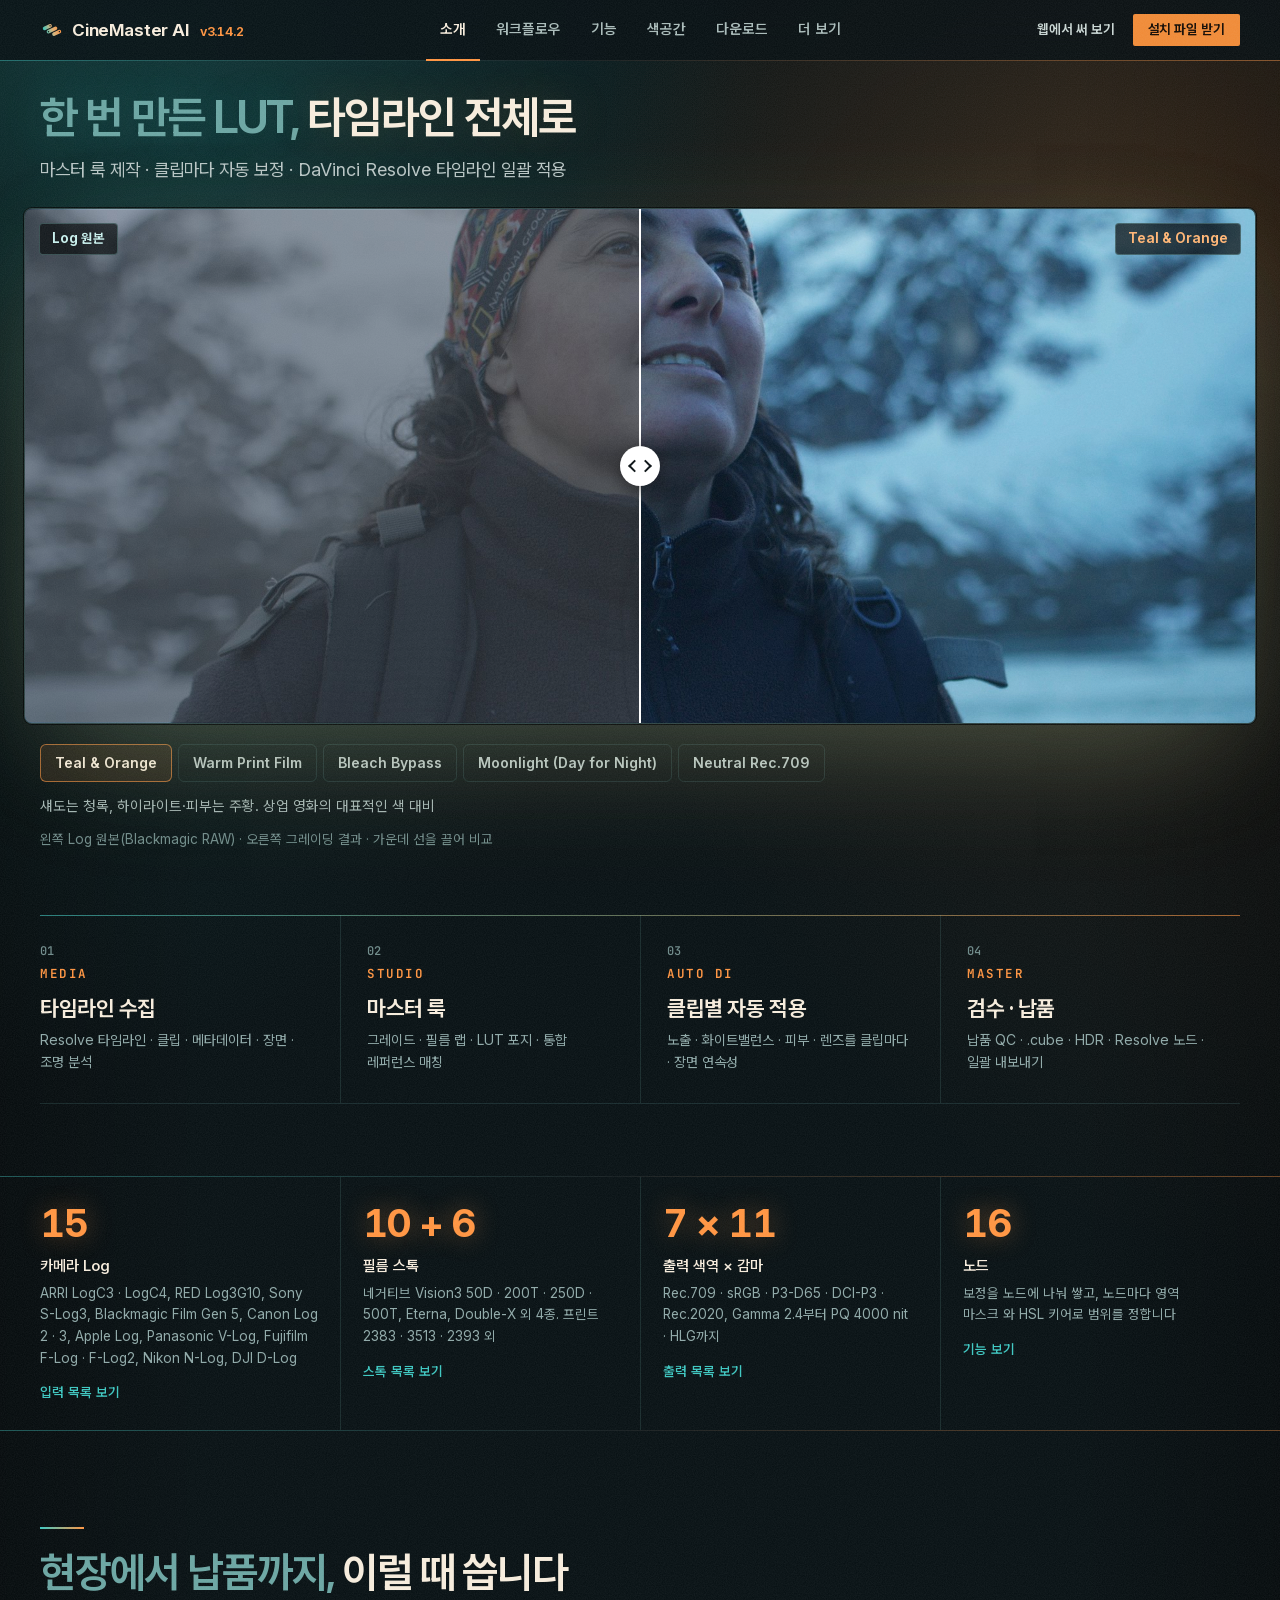
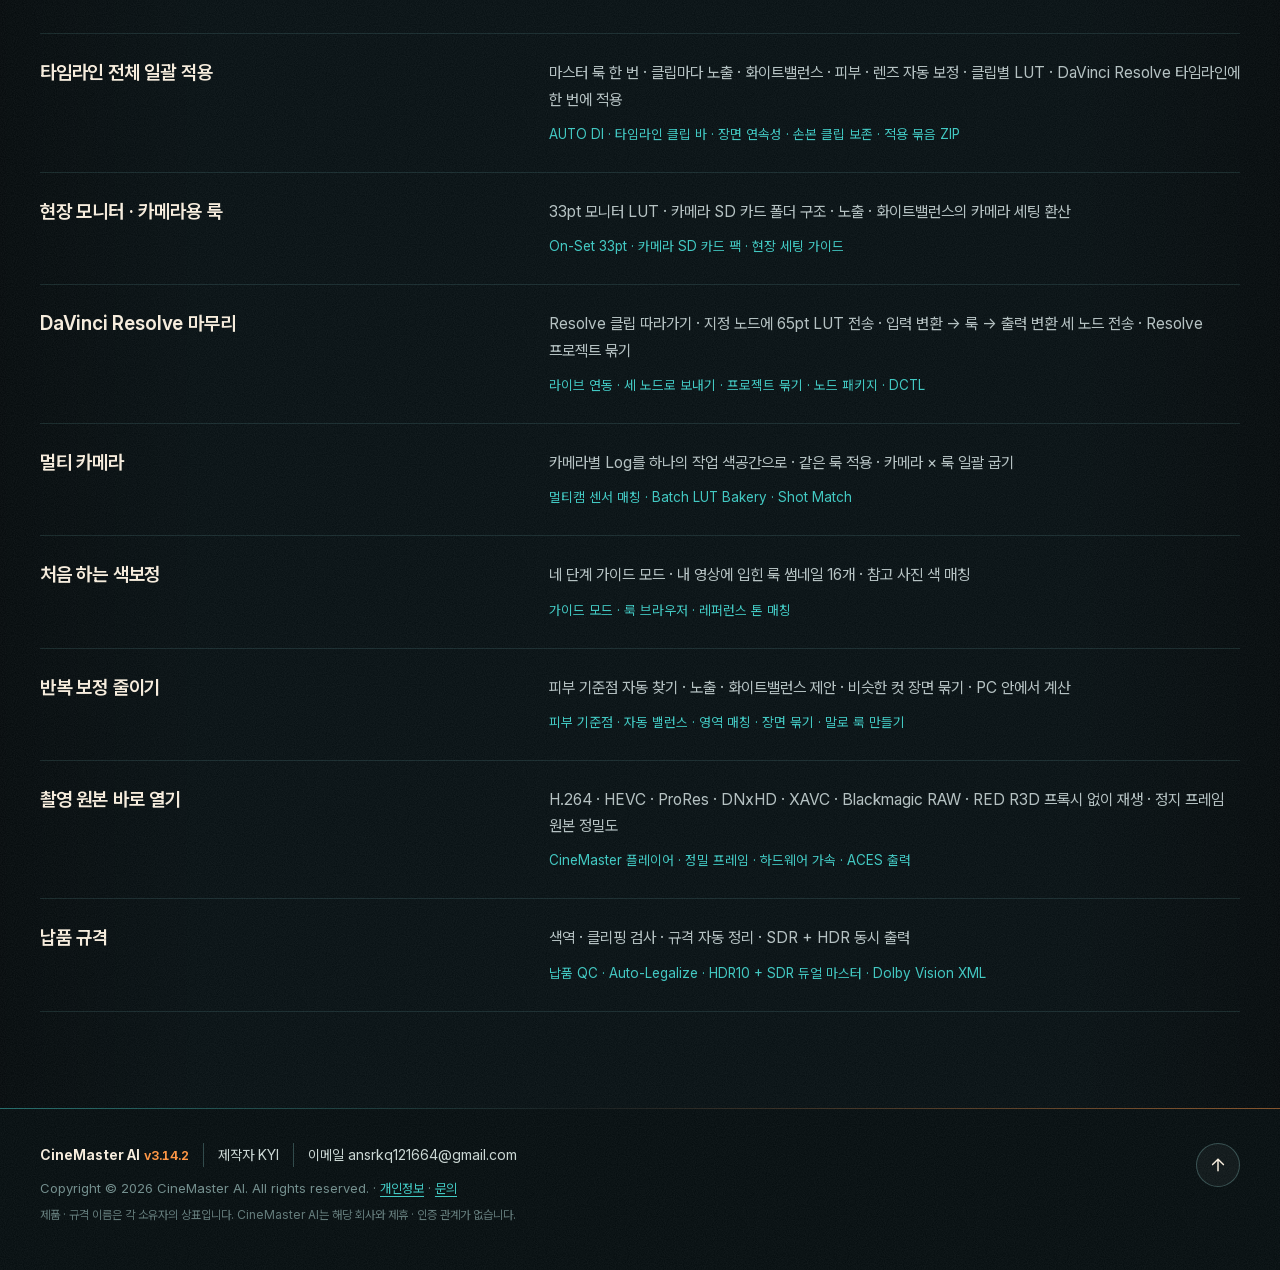
==== commit 932363c4: "홈페이지 v3.14.2" ====
--- a/index.html
+++ b/index.html
@@ -19,14 +19,14 @@
   <link rel="apple-touch-icon" href="img/icon-512.png">
   <script>document.documentElement.className = "js";</script>
   <link rel="preload" href="fonts/InterVariable.woff2" as="font" type="font/woff2" crossorigin>
-  <link rel="stylesheet" href="site.css?v=3.14.1-d45029bd">
+  <link rel="stylesheet" href="site.css?v=3.14.2-d45029bd">
 </head>
 <body>
 <a class="skip" href="#main">본문으로 건너뛰기</a>
 
 <header class="nav">
   <div class="wrap nav-in">
-    <a class="brand" href="#intro" data-reload aria-label="CineMaster AI 처음으로 (새로고침)"><img src="img/logo-mark.svg" alt="" width="24" height="24">CineMaster AI <span class="ver">v3.14.1</span></a>
+    <a class="brand" href="#intro" data-reload aria-label="CineMaster AI 처음으로 (새로고침)"><img src="img/logo-mark.svg" alt="" width="24" height="24">CineMaster AI <span class="ver">v3.14.2</span></a>
     <nav class="tabs" aria-label="홈페이지 메뉴">
       <a href="#intro" data-nav="intro">소개</a>
       <a href="#flow" data-nav="flow">워크플로우</a>
@@ -404,7 +404,7 @@
   <section class="view" id="download" data-view="download" aria-labelledby="dl-h">
     <div class="wrap" data-subs>
       <h2 id="dl-h">다운로드</h2>
-      <p class="lede">설치형: 전체 기능 · 웹 버전: 색보정 · LUT 저장 · <b>v3.14.1</b> · 2026년 11월 25일</p>
+      <p class="lede">설치형: 전체 기능 · 웹 버전: 색보정 · LUT 저장 · <b>v3.14.2</b> · 2026년 11월 25일</p>
       <div class="subtabs" role="tablist" aria-label="다운로드">
         <button type="button" role="tab" id="st-get" aria-controls="get" aria-selected="true" data-sub="get">받기</button>
         <button type="button" role="tab" id="st-web" aria-controls="web" aria-selected="false" tabindex="-1" data-sub="web">웹 버전</button>
@@ -413,10 +413,10 @@
 
       <div class="subpanel is-on" id="get" role="tabpanel" aria-labelledby="st-get">
         <div class="dl-actions">
-          <a class="btn btn-amber" href="https://github.com/CINEMASTER-AI/cinemaster-ai.github.io/releases/download/v3.14.1/CineMaster_AI_Setup_v3.14.1.exe" data-installer>설치 파일 받기</a>
+          <a class="btn btn-amber" href="https://github.com/CINEMASTER-AI/cinemaster-ai.github.io/releases/download/v3.14.2/CineMaster_AI_Setup_v3.14.2.exe" data-installer>설치 파일 받기</a>
           <a class="btn btn-dark" href="#web">웹에서 바로 써 보기</a>
         </div>
-        <p class="hero-meta" data-installer-meta>Windows 10 · 11 (64비트) · v3.14.1 · 216.8 MB</p>
+        <p class="hero-meta" data-installer-meta>Windows 10 · 11 (64비트) · v3.14.2 · 216.8 MB</p>
       <div class="table-scroll" tabindex="0" role="region" aria-label="두 가지 방법 비교표">
       <table class="cmp">
         <caption>두 가지 방법 비교</caption>
@@ -466,15 +466,15 @@
         <h3 class="sec">파일 정보</h3>
           <dl class="fileinfo">
             <div class="row"><dt>설치 파일</dt>
-              <dd>CineMaster_AI_Setup_v3.14.1.exe · 216.8 MB</dd>
-              <dd class="hash"><span>SHA-256 15e76805f0e6d7fb1d4c7d2d8e72d03e372e77b6d670a74f9e749e5011cd46ba</span><button type="button" class="copy" data-copy="15e76805f0e6d7fb1d4c7d2d8e72d03e372e77b6d670a74f9e749e5011cd46ba" aria-label="설치 파일 SHA-256 복사">복사</button></dd>
+              <dd>CineMaster_AI_Setup_v3.14.2.exe · 216.8 MB</dd>
+              <dd class="hash"><span>SHA-256 bb663b604ac619a80b1769a942e1be57a072167f3685ce2166229541f8a4c32a</span><button type="button" class="copy" data-copy="bb663b604ac619a80b1769a942e1be57a072167f3685ce2166229541f8a4c32a" aria-label="설치 파일 SHA-256 복사">복사</button></dd>
             </div>
             <div class="row"><dt>웹 버전 zip</dt>
-              <dd>CineMaster_AI_Web_v3.14.1.zip · 3.3 MB</dd>
-              <dd class="hash"><span>SHA-256 8799c64011d7a9501796151b04a6423085def93304e79d4583b940043f782bb2</span><button type="button" class="copy" data-copy="8799c64011d7a9501796151b04a6423085def93304e79d4583b940043f782bb2" aria-label="웹 버전 zip SHA-256 복사">복사</button></dd>
+              <dd>CineMaster_AI_Web_v3.14.2.zip · 3.3 MB</dd>
+              <dd class="hash"><span>SHA-256 d1b4273f0d18c7f6c97eff0e97e1fdc5bbb2ad7aabbbdf87099446800374f2c6</span><button type="button" class="copy" data-copy="d1b4273f0d18c7f6c97eff0e97e1fdc5bbb2ad7aabbbdf87099446800374f2c6" aria-label="웹 버전 zip SHA-256 복사">복사</button></dd>
             </div>
             <div class="row"><dt>사용설명서 PDF</dt>
-              <dd>CineMaster_AI_v3.14.1_Manual_KR.pdf · 9.4 MB</dd>
+              <dd>CineMaster_AI_v3.14.2_Manual_KR.pdf · 9.4 MB</dd>
             </div>
           </dl>
           <p class="small">파일 확인: PowerShell <code>Get-FileHash 파일이름</code> ↔ 위 SHA-256</p>
@@ -494,7 +494,7 @@
     <div class="web-notes">
       <p>웹 버전: 색보정 · 노드 · 영역 마스크 · 필름 랩 · 스코프 · .cube 저장<br>
         설치형 전용: Shot Match · Resolve 연동 · 클립 빈 · AI 어시스트 · 영상 재생 · RAW · HDR 납품</p>
-      <p class="small">PC 화면 기준 · 오프라인용 <a href="downloads/CineMaster_AI_Web_v3.14.1.zip" download>웹 버전 zip, 3.3 MB</a></p>
+      <p class="small">PC 화면 기준 · 오프라인용 <a href="downloads/CineMaster_AI_Web_v3.14.2.zip" download>웹 버전 zip, 3.3 MB</a></p>
     </div>
       </div>
 
@@ -513,7 +513,7 @@
 
           <h3>설치 순서</h3>
           <ol class="steps">
-            <li><b>설치 파일 받기</b> → <code>CineMaster_AI_Setup_v3.14.1.exe</code></li>
+            <li><b>설치 파일 받기</b> → <code>CineMaster_AI_Setup_v3.14.2.exe</code></li>
             <li>내려받은 파일 실행</li>
             <li><b>다음</b> → <b>설치</b></li>
             <li>바탕화면의 <b>CineMaster AI</b> 아이콘으로 실행</li>
@@ -546,7 +546,7 @@
 
       <div class="subpanel is-on" id="manual" role="tabpanel" aria-labelledby="st-manual">
     <div class="manual">
-      <a class="cover" href="downloads/CineMaster_AI_v3.14.1_Manual_KR.pdf" target="_blank" rel="noopener" aria-label="사용설명서 PDF 열기">
+      <a class="cover" href="downloads/CineMaster_AI_v3.14.2_Manual_KR.pdf" target="_blank" rel="noopener" aria-label="사용설명서 PDF 열기">
         <img src="img/manual_cover.jpg" alt="CineMaster AI 사용설명서 표지" width="580" height="820" loading="lazy">
       </a>
       <div>
@@ -565,18 +565,18 @@
           <li>단축키와 문제 해결</li>
         </ul>
         <div class="row">
-          <a class="btn btn-line" href="downloads/CineMaster_AI_v3.14.1_Manual_KR.pdf" target="_blank" rel="noopener">설명서 열기</a>
-          <a class="btn btn-line" href="downloads/CineMaster_AI_v3.14.1_Manual_KR.pdf" download>PDF 내려받기</a>
-        </div>
-        <p class="file"><span class="mono">CineMaster_AI_v3.14.1_Manual_KR.pdf</span> · 9.4 MB</p>
+          <a class="btn btn-line" href="downloads/CineMaster_AI_v3.14.2_Manual_KR.pdf" target="_blank" rel="noopener">설명서 열기</a>
+          <a class="btn btn-line" href="downloads/CineMaster_AI_v3.14.2_Manual_KR.pdf" download>PDF 내려받기</a>
+        </div>
+        <p class="file"><span class="mono">CineMaster_AI_v3.14.2_Manual_KR.pdf</span> · 9.4 MB</p>
       </div>
     </div>
       </div>
 
       <div class="subpanel" id="updates" role="tabpanel" aria-labelledby="st-updates">
         <div class="timeline">
-      <div class="rel"><div class="rel-head"><span class="ver">v3.14.1</span><span class="date">2026-11-25</span></div><div><h3>AUTO DI 밤 장면 판단</h3><ul><li>AUTO DI의 장면 분석이 ISO를 올리지 않고 찍은 밤 장면(가로등 · 실용광으로 인물을 밝힌 야외, 푸른 달빛으로 연출한 세트)을 &#x27;주간&#x27;으로 읽던 것을 고쳤습니다. 화면 위쪽에 낮의 하늘 · 창빛이 있는가와 어두운 화면을 비추는 빛의 색(따뜻한 실용광 · 차가운 달빛)을 함께 봅니다.</li><li>실제 촬영본 60컷(밤 40 · 낮 20)으로 잰 결과: 밤 판단 28/40 → 40/40, 낮을 밤으로 잘못 읽은 컷은 1컷 그대로입니다. 밤으로 읽힌 클립은 &#x27;야간 · 조명 분위기 유지&#x27;가 걸려 대낮처럼 밝히거나 조명 색을 지우지 않습니다.</li><li>판단이 다를 때는 이전처럼 AUTO DI 카드의 시간대 태그를 눌러 고칠 수 있습니다.</li></ul></div></div>
-      <details class="older"><summary>이전 버전 32개 보기</summary><div class="rel"><div class="rel-head"><span class="ver">v3.14.0</span><span class="date">2026-11-25</span></div><div><h3>네 단계 워크플로우 · AUTO DI — 한 번 만든 LUT, 타임라인 전체로</h3><ul><li>하단 독이 네 단계가 됐습니다: MEDIA · STUDIO · AUTO DI · MASTER(Shift+1 ~ 4). 예전 여섯 페이지는 단계 안의 갈래로 그대로 있고, 탭을 길게 눌러 끌면 순서가 바뀝니다.</li><li>AUTO DI: STUDIO에서 만든 마스터 룩을 타임라인 전체에 적용합니다. 클립마다 시간대 · 조명 · 렌즈를 읽어 룩 앞의 노출 · 화이트밸런스 · ±Green · 피부 · 필름 분기를 따로 맞추고, 같은 장면의 클립은 결과를 모읍니다. 클립별 LUT을 구워 DaVinci Resolve 타임라인에 한 번에 걸거나 적용 묶음 ZIP으로 저장합니다. 손으로 고친 클립은 덮어쓰지 않습니다.</li><li>타임라인 클립 바: STUDIO · MASTER의 뷰어 아래에 수집한 클립이 보이고, 누르면 그 클립의 원본과 그레이드로 바뀝니다. 손으로 고친 클립은 번호 테두리가 앰버입니다. 데크 위 줄의 [타임라인] 버튼 · 보기 메뉴로 끄고 켭니다.</li><li>CONFORM의 [타임라인 전체 수집] 결과가 그대로 타임라인 바와 AUTO DI에 올라옵니다. Resolve를 다시 수집하지 않습니다.</li><li>통합 레퍼런스 매칭: STUDIO · LUT 포지의 [레퍼런스] 탭. 같은 장면이면 화소끼리, 다른 장면이면 피부 · 하늘 · 식물 · 무채색 영역끼리 맞추고 샘플 라이브러리로 룩을 인식합니다. 1:1 Shot Match · 톤 매칭은 같은 탭의 방식으로 남아 있습니다.</li><li>명령 찾기(Ctrl+K) 같은 큰 창을 열 때 오류가 나면 화면 전체가 검게 멈추던 것을 고쳤습니다. 그 창만 닫고 [다시 불러오기]를 안내합니다.</li><li>헤더 · 하단 독의 글자 겹침과 1600 ~ 1740px 창에서 그레이드 페이지의 위 줄이 넘치던 것을 고쳤습니다.</li></ul></div></div><div class="rel"><div class="rel-head"><span class="ver">v3.13.1</span><span class="date">2026-11-24</span></div><div><h3>작업 순서 길잡이 · 샘플 106종 · LUT 엔진 안정성</h3><ul><li>작업 순서 길잡이: 하단 독 왼쪽의 [길잡이]를 누르면 할 일을 순서대로 보여 줍니다. 단계마다 [여기로 가기]로 그 화면으로 옮겨 주고, 끝난 단계는 스스로 표시합니다. 목표는 LUT 만들기 · 레퍼런스처럼 맞추기 · Resolve로 보내기 세 가지입니다.</li><li>LUT FORGE의 샘플이 106종이 됐습니다. 카드에 톤 곡선과 암부 · 미드톤 · 명부의 대표 색이 바로 보이고, 이름만 다른 중복이 없도록 전부 서로 다른 룩으로 맞췄습니다.</li><li>LUT 정확도 측정: LUT FORGE의 검수 칸에서 33pt · 65pt의 격자 보간 오차(ΔE2000)를 재서 보여 줍니다.</li><li>극단적인 색에서 계산이 깨지던 경우 두 가지를 고쳤습니다(소프트 라이트 합성 뒤의 넘침, 톤매핑의 넘침). 보통의 그림에서는 결과가 같습니다.</li><li>국소 자동 보정이 약 2배, 여러 파일 묶음 저장이 약 1.8배 빨라졌습니다.</li></ul></div></div><div class="rel"><div class="rel-head"><span class="ver">v3.13.0</span><span class="date">2026-11-24</span></div><div><h3>05 LUT FORGE — 65pt LUT 제작 · 검수 · 변환</h3><ul><li>하단 독에 05 LUT FORGE 페이지가 생겼습니다(Shift+5). MASTER는 06이 됐습니다(Shift+6). 작업 고르기 맨 위의 &#x27;LUT 제작 스튜디오&#x27;로도 엽니다.</li><li>샘플 75종(필름 · 장르 · 광고 · 다큐 · 흑백 · 기술)을 레시피로 넣었습니다. 고르면 슬라이더 값으로 들어와 그대로 고칠 수 있고, 65pt로 굽습니다.</li><li>레퍼런스 매칭: 이미지 1 ~ 3장의 톤 · 색 성향을 슬라이더 값과 잔여 뉘앙스 격자로 옮깁니다. 명암 · 색상 · 채도 · 스플릿 토닝을 따로 조절합니다.</li><li>말로 만들기: &#x27;비 오는 밤의 누아르, 청록 암부, 피부 유지&#x27;처럼 적으면 기존 슬라이더 값으로 바꿉니다. 이 PC 안에서 읽고, &#x27;대비만 15% 낮게&#x27; 같은 상대 수정도 됩니다.</li><li>LUT 믹서 · Diff: 두 LUT을 전체 / 휘도만 / 색만, 밝기 대역별로 섞고, 차이(ΔE · 변위)를 보고, Delta LUT으로 뽑습니다.</li><li>필수 검수: 내보내기 전에 단조성 · 밴딩 · 색역 클리핑 · 스킨톤 · 무채색 축을 검수해 Health Score를 냅니다. 통과해야 출고가 열리고, 자동 보정은 결함 격자점 둘레만 다듬습니다.</li><li>묶음 출고: 출력 색공간 × 격자 크기(65 · 35 · 33 · 17pt) × 강도(100 · 75 · 50%)를 한 번에 저장합니다. 장비별 프리셋과 QC 보고서가 함께 나옵니다.</li><li>레시피 서명: 내보낸 .cube를 다시 열면 만든 때의 슬라이더를 그대로 되찾습니다.</li><li>스트레스 시뮬레이터: 노출 · 색온도 · 채도를 흔들어 LUT이 버티는지 화면에서 확인합니다. 내보내는 LUT은 달라지지 않습니다.</li><li>FILM LAB에 LUT에 담기는 색 변환과 담기지 않는 광학 질감을 나눠 표시했습니다. GRADE · FILM LAB에서 지금 룩을 LUT Forge로 보낼 수 있습니다.</li><li>스킨톤 축을 125.5°로 바꿨습니다. Skin-Tone Lock · Skin Hue Uniformity를 쓴 기존 룩은 결과가 조금 달라집니다.</li><li>재생 중 해상도 자동: 4K 영상을 재생하는 동안 처리 해상도를 화면 크기에 맞춰 낮춥니다. 멈추면 원래 해상도로 돌아옵니다(설정에서 끌 수 있습니다).</li></ul></div></div><div class="rel"><div class="rel-head"><span class="ver">v3.12.0</span><span class="date">2026-11-24</span></div><div><h3>ACES · 작업별 전용 창 · 새 화면 디자인 · CineMaster 플레이어</h3><ul><li>ACES 출력 변환을 넣었습니다. MASTER의 출력 칸에서 ACES 1.3 · 2.0의 Rec.709 · sRGB · P3-D65 · Rec.2020 · HDR(PQ 500 ~ 4000 nits)을 고르실 수 있고, 화면과 내보낸 LUT이 OpenColorIO의 같은 변환을 거칩니다.</li><li>작업 색공간에 ACEScc를, 색역 압축 방식에 ACES RGC(Reference Gamut Compression)를 더했습니다. 고르지 않으면 예전과 같은 결과입니다.</li><li>MASTER에 &#x27;ACES 주고받기&#x27; 탭이 생겼습니다. 지금 룩을 CLF(LMT) · OpenColorIO 설정 묶음 · AMF로 저장하고, 받은 AMF를 가져와 카메라 · 출력 변환 · ASC CDL을 옮깁니다.</li><li>Resolve가 ACES 프로젝트이면 연동 창에 입력 · 출력 변환을 보여 드리고, 출력이 다르면 [ACES 출력 맞추기]를 권합니다. ACES 출력을 고른 상태로 보내면 하이라이트 롤오프를 LUT에 굽지 않아 Resolve의 출력 변환과 두 번 걸리지 않습니다. 왕복 검증에 &#x27;ACES 프로젝트&#x27; 구성을 더했습니다.</li><li>앱을 열면 작업 고르기 창에서 작업을 고릅니다. Resolve 연동 그레이딩, 빠른 LUT 매칭, LUT 복제 · 변환, 검수(QC) 스튜디오, 현장 DIT는 그 일에 필요한 칸만 보여 주는 전용 창이고, 전용 창에서 하던 작업은 전체 스튜디오로 그대로 넘어갑니다. &#x27;다음부터 이 작업으로 바로 시작&#x27; 을 켜면 이 창을 건너뜁니다.</li><li>Ctrl+K 명령 찾기를 만들었습니다. 메뉴 · 패널 · 카메라 · 출력 · 샘플 룩 · 가이드를 한글, 영문, 초성, 예전 이름으로 찾습니다.</li><li>화면을 전체적으로 정리했습니다. 영상 주변은 무채색 회색으로, 강조색은 앰버 하나로 통일했고, ? 도움말과 슬라이더 조작(Shift = 정밀, 더블클릭 = 기본값)을 한 가지 규칙으로 맞췄습니다.</li><li>이름을 바꿨습니다: MEDIA → SOURCE, COLOR → GRADE, DELIVER → MASTER, 미디어 풀 → 클립 빈, 미디어 스토리지 → 폴더 탐색기, 파워 윈도우 → 영역 마스크, 퀄리파이어 → HSL 키어, Outside 노드 → 반전 노드, 컬러 워퍼 → 컬러 메쉬, ColorSlice → 벡터 밀도, Color Compressor → 색상 수렴, HDR 존 → 존 그레이딩, 그랩 스틸 → 스틸 저장. 단축키와 저장한 파일은 그대로이고, 명령 찾기에서 예전 이름으로도 찾으실 수 있습니다.</li><li>검수 스튜디오에서 그림 · 렌더 파일 · 폴더를 한 번에 검사하고 CSV · 인쇄용 보고서로 저장합니다.</li><li>노드 트리 템플릿, 골라서 붙여 넣기(Alt+V), A/B 임시 비교(` 키), 카드 머리 Alt+클릭으로 그 카드만 끄고 보기를 더했습니다.</li><li>내보내기 프리셋(이름 규칙 · 범위 · 크기 · 폴더 · Resolve 설치를 한 번에)과 프로젝트를 넘나드는 내 룩 라이브러리를 만들었습니다. 커브에 Lum Mix와 채널별 Soft Clip을 더했습니다(기본값은 예전 결과).</li><li>영상 재생을 CineMaster 플레이어로 바꿨습니다. 앱에 든 디코더가 원본에서 바로 읽어 재생하므로 운영체제의 코덱이나 다른 플레이어가 필요 없고, H.264 · HEVC · ProRes · DNxHD · XAVC · AV1 등이 파일 크기와 상관없이 바로 열립니다. 프록시를 기다리거나 파일을 내려받지 않습니다.</li><li>영상이 멈춰 있을 때는 그 프레임을 원본 16비트로 다시 읽어 보여 드립니다(정밀 프레임). 스코프 · 스포이드 · 매칭 · QC가 이 값을 씁니다. 재생 소리는 도구줄의 [재생 소리]로 켭니다.</li><li>설정에 &#x27;하드웨어 가속&#x27; 탭이 생겼습니다. GPU 디코드 · 인코드를 먼저 쓰고 실패하면 CPU로 넘어갑니다. 하단 독에서 CPU · GPU · VRAM 사용률과 백그라운드 작업을 보실 수 있습니다. Look Vault의 일괄 LUT 굽기도 여기에 진행률이 보이고 취소할 수 있습니다.</li><li>Blackmagic RAW를 엽니다. PC에 설치된 Blackmagic RAW 구성 요소(Blackmagic RAW Player · DaVinci Resolve 등)를 찾아 쓰고, 없으면 안내해 드립니다. ARRIRAW는 지원하지 않습니다.</li><li>Resolve로 보내기가 규격 검사에 막혀 LUT이 걸리지 않던 것을 고쳤습니다. 이제 보내고, 걸린 항목은 결과 문구에 적습니다. 할레이션 · 그레인 같은 질감은 DCTL로 다음 노드에 함께 보냅니다. 연결 확인으로 창이 멈추던 것도 줄였습니다.</li><li>Resolve에서 저장한 스틸(.drx)을 노드 트리 템플릿으로 등록해, 정해 둔 노드에 LUT을 한 번에 넣을 수 있습니다.</li><li>AI 어시스트에 &#x27;말로 룩 만들기&#x27; 를 더했습니다. 적으신 말을 기존 조정값으로 바꾸며, 인터넷과 모델을 쓰지 않습니다. 장면 묶기는 400클립 기준 26초에서 0.06초로 빨라졌습니다.</li><li>AI 어시스트의 장면 묶기에 [장면별 밸런스 계산]을 더했습니다. 같은 장면의 클립들을 함께 보고 노출 · 화이트밸런스를 장면마다 하나씩 제안하며, 지금 룩에 그 값을 더한 LUT을 장면 수만큼 한 번에 저장할 수 있습니다.</li><li>AI 어시스트에 &#x27;영역 매칭&#x27; 을 더했습니다. 레퍼런스와 원본을 피부 · 하늘 · 식물 · 나머지 화면으로 나눠 같은 영역끼리 맞춥니다. 얼굴이 보이지 않는 컷에서도 피부를 더 좁게 찾도록 사람 · 피부 분할 모델을 함께 넣었습니다.</li><li>Blackmagic RAW와 RED R3D를 CineMaster 플레이어로 이어 재생합니다. 멈추면 그 프레임을 원본 정밀도(12 · 16비트)로 다시 엽니다. R3D는 GPU로 풀어 재생합니다. Blackmagic RAW는 따로 설치하지 않아도 열립니다.</li><li>Resolve 연동: CineMaster 프로젝트가 Resolve 프로젝트 하나에 묶입니다. 다른 Resolve 프로젝트가 열려 있으면 따라가기와 보내기를 멈추고 알려 드립니다.</li><li>Resolve 연동에 [세 노드로 보내기]를 더했습니다. 노드 세 개에 입력 변환 → 룩 → 출력 변환 LUT을 한 번에 겁니다 (Resolve의 CST → LUT → CST 구성과 같은 일).</li><li>Resolve로 바로 보내는 LUT을 모두 65pt로 올렸습니다. 굽는 시간은 여러 스레드로 나눠 0.8초에서 0.1초로 줄였고, 결과 값은 예전과 같습니다. 연동 설정에서 33pt로 되돌릴 수 있습니다.</li><li>Resolve 연동이 더 빨리 따라옵니다. 클립과 플레이헤드를 확인하는 주기를 절반으로 줄였고, 값을 바꾼 뒤 자동으로 보내기까지의 시간을 2.5초에서 1초로 줄였습니다. 따라가기 화면은 폭 1920으로 가져오며 [프레임 다시 가져오기]는 원본 크기입니다.</li><li>&#x27;LUT 강도&#x27; 는 내보내기 전용 값이라 Resolve로 보내는 LUT에는 굽지 않습니다. 화면과 Resolve가 같은 그림이 됩니다 (연동 설정에서 굽도록 바꿀 수 있습니다).</li><li>좁은 창에서 큰 창의 글자가 잘리던 것을 고쳤고, 알림을 눈에 덜 띄는 모양으로 바꿨습니다. 보통 알림은 4초 뒤에 스스로 사라집니다.</li><li>Ctrl+S가 파일 창 없이 앱 전용 폴더에 바로 저장합니다 (룩 파일로 내려받기는 Ctrl+Shift+S). 노드를 오른쪽 버튼으로 누르면 메뉴가 열립니다. 하단의 페이지 탭을 창 가운데에 두었습니다.</li><li>클립 빈의 스틸 · 썸네일 색을 멈춘 프레임 · 재생 화면과 같게 맞췄습니다. ALEXA Mini의 ProRes 4444 XQ처럼 색 표식이 빈 영상도 열립니다.</li><li>설정에서 업데이트 채널(안정판 · 베타)을 고르실 수 있고, 도움말 메뉴에 [새 버전 확인]을 두었습니다. 기본은 안정판입니다.</li><li>기존 카메라의 수식 · 기본 설정으로 내보내는 LUT · 저장한 룩 파일은 그대로입니다.</li></ul></div></div><div class="rel"><div class="rel-head"><span class="ver">v3.9.0</span><span class="date">2026-11-21</span></div><div><h3>AI 어시스트 · 카메라 Log 6종 추가</h3><ul><li>하단 독에 [AI 어시스트]를 만들었습니다. 피부 기준점 · 자동 밸런스 · 장면 묶기 · 내 스타일 · QC 설명을 한 창에서 쓰고, 계산은 모두 이 PC 안에서 합니다.</li><li>제안마다 근거와 신뢰도(높음 · 보통 · 낮음)를 보여 드립니다. 누르고 있는 동안 미리보기로 확인하고, 적용한 뒤에는 Ctrl+Z 한 번으로 되돌립니다.</li><li>피부 기준점은 화면에서 얼굴을 찾아 볼 · 이마의 피부색을 씁니다. 얼굴이 없으면 예전처럼 색 범위로 찾고 신뢰도를 낮게 표시합니다.</li><li>내 스타일은 기본으로 꺼져 있습니다. 켜면 LUT을 저장할 때 그 화면의 밝기 · 색 분포 숫자와 보정값을 이 PC에만 기록합니다(영상 · 사진은 저장하지 않습니다). 기록은 언제든 지울 수 있습니다.</li><li>Panasonic V-Log, Fujifilm F-Log · F-Log2 · F-Log2 C, Nikon N-Log, DJI D-Log를 지원합니다. 제조사가 공개한 문서의 수식 그대로이고, 파일에 Log 이름이 적혀 있으면 자동으로 맞춥니다.</li><li>하단 독 오른쪽에 [피드백 보내기] 버튼을 두었습니다.</li><li>사용 통계에 동의한 경우, 처음 LUT을 저장하기까지 걸린 시간을 한 번 보냅니다. 개인정보 처리 안내에도 적었습니다.</li><li>기존 카메라의 수식 · 내보내는 LUT · 저장한 룩 파일은 그대로입니다.</li></ul></div></div><div class="rel"><div class="rel-head"><span class="ver">v3.8.8</span><span class="date">2026-11-20</span></div><div><h3>잘리던 안내 글자 · 피드백 답장</h3><ul><li>Resolve 연동 창의 연결 안내처럼 긴 경로가 들어 있는 글이 오른쪽에서 잘리던 것을 고쳤습니다. 칸 안에서 줄을 바꿔 끝까지 보입니다.</li><li>홈페이지 피드백 칸: 버그 · 질문일 때 답장 받을 이메일을 적어 달라고 안내합니다.</li><li>자주 묻는 질문 아래에 피드백 칸 안내를 넣었습니다. 자주 나오는 질문은 이 목록에 답을 올립니다.</li><li>링크를 공유할 때 보이는 미리보기를 심볼과 로고로 바꾸고 이름에서 버전을 뺐습니다.</li><li>수식 · 내보내는 LUT · 저장한 룩 파일은 그대로입니다.</li></ul></div></div><div class="rel"><div class="rel-head"><span class="ver">v3.8.7</span><span class="date">2026-11-20</span></div><div><h3>피드백 칸 · 사용 통계 동의 · 개인정보 처리 안내</h3><ul><li>홈페이지 [더 보기]에 피드백 칸을 만들었습니다. 로그인 없이 버그 · 기능 제안 · 질문을 바로 보낼 수 있습니다.</li><li>프로그램을 처음 열 때 사용 통계와 오류를 보낼지 물어봅니다. 동의한 경우에만 프로그램 버전, 연 페이지 이름, 오류 문구를 익명으로 보냅니다. 영상 · 파일 이름 · 룩 · LUT은 보내지 않습니다.</li><li>동의는 도움말 메뉴의 [사용 통계 · 오류 보내기]에서 언제든 바꿀 수 있습니다. 같은 메뉴에 [피드백 보내기]와 [개인정보 처리 안내]를 넣었습니다.</li><li>홈페이지에 개인정보 처리 안내를 올렸습니다. 모으지 않는 것, 동의한 경우에만 모으는 것, 보관하는 곳을 적었습니다.</li><li>수식 · 내보내는 LUT · 저장한 룩 파일은 그대로입니다.</li></ul></div></div><div class="rel"><div class="rel-head"><span class="ver">v3.8.6</span><span class="date">2026-11-20</span></div><div><h3>탭과 Master 줄을 끌어서 옮기기 · 설치 후 아이콘</h3><ul><li>COLOR의 팔레트 탭과 각 페이지 작업 칸의 탭을 마우스로 끌어 순서를 바꿀 수 있습니다. 숫자 키 1~7은 화면에 보이는 순서를 따릅니다.</li><li>Master 패널은 줄의 이름을 잡고 위아래로 끌면 묶음 안에서 순서가 바뀝니다. 이름이 아닌 곳을 좌우로 끌면 예전처럼 값이 바뀝니다.</li><li>키보드로는 탭에 초점을 두고 Alt + 방향키로 옮깁니다. 바꾼 순서는 [레이아웃 초기화]로 되돌립니다.</li><li>새 버전을 덮어 설치한 뒤에도 바탕화면 · 시작 메뉴 아이콘이 예전 로고로 남던 것을 고쳤습니다.</li><li>수식 · 내보내는 LUT · 저장한 룩 파일은 그대로입니다.</li></ul></div></div><div class="rel"><div class="rel-head"><span class="ver">v3.8.5</span><span class="date">2026-11-20</span></div><div><h3>클립이 많은 타임라인 수집 · 새 사용설명서</h3><ul><li>CONFORM의 [타임라인 전체 수집]이 클립이 많은 타임라인에서 중간에 멈추던 것을 고쳤습니다. 60개까지만 읽던 제한을 1000개로 늘렸습니다.</li><li>수집하는 동안 &#x27;42 / 150&#x27; 처럼 진행 상황과 지금 읽는 클립 이름이 보이고, [중지]를 누르면 그때까지 읽은 클립만 가져옵니다.</li><li>같은 원본에서 여러 번 잘라 쓴 클립도 컷마다 제 대표 프레임으로 샷 밸런싱합니다. 읽지 못한 클립은 건너뛰고 나머지를 계속 읽습니다.</li><li>수집 중에는 Resolve 따라가기를 잠시 쉬어, 화면이 클립을 따라 계속 바뀌지 않습니다. 대표 프레임을 줄여 담아 메모리도 훨씬 덜 씁니다.</li><li>사용설명서를 홈페이지와 같은 디자인으로 새로 만들고, 그림과 설명을 모두 지금 화면에 맞췄습니다.</li><li>홈페이지: 머리줄 로고를 누르면 늘 첫 화면 맨 위에서 다시 열리고, 바닥글의 메일 주소는 눌리지 않는 글자로 바꿨습니다.</li><li>홈페이지: 심볼을 앱 아이콘과 같은 모양(알약마다 구멍 하나)으로 맞추고, 받기 칸은 설치 파일과 웹 버전 두 가지로 정리했습니다.</li><li>수식 · 내보내는 LUT은 그대로입니다.</li></ul></div></div><div class="rel"><div class="rel-head"><span class="ver">v3.8.4</span><span class="date">2026-11-20</span></div><div><h3>DaVinci Resolve의 DCTL 오류 창 해결</h3><ul><li>DaVinci Resolve가 LUT 목록에서 Spatial_Look.dctl을 읽을 때마다 &#x27;Error Processing DaVinci CTL&#x27; 창을 띄우던 것을 고쳤습니다.</li><li>이미 내보낸 Spatial_Look.dctl은 새 버전에서 다시 내보내면 오류가 사라집니다. 색을 담은 .cube 파일은 그대로 쓰시면 됩니다.</li><li>화면 · 수식 · 내보내는 LUT은 그대로입니다.</li></ul></div></div><div class="rel"><div class="rel-head"><span class="ver">v3.8.3</span><span class="date">2026-11-20</span></div><div><h3>DaVinci Resolve가 꺼져 있을 때 창이 멈추던 것 해결</h3><ul><li>DaVinci Resolve를 켜지 않고 쓸 때 어디를 누르든 1~3초씩 늦게 반응하던 것을 고쳤습니다. 앱이 Resolve 연결을 확인할 때마다 창이 몇 초씩 멈추던 것이 원인이었습니다.</li><li>Resolve가 꺼져 있으면 연결을 시도하지 않고, 켜면 예전처럼 자동으로 연결합니다.</li><li>Resolve는 켜져 있는데 연결이 안 될 때(외부 스크립팅 꺼짐 등)는 다시 시도하는 간격을 늘립니다. 연동 설정 도우미를 열면 바로 다시 시도합니다.</li><li>화면 · 수식 · 내보내는 LUT은 그대로입니다.</li></ul></div></div><div class="rel"><div class="rel-head"><span class="ver">v3.8.2</span><span class="date">2026-11-20</span></div><div><h3>처음 누를 때 멈추던 것 해결</h3><ul><li>앱을 켠 직후 2초쯤 화면이 멈추던 것을 없앴습니다. 색 계산 준비를 뒤에서 하므로, 켜자마자 눌러도 바로 반응합니다.</li><li>샘플 룩 · 3D Cube · 스포이드 보정 · LUT 굽기를 처음 쓸 때 1초 넘게 멈추던 것을 없앴습니다. 필요한 준비를 화면이 뜬 직후 미리 해 둡니다.</li><li>샘플 룩 창이 더 빨리 열립니다. 미리보기 16칸을 한꺼번에 만들지 않고 차례로 채웁니다.</li><li>내보내는 LUT과 수식은 그대로입니다. 예전에 저장한 룩 파일도 그대로 열립니다.</li></ul></div></div><div class="rel"><div class="rel-head"><span class="ver">v3.8.1</span><span class="date">2026-11-19</span></div><div><h3>새 로고 · 더 잘 보이는 글자 · 가벼워진 화면</h3><ul><li>로고를 새로 만들었습니다. 알약 세 개가 비스듬히 쌓여 틸에서 오렌지로 넘어가는 모양이며, 창 · 작업 표시줄 · 바탕화면 아이콘이 바뀝니다.</li><li>글자가 더 잘 보입니다. 숫자와 라벨에 쓰던 가는 고정폭 글꼴을 본문 글꼴로 바꾸고, 굵기와 작은 글자 크기를 한 단계씩 올리고, 흐린 글자색을 밝혔습니다.</li><li>그래프 크기를 마우스 휠로 바꿀 수 있습니다. FILM LAB의 D-LogE 곡선과 HDR Zones의 존 히스토그램 위에서 휠을 굴리면 줄고 늘어나며, 더블클릭하면 원래 크기로 돌아갑니다.</li><li>화면이 가벼워졌습니다. 값을 바꿀 때마다 화면 전체가 다시 그려지던 것을 없애고, 주기적으로 다시 그리던 그래프는 바뀐 때만 그립니다.</li><li>내보내는 LUT과 수식은 그대로입니다. 예전에 저장한 룩 파일도 그대로 열립니다.</li></ul></div></div><div class="rel"><div class="rel-head"><span class="ver">v3.8.0</span><span class="date">2026-11-19</span></div><div><h3>화면을 전부 새로 다듬었습니다</h3><ul><li>화면 전체를 평면 디자인으로 다시 만들었습니다. 헤더 · 뷰포트 도구줄 · 스코프 · 아래 작업 칸이 창 크기에 맞춰 스스로 정리되고, 작은 창에서도 가로 스크롤이 생기지 않습니다.</li><li>글꼴을 Pretendard와 JetBrains Mono로 바꿔 글자와 숫자가 더 또렷하게 읽힙니다.</li><li>카드 안의 긴 설명을 없애고, 카드 오른쪽 위의 ? 버튼을 누르면 요약 · 조작 팁 · 단축키가 열리게 했습니다.</li><li>COLOR 페이지: MASTER를 아래 작업 칸 왼쪽의 세로 패널로 옮기고, Primaries · HDR Zones(6구간을 한 화면에) · 3D Warper(점을 직접 끌기, 격자 밀도, Chroma·Luma 보기, 뷰포트에서 끌기) · Mixer · Power Window를 새로 구성했습니다.</li><li>새 색 도구: Color Compressor의 Range Width, 합성의 암부 · 명부 보호, Film Lab의 Print Contrast · Black Point, Skin Hue Uniformity, Skin Midtone Softener, 퀄리파이어의 Clean Black · Clean White · Matte Blur, 스킨톤 레이더와 타깃 스킨 프리셋.</li><li>DELIVER 페이지: 출력 색역 · 감마 그래프, LUT 정확도 리포트, 파일 이름 규칙 버튼, 여러 출력을 한 번에 굽는 일괄 내보내기를 더했습니다.</li><li>스코프 창을 정리하고, 오른쪽의 세로 글자 탭을 아이콘 탭으로 바꿨습니다.</li><li>&#x27;JSON&#x27; 이라는 표기를 &#x27;룩 파일&#x27; 로 바꿨습니다 (룩 파일 저장 · 룩 파일 불러오기). 예전에 저장한 파일은 그대로 열립니다.</li><li>설정 · 가이드 창을 필요할 때 불러와 앱이 조금 더 빨리 열립니다.</li></ul></div></div><div class="rel"><div class="rel-head"><span class="ver">v3.7.2</span><span class="date">2026-11-19</span></div><div><h3>사용설명서를 처음부터 다시 만들었습니다</h3><ul><li>사용설명서를 버전별 추가 설명이 아닌 프로그램 전체 설명서로 새로 썼습니다. 모든 그림을 최신 화면으로 다시 찍고, 그림 위 번호와 짧은 설명으로 정리했습니다.</li><li>헤더의 변경 기록(시계 버튼) 창이 아래 화면에 가려 일부만 보이던 문제를 고쳤습니다.</li><li>DELIVER 페이지의 .CUBE 저장 · Resolve에 설치 버튼이 좁은 창에서 잘려 보이지 않던 문제를 고쳤습니다. 이제 저장 버튼이 오른쪽에 따로 한 줄로 모여 있습니다.</li></ul></div></div><div class="rel"><div class="rel-head"><span class="ver">v3.7.1</span><span class="date">2026-11-19</span></div><div><h3>창을 다시 띄울 때 렉 없애기와 Resolve와 같은 Log 영상 레벨</h3><ul><li>작업 표시줄에서 창을 다시 띄울 때 화면이 한동안 검게 남던 문제를 고쳤습니다. 이제 누르는 즉시 화면이 보입니다.</li><li>창을 최소화해 두면 영상 프레임 처리와 Resolve 상태 확인을 쉬어 GPU와 CPU를 덜 씁니다.</li><li>보기 메뉴의 &#x27;Log 영상 코드값 그대로&#x27; 를 켜면, Resolve를 거치지 않고 연 Log 영상도 Resolve에서 LUT을 건 결과와 같은 밝기로 보입니다. 기본값은 예전과 같습니다.</li><li>Resolve 왕복 검증이 원본 크기에서 계산해, 질감이 많은 장면에서도 정확하게 판정합니다.</li><li>프로젝트를 내보내면 미디어 풀 목록도 함께 담기고, 가져오면 그대로 이어집니다. 프로젝트를 지우면 그 프로젝트의 미디어 풀 목록도 정리됩니다.</li><li>사용설명서를 v3.7.1로 새로 만들었습니다 (메뉴바 · 프로젝트 · 프리뷰 해상도 · Log 영상 레벨).</li></ul></div></div><div class="rel"><div class="rel-head"><span class="ver">v3.7.0</span><span class="date">2026-11-19</span></div><div><h3>프로젝트 관리자 · 상단 메뉴바 · 프리뷰 해상도</h3><ul><li>DaVinci Resolve처럼 프로젝트를 만들고 골라 열 수 있습니다. 프로젝트마다 그레이딩 · 히스토리 · Look Vault · 미디어 풀을 따로 저장합니다. 예전 작업은 &#x27;기본 프로젝트&#x27; 에 그대로 있습니다.</li><li>화면 맨 위에 파일 · 편집 · 보기 · 재생 · 컬러 · 작업 공간 · 도움말 메뉴가 생겼습니다. 키보드(F10, 방향키)로도 움직일 수 있고, 단축키가 메뉴 옆에 보입니다.</li><li>뷰포트 도구줄과 환경설정에서 프리뷰 해상도(Full · 1/2 · 1/4)를 고를 수 있습니다. 원본 영상과 내보내는 LUT은 그대로 두고 화면 처리만 가볍게 해 4K 재생이 부드러워집니다.</li><li>패널의 글자 크기를 다섯 단계로 정리해 한눈에 읽기 쉬워졌습니다.</li></ul></div></div><div class="rel"><div class="rel-head"><span class="ver">v3.6.2</span><span class="date">2026-11-19</span></div><div><h3>더 가벼운 재생과 &#x27;준비 중&#x27; 설정 모두 열기</h3><ul><li>4K 영상을 재생할 때 화면이 끊기던 원인을 없앴습니다. 스코프가 GPU를 기다리느라 멈추던 시간이 사라졌고, 영상 프레임이 바뀔 때만 다시 그려 GPU 부담이 크게 줄었습니다.</li><li>영상의 카메라 정보를 읽는 시간이 절반으로 줄었고, 같은 파일을 다시 열면 바로 읽습니다. 미디어 풀에 클립을 여러 개 넣을 때도 빨라졌습니다.</li><li>설정에서 &#x27;준비 중&#x27; 이던 일곱 가지가 모두 동작합니다: Resolve LUT 폴더 지정, 권장 보간 표기, 1D Shaper 기본값, 32bit 프레임버퍼, 컨택트 시트 해상도, 컨폼 핸들, QC 신호 범위.</li><li>Resolve를 다시 켠 뒤 연결되지 않던 실전 테스트 단계의 원인을 좁혀 종료 절차를 고쳤습니다.</li></ul></div></div><div class="rel"><div class="rel-head"><span class="ver">v3.6.1</span><span class="date">2026-11-18</span></div><div><h3>Resolve 연동 화면을 Resolve 결과와 똑같이</h3><ul><li>Resolve를 따라갈 때 CineMaster 화면이 Resolve에서 LUT를 건 결과와 같아지도록 원본 프레임을 Resolve와 같은 레벨로 읽습니다. Log 클립은 코드값을 그대로 씁니다.</li><li>실제 Resolve에서 같은 프레임으로 잰 차이가 ΔE 2.5에서 0.24로 줄었습니다. 2단계 규격 검사와 왕복 검증도 Resolve 스틸을 그대로 씁니다.</li><li>연동 설정 도우미가 Resolve가 꺼져 있을 때, 켜져 있지만 Resolve 안의 스크립트 서버가 시작되지 못했을 때, 외부 스크립팅이 꺼져 있을 때를 나눠 해결 방법을 알려 드립니다.</li><li>1초마다 확인하는 연결 상태 요청이 색 관리 판단에 필요한 값만 보내 훨씬 가벼워졌습니다. 같은 XML을 여러 번 가져와도 사본이 늘지 않습니다.</li></ul></div></div><div class="rel"><div class="rel-head"><span class="ver">v3.6.0</span><span class="date">2026-11-18</span></div><div><h3>DaVinci Resolve 라이브 연동과 새 미디어 탭</h3><ul><li>Resolve 컬러 페이지에서 고른 클립을 CineMaster가 바로 따라옵니다. 그 클립의 원본 프레임과 카메라 정보를 불러오고, 클립마다 만든 룩을 따로 저장합니다.</li><li>만든 룩을 LUT로 구워 그 클립의 지정한 노드 하나에만 보냅니다. Resolve의 새 그레이드 버전에 넣어 원래 그레이드와 비교하거나 되돌릴 수 있습니다.</li><li>보내기 전에 방송 · OTT · 유튜브 · 극장 · 영화제 규격으로 검사하고, Resolve에서 추가로 그레이딩한 결과와 렌더한 파일도 같은 규격으로 다시 검사합니다.</li><li>Resolve 프로젝트의 색 관리(YRGB · RCM · ACES)를 읽어 LUT 범위를 자동으로 고르고, 설정이 맞지 않으면 보내기 전에 해결 방법을 알려 드립니다.</li><li>MEDIA 페이지를 하나의 미디어 탭으로 다시 만들었습니다. PC의 모든 드라이브를 트리로 둘러보고, 큰 썸네일 위에서 마우스를 움직여 영상을 훑어볼 수 있습니다.</li><li>ffprobe와 ExifTool로 카메라 · Log · ISO · 화이트밸런스 · 렌즈 · 타임코드를 읽어 카메라 프로파일을 자동으로 맞춥니다. 직접 바꾼 클립은 그대로 둡니다.</li><li>위쪽의 원본 · 레퍼런스 칸을 큰 썸네일과 큰 글자로 다시 꾸몄습니다.</li></ul></div></div><div class="rel"><div class="rel-head"><span class="ver">v3.5.1</span><span class="date">2026-11-18</span></div><div><h3>강한 그레이드용 음수 접기 옵션과 새 버전 알림</h3><ul><li>Look-Only와 Scene-Grade LUT에 음수 접기 옵션을 더했습니다. 강한 그레이드에서 하이라이트 색이 틀어지거나 밝기가 뒤집히는 것을 막습니다.</li><li>Master Bundle의 Master DI LUT에도 같은 옵션을 켤 수 있습니다. 두 옵션 모두 기본은 꺼져 있어 지금까지와 같은 결과가 나옵니다.</li><li>앱을 열 때 홈페이지에서 새 버전을 확인해 알림과 내려받기 링크를 보여 줍니다. 자동으로 설치하지 않고, 환경설정에서 끌 수 있으며, 인터넷이 없으면 조용히 넘어갑니다.</li><li>홈페이지를 새로 만들었습니다. 실제 엔진으로 렌더한 Log와 룩 비교, 실제 화면, 설치 파일 크기와 SHA-256, 페이지 안에서 바로 여는 웹 버전을 담았습니다.</li></ul></div></div><div class="rel"><div class="rel-head"><span class="ver">v3.5</span><span class="date">2026-11-18</span></div><div><h3>미디어 풀과 미디어 스토리지</h3><ul><li>DaVinci Resolve처럼 영상과 사진을 미디어 풀에 모아 두고 바로 꺼내 씁니다. 파일은 복사하지 않고 경로로 연결합니다.</li><li>미디어 스토리지에서 내 PC 드라이브, 구글 드라이브, OneDrive, 즐겨찾는 폴더를 썸네일로 둘러보고 여러 개나 폴더째 추가합니다.</li><li>빈, 검색, 정렬, 별점, 색 라벨로 정리하고, 더블클릭이나 우클릭, 끌어다 놓기로 원본, 레퍼런스, 컷 1~6에 넣습니다.</li><li>파일을 옮기면 Media Offline으로 표시하고, 폴더를 지정하면 같은 이름을 찾아 다시 연결합니다.</li><li>큰 원본 영상도 브라우저에 올리지 않고 서버가 디스크에서 바로 읽습니다.</li><li>작은 창에서 도구 줄과 마스터 바가 잘리거나 겹치던 문제를 고치고, 컨택트 시트를 컷 수에 맞춰 가운데 배치합니다.</li></ul></div></div><div class="rel"><div class="rel-head"><span class="ver">v3.4</span><span class="date">2026-11-17</span></div><div><h3>노드 그래프와 Power Window</h3><ul><li>색보정을 노드로 나눠 쌓습니다. 노드 패널은 큰 패널, 한 줄, 떠 있는 창 중에서 고릅니다.</li><li>Power Window로 화면 일부분만 보정합니다 (원형, 선형, 다각형, 방사형, HSL Qualifier).</li><li>컬러 휠, 커브, 스코프를 DaVinci Resolve와 같은 배치로 바꿨습니다. 스코프 새 창이 떨리던 문제도 고쳤습니다.</li><li>노드와 뷰어 단축키를 Resolve와 같은 키로 맞췄습니다.</li><li>환경설정 설명을 쉬운 존댓말로 다시 쓰고, Resolve 매칭 가이드를 그림으로 바꿨습니다.</li><li>노드 구조를 Resolve용 패키지(노드별 LUT과 매트)로 저장합니다.</li></ul></div></div><div class="rel"><div class="rel-head"><span class="ver">v3.3</span><span class="date">2026-11-17</span></div><div><h3>화면비와 현장 도구</h3><ul><li>화면비 19종, 프레임라인, 아나모픽 디스퀴즈를 뷰포트에서 바로 봅니다.</li><li>클린 피드와 스코프를 새 창으로 띄워 듀얼 모니터에서 씁니다.</li><li>MIDI 컨트롤러와 게임패드로 휠과 슬라이더를 움직입니다.</li><li>렌즈 캐릭터, 젤 필터, 현장용과 후반용 LUT 분리 저장을 더했습니다.</li></ul></div></div><div class="rel"><div class="rel-head"><span class="ver">v3.2</span><span class="date">2026-11-16</span></div><div><h3>Film Lab과 초보자 가이드</h3><ul><li>네거티브와 프린트 필름을 고르는 Film Lab, 현상과 프린터 라이트를 더했습니다.</li><li>카메라, 노출, 무드, 저장 4단계로 따라 하는 초보자 가이드 모드를 만들었습니다.</li><li>룩 16종을 내 영상 썸네일로 고르는 룩 브라우저와 환경설정을 더했습니다.</li></ul></div></div><div class="rel"><div class="rel-head"><span class="ver">v3.1</span></div><div><h3>출력 변환과 모니터링</h3><ul><li>Resolve의 CST처럼 출력 색공간과 감마를 따로 고릅니다.</li><li>스코프 위 커서 위치 표시, 모니터 메뉴, 와이프 방향, 즐겨찾기 핀을 더했습니다.</li></ul></div></div><div class="rel"><div class="rel-head"><span class="ver">v3.0</span></div><div><h3>다크 스튜디오 화면</h3><ul><li>화면 전체를 색보정실에 맞춘 어두운 화면으로 다시 만들었습니다.</li><li>예전 버전에서 저장한 파일을 자동으로 새 형식으로 올려 엽니다.</li></ul></div></div><div class="rel"><div class="rel-head"><span class="ver">v1.7</span></div><div><h3>Resolve 연동과 HDR</h3><ul><li>Resolve 타임라인의 모든 클립을 가져와 한 번에 LUT과 CDL을 거는 기능, HDR10, Dolby Vision, HLG 마스터링을 더했습니다.</li></ul></div></div><div class="rel"><div class="rel-head"><span class="ver">v1.6</span></div><div><h3>다섯 페이지 작업 화면</h3><ul><li>MEDIA, CONFORM, COLOR, FILM LAB, DELIVER 다섯 페이지로 작업 순서를 나눴습니다.</li></ul></div></div><div class="rel"><div class="rel-head"><span class="ver">v1.5</span></div><div><h3>후반 마무리 도구</h3><ul><li>타임라인 컨폼(XML, EDL), 카메라별 LUT 묶음, 외부 LUT 분석, 납품 검사, Resolve 직접 연결을 더했습니다.</li></ul></div></div><div class="rel"><div class="rel-head"><span class="ver">v1.4</span></div><div><h3>화면 배치와 False Color</h3><ul><li>칸 크기를 끌어서 바꾸고, False Color와 여러 컷을 한눈에 보는 컨택트 시트를 더했습니다.</li></ul></div></div><div class="rel"><div class="rel-head"><span class="ver">v1.3</span></div><div><h3>Look-Only LUT과 웹 버전</h3><ul><li>Look-Only LUT 내보내기와 설치 없이 쓰는 웹 버전을 처음 만들었습니다.</li></ul></div></div></details>
+      <div class="rel"><div class="rel-head"><span class="ver">v3.14.2</span><span class="date">2026-11-25</span></div><div><h3>화면 반응 최적화 — 클립이 많은 타임라인</h3><ul><li>단계를 바꿀 때마다 헤더가 화면 전체의 배치를 다시 계산하던 것을 고쳤습니다. 타임라인 클립 바 · AUTO DI 보드처럼 큰 화면에서 단계를 바꿀 때 생기던 짧은 멈춤이 줄었습니다.</li><li>타임라인 클립 바는 보이는 클립만 그립니다. 클립이 수백 개여도 STUDIO · MASTER로 넘어갈 때 멈추지 않고, 고른 클립 쪽으로 바가 옮겨 갑니다.</li><li>AUTO DI 보드는 화면 밖 카드의 배치 · 그리기를 건너뛰고, 썸네일을 화면을 막지 않고 풉니다.</li><li>실제 GPU에서 102클립 타임라인으로 잰 결과: AUTO DI 열기 2.2초 → 1.0초(50ms 넘는 멈춤 2번 → 0번), 단계 전환의 50ms 넘는 멈춤 2번 → 0 ~ 1번, LUT 포지 열기 1번 → 0번, AUTO DI 보드 스크롤의 프레임 간격 p95 12.1ms → 6.2ms.</li></ul></div></div>
+      <details class="older"><summary>이전 버전 33개 보기</summary><div class="rel"><div class="rel-head"><span class="ver">v3.14.1</span><span class="date">2026-11-25</span></div><div><h3>AUTO DI 밤 장면 판단</h3><ul><li>AUTO DI의 장면 분석이 ISO를 올리지 않고 찍은 밤 장면(가로등 · 실용광으로 인물을 밝힌 야외, 푸른 달빛으로 연출한 세트)을 &#x27;주간&#x27;으로 읽던 것을 고쳤습니다. 화면 위쪽에 낮의 하늘 · 창빛이 있는가와 어두운 화면을 비추는 빛의 색(따뜻한 실용광 · 차가운 달빛)을 함께 봅니다.</li><li>실제 촬영본 60컷(밤 40 · 낮 20)으로 잰 결과: 밤 판단 28/40 → 40/40, 낮을 밤으로 잘못 읽은 컷은 1컷 그대로입니다. 밤으로 읽힌 클립은 &#x27;야간 · 조명 분위기 유지&#x27;가 걸려 대낮처럼 밝히거나 조명 색을 지우지 않습니다.</li><li>판단이 다를 때는 이전처럼 AUTO DI 카드의 시간대 태그를 눌러 고칠 수 있습니다.</li></ul></div></div><div class="rel"><div class="rel-head"><span class="ver">v3.14.0</span><span class="date">2026-11-25</span></div><div><h3>네 단계 워크플로우 · AUTO DI — 한 번 만든 LUT, 타임라인 전체로</h3><ul><li>하단 독이 네 단계가 됐습니다: MEDIA · STUDIO · AUTO DI · MASTER(Shift+1 ~ 4). 예전 여섯 페이지는 단계 안의 갈래로 그대로 있고, 탭을 길게 눌러 끌면 순서가 바뀝니다.</li><li>AUTO DI: STUDIO에서 만든 마스터 룩을 타임라인 전체에 적용합니다. 클립마다 시간대 · 조명 · 렌즈를 읽어 룩 앞의 노출 · 화이트밸런스 · ±Green · 피부 · 필름 분기를 따로 맞추고, 같은 장면의 클립은 결과를 모읍니다. 클립별 LUT을 구워 DaVinci Resolve 타임라인에 한 번에 걸거나 적용 묶음 ZIP으로 저장합니다. 손으로 고친 클립은 덮어쓰지 않습니다.</li><li>타임라인 클립 바: STUDIO · MASTER의 뷰어 아래에 수집한 클립이 보이고, 누르면 그 클립의 원본과 그레이드로 바뀝니다. 손으로 고친 클립은 번호 테두리가 앰버입니다. 데크 위 줄의 [타임라인] 버튼 · 보기 메뉴로 끄고 켭니다.</li><li>CONFORM의 [타임라인 전체 수집] 결과가 그대로 타임라인 바와 AUTO DI에 올라옵니다. Resolve를 다시 수집하지 않습니다.</li><li>통합 레퍼런스 매칭: STUDIO · LUT 포지의 [레퍼런스] 탭. 같은 장면이면 화소끼리, 다른 장면이면 피부 · 하늘 · 식물 · 무채색 영역끼리 맞추고 샘플 라이브러리로 룩을 인식합니다. 1:1 Shot Match · 톤 매칭은 같은 탭의 방식으로 남아 있습니다.</li><li>명령 찾기(Ctrl+K) 같은 큰 창을 열 때 오류가 나면 화면 전체가 검게 멈추던 것을 고쳤습니다. 그 창만 닫고 [다시 불러오기]를 안내합니다.</li><li>헤더 · 하단 독의 글자 겹침과 1600 ~ 1740px 창에서 그레이드 페이지의 위 줄이 넘치던 것을 고쳤습니다.</li></ul></div></div><div class="rel"><div class="rel-head"><span class="ver">v3.13.1</span><span class="date">2026-11-24</span></div><div><h3>작업 순서 길잡이 · 샘플 106종 · LUT 엔진 안정성</h3><ul><li>작업 순서 길잡이: 하단 독 왼쪽의 [길잡이]를 누르면 할 일을 순서대로 보여 줍니다. 단계마다 [여기로 가기]로 그 화면으로 옮겨 주고, 끝난 단계는 스스로 표시합니다. 목표는 LUT 만들기 · 레퍼런스처럼 맞추기 · Resolve로 보내기 세 가지입니다.</li><li>LUT FORGE의 샘플이 106종이 됐습니다. 카드에 톤 곡선과 암부 · 미드톤 · 명부의 대표 색이 바로 보이고, 이름만 다른 중복이 없도록 전부 서로 다른 룩으로 맞췄습니다.</li><li>LUT 정확도 측정: LUT FORGE의 검수 칸에서 33pt · 65pt의 격자 보간 오차(ΔE2000)를 재서 보여 줍니다.</li><li>극단적인 색에서 계산이 깨지던 경우 두 가지를 고쳤습니다(소프트 라이트 합성 뒤의 넘침, 톤매핑의 넘침). 보통의 그림에서는 결과가 같습니다.</li><li>국소 자동 보정이 약 2배, 여러 파일 묶음 저장이 약 1.8배 빨라졌습니다.</li></ul></div></div><div class="rel"><div class="rel-head"><span class="ver">v3.13.0</span><span class="date">2026-11-24</span></div><div><h3>05 LUT FORGE — 65pt LUT 제작 · 검수 · 변환</h3><ul><li>하단 독에 05 LUT FORGE 페이지가 생겼습니다(Shift+5). MASTER는 06이 됐습니다(Shift+6). 작업 고르기 맨 위의 &#x27;LUT 제작 스튜디오&#x27;로도 엽니다.</li><li>샘플 75종(필름 · 장르 · 광고 · 다큐 · 흑백 · 기술)을 레시피로 넣었습니다. 고르면 슬라이더 값으로 들어와 그대로 고칠 수 있고, 65pt로 굽습니다.</li><li>레퍼런스 매칭: 이미지 1 ~ 3장의 톤 · 색 성향을 슬라이더 값과 잔여 뉘앙스 격자로 옮깁니다. 명암 · 색상 · 채도 · 스플릿 토닝을 따로 조절합니다.</li><li>말로 만들기: &#x27;비 오는 밤의 누아르, 청록 암부, 피부 유지&#x27;처럼 적으면 기존 슬라이더 값으로 바꿉니다. 이 PC 안에서 읽고, &#x27;대비만 15% 낮게&#x27; 같은 상대 수정도 됩니다.</li><li>LUT 믹서 · Diff: 두 LUT을 전체 / 휘도만 / 색만, 밝기 대역별로 섞고, 차이(ΔE · 변위)를 보고, Delta LUT으로 뽑습니다.</li><li>필수 검수: 내보내기 전에 단조성 · 밴딩 · 색역 클리핑 · 스킨톤 · 무채색 축을 검수해 Health Score를 냅니다. 통과해야 출고가 열리고, 자동 보정은 결함 격자점 둘레만 다듬습니다.</li><li>묶음 출고: 출력 색공간 × 격자 크기(65 · 35 · 33 · 17pt) × 강도(100 · 75 · 50%)를 한 번에 저장합니다. 장비별 프리셋과 QC 보고서가 함께 나옵니다.</li><li>레시피 서명: 내보낸 .cube를 다시 열면 만든 때의 슬라이더를 그대로 되찾습니다.</li><li>스트레스 시뮬레이터: 노출 · 색온도 · 채도를 흔들어 LUT이 버티는지 화면에서 확인합니다. 내보내는 LUT은 달라지지 않습니다.</li><li>FILM LAB에 LUT에 담기는 색 변환과 담기지 않는 광학 질감을 나눠 표시했습니다. GRADE · FILM LAB에서 지금 룩을 LUT Forge로 보낼 수 있습니다.</li><li>스킨톤 축을 125.5°로 바꿨습니다. Skin-Tone Lock · Skin Hue Uniformity를 쓴 기존 룩은 결과가 조금 달라집니다.</li><li>재생 중 해상도 자동: 4K 영상을 재생하는 동안 처리 해상도를 화면 크기에 맞춰 낮춥니다. 멈추면 원래 해상도로 돌아옵니다(설정에서 끌 수 있습니다).</li></ul></div></div><div class="rel"><div class="rel-head"><span class="ver">v3.12.0</span><span class="date">2026-11-24</span></div><div><h3>ACES · 작업별 전용 창 · 새 화면 디자인 · CineMaster 플레이어</h3><ul><li>ACES 출력 변환을 넣었습니다. MASTER의 출력 칸에서 ACES 1.3 · 2.0의 Rec.709 · sRGB · P3-D65 · Rec.2020 · HDR(PQ 500 ~ 4000 nits)을 고르실 수 있고, 화면과 내보낸 LUT이 OpenColorIO의 같은 변환을 거칩니다.</li><li>작업 색공간에 ACEScc를, 색역 압축 방식에 ACES RGC(Reference Gamut Compression)를 더했습니다. 고르지 않으면 예전과 같은 결과입니다.</li><li>MASTER에 &#x27;ACES 주고받기&#x27; 탭이 생겼습니다. 지금 룩을 CLF(LMT) · OpenColorIO 설정 묶음 · AMF로 저장하고, 받은 AMF를 가져와 카메라 · 출력 변환 · ASC CDL을 옮깁니다.</li><li>Resolve가 ACES 프로젝트이면 연동 창에 입력 · 출력 변환을 보여 드리고, 출력이 다르면 [ACES 출력 맞추기]를 권합니다. ACES 출력을 고른 상태로 보내면 하이라이트 롤오프를 LUT에 굽지 않아 Resolve의 출력 변환과 두 번 걸리지 않습니다. 왕복 검증에 &#x27;ACES 프로젝트&#x27; 구성을 더했습니다.</li><li>앱을 열면 작업 고르기 창에서 작업을 고릅니다. Resolve 연동 그레이딩, 빠른 LUT 매칭, LUT 복제 · 변환, 검수(QC) 스튜디오, 현장 DIT는 그 일에 필요한 칸만 보여 주는 전용 창이고, 전용 창에서 하던 작업은 전체 스튜디오로 그대로 넘어갑니다. &#x27;다음부터 이 작업으로 바로 시작&#x27; 을 켜면 이 창을 건너뜁니다.</li><li>Ctrl+K 명령 찾기를 만들었습니다. 메뉴 · 패널 · 카메라 · 출력 · 샘플 룩 · 가이드를 한글, 영문, 초성, 예전 이름으로 찾습니다.</li><li>화면을 전체적으로 정리했습니다. 영상 주변은 무채색 회색으로, 강조색은 앰버 하나로 통일했고, ? 도움말과 슬라이더 조작(Shift = 정밀, 더블클릭 = 기본값)을 한 가지 규칙으로 맞췄습니다.</li><li>이름을 바꿨습니다: MEDIA → SOURCE, COLOR → GRADE, DELIVER → MASTER, 미디어 풀 → 클립 빈, 미디어 스토리지 → 폴더 탐색기, 파워 윈도우 → 영역 마스크, 퀄리파이어 → HSL 키어, Outside 노드 → 반전 노드, 컬러 워퍼 → 컬러 메쉬, ColorSlice → 벡터 밀도, Color Compressor → 색상 수렴, HDR 존 → 존 그레이딩, 그랩 스틸 → 스틸 저장. 단축키와 저장한 파일은 그대로이고, 명령 찾기에서 예전 이름으로도 찾으실 수 있습니다.</li><li>검수 스튜디오에서 그림 · 렌더 파일 · 폴더를 한 번에 검사하고 CSV · 인쇄용 보고서로 저장합니다.</li><li>노드 트리 템플릿, 골라서 붙여 넣기(Alt+V), A/B 임시 비교(` 키), 카드 머리 Alt+클릭으로 그 카드만 끄고 보기를 더했습니다.</li><li>내보내기 프리셋(이름 규칙 · 범위 · 크기 · 폴더 · Resolve 설치를 한 번에)과 프로젝트를 넘나드는 내 룩 라이브러리를 만들었습니다. 커브에 Lum Mix와 채널별 Soft Clip을 더했습니다(기본값은 예전 결과).</li><li>영상 재생을 CineMaster 플레이어로 바꿨습니다. 앱에 든 디코더가 원본에서 바로 읽어 재생하므로 운영체제의 코덱이나 다른 플레이어가 필요 없고, H.264 · HEVC · ProRes · DNxHD · XAVC · AV1 등이 파일 크기와 상관없이 바로 열립니다. 프록시를 기다리거나 파일을 내려받지 않습니다.</li><li>영상이 멈춰 있을 때는 그 프레임을 원본 16비트로 다시 읽어 보여 드립니다(정밀 프레임). 스코프 · 스포이드 · 매칭 · QC가 이 값을 씁니다. 재생 소리는 도구줄의 [재생 소리]로 켭니다.</li><li>설정에 &#x27;하드웨어 가속&#x27; 탭이 생겼습니다. GPU 디코드 · 인코드를 먼저 쓰고 실패하면 CPU로 넘어갑니다. 하단 독에서 CPU · GPU · VRAM 사용률과 백그라운드 작업을 보실 수 있습니다. Look Vault의 일괄 LUT 굽기도 여기에 진행률이 보이고 취소할 수 있습니다.</li><li>Blackmagic RAW를 엽니다. PC에 설치된 Blackmagic RAW 구성 요소(Blackmagic RAW Player · DaVinci Resolve 등)를 찾아 쓰고, 없으면 안내해 드립니다. ARRIRAW는 지원하지 않습니다.</li><li>Resolve로 보내기가 규격 검사에 막혀 LUT이 걸리지 않던 것을 고쳤습니다. 이제 보내고, 걸린 항목은 결과 문구에 적습니다. 할레이션 · 그레인 같은 질감은 DCTL로 다음 노드에 함께 보냅니다. 연결 확인으로 창이 멈추던 것도 줄였습니다.</li><li>Resolve에서 저장한 스틸(.drx)을 노드 트리 템플릿으로 등록해, 정해 둔 노드에 LUT을 한 번에 넣을 수 있습니다.</li><li>AI 어시스트에 &#x27;말로 룩 만들기&#x27; 를 더했습니다. 적으신 말을 기존 조정값으로 바꾸며, 인터넷과 모델을 쓰지 않습니다. 장면 묶기는 400클립 기준 26초에서 0.06초로 빨라졌습니다.</li><li>AI 어시스트의 장면 묶기에 [장면별 밸런스 계산]을 더했습니다. 같은 장면의 클립들을 함께 보고 노출 · 화이트밸런스를 장면마다 하나씩 제안하며, 지금 룩에 그 값을 더한 LUT을 장면 수만큼 한 번에 저장할 수 있습니다.</li><li>AI 어시스트에 &#x27;영역 매칭&#x27; 을 더했습니다. 레퍼런스와 원본을 피부 · 하늘 · 식물 · 나머지 화면으로 나눠 같은 영역끼리 맞춥니다. 얼굴이 보이지 않는 컷에서도 피부를 더 좁게 찾도록 사람 · 피부 분할 모델을 함께 넣었습니다.</li><li>Blackmagic RAW와 RED R3D를 CineMaster 플레이어로 이어 재생합니다. 멈추면 그 프레임을 원본 정밀도(12 · 16비트)로 다시 엽니다. R3D는 GPU로 풀어 재생합니다. Blackmagic RAW는 따로 설치하지 않아도 열립니다.</li><li>Resolve 연동: CineMaster 프로젝트가 Resolve 프로젝트 하나에 묶입니다. 다른 Resolve 프로젝트가 열려 있으면 따라가기와 보내기를 멈추고 알려 드립니다.</li><li>Resolve 연동에 [세 노드로 보내기]를 더했습니다. 노드 세 개에 입력 변환 → 룩 → 출력 변환 LUT을 한 번에 겁니다 (Resolve의 CST → LUT → CST 구성과 같은 일).</li><li>Resolve로 바로 보내는 LUT을 모두 65pt로 올렸습니다. 굽는 시간은 여러 스레드로 나눠 0.8초에서 0.1초로 줄였고, 결과 값은 예전과 같습니다. 연동 설정에서 33pt로 되돌릴 수 있습니다.</li><li>Resolve 연동이 더 빨리 따라옵니다. 클립과 플레이헤드를 확인하는 주기를 절반으로 줄였고, 값을 바꾼 뒤 자동으로 보내기까지의 시간을 2.5초에서 1초로 줄였습니다. 따라가기 화면은 폭 1920으로 가져오며 [프레임 다시 가져오기]는 원본 크기입니다.</li><li>&#x27;LUT 강도&#x27; 는 내보내기 전용 값이라 Resolve로 보내는 LUT에는 굽지 않습니다. 화면과 Resolve가 같은 그림이 됩니다 (연동 설정에서 굽도록 바꿀 수 있습니다).</li><li>좁은 창에서 큰 창의 글자가 잘리던 것을 고쳤고, 알림을 눈에 덜 띄는 모양으로 바꿨습니다. 보통 알림은 4초 뒤에 스스로 사라집니다.</li><li>Ctrl+S가 파일 창 없이 앱 전용 폴더에 바로 저장합니다 (룩 파일로 내려받기는 Ctrl+Shift+S). 노드를 오른쪽 버튼으로 누르면 메뉴가 열립니다. 하단의 페이지 탭을 창 가운데에 두었습니다.</li><li>클립 빈의 스틸 · 썸네일 색을 멈춘 프레임 · 재생 화면과 같게 맞췄습니다. ALEXA Mini의 ProRes 4444 XQ처럼 색 표식이 빈 영상도 열립니다.</li><li>설정에서 업데이트 채널(안정판 · 베타)을 고르실 수 있고, 도움말 메뉴에 [새 버전 확인]을 두었습니다. 기본은 안정판입니다.</li><li>기존 카메라의 수식 · 기본 설정으로 내보내는 LUT · 저장한 룩 파일은 그대로입니다.</li></ul></div></div><div class="rel"><div class="rel-head"><span class="ver">v3.9.0</span><span class="date">2026-11-21</span></div><div><h3>AI 어시스트 · 카메라 Log 6종 추가</h3><ul><li>하단 독에 [AI 어시스트]를 만들었습니다. 피부 기준점 · 자동 밸런스 · 장면 묶기 · 내 스타일 · QC 설명을 한 창에서 쓰고, 계산은 모두 이 PC 안에서 합니다.</li><li>제안마다 근거와 신뢰도(높음 · 보통 · 낮음)를 보여 드립니다. 누르고 있는 동안 미리보기로 확인하고, 적용한 뒤에는 Ctrl+Z 한 번으로 되돌립니다.</li><li>피부 기준점은 화면에서 얼굴을 찾아 볼 · 이마의 피부색을 씁니다. 얼굴이 없으면 예전처럼 색 범위로 찾고 신뢰도를 낮게 표시합니다.</li><li>내 스타일은 기본으로 꺼져 있습니다. 켜면 LUT을 저장할 때 그 화면의 밝기 · 색 분포 숫자와 보정값을 이 PC에만 기록합니다(영상 · 사진은 저장하지 않습니다). 기록은 언제든 지울 수 있습니다.</li><li>Panasonic V-Log, Fujifilm F-Log · F-Log2 · F-Log2 C, Nikon N-Log, DJI D-Log를 지원합니다. 제조사가 공개한 문서의 수식 그대로이고, 파일에 Log 이름이 적혀 있으면 자동으로 맞춥니다.</li><li>하단 독 오른쪽에 [피드백 보내기] 버튼을 두었습니다.</li><li>사용 통계에 동의한 경우, 처음 LUT을 저장하기까지 걸린 시간을 한 번 보냅니다. 개인정보 처리 안내에도 적었습니다.</li><li>기존 카메라의 수식 · 내보내는 LUT · 저장한 룩 파일은 그대로입니다.</li></ul></div></div><div class="rel"><div class="rel-head"><span class="ver">v3.8.8</span><span class="date">2026-11-20</span></div><div><h3>잘리던 안내 글자 · 피드백 답장</h3><ul><li>Resolve 연동 창의 연결 안내처럼 긴 경로가 들어 있는 글이 오른쪽에서 잘리던 것을 고쳤습니다. 칸 안에서 줄을 바꿔 끝까지 보입니다.</li><li>홈페이지 피드백 칸: 버그 · 질문일 때 답장 받을 이메일을 적어 달라고 안내합니다.</li><li>자주 묻는 질문 아래에 피드백 칸 안내를 넣었습니다. 자주 나오는 질문은 이 목록에 답을 올립니다.</li><li>링크를 공유할 때 보이는 미리보기를 심볼과 로고로 바꾸고 이름에서 버전을 뺐습니다.</li><li>수식 · 내보내는 LUT · 저장한 룩 파일은 그대로입니다.</li></ul></div></div><div class="rel"><div class="rel-head"><span class="ver">v3.8.7</span><span class="date">2026-11-20</span></div><div><h3>피드백 칸 · 사용 통계 동의 · 개인정보 처리 안내</h3><ul><li>홈페이지 [더 보기]에 피드백 칸을 만들었습니다. 로그인 없이 버그 · 기능 제안 · 질문을 바로 보낼 수 있습니다.</li><li>프로그램을 처음 열 때 사용 통계와 오류를 보낼지 물어봅니다. 동의한 경우에만 프로그램 버전, 연 페이지 이름, 오류 문구를 익명으로 보냅니다. 영상 · 파일 이름 · 룩 · LUT은 보내지 않습니다.</li><li>동의는 도움말 메뉴의 [사용 통계 · 오류 보내기]에서 언제든 바꿀 수 있습니다. 같은 메뉴에 [피드백 보내기]와 [개인정보 처리 안내]를 넣었습니다.</li><li>홈페이지에 개인정보 처리 안내를 올렸습니다. 모으지 않는 것, 동의한 경우에만 모으는 것, 보관하는 곳을 적었습니다.</li><li>수식 · 내보내는 LUT · 저장한 룩 파일은 그대로입니다.</li></ul></div></div><div class="rel"><div class="rel-head"><span class="ver">v3.8.6</span><span class="date">2026-11-20</span></div><div><h3>탭과 Master 줄을 끌어서 옮기기 · 설치 후 아이콘</h3><ul><li>COLOR의 팔레트 탭과 각 페이지 작업 칸의 탭을 마우스로 끌어 순서를 바꿀 수 있습니다. 숫자 키 1~7은 화면에 보이는 순서를 따릅니다.</li><li>Master 패널은 줄의 이름을 잡고 위아래로 끌면 묶음 안에서 순서가 바뀝니다. 이름이 아닌 곳을 좌우로 끌면 예전처럼 값이 바뀝니다.</li><li>키보드로는 탭에 초점을 두고 Alt + 방향키로 옮깁니다. 바꾼 순서는 [레이아웃 초기화]로 되돌립니다.</li><li>새 버전을 덮어 설치한 뒤에도 바탕화면 · 시작 메뉴 아이콘이 예전 로고로 남던 것을 고쳤습니다.</li><li>수식 · 내보내는 LUT · 저장한 룩 파일은 그대로입니다.</li></ul></div></div><div class="rel"><div class="rel-head"><span class="ver">v3.8.5</span><span class="date">2026-11-20</span></div><div><h3>클립이 많은 타임라인 수집 · 새 사용설명서</h3><ul><li>CONFORM의 [타임라인 전체 수집]이 클립이 많은 타임라인에서 중간에 멈추던 것을 고쳤습니다. 60개까지만 읽던 제한을 1000개로 늘렸습니다.</li><li>수집하는 동안 &#x27;42 / 150&#x27; 처럼 진행 상황과 지금 읽는 클립 이름이 보이고, [중지]를 누르면 그때까지 읽은 클립만 가져옵니다.</li><li>같은 원본에서 여러 번 잘라 쓴 클립도 컷마다 제 대표 프레임으로 샷 밸런싱합니다. 읽지 못한 클립은 건너뛰고 나머지를 계속 읽습니다.</li><li>수집 중에는 Resolve 따라가기를 잠시 쉬어, 화면이 클립을 따라 계속 바뀌지 않습니다. 대표 프레임을 줄여 담아 메모리도 훨씬 덜 씁니다.</li><li>사용설명서를 홈페이지와 같은 디자인으로 새로 만들고, 그림과 설명을 모두 지금 화면에 맞췄습니다.</li><li>홈페이지: 머리줄 로고를 누르면 늘 첫 화면 맨 위에서 다시 열리고, 바닥글의 메일 주소는 눌리지 않는 글자로 바꿨습니다.</li><li>홈페이지: 심볼을 앱 아이콘과 같은 모양(알약마다 구멍 하나)으로 맞추고, 받기 칸은 설치 파일과 웹 버전 두 가지로 정리했습니다.</li><li>수식 · 내보내는 LUT은 그대로입니다.</li></ul></div></div><div class="rel"><div class="rel-head"><span class="ver">v3.8.4</span><span class="date">2026-11-20</span></div><div><h3>DaVinci Resolve의 DCTL 오류 창 해결</h3><ul><li>DaVinci Resolve가 LUT 목록에서 Spatial_Look.dctl을 읽을 때마다 &#x27;Error Processing DaVinci CTL&#x27; 창을 띄우던 것을 고쳤습니다.</li><li>이미 내보낸 Spatial_Look.dctl은 새 버전에서 다시 내보내면 오류가 사라집니다. 색을 담은 .cube 파일은 그대로 쓰시면 됩니다.</li><li>화면 · 수식 · 내보내는 LUT은 그대로입니다.</li></ul></div></div><div class="rel"><div class="rel-head"><span class="ver">v3.8.3</span><span class="date">2026-11-20</span></div><div><h3>DaVinci Resolve가 꺼져 있을 때 창이 멈추던 것 해결</h3><ul><li>DaVinci Resolve를 켜지 않고 쓸 때 어디를 누르든 1~3초씩 늦게 반응하던 것을 고쳤습니다. 앱이 Resolve 연결을 확인할 때마다 창이 몇 초씩 멈추던 것이 원인이었습니다.</li><li>Resolve가 꺼져 있으면 연결을 시도하지 않고, 켜면 예전처럼 자동으로 연결합니다.</li><li>Resolve는 켜져 있는데 연결이 안 될 때(외부 스크립팅 꺼짐 등)는 다시 시도하는 간격을 늘립니다. 연동 설정 도우미를 열면 바로 다시 시도합니다.</li><li>화면 · 수식 · 내보내는 LUT은 그대로입니다.</li></ul></div></div><div class="rel"><div class="rel-head"><span class="ver">v3.8.2</span><span class="date">2026-11-20</span></div><div><h3>처음 누를 때 멈추던 것 해결</h3><ul><li>앱을 켠 직후 2초쯤 화면이 멈추던 것을 없앴습니다. 색 계산 준비를 뒤에서 하므로, 켜자마자 눌러도 바로 반응합니다.</li><li>샘플 룩 · 3D Cube · 스포이드 보정 · LUT 굽기를 처음 쓸 때 1초 넘게 멈추던 것을 없앴습니다. 필요한 준비를 화면이 뜬 직후 미리 해 둡니다.</li><li>샘플 룩 창이 더 빨리 열립니다. 미리보기 16칸을 한꺼번에 만들지 않고 차례로 채웁니다.</li><li>내보내는 LUT과 수식은 그대로입니다. 예전에 저장한 룩 파일도 그대로 열립니다.</li></ul></div></div><div class="rel"><div class="rel-head"><span class="ver">v3.8.1</span><span class="date">2026-11-19</span></div><div><h3>새 로고 · 더 잘 보이는 글자 · 가벼워진 화면</h3><ul><li>로고를 새로 만들었습니다. 알약 세 개가 비스듬히 쌓여 틸에서 오렌지로 넘어가는 모양이며, 창 · 작업 표시줄 · 바탕화면 아이콘이 바뀝니다.</li><li>글자가 더 잘 보입니다. 숫자와 라벨에 쓰던 가는 고정폭 글꼴을 본문 글꼴로 바꾸고, 굵기와 작은 글자 크기를 한 단계씩 올리고, 흐린 글자색을 밝혔습니다.</li><li>그래프 크기를 마우스 휠로 바꿀 수 있습니다. FILM LAB의 D-LogE 곡선과 HDR Zones의 존 히스토그램 위에서 휠을 굴리면 줄고 늘어나며, 더블클릭하면 원래 크기로 돌아갑니다.</li><li>화면이 가벼워졌습니다. 값을 바꿀 때마다 화면 전체가 다시 그려지던 것을 없애고, 주기적으로 다시 그리던 그래프는 바뀐 때만 그립니다.</li><li>내보내는 LUT과 수식은 그대로입니다. 예전에 저장한 룩 파일도 그대로 열립니다.</li></ul></div></div><div class="rel"><div class="rel-head"><span class="ver">v3.8.0</span><span class="date">2026-11-19</span></div><div><h3>화면을 전부 새로 다듬었습니다</h3><ul><li>화면 전체를 평면 디자인으로 다시 만들었습니다. 헤더 · 뷰포트 도구줄 · 스코프 · 아래 작업 칸이 창 크기에 맞춰 스스로 정리되고, 작은 창에서도 가로 스크롤이 생기지 않습니다.</li><li>글꼴을 Pretendard와 JetBrains Mono로 바꿔 글자와 숫자가 더 또렷하게 읽힙니다.</li><li>카드 안의 긴 설명을 없애고, 카드 오른쪽 위의 ? 버튼을 누르면 요약 · 조작 팁 · 단축키가 열리게 했습니다.</li><li>COLOR 페이지: MASTER를 아래 작업 칸 왼쪽의 세로 패널로 옮기고, Primaries · HDR Zones(6구간을 한 화면에) · 3D Warper(점을 직접 끌기, 격자 밀도, Chroma·Luma 보기, 뷰포트에서 끌기) · Mixer · Power Window를 새로 구성했습니다.</li><li>새 색 도구: Color Compressor의 Range Width, 합성의 암부 · 명부 보호, Film Lab의 Print Contrast · Black Point, Skin Hue Uniformity, Skin Midtone Softener, 퀄리파이어의 Clean Black · Clean White · Matte Blur, 스킨톤 레이더와 타깃 스킨 프리셋.</li><li>DELIVER 페이지: 출력 색역 · 감마 그래프, LUT 정확도 리포트, 파일 이름 규칙 버튼, 여러 출력을 한 번에 굽는 일괄 내보내기를 더했습니다.</li><li>스코프 창을 정리하고, 오른쪽의 세로 글자 탭을 아이콘 탭으로 바꿨습니다.</li><li>&#x27;JSON&#x27; 이라는 표기를 &#x27;룩 파일&#x27; 로 바꿨습니다 (룩 파일 저장 · 룩 파일 불러오기). 예전에 저장한 파일은 그대로 열립니다.</li><li>설정 · 가이드 창을 필요할 때 불러와 앱이 조금 더 빨리 열립니다.</li></ul></div></div><div class="rel"><div class="rel-head"><span class="ver">v3.7.2</span><span class="date">2026-11-19</span></div><div><h3>사용설명서를 처음부터 다시 만들었습니다</h3><ul><li>사용설명서를 버전별 추가 설명이 아닌 프로그램 전체 설명서로 새로 썼습니다. 모든 그림을 최신 화면으로 다시 찍고, 그림 위 번호와 짧은 설명으로 정리했습니다.</li><li>헤더의 변경 기록(시계 버튼) 창이 아래 화면에 가려 일부만 보이던 문제를 고쳤습니다.</li><li>DELIVER 페이지의 .CUBE 저장 · Resolve에 설치 버튼이 좁은 창에서 잘려 보이지 않던 문제를 고쳤습니다. 이제 저장 버튼이 오른쪽에 따로 한 줄로 모여 있습니다.</li></ul></div></div><div class="rel"><div class="rel-head"><span class="ver">v3.7.1</span><span class="date">2026-11-19</span></div><div><h3>창을 다시 띄울 때 렉 없애기와 Resolve와 같은 Log 영상 레벨</h3><ul><li>작업 표시줄에서 창을 다시 띄울 때 화면이 한동안 검게 남던 문제를 고쳤습니다. 이제 누르는 즉시 화면이 보입니다.</li><li>창을 최소화해 두면 영상 프레임 처리와 Resolve 상태 확인을 쉬어 GPU와 CPU를 덜 씁니다.</li><li>보기 메뉴의 &#x27;Log 영상 코드값 그대로&#x27; 를 켜면, Resolve를 거치지 않고 연 Log 영상도 Resolve에서 LUT을 건 결과와 같은 밝기로 보입니다. 기본값은 예전과 같습니다.</li><li>Resolve 왕복 검증이 원본 크기에서 계산해, 질감이 많은 장면에서도 정확하게 판정합니다.</li><li>프로젝트를 내보내면 미디어 풀 목록도 함께 담기고, 가져오면 그대로 이어집니다. 프로젝트를 지우면 그 프로젝트의 미디어 풀 목록도 정리됩니다.</li><li>사용설명서를 v3.7.1로 새로 만들었습니다 (메뉴바 · 프로젝트 · 프리뷰 해상도 · Log 영상 레벨).</li></ul></div></div><div class="rel"><div class="rel-head"><span class="ver">v3.7.0</span><span class="date">2026-11-19</span></div><div><h3>프로젝트 관리자 · 상단 메뉴바 · 프리뷰 해상도</h3><ul><li>DaVinci Resolve처럼 프로젝트를 만들고 골라 열 수 있습니다. 프로젝트마다 그레이딩 · 히스토리 · Look Vault · 미디어 풀을 따로 저장합니다. 예전 작업은 &#x27;기본 프로젝트&#x27; 에 그대로 있습니다.</li><li>화면 맨 위에 파일 · 편집 · 보기 · 재생 · 컬러 · 작업 공간 · 도움말 메뉴가 생겼습니다. 키보드(F10, 방향키)로도 움직일 수 있고, 단축키가 메뉴 옆에 보입니다.</li><li>뷰포트 도구줄과 환경설정에서 프리뷰 해상도(Full · 1/2 · 1/4)를 고를 수 있습니다. 원본 영상과 내보내는 LUT은 그대로 두고 화면 처리만 가볍게 해 4K 재생이 부드러워집니다.</li><li>패널의 글자 크기를 다섯 단계로 정리해 한눈에 읽기 쉬워졌습니다.</li></ul></div></div><div class="rel"><div class="rel-head"><span class="ver">v3.6.2</span><span class="date">2026-11-19</span></div><div><h3>더 가벼운 재생과 &#x27;준비 중&#x27; 설정 모두 열기</h3><ul><li>4K 영상을 재생할 때 화면이 끊기던 원인을 없앴습니다. 스코프가 GPU를 기다리느라 멈추던 시간이 사라졌고, 영상 프레임이 바뀔 때만 다시 그려 GPU 부담이 크게 줄었습니다.</li><li>영상의 카메라 정보를 읽는 시간이 절반으로 줄었고, 같은 파일을 다시 열면 바로 읽습니다. 미디어 풀에 클립을 여러 개 넣을 때도 빨라졌습니다.</li><li>설정에서 &#x27;준비 중&#x27; 이던 일곱 가지가 모두 동작합니다: Resolve LUT 폴더 지정, 권장 보간 표기, 1D Shaper 기본값, 32bit 프레임버퍼, 컨택트 시트 해상도, 컨폼 핸들, QC 신호 범위.</li><li>Resolve를 다시 켠 뒤 연결되지 않던 실전 테스트 단계의 원인을 좁혀 종료 절차를 고쳤습니다.</li></ul></div></div><div class="rel"><div class="rel-head"><span class="ver">v3.6.1</span><span class="date">2026-11-18</span></div><div><h3>Resolve 연동 화면을 Resolve 결과와 똑같이</h3><ul><li>Resolve를 따라갈 때 CineMaster 화면이 Resolve에서 LUT를 건 결과와 같아지도록 원본 프레임을 Resolve와 같은 레벨로 읽습니다. Log 클립은 코드값을 그대로 씁니다.</li><li>실제 Resolve에서 같은 프레임으로 잰 차이가 ΔE 2.5에서 0.24로 줄었습니다. 2단계 규격 검사와 왕복 검증도 Resolve 스틸을 그대로 씁니다.</li><li>연동 설정 도우미가 Resolve가 꺼져 있을 때, 켜져 있지만 Resolve 안의 스크립트 서버가 시작되지 못했을 때, 외부 스크립팅이 꺼져 있을 때를 나눠 해결 방법을 알려 드립니다.</li><li>1초마다 확인하는 연결 상태 요청이 색 관리 판단에 필요한 값만 보내 훨씬 가벼워졌습니다. 같은 XML을 여러 번 가져와도 사본이 늘지 않습니다.</li></ul></div></div><div class="rel"><div class="rel-head"><span class="ver">v3.6.0</span><span class="date">2026-11-18</span></div><div><h3>DaVinci Resolve 라이브 연동과 새 미디어 탭</h3><ul><li>Resolve 컬러 페이지에서 고른 클립을 CineMaster가 바로 따라옵니다. 그 클립의 원본 프레임과 카메라 정보를 불러오고, 클립마다 만든 룩을 따로 저장합니다.</li><li>만든 룩을 LUT로 구워 그 클립의 지정한 노드 하나에만 보냅니다. Resolve의 새 그레이드 버전에 넣어 원래 그레이드와 비교하거나 되돌릴 수 있습니다.</li><li>보내기 전에 방송 · OTT · 유튜브 · 극장 · 영화제 규격으로 검사하고, Resolve에서 추가로 그레이딩한 결과와 렌더한 파일도 같은 규격으로 다시 검사합니다.</li><li>Resolve 프로젝트의 색 관리(YRGB · RCM · ACES)를 읽어 LUT 범위를 자동으로 고르고, 설정이 맞지 않으면 보내기 전에 해결 방법을 알려 드립니다.</li><li>MEDIA 페이지를 하나의 미디어 탭으로 다시 만들었습니다. PC의 모든 드라이브를 트리로 둘러보고, 큰 썸네일 위에서 마우스를 움직여 영상을 훑어볼 수 있습니다.</li><li>ffprobe와 ExifTool로 카메라 · Log · ISO · 화이트밸런스 · 렌즈 · 타임코드를 읽어 카메라 프로파일을 자동으로 맞춥니다. 직접 바꾼 클립은 그대로 둡니다.</li><li>위쪽의 원본 · 레퍼런스 칸을 큰 썸네일과 큰 글자로 다시 꾸몄습니다.</li></ul></div></div><div class="rel"><div class="rel-head"><span class="ver">v3.5.1</span><span class="date">2026-11-18</span></div><div><h3>강한 그레이드용 음수 접기 옵션과 새 버전 알림</h3><ul><li>Look-Only와 Scene-Grade LUT에 음수 접기 옵션을 더했습니다. 강한 그레이드에서 하이라이트 색이 틀어지거나 밝기가 뒤집히는 것을 막습니다.</li><li>Master Bundle의 Master DI LUT에도 같은 옵션을 켤 수 있습니다. 두 옵션 모두 기본은 꺼져 있어 지금까지와 같은 결과가 나옵니다.</li><li>앱을 열 때 홈페이지에서 새 버전을 확인해 알림과 내려받기 링크를 보여 줍니다. 자동으로 설치하지 않고, 환경설정에서 끌 수 있으며, 인터넷이 없으면 조용히 넘어갑니다.</li><li>홈페이지를 새로 만들었습니다. 실제 엔진으로 렌더한 Log와 룩 비교, 실제 화면, 설치 파일 크기와 SHA-256, 페이지 안에서 바로 여는 웹 버전을 담았습니다.</li></ul></div></div><div class="rel"><div class="rel-head"><span class="ver">v3.5</span><span class="date">2026-11-18</span></div><div><h3>미디어 풀과 미디어 스토리지</h3><ul><li>DaVinci Resolve처럼 영상과 사진을 미디어 풀에 모아 두고 바로 꺼내 씁니다. 파일은 복사하지 않고 경로로 연결합니다.</li><li>미디어 스토리지에서 내 PC 드라이브, 구글 드라이브, OneDrive, 즐겨찾는 폴더를 썸네일로 둘러보고 여러 개나 폴더째 추가합니다.</li><li>빈, 검색, 정렬, 별점, 색 라벨로 정리하고, 더블클릭이나 우클릭, 끌어다 놓기로 원본, 레퍼런스, 컷 1~6에 넣습니다.</li><li>파일을 옮기면 Media Offline으로 표시하고, 폴더를 지정하면 같은 이름을 찾아 다시 연결합니다.</li><li>큰 원본 영상도 브라우저에 올리지 않고 서버가 디스크에서 바로 읽습니다.</li><li>작은 창에서 도구 줄과 마스터 바가 잘리거나 겹치던 문제를 고치고, 컨택트 시트를 컷 수에 맞춰 가운데 배치합니다.</li></ul></div></div><div class="rel"><div class="rel-head"><span class="ver">v3.4</span><span class="date">2026-11-17</span></div><div><h3>노드 그래프와 Power Window</h3><ul><li>색보정을 노드로 나눠 쌓습니다. 노드 패널은 큰 패널, 한 줄, 떠 있는 창 중에서 고릅니다.</li><li>Power Window로 화면 일부분만 보정합니다 (원형, 선형, 다각형, 방사형, HSL Qualifier).</li><li>컬러 휠, 커브, 스코프를 DaVinci Resolve와 같은 배치로 바꿨습니다. 스코프 새 창이 떨리던 문제도 고쳤습니다.</li><li>노드와 뷰어 단축키를 Resolve와 같은 키로 맞췄습니다.</li><li>환경설정 설명을 쉬운 존댓말로 다시 쓰고, Resolve 매칭 가이드를 그림으로 바꿨습니다.</li><li>노드 구조를 Resolve용 패키지(노드별 LUT과 매트)로 저장합니다.</li></ul></div></div><div class="rel"><div class="rel-head"><span class="ver">v3.3</span><span class="date">2026-11-17</span></div><div><h3>화면비와 현장 도구</h3><ul><li>화면비 19종, 프레임라인, 아나모픽 디스퀴즈를 뷰포트에서 바로 봅니다.</li><li>클린 피드와 스코프를 새 창으로 띄워 듀얼 모니터에서 씁니다.</li><li>MIDI 컨트롤러와 게임패드로 휠과 슬라이더를 움직입니다.</li><li>렌즈 캐릭터, 젤 필터, 현장용과 후반용 LUT 분리 저장을 더했습니다.</li></ul></div></div><div class="rel"><div class="rel-head"><span class="ver">v3.2</span><span class="date">2026-11-16</span></div><div><h3>Film Lab과 초보자 가이드</h3><ul><li>네거티브와 프린트 필름을 고르는 Film Lab, 현상과 프린터 라이트를 더했습니다.</li><li>카메라, 노출, 무드, 저장 4단계로 따라 하는 초보자 가이드 모드를 만들었습니다.</li><li>룩 16종을 내 영상 썸네일로 고르는 룩 브라우저와 환경설정을 더했습니다.</li></ul></div></div><div class="rel"><div class="rel-head"><span class="ver">v3.1</span></div><div><h3>출력 변환과 모니터링</h3><ul><li>Resolve의 CST처럼 출력 색공간과 감마를 따로 고릅니다.</li><li>스코프 위 커서 위치 표시, 모니터 메뉴, 와이프 방향, 즐겨찾기 핀을 더했습니다.</li></ul></div></div><div class="rel"><div class="rel-head"><span class="ver">v3.0</span></div><div><h3>다크 스튜디오 화면</h3><ul><li>화면 전체를 색보정실에 맞춘 어두운 화면으로 다시 만들었습니다.</li><li>예전 버전에서 저장한 파일을 자동으로 새 형식으로 올려 엽니다.</li></ul></div></div><div class="rel"><div class="rel-head"><span class="ver">v1.7</span></div><div><h3>Resolve 연동과 HDR</h3><ul><li>Resolve 타임라인의 모든 클립을 가져와 한 번에 LUT과 CDL을 거는 기능, HDR10, Dolby Vision, HLG 마스터링을 더했습니다.</li></ul></div></div><div class="rel"><div class="rel-head"><span class="ver">v1.6</span></div><div><h3>다섯 페이지 작업 화면</h3><ul><li>MEDIA, CONFORM, COLOR, FILM LAB, DELIVER 다섯 페이지로 작업 순서를 나눴습니다.</li></ul></div></div><div class="rel"><div class="rel-head"><span class="ver">v1.5</span></div><div><h3>후반 마무리 도구</h3><ul><li>타임라인 컨폼(XML, EDL), 카메라별 LUT 묶음, 외부 LUT 분석, 납품 검사, Resolve 직접 연결을 더했습니다.</li></ul></div></div><div class="rel"><div class="rel-head"><span class="ver">v1.4</span></div><div><h3>화면 배치와 False Color</h3><ul><li>칸 크기를 끌어서 바꾸고, False Color와 여러 컷을 한눈에 보는 컨택트 시트를 더했습니다.</li></ul></div></div><div class="rel"><div class="rel-head"><span class="ver">v1.3</span></div><div><h3>Look-Only LUT과 웹 버전</h3><ul><li>Look-Only LUT 내보내기와 설치 없이 쓰는 웹 버전을 처음 만들었습니다.</li></ul></div></div></details>
         </div>
       </div>
 
@@ -640,8 +640,8 @@
           <p class="small" id="fb-help">개인 정보 입력 불필요</p>
           <fieldset class="fb-kinds" data-version-pick>
             <legend>쓰는 버전</legend>
-            <label><input type="radio" name="app_version" value="v3.14.1" checked> <span>v3.14.1 설치형</span></label>
-            <label><input type="radio" name="app_version" value="v3.14.1 웹"> <span>v3.14.1 웹</span></label>
+            <label><input type="radio" name="app_version" value="v3.14.2" checked> <span>v3.14.2 설치형</span></label>
+            <label><input type="radio" name="app_version" value="v3.14.2 웹"> <span>v3.14.2 웹</span></label>
             <label><input type="radio" name="app_version" value="이전 버전"> <span>이전 버전</span></label>
             <label><input type="radio" name="app_version" value="모름"> <span>모름</span></label>
           </fieldset>
@@ -665,7 +665,7 @@
         <div class="qna-sec" id="privacy">
         <div class="policy">
           <h3 class="big">개인정보 처리 안내</h3>
-          <p class="small">시행일 2026년 11월 25일 · CineMaster AI v3.14.1</p>
+          <p class="small">시행일 2026년 11월 25일 · CineMaster AI v3.14.2</p>
 
           <h4>수집하지 않는 정보</h4>
           <ul>
@@ -710,7 +710,7 @@
 <footer class="foot">
   <div class="wrap foot-in">
     <div class="foot-main">
-      <p class="foot-line"><span><b>CineMaster AI</b> <span class="mono">v3.14.1</span></span><span>제작자 KYI</span><span>이메일 <span class="mail-text" data-mail-user="466121qkrsna" data-mail-domain="moc.liamg"></span></span></p>
+      <p class="foot-line"><span><b>CineMaster AI</b> <span class="mono">v3.14.2</span></span><span>제작자 KYI</span><span>이메일 <span class="mail-text" data-mail-user="466121qkrsna" data-mail-domain="moc.liamg"></span></span></p>
       <p class="foot-copy">Copyright © 2026 CineMaster AI. All rights reserved. · <a href="#privacy">개인정보</a> · <a href="#feedback">문의</a></p>
       <p class="foot-tm" data-trademark>제품 · 규격 이름은 각 소유자의 상표입니다. CineMaster AI는 해당 회사와 제휴 · 인증 관계가 없습니다.</p>
     </div>
@@ -721,7 +721,7 @@
 </footer>
 
 <div class="toast" role="status" aria-live="polite" hidden></div>
-<script>window.CINEMASTER_SITE = {"version": "3.14.1", "label": "v3.14.1", "date": "2026-11-25", "installer": {"url": "https://github.com/CINEMASTER-AI/cinemaster-ai.github.io/releases/download/v3.14.1/CineMaster_AI_Setup_v3.14.1.exe", "size": "216.8 MB", "sha256": "15e76805f0e6d7fb1d4c7d2d8e72d03e372e77b6d670a74f9e749e5011cd46ba"}, "portable": {"url": "https://github.com/CINEMASTER-AI/cinemaster-ai.github.io/releases/download/v3.14.1/CineMaster_AI_Portable_v3.14.1_Windows.zip", "size": "293.3 MB"}, "looks": [{"key": "Teal_Orange", "title": "Teal & Orange", "description": "섀도는 청록, 하이라이트·피부는 주황. 상업 영화의 대표적인 색 대비", "file": "img/hero/Teal_Orange.jpg", "file_960": "img/hero/Teal_Orange_960.jpg"}, {"key": "Warm_Print", "title": "Warm Print Film", "description": "따뜻한 하이라이트, 짙은 색, 살짝 뜬 블랙. 필름 프린트 느낌 + 할레이션·그레인", "file": "img/hero/Warm_Print.jpg", "file_960": "img/hero/Warm_Print_960.jpg"}, {"key": "Bleach_Bypass", "title": "Bleach Bypass", "description": "채도를 절반으로 빼고 콘트라스트를 강하게. 거칠고 차가운 느낌", "file": "img/hero/Bleach_Bypass.jpg", "file_960": "img/hero/Bleach_Bypass_960.jpg"}, {"key": "Moonlight", "title": "Moonlight (Day for Night)", "description": "낮 촬영을 밤처럼. 노출 −1.3, 푸른 톤, 낮은 채도", "file": "img/hero/Moonlight.jpg", "file_960": "img/hero/Moonlight_960.jpg"}, {"key": "Neutral_Rec709", "title": "Neutral Rec.709", "description": "룩 없음. Log 를 표준 Rec.709 로만 변환", "file": "img/hero/Neutral_Rec709.jpg", "file_960": "img/hero/Neutral_Rec709_960.jpg"}]};</script>
-<script src="site.js?v=3.14.1-d45029bd"></script>
+<script>window.CINEMASTER_SITE = {"version": "3.14.2", "label": "v3.14.2", "date": "2026-11-25", "installer": {"url": "https://github.com/CINEMASTER-AI/cinemaster-ai.github.io/releases/download/v3.14.2/CineMaster_AI_Setup_v3.14.2.exe", "size": "216.8 MB", "sha256": "bb663b604ac619a80b1769a942e1be57a072167f3685ce2166229541f8a4c32a"}, "portable": {"url": "https://github.com/CINEMASTER-AI/cinemaster-ai.github.io/releases/download/v3.14.2/CineMaster_AI_Portable_v3.14.2_Windows.zip", "size": "293.3 MB"}, "looks": [{"key": "Teal_Orange", "title": "Teal & Orange", "description": "섀도는 청록, 하이라이트·피부는 주황. 상업 영화의 대표적인 색 대비", "file": "img/hero/Teal_Orange.jpg", "file_960": "img/hero/Teal_Orange_960.jpg"}, {"key": "Warm_Print", "title": "Warm Print Film", "description": "따뜻한 하이라이트, 짙은 색, 살짝 뜬 블랙. 필름 프린트 느낌 + 할레이션·그레인", "file": "img/hero/Warm_Print.jpg", "file_960": "img/hero/Warm_Print_960.jpg"}, {"key": "Bleach_Bypass", "title": "Bleach Bypass", "description": "채도를 절반으로 빼고 콘트라스트를 강하게. 거칠고 차가운 느낌", "file": "img/hero/Bleach_Bypass.jpg", "file_960": "img/hero/Bleach_Bypass_960.jpg"}, {"key": "Moonlight", "title": "Moonlight (Day for Night)", "description": "낮 촬영을 밤처럼. 노출 −1.3, 푸른 톤, 낮은 채도", "file": "img/hero/Moonlight.jpg", "file_960": "img/hero/Moonlight_960.jpg"}, {"key": "Neutral_Rec709", "title": "Neutral Rec.709", "description": "룩 없음. Log 를 표준 Rec.709 로만 변환", "file": "img/hero/Neutral_Rec709.jpg", "file_960": "img/hero/Neutral_Rec709_960.jpg"}]};</script>
+<script src="site.js?v=3.14.2-d45029bd"></script>
 </body>
 </html>
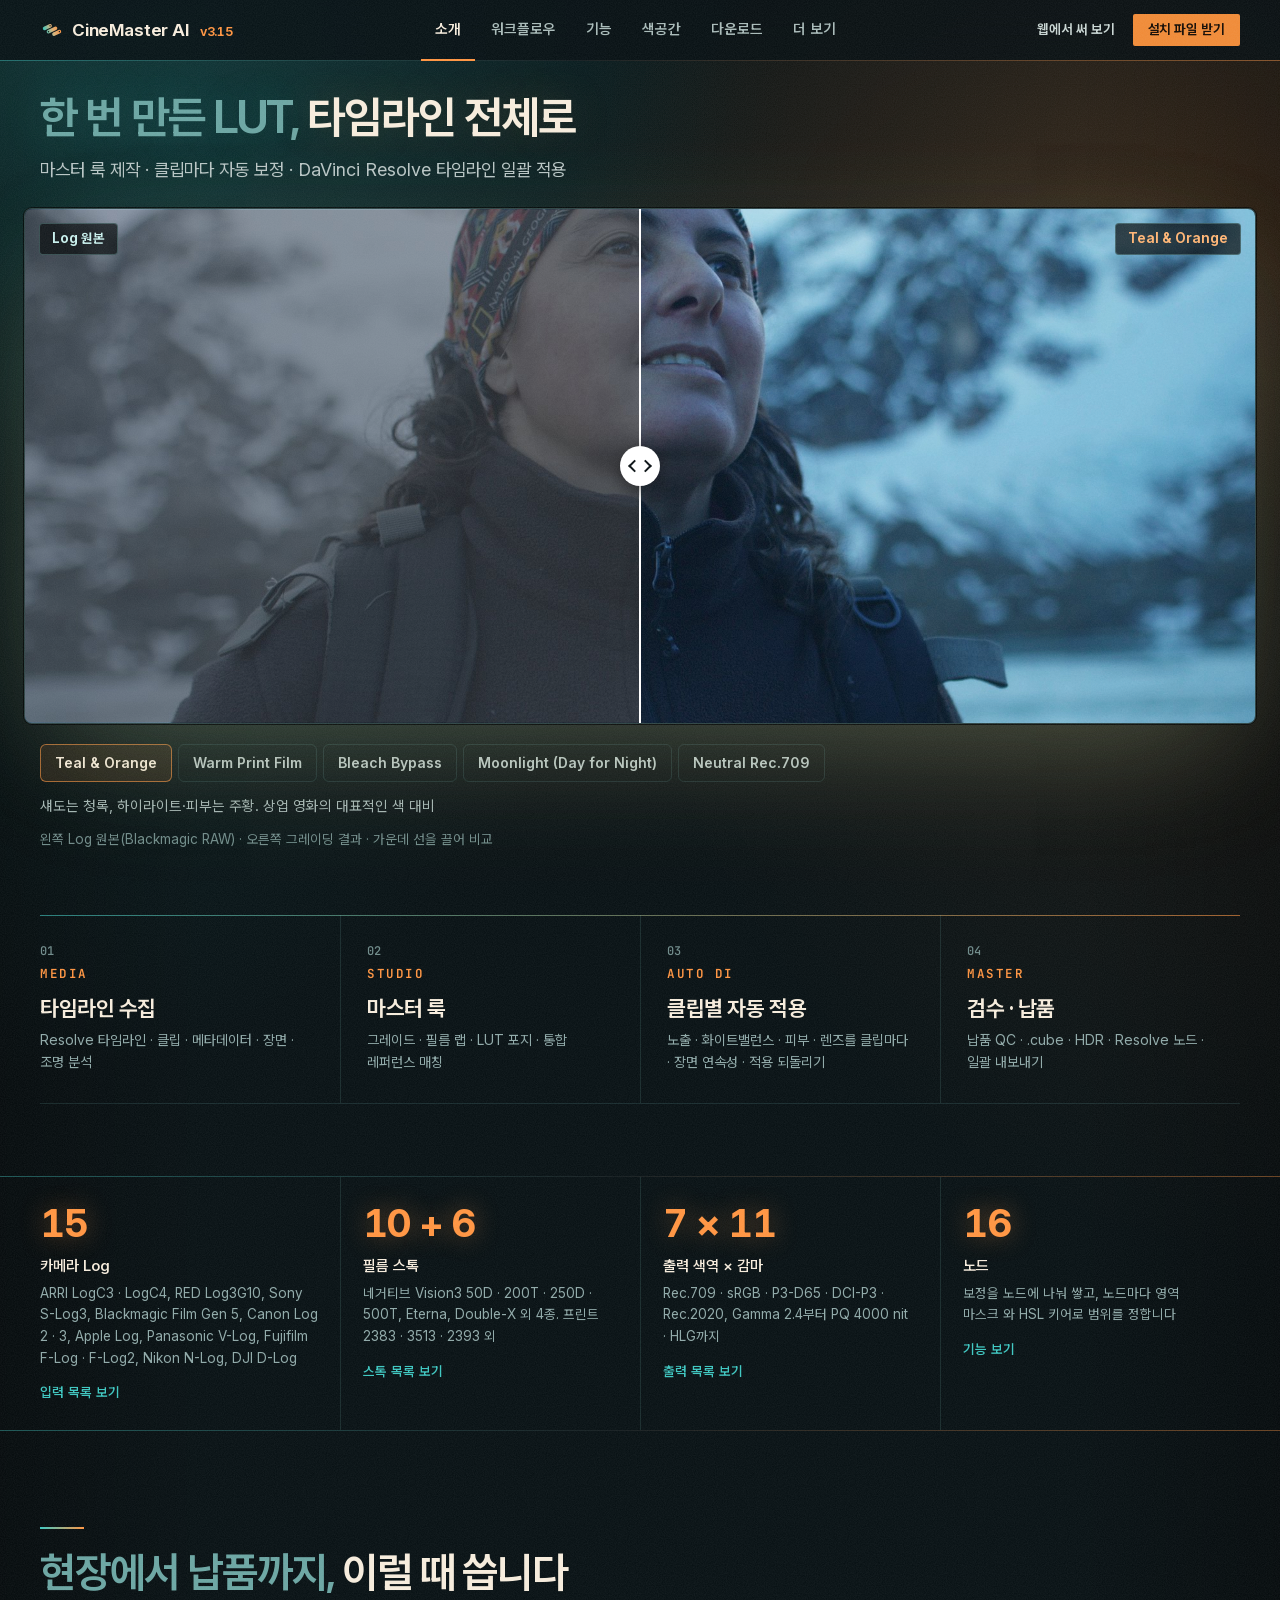
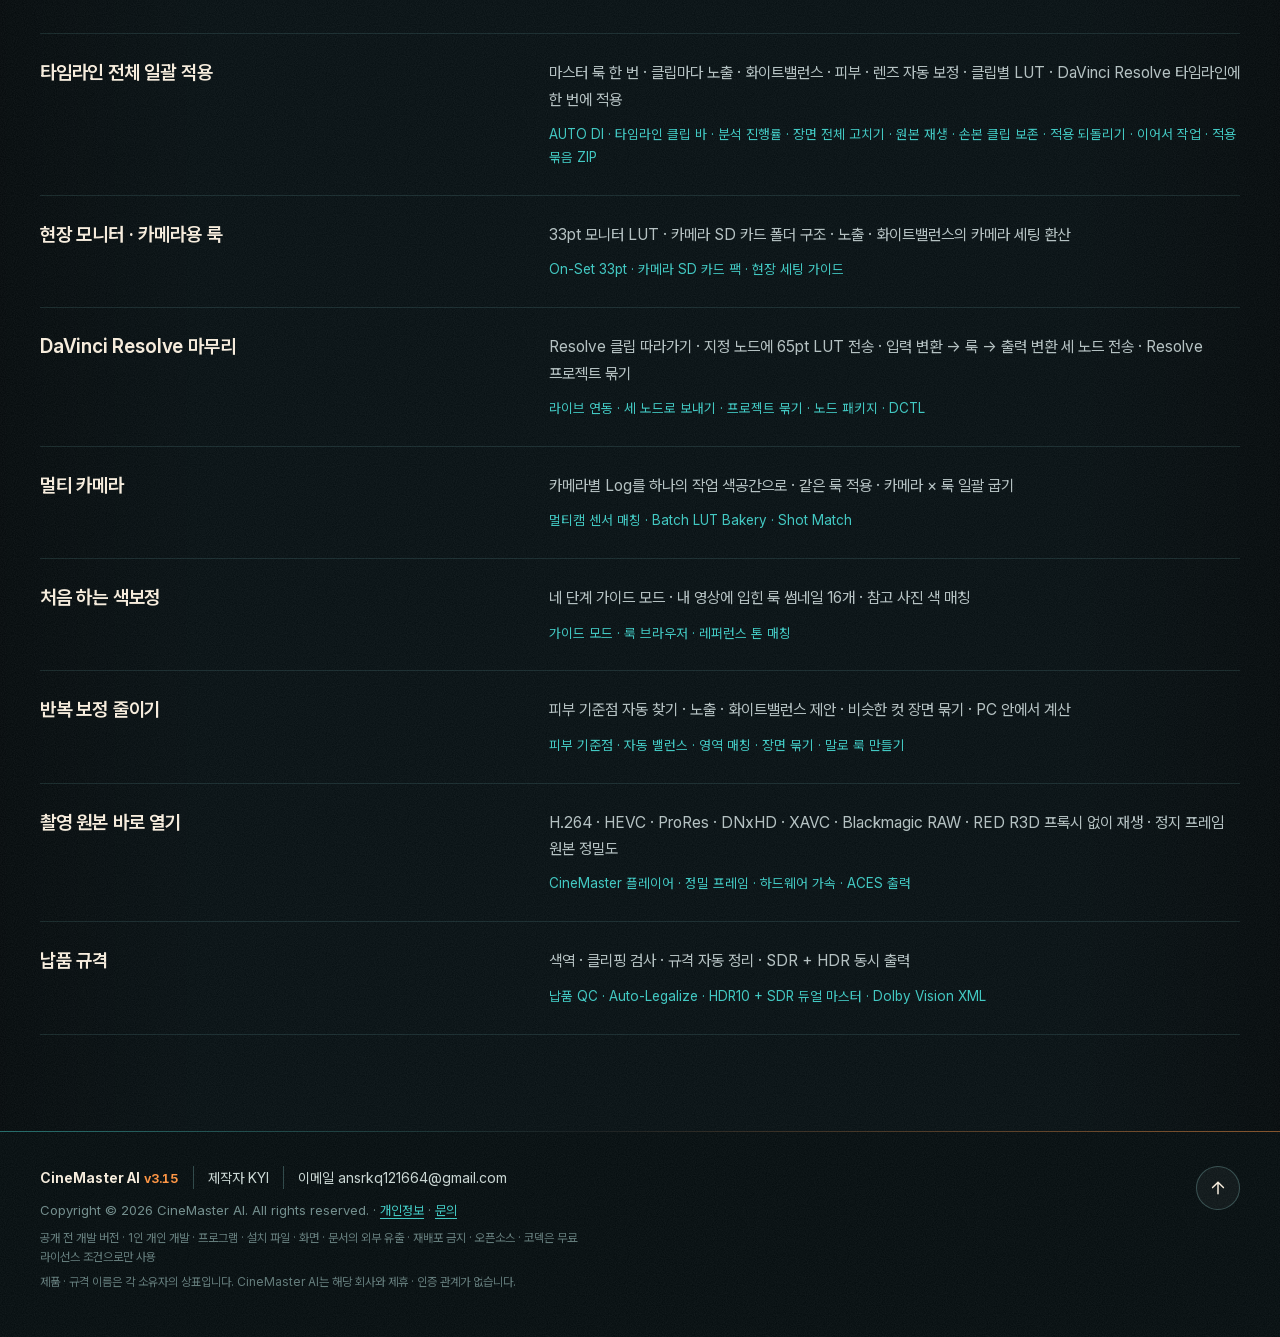
==== commit a16eaf81: "홈페이지 v3.15" ====
--- a/index.html
+++ b/index.html
@@ -19,14 +19,14 @@
   <link rel="apple-touch-icon" href="img/icon-512.png">
   <script>document.documentElement.className = "js";</script>
   <link rel="preload" href="fonts/InterVariable.woff2" as="font" type="font/woff2" crossorigin>
-  <link rel="stylesheet" href="site.css?v=3.14.2-d45029bd">
+  <link rel="stylesheet" href="site.css?v=3.15.0-66f1f762">
 </head>
 <body>
 <a class="skip" href="#main">본문으로 건너뛰기</a>
 
 <header class="nav">
   <div class="wrap nav-in">
-    <a class="brand" href="#intro" data-reload aria-label="CineMaster AI 처음으로 (새로고침)"><img src="img/logo-mark.svg" alt="" width="24" height="24">CineMaster AI <span class="ver">v3.14.2</span></a>
+    <a class="brand" href="#intro" data-reload aria-label="CineMaster AI 처음으로 (새로고침)"><img src="img/logo-mark.svg" alt="" width="24" height="24">CineMaster AI <span class="ver">v3.15</span></a>
     <nav class="tabs" aria-label="홈페이지 메뉴">
       <a href="#intro" data-nav="intro">소개</a>
       <a href="#flow" data-nav="flow">워크플로우</a>
@@ -83,7 +83,7 @@
       <ol class="rail" aria-label="네 단계 워크플로우">
         <li><a href="#flow" data-stage-go="media"><span class="no">01</span><span class="st">MEDIA</span><b>타임라인 수집</b><span class="d">Resolve 타임라인 · 클립 · 메타데이터 · 장면 · 조명 분석</span></a></li>
         <li><a href="#flow" data-stage-go="studio"><span class="no">02</span><span class="st">STUDIO</span><b>마스터 룩</b><span class="d">그레이드 · 필름 랩 · LUT 포지 · 통합 레퍼런스 매칭</span></a></li>
-        <li><a href="#flow" data-stage-go="autodi"><span class="no">03</span><span class="st">AUTO DI</span><b>클립별 자동 적용</b><span class="d">노출 · 화이트밸런스 · 피부 · 렌즈를 클립마다 · 장면 연속성</span></a></li>
+        <li><a href="#flow" data-stage-go="autodi"><span class="no">03</span><span class="st">AUTO DI</span><b>클립별 자동 적용</b><span class="d">노출 · 화이트밸런스 · 피부 · 렌즈를 클립마다 · 장면 연속성 · 적용 되돌리기</span></a></li>
         <li><a href="#flow" data-stage-go="master"><span class="no">04</span><span class="st">MASTER</span><b>검수 · 납품</b><span class="d">납품 QC · .cube · HDR · Resolve 노드 · 일괄 내보내기</span></a></li>
       </ol>
     </div>
@@ -107,7 +107,7 @@
         <li>
           <h3>타임라인 전체 일괄 적용</h3>
           <div><p>마스터 룩 한 번 · 클립마다 노출 · 화이트밸런스 · 피부 · 렌즈 자동 보정 · 클립별 LUT · DaVinci Resolve 타임라인에 한 번에 적용</p>
-            <p class="tags">AUTO DI · 타임라인 클립 바 · 장면 연속성 · 손본 클립 보존 · 적용 묶음 ZIP</p></div>
+            <p class="tags">AUTO DI · 타임라인 클립 바 · 분석 진행률 · 장면 전체 고치기 · 원본 재생 · 손본 클립 보존 · 적용 되돌리기 · 이어서 작업 · 적용 묶음 ZIP</p></div>
         </li>
         <li>
           <h3>현장 모니터 · 카메라용 룩</h3>
@@ -368,10 +368,11 @@
     </div>
 
     <div class="uses start" id="start">
-      <h3 class="big" id="start-h"><span class="soft">작업 고르기,</span> 작업 일곱 가지</h3>
-      <p class="lede">시작 화면에서 작업 선택 · 작업마다 필요한 도구만 있는 전용 창</p>
-      <figure class="shot frame"><img src="img/shots/launcher.jpg" srcset="img/shots/launcher_1000.jpg 1000w, img/shots/launcher.jpg 2000w" sizes="(max-width: 760px) 100vw, 1100px" width="2000" height="1250" loading="lazy" alt="프로그램을 열면 나오는 작업 고르기 창. Resolve 연동 그레이딩, 빠른 LUT 매칭, LUT 복제 · 변환, 검수 스튜디오, 현장 DIT, 전체 스튜디오 여섯 가지"></figure>
+      <h3 class="big" id="start-h"><span class="soft">작업 고르기,</span> 작업 여덟 가지</h3>
+      <p class="lede">메뉴 [작업 공간]에서 작업 선택 · 작업마다 필요한 도구만 있는 전용 창</p>
+      <figure class="shot frame"><img src="img/shots/launcher.jpg" srcset="img/shots/launcher_1000.jpg 1000w, img/shots/launcher.jpg 2000w" sizes="(max-width: 760px) 100vw, 1100px" width="2000" height="1250" loading="lazy" alt="작업 고르기 창. LUT 제작 스튜디오, 타임라인 전체 적용(AUTO DI), Resolve 연동 그레이딩, 빠른 LUT 매칭, LUT 복제 · 변환, 검수 스튜디오, 현장 DIT, 전체 스튜디오 여덟 가지"></figure>
       <ul class="kv two" data-start-tasks>
+        <li><b>타임라인 전체 적용 (AUTO DI)</b><span>타임라인 수집 · 마스터 룩 · 클립마다 노출 · 색 · Resolve 일괄 적용</span></li>
         <li><b>Resolve 연동 그레이딩</b><span>Resolve 클립 따라가기 · 노출 · 휠 · 노드로 전송</span></li>
         <li><b>빠른 LUT 매칭</b><span>원본 · 레퍼런스 색 매칭 · LUT 저장</span></li>
         <li><b>LUT 복제 · 변환</b><span>LUT 분석 · 카메라 · 색공간 · 크기 변환</span></li>
@@ -380,7 +381,7 @@
         <li><b>LUT 제작 스튜디오</b><span>샘플 106종 · 레퍼런스 매칭 · 필수 검수 · 65 / 35 / 33 / 17pt 묶음 출고</span></li>
         <li><b>전체 스튜디오</b><span>네 단계 · 모든 도구 · Ctrl + K 명령 찾기</span></li>
       </ul>
-      <p class="small">시작 화면 건너뛰기 설정 · 전용 창 작업을 전체 스튜디오에서 이어서</p>
+      <p class="small">바로 시작할 작업 설정 · 전용 창 작업을 전체 스튜디오에서 이어서</p>
     </div>
 
     <div class="outs" id="outputs">
@@ -404,7 +405,7 @@
   <section class="view" id="download" data-view="download" aria-labelledby="dl-h">
     <div class="wrap" data-subs>
       <h2 id="dl-h">다운로드</h2>
-      <p class="lede">설치형: 전체 기능 · 웹 버전: 색보정 · LUT 저장 · <b>v3.14.2</b> · 2026년 11월 25일</p>
+      <p class="lede">설치형: 전체 기능 · 웹 버전: 색보정 · LUT 저장 · <b>v3.15</b> · 2026년 11월 25일</p>
       <div class="subtabs" role="tablist" aria-label="다운로드">
         <button type="button" role="tab" id="st-get" aria-controls="get" aria-selected="true" data-sub="get">받기</button>
         <button type="button" role="tab" id="st-web" aria-controls="web" aria-selected="false" tabindex="-1" data-sub="web">웹 버전</button>
@@ -413,10 +414,19 @@
 
       <div class="subpanel is-on" id="get" role="tabpanel" aria-labelledby="st-get">
         <div class="dl-actions">
-          <a class="btn btn-amber" href="https://github.com/CINEMASTER-AI/cinemaster-ai.github.io/releases/download/v3.14.2/CineMaster_AI_Setup_v3.14.2.exe" data-installer>설치 파일 받기</a>
+          <a class="btn btn-amber" href="https://github.com/CINEMASTER-AI/cinemaster-ai.github.io/releases/download/v3.15.0/CineMaster_AI_Setup_v3.15.exe" data-installer>설치 파일 받기</a>
           <a class="btn btn-dark" href="#web">웹에서 바로 써 보기</a>
         </div>
-        <p class="hero-meta" data-installer-meta>Windows 10 · 11 (64비트) · v3.14.2 · 216.8 MB</p>
+        <p class="hero-meta" data-installer-meta>Windows 10 · 11 (64비트) · v3.15 · 216.9 MB</p>
+        <aside class="site-notice" data-site-notice aria-labelledby="notice-h">
+          <h3 id="notice-h"><svg viewBox="0 0 24 24" aria-hidden="true"><rect x="5" y="10.5" width="14" height="10" rx="2"/><path d="M8 10.5V7.5a4 4 0 0 1 8 0v3"/></svg>공개 전 개발 버전</h3>
+          <ul>
+            <li>정식 공개 · 배포 전 · 1인 개인 개발 프로그램</li>
+            <li>프로그램 · 설치 파일 · 화면 · 영상 · 문서: 어떤 경우에도 외부 유출 · 재배포 금지</li>
+            <li>오픈소스 · 코덱(FFmpeg 등): 무료 라이선스 조건으로만 사용</li>
+            <li>작업물 별도 백업 · 결과물은 납품 전 직접 확인</li>
+          </ul>
+        </aside>
       <div class="table-scroll" tabindex="0" role="region" aria-label="두 가지 방법 비교표">
       <table class="cmp">
         <caption>두 가지 방법 비교</caption>
@@ -438,7 +448,7 @@
           <tr><th scope="row">Gemini AI 분석</th><td><span class="ox o" role="img" aria-label="됩니다"><svg viewBox="0 0 24 24" aria-hidden="true"><circle cx="12" cy="12" r="7.5"/></svg></span></td><td><span class="ox x" role="img" aria-label="안 됩니다"><svg viewBox="0 0 24 24" aria-hidden="true"><path d="M6.5 6.5l11 11M17.5 6.5l-11 11"/></svg></span></td></tr>
           <tr class="grp"><th scope="colgroup" colspan="3">설치와 업데이트</th></tr>
           <tr><th scope="row">설치</th><td><span class="txt">마법사</span></td><td><span class="txt">필요 없음</span></td></tr>
-          <tr><th scope="row">새 버전 알림</th><td><span class="ox o" role="img" aria-label="됩니다"><svg viewBox="0 0 24 24" aria-hidden="true"><circle cx="12" cy="12" r="7.5"/></svg></span></td><td><span class="txt">늘 최신</span></td></tr>
+          <tr><th scope="row">새 버전 알림 · 앱 안에서 설치</th><td><span class="ox o" role="img" aria-label="됩니다"><svg viewBox="0 0 24 24" aria-hidden="true"><circle cx="12" cy="12" r="7.5"/></svg></span></td><td><span class="txt">늘 최신</span></td></tr>
         </tbody>
       </table>
       </div>
@@ -466,15 +476,15 @@
         <h3 class="sec">파일 정보</h3>
           <dl class="fileinfo">
             <div class="row"><dt>설치 파일</dt>
-              <dd>CineMaster_AI_Setup_v3.14.2.exe · 216.8 MB</dd>
-              <dd class="hash"><span>SHA-256 bb663b604ac619a80b1769a942e1be57a072167f3685ce2166229541f8a4c32a</span><button type="button" class="copy" data-copy="bb663b604ac619a80b1769a942e1be57a072167f3685ce2166229541f8a4c32a" aria-label="설치 파일 SHA-256 복사">복사</button></dd>
+              <dd>CineMaster_AI_Setup_v3.15.exe · 216.9 MB</dd>
+              <dd class="hash"><span>SHA-256 0dc5117c0a86f857a89dd9889e02b78dae726096e66025318b5b280b161fe6c7</span><button type="button" class="copy" data-copy="0dc5117c0a86f857a89dd9889e02b78dae726096e66025318b5b280b161fe6c7" aria-label="설치 파일 SHA-256 복사">복사</button></dd>
             </div>
             <div class="row"><dt>웹 버전 zip</dt>
-              <dd>CineMaster_AI_Web_v3.14.2.zip · 3.3 MB</dd>
-              <dd class="hash"><span>SHA-256 d1b4273f0d18c7f6c97eff0e97e1fdc5bbb2ad7aabbbdf87099446800374f2c6</span><button type="button" class="copy" data-copy="d1b4273f0d18c7f6c97eff0e97e1fdc5bbb2ad7aabbbdf87099446800374f2c6" aria-label="웹 버전 zip SHA-256 복사">복사</button></dd>
+              <dd>CineMaster_AI_Web_v3.15.zip · 3.3 MB</dd>
+              <dd class="hash"><span>SHA-256 0a46a93f73a724a83a502f18900b52e97e46970797203783dfb7cc7be8883163</span><button type="button" class="copy" data-copy="0a46a93f73a724a83a502f18900b52e97e46970797203783dfb7cc7be8883163" aria-label="웹 버전 zip SHA-256 복사">복사</button></dd>
             </div>
             <div class="row"><dt>사용설명서 PDF</dt>
-              <dd>CineMaster_AI_v3.14.2_Manual_KR.pdf · 9.4 MB</dd>
+              <dd>CineMaster_AI_v3.15_Manual_KR.pdf · 9.5 MB</dd>
             </div>
           </dl>
           <p class="small">파일 확인: PowerShell <code>Get-FileHash 파일이름</code> ↔ 위 SHA-256</p>
@@ -494,7 +504,7 @@
     <div class="web-notes">
       <p>웹 버전: 색보정 · 노드 · 영역 마스크 · 필름 랩 · 스코프 · .cube 저장<br>
         설치형 전용: Shot Match · Resolve 연동 · 클립 빈 · AI 어시스트 · 영상 재생 · RAW · HDR 납품</p>
-      <p class="small">PC 화면 기준 · 오프라인용 <a href="downloads/CineMaster_AI_Web_v3.14.2.zip" download>웹 버전 zip, 3.3 MB</a></p>
+      <p class="small">PC 화면 기준 · 오프라인용 <a href="downloads/CineMaster_AI_Web_v3.15.zip" download>웹 버전 zip, 3.3 MB</a></p>
     </div>
       </div>
 
@@ -513,12 +523,13 @@
 
           <h3>설치 순서</h3>
           <ol class="steps">
-            <li><b>설치 파일 받기</b> → <code>CineMaster_AI_Setup_v3.14.2.exe</code></li>
+            <li><b>설치 파일 받기</b> → <code>CineMaster_AI_Setup_v3.15.exe</code></li>
             <li>내려받은 파일 실행</li>
             <li><b>다음</b> → <b>설치</b></li>
             <li>바탕화면의 <b>CineMaster AI</b> 아이콘으로 실행</li>
+            <li>사용 안내 확인 → <b>확인했습니다</b></li>
           </ol>
-          <p class="small">새 버전: 덮어 설치 · 룩과 설정 유지</p>
+          <p class="small">새 버전: 알림의 <b>받아서 설치</b> 또는 덮어 설치 · 룩과 설정 유지</p>
 
           </div>
           <div>
@@ -546,7 +557,7 @@
 
       <div class="subpanel is-on" id="manual" role="tabpanel" aria-labelledby="st-manual">
     <div class="manual">
-      <a class="cover" href="downloads/CineMaster_AI_v3.14.2_Manual_KR.pdf" target="_blank" rel="noopener" aria-label="사용설명서 PDF 열기">
+      <a class="cover" href="downloads/CineMaster_AI_v3.15_Manual_KR.pdf" target="_blank" rel="noopener" aria-label="사용설명서 PDF 열기">
         <img src="img/manual_cover.jpg" alt="CineMaster AI 사용설명서 표지" width="580" height="820" loading="lazy">
       </a>
       <div>
@@ -565,18 +576,18 @@
           <li>단축키와 문제 해결</li>
         </ul>
         <div class="row">
-          <a class="btn btn-line" href="downloads/CineMaster_AI_v3.14.2_Manual_KR.pdf" target="_blank" rel="noopener">설명서 열기</a>
-          <a class="btn btn-line" href="downloads/CineMaster_AI_v3.14.2_Manual_KR.pdf" download>PDF 내려받기</a>
-        </div>
-        <p class="file"><span class="mono">CineMaster_AI_v3.14.2_Manual_KR.pdf</span> · 9.4 MB</p>
+          <a class="btn btn-line" href="downloads/CineMaster_AI_v3.15_Manual_KR.pdf" target="_blank" rel="noopener">설명서 열기</a>
+          <a class="btn btn-line" href="downloads/CineMaster_AI_v3.15_Manual_KR.pdf" download>PDF 내려받기</a>
+        </div>
+        <p class="file"><span class="mono">CineMaster_AI_v3.15_Manual_KR.pdf</span> · 9.5 MB</p>
       </div>
     </div>
       </div>
 
       <div class="subpanel" id="updates" role="tabpanel" aria-labelledby="st-updates">
         <div class="timeline">
-      <div class="rel"><div class="rel-head"><span class="ver">v3.14.2</span><span class="date">2026-11-25</span></div><div><h3>화면 반응 최적화 — 클립이 많은 타임라인</h3><ul><li>단계를 바꿀 때마다 헤더가 화면 전체의 배치를 다시 계산하던 것을 고쳤습니다. 타임라인 클립 바 · AUTO DI 보드처럼 큰 화면에서 단계를 바꿀 때 생기던 짧은 멈춤이 줄었습니다.</li><li>타임라인 클립 바는 보이는 클립만 그립니다. 클립이 수백 개여도 STUDIO · MASTER로 넘어갈 때 멈추지 않고, 고른 클립 쪽으로 바가 옮겨 갑니다.</li><li>AUTO DI 보드는 화면 밖 카드의 배치 · 그리기를 건너뛰고, 썸네일을 화면을 막지 않고 풉니다.</li><li>실제 GPU에서 102클립 타임라인으로 잰 결과: AUTO DI 열기 2.2초 → 1.0초(50ms 넘는 멈춤 2번 → 0번), 단계 전환의 50ms 넘는 멈춤 2번 → 0 ~ 1번, LUT 포지 열기 1번 → 0번, AUTO DI 보드 스크롤의 프레임 간격 p95 12.1ms → 6.2ms.</li></ul></div></div>
-      <details class="older"><summary>이전 버전 33개 보기</summary><div class="rel"><div class="rel-head"><span class="ver">v3.14.1</span><span class="date">2026-11-25</span></div><div><h3>AUTO DI 밤 장면 판단</h3><ul><li>AUTO DI의 장면 분석이 ISO를 올리지 않고 찍은 밤 장면(가로등 · 실용광으로 인물을 밝힌 야외, 푸른 달빛으로 연출한 세트)을 &#x27;주간&#x27;으로 읽던 것을 고쳤습니다. 화면 위쪽에 낮의 하늘 · 창빛이 있는가와 어두운 화면을 비추는 빛의 색(따뜻한 실용광 · 차가운 달빛)을 함께 봅니다.</li><li>실제 촬영본 60컷(밤 40 · 낮 20)으로 잰 결과: 밤 판단 28/40 → 40/40, 낮을 밤으로 잘못 읽은 컷은 1컷 그대로입니다. 밤으로 읽힌 클립은 &#x27;야간 · 조명 분위기 유지&#x27;가 걸려 대낮처럼 밝히거나 조명 색을 지우지 않습니다.</li><li>판단이 다를 때는 이전처럼 AUTO DI 카드의 시간대 태그를 눌러 고칠 수 있습니다.</li></ul></div></div><div class="rel"><div class="rel-head"><span class="ver">v3.14.0</span><span class="date">2026-11-25</span></div><div><h3>네 단계 워크플로우 · AUTO DI — 한 번 만든 LUT, 타임라인 전체로</h3><ul><li>하단 독이 네 단계가 됐습니다: MEDIA · STUDIO · AUTO DI · MASTER(Shift+1 ~ 4). 예전 여섯 페이지는 단계 안의 갈래로 그대로 있고, 탭을 길게 눌러 끌면 순서가 바뀝니다.</li><li>AUTO DI: STUDIO에서 만든 마스터 룩을 타임라인 전체에 적용합니다. 클립마다 시간대 · 조명 · 렌즈를 읽어 룩 앞의 노출 · 화이트밸런스 · ±Green · 피부 · 필름 분기를 따로 맞추고, 같은 장면의 클립은 결과를 모읍니다. 클립별 LUT을 구워 DaVinci Resolve 타임라인에 한 번에 걸거나 적용 묶음 ZIP으로 저장합니다. 손으로 고친 클립은 덮어쓰지 않습니다.</li><li>타임라인 클립 바: STUDIO · MASTER의 뷰어 아래에 수집한 클립이 보이고, 누르면 그 클립의 원본과 그레이드로 바뀝니다. 손으로 고친 클립은 번호 테두리가 앰버입니다. 데크 위 줄의 [타임라인] 버튼 · 보기 메뉴로 끄고 켭니다.</li><li>CONFORM의 [타임라인 전체 수집] 결과가 그대로 타임라인 바와 AUTO DI에 올라옵니다. Resolve를 다시 수집하지 않습니다.</li><li>통합 레퍼런스 매칭: STUDIO · LUT 포지의 [레퍼런스] 탭. 같은 장면이면 화소끼리, 다른 장면이면 피부 · 하늘 · 식물 · 무채색 영역끼리 맞추고 샘플 라이브러리로 룩을 인식합니다. 1:1 Shot Match · 톤 매칭은 같은 탭의 방식으로 남아 있습니다.</li><li>명령 찾기(Ctrl+K) 같은 큰 창을 열 때 오류가 나면 화면 전체가 검게 멈추던 것을 고쳤습니다. 그 창만 닫고 [다시 불러오기]를 안내합니다.</li><li>헤더 · 하단 독의 글자 겹침과 1600 ~ 1740px 창에서 그레이드 페이지의 위 줄이 넘치던 것을 고쳤습니다.</li></ul></div></div><div class="rel"><div class="rel-head"><span class="ver">v3.13.1</span><span class="date">2026-11-24</span></div><div><h3>작업 순서 길잡이 · 샘플 106종 · LUT 엔진 안정성</h3><ul><li>작업 순서 길잡이: 하단 독 왼쪽의 [길잡이]를 누르면 할 일을 순서대로 보여 줍니다. 단계마다 [여기로 가기]로 그 화면으로 옮겨 주고, 끝난 단계는 스스로 표시합니다. 목표는 LUT 만들기 · 레퍼런스처럼 맞추기 · Resolve로 보내기 세 가지입니다.</li><li>LUT FORGE의 샘플이 106종이 됐습니다. 카드에 톤 곡선과 암부 · 미드톤 · 명부의 대표 색이 바로 보이고, 이름만 다른 중복이 없도록 전부 서로 다른 룩으로 맞췄습니다.</li><li>LUT 정확도 측정: LUT FORGE의 검수 칸에서 33pt · 65pt의 격자 보간 오차(ΔE2000)를 재서 보여 줍니다.</li><li>극단적인 색에서 계산이 깨지던 경우 두 가지를 고쳤습니다(소프트 라이트 합성 뒤의 넘침, 톤매핑의 넘침). 보통의 그림에서는 결과가 같습니다.</li><li>국소 자동 보정이 약 2배, 여러 파일 묶음 저장이 약 1.8배 빨라졌습니다.</li></ul></div></div><div class="rel"><div class="rel-head"><span class="ver">v3.13.0</span><span class="date">2026-11-24</span></div><div><h3>05 LUT FORGE — 65pt LUT 제작 · 검수 · 변환</h3><ul><li>하단 독에 05 LUT FORGE 페이지가 생겼습니다(Shift+5). MASTER는 06이 됐습니다(Shift+6). 작업 고르기 맨 위의 &#x27;LUT 제작 스튜디오&#x27;로도 엽니다.</li><li>샘플 75종(필름 · 장르 · 광고 · 다큐 · 흑백 · 기술)을 레시피로 넣었습니다. 고르면 슬라이더 값으로 들어와 그대로 고칠 수 있고, 65pt로 굽습니다.</li><li>레퍼런스 매칭: 이미지 1 ~ 3장의 톤 · 색 성향을 슬라이더 값과 잔여 뉘앙스 격자로 옮깁니다. 명암 · 색상 · 채도 · 스플릿 토닝을 따로 조절합니다.</li><li>말로 만들기: &#x27;비 오는 밤의 누아르, 청록 암부, 피부 유지&#x27;처럼 적으면 기존 슬라이더 값으로 바꿉니다. 이 PC 안에서 읽고, &#x27;대비만 15% 낮게&#x27; 같은 상대 수정도 됩니다.</li><li>LUT 믹서 · Diff: 두 LUT을 전체 / 휘도만 / 색만, 밝기 대역별로 섞고, 차이(ΔE · 변위)를 보고, Delta LUT으로 뽑습니다.</li><li>필수 검수: 내보내기 전에 단조성 · 밴딩 · 색역 클리핑 · 스킨톤 · 무채색 축을 검수해 Health Score를 냅니다. 통과해야 출고가 열리고, 자동 보정은 결함 격자점 둘레만 다듬습니다.</li><li>묶음 출고: 출력 색공간 × 격자 크기(65 · 35 · 33 · 17pt) × 강도(100 · 75 · 50%)를 한 번에 저장합니다. 장비별 프리셋과 QC 보고서가 함께 나옵니다.</li><li>레시피 서명: 내보낸 .cube를 다시 열면 만든 때의 슬라이더를 그대로 되찾습니다.</li><li>스트레스 시뮬레이터: 노출 · 색온도 · 채도를 흔들어 LUT이 버티는지 화면에서 확인합니다. 내보내는 LUT은 달라지지 않습니다.</li><li>FILM LAB에 LUT에 담기는 색 변환과 담기지 않는 광학 질감을 나눠 표시했습니다. GRADE · FILM LAB에서 지금 룩을 LUT Forge로 보낼 수 있습니다.</li><li>스킨톤 축을 125.5°로 바꿨습니다. Skin-Tone Lock · Skin Hue Uniformity를 쓴 기존 룩은 결과가 조금 달라집니다.</li><li>재생 중 해상도 자동: 4K 영상을 재생하는 동안 처리 해상도를 화면 크기에 맞춰 낮춥니다. 멈추면 원래 해상도로 돌아옵니다(설정에서 끌 수 있습니다).</li></ul></div></div><div class="rel"><div class="rel-head"><span class="ver">v3.12.0</span><span class="date">2026-11-24</span></div><div><h3>ACES · 작업별 전용 창 · 새 화면 디자인 · CineMaster 플레이어</h3><ul><li>ACES 출력 변환을 넣었습니다. MASTER의 출력 칸에서 ACES 1.3 · 2.0의 Rec.709 · sRGB · P3-D65 · Rec.2020 · HDR(PQ 500 ~ 4000 nits)을 고르실 수 있고, 화면과 내보낸 LUT이 OpenColorIO의 같은 변환을 거칩니다.</li><li>작업 색공간에 ACEScc를, 색역 압축 방식에 ACES RGC(Reference Gamut Compression)를 더했습니다. 고르지 않으면 예전과 같은 결과입니다.</li><li>MASTER에 &#x27;ACES 주고받기&#x27; 탭이 생겼습니다. 지금 룩을 CLF(LMT) · OpenColorIO 설정 묶음 · AMF로 저장하고, 받은 AMF를 가져와 카메라 · 출력 변환 · ASC CDL을 옮깁니다.</li><li>Resolve가 ACES 프로젝트이면 연동 창에 입력 · 출력 변환을 보여 드리고, 출력이 다르면 [ACES 출력 맞추기]를 권합니다. ACES 출력을 고른 상태로 보내면 하이라이트 롤오프를 LUT에 굽지 않아 Resolve의 출력 변환과 두 번 걸리지 않습니다. 왕복 검증에 &#x27;ACES 프로젝트&#x27; 구성을 더했습니다.</li><li>앱을 열면 작업 고르기 창에서 작업을 고릅니다. Resolve 연동 그레이딩, 빠른 LUT 매칭, LUT 복제 · 변환, 검수(QC) 스튜디오, 현장 DIT는 그 일에 필요한 칸만 보여 주는 전용 창이고, 전용 창에서 하던 작업은 전체 스튜디오로 그대로 넘어갑니다. &#x27;다음부터 이 작업으로 바로 시작&#x27; 을 켜면 이 창을 건너뜁니다.</li><li>Ctrl+K 명령 찾기를 만들었습니다. 메뉴 · 패널 · 카메라 · 출력 · 샘플 룩 · 가이드를 한글, 영문, 초성, 예전 이름으로 찾습니다.</li><li>화면을 전체적으로 정리했습니다. 영상 주변은 무채색 회색으로, 강조색은 앰버 하나로 통일했고, ? 도움말과 슬라이더 조작(Shift = 정밀, 더블클릭 = 기본값)을 한 가지 규칙으로 맞췄습니다.</li><li>이름을 바꿨습니다: MEDIA → SOURCE, COLOR → GRADE, DELIVER → MASTER, 미디어 풀 → 클립 빈, 미디어 스토리지 → 폴더 탐색기, 파워 윈도우 → 영역 마스크, 퀄리파이어 → HSL 키어, Outside 노드 → 반전 노드, 컬러 워퍼 → 컬러 메쉬, ColorSlice → 벡터 밀도, Color Compressor → 색상 수렴, HDR 존 → 존 그레이딩, 그랩 스틸 → 스틸 저장. 단축키와 저장한 파일은 그대로이고, 명령 찾기에서 예전 이름으로도 찾으실 수 있습니다.</li><li>검수 스튜디오에서 그림 · 렌더 파일 · 폴더를 한 번에 검사하고 CSV · 인쇄용 보고서로 저장합니다.</li><li>노드 트리 템플릿, 골라서 붙여 넣기(Alt+V), A/B 임시 비교(` 키), 카드 머리 Alt+클릭으로 그 카드만 끄고 보기를 더했습니다.</li><li>내보내기 프리셋(이름 규칙 · 범위 · 크기 · 폴더 · Resolve 설치를 한 번에)과 프로젝트를 넘나드는 내 룩 라이브러리를 만들었습니다. 커브에 Lum Mix와 채널별 Soft Clip을 더했습니다(기본값은 예전 결과).</li><li>영상 재생을 CineMaster 플레이어로 바꿨습니다. 앱에 든 디코더가 원본에서 바로 읽어 재생하므로 운영체제의 코덱이나 다른 플레이어가 필요 없고, H.264 · HEVC · ProRes · DNxHD · XAVC · AV1 등이 파일 크기와 상관없이 바로 열립니다. 프록시를 기다리거나 파일을 내려받지 않습니다.</li><li>영상이 멈춰 있을 때는 그 프레임을 원본 16비트로 다시 읽어 보여 드립니다(정밀 프레임). 스코프 · 스포이드 · 매칭 · QC가 이 값을 씁니다. 재생 소리는 도구줄의 [재생 소리]로 켭니다.</li><li>설정에 &#x27;하드웨어 가속&#x27; 탭이 생겼습니다. GPU 디코드 · 인코드를 먼저 쓰고 실패하면 CPU로 넘어갑니다. 하단 독에서 CPU · GPU · VRAM 사용률과 백그라운드 작업을 보실 수 있습니다. Look Vault의 일괄 LUT 굽기도 여기에 진행률이 보이고 취소할 수 있습니다.</li><li>Blackmagic RAW를 엽니다. PC에 설치된 Blackmagic RAW 구성 요소(Blackmagic RAW Player · DaVinci Resolve 등)를 찾아 쓰고, 없으면 안내해 드립니다. ARRIRAW는 지원하지 않습니다.</li><li>Resolve로 보내기가 규격 검사에 막혀 LUT이 걸리지 않던 것을 고쳤습니다. 이제 보내고, 걸린 항목은 결과 문구에 적습니다. 할레이션 · 그레인 같은 질감은 DCTL로 다음 노드에 함께 보냅니다. 연결 확인으로 창이 멈추던 것도 줄였습니다.</li><li>Resolve에서 저장한 스틸(.drx)을 노드 트리 템플릿으로 등록해, 정해 둔 노드에 LUT을 한 번에 넣을 수 있습니다.</li><li>AI 어시스트에 &#x27;말로 룩 만들기&#x27; 를 더했습니다. 적으신 말을 기존 조정값으로 바꾸며, 인터넷과 모델을 쓰지 않습니다. 장면 묶기는 400클립 기준 26초에서 0.06초로 빨라졌습니다.</li><li>AI 어시스트의 장면 묶기에 [장면별 밸런스 계산]을 더했습니다. 같은 장면의 클립들을 함께 보고 노출 · 화이트밸런스를 장면마다 하나씩 제안하며, 지금 룩에 그 값을 더한 LUT을 장면 수만큼 한 번에 저장할 수 있습니다.</li><li>AI 어시스트에 &#x27;영역 매칭&#x27; 을 더했습니다. 레퍼런스와 원본을 피부 · 하늘 · 식물 · 나머지 화면으로 나눠 같은 영역끼리 맞춥니다. 얼굴이 보이지 않는 컷에서도 피부를 더 좁게 찾도록 사람 · 피부 분할 모델을 함께 넣었습니다.</li><li>Blackmagic RAW와 RED R3D를 CineMaster 플레이어로 이어 재생합니다. 멈추면 그 프레임을 원본 정밀도(12 · 16비트)로 다시 엽니다. R3D는 GPU로 풀어 재생합니다. Blackmagic RAW는 따로 설치하지 않아도 열립니다.</li><li>Resolve 연동: CineMaster 프로젝트가 Resolve 프로젝트 하나에 묶입니다. 다른 Resolve 프로젝트가 열려 있으면 따라가기와 보내기를 멈추고 알려 드립니다.</li><li>Resolve 연동에 [세 노드로 보내기]를 더했습니다. 노드 세 개에 입력 변환 → 룩 → 출력 변환 LUT을 한 번에 겁니다 (Resolve의 CST → LUT → CST 구성과 같은 일).</li><li>Resolve로 바로 보내는 LUT을 모두 65pt로 올렸습니다. 굽는 시간은 여러 스레드로 나눠 0.8초에서 0.1초로 줄였고, 결과 값은 예전과 같습니다. 연동 설정에서 33pt로 되돌릴 수 있습니다.</li><li>Resolve 연동이 더 빨리 따라옵니다. 클립과 플레이헤드를 확인하는 주기를 절반으로 줄였고, 값을 바꾼 뒤 자동으로 보내기까지의 시간을 2.5초에서 1초로 줄였습니다. 따라가기 화면은 폭 1920으로 가져오며 [프레임 다시 가져오기]는 원본 크기입니다.</li><li>&#x27;LUT 강도&#x27; 는 내보내기 전용 값이라 Resolve로 보내는 LUT에는 굽지 않습니다. 화면과 Resolve가 같은 그림이 됩니다 (연동 설정에서 굽도록 바꿀 수 있습니다).</li><li>좁은 창에서 큰 창의 글자가 잘리던 것을 고쳤고, 알림을 눈에 덜 띄는 모양으로 바꿨습니다. 보통 알림은 4초 뒤에 스스로 사라집니다.</li><li>Ctrl+S가 파일 창 없이 앱 전용 폴더에 바로 저장합니다 (룩 파일로 내려받기는 Ctrl+Shift+S). 노드를 오른쪽 버튼으로 누르면 메뉴가 열립니다. 하단의 페이지 탭을 창 가운데에 두었습니다.</li><li>클립 빈의 스틸 · 썸네일 색을 멈춘 프레임 · 재생 화면과 같게 맞췄습니다. ALEXA Mini의 ProRes 4444 XQ처럼 색 표식이 빈 영상도 열립니다.</li><li>설정에서 업데이트 채널(안정판 · 베타)을 고르실 수 있고, 도움말 메뉴에 [새 버전 확인]을 두었습니다. 기본은 안정판입니다.</li><li>기존 카메라의 수식 · 기본 설정으로 내보내는 LUT · 저장한 룩 파일은 그대로입니다.</li></ul></div></div><div class="rel"><div class="rel-head"><span class="ver">v3.9.0</span><span class="date">2026-11-21</span></div><div><h3>AI 어시스트 · 카메라 Log 6종 추가</h3><ul><li>하단 독에 [AI 어시스트]를 만들었습니다. 피부 기준점 · 자동 밸런스 · 장면 묶기 · 내 스타일 · QC 설명을 한 창에서 쓰고, 계산은 모두 이 PC 안에서 합니다.</li><li>제안마다 근거와 신뢰도(높음 · 보통 · 낮음)를 보여 드립니다. 누르고 있는 동안 미리보기로 확인하고, 적용한 뒤에는 Ctrl+Z 한 번으로 되돌립니다.</li><li>피부 기준점은 화면에서 얼굴을 찾아 볼 · 이마의 피부색을 씁니다. 얼굴이 없으면 예전처럼 색 범위로 찾고 신뢰도를 낮게 표시합니다.</li><li>내 스타일은 기본으로 꺼져 있습니다. 켜면 LUT을 저장할 때 그 화면의 밝기 · 색 분포 숫자와 보정값을 이 PC에만 기록합니다(영상 · 사진은 저장하지 않습니다). 기록은 언제든 지울 수 있습니다.</li><li>Panasonic V-Log, Fujifilm F-Log · F-Log2 · F-Log2 C, Nikon N-Log, DJI D-Log를 지원합니다. 제조사가 공개한 문서의 수식 그대로이고, 파일에 Log 이름이 적혀 있으면 자동으로 맞춥니다.</li><li>하단 독 오른쪽에 [피드백 보내기] 버튼을 두었습니다.</li><li>사용 통계에 동의한 경우, 처음 LUT을 저장하기까지 걸린 시간을 한 번 보냅니다. 개인정보 처리 안내에도 적었습니다.</li><li>기존 카메라의 수식 · 내보내는 LUT · 저장한 룩 파일은 그대로입니다.</li></ul></div></div><div class="rel"><div class="rel-head"><span class="ver">v3.8.8</span><span class="date">2026-11-20</span></div><div><h3>잘리던 안내 글자 · 피드백 답장</h3><ul><li>Resolve 연동 창의 연결 안내처럼 긴 경로가 들어 있는 글이 오른쪽에서 잘리던 것을 고쳤습니다. 칸 안에서 줄을 바꿔 끝까지 보입니다.</li><li>홈페이지 피드백 칸: 버그 · 질문일 때 답장 받을 이메일을 적어 달라고 안내합니다.</li><li>자주 묻는 질문 아래에 피드백 칸 안내를 넣었습니다. 자주 나오는 질문은 이 목록에 답을 올립니다.</li><li>링크를 공유할 때 보이는 미리보기를 심볼과 로고로 바꾸고 이름에서 버전을 뺐습니다.</li><li>수식 · 내보내는 LUT · 저장한 룩 파일은 그대로입니다.</li></ul></div></div><div class="rel"><div class="rel-head"><span class="ver">v3.8.7</span><span class="date">2026-11-20</span></div><div><h3>피드백 칸 · 사용 통계 동의 · 개인정보 처리 안내</h3><ul><li>홈페이지 [더 보기]에 피드백 칸을 만들었습니다. 로그인 없이 버그 · 기능 제안 · 질문을 바로 보낼 수 있습니다.</li><li>프로그램을 처음 열 때 사용 통계와 오류를 보낼지 물어봅니다. 동의한 경우에만 프로그램 버전, 연 페이지 이름, 오류 문구를 익명으로 보냅니다. 영상 · 파일 이름 · 룩 · LUT은 보내지 않습니다.</li><li>동의는 도움말 메뉴의 [사용 통계 · 오류 보내기]에서 언제든 바꿀 수 있습니다. 같은 메뉴에 [피드백 보내기]와 [개인정보 처리 안내]를 넣었습니다.</li><li>홈페이지에 개인정보 처리 안내를 올렸습니다. 모으지 않는 것, 동의한 경우에만 모으는 것, 보관하는 곳을 적었습니다.</li><li>수식 · 내보내는 LUT · 저장한 룩 파일은 그대로입니다.</li></ul></div></div><div class="rel"><div class="rel-head"><span class="ver">v3.8.6</span><span class="date">2026-11-20</span></div><div><h3>탭과 Master 줄을 끌어서 옮기기 · 설치 후 아이콘</h3><ul><li>COLOR의 팔레트 탭과 각 페이지 작업 칸의 탭을 마우스로 끌어 순서를 바꿀 수 있습니다. 숫자 키 1~7은 화면에 보이는 순서를 따릅니다.</li><li>Master 패널은 줄의 이름을 잡고 위아래로 끌면 묶음 안에서 순서가 바뀝니다. 이름이 아닌 곳을 좌우로 끌면 예전처럼 값이 바뀝니다.</li><li>키보드로는 탭에 초점을 두고 Alt + 방향키로 옮깁니다. 바꾼 순서는 [레이아웃 초기화]로 되돌립니다.</li><li>새 버전을 덮어 설치한 뒤에도 바탕화면 · 시작 메뉴 아이콘이 예전 로고로 남던 것을 고쳤습니다.</li><li>수식 · 내보내는 LUT · 저장한 룩 파일은 그대로입니다.</li></ul></div></div><div class="rel"><div class="rel-head"><span class="ver">v3.8.5</span><span class="date">2026-11-20</span></div><div><h3>클립이 많은 타임라인 수집 · 새 사용설명서</h3><ul><li>CONFORM의 [타임라인 전체 수집]이 클립이 많은 타임라인에서 중간에 멈추던 것을 고쳤습니다. 60개까지만 읽던 제한을 1000개로 늘렸습니다.</li><li>수집하는 동안 &#x27;42 / 150&#x27; 처럼 진행 상황과 지금 읽는 클립 이름이 보이고, [중지]를 누르면 그때까지 읽은 클립만 가져옵니다.</li><li>같은 원본에서 여러 번 잘라 쓴 클립도 컷마다 제 대표 프레임으로 샷 밸런싱합니다. 읽지 못한 클립은 건너뛰고 나머지를 계속 읽습니다.</li><li>수집 중에는 Resolve 따라가기를 잠시 쉬어, 화면이 클립을 따라 계속 바뀌지 않습니다. 대표 프레임을 줄여 담아 메모리도 훨씬 덜 씁니다.</li><li>사용설명서를 홈페이지와 같은 디자인으로 새로 만들고, 그림과 설명을 모두 지금 화면에 맞췄습니다.</li><li>홈페이지: 머리줄 로고를 누르면 늘 첫 화면 맨 위에서 다시 열리고, 바닥글의 메일 주소는 눌리지 않는 글자로 바꿨습니다.</li><li>홈페이지: 심볼을 앱 아이콘과 같은 모양(알약마다 구멍 하나)으로 맞추고, 받기 칸은 설치 파일과 웹 버전 두 가지로 정리했습니다.</li><li>수식 · 내보내는 LUT은 그대로입니다.</li></ul></div></div><div class="rel"><div class="rel-head"><span class="ver">v3.8.4</span><span class="date">2026-11-20</span></div><div><h3>DaVinci Resolve의 DCTL 오류 창 해결</h3><ul><li>DaVinci Resolve가 LUT 목록에서 Spatial_Look.dctl을 읽을 때마다 &#x27;Error Processing DaVinci CTL&#x27; 창을 띄우던 것을 고쳤습니다.</li><li>이미 내보낸 Spatial_Look.dctl은 새 버전에서 다시 내보내면 오류가 사라집니다. 색을 담은 .cube 파일은 그대로 쓰시면 됩니다.</li><li>화면 · 수식 · 내보내는 LUT은 그대로입니다.</li></ul></div></div><div class="rel"><div class="rel-head"><span class="ver">v3.8.3</span><span class="date">2026-11-20</span></div><div><h3>DaVinci Resolve가 꺼져 있을 때 창이 멈추던 것 해결</h3><ul><li>DaVinci Resolve를 켜지 않고 쓸 때 어디를 누르든 1~3초씩 늦게 반응하던 것을 고쳤습니다. 앱이 Resolve 연결을 확인할 때마다 창이 몇 초씩 멈추던 것이 원인이었습니다.</li><li>Resolve가 꺼져 있으면 연결을 시도하지 않고, 켜면 예전처럼 자동으로 연결합니다.</li><li>Resolve는 켜져 있는데 연결이 안 될 때(외부 스크립팅 꺼짐 등)는 다시 시도하는 간격을 늘립니다. 연동 설정 도우미를 열면 바로 다시 시도합니다.</li><li>화면 · 수식 · 내보내는 LUT은 그대로입니다.</li></ul></div></div><div class="rel"><div class="rel-head"><span class="ver">v3.8.2</span><span class="date">2026-11-20</span></div><div><h3>처음 누를 때 멈추던 것 해결</h3><ul><li>앱을 켠 직후 2초쯤 화면이 멈추던 것을 없앴습니다. 색 계산 준비를 뒤에서 하므로, 켜자마자 눌러도 바로 반응합니다.</li><li>샘플 룩 · 3D Cube · 스포이드 보정 · LUT 굽기를 처음 쓸 때 1초 넘게 멈추던 것을 없앴습니다. 필요한 준비를 화면이 뜬 직후 미리 해 둡니다.</li><li>샘플 룩 창이 더 빨리 열립니다. 미리보기 16칸을 한꺼번에 만들지 않고 차례로 채웁니다.</li><li>내보내는 LUT과 수식은 그대로입니다. 예전에 저장한 룩 파일도 그대로 열립니다.</li></ul></div></div><div class="rel"><div class="rel-head"><span class="ver">v3.8.1</span><span class="date">2026-11-19</span></div><div><h3>새 로고 · 더 잘 보이는 글자 · 가벼워진 화면</h3><ul><li>로고를 새로 만들었습니다. 알약 세 개가 비스듬히 쌓여 틸에서 오렌지로 넘어가는 모양이며, 창 · 작업 표시줄 · 바탕화면 아이콘이 바뀝니다.</li><li>글자가 더 잘 보입니다. 숫자와 라벨에 쓰던 가는 고정폭 글꼴을 본문 글꼴로 바꾸고, 굵기와 작은 글자 크기를 한 단계씩 올리고, 흐린 글자색을 밝혔습니다.</li><li>그래프 크기를 마우스 휠로 바꿀 수 있습니다. FILM LAB의 D-LogE 곡선과 HDR Zones의 존 히스토그램 위에서 휠을 굴리면 줄고 늘어나며, 더블클릭하면 원래 크기로 돌아갑니다.</li><li>화면이 가벼워졌습니다. 값을 바꿀 때마다 화면 전체가 다시 그려지던 것을 없애고, 주기적으로 다시 그리던 그래프는 바뀐 때만 그립니다.</li><li>내보내는 LUT과 수식은 그대로입니다. 예전에 저장한 룩 파일도 그대로 열립니다.</li></ul></div></div><div class="rel"><div class="rel-head"><span class="ver">v3.8.0</span><span class="date">2026-11-19</span></div><div><h3>화면을 전부 새로 다듬었습니다</h3><ul><li>화면 전체를 평면 디자인으로 다시 만들었습니다. 헤더 · 뷰포트 도구줄 · 스코프 · 아래 작업 칸이 창 크기에 맞춰 스스로 정리되고, 작은 창에서도 가로 스크롤이 생기지 않습니다.</li><li>글꼴을 Pretendard와 JetBrains Mono로 바꿔 글자와 숫자가 더 또렷하게 읽힙니다.</li><li>카드 안의 긴 설명을 없애고, 카드 오른쪽 위의 ? 버튼을 누르면 요약 · 조작 팁 · 단축키가 열리게 했습니다.</li><li>COLOR 페이지: MASTER를 아래 작업 칸 왼쪽의 세로 패널로 옮기고, Primaries · HDR Zones(6구간을 한 화면에) · 3D Warper(점을 직접 끌기, 격자 밀도, Chroma·Luma 보기, 뷰포트에서 끌기) · Mixer · Power Window를 새로 구성했습니다.</li><li>새 색 도구: Color Compressor의 Range Width, 합성의 암부 · 명부 보호, Film Lab의 Print Contrast · Black Point, Skin Hue Uniformity, Skin Midtone Softener, 퀄리파이어의 Clean Black · Clean White · Matte Blur, 스킨톤 레이더와 타깃 스킨 프리셋.</li><li>DELIVER 페이지: 출력 색역 · 감마 그래프, LUT 정확도 리포트, 파일 이름 규칙 버튼, 여러 출력을 한 번에 굽는 일괄 내보내기를 더했습니다.</li><li>스코프 창을 정리하고, 오른쪽의 세로 글자 탭을 아이콘 탭으로 바꿨습니다.</li><li>&#x27;JSON&#x27; 이라는 표기를 &#x27;룩 파일&#x27; 로 바꿨습니다 (룩 파일 저장 · 룩 파일 불러오기). 예전에 저장한 파일은 그대로 열립니다.</li><li>설정 · 가이드 창을 필요할 때 불러와 앱이 조금 더 빨리 열립니다.</li></ul></div></div><div class="rel"><div class="rel-head"><span class="ver">v3.7.2</span><span class="date">2026-11-19</span></div><div><h3>사용설명서를 처음부터 다시 만들었습니다</h3><ul><li>사용설명서를 버전별 추가 설명이 아닌 프로그램 전체 설명서로 새로 썼습니다. 모든 그림을 최신 화면으로 다시 찍고, 그림 위 번호와 짧은 설명으로 정리했습니다.</li><li>헤더의 변경 기록(시계 버튼) 창이 아래 화면에 가려 일부만 보이던 문제를 고쳤습니다.</li><li>DELIVER 페이지의 .CUBE 저장 · Resolve에 설치 버튼이 좁은 창에서 잘려 보이지 않던 문제를 고쳤습니다. 이제 저장 버튼이 오른쪽에 따로 한 줄로 모여 있습니다.</li></ul></div></div><div class="rel"><div class="rel-head"><span class="ver">v3.7.1</span><span class="date">2026-11-19</span></div><div><h3>창을 다시 띄울 때 렉 없애기와 Resolve와 같은 Log 영상 레벨</h3><ul><li>작업 표시줄에서 창을 다시 띄울 때 화면이 한동안 검게 남던 문제를 고쳤습니다. 이제 누르는 즉시 화면이 보입니다.</li><li>창을 최소화해 두면 영상 프레임 처리와 Resolve 상태 확인을 쉬어 GPU와 CPU를 덜 씁니다.</li><li>보기 메뉴의 &#x27;Log 영상 코드값 그대로&#x27; 를 켜면, Resolve를 거치지 않고 연 Log 영상도 Resolve에서 LUT을 건 결과와 같은 밝기로 보입니다. 기본값은 예전과 같습니다.</li><li>Resolve 왕복 검증이 원본 크기에서 계산해, 질감이 많은 장면에서도 정확하게 판정합니다.</li><li>프로젝트를 내보내면 미디어 풀 목록도 함께 담기고, 가져오면 그대로 이어집니다. 프로젝트를 지우면 그 프로젝트의 미디어 풀 목록도 정리됩니다.</li><li>사용설명서를 v3.7.1로 새로 만들었습니다 (메뉴바 · 프로젝트 · 프리뷰 해상도 · Log 영상 레벨).</li></ul></div></div><div class="rel"><div class="rel-head"><span class="ver">v3.7.0</span><span class="date">2026-11-19</span></div><div><h3>프로젝트 관리자 · 상단 메뉴바 · 프리뷰 해상도</h3><ul><li>DaVinci Resolve처럼 프로젝트를 만들고 골라 열 수 있습니다. 프로젝트마다 그레이딩 · 히스토리 · Look Vault · 미디어 풀을 따로 저장합니다. 예전 작업은 &#x27;기본 프로젝트&#x27; 에 그대로 있습니다.</li><li>화면 맨 위에 파일 · 편집 · 보기 · 재생 · 컬러 · 작업 공간 · 도움말 메뉴가 생겼습니다. 키보드(F10, 방향키)로도 움직일 수 있고, 단축키가 메뉴 옆에 보입니다.</li><li>뷰포트 도구줄과 환경설정에서 프리뷰 해상도(Full · 1/2 · 1/4)를 고를 수 있습니다. 원본 영상과 내보내는 LUT은 그대로 두고 화면 처리만 가볍게 해 4K 재생이 부드러워집니다.</li><li>패널의 글자 크기를 다섯 단계로 정리해 한눈에 읽기 쉬워졌습니다.</li></ul></div></div><div class="rel"><div class="rel-head"><span class="ver">v3.6.2</span><span class="date">2026-11-19</span></div><div><h3>더 가벼운 재생과 &#x27;준비 중&#x27; 설정 모두 열기</h3><ul><li>4K 영상을 재생할 때 화면이 끊기던 원인을 없앴습니다. 스코프가 GPU를 기다리느라 멈추던 시간이 사라졌고, 영상 프레임이 바뀔 때만 다시 그려 GPU 부담이 크게 줄었습니다.</li><li>영상의 카메라 정보를 읽는 시간이 절반으로 줄었고, 같은 파일을 다시 열면 바로 읽습니다. 미디어 풀에 클립을 여러 개 넣을 때도 빨라졌습니다.</li><li>설정에서 &#x27;준비 중&#x27; 이던 일곱 가지가 모두 동작합니다: Resolve LUT 폴더 지정, 권장 보간 표기, 1D Shaper 기본값, 32bit 프레임버퍼, 컨택트 시트 해상도, 컨폼 핸들, QC 신호 범위.</li><li>Resolve를 다시 켠 뒤 연결되지 않던 실전 테스트 단계의 원인을 좁혀 종료 절차를 고쳤습니다.</li></ul></div></div><div class="rel"><div class="rel-head"><span class="ver">v3.6.1</span><span class="date">2026-11-18</span></div><div><h3>Resolve 연동 화면을 Resolve 결과와 똑같이</h3><ul><li>Resolve를 따라갈 때 CineMaster 화면이 Resolve에서 LUT를 건 결과와 같아지도록 원본 프레임을 Resolve와 같은 레벨로 읽습니다. Log 클립은 코드값을 그대로 씁니다.</li><li>실제 Resolve에서 같은 프레임으로 잰 차이가 ΔE 2.5에서 0.24로 줄었습니다. 2단계 규격 검사와 왕복 검증도 Resolve 스틸을 그대로 씁니다.</li><li>연동 설정 도우미가 Resolve가 꺼져 있을 때, 켜져 있지만 Resolve 안의 스크립트 서버가 시작되지 못했을 때, 외부 스크립팅이 꺼져 있을 때를 나눠 해결 방법을 알려 드립니다.</li><li>1초마다 확인하는 연결 상태 요청이 색 관리 판단에 필요한 값만 보내 훨씬 가벼워졌습니다. 같은 XML을 여러 번 가져와도 사본이 늘지 않습니다.</li></ul></div></div><div class="rel"><div class="rel-head"><span class="ver">v3.6.0</span><span class="date">2026-11-18</span></div><div><h3>DaVinci Resolve 라이브 연동과 새 미디어 탭</h3><ul><li>Resolve 컬러 페이지에서 고른 클립을 CineMaster가 바로 따라옵니다. 그 클립의 원본 프레임과 카메라 정보를 불러오고, 클립마다 만든 룩을 따로 저장합니다.</li><li>만든 룩을 LUT로 구워 그 클립의 지정한 노드 하나에만 보냅니다. Resolve의 새 그레이드 버전에 넣어 원래 그레이드와 비교하거나 되돌릴 수 있습니다.</li><li>보내기 전에 방송 · OTT · 유튜브 · 극장 · 영화제 규격으로 검사하고, Resolve에서 추가로 그레이딩한 결과와 렌더한 파일도 같은 규격으로 다시 검사합니다.</li><li>Resolve 프로젝트의 색 관리(YRGB · RCM · ACES)를 읽어 LUT 범위를 자동으로 고르고, 설정이 맞지 않으면 보내기 전에 해결 방법을 알려 드립니다.</li><li>MEDIA 페이지를 하나의 미디어 탭으로 다시 만들었습니다. PC의 모든 드라이브를 트리로 둘러보고, 큰 썸네일 위에서 마우스를 움직여 영상을 훑어볼 수 있습니다.</li><li>ffprobe와 ExifTool로 카메라 · Log · ISO · 화이트밸런스 · 렌즈 · 타임코드를 읽어 카메라 프로파일을 자동으로 맞춥니다. 직접 바꾼 클립은 그대로 둡니다.</li><li>위쪽의 원본 · 레퍼런스 칸을 큰 썸네일과 큰 글자로 다시 꾸몄습니다.</li></ul></div></div><div class="rel"><div class="rel-head"><span class="ver">v3.5.1</span><span class="date">2026-11-18</span></div><div><h3>강한 그레이드용 음수 접기 옵션과 새 버전 알림</h3><ul><li>Look-Only와 Scene-Grade LUT에 음수 접기 옵션을 더했습니다. 강한 그레이드에서 하이라이트 색이 틀어지거나 밝기가 뒤집히는 것을 막습니다.</li><li>Master Bundle의 Master DI LUT에도 같은 옵션을 켤 수 있습니다. 두 옵션 모두 기본은 꺼져 있어 지금까지와 같은 결과가 나옵니다.</li><li>앱을 열 때 홈페이지에서 새 버전을 확인해 알림과 내려받기 링크를 보여 줍니다. 자동으로 설치하지 않고, 환경설정에서 끌 수 있으며, 인터넷이 없으면 조용히 넘어갑니다.</li><li>홈페이지를 새로 만들었습니다. 실제 엔진으로 렌더한 Log와 룩 비교, 실제 화면, 설치 파일 크기와 SHA-256, 페이지 안에서 바로 여는 웹 버전을 담았습니다.</li></ul></div></div><div class="rel"><div class="rel-head"><span class="ver">v3.5</span><span class="date">2026-11-18</span></div><div><h3>미디어 풀과 미디어 스토리지</h3><ul><li>DaVinci Resolve처럼 영상과 사진을 미디어 풀에 모아 두고 바로 꺼내 씁니다. 파일은 복사하지 않고 경로로 연결합니다.</li><li>미디어 스토리지에서 내 PC 드라이브, 구글 드라이브, OneDrive, 즐겨찾는 폴더를 썸네일로 둘러보고 여러 개나 폴더째 추가합니다.</li><li>빈, 검색, 정렬, 별점, 색 라벨로 정리하고, 더블클릭이나 우클릭, 끌어다 놓기로 원본, 레퍼런스, 컷 1~6에 넣습니다.</li><li>파일을 옮기면 Media Offline으로 표시하고, 폴더를 지정하면 같은 이름을 찾아 다시 연결합니다.</li><li>큰 원본 영상도 브라우저에 올리지 않고 서버가 디스크에서 바로 읽습니다.</li><li>작은 창에서 도구 줄과 마스터 바가 잘리거나 겹치던 문제를 고치고, 컨택트 시트를 컷 수에 맞춰 가운데 배치합니다.</li></ul></div></div><div class="rel"><div class="rel-head"><span class="ver">v3.4</span><span class="date">2026-11-17</span></div><div><h3>노드 그래프와 Power Window</h3><ul><li>색보정을 노드로 나눠 쌓습니다. 노드 패널은 큰 패널, 한 줄, 떠 있는 창 중에서 고릅니다.</li><li>Power Window로 화면 일부분만 보정합니다 (원형, 선형, 다각형, 방사형, HSL Qualifier).</li><li>컬러 휠, 커브, 스코프를 DaVinci Resolve와 같은 배치로 바꿨습니다. 스코프 새 창이 떨리던 문제도 고쳤습니다.</li><li>노드와 뷰어 단축키를 Resolve와 같은 키로 맞췄습니다.</li><li>환경설정 설명을 쉬운 존댓말로 다시 쓰고, Resolve 매칭 가이드를 그림으로 바꿨습니다.</li><li>노드 구조를 Resolve용 패키지(노드별 LUT과 매트)로 저장합니다.</li></ul></div></div><div class="rel"><div class="rel-head"><span class="ver">v3.3</span><span class="date">2026-11-17</span></div><div><h3>화면비와 현장 도구</h3><ul><li>화면비 19종, 프레임라인, 아나모픽 디스퀴즈를 뷰포트에서 바로 봅니다.</li><li>클린 피드와 스코프를 새 창으로 띄워 듀얼 모니터에서 씁니다.</li><li>MIDI 컨트롤러와 게임패드로 휠과 슬라이더를 움직입니다.</li><li>렌즈 캐릭터, 젤 필터, 현장용과 후반용 LUT 분리 저장을 더했습니다.</li></ul></div></div><div class="rel"><div class="rel-head"><span class="ver">v3.2</span><span class="date">2026-11-16</span></div><div><h3>Film Lab과 초보자 가이드</h3><ul><li>네거티브와 프린트 필름을 고르는 Film Lab, 현상과 프린터 라이트를 더했습니다.</li><li>카메라, 노출, 무드, 저장 4단계로 따라 하는 초보자 가이드 모드를 만들었습니다.</li><li>룩 16종을 내 영상 썸네일로 고르는 룩 브라우저와 환경설정을 더했습니다.</li></ul></div></div><div class="rel"><div class="rel-head"><span class="ver">v3.1</span></div><div><h3>출력 변환과 모니터링</h3><ul><li>Resolve의 CST처럼 출력 색공간과 감마를 따로 고릅니다.</li><li>스코프 위 커서 위치 표시, 모니터 메뉴, 와이프 방향, 즐겨찾기 핀을 더했습니다.</li></ul></div></div><div class="rel"><div class="rel-head"><span class="ver">v3.0</span></div><div><h3>다크 스튜디오 화면</h3><ul><li>화면 전체를 색보정실에 맞춘 어두운 화면으로 다시 만들었습니다.</li><li>예전 버전에서 저장한 파일을 자동으로 새 형식으로 올려 엽니다.</li></ul></div></div><div class="rel"><div class="rel-head"><span class="ver">v1.7</span></div><div><h3>Resolve 연동과 HDR</h3><ul><li>Resolve 타임라인의 모든 클립을 가져와 한 번에 LUT과 CDL을 거는 기능, HDR10, Dolby Vision, HLG 마스터링을 더했습니다.</li></ul></div></div><div class="rel"><div class="rel-head"><span class="ver">v1.6</span></div><div><h3>다섯 페이지 작업 화면</h3><ul><li>MEDIA, CONFORM, COLOR, FILM LAB, DELIVER 다섯 페이지로 작업 순서를 나눴습니다.</li></ul></div></div><div class="rel"><div class="rel-head"><span class="ver">v1.5</span></div><div><h3>후반 마무리 도구</h3><ul><li>타임라인 컨폼(XML, EDL), 카메라별 LUT 묶음, 외부 LUT 분석, 납품 검사, Resolve 직접 연결을 더했습니다.</li></ul></div></div><div class="rel"><div class="rel-head"><span class="ver">v1.4</span></div><div><h3>화면 배치와 False Color</h3><ul><li>칸 크기를 끌어서 바꾸고, False Color와 여러 컷을 한눈에 보는 컨택트 시트를 더했습니다.</li></ul></div></div><div class="rel"><div class="rel-head"><span class="ver">v1.3</span></div><div><h3>Look-Only LUT과 웹 버전</h3><ul><li>Look-Only LUT 내보내기와 설치 없이 쓰는 웹 버전을 처음 만들었습니다.</li></ul></div></div></details>
+      <div class="rel"><div class="rel-head"><span class="ver">v3.15.0</span><span class="date">2026-11-25</span></div><div><h3>편의성 — 되돌리기 · 이어서 작업 · 진행률</h3><ul><li>AUTO DI 적용 되돌리기: 적용 전에 Resolve 프로젝트를 .drp로 백업하고, 클립마다 새 그레이드 버전에만 LUT을 겁니다. [적용 되돌리기] 한 번으로 클립마다 적용 전 버전으로 돌아갑니다.</li><li>이어서 작업: 수집한 타임라인 · 장면 분석 · 손본 클립이 프로젝트마다 저장됩니다. 앱을 다시 켜도 그대로입니다.</li><li>분석 진행률: 타임라인 분석이 뒤에서 돌고 진행률과 [중지]가 보입니다. 중지해도 지금 타임라인은 그대로입니다.</li><li>장면 전체 고치기: AUTO DI 장면 묶음의 시간대 · 조명 · 렌즈 판단을 한 번에 고칩니다.</li><li>원본 재생: Resolve에서 수집한 클립은 타임라인 바의 [원본 재생]으로 원본 파일을 CineMaster 플레이어로 엽니다.</li><li>실행 취소가 클립마다 이어집니다. 다른 클립에 갔다 와도 Ctrl+Z가 그 클립에서 이어집니다.</li><li>[타임라인 수집]은 어디서 누르든 같은 동작입니다. 단축키 Shift+T(타임라인 바) · Shift+N(다음 단계) · Alt+R(레퍼런스 매칭).</li><li>길잡이 · 작업 고르기에 &#x27;타임라인 전체 적용 (AUTO DI)&#x27;.</li><li>앱을 열 때 작업 고르기 대신 사용 안내가 뜹니다. 작업 고르기는 메뉴 [작업 공간]에 그대로 있습니다.</li><li>앱 안에서 새 버전 설치: 설치형은 새 버전 알림의 [받아서 설치]로 받고, SHA-256을 확인한 뒤 설치 창을 엽니다.</li></ul></div></div>
+      <details class="older"><summary>이전 버전 34개 보기</summary><div class="rel"><div class="rel-head"><span class="ver">v3.14.2</span><span class="date">2026-11-25</span></div><div><h3>화면 반응 최적화 — 클립이 많은 타임라인</h3><ul><li>단계를 바꿀 때마다 헤더가 화면 전체의 배치를 다시 계산하던 것을 고쳤습니다. 타임라인 클립 바 · AUTO DI 보드처럼 큰 화면에서 단계를 바꿀 때 생기던 짧은 멈춤이 줄었습니다.</li><li>타임라인 클립 바는 보이는 클립만 그립니다. 클립이 수백 개여도 STUDIO · MASTER로 넘어갈 때 멈추지 않고, 고른 클립 쪽으로 바가 옮겨 갑니다.</li><li>AUTO DI 보드는 화면 밖 카드의 배치 · 그리기를 건너뛰고, 썸네일을 화면을 막지 않고 풉니다.</li><li>실제 GPU에서 102클립 타임라인으로 잰 결과: AUTO DI 열기 2.2초 → 1.0초(50ms 넘는 멈춤 2번 → 0번), 단계 전환의 50ms 넘는 멈춤 2번 → 0 ~ 1번, LUT 포지 열기 1번 → 0번, AUTO DI 보드 스크롤의 프레임 간격 p95 12.1ms → 6.2ms.</li></ul></div></div><div class="rel"><div class="rel-head"><span class="ver">v3.14.1</span><span class="date">2026-11-25</span></div><div><h3>AUTO DI 밤 장면 판단</h3><ul><li>AUTO DI의 장면 분석이 ISO를 올리지 않고 찍은 밤 장면(가로등 · 실용광으로 인물을 밝힌 야외, 푸른 달빛으로 연출한 세트)을 &#x27;주간&#x27;으로 읽던 것을 고쳤습니다. 화면 위쪽에 낮의 하늘 · 창빛이 있는가와 어두운 화면을 비추는 빛의 색(따뜻한 실용광 · 차가운 달빛)을 함께 봅니다.</li><li>실제 촬영본 60컷(밤 40 · 낮 20)으로 잰 결과: 밤 판단 28/40 → 40/40, 낮을 밤으로 잘못 읽은 컷은 1컷 그대로입니다. 밤으로 읽힌 클립은 &#x27;야간 · 조명 분위기 유지&#x27;가 걸려 대낮처럼 밝히거나 조명 색을 지우지 않습니다.</li><li>판단이 다를 때는 이전처럼 AUTO DI 카드의 시간대 태그를 눌러 고칠 수 있습니다.</li></ul></div></div><div class="rel"><div class="rel-head"><span class="ver">v3.14.0</span><span class="date">2026-11-25</span></div><div><h3>네 단계 워크플로우 · AUTO DI — 한 번 만든 LUT, 타임라인 전체로</h3><ul><li>하단 독이 네 단계가 됐습니다: MEDIA · STUDIO · AUTO DI · MASTER(Shift+1 ~ 4). 예전 여섯 페이지는 단계 안의 갈래로 그대로 있고, 탭을 길게 눌러 끌면 순서가 바뀝니다.</li><li>AUTO DI: STUDIO에서 만든 마스터 룩을 타임라인 전체에 적용합니다. 클립마다 시간대 · 조명 · 렌즈를 읽어 룩 앞의 노출 · 화이트밸런스 · ±Green · 피부 · 필름 분기를 따로 맞추고, 같은 장면의 클립은 결과를 모읍니다. 클립별 LUT을 구워 DaVinci Resolve 타임라인에 한 번에 걸거나 적용 묶음 ZIP으로 저장합니다. 손으로 고친 클립은 덮어쓰지 않습니다.</li><li>타임라인 클립 바: STUDIO · MASTER의 뷰어 아래에 수집한 클립이 보이고, 누르면 그 클립의 원본과 그레이드로 바뀝니다. 손으로 고친 클립은 번호 테두리가 앰버입니다. 데크 위 줄의 [타임라인] 버튼 · 보기 메뉴로 끄고 켭니다.</li><li>CONFORM의 [타임라인 전체 수집] 결과가 그대로 타임라인 바와 AUTO DI에 올라옵니다. Resolve를 다시 수집하지 않습니다.</li><li>통합 레퍼런스 매칭: STUDIO · LUT 포지의 [레퍼런스] 탭. 같은 장면이면 화소끼리, 다른 장면이면 피부 · 하늘 · 식물 · 무채색 영역끼리 맞추고 샘플 라이브러리로 룩을 인식합니다. 1:1 Shot Match · 톤 매칭은 같은 탭의 방식으로 남아 있습니다.</li><li>명령 찾기(Ctrl+K) 같은 큰 창을 열 때 오류가 나면 화면 전체가 검게 멈추던 것을 고쳤습니다. 그 창만 닫고 [다시 불러오기]를 안내합니다.</li><li>헤더 · 하단 독의 글자 겹침과 1600 ~ 1740px 창에서 그레이드 페이지의 위 줄이 넘치던 것을 고쳤습니다.</li></ul></div></div><div class="rel"><div class="rel-head"><span class="ver">v3.13.1</span><span class="date">2026-11-24</span></div><div><h3>작업 순서 길잡이 · 샘플 106종 · LUT 엔진 안정성</h3><ul><li>작업 순서 길잡이: 하단 독 왼쪽의 [길잡이]를 누르면 할 일을 순서대로 보여 줍니다. 단계마다 [여기로 가기]로 그 화면으로 옮겨 주고, 끝난 단계는 스스로 표시합니다. 목표는 LUT 만들기 · 레퍼런스처럼 맞추기 · Resolve로 보내기 세 가지입니다.</li><li>LUT FORGE의 샘플이 106종이 됐습니다. 카드에 톤 곡선과 암부 · 미드톤 · 명부의 대표 색이 바로 보이고, 이름만 다른 중복이 없도록 전부 서로 다른 룩으로 맞췄습니다.</li><li>LUT 정확도 측정: LUT FORGE의 검수 칸에서 33pt · 65pt의 격자 보간 오차(ΔE2000)를 재서 보여 줍니다.</li><li>극단적인 색에서 계산이 깨지던 경우 두 가지를 고쳤습니다(소프트 라이트 합성 뒤의 넘침, 톤매핑의 넘침). 보통의 그림에서는 결과가 같습니다.</li><li>국소 자동 보정이 약 2배, 여러 파일 묶음 저장이 약 1.8배 빨라졌습니다.</li></ul></div></div><div class="rel"><div class="rel-head"><span class="ver">v3.13.0</span><span class="date">2026-11-24</span></div><div><h3>05 LUT FORGE — 65pt LUT 제작 · 검수 · 변환</h3><ul><li>하단 독에 05 LUT FORGE 페이지가 생겼습니다(Shift+5). MASTER는 06이 됐습니다(Shift+6). 작업 고르기 맨 위의 &#x27;LUT 제작 스튜디오&#x27;로도 엽니다.</li><li>샘플 75종(필름 · 장르 · 광고 · 다큐 · 흑백 · 기술)을 레시피로 넣었습니다. 고르면 슬라이더 값으로 들어와 그대로 고칠 수 있고, 65pt로 굽습니다.</li><li>레퍼런스 매칭: 이미지 1 ~ 3장의 톤 · 색 성향을 슬라이더 값과 잔여 뉘앙스 격자로 옮깁니다. 명암 · 색상 · 채도 · 스플릿 토닝을 따로 조절합니다.</li><li>말로 만들기: &#x27;비 오는 밤의 누아르, 청록 암부, 피부 유지&#x27;처럼 적으면 기존 슬라이더 값으로 바꿉니다. 이 PC 안에서 읽고, &#x27;대비만 15% 낮게&#x27; 같은 상대 수정도 됩니다.</li><li>LUT 믹서 · Diff: 두 LUT을 전체 / 휘도만 / 색만, 밝기 대역별로 섞고, 차이(ΔE · 변위)를 보고, Delta LUT으로 뽑습니다.</li><li>필수 검수: 내보내기 전에 단조성 · 밴딩 · 색역 클리핑 · 스킨톤 · 무채색 축을 검수해 Health Score를 냅니다. 통과해야 출고가 열리고, 자동 보정은 결함 격자점 둘레만 다듬습니다.</li><li>묶음 출고: 출력 색공간 × 격자 크기(65 · 35 · 33 · 17pt) × 강도(100 · 75 · 50%)를 한 번에 저장합니다. 장비별 프리셋과 QC 보고서가 함께 나옵니다.</li><li>레시피 서명: 내보낸 .cube를 다시 열면 만든 때의 슬라이더를 그대로 되찾습니다.</li><li>스트레스 시뮬레이터: 노출 · 색온도 · 채도를 흔들어 LUT이 버티는지 화면에서 확인합니다. 내보내는 LUT은 달라지지 않습니다.</li><li>FILM LAB에 LUT에 담기는 색 변환과 담기지 않는 광학 질감을 나눠 표시했습니다. GRADE · FILM LAB에서 지금 룩을 LUT Forge로 보낼 수 있습니다.</li><li>스킨톤 축을 125.5°로 바꿨습니다. Skin-Tone Lock · Skin Hue Uniformity를 쓴 기존 룩은 결과가 조금 달라집니다.</li><li>재생 중 해상도 자동: 4K 영상을 재생하는 동안 처리 해상도를 화면 크기에 맞춰 낮춥니다. 멈추면 원래 해상도로 돌아옵니다(설정에서 끌 수 있습니다).</li></ul></div></div><div class="rel"><div class="rel-head"><span class="ver">v3.12.0</span><span class="date">2026-11-24</span></div><div><h3>ACES · 작업별 전용 창 · 새 화면 디자인 · CineMaster 플레이어</h3><ul><li>ACES 출력 변환을 넣었습니다. MASTER의 출력 칸에서 ACES 1.3 · 2.0의 Rec.709 · sRGB · P3-D65 · Rec.2020 · HDR(PQ 500 ~ 4000 nits)을 고르실 수 있고, 화면과 내보낸 LUT이 OpenColorIO의 같은 변환을 거칩니다.</li><li>작업 색공간에 ACEScc를, 색역 압축 방식에 ACES RGC(Reference Gamut Compression)를 더했습니다. 고르지 않으면 예전과 같은 결과입니다.</li><li>MASTER에 &#x27;ACES 주고받기&#x27; 탭이 생겼습니다. 지금 룩을 CLF(LMT) · OpenColorIO 설정 묶음 · AMF로 저장하고, 받은 AMF를 가져와 카메라 · 출력 변환 · ASC CDL을 옮깁니다.</li><li>Resolve가 ACES 프로젝트이면 연동 창에 입력 · 출력 변환을 보여 드리고, 출력이 다르면 [ACES 출력 맞추기]를 권합니다. ACES 출력을 고른 상태로 보내면 하이라이트 롤오프를 LUT에 굽지 않아 Resolve의 출력 변환과 두 번 걸리지 않습니다. 왕복 검증에 &#x27;ACES 프로젝트&#x27; 구성을 더했습니다.</li><li>앱을 열면 작업 고르기 창에서 작업을 고릅니다. Resolve 연동 그레이딩, 빠른 LUT 매칭, LUT 복제 · 변환, 검수(QC) 스튜디오, 현장 DIT는 그 일에 필요한 칸만 보여 주는 전용 창이고, 전용 창에서 하던 작업은 전체 스튜디오로 그대로 넘어갑니다. &#x27;다음부터 이 작업으로 바로 시작&#x27; 을 켜면 이 창을 건너뜁니다.</li><li>Ctrl+K 명령 찾기를 만들었습니다. 메뉴 · 패널 · 카메라 · 출력 · 샘플 룩 · 가이드를 한글, 영문, 초성, 예전 이름으로 찾습니다.</li><li>화면을 전체적으로 정리했습니다. 영상 주변은 무채색 회색으로, 강조색은 앰버 하나로 통일했고, ? 도움말과 슬라이더 조작(Shift = 정밀, 더블클릭 = 기본값)을 한 가지 규칙으로 맞췄습니다.</li><li>이름을 바꿨습니다: MEDIA → SOURCE, COLOR → GRADE, DELIVER → MASTER, 미디어 풀 → 클립 빈, 미디어 스토리지 → 폴더 탐색기, 파워 윈도우 → 영역 마스크, 퀄리파이어 → HSL 키어, Outside 노드 → 반전 노드, 컬러 워퍼 → 컬러 메쉬, ColorSlice → 벡터 밀도, Color Compressor → 색상 수렴, HDR 존 → 존 그레이딩, 그랩 스틸 → 스틸 저장. 단축키와 저장한 파일은 그대로이고, 명령 찾기에서 예전 이름으로도 찾으실 수 있습니다.</li><li>검수 스튜디오에서 그림 · 렌더 파일 · 폴더를 한 번에 검사하고 CSV · 인쇄용 보고서로 저장합니다.</li><li>노드 트리 템플릿, 골라서 붙여 넣기(Alt+V), A/B 임시 비교(` 키), 카드 머리 Alt+클릭으로 그 카드만 끄고 보기를 더했습니다.</li><li>내보내기 프리셋(이름 규칙 · 범위 · 크기 · 폴더 · Resolve 설치를 한 번에)과 프로젝트를 넘나드는 내 룩 라이브러리를 만들었습니다. 커브에 Lum Mix와 채널별 Soft Clip을 더했습니다(기본값은 예전 결과).</li><li>영상 재생을 CineMaster 플레이어로 바꿨습니다. 앱에 든 디코더가 원본에서 바로 읽어 재생하므로 운영체제의 코덱이나 다른 플레이어가 필요 없고, H.264 · HEVC · ProRes · DNxHD · XAVC · AV1 등이 파일 크기와 상관없이 바로 열립니다. 프록시를 기다리거나 파일을 내려받지 않습니다.</li><li>영상이 멈춰 있을 때는 그 프레임을 원본 16비트로 다시 읽어 보여 드립니다(정밀 프레임). 스코프 · 스포이드 · 매칭 · QC가 이 값을 씁니다. 재생 소리는 도구줄의 [재생 소리]로 켭니다.</li><li>설정에 &#x27;하드웨어 가속&#x27; 탭이 생겼습니다. GPU 디코드 · 인코드를 먼저 쓰고 실패하면 CPU로 넘어갑니다. 하단 독에서 CPU · GPU · VRAM 사용률과 백그라운드 작업을 보실 수 있습니다. Look Vault의 일괄 LUT 굽기도 여기에 진행률이 보이고 취소할 수 있습니다.</li><li>Blackmagic RAW를 엽니다. PC에 설치된 Blackmagic RAW 구성 요소(Blackmagic RAW Player · DaVinci Resolve 등)를 찾아 쓰고, 없으면 안내해 드립니다. ARRIRAW는 지원하지 않습니다.</li><li>Resolve로 보내기가 규격 검사에 막혀 LUT이 걸리지 않던 것을 고쳤습니다. 이제 보내고, 걸린 항목은 결과 문구에 적습니다. 할레이션 · 그레인 같은 질감은 DCTL로 다음 노드에 함께 보냅니다. 연결 확인으로 창이 멈추던 것도 줄였습니다.</li><li>Resolve에서 저장한 스틸(.drx)을 노드 트리 템플릿으로 등록해, 정해 둔 노드에 LUT을 한 번에 넣을 수 있습니다.</li><li>AI 어시스트에 &#x27;말로 룩 만들기&#x27; 를 더했습니다. 적으신 말을 기존 조정값으로 바꾸며, 인터넷과 모델을 쓰지 않습니다. 장면 묶기는 400클립 기준 26초에서 0.06초로 빨라졌습니다.</li><li>AI 어시스트의 장면 묶기에 [장면별 밸런스 계산]을 더했습니다. 같은 장면의 클립들을 함께 보고 노출 · 화이트밸런스를 장면마다 하나씩 제안하며, 지금 룩에 그 값을 더한 LUT을 장면 수만큼 한 번에 저장할 수 있습니다.</li><li>AI 어시스트에 &#x27;영역 매칭&#x27; 을 더했습니다. 레퍼런스와 원본을 피부 · 하늘 · 식물 · 나머지 화면으로 나눠 같은 영역끼리 맞춥니다. 얼굴이 보이지 않는 컷에서도 피부를 더 좁게 찾도록 사람 · 피부 분할 모델을 함께 넣었습니다.</li><li>Blackmagic RAW와 RED R3D를 CineMaster 플레이어로 이어 재생합니다. 멈추면 그 프레임을 원본 정밀도(12 · 16비트)로 다시 엽니다. R3D는 GPU로 풀어 재생합니다. Blackmagic RAW는 따로 설치하지 않아도 열립니다.</li><li>Resolve 연동: CineMaster 프로젝트가 Resolve 프로젝트 하나에 묶입니다. 다른 Resolve 프로젝트가 열려 있으면 따라가기와 보내기를 멈추고 알려 드립니다.</li><li>Resolve 연동에 [세 노드로 보내기]를 더했습니다. 노드 세 개에 입력 변환 → 룩 → 출력 변환 LUT을 한 번에 겁니다 (Resolve의 CST → LUT → CST 구성과 같은 일).</li><li>Resolve로 바로 보내는 LUT을 모두 65pt로 올렸습니다. 굽는 시간은 여러 스레드로 나눠 0.8초에서 0.1초로 줄였고, 결과 값은 예전과 같습니다. 연동 설정에서 33pt로 되돌릴 수 있습니다.</li><li>Resolve 연동이 더 빨리 따라옵니다. 클립과 플레이헤드를 확인하는 주기를 절반으로 줄였고, 값을 바꾼 뒤 자동으로 보내기까지의 시간을 2.5초에서 1초로 줄였습니다. 따라가기 화면은 폭 1920으로 가져오며 [프레임 다시 가져오기]는 원본 크기입니다.</li><li>&#x27;LUT 강도&#x27; 는 내보내기 전용 값이라 Resolve로 보내는 LUT에는 굽지 않습니다. 화면과 Resolve가 같은 그림이 됩니다 (연동 설정에서 굽도록 바꿀 수 있습니다).</li><li>좁은 창에서 큰 창의 글자가 잘리던 것을 고쳤고, 알림을 눈에 덜 띄는 모양으로 바꿨습니다. 보통 알림은 4초 뒤에 스스로 사라집니다.</li><li>Ctrl+S가 파일 창 없이 앱 전용 폴더에 바로 저장합니다 (룩 파일로 내려받기는 Ctrl+Shift+S). 노드를 오른쪽 버튼으로 누르면 메뉴가 열립니다. 하단의 페이지 탭을 창 가운데에 두었습니다.</li><li>클립 빈의 스틸 · 썸네일 색을 멈춘 프레임 · 재생 화면과 같게 맞췄습니다. ALEXA Mini의 ProRes 4444 XQ처럼 색 표식이 빈 영상도 열립니다.</li><li>설정에서 업데이트 채널(안정판 · 베타)을 고르실 수 있고, 도움말 메뉴에 [새 버전 확인]을 두었습니다. 기본은 안정판입니다.</li><li>기존 카메라의 수식 · 기본 설정으로 내보내는 LUT · 저장한 룩 파일은 그대로입니다.</li></ul></div></div><div class="rel"><div class="rel-head"><span class="ver">v3.9.0</span><span class="date">2026-11-21</span></div><div><h3>AI 어시스트 · 카메라 Log 6종 추가</h3><ul><li>하단 독에 [AI 어시스트]를 만들었습니다. 피부 기준점 · 자동 밸런스 · 장면 묶기 · 내 스타일 · QC 설명을 한 창에서 쓰고, 계산은 모두 이 PC 안에서 합니다.</li><li>제안마다 근거와 신뢰도(높음 · 보통 · 낮음)를 보여 드립니다. 누르고 있는 동안 미리보기로 확인하고, 적용한 뒤에는 Ctrl+Z 한 번으로 되돌립니다.</li><li>피부 기준점은 화면에서 얼굴을 찾아 볼 · 이마의 피부색을 씁니다. 얼굴이 없으면 예전처럼 색 범위로 찾고 신뢰도를 낮게 표시합니다.</li><li>내 스타일은 기본으로 꺼져 있습니다. 켜면 LUT을 저장할 때 그 화면의 밝기 · 색 분포 숫자와 보정값을 이 PC에만 기록합니다(영상 · 사진은 저장하지 않습니다). 기록은 언제든 지울 수 있습니다.</li><li>Panasonic V-Log, Fujifilm F-Log · F-Log2 · F-Log2 C, Nikon N-Log, DJI D-Log를 지원합니다. 제조사가 공개한 문서의 수식 그대로이고, 파일에 Log 이름이 적혀 있으면 자동으로 맞춥니다.</li><li>하단 독 오른쪽에 [피드백 보내기] 버튼을 두었습니다.</li><li>사용 통계에 동의한 경우, 처음 LUT을 저장하기까지 걸린 시간을 한 번 보냅니다. 개인정보 처리 안내에도 적었습니다.</li><li>기존 카메라의 수식 · 내보내는 LUT · 저장한 룩 파일은 그대로입니다.</li></ul></div></div><div class="rel"><div class="rel-head"><span class="ver">v3.8.8</span><span class="date">2026-11-20</span></div><div><h3>잘리던 안내 글자 · 피드백 답장</h3><ul><li>Resolve 연동 창의 연결 안내처럼 긴 경로가 들어 있는 글이 오른쪽에서 잘리던 것을 고쳤습니다. 칸 안에서 줄을 바꿔 끝까지 보입니다.</li><li>홈페이지 피드백 칸: 버그 · 질문일 때 답장 받을 이메일을 적어 달라고 안내합니다.</li><li>자주 묻는 질문 아래에 피드백 칸 안내를 넣었습니다. 자주 나오는 질문은 이 목록에 답을 올립니다.</li><li>링크를 공유할 때 보이는 미리보기를 심볼과 로고로 바꾸고 이름에서 버전을 뺐습니다.</li><li>수식 · 내보내는 LUT · 저장한 룩 파일은 그대로입니다.</li></ul></div></div><div class="rel"><div class="rel-head"><span class="ver">v3.8.7</span><span class="date">2026-11-20</span></div><div><h3>피드백 칸 · 사용 통계 동의 · 개인정보 처리 안내</h3><ul><li>홈페이지 [더 보기]에 피드백 칸을 만들었습니다. 로그인 없이 버그 · 기능 제안 · 질문을 바로 보낼 수 있습니다.</li><li>프로그램을 처음 열 때 사용 통계와 오류를 보낼지 물어봅니다. 동의한 경우에만 프로그램 버전, 연 페이지 이름, 오류 문구를 익명으로 보냅니다. 영상 · 파일 이름 · 룩 · LUT은 보내지 않습니다.</li><li>동의는 도움말 메뉴의 [사용 통계 · 오류 보내기]에서 언제든 바꿀 수 있습니다. 같은 메뉴에 [피드백 보내기]와 [개인정보 처리 안내]를 넣었습니다.</li><li>홈페이지에 개인정보 처리 안내를 올렸습니다. 모으지 않는 것, 동의한 경우에만 모으는 것, 보관하는 곳을 적었습니다.</li><li>수식 · 내보내는 LUT · 저장한 룩 파일은 그대로입니다.</li></ul></div></div><div class="rel"><div class="rel-head"><span class="ver">v3.8.6</span><span class="date">2026-11-20</span></div><div><h3>탭과 Master 줄을 끌어서 옮기기 · 설치 후 아이콘</h3><ul><li>COLOR의 팔레트 탭과 각 페이지 작업 칸의 탭을 마우스로 끌어 순서를 바꿀 수 있습니다. 숫자 키 1~7은 화면에 보이는 순서를 따릅니다.</li><li>Master 패널은 줄의 이름을 잡고 위아래로 끌면 묶음 안에서 순서가 바뀝니다. 이름이 아닌 곳을 좌우로 끌면 예전처럼 값이 바뀝니다.</li><li>키보드로는 탭에 초점을 두고 Alt + 방향키로 옮깁니다. 바꾼 순서는 [레이아웃 초기화]로 되돌립니다.</li><li>새 버전을 덮어 설치한 뒤에도 바탕화면 · 시작 메뉴 아이콘이 예전 로고로 남던 것을 고쳤습니다.</li><li>수식 · 내보내는 LUT · 저장한 룩 파일은 그대로입니다.</li></ul></div></div><div class="rel"><div class="rel-head"><span class="ver">v3.8.5</span><span class="date">2026-11-20</span></div><div><h3>클립이 많은 타임라인 수집 · 새 사용설명서</h3><ul><li>CONFORM의 [타임라인 전체 수집]이 클립이 많은 타임라인에서 중간에 멈추던 것을 고쳤습니다. 60개까지만 읽던 제한을 1000개로 늘렸습니다.</li><li>수집하는 동안 &#x27;42 / 150&#x27; 처럼 진행 상황과 지금 읽는 클립 이름이 보이고, [중지]를 누르면 그때까지 읽은 클립만 가져옵니다.</li><li>같은 원본에서 여러 번 잘라 쓴 클립도 컷마다 제 대표 프레임으로 샷 밸런싱합니다. 읽지 못한 클립은 건너뛰고 나머지를 계속 읽습니다.</li><li>수집 중에는 Resolve 따라가기를 잠시 쉬어, 화면이 클립을 따라 계속 바뀌지 않습니다. 대표 프레임을 줄여 담아 메모리도 훨씬 덜 씁니다.</li><li>사용설명서를 홈페이지와 같은 디자인으로 새로 만들고, 그림과 설명을 모두 지금 화면에 맞췄습니다.</li><li>홈페이지: 머리줄 로고를 누르면 늘 첫 화면 맨 위에서 다시 열리고, 바닥글의 메일 주소는 눌리지 않는 글자로 바꿨습니다.</li><li>홈페이지: 심볼을 앱 아이콘과 같은 모양(알약마다 구멍 하나)으로 맞추고, 받기 칸은 설치 파일과 웹 버전 두 가지로 정리했습니다.</li><li>수식 · 내보내는 LUT은 그대로입니다.</li></ul></div></div><div class="rel"><div class="rel-head"><span class="ver">v3.8.4</span><span class="date">2026-11-20</span></div><div><h3>DaVinci Resolve의 DCTL 오류 창 해결</h3><ul><li>DaVinci Resolve가 LUT 목록에서 Spatial_Look.dctl을 읽을 때마다 &#x27;Error Processing DaVinci CTL&#x27; 창을 띄우던 것을 고쳤습니다.</li><li>이미 내보낸 Spatial_Look.dctl은 새 버전에서 다시 내보내면 오류가 사라집니다. 색을 담은 .cube 파일은 그대로 쓰시면 됩니다.</li><li>화면 · 수식 · 내보내는 LUT은 그대로입니다.</li></ul></div></div><div class="rel"><div class="rel-head"><span class="ver">v3.8.3</span><span class="date">2026-11-20</span></div><div><h3>DaVinci Resolve가 꺼져 있을 때 창이 멈추던 것 해결</h3><ul><li>DaVinci Resolve를 켜지 않고 쓸 때 어디를 누르든 1~3초씩 늦게 반응하던 것을 고쳤습니다. 앱이 Resolve 연결을 확인할 때마다 창이 몇 초씩 멈추던 것이 원인이었습니다.</li><li>Resolve가 꺼져 있으면 연결을 시도하지 않고, 켜면 예전처럼 자동으로 연결합니다.</li><li>Resolve는 켜져 있는데 연결이 안 될 때(외부 스크립팅 꺼짐 등)는 다시 시도하는 간격을 늘립니다. 연동 설정 도우미를 열면 바로 다시 시도합니다.</li><li>화면 · 수식 · 내보내는 LUT은 그대로입니다.</li></ul></div></div><div class="rel"><div class="rel-head"><span class="ver">v3.8.2</span><span class="date">2026-11-20</span></div><div><h3>처음 누를 때 멈추던 것 해결</h3><ul><li>앱을 켠 직후 2초쯤 화면이 멈추던 것을 없앴습니다. 색 계산 준비를 뒤에서 하므로, 켜자마자 눌러도 바로 반응합니다.</li><li>샘플 룩 · 3D Cube · 스포이드 보정 · LUT 굽기를 처음 쓸 때 1초 넘게 멈추던 것을 없앴습니다. 필요한 준비를 화면이 뜬 직후 미리 해 둡니다.</li><li>샘플 룩 창이 더 빨리 열립니다. 미리보기 16칸을 한꺼번에 만들지 않고 차례로 채웁니다.</li><li>내보내는 LUT과 수식은 그대로입니다. 예전에 저장한 룩 파일도 그대로 열립니다.</li></ul></div></div><div class="rel"><div class="rel-head"><span class="ver">v3.8.1</span><span class="date">2026-11-19</span></div><div><h3>새 로고 · 더 잘 보이는 글자 · 가벼워진 화면</h3><ul><li>로고를 새로 만들었습니다. 알약 세 개가 비스듬히 쌓여 틸에서 오렌지로 넘어가는 모양이며, 창 · 작업 표시줄 · 바탕화면 아이콘이 바뀝니다.</li><li>글자가 더 잘 보입니다. 숫자와 라벨에 쓰던 가는 고정폭 글꼴을 본문 글꼴로 바꾸고, 굵기와 작은 글자 크기를 한 단계씩 올리고, 흐린 글자색을 밝혔습니다.</li><li>그래프 크기를 마우스 휠로 바꿀 수 있습니다. FILM LAB의 D-LogE 곡선과 HDR Zones의 존 히스토그램 위에서 휠을 굴리면 줄고 늘어나며, 더블클릭하면 원래 크기로 돌아갑니다.</li><li>화면이 가벼워졌습니다. 값을 바꿀 때마다 화면 전체가 다시 그려지던 것을 없애고, 주기적으로 다시 그리던 그래프는 바뀐 때만 그립니다.</li><li>내보내는 LUT과 수식은 그대로입니다. 예전에 저장한 룩 파일도 그대로 열립니다.</li></ul></div></div><div class="rel"><div class="rel-head"><span class="ver">v3.8.0</span><span class="date">2026-11-19</span></div><div><h3>화면을 전부 새로 다듬었습니다</h3><ul><li>화면 전체를 평면 디자인으로 다시 만들었습니다. 헤더 · 뷰포트 도구줄 · 스코프 · 아래 작업 칸이 창 크기에 맞춰 스스로 정리되고, 작은 창에서도 가로 스크롤이 생기지 않습니다.</li><li>글꼴을 Pretendard와 JetBrains Mono로 바꿔 글자와 숫자가 더 또렷하게 읽힙니다.</li><li>카드 안의 긴 설명을 없애고, 카드 오른쪽 위의 ? 버튼을 누르면 요약 · 조작 팁 · 단축키가 열리게 했습니다.</li><li>COLOR 페이지: MASTER를 아래 작업 칸 왼쪽의 세로 패널로 옮기고, Primaries · HDR Zones(6구간을 한 화면에) · 3D Warper(점을 직접 끌기, 격자 밀도, Chroma·Luma 보기, 뷰포트에서 끌기) · Mixer · Power Window를 새로 구성했습니다.</li><li>새 색 도구: Color Compressor의 Range Width, 합성의 암부 · 명부 보호, Film Lab의 Print Contrast · Black Point, Skin Hue Uniformity, Skin Midtone Softener, 퀄리파이어의 Clean Black · Clean White · Matte Blur, 스킨톤 레이더와 타깃 스킨 프리셋.</li><li>DELIVER 페이지: 출력 색역 · 감마 그래프, LUT 정확도 리포트, 파일 이름 규칙 버튼, 여러 출력을 한 번에 굽는 일괄 내보내기를 더했습니다.</li><li>스코프 창을 정리하고, 오른쪽의 세로 글자 탭을 아이콘 탭으로 바꿨습니다.</li><li>&#x27;JSON&#x27; 이라는 표기를 &#x27;룩 파일&#x27; 로 바꿨습니다 (룩 파일 저장 · 룩 파일 불러오기). 예전에 저장한 파일은 그대로 열립니다.</li><li>설정 · 가이드 창을 필요할 때 불러와 앱이 조금 더 빨리 열립니다.</li></ul></div></div><div class="rel"><div class="rel-head"><span class="ver">v3.7.2</span><span class="date">2026-11-19</span></div><div><h3>사용설명서를 처음부터 다시 만들었습니다</h3><ul><li>사용설명서를 버전별 추가 설명이 아닌 프로그램 전체 설명서로 새로 썼습니다. 모든 그림을 최신 화면으로 다시 찍고, 그림 위 번호와 짧은 설명으로 정리했습니다.</li><li>헤더의 변경 기록(시계 버튼) 창이 아래 화면에 가려 일부만 보이던 문제를 고쳤습니다.</li><li>DELIVER 페이지의 .CUBE 저장 · Resolve에 설치 버튼이 좁은 창에서 잘려 보이지 않던 문제를 고쳤습니다. 이제 저장 버튼이 오른쪽에 따로 한 줄로 모여 있습니다.</li></ul></div></div><div class="rel"><div class="rel-head"><span class="ver">v3.7.1</span><span class="date">2026-11-19</span></div><div><h3>창을 다시 띄울 때 렉 없애기와 Resolve와 같은 Log 영상 레벨</h3><ul><li>작업 표시줄에서 창을 다시 띄울 때 화면이 한동안 검게 남던 문제를 고쳤습니다. 이제 누르는 즉시 화면이 보입니다.</li><li>창을 최소화해 두면 영상 프레임 처리와 Resolve 상태 확인을 쉬어 GPU와 CPU를 덜 씁니다.</li><li>보기 메뉴의 &#x27;Log 영상 코드값 그대로&#x27; 를 켜면, Resolve를 거치지 않고 연 Log 영상도 Resolve에서 LUT을 건 결과와 같은 밝기로 보입니다. 기본값은 예전과 같습니다.</li><li>Resolve 왕복 검증이 원본 크기에서 계산해, 질감이 많은 장면에서도 정확하게 판정합니다.</li><li>프로젝트를 내보내면 미디어 풀 목록도 함께 담기고, 가져오면 그대로 이어집니다. 프로젝트를 지우면 그 프로젝트의 미디어 풀 목록도 정리됩니다.</li><li>사용설명서를 v3.7.1로 새로 만들었습니다 (메뉴바 · 프로젝트 · 프리뷰 해상도 · Log 영상 레벨).</li></ul></div></div><div class="rel"><div class="rel-head"><span class="ver">v3.7.0</span><span class="date">2026-11-19</span></div><div><h3>프로젝트 관리자 · 상단 메뉴바 · 프리뷰 해상도</h3><ul><li>DaVinci Resolve처럼 프로젝트를 만들고 골라 열 수 있습니다. 프로젝트마다 그레이딩 · 히스토리 · Look Vault · 미디어 풀을 따로 저장합니다. 예전 작업은 &#x27;기본 프로젝트&#x27; 에 그대로 있습니다.</li><li>화면 맨 위에 파일 · 편집 · 보기 · 재생 · 컬러 · 작업 공간 · 도움말 메뉴가 생겼습니다. 키보드(F10, 방향키)로도 움직일 수 있고, 단축키가 메뉴 옆에 보입니다.</li><li>뷰포트 도구줄과 환경설정에서 프리뷰 해상도(Full · 1/2 · 1/4)를 고를 수 있습니다. 원본 영상과 내보내는 LUT은 그대로 두고 화면 처리만 가볍게 해 4K 재생이 부드러워집니다.</li><li>패널의 글자 크기를 다섯 단계로 정리해 한눈에 읽기 쉬워졌습니다.</li></ul></div></div><div class="rel"><div class="rel-head"><span class="ver">v3.6.2</span><span class="date">2026-11-19</span></div><div><h3>더 가벼운 재생과 &#x27;준비 중&#x27; 설정 모두 열기</h3><ul><li>4K 영상을 재생할 때 화면이 끊기던 원인을 없앴습니다. 스코프가 GPU를 기다리느라 멈추던 시간이 사라졌고, 영상 프레임이 바뀔 때만 다시 그려 GPU 부담이 크게 줄었습니다.</li><li>영상의 카메라 정보를 읽는 시간이 절반으로 줄었고, 같은 파일을 다시 열면 바로 읽습니다. 미디어 풀에 클립을 여러 개 넣을 때도 빨라졌습니다.</li><li>설정에서 &#x27;준비 중&#x27; 이던 일곱 가지가 모두 동작합니다: Resolve LUT 폴더 지정, 권장 보간 표기, 1D Shaper 기본값, 32bit 프레임버퍼, 컨택트 시트 해상도, 컨폼 핸들, QC 신호 범위.</li><li>Resolve를 다시 켠 뒤 연결되지 않던 실전 테스트 단계의 원인을 좁혀 종료 절차를 고쳤습니다.</li></ul></div></div><div class="rel"><div class="rel-head"><span class="ver">v3.6.1</span><span class="date">2026-11-18</span></div><div><h3>Resolve 연동 화면을 Resolve 결과와 똑같이</h3><ul><li>Resolve를 따라갈 때 CineMaster 화면이 Resolve에서 LUT를 건 결과와 같아지도록 원본 프레임을 Resolve와 같은 레벨로 읽습니다. Log 클립은 코드값을 그대로 씁니다.</li><li>실제 Resolve에서 같은 프레임으로 잰 차이가 ΔE 2.5에서 0.24로 줄었습니다. 2단계 규격 검사와 왕복 검증도 Resolve 스틸을 그대로 씁니다.</li><li>연동 설정 도우미가 Resolve가 꺼져 있을 때, 켜져 있지만 Resolve 안의 스크립트 서버가 시작되지 못했을 때, 외부 스크립팅이 꺼져 있을 때를 나눠 해결 방법을 알려 드립니다.</li><li>1초마다 확인하는 연결 상태 요청이 색 관리 판단에 필요한 값만 보내 훨씬 가벼워졌습니다. 같은 XML을 여러 번 가져와도 사본이 늘지 않습니다.</li></ul></div></div><div class="rel"><div class="rel-head"><span class="ver">v3.6.0</span><span class="date">2026-11-18</span></div><div><h3>DaVinci Resolve 라이브 연동과 새 미디어 탭</h3><ul><li>Resolve 컬러 페이지에서 고른 클립을 CineMaster가 바로 따라옵니다. 그 클립의 원본 프레임과 카메라 정보를 불러오고, 클립마다 만든 룩을 따로 저장합니다.</li><li>만든 룩을 LUT로 구워 그 클립의 지정한 노드 하나에만 보냅니다. Resolve의 새 그레이드 버전에 넣어 원래 그레이드와 비교하거나 되돌릴 수 있습니다.</li><li>보내기 전에 방송 · OTT · 유튜브 · 극장 · 영화제 규격으로 검사하고, Resolve에서 추가로 그레이딩한 결과와 렌더한 파일도 같은 규격으로 다시 검사합니다.</li><li>Resolve 프로젝트의 색 관리(YRGB · RCM · ACES)를 읽어 LUT 범위를 자동으로 고르고, 설정이 맞지 않으면 보내기 전에 해결 방법을 알려 드립니다.</li><li>MEDIA 페이지를 하나의 미디어 탭으로 다시 만들었습니다. PC의 모든 드라이브를 트리로 둘러보고, 큰 썸네일 위에서 마우스를 움직여 영상을 훑어볼 수 있습니다.</li><li>ffprobe와 ExifTool로 카메라 · Log · ISO · 화이트밸런스 · 렌즈 · 타임코드를 읽어 카메라 프로파일을 자동으로 맞춥니다. 직접 바꾼 클립은 그대로 둡니다.</li><li>위쪽의 원본 · 레퍼런스 칸을 큰 썸네일과 큰 글자로 다시 꾸몄습니다.</li></ul></div></div><div class="rel"><div class="rel-head"><span class="ver">v3.5.1</span><span class="date">2026-11-18</span></div><div><h3>강한 그레이드용 음수 접기 옵션과 새 버전 알림</h3><ul><li>Look-Only와 Scene-Grade LUT에 음수 접기 옵션을 더했습니다. 강한 그레이드에서 하이라이트 색이 틀어지거나 밝기가 뒤집히는 것을 막습니다.</li><li>Master Bundle의 Master DI LUT에도 같은 옵션을 켤 수 있습니다. 두 옵션 모두 기본은 꺼져 있어 지금까지와 같은 결과가 나옵니다.</li><li>앱을 열 때 홈페이지에서 새 버전을 확인해 알림과 내려받기 링크를 보여 줍니다. 자동으로 설치하지 않고, 환경설정에서 끌 수 있으며, 인터넷이 없으면 조용히 넘어갑니다.</li><li>홈페이지를 새로 만들었습니다. 실제 엔진으로 렌더한 Log와 룩 비교, 실제 화면, 설치 파일 크기와 SHA-256, 페이지 안에서 바로 여는 웹 버전을 담았습니다.</li></ul></div></div><div class="rel"><div class="rel-head"><span class="ver">v3.5</span><span class="date">2026-11-18</span></div><div><h3>미디어 풀과 미디어 스토리지</h3><ul><li>DaVinci Resolve처럼 영상과 사진을 미디어 풀에 모아 두고 바로 꺼내 씁니다. 파일은 복사하지 않고 경로로 연결합니다.</li><li>미디어 스토리지에서 내 PC 드라이브, 구글 드라이브, OneDrive, 즐겨찾는 폴더를 썸네일로 둘러보고 여러 개나 폴더째 추가합니다.</li><li>빈, 검색, 정렬, 별점, 색 라벨로 정리하고, 더블클릭이나 우클릭, 끌어다 놓기로 원본, 레퍼런스, 컷 1~6에 넣습니다.</li><li>파일을 옮기면 Media Offline으로 표시하고, 폴더를 지정하면 같은 이름을 찾아 다시 연결합니다.</li><li>큰 원본 영상도 브라우저에 올리지 않고 서버가 디스크에서 바로 읽습니다.</li><li>작은 창에서 도구 줄과 마스터 바가 잘리거나 겹치던 문제를 고치고, 컨택트 시트를 컷 수에 맞춰 가운데 배치합니다.</li></ul></div></div><div class="rel"><div class="rel-head"><span class="ver">v3.4</span><span class="date">2026-11-17</span></div><div><h3>노드 그래프와 Power Window</h3><ul><li>색보정을 노드로 나눠 쌓습니다. 노드 패널은 큰 패널, 한 줄, 떠 있는 창 중에서 고릅니다.</li><li>Power Window로 화면 일부분만 보정합니다 (원형, 선형, 다각형, 방사형, HSL Qualifier).</li><li>컬러 휠, 커브, 스코프를 DaVinci Resolve와 같은 배치로 바꿨습니다. 스코프 새 창이 떨리던 문제도 고쳤습니다.</li><li>노드와 뷰어 단축키를 Resolve와 같은 키로 맞췄습니다.</li><li>환경설정 설명을 쉬운 존댓말로 다시 쓰고, Resolve 매칭 가이드를 그림으로 바꿨습니다.</li><li>노드 구조를 Resolve용 패키지(노드별 LUT과 매트)로 저장합니다.</li></ul></div></div><div class="rel"><div class="rel-head"><span class="ver">v3.3</span><span class="date">2026-11-17</span></div><div><h3>화면비와 현장 도구</h3><ul><li>화면비 19종, 프레임라인, 아나모픽 디스퀴즈를 뷰포트에서 바로 봅니다.</li><li>클린 피드와 스코프를 새 창으로 띄워 듀얼 모니터에서 씁니다.</li><li>MIDI 컨트롤러와 게임패드로 휠과 슬라이더를 움직입니다.</li><li>렌즈 캐릭터, 젤 필터, 현장용과 후반용 LUT 분리 저장을 더했습니다.</li></ul></div></div><div class="rel"><div class="rel-head"><span class="ver">v3.2</span><span class="date">2026-11-16</span></div><div><h3>Film Lab과 초보자 가이드</h3><ul><li>네거티브와 프린트 필름을 고르는 Film Lab, 현상과 프린터 라이트를 더했습니다.</li><li>카메라, 노출, 무드, 저장 4단계로 따라 하는 초보자 가이드 모드를 만들었습니다.</li><li>룩 16종을 내 영상 썸네일로 고르는 룩 브라우저와 환경설정을 더했습니다.</li></ul></div></div><div class="rel"><div class="rel-head"><span class="ver">v3.1</span></div><div><h3>출력 변환과 모니터링</h3><ul><li>Resolve의 CST처럼 출력 색공간과 감마를 따로 고릅니다.</li><li>스코프 위 커서 위치 표시, 모니터 메뉴, 와이프 방향, 즐겨찾기 핀을 더했습니다.</li></ul></div></div><div class="rel"><div class="rel-head"><span class="ver">v3.0</span></div><div><h3>다크 스튜디오 화면</h3><ul><li>화면 전체를 색보정실에 맞춘 어두운 화면으로 다시 만들었습니다.</li><li>예전 버전에서 저장한 파일을 자동으로 새 형식으로 올려 엽니다.</li></ul></div></div><div class="rel"><div class="rel-head"><span class="ver">v1.7</span></div><div><h3>Resolve 연동과 HDR</h3><ul><li>Resolve 타임라인의 모든 클립을 가져와 한 번에 LUT과 CDL을 거는 기능, HDR10, Dolby Vision, HLG 마스터링을 더했습니다.</li></ul></div></div><div class="rel"><div class="rel-head"><span class="ver">v1.6</span></div><div><h3>다섯 페이지 작업 화면</h3><ul><li>MEDIA, CONFORM, COLOR, FILM LAB, DELIVER 다섯 페이지로 작업 순서를 나눴습니다.</li></ul></div></div><div class="rel"><div class="rel-head"><span class="ver">v1.5</span></div><div><h3>후반 마무리 도구</h3><ul><li>타임라인 컨폼(XML, EDL), 카메라별 LUT 묶음, 외부 LUT 분석, 납품 검사, Resolve 직접 연결을 더했습니다.</li></ul></div></div><div class="rel"><div class="rel-head"><span class="ver">v1.4</span></div><div><h3>화면 배치와 False Color</h3><ul><li>칸 크기를 끌어서 바꾸고, False Color와 여러 컷을 한눈에 보는 컨택트 시트를 더했습니다.</li></ul></div></div><div class="rel"><div class="rel-head"><span class="ver">v1.3</span></div><div><h3>Look-Only LUT과 웹 버전</h3><ul><li>Look-Only LUT 내보내기와 설치 없이 쓰는 웹 버전을 처음 만들었습니다.</li></ul></div></div></details>
         </div>
       </div>
 
@@ -589,8 +600,16 @@
         <p>설치 파일과 웹 버전 모두 무료입니다.</p>
       </details>
       <details>
-        <summary>처음 뜨는 작업 고르기 창</summary>
-        <p>작업에 필요한 칸만 있는 전용 창을 고릅니다: Resolve 연동 그레이딩, 빠른 LUT 매칭, LUT 복제 · 변환, 검수(QC) 스튜디오, 현장 DIT, 전체 스튜디오. &#x27;다음부터 이 작업으로 바로 시작&#x27; 을 켜면 건너뛰고, 메뉴의 작업 공간 → 작업 고르기나 Ctrl + K로 다시 엽니다.</p>
+        <summary>설치 파일 전달 · 공유</summary>
+        <p>안 됩니다. 정식 공개 전 1인 개인 개발 버전이라 프로그램 · 설치 파일 · 화면 · 영상 · 문서의 외부 유출과 재배포를 어떤 경우에도 금지합니다.</p>
+      </details>
+      <details>
+        <summary>오픈소스 · 코덱 라이선스</summary>
+        <p>포함된 오픈소스 구성 요소와 코덱(FFmpeg 등)은 현재 무료 라이선스 조건으로만 사용합니다. 상업적 이용이나 재배포에는 각 라이선스의 조건이 따로 적용될 수 있습니다.</p>
+      </details>
+      <details>
+        <summary>작업 고르기 창</summary>
+        <p>메뉴의 작업 공간 → 작업 고르기나 Ctrl + K로 엽니다. 작업에 필요한 칸만 있는 전용 창: LUT 제작 스튜디오, 타임라인 전체 적용(AUTO DI), Resolve 연동 그레이딩, 빠른 LUT 매칭, LUT 복제 · 변환, 검수(QC) 스튜디오, 현장 DIT, 전체 스튜디오. 앱을 열 때는 사용 안내가 뜹니다.</p>
       </details>
       <details>
         <summary>웹 버전과 설치형의 차이</summary>
@@ -605,8 +624,8 @@
         <p>올라가지 않습니다. 웹 버전은 브라우저 안에서, 설치형은 PC 안에서만 처리합니다. Gemini 분석을 직접 실행할 때만 고른 스틸 한 장이 Google로 전송됩니다.</p>
       </details>
       <details>
-        <summary>새 버전 알림</summary>
-        <p>설치형은 시작할 때 최신 버전을 확인해 알림과 내려받기 링크를 보여 줍니다. 자동으로 설치하지 않으며, 환경설정에서 끕니다.</p>
+        <summary>새 버전 알림 · 업데이트</summary>
+        <p>설치형은 시작할 때 최신 버전을 확인해 알려 줍니다. 알림의 [받아서 설치]를 누르면 설치 파일을 받아 SHA-256을 확인한 뒤 설치 창을 엽니다. 누르기 전에는 받지 않으며, 환경설정에서 끕니다.</p>
       </details>
       <details>
         <summary>Mac 지원</summary>
@@ -640,8 +659,8 @@
           <p class="small" id="fb-help">개인 정보 입력 불필요</p>
           <fieldset class="fb-kinds" data-version-pick>
             <legend>쓰는 버전</legend>
-            <label><input type="radio" name="app_version" value="v3.14.2" checked> <span>v3.14.2 설치형</span></label>
-            <label><input type="radio" name="app_version" value="v3.14.2 웹"> <span>v3.14.2 웹</span></label>
+            <label><input type="radio" name="app_version" value="v3.15" checked> <span>v3.15 설치형</span></label>
+            <label><input type="radio" name="app_version" value="v3.15 웹"> <span>v3.15 웹</span></label>
             <label><input type="radio" name="app_version" value="이전 버전"> <span>이전 버전</span></label>
             <label><input type="radio" name="app_version" value="모름"> <span>모름</span></label>
           </fieldset>
@@ -665,7 +684,7 @@
         <div class="qna-sec" id="privacy">
         <div class="policy">
           <h3 class="big">개인정보 처리 안내</h3>
-          <p class="small">시행일 2026년 11월 25일 · CineMaster AI v3.14.2</p>
+          <p class="small">시행일 2026년 11월 25일 · CineMaster AI v3.15</p>
 
           <h4>수집하지 않는 정보</h4>
           <ul>
@@ -692,6 +711,7 @@
           <h4>그 밖의 통신</h4>
           <ul>
             <li>새 버전 확인: 설치형이 시작할 때 이 홈페이지의 버전 파일을 읽습니다. 환경설정에서 끕니다.</li>
+            <li>새 버전 받아 설치: 알림의 [받아서 설치]를 누를 때만 GitHub에서 설치 파일을 받고 SHA-256을 확인합니다.</li>
             <li>Gemini 분석: 직접 키를 넣고 분석을 누를 때만 고른 스틸이 Google로 전송됩니다.</li>
           </ul>
 
@@ -710,8 +730,9 @@
 <footer class="foot">
   <div class="wrap foot-in">
     <div class="foot-main">
-      <p class="foot-line"><span><b>CineMaster AI</b> <span class="mono">v3.14.2</span></span><span>제작자 KYI</span><span>이메일 <span class="mail-text" data-mail-user="466121qkrsna" data-mail-domain="moc.liamg"></span></span></p>
+      <p class="foot-line"><span><b>CineMaster AI</b> <span class="mono">v3.15</span></span><span>제작자 KYI</span><span>이메일 <span class="mail-text" data-mail-user="466121qkrsna" data-mail-domain="moc.liamg"></span></span></p>
       <p class="foot-copy">Copyright © 2026 CineMaster AI. All rights reserved. · <a href="#privacy">개인정보</a> · <a href="#feedback">문의</a></p>
+      <p class="foot-tm" data-site-notice-foot>공개 전 개발 버전 · 1인 개인 개발 · 프로그램 · 설치 파일 · 화면 · 문서의 외부 유출 · 재배포 금지 · 오픈소스 · 코덱은 무료 라이선스 조건으로만 사용</p>
       <p class="foot-tm" data-trademark>제품 · 규격 이름은 각 소유자의 상표입니다. CineMaster AI는 해당 회사와 제휴 · 인증 관계가 없습니다.</p>
     </div>
     <button class="to-top" type="button" data-top aria-label="맨 위로" title="맨 위로">
@@ -721,7 +742,7 @@
 </footer>
 
 <div class="toast" role="status" aria-live="polite" hidden></div>
-<script>window.CINEMASTER_SITE = {"version": "3.14.2", "label": "v3.14.2", "date": "2026-11-25", "installer": {"url": "https://github.com/CINEMASTER-AI/cinemaster-ai.github.io/releases/download/v3.14.2/CineMaster_AI_Setup_v3.14.2.exe", "size": "216.8 MB", "sha256": "bb663b604ac619a80b1769a942e1be57a072167f3685ce2166229541f8a4c32a"}, "portable": {"url": "https://github.com/CINEMASTER-AI/cinemaster-ai.github.io/releases/download/v3.14.2/CineMaster_AI_Portable_v3.14.2_Windows.zip", "size": "293.3 MB"}, "looks": [{"key": "Teal_Orange", "title": "Teal & Orange", "description": "섀도는 청록, 하이라이트·피부는 주황. 상업 영화의 대표적인 색 대비", "file": "img/hero/Teal_Orange.jpg", "file_960": "img/hero/Teal_Orange_960.jpg"}, {"key": "Warm_Print", "title": "Warm Print Film", "description": "따뜻한 하이라이트, 짙은 색, 살짝 뜬 블랙. 필름 프린트 느낌 + 할레이션·그레인", "file": "img/hero/Warm_Print.jpg", "file_960": "img/hero/Warm_Print_960.jpg"}, {"key": "Bleach_Bypass", "title": "Bleach Bypass", "description": "채도를 절반으로 빼고 콘트라스트를 강하게. 거칠고 차가운 느낌", "file": "img/hero/Bleach_Bypass.jpg", "file_960": "img/hero/Bleach_Bypass_960.jpg"}, {"key": "Moonlight", "title": "Moonlight (Day for Night)", "description": "낮 촬영을 밤처럼. 노출 −1.3, 푸른 톤, 낮은 채도", "file": "img/hero/Moonlight.jpg", "file_960": "img/hero/Moonlight_960.jpg"}, {"key": "Neutral_Rec709", "title": "Neutral Rec.709", "description": "룩 없음. Log 를 표준 Rec.709 로만 변환", "file": "img/hero/Neutral_Rec709.jpg", "file_960": "img/hero/Neutral_Rec709_960.jpg"}]};</script>
-<script src="site.js?v=3.14.2-d45029bd"></script>
+<script>window.CINEMASTER_SITE = {"version": "3.15.0", "label": "v3.15", "date": "2026-11-25", "installer": {"url": "https://github.com/CINEMASTER-AI/cinemaster-ai.github.io/releases/download/v3.15.0/CineMaster_AI_Setup_v3.15.exe", "size": "216.9 MB", "sha256": "0dc5117c0a86f857a89dd9889e02b78dae726096e66025318b5b280b161fe6c7"}, "portable": {"url": "https://github.com/CINEMASTER-AI/cinemaster-ai.github.io/releases/download/v3.15.0/CineMaster_AI_Portable_v3.15_Windows.zip", "size": "293.4 MB"}, "looks": [{"key": "Teal_Orange", "title": "Teal & Orange", "description": "섀도는 청록, 하이라이트·피부는 주황. 상업 영화의 대표적인 색 대비", "file": "img/hero/Teal_Orange.jpg", "file_960": "img/hero/Teal_Orange_960.jpg"}, {"key": "Warm_Print", "title": "Warm Print Film", "description": "따뜻한 하이라이트, 짙은 색, 살짝 뜬 블랙. 필름 프린트 느낌 + 할레이션·그레인", "file": "img/hero/Warm_Print.jpg", "file_960": "img/hero/Warm_Print_960.jpg"}, {"key": "Bleach_Bypass", "title": "Bleach Bypass", "description": "채도를 절반으로 빼고 콘트라스트를 강하게. 거칠고 차가운 느낌", "file": "img/hero/Bleach_Bypass.jpg", "file_960": "img/hero/Bleach_Bypass_960.jpg"}, {"key": "Moonlight", "title": "Moonlight (Day for Night)", "description": "낮 촬영을 밤처럼. 노출 −1.3, 푸른 톤, 낮은 채도", "file": "img/hero/Moonlight.jpg", "file_960": "img/hero/Moonlight_960.jpg"}, {"key": "Neutral_Rec709", "title": "Neutral Rec.709", "description": "룩 없음. Log 를 표준 Rec.709 로만 변환", "file": "img/hero/Neutral_Rec709.jpg", "file_960": "img/hero/Neutral_Rec709_960.jpg"}]};</script>
+<script src="site.js?v=3.15.0-66f1f762"></script>
 </body>
 </html>
--- a/site.css
+++ b/site.css
@@ -333,6 +333,13 @@
 
 /* ── 내려받기 ── */
 .dl-actions { display: flex; flex-wrap: wrap; gap: 10px; }
+/* v3.15 사용 안내 (앱을 열 때 뜨는 안내와 같은 내용) — 무채색 상자 · 선 아이콘은 틸 */
+.site-notice { margin-top: 22px; padding: 16px 18px; border: 1px solid var(--line-hi); border-radius: 8px; background: rgb(255 255 255 / 0.03); max-width: 760px; }
+.site-notice h3 { display: flex; align-items: center; gap: 8px; margin: 0 0 10px; font: 600 15px var(--sans); color: var(--ink); }
+.site-notice h3 svg { width: 18px; height: 18px; flex: none; fill: none; stroke: var(--teal); stroke-width: 1.6; stroke-linecap: round; stroke-linejoin: round; }
+.site-notice ul { display: grid; gap: 6px; margin: 0; padding: 0; list-style: none; color: #b3c0c1; font-size: 14.5px; line-height: 1.55; word-break: keep-all; }
+.site-notice li { position: relative; padding-left: 14px; }
+.site-notice li::before { content: ""; position: absolute; left: 2px; top: .7em; width: 5px; height: 1px; background: var(--teal); }
 .table-scroll { margin-top: 40px; }
 .subpanel .dl-grid, .subpanel .timeline, .subpanel .faq, .subpanel .web-frame { margin-top: 0; }
 .subpanel .web-frame { margin-top: 22px; }
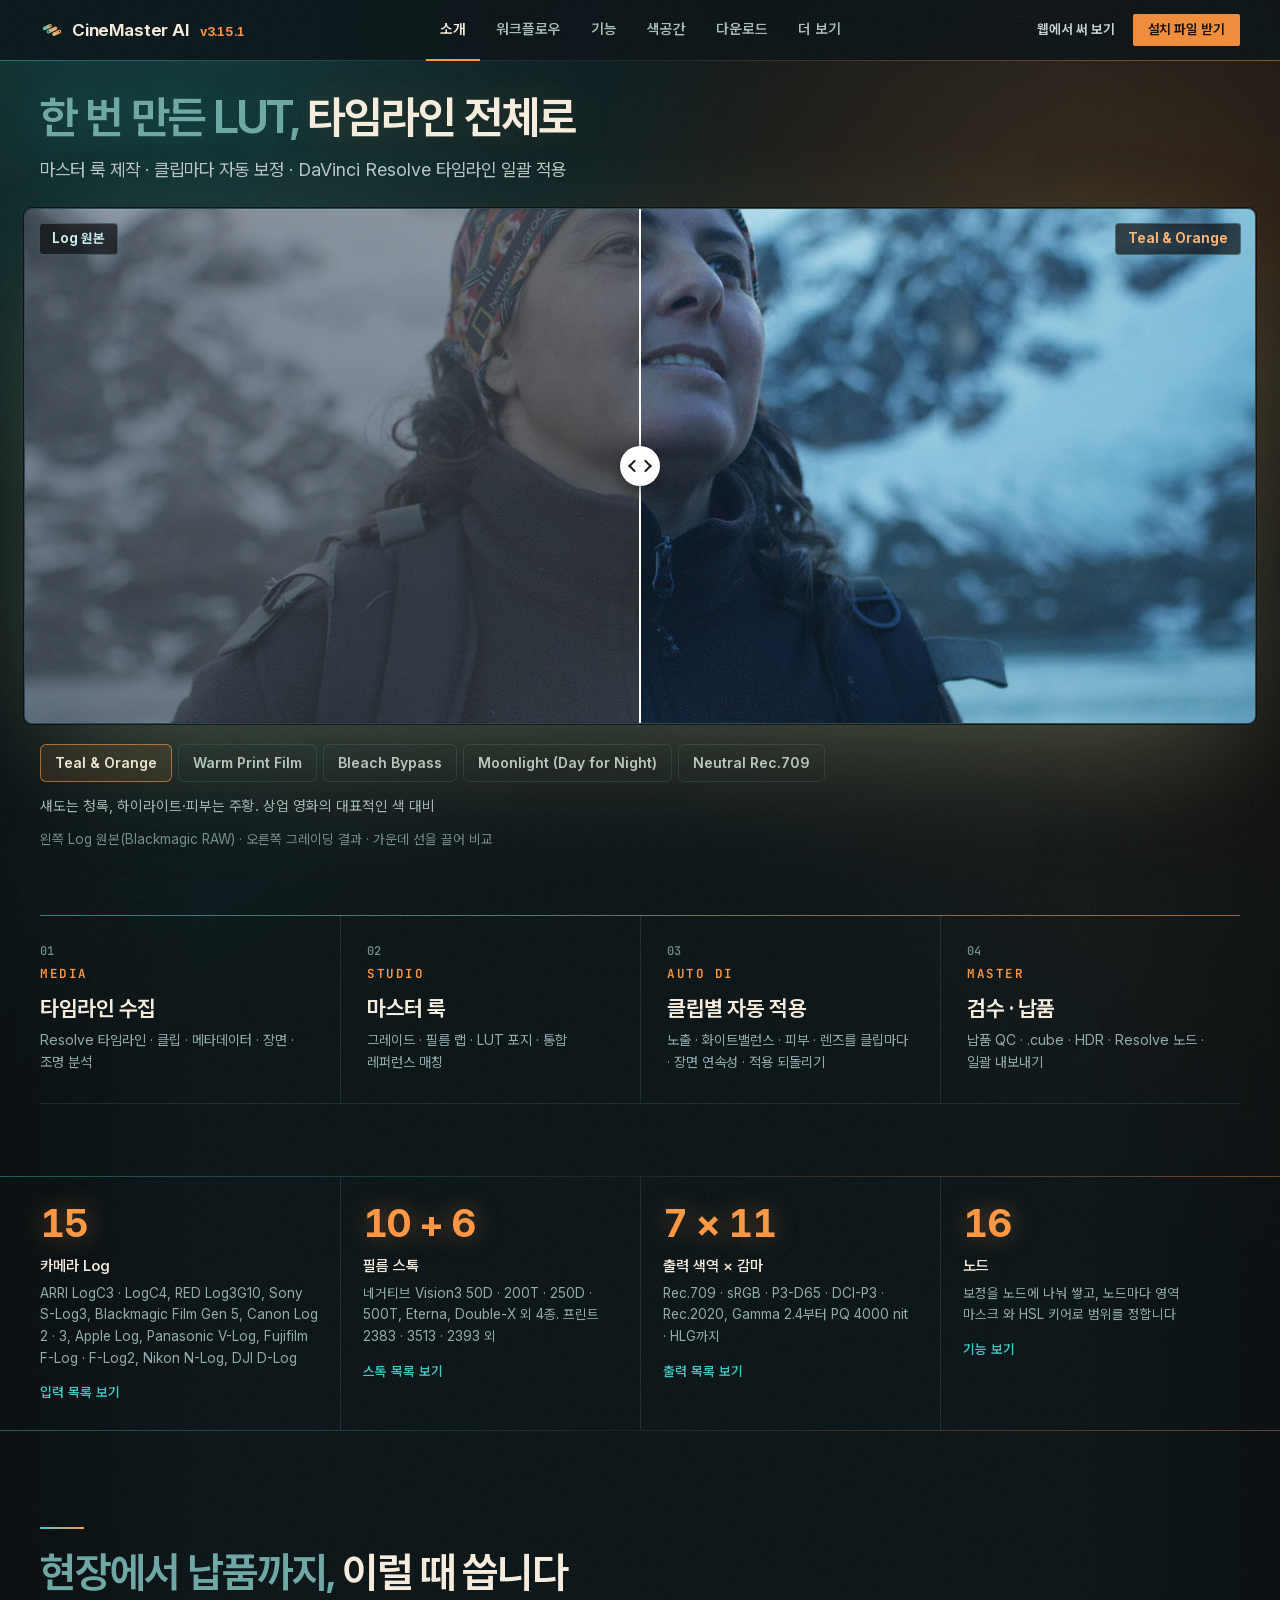
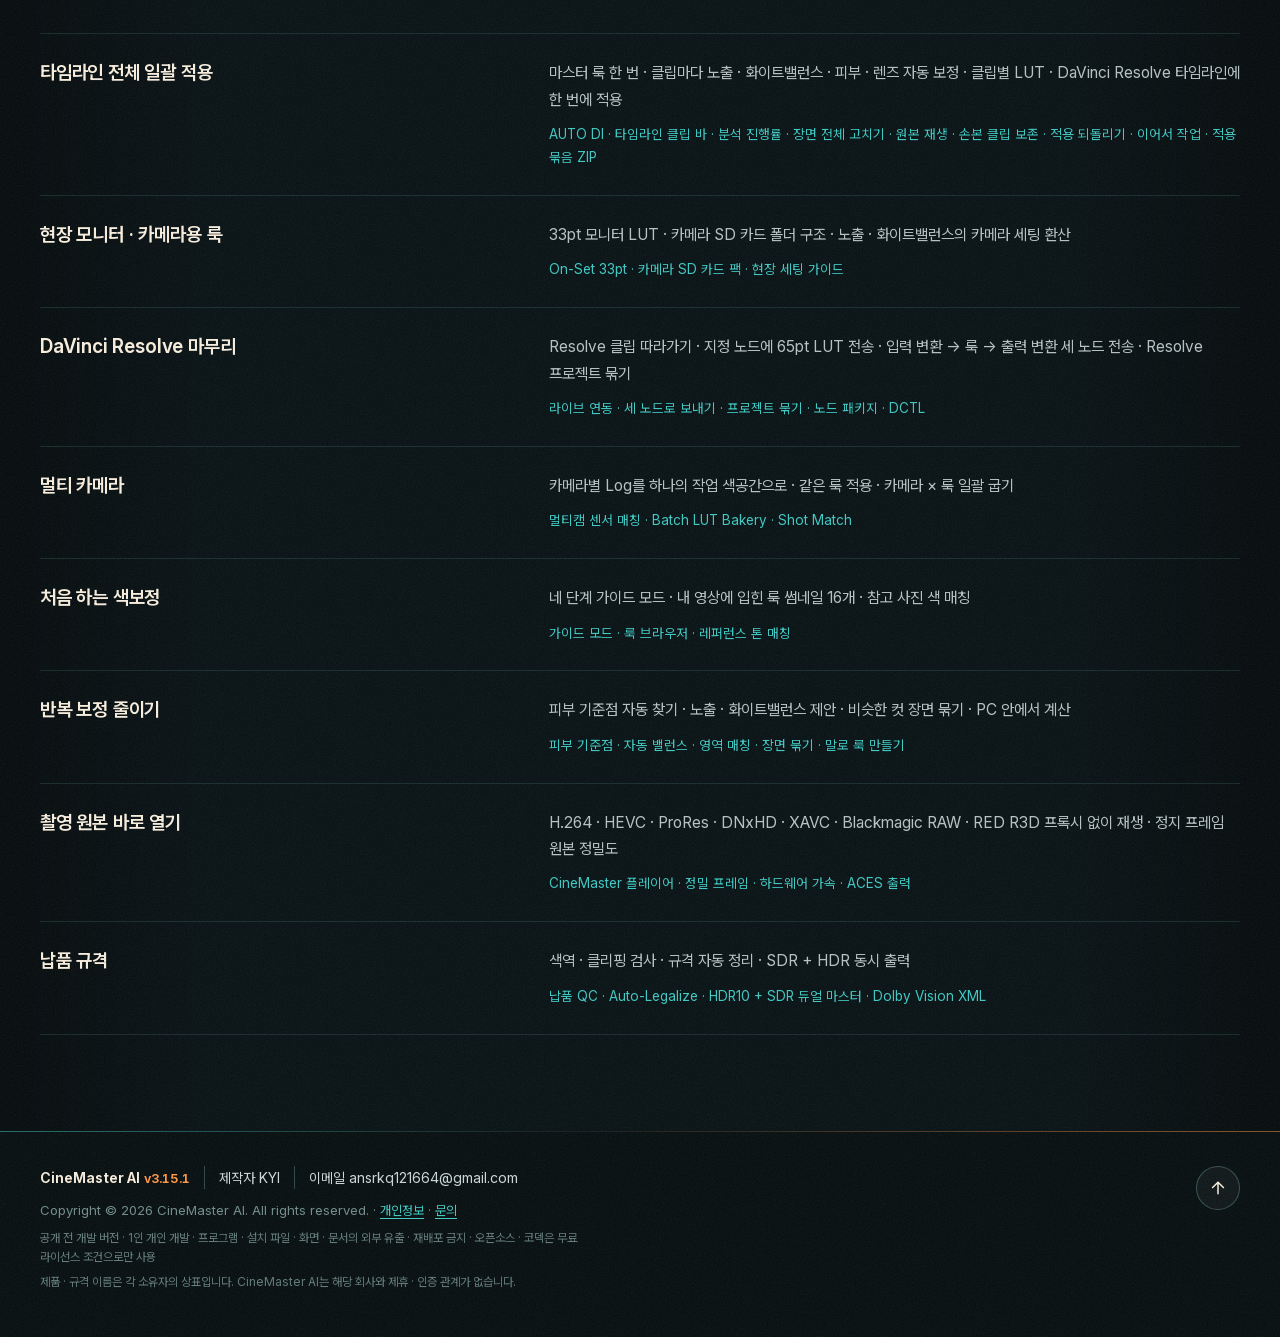
==== commit e5619c6f: "홈페이지 v3.15.1" ====
--- a/index.html
+++ b/index.html
@@ -19,14 +19,14 @@
   <link rel="apple-touch-icon" href="img/icon-512.png">
   <script>document.documentElement.className = "js";</script>
   <link rel="preload" href="fonts/InterVariable.woff2" as="font" type="font/woff2" crossorigin>
-  <link rel="stylesheet" href="site.css?v=3.15.0-66f1f762">
+  <link rel="stylesheet" href="site.css?v=3.15.1-66f1f762">
 </head>
 <body>
 <a class="skip" href="#main">본문으로 건너뛰기</a>
 
 <header class="nav">
   <div class="wrap nav-in">
-    <a class="brand" href="#intro" data-reload aria-label="CineMaster AI 처음으로 (새로고침)"><img src="img/logo-mark.svg" alt="" width="24" height="24">CineMaster AI <span class="ver">v3.15</span></a>
+    <a class="brand" href="#intro" data-reload aria-label="CineMaster AI 처음으로 (새로고침)"><img src="img/logo-mark.svg" alt="" width="24" height="24">CineMaster AI <span class="ver">v3.15.1</span></a>
     <nav class="tabs" aria-label="홈페이지 메뉴">
       <a href="#intro" data-nav="intro">소개</a>
       <a href="#flow" data-nav="flow">워크플로우</a>
@@ -405,7 +405,7 @@
   <section class="view" id="download" data-view="download" aria-labelledby="dl-h">
     <div class="wrap" data-subs>
       <h2 id="dl-h">다운로드</h2>
-      <p class="lede">설치형: 전체 기능 · 웹 버전: 색보정 · LUT 저장 · <b>v3.15</b> · 2026년 11월 25일</p>
+      <p class="lede">설치형: 전체 기능 · 웹 버전: 색보정 · LUT 저장 · <b>v3.15.1</b> · 2026년 11월 25일</p>
       <div class="subtabs" role="tablist" aria-label="다운로드">
         <button type="button" role="tab" id="st-get" aria-controls="get" aria-selected="true" data-sub="get">받기</button>
         <button type="button" role="tab" id="st-web" aria-controls="web" aria-selected="false" tabindex="-1" data-sub="web">웹 버전</button>
@@ -414,10 +414,10 @@
 
       <div class="subpanel is-on" id="get" role="tabpanel" aria-labelledby="st-get">
         <div class="dl-actions">
-          <a class="btn btn-amber" href="https://github.com/CINEMASTER-AI/cinemaster-ai.github.io/releases/download/v3.15.0/CineMaster_AI_Setup_v3.15.exe" data-installer>설치 파일 받기</a>
+          <a class="btn btn-amber" href="https://github.com/CINEMASTER-AI/cinemaster-ai.github.io/releases/download/v3.15.1/CineMaster_AI_Setup_v3.15.1.exe" data-installer>설치 파일 받기</a>
           <a class="btn btn-dark" href="#web">웹에서 바로 써 보기</a>
         </div>
-        <p class="hero-meta" data-installer-meta>Windows 10 · 11 (64비트) · v3.15 · 216.9 MB</p>
+        <p class="hero-meta" data-installer-meta>Windows 10 · 11 (64비트) · v3.15.1 · 216.9 MB</p>
         <aside class="site-notice" data-site-notice aria-labelledby="notice-h">
           <h3 id="notice-h"><svg viewBox="0 0 24 24" aria-hidden="true"><rect x="5" y="10.5" width="14" height="10" rx="2"/><path d="M8 10.5V7.5a4 4 0 0 1 8 0v3"/></svg>공개 전 개발 버전</h3>
           <ul>
@@ -476,15 +476,15 @@
         <h3 class="sec">파일 정보</h3>
           <dl class="fileinfo">
             <div class="row"><dt>설치 파일</dt>
-              <dd>CineMaster_AI_Setup_v3.15.exe · 216.9 MB</dd>
-              <dd class="hash"><span>SHA-256 0dc5117c0a86f857a89dd9889e02b78dae726096e66025318b5b280b161fe6c7</span><button type="button" class="copy" data-copy="0dc5117c0a86f857a89dd9889e02b78dae726096e66025318b5b280b161fe6c7" aria-label="설치 파일 SHA-256 복사">복사</button></dd>
+              <dd>CineMaster_AI_Setup_v3.15.1.exe · 216.9 MB</dd>
+              <dd class="hash"><span>SHA-256 b813ff95f9fdb72fb44d4c9574f002ccdc56be63b18461ccf3f24b03d4cf11a3</span><button type="button" class="copy" data-copy="b813ff95f9fdb72fb44d4c9574f002ccdc56be63b18461ccf3f24b03d4cf11a3" aria-label="설치 파일 SHA-256 복사">복사</button></dd>
             </div>
             <div class="row"><dt>웹 버전 zip</dt>
-              <dd>CineMaster_AI_Web_v3.15.zip · 3.3 MB</dd>
-              <dd class="hash"><span>SHA-256 0a46a93f73a724a83a502f18900b52e97e46970797203783dfb7cc7be8883163</span><button type="button" class="copy" data-copy="0a46a93f73a724a83a502f18900b52e97e46970797203783dfb7cc7be8883163" aria-label="웹 버전 zip SHA-256 복사">복사</button></dd>
+              <dd>CineMaster_AI_Web_v3.15.1.zip · 3.3 MB</dd>
+              <dd class="hash"><span>SHA-256 94287a92f3315097f3d40e6fff661e4412991790e9d130bc625bcd3bf9b28c44</span><button type="button" class="copy" data-copy="94287a92f3315097f3d40e6fff661e4412991790e9d130bc625bcd3bf9b28c44" aria-label="웹 버전 zip SHA-256 복사">복사</button></dd>
             </div>
             <div class="row"><dt>사용설명서 PDF</dt>
-              <dd>CineMaster_AI_v3.15_Manual_KR.pdf · 9.5 MB</dd>
+              <dd>CineMaster_AI_v3.15.1_Manual_KR.pdf · 9.5 MB</dd>
             </div>
           </dl>
           <p class="small">파일 확인: PowerShell <code>Get-FileHash 파일이름</code> ↔ 위 SHA-256</p>
@@ -504,7 +504,7 @@
     <div class="web-notes">
       <p>웹 버전: 색보정 · 노드 · 영역 마스크 · 필름 랩 · 스코프 · .cube 저장<br>
         설치형 전용: Shot Match · Resolve 연동 · 클립 빈 · AI 어시스트 · 영상 재생 · RAW · HDR 납품</p>
-      <p class="small">PC 화면 기준 · 오프라인용 <a href="downloads/CineMaster_AI_Web_v3.15.zip" download>웹 버전 zip, 3.3 MB</a></p>
+      <p class="small">PC 화면 기준 · 오프라인용 <a href="downloads/CineMaster_AI_Web_v3.15.1.zip" download>웹 버전 zip, 3.3 MB</a></p>
     </div>
       </div>
 
@@ -523,7 +523,7 @@
 
           <h3>설치 순서</h3>
           <ol class="steps">
-            <li><b>설치 파일 받기</b> → <code>CineMaster_AI_Setup_v3.15.exe</code></li>
+            <li><b>설치 파일 받기</b> → <code>CineMaster_AI_Setup_v3.15.1.exe</code></li>
             <li>내려받은 파일 실행</li>
             <li><b>다음</b> → <b>설치</b></li>
             <li>바탕화면의 <b>CineMaster AI</b> 아이콘으로 실행</li>
@@ -557,7 +557,7 @@
 
       <div class="subpanel is-on" id="manual" role="tabpanel" aria-labelledby="st-manual">
     <div class="manual">
-      <a class="cover" href="downloads/CineMaster_AI_v3.15_Manual_KR.pdf" target="_blank" rel="noopener" aria-label="사용설명서 PDF 열기">
+      <a class="cover" href="downloads/CineMaster_AI_v3.15.1_Manual_KR.pdf" target="_blank" rel="noopener" aria-label="사용설명서 PDF 열기">
         <img src="img/manual_cover.jpg" alt="CineMaster AI 사용설명서 표지" width="580" height="820" loading="lazy">
       </a>
       <div>
@@ -576,18 +576,18 @@
           <li>단축키와 문제 해결</li>
         </ul>
         <div class="row">
-          <a class="btn btn-line" href="downloads/CineMaster_AI_v3.15_Manual_KR.pdf" target="_blank" rel="noopener">설명서 열기</a>
-          <a class="btn btn-line" href="downloads/CineMaster_AI_v3.15_Manual_KR.pdf" download>PDF 내려받기</a>
-        </div>
-        <p class="file"><span class="mono">CineMaster_AI_v3.15_Manual_KR.pdf</span> · 9.5 MB</p>
+          <a class="btn btn-line" href="downloads/CineMaster_AI_v3.15.1_Manual_KR.pdf" target="_blank" rel="noopener">설명서 열기</a>
+          <a class="btn btn-line" href="downloads/CineMaster_AI_v3.15.1_Manual_KR.pdf" download>PDF 내려받기</a>
+        </div>
+        <p class="file"><span class="mono">CineMaster_AI_v3.15.1_Manual_KR.pdf</span> · 9.5 MB</p>
       </div>
     </div>
       </div>
 
       <div class="subpanel" id="updates" role="tabpanel" aria-labelledby="st-updates">
         <div class="timeline">
-      <div class="rel"><div class="rel-head"><span class="ver">v3.15.0</span><span class="date">2026-11-25</span></div><div><h3>편의성 — 되돌리기 · 이어서 작업 · 진행률</h3><ul><li>AUTO DI 적용 되돌리기: 적용 전에 Resolve 프로젝트를 .drp로 백업하고, 클립마다 새 그레이드 버전에만 LUT을 겁니다. [적용 되돌리기] 한 번으로 클립마다 적용 전 버전으로 돌아갑니다.</li><li>이어서 작업: 수집한 타임라인 · 장면 분석 · 손본 클립이 프로젝트마다 저장됩니다. 앱을 다시 켜도 그대로입니다.</li><li>분석 진행률: 타임라인 분석이 뒤에서 돌고 진행률과 [중지]가 보입니다. 중지해도 지금 타임라인은 그대로입니다.</li><li>장면 전체 고치기: AUTO DI 장면 묶음의 시간대 · 조명 · 렌즈 판단을 한 번에 고칩니다.</li><li>원본 재생: Resolve에서 수집한 클립은 타임라인 바의 [원본 재생]으로 원본 파일을 CineMaster 플레이어로 엽니다.</li><li>실행 취소가 클립마다 이어집니다. 다른 클립에 갔다 와도 Ctrl+Z가 그 클립에서 이어집니다.</li><li>[타임라인 수집]은 어디서 누르든 같은 동작입니다. 단축키 Shift+T(타임라인 바) · Shift+N(다음 단계) · Alt+R(레퍼런스 매칭).</li><li>길잡이 · 작업 고르기에 &#x27;타임라인 전체 적용 (AUTO DI)&#x27;.</li><li>앱을 열 때 작업 고르기 대신 사용 안내가 뜹니다. 작업 고르기는 메뉴 [작업 공간]에 그대로 있습니다.</li><li>앱 안에서 새 버전 설치: 설치형은 새 버전 알림의 [받아서 설치]로 받고, SHA-256을 확인한 뒤 설치 창을 엽니다.</li></ul></div></div>
-      <details class="older"><summary>이전 버전 34개 보기</summary><div class="rel"><div class="rel-head"><span class="ver">v3.14.2</span><span class="date">2026-11-25</span></div><div><h3>화면 반응 최적화 — 클립이 많은 타임라인</h3><ul><li>단계를 바꿀 때마다 헤더가 화면 전체의 배치를 다시 계산하던 것을 고쳤습니다. 타임라인 클립 바 · AUTO DI 보드처럼 큰 화면에서 단계를 바꿀 때 생기던 짧은 멈춤이 줄었습니다.</li><li>타임라인 클립 바는 보이는 클립만 그립니다. 클립이 수백 개여도 STUDIO · MASTER로 넘어갈 때 멈추지 않고, 고른 클립 쪽으로 바가 옮겨 갑니다.</li><li>AUTO DI 보드는 화면 밖 카드의 배치 · 그리기를 건너뛰고, 썸네일을 화면을 막지 않고 풉니다.</li><li>실제 GPU에서 102클립 타임라인으로 잰 결과: AUTO DI 열기 2.2초 → 1.0초(50ms 넘는 멈춤 2번 → 0번), 단계 전환의 50ms 넘는 멈춤 2번 → 0 ~ 1번, LUT 포지 열기 1번 → 0번, AUTO DI 보드 스크롤의 프레임 간격 p95 12.1ms → 6.2ms.</li></ul></div></div><div class="rel"><div class="rel-head"><span class="ver">v3.14.1</span><span class="date">2026-11-25</span></div><div><h3>AUTO DI 밤 장면 판단</h3><ul><li>AUTO DI의 장면 분석이 ISO를 올리지 않고 찍은 밤 장면(가로등 · 실용광으로 인물을 밝힌 야외, 푸른 달빛으로 연출한 세트)을 &#x27;주간&#x27;으로 읽던 것을 고쳤습니다. 화면 위쪽에 낮의 하늘 · 창빛이 있는가와 어두운 화면을 비추는 빛의 색(따뜻한 실용광 · 차가운 달빛)을 함께 봅니다.</li><li>실제 촬영본 60컷(밤 40 · 낮 20)으로 잰 결과: 밤 판단 28/40 → 40/40, 낮을 밤으로 잘못 읽은 컷은 1컷 그대로입니다. 밤으로 읽힌 클립은 &#x27;야간 · 조명 분위기 유지&#x27;가 걸려 대낮처럼 밝히거나 조명 색을 지우지 않습니다.</li><li>판단이 다를 때는 이전처럼 AUTO DI 카드의 시간대 태그를 눌러 고칠 수 있습니다.</li></ul></div></div><div class="rel"><div class="rel-head"><span class="ver">v3.14.0</span><span class="date">2026-11-25</span></div><div><h3>네 단계 워크플로우 · AUTO DI — 한 번 만든 LUT, 타임라인 전체로</h3><ul><li>하단 독이 네 단계가 됐습니다: MEDIA · STUDIO · AUTO DI · MASTER(Shift+1 ~ 4). 예전 여섯 페이지는 단계 안의 갈래로 그대로 있고, 탭을 길게 눌러 끌면 순서가 바뀝니다.</li><li>AUTO DI: STUDIO에서 만든 마스터 룩을 타임라인 전체에 적용합니다. 클립마다 시간대 · 조명 · 렌즈를 읽어 룩 앞의 노출 · 화이트밸런스 · ±Green · 피부 · 필름 분기를 따로 맞추고, 같은 장면의 클립은 결과를 모읍니다. 클립별 LUT을 구워 DaVinci Resolve 타임라인에 한 번에 걸거나 적용 묶음 ZIP으로 저장합니다. 손으로 고친 클립은 덮어쓰지 않습니다.</li><li>타임라인 클립 바: STUDIO · MASTER의 뷰어 아래에 수집한 클립이 보이고, 누르면 그 클립의 원본과 그레이드로 바뀝니다. 손으로 고친 클립은 번호 테두리가 앰버입니다. 데크 위 줄의 [타임라인] 버튼 · 보기 메뉴로 끄고 켭니다.</li><li>CONFORM의 [타임라인 전체 수집] 결과가 그대로 타임라인 바와 AUTO DI에 올라옵니다. Resolve를 다시 수집하지 않습니다.</li><li>통합 레퍼런스 매칭: STUDIO · LUT 포지의 [레퍼런스] 탭. 같은 장면이면 화소끼리, 다른 장면이면 피부 · 하늘 · 식물 · 무채색 영역끼리 맞추고 샘플 라이브러리로 룩을 인식합니다. 1:1 Shot Match · 톤 매칭은 같은 탭의 방식으로 남아 있습니다.</li><li>명령 찾기(Ctrl+K) 같은 큰 창을 열 때 오류가 나면 화면 전체가 검게 멈추던 것을 고쳤습니다. 그 창만 닫고 [다시 불러오기]를 안내합니다.</li><li>헤더 · 하단 독의 글자 겹침과 1600 ~ 1740px 창에서 그레이드 페이지의 위 줄이 넘치던 것을 고쳤습니다.</li></ul></div></div><div class="rel"><div class="rel-head"><span class="ver">v3.13.1</span><span class="date">2026-11-24</span></div><div><h3>작업 순서 길잡이 · 샘플 106종 · LUT 엔진 안정성</h3><ul><li>작업 순서 길잡이: 하단 독 왼쪽의 [길잡이]를 누르면 할 일을 순서대로 보여 줍니다. 단계마다 [여기로 가기]로 그 화면으로 옮겨 주고, 끝난 단계는 스스로 표시합니다. 목표는 LUT 만들기 · 레퍼런스처럼 맞추기 · Resolve로 보내기 세 가지입니다.</li><li>LUT FORGE의 샘플이 106종이 됐습니다. 카드에 톤 곡선과 암부 · 미드톤 · 명부의 대표 색이 바로 보이고, 이름만 다른 중복이 없도록 전부 서로 다른 룩으로 맞췄습니다.</li><li>LUT 정확도 측정: LUT FORGE의 검수 칸에서 33pt · 65pt의 격자 보간 오차(ΔE2000)를 재서 보여 줍니다.</li><li>극단적인 색에서 계산이 깨지던 경우 두 가지를 고쳤습니다(소프트 라이트 합성 뒤의 넘침, 톤매핑의 넘침). 보통의 그림에서는 결과가 같습니다.</li><li>국소 자동 보정이 약 2배, 여러 파일 묶음 저장이 약 1.8배 빨라졌습니다.</li></ul></div></div><div class="rel"><div class="rel-head"><span class="ver">v3.13.0</span><span class="date">2026-11-24</span></div><div><h3>05 LUT FORGE — 65pt LUT 제작 · 검수 · 변환</h3><ul><li>하단 독에 05 LUT FORGE 페이지가 생겼습니다(Shift+5). MASTER는 06이 됐습니다(Shift+6). 작업 고르기 맨 위의 &#x27;LUT 제작 스튜디오&#x27;로도 엽니다.</li><li>샘플 75종(필름 · 장르 · 광고 · 다큐 · 흑백 · 기술)을 레시피로 넣었습니다. 고르면 슬라이더 값으로 들어와 그대로 고칠 수 있고, 65pt로 굽습니다.</li><li>레퍼런스 매칭: 이미지 1 ~ 3장의 톤 · 색 성향을 슬라이더 값과 잔여 뉘앙스 격자로 옮깁니다. 명암 · 색상 · 채도 · 스플릿 토닝을 따로 조절합니다.</li><li>말로 만들기: &#x27;비 오는 밤의 누아르, 청록 암부, 피부 유지&#x27;처럼 적으면 기존 슬라이더 값으로 바꿉니다. 이 PC 안에서 읽고, &#x27;대비만 15% 낮게&#x27; 같은 상대 수정도 됩니다.</li><li>LUT 믹서 · Diff: 두 LUT을 전체 / 휘도만 / 색만, 밝기 대역별로 섞고, 차이(ΔE · 변위)를 보고, Delta LUT으로 뽑습니다.</li><li>필수 검수: 내보내기 전에 단조성 · 밴딩 · 색역 클리핑 · 스킨톤 · 무채색 축을 검수해 Health Score를 냅니다. 통과해야 출고가 열리고, 자동 보정은 결함 격자점 둘레만 다듬습니다.</li><li>묶음 출고: 출력 색공간 × 격자 크기(65 · 35 · 33 · 17pt) × 강도(100 · 75 · 50%)를 한 번에 저장합니다. 장비별 프리셋과 QC 보고서가 함께 나옵니다.</li><li>레시피 서명: 내보낸 .cube를 다시 열면 만든 때의 슬라이더를 그대로 되찾습니다.</li><li>스트레스 시뮬레이터: 노출 · 색온도 · 채도를 흔들어 LUT이 버티는지 화면에서 확인합니다. 내보내는 LUT은 달라지지 않습니다.</li><li>FILM LAB에 LUT에 담기는 색 변환과 담기지 않는 광학 질감을 나눠 표시했습니다. GRADE · FILM LAB에서 지금 룩을 LUT Forge로 보낼 수 있습니다.</li><li>스킨톤 축을 125.5°로 바꿨습니다. Skin-Tone Lock · Skin Hue Uniformity를 쓴 기존 룩은 결과가 조금 달라집니다.</li><li>재생 중 해상도 자동: 4K 영상을 재생하는 동안 처리 해상도를 화면 크기에 맞춰 낮춥니다. 멈추면 원래 해상도로 돌아옵니다(설정에서 끌 수 있습니다).</li></ul></div></div><div class="rel"><div class="rel-head"><span class="ver">v3.12.0</span><span class="date">2026-11-24</span></div><div><h3>ACES · 작업별 전용 창 · 새 화면 디자인 · CineMaster 플레이어</h3><ul><li>ACES 출력 변환을 넣었습니다. MASTER의 출력 칸에서 ACES 1.3 · 2.0의 Rec.709 · sRGB · P3-D65 · Rec.2020 · HDR(PQ 500 ~ 4000 nits)을 고르실 수 있고, 화면과 내보낸 LUT이 OpenColorIO의 같은 변환을 거칩니다.</li><li>작업 색공간에 ACEScc를, 색역 압축 방식에 ACES RGC(Reference Gamut Compression)를 더했습니다. 고르지 않으면 예전과 같은 결과입니다.</li><li>MASTER에 &#x27;ACES 주고받기&#x27; 탭이 생겼습니다. 지금 룩을 CLF(LMT) · OpenColorIO 설정 묶음 · AMF로 저장하고, 받은 AMF를 가져와 카메라 · 출력 변환 · ASC CDL을 옮깁니다.</li><li>Resolve가 ACES 프로젝트이면 연동 창에 입력 · 출력 변환을 보여 드리고, 출력이 다르면 [ACES 출력 맞추기]를 권합니다. ACES 출력을 고른 상태로 보내면 하이라이트 롤오프를 LUT에 굽지 않아 Resolve의 출력 변환과 두 번 걸리지 않습니다. 왕복 검증에 &#x27;ACES 프로젝트&#x27; 구성을 더했습니다.</li><li>앱을 열면 작업 고르기 창에서 작업을 고릅니다. Resolve 연동 그레이딩, 빠른 LUT 매칭, LUT 복제 · 변환, 검수(QC) 스튜디오, 현장 DIT는 그 일에 필요한 칸만 보여 주는 전용 창이고, 전용 창에서 하던 작업은 전체 스튜디오로 그대로 넘어갑니다. &#x27;다음부터 이 작업으로 바로 시작&#x27; 을 켜면 이 창을 건너뜁니다.</li><li>Ctrl+K 명령 찾기를 만들었습니다. 메뉴 · 패널 · 카메라 · 출력 · 샘플 룩 · 가이드를 한글, 영문, 초성, 예전 이름으로 찾습니다.</li><li>화면을 전체적으로 정리했습니다. 영상 주변은 무채색 회색으로, 강조색은 앰버 하나로 통일했고, ? 도움말과 슬라이더 조작(Shift = 정밀, 더블클릭 = 기본값)을 한 가지 규칙으로 맞췄습니다.</li><li>이름을 바꿨습니다: MEDIA → SOURCE, COLOR → GRADE, DELIVER → MASTER, 미디어 풀 → 클립 빈, 미디어 스토리지 → 폴더 탐색기, 파워 윈도우 → 영역 마스크, 퀄리파이어 → HSL 키어, Outside 노드 → 반전 노드, 컬러 워퍼 → 컬러 메쉬, ColorSlice → 벡터 밀도, Color Compressor → 색상 수렴, HDR 존 → 존 그레이딩, 그랩 스틸 → 스틸 저장. 단축키와 저장한 파일은 그대로이고, 명령 찾기에서 예전 이름으로도 찾으실 수 있습니다.</li><li>검수 스튜디오에서 그림 · 렌더 파일 · 폴더를 한 번에 검사하고 CSV · 인쇄용 보고서로 저장합니다.</li><li>노드 트리 템플릿, 골라서 붙여 넣기(Alt+V), A/B 임시 비교(` 키), 카드 머리 Alt+클릭으로 그 카드만 끄고 보기를 더했습니다.</li><li>내보내기 프리셋(이름 규칙 · 범위 · 크기 · 폴더 · Resolve 설치를 한 번에)과 프로젝트를 넘나드는 내 룩 라이브러리를 만들었습니다. 커브에 Lum Mix와 채널별 Soft Clip을 더했습니다(기본값은 예전 결과).</li><li>영상 재생을 CineMaster 플레이어로 바꿨습니다. 앱에 든 디코더가 원본에서 바로 읽어 재생하므로 운영체제의 코덱이나 다른 플레이어가 필요 없고, H.264 · HEVC · ProRes · DNxHD · XAVC · AV1 등이 파일 크기와 상관없이 바로 열립니다. 프록시를 기다리거나 파일을 내려받지 않습니다.</li><li>영상이 멈춰 있을 때는 그 프레임을 원본 16비트로 다시 읽어 보여 드립니다(정밀 프레임). 스코프 · 스포이드 · 매칭 · QC가 이 값을 씁니다. 재생 소리는 도구줄의 [재생 소리]로 켭니다.</li><li>설정에 &#x27;하드웨어 가속&#x27; 탭이 생겼습니다. GPU 디코드 · 인코드를 먼저 쓰고 실패하면 CPU로 넘어갑니다. 하단 독에서 CPU · GPU · VRAM 사용률과 백그라운드 작업을 보실 수 있습니다. Look Vault의 일괄 LUT 굽기도 여기에 진행률이 보이고 취소할 수 있습니다.</li><li>Blackmagic RAW를 엽니다. PC에 설치된 Blackmagic RAW 구성 요소(Blackmagic RAW Player · DaVinci Resolve 등)를 찾아 쓰고, 없으면 안내해 드립니다. ARRIRAW는 지원하지 않습니다.</li><li>Resolve로 보내기가 규격 검사에 막혀 LUT이 걸리지 않던 것을 고쳤습니다. 이제 보내고, 걸린 항목은 결과 문구에 적습니다. 할레이션 · 그레인 같은 질감은 DCTL로 다음 노드에 함께 보냅니다. 연결 확인으로 창이 멈추던 것도 줄였습니다.</li><li>Resolve에서 저장한 스틸(.drx)을 노드 트리 템플릿으로 등록해, 정해 둔 노드에 LUT을 한 번에 넣을 수 있습니다.</li><li>AI 어시스트에 &#x27;말로 룩 만들기&#x27; 를 더했습니다. 적으신 말을 기존 조정값으로 바꾸며, 인터넷과 모델을 쓰지 않습니다. 장면 묶기는 400클립 기준 26초에서 0.06초로 빨라졌습니다.</li><li>AI 어시스트의 장면 묶기에 [장면별 밸런스 계산]을 더했습니다. 같은 장면의 클립들을 함께 보고 노출 · 화이트밸런스를 장면마다 하나씩 제안하며, 지금 룩에 그 값을 더한 LUT을 장면 수만큼 한 번에 저장할 수 있습니다.</li><li>AI 어시스트에 &#x27;영역 매칭&#x27; 을 더했습니다. 레퍼런스와 원본을 피부 · 하늘 · 식물 · 나머지 화면으로 나눠 같은 영역끼리 맞춥니다. 얼굴이 보이지 않는 컷에서도 피부를 더 좁게 찾도록 사람 · 피부 분할 모델을 함께 넣었습니다.</li><li>Blackmagic RAW와 RED R3D를 CineMaster 플레이어로 이어 재생합니다. 멈추면 그 프레임을 원본 정밀도(12 · 16비트)로 다시 엽니다. R3D는 GPU로 풀어 재생합니다. Blackmagic RAW는 따로 설치하지 않아도 열립니다.</li><li>Resolve 연동: CineMaster 프로젝트가 Resolve 프로젝트 하나에 묶입니다. 다른 Resolve 프로젝트가 열려 있으면 따라가기와 보내기를 멈추고 알려 드립니다.</li><li>Resolve 연동에 [세 노드로 보내기]를 더했습니다. 노드 세 개에 입력 변환 → 룩 → 출력 변환 LUT을 한 번에 겁니다 (Resolve의 CST → LUT → CST 구성과 같은 일).</li><li>Resolve로 바로 보내는 LUT을 모두 65pt로 올렸습니다. 굽는 시간은 여러 스레드로 나눠 0.8초에서 0.1초로 줄였고, 결과 값은 예전과 같습니다. 연동 설정에서 33pt로 되돌릴 수 있습니다.</li><li>Resolve 연동이 더 빨리 따라옵니다. 클립과 플레이헤드를 확인하는 주기를 절반으로 줄였고, 값을 바꾼 뒤 자동으로 보내기까지의 시간을 2.5초에서 1초로 줄였습니다. 따라가기 화면은 폭 1920으로 가져오며 [프레임 다시 가져오기]는 원본 크기입니다.</li><li>&#x27;LUT 강도&#x27; 는 내보내기 전용 값이라 Resolve로 보내는 LUT에는 굽지 않습니다. 화면과 Resolve가 같은 그림이 됩니다 (연동 설정에서 굽도록 바꿀 수 있습니다).</li><li>좁은 창에서 큰 창의 글자가 잘리던 것을 고쳤고, 알림을 눈에 덜 띄는 모양으로 바꿨습니다. 보통 알림은 4초 뒤에 스스로 사라집니다.</li><li>Ctrl+S가 파일 창 없이 앱 전용 폴더에 바로 저장합니다 (룩 파일로 내려받기는 Ctrl+Shift+S). 노드를 오른쪽 버튼으로 누르면 메뉴가 열립니다. 하단의 페이지 탭을 창 가운데에 두었습니다.</li><li>클립 빈의 스틸 · 썸네일 색을 멈춘 프레임 · 재생 화면과 같게 맞췄습니다. ALEXA Mini의 ProRes 4444 XQ처럼 색 표식이 빈 영상도 열립니다.</li><li>설정에서 업데이트 채널(안정판 · 베타)을 고르실 수 있고, 도움말 메뉴에 [새 버전 확인]을 두었습니다. 기본은 안정판입니다.</li><li>기존 카메라의 수식 · 기본 설정으로 내보내는 LUT · 저장한 룩 파일은 그대로입니다.</li></ul></div></div><div class="rel"><div class="rel-head"><span class="ver">v3.9.0</span><span class="date">2026-11-21</span></div><div><h3>AI 어시스트 · 카메라 Log 6종 추가</h3><ul><li>하단 독에 [AI 어시스트]를 만들었습니다. 피부 기준점 · 자동 밸런스 · 장면 묶기 · 내 스타일 · QC 설명을 한 창에서 쓰고, 계산은 모두 이 PC 안에서 합니다.</li><li>제안마다 근거와 신뢰도(높음 · 보통 · 낮음)를 보여 드립니다. 누르고 있는 동안 미리보기로 확인하고, 적용한 뒤에는 Ctrl+Z 한 번으로 되돌립니다.</li><li>피부 기준점은 화면에서 얼굴을 찾아 볼 · 이마의 피부색을 씁니다. 얼굴이 없으면 예전처럼 색 범위로 찾고 신뢰도를 낮게 표시합니다.</li><li>내 스타일은 기본으로 꺼져 있습니다. 켜면 LUT을 저장할 때 그 화면의 밝기 · 색 분포 숫자와 보정값을 이 PC에만 기록합니다(영상 · 사진은 저장하지 않습니다). 기록은 언제든 지울 수 있습니다.</li><li>Panasonic V-Log, Fujifilm F-Log · F-Log2 · F-Log2 C, Nikon N-Log, DJI D-Log를 지원합니다. 제조사가 공개한 문서의 수식 그대로이고, 파일에 Log 이름이 적혀 있으면 자동으로 맞춥니다.</li><li>하단 독 오른쪽에 [피드백 보내기] 버튼을 두었습니다.</li><li>사용 통계에 동의한 경우, 처음 LUT을 저장하기까지 걸린 시간을 한 번 보냅니다. 개인정보 처리 안내에도 적었습니다.</li><li>기존 카메라의 수식 · 내보내는 LUT · 저장한 룩 파일은 그대로입니다.</li></ul></div></div><div class="rel"><div class="rel-head"><span class="ver">v3.8.8</span><span class="date">2026-11-20</span></div><div><h3>잘리던 안내 글자 · 피드백 답장</h3><ul><li>Resolve 연동 창의 연결 안내처럼 긴 경로가 들어 있는 글이 오른쪽에서 잘리던 것을 고쳤습니다. 칸 안에서 줄을 바꿔 끝까지 보입니다.</li><li>홈페이지 피드백 칸: 버그 · 질문일 때 답장 받을 이메일을 적어 달라고 안내합니다.</li><li>자주 묻는 질문 아래에 피드백 칸 안내를 넣었습니다. 자주 나오는 질문은 이 목록에 답을 올립니다.</li><li>링크를 공유할 때 보이는 미리보기를 심볼과 로고로 바꾸고 이름에서 버전을 뺐습니다.</li><li>수식 · 내보내는 LUT · 저장한 룩 파일은 그대로입니다.</li></ul></div></div><div class="rel"><div class="rel-head"><span class="ver">v3.8.7</span><span class="date">2026-11-20</span></div><div><h3>피드백 칸 · 사용 통계 동의 · 개인정보 처리 안내</h3><ul><li>홈페이지 [더 보기]에 피드백 칸을 만들었습니다. 로그인 없이 버그 · 기능 제안 · 질문을 바로 보낼 수 있습니다.</li><li>프로그램을 처음 열 때 사용 통계와 오류를 보낼지 물어봅니다. 동의한 경우에만 프로그램 버전, 연 페이지 이름, 오류 문구를 익명으로 보냅니다. 영상 · 파일 이름 · 룩 · LUT은 보내지 않습니다.</li><li>동의는 도움말 메뉴의 [사용 통계 · 오류 보내기]에서 언제든 바꿀 수 있습니다. 같은 메뉴에 [피드백 보내기]와 [개인정보 처리 안내]를 넣었습니다.</li><li>홈페이지에 개인정보 처리 안내를 올렸습니다. 모으지 않는 것, 동의한 경우에만 모으는 것, 보관하는 곳을 적었습니다.</li><li>수식 · 내보내는 LUT · 저장한 룩 파일은 그대로입니다.</li></ul></div></div><div class="rel"><div class="rel-head"><span class="ver">v3.8.6</span><span class="date">2026-11-20</span></div><div><h3>탭과 Master 줄을 끌어서 옮기기 · 설치 후 아이콘</h3><ul><li>COLOR의 팔레트 탭과 각 페이지 작업 칸의 탭을 마우스로 끌어 순서를 바꿀 수 있습니다. 숫자 키 1~7은 화면에 보이는 순서를 따릅니다.</li><li>Master 패널은 줄의 이름을 잡고 위아래로 끌면 묶음 안에서 순서가 바뀝니다. 이름이 아닌 곳을 좌우로 끌면 예전처럼 값이 바뀝니다.</li><li>키보드로는 탭에 초점을 두고 Alt + 방향키로 옮깁니다. 바꾼 순서는 [레이아웃 초기화]로 되돌립니다.</li><li>새 버전을 덮어 설치한 뒤에도 바탕화면 · 시작 메뉴 아이콘이 예전 로고로 남던 것을 고쳤습니다.</li><li>수식 · 내보내는 LUT · 저장한 룩 파일은 그대로입니다.</li></ul></div></div><div class="rel"><div class="rel-head"><span class="ver">v3.8.5</span><span class="date">2026-11-20</span></div><div><h3>클립이 많은 타임라인 수집 · 새 사용설명서</h3><ul><li>CONFORM의 [타임라인 전체 수집]이 클립이 많은 타임라인에서 중간에 멈추던 것을 고쳤습니다. 60개까지만 읽던 제한을 1000개로 늘렸습니다.</li><li>수집하는 동안 &#x27;42 / 150&#x27; 처럼 진행 상황과 지금 읽는 클립 이름이 보이고, [중지]를 누르면 그때까지 읽은 클립만 가져옵니다.</li><li>같은 원본에서 여러 번 잘라 쓴 클립도 컷마다 제 대표 프레임으로 샷 밸런싱합니다. 읽지 못한 클립은 건너뛰고 나머지를 계속 읽습니다.</li><li>수집 중에는 Resolve 따라가기를 잠시 쉬어, 화면이 클립을 따라 계속 바뀌지 않습니다. 대표 프레임을 줄여 담아 메모리도 훨씬 덜 씁니다.</li><li>사용설명서를 홈페이지와 같은 디자인으로 새로 만들고, 그림과 설명을 모두 지금 화면에 맞췄습니다.</li><li>홈페이지: 머리줄 로고를 누르면 늘 첫 화면 맨 위에서 다시 열리고, 바닥글의 메일 주소는 눌리지 않는 글자로 바꿨습니다.</li><li>홈페이지: 심볼을 앱 아이콘과 같은 모양(알약마다 구멍 하나)으로 맞추고, 받기 칸은 설치 파일과 웹 버전 두 가지로 정리했습니다.</li><li>수식 · 내보내는 LUT은 그대로입니다.</li></ul></div></div><div class="rel"><div class="rel-head"><span class="ver">v3.8.4</span><span class="date">2026-11-20</span></div><div><h3>DaVinci Resolve의 DCTL 오류 창 해결</h3><ul><li>DaVinci Resolve가 LUT 목록에서 Spatial_Look.dctl을 읽을 때마다 &#x27;Error Processing DaVinci CTL&#x27; 창을 띄우던 것을 고쳤습니다.</li><li>이미 내보낸 Spatial_Look.dctl은 새 버전에서 다시 내보내면 오류가 사라집니다. 색을 담은 .cube 파일은 그대로 쓰시면 됩니다.</li><li>화면 · 수식 · 내보내는 LUT은 그대로입니다.</li></ul></div></div><div class="rel"><div class="rel-head"><span class="ver">v3.8.3</span><span class="date">2026-11-20</span></div><div><h3>DaVinci Resolve가 꺼져 있을 때 창이 멈추던 것 해결</h3><ul><li>DaVinci Resolve를 켜지 않고 쓸 때 어디를 누르든 1~3초씩 늦게 반응하던 것을 고쳤습니다. 앱이 Resolve 연결을 확인할 때마다 창이 몇 초씩 멈추던 것이 원인이었습니다.</li><li>Resolve가 꺼져 있으면 연결을 시도하지 않고, 켜면 예전처럼 자동으로 연결합니다.</li><li>Resolve는 켜져 있는데 연결이 안 될 때(외부 스크립팅 꺼짐 등)는 다시 시도하는 간격을 늘립니다. 연동 설정 도우미를 열면 바로 다시 시도합니다.</li><li>화면 · 수식 · 내보내는 LUT은 그대로입니다.</li></ul></div></div><div class="rel"><div class="rel-head"><span class="ver">v3.8.2</span><span class="date">2026-11-20</span></div><div><h3>처음 누를 때 멈추던 것 해결</h3><ul><li>앱을 켠 직후 2초쯤 화면이 멈추던 것을 없앴습니다. 색 계산 준비를 뒤에서 하므로, 켜자마자 눌러도 바로 반응합니다.</li><li>샘플 룩 · 3D Cube · 스포이드 보정 · LUT 굽기를 처음 쓸 때 1초 넘게 멈추던 것을 없앴습니다. 필요한 준비를 화면이 뜬 직후 미리 해 둡니다.</li><li>샘플 룩 창이 더 빨리 열립니다. 미리보기 16칸을 한꺼번에 만들지 않고 차례로 채웁니다.</li><li>내보내는 LUT과 수식은 그대로입니다. 예전에 저장한 룩 파일도 그대로 열립니다.</li></ul></div></div><div class="rel"><div class="rel-head"><span class="ver">v3.8.1</span><span class="date">2026-11-19</span></div><div><h3>새 로고 · 더 잘 보이는 글자 · 가벼워진 화면</h3><ul><li>로고를 새로 만들었습니다. 알약 세 개가 비스듬히 쌓여 틸에서 오렌지로 넘어가는 모양이며, 창 · 작업 표시줄 · 바탕화면 아이콘이 바뀝니다.</li><li>글자가 더 잘 보입니다. 숫자와 라벨에 쓰던 가는 고정폭 글꼴을 본문 글꼴로 바꾸고, 굵기와 작은 글자 크기를 한 단계씩 올리고, 흐린 글자색을 밝혔습니다.</li><li>그래프 크기를 마우스 휠로 바꿀 수 있습니다. FILM LAB의 D-LogE 곡선과 HDR Zones의 존 히스토그램 위에서 휠을 굴리면 줄고 늘어나며, 더블클릭하면 원래 크기로 돌아갑니다.</li><li>화면이 가벼워졌습니다. 값을 바꿀 때마다 화면 전체가 다시 그려지던 것을 없애고, 주기적으로 다시 그리던 그래프는 바뀐 때만 그립니다.</li><li>내보내는 LUT과 수식은 그대로입니다. 예전에 저장한 룩 파일도 그대로 열립니다.</li></ul></div></div><div class="rel"><div class="rel-head"><span class="ver">v3.8.0</span><span class="date">2026-11-19</span></div><div><h3>화면을 전부 새로 다듬었습니다</h3><ul><li>화면 전체를 평면 디자인으로 다시 만들었습니다. 헤더 · 뷰포트 도구줄 · 스코프 · 아래 작업 칸이 창 크기에 맞춰 스스로 정리되고, 작은 창에서도 가로 스크롤이 생기지 않습니다.</li><li>글꼴을 Pretendard와 JetBrains Mono로 바꿔 글자와 숫자가 더 또렷하게 읽힙니다.</li><li>카드 안의 긴 설명을 없애고, 카드 오른쪽 위의 ? 버튼을 누르면 요약 · 조작 팁 · 단축키가 열리게 했습니다.</li><li>COLOR 페이지: MASTER를 아래 작업 칸 왼쪽의 세로 패널로 옮기고, Primaries · HDR Zones(6구간을 한 화면에) · 3D Warper(점을 직접 끌기, 격자 밀도, Chroma·Luma 보기, 뷰포트에서 끌기) · Mixer · Power Window를 새로 구성했습니다.</li><li>새 색 도구: Color Compressor의 Range Width, 합성의 암부 · 명부 보호, Film Lab의 Print Contrast · Black Point, Skin Hue Uniformity, Skin Midtone Softener, 퀄리파이어의 Clean Black · Clean White · Matte Blur, 스킨톤 레이더와 타깃 스킨 프리셋.</li><li>DELIVER 페이지: 출력 색역 · 감마 그래프, LUT 정확도 리포트, 파일 이름 규칙 버튼, 여러 출력을 한 번에 굽는 일괄 내보내기를 더했습니다.</li><li>스코프 창을 정리하고, 오른쪽의 세로 글자 탭을 아이콘 탭으로 바꿨습니다.</li><li>&#x27;JSON&#x27; 이라는 표기를 &#x27;룩 파일&#x27; 로 바꿨습니다 (룩 파일 저장 · 룩 파일 불러오기). 예전에 저장한 파일은 그대로 열립니다.</li><li>설정 · 가이드 창을 필요할 때 불러와 앱이 조금 더 빨리 열립니다.</li></ul></div></div><div class="rel"><div class="rel-head"><span class="ver">v3.7.2</span><span class="date">2026-11-19</span></div><div><h3>사용설명서를 처음부터 다시 만들었습니다</h3><ul><li>사용설명서를 버전별 추가 설명이 아닌 프로그램 전체 설명서로 새로 썼습니다. 모든 그림을 최신 화면으로 다시 찍고, 그림 위 번호와 짧은 설명으로 정리했습니다.</li><li>헤더의 변경 기록(시계 버튼) 창이 아래 화면에 가려 일부만 보이던 문제를 고쳤습니다.</li><li>DELIVER 페이지의 .CUBE 저장 · Resolve에 설치 버튼이 좁은 창에서 잘려 보이지 않던 문제를 고쳤습니다. 이제 저장 버튼이 오른쪽에 따로 한 줄로 모여 있습니다.</li></ul></div></div><div class="rel"><div class="rel-head"><span class="ver">v3.7.1</span><span class="date">2026-11-19</span></div><div><h3>창을 다시 띄울 때 렉 없애기와 Resolve와 같은 Log 영상 레벨</h3><ul><li>작업 표시줄에서 창을 다시 띄울 때 화면이 한동안 검게 남던 문제를 고쳤습니다. 이제 누르는 즉시 화면이 보입니다.</li><li>창을 최소화해 두면 영상 프레임 처리와 Resolve 상태 확인을 쉬어 GPU와 CPU를 덜 씁니다.</li><li>보기 메뉴의 &#x27;Log 영상 코드값 그대로&#x27; 를 켜면, Resolve를 거치지 않고 연 Log 영상도 Resolve에서 LUT을 건 결과와 같은 밝기로 보입니다. 기본값은 예전과 같습니다.</li><li>Resolve 왕복 검증이 원본 크기에서 계산해, 질감이 많은 장면에서도 정확하게 판정합니다.</li><li>프로젝트를 내보내면 미디어 풀 목록도 함께 담기고, 가져오면 그대로 이어집니다. 프로젝트를 지우면 그 프로젝트의 미디어 풀 목록도 정리됩니다.</li><li>사용설명서를 v3.7.1로 새로 만들었습니다 (메뉴바 · 프로젝트 · 프리뷰 해상도 · Log 영상 레벨).</li></ul></div></div><div class="rel"><div class="rel-head"><span class="ver">v3.7.0</span><span class="date">2026-11-19</span></div><div><h3>프로젝트 관리자 · 상단 메뉴바 · 프리뷰 해상도</h3><ul><li>DaVinci Resolve처럼 프로젝트를 만들고 골라 열 수 있습니다. 프로젝트마다 그레이딩 · 히스토리 · Look Vault · 미디어 풀을 따로 저장합니다. 예전 작업은 &#x27;기본 프로젝트&#x27; 에 그대로 있습니다.</li><li>화면 맨 위에 파일 · 편집 · 보기 · 재생 · 컬러 · 작업 공간 · 도움말 메뉴가 생겼습니다. 키보드(F10, 방향키)로도 움직일 수 있고, 단축키가 메뉴 옆에 보입니다.</li><li>뷰포트 도구줄과 환경설정에서 프리뷰 해상도(Full · 1/2 · 1/4)를 고를 수 있습니다. 원본 영상과 내보내는 LUT은 그대로 두고 화면 처리만 가볍게 해 4K 재생이 부드러워집니다.</li><li>패널의 글자 크기를 다섯 단계로 정리해 한눈에 읽기 쉬워졌습니다.</li></ul></div></div><div class="rel"><div class="rel-head"><span class="ver">v3.6.2</span><span class="date">2026-11-19</span></div><div><h3>더 가벼운 재생과 &#x27;준비 중&#x27; 설정 모두 열기</h3><ul><li>4K 영상을 재생할 때 화면이 끊기던 원인을 없앴습니다. 스코프가 GPU를 기다리느라 멈추던 시간이 사라졌고, 영상 프레임이 바뀔 때만 다시 그려 GPU 부담이 크게 줄었습니다.</li><li>영상의 카메라 정보를 읽는 시간이 절반으로 줄었고, 같은 파일을 다시 열면 바로 읽습니다. 미디어 풀에 클립을 여러 개 넣을 때도 빨라졌습니다.</li><li>설정에서 &#x27;준비 중&#x27; 이던 일곱 가지가 모두 동작합니다: Resolve LUT 폴더 지정, 권장 보간 표기, 1D Shaper 기본값, 32bit 프레임버퍼, 컨택트 시트 해상도, 컨폼 핸들, QC 신호 범위.</li><li>Resolve를 다시 켠 뒤 연결되지 않던 실전 테스트 단계의 원인을 좁혀 종료 절차를 고쳤습니다.</li></ul></div></div><div class="rel"><div class="rel-head"><span class="ver">v3.6.1</span><span class="date">2026-11-18</span></div><div><h3>Resolve 연동 화면을 Resolve 결과와 똑같이</h3><ul><li>Resolve를 따라갈 때 CineMaster 화면이 Resolve에서 LUT를 건 결과와 같아지도록 원본 프레임을 Resolve와 같은 레벨로 읽습니다. Log 클립은 코드값을 그대로 씁니다.</li><li>실제 Resolve에서 같은 프레임으로 잰 차이가 ΔE 2.5에서 0.24로 줄었습니다. 2단계 규격 검사와 왕복 검증도 Resolve 스틸을 그대로 씁니다.</li><li>연동 설정 도우미가 Resolve가 꺼져 있을 때, 켜져 있지만 Resolve 안의 스크립트 서버가 시작되지 못했을 때, 외부 스크립팅이 꺼져 있을 때를 나눠 해결 방법을 알려 드립니다.</li><li>1초마다 확인하는 연결 상태 요청이 색 관리 판단에 필요한 값만 보내 훨씬 가벼워졌습니다. 같은 XML을 여러 번 가져와도 사본이 늘지 않습니다.</li></ul></div></div><div class="rel"><div class="rel-head"><span class="ver">v3.6.0</span><span class="date">2026-11-18</span></div><div><h3>DaVinci Resolve 라이브 연동과 새 미디어 탭</h3><ul><li>Resolve 컬러 페이지에서 고른 클립을 CineMaster가 바로 따라옵니다. 그 클립의 원본 프레임과 카메라 정보를 불러오고, 클립마다 만든 룩을 따로 저장합니다.</li><li>만든 룩을 LUT로 구워 그 클립의 지정한 노드 하나에만 보냅니다. Resolve의 새 그레이드 버전에 넣어 원래 그레이드와 비교하거나 되돌릴 수 있습니다.</li><li>보내기 전에 방송 · OTT · 유튜브 · 극장 · 영화제 규격으로 검사하고, Resolve에서 추가로 그레이딩한 결과와 렌더한 파일도 같은 규격으로 다시 검사합니다.</li><li>Resolve 프로젝트의 색 관리(YRGB · RCM · ACES)를 읽어 LUT 범위를 자동으로 고르고, 설정이 맞지 않으면 보내기 전에 해결 방법을 알려 드립니다.</li><li>MEDIA 페이지를 하나의 미디어 탭으로 다시 만들었습니다. PC의 모든 드라이브를 트리로 둘러보고, 큰 썸네일 위에서 마우스를 움직여 영상을 훑어볼 수 있습니다.</li><li>ffprobe와 ExifTool로 카메라 · Log · ISO · 화이트밸런스 · 렌즈 · 타임코드를 읽어 카메라 프로파일을 자동으로 맞춥니다. 직접 바꾼 클립은 그대로 둡니다.</li><li>위쪽의 원본 · 레퍼런스 칸을 큰 썸네일과 큰 글자로 다시 꾸몄습니다.</li></ul></div></div><div class="rel"><div class="rel-head"><span class="ver">v3.5.1</span><span class="date">2026-11-18</span></div><div><h3>강한 그레이드용 음수 접기 옵션과 새 버전 알림</h3><ul><li>Look-Only와 Scene-Grade LUT에 음수 접기 옵션을 더했습니다. 강한 그레이드에서 하이라이트 색이 틀어지거나 밝기가 뒤집히는 것을 막습니다.</li><li>Master Bundle의 Master DI LUT에도 같은 옵션을 켤 수 있습니다. 두 옵션 모두 기본은 꺼져 있어 지금까지와 같은 결과가 나옵니다.</li><li>앱을 열 때 홈페이지에서 새 버전을 확인해 알림과 내려받기 링크를 보여 줍니다. 자동으로 설치하지 않고, 환경설정에서 끌 수 있으며, 인터넷이 없으면 조용히 넘어갑니다.</li><li>홈페이지를 새로 만들었습니다. 실제 엔진으로 렌더한 Log와 룩 비교, 실제 화면, 설치 파일 크기와 SHA-256, 페이지 안에서 바로 여는 웹 버전을 담았습니다.</li></ul></div></div><div class="rel"><div class="rel-head"><span class="ver">v3.5</span><span class="date">2026-11-18</span></div><div><h3>미디어 풀과 미디어 스토리지</h3><ul><li>DaVinci Resolve처럼 영상과 사진을 미디어 풀에 모아 두고 바로 꺼내 씁니다. 파일은 복사하지 않고 경로로 연결합니다.</li><li>미디어 스토리지에서 내 PC 드라이브, 구글 드라이브, OneDrive, 즐겨찾는 폴더를 썸네일로 둘러보고 여러 개나 폴더째 추가합니다.</li><li>빈, 검색, 정렬, 별점, 색 라벨로 정리하고, 더블클릭이나 우클릭, 끌어다 놓기로 원본, 레퍼런스, 컷 1~6에 넣습니다.</li><li>파일을 옮기면 Media Offline으로 표시하고, 폴더를 지정하면 같은 이름을 찾아 다시 연결합니다.</li><li>큰 원본 영상도 브라우저에 올리지 않고 서버가 디스크에서 바로 읽습니다.</li><li>작은 창에서 도구 줄과 마스터 바가 잘리거나 겹치던 문제를 고치고, 컨택트 시트를 컷 수에 맞춰 가운데 배치합니다.</li></ul></div></div><div class="rel"><div class="rel-head"><span class="ver">v3.4</span><span class="date">2026-11-17</span></div><div><h3>노드 그래프와 Power Window</h3><ul><li>색보정을 노드로 나눠 쌓습니다. 노드 패널은 큰 패널, 한 줄, 떠 있는 창 중에서 고릅니다.</li><li>Power Window로 화면 일부분만 보정합니다 (원형, 선형, 다각형, 방사형, HSL Qualifier).</li><li>컬러 휠, 커브, 스코프를 DaVinci Resolve와 같은 배치로 바꿨습니다. 스코프 새 창이 떨리던 문제도 고쳤습니다.</li><li>노드와 뷰어 단축키를 Resolve와 같은 키로 맞췄습니다.</li><li>환경설정 설명을 쉬운 존댓말로 다시 쓰고, Resolve 매칭 가이드를 그림으로 바꿨습니다.</li><li>노드 구조를 Resolve용 패키지(노드별 LUT과 매트)로 저장합니다.</li></ul></div></div><div class="rel"><div class="rel-head"><span class="ver">v3.3</span><span class="date">2026-11-17</span></div><div><h3>화면비와 현장 도구</h3><ul><li>화면비 19종, 프레임라인, 아나모픽 디스퀴즈를 뷰포트에서 바로 봅니다.</li><li>클린 피드와 스코프를 새 창으로 띄워 듀얼 모니터에서 씁니다.</li><li>MIDI 컨트롤러와 게임패드로 휠과 슬라이더를 움직입니다.</li><li>렌즈 캐릭터, 젤 필터, 현장용과 후반용 LUT 분리 저장을 더했습니다.</li></ul></div></div><div class="rel"><div class="rel-head"><span class="ver">v3.2</span><span class="date">2026-11-16</span></div><div><h3>Film Lab과 초보자 가이드</h3><ul><li>네거티브와 프린트 필름을 고르는 Film Lab, 현상과 프린터 라이트를 더했습니다.</li><li>카메라, 노출, 무드, 저장 4단계로 따라 하는 초보자 가이드 모드를 만들었습니다.</li><li>룩 16종을 내 영상 썸네일로 고르는 룩 브라우저와 환경설정을 더했습니다.</li></ul></div></div><div class="rel"><div class="rel-head"><span class="ver">v3.1</span></div><div><h3>출력 변환과 모니터링</h3><ul><li>Resolve의 CST처럼 출력 색공간과 감마를 따로 고릅니다.</li><li>스코프 위 커서 위치 표시, 모니터 메뉴, 와이프 방향, 즐겨찾기 핀을 더했습니다.</li></ul></div></div><div class="rel"><div class="rel-head"><span class="ver">v3.0</span></div><div><h3>다크 스튜디오 화면</h3><ul><li>화면 전체를 색보정실에 맞춘 어두운 화면으로 다시 만들었습니다.</li><li>예전 버전에서 저장한 파일을 자동으로 새 형식으로 올려 엽니다.</li></ul></div></div><div class="rel"><div class="rel-head"><span class="ver">v1.7</span></div><div><h3>Resolve 연동과 HDR</h3><ul><li>Resolve 타임라인의 모든 클립을 가져와 한 번에 LUT과 CDL을 거는 기능, HDR10, Dolby Vision, HLG 마스터링을 더했습니다.</li></ul></div></div><div class="rel"><div class="rel-head"><span class="ver">v1.6</span></div><div><h3>다섯 페이지 작업 화면</h3><ul><li>MEDIA, CONFORM, COLOR, FILM LAB, DELIVER 다섯 페이지로 작업 순서를 나눴습니다.</li></ul></div></div><div class="rel"><div class="rel-head"><span class="ver">v1.5</span></div><div><h3>후반 마무리 도구</h3><ul><li>타임라인 컨폼(XML, EDL), 카메라별 LUT 묶음, 외부 LUT 분석, 납품 검사, Resolve 직접 연결을 더했습니다.</li></ul></div></div><div class="rel"><div class="rel-head"><span class="ver">v1.4</span></div><div><h3>화면 배치와 False Color</h3><ul><li>칸 크기를 끌어서 바꾸고, False Color와 여러 컷을 한눈에 보는 컨택트 시트를 더했습니다.</li></ul></div></div><div class="rel"><div class="rel-head"><span class="ver">v1.3</span></div><div><h3>Look-Only LUT과 웹 버전</h3><ul><li>Look-Only LUT 내보내기와 설치 없이 쓰는 웹 버전을 처음 만들었습니다.</li></ul></div></div></details>
+      <div class="rel"><div class="rel-head"><span class="ver">v3.15.1</span><span class="date">2026-11-25</span></div><div><h3>있는 기능 다듬기 — 검수 · 장면 판단 · 속도</h3><ul><li>AUTO DI 검수: 조명 보정(노출 · 화이트밸런스)을 뺀 기준으로 스킨톤 · 무채색을, 그 클립의 그림으로 색역 클리핑을 잽니다. 검사마다 감점이 보입니다.</li><li>AUTO DI 굽기: 격자가 접히면 필름 스톡 분기부터 덜어 내고 그 클립의 계획에도 남깁니다.</li><li>밤 장면: 푸른 달빛 · 청록 연출광도 절반 넘게 남깁니다.</li><li>장면 판단: 실내 · 실외를 하늘 · 가로등 · 해와 하늘빛으로 판단합니다. 카메라 4종 실제 촬영본 40컷에서 13 → 36컷. 청록 · 자주 연출광은 보정하지 않는 색 조명으로 읽습니다.</li><li>AUTO DI 분석 · 검수 · 클립별 LUT 굽기를 여러 스레드로 — 40컷 분석 10.3초 → 4.3초, 적용 묶음 5.8초 → 2.4초.</li><li>5노드 트리: AUTO DI 노출을 Node 02 CDL Offset으로 옮겨 노드에서 바로 다듬습니다. 룩 세기가 여러 노드의 룩 전체에 걸립니다.</li><li>레퍼런스 매칭: 컬러 레퍼런스를 흑백 룩으로 읽던 것을 고쳤습니다.</li><li>65pt LUT 저장이 작업 대기열로 — 엔진 상태에 진행률 · 취소.</li><li>ACES 출력: 롤오프 칸 흐리게, 피크 버튼 잠금, Resolve 노드 스크립트 · 바이블에 ACES 출력 변환 이름. Auto-Legalize는 ACES가 건너뛰는 값을 바꾸지 않습니다.</li><li>헤더 신호 흐름: 필름 스톡 이름이 있어도 펼친 채, 필름을 끄면 다시 펼칩니다.</li></ul></div></div>
+      <details class="older"><summary>이전 버전 35개 보기</summary><div class="rel"><div class="rel-head"><span class="ver">v3.15.0</span><span class="date">2026-11-25</span></div><div><h3>편의성 — 되돌리기 · 이어서 작업 · 진행률</h3><ul><li>AUTO DI 적용 되돌리기: 적용 전에 Resolve 프로젝트를 .drp로 백업하고, 클립마다 새 그레이드 버전에만 LUT을 겁니다. [적용 되돌리기] 한 번으로 클립마다 적용 전 버전으로 돌아갑니다.</li><li>이어서 작업: 수집한 타임라인 · 장면 분석 · 손본 클립이 프로젝트마다 저장됩니다. 앱을 다시 켜도 그대로입니다.</li><li>분석 진행률: 타임라인 분석이 뒤에서 돌고 진행률과 [중지]가 보입니다. 중지해도 지금 타임라인은 그대로입니다.</li><li>장면 전체 고치기: AUTO DI 장면 묶음의 시간대 · 조명 · 렌즈 판단을 한 번에 고칩니다.</li><li>원본 재생: Resolve에서 수집한 클립은 타임라인 바의 [원본 재생]으로 원본 파일을 CineMaster 플레이어로 엽니다.</li><li>실행 취소가 클립마다 이어집니다. 다른 클립에 갔다 와도 Ctrl+Z가 그 클립에서 이어집니다.</li><li>[타임라인 수집]은 어디서 누르든 같은 동작입니다. 단축키 Shift+T(타임라인 바) · Shift+N(다음 단계) · Alt+R(레퍼런스 매칭).</li><li>길잡이 · 작업 고르기에 &#x27;타임라인 전체 적용 (AUTO DI)&#x27;.</li><li>앱을 열 때 작업 고르기 대신 사용 안내가 뜹니다. 작업 고르기는 메뉴 [작업 공간]에 그대로 있습니다.</li><li>앱 안에서 새 버전 설치: 설치형은 새 버전 알림의 [받아서 설치]로 받고, SHA-256을 확인한 뒤 설치 창을 엽니다.</li></ul></div></div><div class="rel"><div class="rel-head"><span class="ver">v3.14.2</span><span class="date">2026-11-25</span></div><div><h3>화면 반응 최적화 — 클립이 많은 타임라인</h3><ul><li>단계를 바꿀 때마다 헤더가 화면 전체의 배치를 다시 계산하던 것을 고쳤습니다. 타임라인 클립 바 · AUTO DI 보드처럼 큰 화면에서 단계를 바꿀 때 생기던 짧은 멈춤이 줄었습니다.</li><li>타임라인 클립 바는 보이는 클립만 그립니다. 클립이 수백 개여도 STUDIO · MASTER로 넘어갈 때 멈추지 않고, 고른 클립 쪽으로 바가 옮겨 갑니다.</li><li>AUTO DI 보드는 화면 밖 카드의 배치 · 그리기를 건너뛰고, 썸네일을 화면을 막지 않고 풉니다.</li><li>실제 GPU에서 102클립 타임라인으로 잰 결과: AUTO DI 열기 2.2초 → 1.0초(50ms 넘는 멈춤 2번 → 0번), 단계 전환의 50ms 넘는 멈춤 2번 → 0 ~ 1번, LUT 포지 열기 1번 → 0번, AUTO DI 보드 스크롤의 프레임 간격 p95 12.1ms → 6.2ms.</li></ul></div></div><div class="rel"><div class="rel-head"><span class="ver">v3.14.1</span><span class="date">2026-11-25</span></div><div><h3>AUTO DI 밤 장면 판단</h3><ul><li>AUTO DI의 장면 분석이 ISO를 올리지 않고 찍은 밤 장면(가로등 · 실용광으로 인물을 밝힌 야외, 푸른 달빛으로 연출한 세트)을 &#x27;주간&#x27;으로 읽던 것을 고쳤습니다. 화면 위쪽에 낮의 하늘 · 창빛이 있는가와 어두운 화면을 비추는 빛의 색(따뜻한 실용광 · 차가운 달빛)을 함께 봅니다.</li><li>실제 촬영본 60컷(밤 40 · 낮 20)으로 잰 결과: 밤 판단 28/40 → 40/40, 낮을 밤으로 잘못 읽은 컷은 1컷 그대로입니다. 밤으로 읽힌 클립은 &#x27;야간 · 조명 분위기 유지&#x27;가 걸려 대낮처럼 밝히거나 조명 색을 지우지 않습니다.</li><li>판단이 다를 때는 이전처럼 AUTO DI 카드의 시간대 태그를 눌러 고칠 수 있습니다.</li></ul></div></div><div class="rel"><div class="rel-head"><span class="ver">v3.14.0</span><span class="date">2026-11-25</span></div><div><h3>네 단계 워크플로우 · AUTO DI — 한 번 만든 LUT, 타임라인 전체로</h3><ul><li>하단 독이 네 단계가 됐습니다: MEDIA · STUDIO · AUTO DI · MASTER(Shift+1 ~ 4). 예전 여섯 페이지는 단계 안의 갈래로 그대로 있고, 탭을 길게 눌러 끌면 순서가 바뀝니다.</li><li>AUTO DI: STUDIO에서 만든 마스터 룩을 타임라인 전체에 적용합니다. 클립마다 시간대 · 조명 · 렌즈를 읽어 룩 앞의 노출 · 화이트밸런스 · ±Green · 피부 · 필름 분기를 따로 맞추고, 같은 장면의 클립은 결과를 모읍니다. 클립별 LUT을 구워 DaVinci Resolve 타임라인에 한 번에 걸거나 적용 묶음 ZIP으로 저장합니다. 손으로 고친 클립은 덮어쓰지 않습니다.</li><li>타임라인 클립 바: STUDIO · MASTER의 뷰어 아래에 수집한 클립이 보이고, 누르면 그 클립의 원본과 그레이드로 바뀝니다. 손으로 고친 클립은 번호 테두리가 앰버입니다. 데크 위 줄의 [타임라인] 버튼 · 보기 메뉴로 끄고 켭니다.</li><li>CONFORM의 [타임라인 전체 수집] 결과가 그대로 타임라인 바와 AUTO DI에 올라옵니다. Resolve를 다시 수집하지 않습니다.</li><li>통합 레퍼런스 매칭: STUDIO · LUT 포지의 [레퍼런스] 탭. 같은 장면이면 화소끼리, 다른 장면이면 피부 · 하늘 · 식물 · 무채색 영역끼리 맞추고 샘플 라이브러리로 룩을 인식합니다. 1:1 Shot Match · 톤 매칭은 같은 탭의 방식으로 남아 있습니다.</li><li>명령 찾기(Ctrl+K) 같은 큰 창을 열 때 오류가 나면 화면 전체가 검게 멈추던 것을 고쳤습니다. 그 창만 닫고 [다시 불러오기]를 안내합니다.</li><li>헤더 · 하단 독의 글자 겹침과 1600 ~ 1740px 창에서 그레이드 페이지의 위 줄이 넘치던 것을 고쳤습니다.</li></ul></div></div><div class="rel"><div class="rel-head"><span class="ver">v3.13.1</span><span class="date">2026-11-24</span></div><div><h3>작업 순서 길잡이 · 샘플 106종 · LUT 엔진 안정성</h3><ul><li>작업 순서 길잡이: 하단 독 왼쪽의 [길잡이]를 누르면 할 일을 순서대로 보여 줍니다. 단계마다 [여기로 가기]로 그 화면으로 옮겨 주고, 끝난 단계는 스스로 표시합니다. 목표는 LUT 만들기 · 레퍼런스처럼 맞추기 · Resolve로 보내기 세 가지입니다.</li><li>LUT FORGE의 샘플이 106종이 됐습니다. 카드에 톤 곡선과 암부 · 미드톤 · 명부의 대표 색이 바로 보이고, 이름만 다른 중복이 없도록 전부 서로 다른 룩으로 맞췄습니다.</li><li>LUT 정확도 측정: LUT FORGE의 검수 칸에서 33pt · 65pt의 격자 보간 오차(ΔE2000)를 재서 보여 줍니다.</li><li>극단적인 색에서 계산이 깨지던 경우 두 가지를 고쳤습니다(소프트 라이트 합성 뒤의 넘침, 톤매핑의 넘침). 보통의 그림에서는 결과가 같습니다.</li><li>국소 자동 보정이 약 2배, 여러 파일 묶음 저장이 약 1.8배 빨라졌습니다.</li></ul></div></div><div class="rel"><div class="rel-head"><span class="ver">v3.13.0</span><span class="date">2026-11-24</span></div><div><h3>05 LUT FORGE — 65pt LUT 제작 · 검수 · 변환</h3><ul><li>하단 독에 05 LUT FORGE 페이지가 생겼습니다(Shift+5). MASTER는 06이 됐습니다(Shift+6). 작업 고르기 맨 위의 &#x27;LUT 제작 스튜디오&#x27;로도 엽니다.</li><li>샘플 75종(필름 · 장르 · 광고 · 다큐 · 흑백 · 기술)을 레시피로 넣었습니다. 고르면 슬라이더 값으로 들어와 그대로 고칠 수 있고, 65pt로 굽습니다.</li><li>레퍼런스 매칭: 이미지 1 ~ 3장의 톤 · 색 성향을 슬라이더 값과 잔여 뉘앙스 격자로 옮깁니다. 명암 · 색상 · 채도 · 스플릿 토닝을 따로 조절합니다.</li><li>말로 만들기: &#x27;비 오는 밤의 누아르, 청록 암부, 피부 유지&#x27;처럼 적으면 기존 슬라이더 값으로 바꿉니다. 이 PC 안에서 읽고, &#x27;대비만 15% 낮게&#x27; 같은 상대 수정도 됩니다.</li><li>LUT 믹서 · Diff: 두 LUT을 전체 / 휘도만 / 색만, 밝기 대역별로 섞고, 차이(ΔE · 변위)를 보고, Delta LUT으로 뽑습니다.</li><li>필수 검수: 내보내기 전에 단조성 · 밴딩 · 색역 클리핑 · 스킨톤 · 무채색 축을 검수해 Health Score를 냅니다. 통과해야 출고가 열리고, 자동 보정은 결함 격자점 둘레만 다듬습니다.</li><li>묶음 출고: 출력 색공간 × 격자 크기(65 · 35 · 33 · 17pt) × 강도(100 · 75 · 50%)를 한 번에 저장합니다. 장비별 프리셋과 QC 보고서가 함께 나옵니다.</li><li>레시피 서명: 내보낸 .cube를 다시 열면 만든 때의 슬라이더를 그대로 되찾습니다.</li><li>스트레스 시뮬레이터: 노출 · 색온도 · 채도를 흔들어 LUT이 버티는지 화면에서 확인합니다. 내보내는 LUT은 달라지지 않습니다.</li><li>FILM LAB에 LUT에 담기는 색 변환과 담기지 않는 광학 질감을 나눠 표시했습니다. GRADE · FILM LAB에서 지금 룩을 LUT Forge로 보낼 수 있습니다.</li><li>스킨톤 축을 125.5°로 바꿨습니다. Skin-Tone Lock · Skin Hue Uniformity를 쓴 기존 룩은 결과가 조금 달라집니다.</li><li>재생 중 해상도 자동: 4K 영상을 재생하는 동안 처리 해상도를 화면 크기에 맞춰 낮춥니다. 멈추면 원래 해상도로 돌아옵니다(설정에서 끌 수 있습니다).</li></ul></div></div><div class="rel"><div class="rel-head"><span class="ver">v3.12.0</span><span class="date">2026-11-24</span></div><div><h3>ACES · 작업별 전용 창 · 새 화면 디자인 · CineMaster 플레이어</h3><ul><li>ACES 출력 변환을 넣었습니다. MASTER의 출력 칸에서 ACES 1.3 · 2.0의 Rec.709 · sRGB · P3-D65 · Rec.2020 · HDR(PQ 500 ~ 4000 nits)을 고르실 수 있고, 화면과 내보낸 LUT이 OpenColorIO의 같은 변환을 거칩니다.</li><li>작업 색공간에 ACEScc를, 색역 압축 방식에 ACES RGC(Reference Gamut Compression)를 더했습니다. 고르지 않으면 예전과 같은 결과입니다.</li><li>MASTER에 &#x27;ACES 주고받기&#x27; 탭이 생겼습니다. 지금 룩을 CLF(LMT) · OpenColorIO 설정 묶음 · AMF로 저장하고, 받은 AMF를 가져와 카메라 · 출력 변환 · ASC CDL을 옮깁니다.</li><li>Resolve가 ACES 프로젝트이면 연동 창에 입력 · 출력 변환을 보여 드리고, 출력이 다르면 [ACES 출력 맞추기]를 권합니다. ACES 출력을 고른 상태로 보내면 하이라이트 롤오프를 LUT에 굽지 않아 Resolve의 출력 변환과 두 번 걸리지 않습니다. 왕복 검증에 &#x27;ACES 프로젝트&#x27; 구성을 더했습니다.</li><li>앱을 열면 작업 고르기 창에서 작업을 고릅니다. Resolve 연동 그레이딩, 빠른 LUT 매칭, LUT 복제 · 변환, 검수(QC) 스튜디오, 현장 DIT는 그 일에 필요한 칸만 보여 주는 전용 창이고, 전용 창에서 하던 작업은 전체 스튜디오로 그대로 넘어갑니다. &#x27;다음부터 이 작업으로 바로 시작&#x27; 을 켜면 이 창을 건너뜁니다.</li><li>Ctrl+K 명령 찾기를 만들었습니다. 메뉴 · 패널 · 카메라 · 출력 · 샘플 룩 · 가이드를 한글, 영문, 초성, 예전 이름으로 찾습니다.</li><li>화면을 전체적으로 정리했습니다. 영상 주변은 무채색 회색으로, 강조색은 앰버 하나로 통일했고, ? 도움말과 슬라이더 조작(Shift = 정밀, 더블클릭 = 기본값)을 한 가지 규칙으로 맞췄습니다.</li><li>이름을 바꿨습니다: MEDIA → SOURCE, COLOR → GRADE, DELIVER → MASTER, 미디어 풀 → 클립 빈, 미디어 스토리지 → 폴더 탐색기, 파워 윈도우 → 영역 마스크, 퀄리파이어 → HSL 키어, Outside 노드 → 반전 노드, 컬러 워퍼 → 컬러 메쉬, ColorSlice → 벡터 밀도, Color Compressor → 색상 수렴, HDR 존 → 존 그레이딩, 그랩 스틸 → 스틸 저장. 단축키와 저장한 파일은 그대로이고, 명령 찾기에서 예전 이름으로도 찾으실 수 있습니다.</li><li>검수 스튜디오에서 그림 · 렌더 파일 · 폴더를 한 번에 검사하고 CSV · 인쇄용 보고서로 저장합니다.</li><li>노드 트리 템플릿, 골라서 붙여 넣기(Alt+V), A/B 임시 비교(` 키), 카드 머리 Alt+클릭으로 그 카드만 끄고 보기를 더했습니다.</li><li>내보내기 프리셋(이름 규칙 · 범위 · 크기 · 폴더 · Resolve 설치를 한 번에)과 프로젝트를 넘나드는 내 룩 라이브러리를 만들었습니다. 커브에 Lum Mix와 채널별 Soft Clip을 더했습니다(기본값은 예전 결과).</li><li>영상 재생을 CineMaster 플레이어로 바꿨습니다. 앱에 든 디코더가 원본에서 바로 읽어 재생하므로 운영체제의 코덱이나 다른 플레이어가 필요 없고, H.264 · HEVC · ProRes · DNxHD · XAVC · AV1 등이 파일 크기와 상관없이 바로 열립니다. 프록시를 기다리거나 파일을 내려받지 않습니다.</li><li>영상이 멈춰 있을 때는 그 프레임을 원본 16비트로 다시 읽어 보여 드립니다(정밀 프레임). 스코프 · 스포이드 · 매칭 · QC가 이 값을 씁니다. 재생 소리는 도구줄의 [재생 소리]로 켭니다.</li><li>설정에 &#x27;하드웨어 가속&#x27; 탭이 생겼습니다. GPU 디코드 · 인코드를 먼저 쓰고 실패하면 CPU로 넘어갑니다. 하단 독에서 CPU · GPU · VRAM 사용률과 백그라운드 작업을 보실 수 있습니다. Look Vault의 일괄 LUT 굽기도 여기에 진행률이 보이고 취소할 수 있습니다.</li><li>Blackmagic RAW를 엽니다. PC에 설치된 Blackmagic RAW 구성 요소(Blackmagic RAW Player · DaVinci Resolve 등)를 찾아 쓰고, 없으면 안내해 드립니다. ARRIRAW는 지원하지 않습니다.</li><li>Resolve로 보내기가 규격 검사에 막혀 LUT이 걸리지 않던 것을 고쳤습니다. 이제 보내고, 걸린 항목은 결과 문구에 적습니다. 할레이션 · 그레인 같은 질감은 DCTL로 다음 노드에 함께 보냅니다. 연결 확인으로 창이 멈추던 것도 줄였습니다.</li><li>Resolve에서 저장한 스틸(.drx)을 노드 트리 템플릿으로 등록해, 정해 둔 노드에 LUT을 한 번에 넣을 수 있습니다.</li><li>AI 어시스트에 &#x27;말로 룩 만들기&#x27; 를 더했습니다. 적으신 말을 기존 조정값으로 바꾸며, 인터넷과 모델을 쓰지 않습니다. 장면 묶기는 400클립 기준 26초에서 0.06초로 빨라졌습니다.</li><li>AI 어시스트의 장면 묶기에 [장면별 밸런스 계산]을 더했습니다. 같은 장면의 클립들을 함께 보고 노출 · 화이트밸런스를 장면마다 하나씩 제안하며, 지금 룩에 그 값을 더한 LUT을 장면 수만큼 한 번에 저장할 수 있습니다.</li><li>AI 어시스트에 &#x27;영역 매칭&#x27; 을 더했습니다. 레퍼런스와 원본을 피부 · 하늘 · 식물 · 나머지 화면으로 나눠 같은 영역끼리 맞춥니다. 얼굴이 보이지 않는 컷에서도 피부를 더 좁게 찾도록 사람 · 피부 분할 모델을 함께 넣었습니다.</li><li>Blackmagic RAW와 RED R3D를 CineMaster 플레이어로 이어 재생합니다. 멈추면 그 프레임을 원본 정밀도(12 · 16비트)로 다시 엽니다. R3D는 GPU로 풀어 재생합니다. Blackmagic RAW는 따로 설치하지 않아도 열립니다.</li><li>Resolve 연동: CineMaster 프로젝트가 Resolve 프로젝트 하나에 묶입니다. 다른 Resolve 프로젝트가 열려 있으면 따라가기와 보내기를 멈추고 알려 드립니다.</li><li>Resolve 연동에 [세 노드로 보내기]를 더했습니다. 노드 세 개에 입력 변환 → 룩 → 출력 변환 LUT을 한 번에 겁니다 (Resolve의 CST → LUT → CST 구성과 같은 일).</li><li>Resolve로 바로 보내는 LUT을 모두 65pt로 올렸습니다. 굽는 시간은 여러 스레드로 나눠 0.8초에서 0.1초로 줄였고, 결과 값은 예전과 같습니다. 연동 설정에서 33pt로 되돌릴 수 있습니다.</li><li>Resolve 연동이 더 빨리 따라옵니다. 클립과 플레이헤드를 확인하는 주기를 절반으로 줄였고, 값을 바꾼 뒤 자동으로 보내기까지의 시간을 2.5초에서 1초로 줄였습니다. 따라가기 화면은 폭 1920으로 가져오며 [프레임 다시 가져오기]는 원본 크기입니다.</li><li>&#x27;LUT 강도&#x27; 는 내보내기 전용 값이라 Resolve로 보내는 LUT에는 굽지 않습니다. 화면과 Resolve가 같은 그림이 됩니다 (연동 설정에서 굽도록 바꿀 수 있습니다).</li><li>좁은 창에서 큰 창의 글자가 잘리던 것을 고쳤고, 알림을 눈에 덜 띄는 모양으로 바꿨습니다. 보통 알림은 4초 뒤에 스스로 사라집니다.</li><li>Ctrl+S가 파일 창 없이 앱 전용 폴더에 바로 저장합니다 (룩 파일로 내려받기는 Ctrl+Shift+S). 노드를 오른쪽 버튼으로 누르면 메뉴가 열립니다. 하단의 페이지 탭을 창 가운데에 두었습니다.</li><li>클립 빈의 스틸 · 썸네일 색을 멈춘 프레임 · 재생 화면과 같게 맞췄습니다. ALEXA Mini의 ProRes 4444 XQ처럼 색 표식이 빈 영상도 열립니다.</li><li>설정에서 업데이트 채널(안정판 · 베타)을 고르실 수 있고, 도움말 메뉴에 [새 버전 확인]을 두었습니다. 기본은 안정판입니다.</li><li>기존 카메라의 수식 · 기본 설정으로 내보내는 LUT · 저장한 룩 파일은 그대로입니다.</li></ul></div></div><div class="rel"><div class="rel-head"><span class="ver">v3.9.0</span><span class="date">2026-11-21</span></div><div><h3>AI 어시스트 · 카메라 Log 6종 추가</h3><ul><li>하단 독에 [AI 어시스트]를 만들었습니다. 피부 기준점 · 자동 밸런스 · 장면 묶기 · 내 스타일 · QC 설명을 한 창에서 쓰고, 계산은 모두 이 PC 안에서 합니다.</li><li>제안마다 근거와 신뢰도(높음 · 보통 · 낮음)를 보여 드립니다. 누르고 있는 동안 미리보기로 확인하고, 적용한 뒤에는 Ctrl+Z 한 번으로 되돌립니다.</li><li>피부 기준점은 화면에서 얼굴을 찾아 볼 · 이마의 피부색을 씁니다. 얼굴이 없으면 예전처럼 색 범위로 찾고 신뢰도를 낮게 표시합니다.</li><li>내 스타일은 기본으로 꺼져 있습니다. 켜면 LUT을 저장할 때 그 화면의 밝기 · 색 분포 숫자와 보정값을 이 PC에만 기록합니다(영상 · 사진은 저장하지 않습니다). 기록은 언제든 지울 수 있습니다.</li><li>Panasonic V-Log, Fujifilm F-Log · F-Log2 · F-Log2 C, Nikon N-Log, DJI D-Log를 지원합니다. 제조사가 공개한 문서의 수식 그대로이고, 파일에 Log 이름이 적혀 있으면 자동으로 맞춥니다.</li><li>하단 독 오른쪽에 [피드백 보내기] 버튼을 두었습니다.</li><li>사용 통계에 동의한 경우, 처음 LUT을 저장하기까지 걸린 시간을 한 번 보냅니다. 개인정보 처리 안내에도 적었습니다.</li><li>기존 카메라의 수식 · 내보내는 LUT · 저장한 룩 파일은 그대로입니다.</li></ul></div></div><div class="rel"><div class="rel-head"><span class="ver">v3.8.8</span><span class="date">2026-11-20</span></div><div><h3>잘리던 안내 글자 · 피드백 답장</h3><ul><li>Resolve 연동 창의 연결 안내처럼 긴 경로가 들어 있는 글이 오른쪽에서 잘리던 것을 고쳤습니다. 칸 안에서 줄을 바꿔 끝까지 보입니다.</li><li>홈페이지 피드백 칸: 버그 · 질문일 때 답장 받을 이메일을 적어 달라고 안내합니다.</li><li>자주 묻는 질문 아래에 피드백 칸 안내를 넣었습니다. 자주 나오는 질문은 이 목록에 답을 올립니다.</li><li>링크를 공유할 때 보이는 미리보기를 심볼과 로고로 바꾸고 이름에서 버전을 뺐습니다.</li><li>수식 · 내보내는 LUT · 저장한 룩 파일은 그대로입니다.</li></ul></div></div><div class="rel"><div class="rel-head"><span class="ver">v3.8.7</span><span class="date">2026-11-20</span></div><div><h3>피드백 칸 · 사용 통계 동의 · 개인정보 처리 안내</h3><ul><li>홈페이지 [더 보기]에 피드백 칸을 만들었습니다. 로그인 없이 버그 · 기능 제안 · 질문을 바로 보낼 수 있습니다.</li><li>프로그램을 처음 열 때 사용 통계와 오류를 보낼지 물어봅니다. 동의한 경우에만 프로그램 버전, 연 페이지 이름, 오류 문구를 익명으로 보냅니다. 영상 · 파일 이름 · 룩 · LUT은 보내지 않습니다.</li><li>동의는 도움말 메뉴의 [사용 통계 · 오류 보내기]에서 언제든 바꿀 수 있습니다. 같은 메뉴에 [피드백 보내기]와 [개인정보 처리 안내]를 넣었습니다.</li><li>홈페이지에 개인정보 처리 안내를 올렸습니다. 모으지 않는 것, 동의한 경우에만 모으는 것, 보관하는 곳을 적었습니다.</li><li>수식 · 내보내는 LUT · 저장한 룩 파일은 그대로입니다.</li></ul></div></div><div class="rel"><div class="rel-head"><span class="ver">v3.8.6</span><span class="date">2026-11-20</span></div><div><h3>탭과 Master 줄을 끌어서 옮기기 · 설치 후 아이콘</h3><ul><li>COLOR의 팔레트 탭과 각 페이지 작업 칸의 탭을 마우스로 끌어 순서를 바꿀 수 있습니다. 숫자 키 1~7은 화면에 보이는 순서를 따릅니다.</li><li>Master 패널은 줄의 이름을 잡고 위아래로 끌면 묶음 안에서 순서가 바뀝니다. 이름이 아닌 곳을 좌우로 끌면 예전처럼 값이 바뀝니다.</li><li>키보드로는 탭에 초점을 두고 Alt + 방향키로 옮깁니다. 바꾼 순서는 [레이아웃 초기화]로 되돌립니다.</li><li>새 버전을 덮어 설치한 뒤에도 바탕화면 · 시작 메뉴 아이콘이 예전 로고로 남던 것을 고쳤습니다.</li><li>수식 · 내보내는 LUT · 저장한 룩 파일은 그대로입니다.</li></ul></div></div><div class="rel"><div class="rel-head"><span class="ver">v3.8.5</span><span class="date">2026-11-20</span></div><div><h3>클립이 많은 타임라인 수집 · 새 사용설명서</h3><ul><li>CONFORM의 [타임라인 전체 수집]이 클립이 많은 타임라인에서 중간에 멈추던 것을 고쳤습니다. 60개까지만 읽던 제한을 1000개로 늘렸습니다.</li><li>수집하는 동안 &#x27;42 / 150&#x27; 처럼 진행 상황과 지금 읽는 클립 이름이 보이고, [중지]를 누르면 그때까지 읽은 클립만 가져옵니다.</li><li>같은 원본에서 여러 번 잘라 쓴 클립도 컷마다 제 대표 프레임으로 샷 밸런싱합니다. 읽지 못한 클립은 건너뛰고 나머지를 계속 읽습니다.</li><li>수집 중에는 Resolve 따라가기를 잠시 쉬어, 화면이 클립을 따라 계속 바뀌지 않습니다. 대표 프레임을 줄여 담아 메모리도 훨씬 덜 씁니다.</li><li>사용설명서를 홈페이지와 같은 디자인으로 새로 만들고, 그림과 설명을 모두 지금 화면에 맞췄습니다.</li><li>홈페이지: 머리줄 로고를 누르면 늘 첫 화면 맨 위에서 다시 열리고, 바닥글의 메일 주소는 눌리지 않는 글자로 바꿨습니다.</li><li>홈페이지: 심볼을 앱 아이콘과 같은 모양(알약마다 구멍 하나)으로 맞추고, 받기 칸은 설치 파일과 웹 버전 두 가지로 정리했습니다.</li><li>수식 · 내보내는 LUT은 그대로입니다.</li></ul></div></div><div class="rel"><div class="rel-head"><span class="ver">v3.8.4</span><span class="date">2026-11-20</span></div><div><h3>DaVinci Resolve의 DCTL 오류 창 해결</h3><ul><li>DaVinci Resolve가 LUT 목록에서 Spatial_Look.dctl을 읽을 때마다 &#x27;Error Processing DaVinci CTL&#x27; 창을 띄우던 것을 고쳤습니다.</li><li>이미 내보낸 Spatial_Look.dctl은 새 버전에서 다시 내보내면 오류가 사라집니다. 색을 담은 .cube 파일은 그대로 쓰시면 됩니다.</li><li>화면 · 수식 · 내보내는 LUT은 그대로입니다.</li></ul></div></div><div class="rel"><div class="rel-head"><span class="ver">v3.8.3</span><span class="date">2026-11-20</span></div><div><h3>DaVinci Resolve가 꺼져 있을 때 창이 멈추던 것 해결</h3><ul><li>DaVinci Resolve를 켜지 않고 쓸 때 어디를 누르든 1~3초씩 늦게 반응하던 것을 고쳤습니다. 앱이 Resolve 연결을 확인할 때마다 창이 몇 초씩 멈추던 것이 원인이었습니다.</li><li>Resolve가 꺼져 있으면 연결을 시도하지 않고, 켜면 예전처럼 자동으로 연결합니다.</li><li>Resolve는 켜져 있는데 연결이 안 될 때(외부 스크립팅 꺼짐 등)는 다시 시도하는 간격을 늘립니다. 연동 설정 도우미를 열면 바로 다시 시도합니다.</li><li>화면 · 수식 · 내보내는 LUT은 그대로입니다.</li></ul></div></div><div class="rel"><div class="rel-head"><span class="ver">v3.8.2</span><span class="date">2026-11-20</span></div><div><h3>처음 누를 때 멈추던 것 해결</h3><ul><li>앱을 켠 직후 2초쯤 화면이 멈추던 것을 없앴습니다. 색 계산 준비를 뒤에서 하므로, 켜자마자 눌러도 바로 반응합니다.</li><li>샘플 룩 · 3D Cube · 스포이드 보정 · LUT 굽기를 처음 쓸 때 1초 넘게 멈추던 것을 없앴습니다. 필요한 준비를 화면이 뜬 직후 미리 해 둡니다.</li><li>샘플 룩 창이 더 빨리 열립니다. 미리보기 16칸을 한꺼번에 만들지 않고 차례로 채웁니다.</li><li>내보내는 LUT과 수식은 그대로입니다. 예전에 저장한 룩 파일도 그대로 열립니다.</li></ul></div></div><div class="rel"><div class="rel-head"><span class="ver">v3.8.1</span><span class="date">2026-11-19</span></div><div><h3>새 로고 · 더 잘 보이는 글자 · 가벼워진 화면</h3><ul><li>로고를 새로 만들었습니다. 알약 세 개가 비스듬히 쌓여 틸에서 오렌지로 넘어가는 모양이며, 창 · 작업 표시줄 · 바탕화면 아이콘이 바뀝니다.</li><li>글자가 더 잘 보입니다. 숫자와 라벨에 쓰던 가는 고정폭 글꼴을 본문 글꼴로 바꾸고, 굵기와 작은 글자 크기를 한 단계씩 올리고, 흐린 글자색을 밝혔습니다.</li><li>그래프 크기를 마우스 휠로 바꿀 수 있습니다. FILM LAB의 D-LogE 곡선과 HDR Zones의 존 히스토그램 위에서 휠을 굴리면 줄고 늘어나며, 더블클릭하면 원래 크기로 돌아갑니다.</li><li>화면이 가벼워졌습니다. 값을 바꿀 때마다 화면 전체가 다시 그려지던 것을 없애고, 주기적으로 다시 그리던 그래프는 바뀐 때만 그립니다.</li><li>내보내는 LUT과 수식은 그대로입니다. 예전에 저장한 룩 파일도 그대로 열립니다.</li></ul></div></div><div class="rel"><div class="rel-head"><span class="ver">v3.8.0</span><span class="date">2026-11-19</span></div><div><h3>화면을 전부 새로 다듬었습니다</h3><ul><li>화면 전체를 평면 디자인으로 다시 만들었습니다. 헤더 · 뷰포트 도구줄 · 스코프 · 아래 작업 칸이 창 크기에 맞춰 스스로 정리되고, 작은 창에서도 가로 스크롤이 생기지 않습니다.</li><li>글꼴을 Pretendard와 JetBrains Mono로 바꿔 글자와 숫자가 더 또렷하게 읽힙니다.</li><li>카드 안의 긴 설명을 없애고, 카드 오른쪽 위의 ? 버튼을 누르면 요약 · 조작 팁 · 단축키가 열리게 했습니다.</li><li>COLOR 페이지: MASTER를 아래 작업 칸 왼쪽의 세로 패널로 옮기고, Primaries · HDR Zones(6구간을 한 화면에) · 3D Warper(점을 직접 끌기, 격자 밀도, Chroma·Luma 보기, 뷰포트에서 끌기) · Mixer · Power Window를 새로 구성했습니다.</li><li>새 색 도구: Color Compressor의 Range Width, 합성의 암부 · 명부 보호, Film Lab의 Print Contrast · Black Point, Skin Hue Uniformity, Skin Midtone Softener, 퀄리파이어의 Clean Black · Clean White · Matte Blur, 스킨톤 레이더와 타깃 스킨 프리셋.</li><li>DELIVER 페이지: 출력 색역 · 감마 그래프, LUT 정확도 리포트, 파일 이름 규칙 버튼, 여러 출력을 한 번에 굽는 일괄 내보내기를 더했습니다.</li><li>스코프 창을 정리하고, 오른쪽의 세로 글자 탭을 아이콘 탭으로 바꿨습니다.</li><li>&#x27;JSON&#x27; 이라는 표기를 &#x27;룩 파일&#x27; 로 바꿨습니다 (룩 파일 저장 · 룩 파일 불러오기). 예전에 저장한 파일은 그대로 열립니다.</li><li>설정 · 가이드 창을 필요할 때 불러와 앱이 조금 더 빨리 열립니다.</li></ul></div></div><div class="rel"><div class="rel-head"><span class="ver">v3.7.2</span><span class="date">2026-11-19</span></div><div><h3>사용설명서를 처음부터 다시 만들었습니다</h3><ul><li>사용설명서를 버전별 추가 설명이 아닌 프로그램 전체 설명서로 새로 썼습니다. 모든 그림을 최신 화면으로 다시 찍고, 그림 위 번호와 짧은 설명으로 정리했습니다.</li><li>헤더의 변경 기록(시계 버튼) 창이 아래 화면에 가려 일부만 보이던 문제를 고쳤습니다.</li><li>DELIVER 페이지의 .CUBE 저장 · Resolve에 설치 버튼이 좁은 창에서 잘려 보이지 않던 문제를 고쳤습니다. 이제 저장 버튼이 오른쪽에 따로 한 줄로 모여 있습니다.</li></ul></div></div><div class="rel"><div class="rel-head"><span class="ver">v3.7.1</span><span class="date">2026-11-19</span></div><div><h3>창을 다시 띄울 때 렉 없애기와 Resolve와 같은 Log 영상 레벨</h3><ul><li>작업 표시줄에서 창을 다시 띄울 때 화면이 한동안 검게 남던 문제를 고쳤습니다. 이제 누르는 즉시 화면이 보입니다.</li><li>창을 최소화해 두면 영상 프레임 처리와 Resolve 상태 확인을 쉬어 GPU와 CPU를 덜 씁니다.</li><li>보기 메뉴의 &#x27;Log 영상 코드값 그대로&#x27; 를 켜면, Resolve를 거치지 않고 연 Log 영상도 Resolve에서 LUT을 건 결과와 같은 밝기로 보입니다. 기본값은 예전과 같습니다.</li><li>Resolve 왕복 검증이 원본 크기에서 계산해, 질감이 많은 장면에서도 정확하게 판정합니다.</li><li>프로젝트를 내보내면 미디어 풀 목록도 함께 담기고, 가져오면 그대로 이어집니다. 프로젝트를 지우면 그 프로젝트의 미디어 풀 목록도 정리됩니다.</li><li>사용설명서를 v3.7.1로 새로 만들었습니다 (메뉴바 · 프로젝트 · 프리뷰 해상도 · Log 영상 레벨).</li></ul></div></div><div class="rel"><div class="rel-head"><span class="ver">v3.7.0</span><span class="date">2026-11-19</span></div><div><h3>프로젝트 관리자 · 상단 메뉴바 · 프리뷰 해상도</h3><ul><li>DaVinci Resolve처럼 프로젝트를 만들고 골라 열 수 있습니다. 프로젝트마다 그레이딩 · 히스토리 · Look Vault · 미디어 풀을 따로 저장합니다. 예전 작업은 &#x27;기본 프로젝트&#x27; 에 그대로 있습니다.</li><li>화면 맨 위에 파일 · 편집 · 보기 · 재생 · 컬러 · 작업 공간 · 도움말 메뉴가 생겼습니다. 키보드(F10, 방향키)로도 움직일 수 있고, 단축키가 메뉴 옆에 보입니다.</li><li>뷰포트 도구줄과 환경설정에서 프리뷰 해상도(Full · 1/2 · 1/4)를 고를 수 있습니다. 원본 영상과 내보내는 LUT은 그대로 두고 화면 처리만 가볍게 해 4K 재생이 부드러워집니다.</li><li>패널의 글자 크기를 다섯 단계로 정리해 한눈에 읽기 쉬워졌습니다.</li></ul></div></div><div class="rel"><div class="rel-head"><span class="ver">v3.6.2</span><span class="date">2026-11-19</span></div><div><h3>더 가벼운 재생과 &#x27;준비 중&#x27; 설정 모두 열기</h3><ul><li>4K 영상을 재생할 때 화면이 끊기던 원인을 없앴습니다. 스코프가 GPU를 기다리느라 멈추던 시간이 사라졌고, 영상 프레임이 바뀔 때만 다시 그려 GPU 부담이 크게 줄었습니다.</li><li>영상의 카메라 정보를 읽는 시간이 절반으로 줄었고, 같은 파일을 다시 열면 바로 읽습니다. 미디어 풀에 클립을 여러 개 넣을 때도 빨라졌습니다.</li><li>설정에서 &#x27;준비 중&#x27; 이던 일곱 가지가 모두 동작합니다: Resolve LUT 폴더 지정, 권장 보간 표기, 1D Shaper 기본값, 32bit 프레임버퍼, 컨택트 시트 해상도, 컨폼 핸들, QC 신호 범위.</li><li>Resolve를 다시 켠 뒤 연결되지 않던 실전 테스트 단계의 원인을 좁혀 종료 절차를 고쳤습니다.</li></ul></div></div><div class="rel"><div class="rel-head"><span class="ver">v3.6.1</span><span class="date">2026-11-18</span></div><div><h3>Resolve 연동 화면을 Resolve 결과와 똑같이</h3><ul><li>Resolve를 따라갈 때 CineMaster 화면이 Resolve에서 LUT를 건 결과와 같아지도록 원본 프레임을 Resolve와 같은 레벨로 읽습니다. Log 클립은 코드값을 그대로 씁니다.</li><li>실제 Resolve에서 같은 프레임으로 잰 차이가 ΔE 2.5에서 0.24로 줄었습니다. 2단계 규격 검사와 왕복 검증도 Resolve 스틸을 그대로 씁니다.</li><li>연동 설정 도우미가 Resolve가 꺼져 있을 때, 켜져 있지만 Resolve 안의 스크립트 서버가 시작되지 못했을 때, 외부 스크립팅이 꺼져 있을 때를 나눠 해결 방법을 알려 드립니다.</li><li>1초마다 확인하는 연결 상태 요청이 색 관리 판단에 필요한 값만 보내 훨씬 가벼워졌습니다. 같은 XML을 여러 번 가져와도 사본이 늘지 않습니다.</li></ul></div></div><div class="rel"><div class="rel-head"><span class="ver">v3.6.0</span><span class="date">2026-11-18</span></div><div><h3>DaVinci Resolve 라이브 연동과 새 미디어 탭</h3><ul><li>Resolve 컬러 페이지에서 고른 클립을 CineMaster가 바로 따라옵니다. 그 클립의 원본 프레임과 카메라 정보를 불러오고, 클립마다 만든 룩을 따로 저장합니다.</li><li>만든 룩을 LUT로 구워 그 클립의 지정한 노드 하나에만 보냅니다. Resolve의 새 그레이드 버전에 넣어 원래 그레이드와 비교하거나 되돌릴 수 있습니다.</li><li>보내기 전에 방송 · OTT · 유튜브 · 극장 · 영화제 규격으로 검사하고, Resolve에서 추가로 그레이딩한 결과와 렌더한 파일도 같은 규격으로 다시 검사합니다.</li><li>Resolve 프로젝트의 색 관리(YRGB · RCM · ACES)를 읽어 LUT 범위를 자동으로 고르고, 설정이 맞지 않으면 보내기 전에 해결 방법을 알려 드립니다.</li><li>MEDIA 페이지를 하나의 미디어 탭으로 다시 만들었습니다. PC의 모든 드라이브를 트리로 둘러보고, 큰 썸네일 위에서 마우스를 움직여 영상을 훑어볼 수 있습니다.</li><li>ffprobe와 ExifTool로 카메라 · Log · ISO · 화이트밸런스 · 렌즈 · 타임코드를 읽어 카메라 프로파일을 자동으로 맞춥니다. 직접 바꾼 클립은 그대로 둡니다.</li><li>위쪽의 원본 · 레퍼런스 칸을 큰 썸네일과 큰 글자로 다시 꾸몄습니다.</li></ul></div></div><div class="rel"><div class="rel-head"><span class="ver">v3.5.1</span><span class="date">2026-11-18</span></div><div><h3>강한 그레이드용 음수 접기 옵션과 새 버전 알림</h3><ul><li>Look-Only와 Scene-Grade LUT에 음수 접기 옵션을 더했습니다. 강한 그레이드에서 하이라이트 색이 틀어지거나 밝기가 뒤집히는 것을 막습니다.</li><li>Master Bundle의 Master DI LUT에도 같은 옵션을 켤 수 있습니다. 두 옵션 모두 기본은 꺼져 있어 지금까지와 같은 결과가 나옵니다.</li><li>앱을 열 때 홈페이지에서 새 버전을 확인해 알림과 내려받기 링크를 보여 줍니다. 자동으로 설치하지 않고, 환경설정에서 끌 수 있으며, 인터넷이 없으면 조용히 넘어갑니다.</li><li>홈페이지를 새로 만들었습니다. 실제 엔진으로 렌더한 Log와 룩 비교, 실제 화면, 설치 파일 크기와 SHA-256, 페이지 안에서 바로 여는 웹 버전을 담았습니다.</li></ul></div></div><div class="rel"><div class="rel-head"><span class="ver">v3.5</span><span class="date">2026-11-18</span></div><div><h3>미디어 풀과 미디어 스토리지</h3><ul><li>DaVinci Resolve처럼 영상과 사진을 미디어 풀에 모아 두고 바로 꺼내 씁니다. 파일은 복사하지 않고 경로로 연결합니다.</li><li>미디어 스토리지에서 내 PC 드라이브, 구글 드라이브, OneDrive, 즐겨찾는 폴더를 썸네일로 둘러보고 여러 개나 폴더째 추가합니다.</li><li>빈, 검색, 정렬, 별점, 색 라벨로 정리하고, 더블클릭이나 우클릭, 끌어다 놓기로 원본, 레퍼런스, 컷 1~6에 넣습니다.</li><li>파일을 옮기면 Media Offline으로 표시하고, 폴더를 지정하면 같은 이름을 찾아 다시 연결합니다.</li><li>큰 원본 영상도 브라우저에 올리지 않고 서버가 디스크에서 바로 읽습니다.</li><li>작은 창에서 도구 줄과 마스터 바가 잘리거나 겹치던 문제를 고치고, 컨택트 시트를 컷 수에 맞춰 가운데 배치합니다.</li></ul></div></div><div class="rel"><div class="rel-head"><span class="ver">v3.4</span><span class="date">2026-11-17</span></div><div><h3>노드 그래프와 Power Window</h3><ul><li>색보정을 노드로 나눠 쌓습니다. 노드 패널은 큰 패널, 한 줄, 떠 있는 창 중에서 고릅니다.</li><li>Power Window로 화면 일부분만 보정합니다 (원형, 선형, 다각형, 방사형, HSL Qualifier).</li><li>컬러 휠, 커브, 스코프를 DaVinci Resolve와 같은 배치로 바꿨습니다. 스코프 새 창이 떨리던 문제도 고쳤습니다.</li><li>노드와 뷰어 단축키를 Resolve와 같은 키로 맞췄습니다.</li><li>환경설정 설명을 쉬운 존댓말로 다시 쓰고, Resolve 매칭 가이드를 그림으로 바꿨습니다.</li><li>노드 구조를 Resolve용 패키지(노드별 LUT과 매트)로 저장합니다.</li></ul></div></div><div class="rel"><div class="rel-head"><span class="ver">v3.3</span><span class="date">2026-11-17</span></div><div><h3>화면비와 현장 도구</h3><ul><li>화면비 19종, 프레임라인, 아나모픽 디스퀴즈를 뷰포트에서 바로 봅니다.</li><li>클린 피드와 스코프를 새 창으로 띄워 듀얼 모니터에서 씁니다.</li><li>MIDI 컨트롤러와 게임패드로 휠과 슬라이더를 움직입니다.</li><li>렌즈 캐릭터, 젤 필터, 현장용과 후반용 LUT 분리 저장을 더했습니다.</li></ul></div></div><div class="rel"><div class="rel-head"><span class="ver">v3.2</span><span class="date">2026-11-16</span></div><div><h3>Film Lab과 초보자 가이드</h3><ul><li>네거티브와 프린트 필름을 고르는 Film Lab, 현상과 프린터 라이트를 더했습니다.</li><li>카메라, 노출, 무드, 저장 4단계로 따라 하는 초보자 가이드 모드를 만들었습니다.</li><li>룩 16종을 내 영상 썸네일로 고르는 룩 브라우저와 환경설정을 더했습니다.</li></ul></div></div><div class="rel"><div class="rel-head"><span class="ver">v3.1</span></div><div><h3>출력 변환과 모니터링</h3><ul><li>Resolve의 CST처럼 출력 색공간과 감마를 따로 고릅니다.</li><li>스코프 위 커서 위치 표시, 모니터 메뉴, 와이프 방향, 즐겨찾기 핀을 더했습니다.</li></ul></div></div><div class="rel"><div class="rel-head"><span class="ver">v3.0</span></div><div><h3>다크 스튜디오 화면</h3><ul><li>화면 전체를 색보정실에 맞춘 어두운 화면으로 다시 만들었습니다.</li><li>예전 버전에서 저장한 파일을 자동으로 새 형식으로 올려 엽니다.</li></ul></div></div><div class="rel"><div class="rel-head"><span class="ver">v1.7</span></div><div><h3>Resolve 연동과 HDR</h3><ul><li>Resolve 타임라인의 모든 클립을 가져와 한 번에 LUT과 CDL을 거는 기능, HDR10, Dolby Vision, HLG 마스터링을 더했습니다.</li></ul></div></div><div class="rel"><div class="rel-head"><span class="ver">v1.6</span></div><div><h3>다섯 페이지 작업 화면</h3><ul><li>MEDIA, CONFORM, COLOR, FILM LAB, DELIVER 다섯 페이지로 작업 순서를 나눴습니다.</li></ul></div></div><div class="rel"><div class="rel-head"><span class="ver">v1.5</span></div><div><h3>후반 마무리 도구</h3><ul><li>타임라인 컨폼(XML, EDL), 카메라별 LUT 묶음, 외부 LUT 분석, 납품 검사, Resolve 직접 연결을 더했습니다.</li></ul></div></div><div class="rel"><div class="rel-head"><span class="ver">v1.4</span></div><div><h3>화면 배치와 False Color</h3><ul><li>칸 크기를 끌어서 바꾸고, False Color와 여러 컷을 한눈에 보는 컨택트 시트를 더했습니다.</li></ul></div></div><div class="rel"><div class="rel-head"><span class="ver">v1.3</span></div><div><h3>Look-Only LUT과 웹 버전</h3><ul><li>Look-Only LUT 내보내기와 설치 없이 쓰는 웹 버전을 처음 만들었습니다.</li></ul></div></div></details>
         </div>
       </div>
 
@@ -659,8 +659,8 @@
           <p class="small" id="fb-help">개인 정보 입력 불필요</p>
           <fieldset class="fb-kinds" data-version-pick>
             <legend>쓰는 버전</legend>
-            <label><input type="radio" name="app_version" value="v3.15" checked> <span>v3.15 설치형</span></label>
-            <label><input type="radio" name="app_version" value="v3.15 웹"> <span>v3.15 웹</span></label>
+            <label><input type="radio" name="app_version" value="v3.15.1" checked> <span>v3.15.1 설치형</span></label>
+            <label><input type="radio" name="app_version" value="v3.15.1 웹"> <span>v3.15.1 웹</span></label>
             <label><input type="radio" name="app_version" value="이전 버전"> <span>이전 버전</span></label>
             <label><input type="radio" name="app_version" value="모름"> <span>모름</span></label>
           </fieldset>
@@ -684,7 +684,7 @@
         <div class="qna-sec" id="privacy">
         <div class="policy">
           <h3 class="big">개인정보 처리 안내</h3>
-          <p class="small">시행일 2026년 11월 25일 · CineMaster AI v3.15</p>
+          <p class="small">시행일 2026년 11월 25일 · CineMaster AI v3.15.1</p>
 
           <h4>수집하지 않는 정보</h4>
           <ul>
@@ -730,7 +730,7 @@
 <footer class="foot">
   <div class="wrap foot-in">
     <div class="foot-main">
-      <p class="foot-line"><span><b>CineMaster AI</b> <span class="mono">v3.15</span></span><span>제작자 KYI</span><span>이메일 <span class="mail-text" data-mail-user="466121qkrsna" data-mail-domain="moc.liamg"></span></span></p>
+      <p class="foot-line"><span><b>CineMaster AI</b> <span class="mono">v3.15.1</span></span><span>제작자 KYI</span><span>이메일 <span class="mail-text" data-mail-user="466121qkrsna" data-mail-domain="moc.liamg"></span></span></p>
       <p class="foot-copy">Copyright © 2026 CineMaster AI. All rights reserved. · <a href="#privacy">개인정보</a> · <a href="#feedback">문의</a></p>
       <p class="foot-tm" data-site-notice-foot>공개 전 개발 버전 · 1인 개인 개발 · 프로그램 · 설치 파일 · 화면 · 문서의 외부 유출 · 재배포 금지 · 오픈소스 · 코덱은 무료 라이선스 조건으로만 사용</p>
       <p class="foot-tm" data-trademark>제품 · 규격 이름은 각 소유자의 상표입니다. CineMaster AI는 해당 회사와 제휴 · 인증 관계가 없습니다.</p>
@@ -742,7 +742,7 @@
 </footer>
 
 <div class="toast" role="status" aria-live="polite" hidden></div>
-<script>window.CINEMASTER_SITE = {"version": "3.15.0", "label": "v3.15", "date": "2026-11-25", "installer": {"url": "https://github.com/CINEMASTER-AI/cinemaster-ai.github.io/releases/download/v3.15.0/CineMaster_AI_Setup_v3.15.exe", "size": "216.9 MB", "sha256": "0dc5117c0a86f857a89dd9889e02b78dae726096e66025318b5b280b161fe6c7"}, "portable": {"url": "https://github.com/CINEMASTER-AI/cinemaster-ai.github.io/releases/download/v3.15.0/CineMaster_AI_Portable_v3.15_Windows.zip", "size": "293.4 MB"}, "looks": [{"key": "Teal_Orange", "title": "Teal & Orange", "description": "섀도는 청록, 하이라이트·피부는 주황. 상업 영화의 대표적인 색 대비", "file": "img/hero/Teal_Orange.jpg", "file_960": "img/hero/Teal_Orange_960.jpg"}, {"key": "Warm_Print", "title": "Warm Print Film", "description": "따뜻한 하이라이트, 짙은 색, 살짝 뜬 블랙. 필름 프린트 느낌 + 할레이션·그레인", "file": "img/hero/Warm_Print.jpg", "file_960": "img/hero/Warm_Print_960.jpg"}, {"key": "Bleach_Bypass", "title": "Bleach Bypass", "description": "채도를 절반으로 빼고 콘트라스트를 강하게. 거칠고 차가운 느낌", "file": "img/hero/Bleach_Bypass.jpg", "file_960": "img/hero/Bleach_Bypass_960.jpg"}, {"key": "Moonlight", "title": "Moonlight (Day for Night)", "description": "낮 촬영을 밤처럼. 노출 −1.3, 푸른 톤, 낮은 채도", "file": "img/hero/Moonlight.jpg", "file_960": "img/hero/Moonlight_960.jpg"}, {"key": "Neutral_Rec709", "title": "Neutral Rec.709", "description": "룩 없음. Log 를 표준 Rec.709 로만 변환", "file": "img/hero/Neutral_Rec709.jpg", "file_960": "img/hero/Neutral_Rec709_960.jpg"}]};</script>
-<script src="site.js?v=3.15.0-66f1f762"></script>
+<script>window.CINEMASTER_SITE = {"version": "3.15.1", "label": "v3.15.1", "date": "2026-11-25", "installer": {"url": "https://github.com/CINEMASTER-AI/cinemaster-ai.github.io/releases/download/v3.15.1/CineMaster_AI_Setup_v3.15.1.exe", "size": "216.9 MB", "sha256": "b813ff95f9fdb72fb44d4c9574f002ccdc56be63b18461ccf3f24b03d4cf11a3"}, "portable": {"url": "https://github.com/CINEMASTER-AI/cinemaster-ai.github.io/releases/download/v3.15.1/CineMaster_AI_Portable_v3.15.1_Windows.zip", "size": "293.4 MB"}, "looks": [{"key": "Teal_Orange", "title": "Teal & Orange", "description": "섀도는 청록, 하이라이트·피부는 주황. 상업 영화의 대표적인 색 대비", "file": "img/hero/Teal_Orange.jpg", "file_960": "img/hero/Teal_Orange_960.jpg"}, {"key": "Warm_Print", "title": "Warm Print Film", "description": "따뜻한 하이라이트, 짙은 색, 살짝 뜬 블랙. 필름 프린트 느낌 + 할레이션·그레인", "file": "img/hero/Warm_Print.jpg", "file_960": "img/hero/Warm_Print_960.jpg"}, {"key": "Bleach_Bypass", "title": "Bleach Bypass", "description": "채도를 절반으로 빼고 콘트라스트를 강하게. 거칠고 차가운 느낌", "file": "img/hero/Bleach_Bypass.jpg", "file_960": "img/hero/Bleach_Bypass_960.jpg"}, {"key": "Moonlight", "title": "Moonlight (Day for Night)", "description": "낮 촬영을 밤처럼. 노출 −1.3, 푸른 톤, 낮은 채도", "file": "img/hero/Moonlight.jpg", "file_960": "img/hero/Moonlight_960.jpg"}, {"key": "Neutral_Rec709", "title": "Neutral Rec.709", "description": "룩 없음. Log 를 표준 Rec.709 로만 변환", "file": "img/hero/Neutral_Rec709.jpg", "file_960": "img/hero/Neutral_Rec709_960.jpg"}]};</script>
+<script src="site.js?v=3.15.1-66f1f762"></script>
 </body>
 </html>
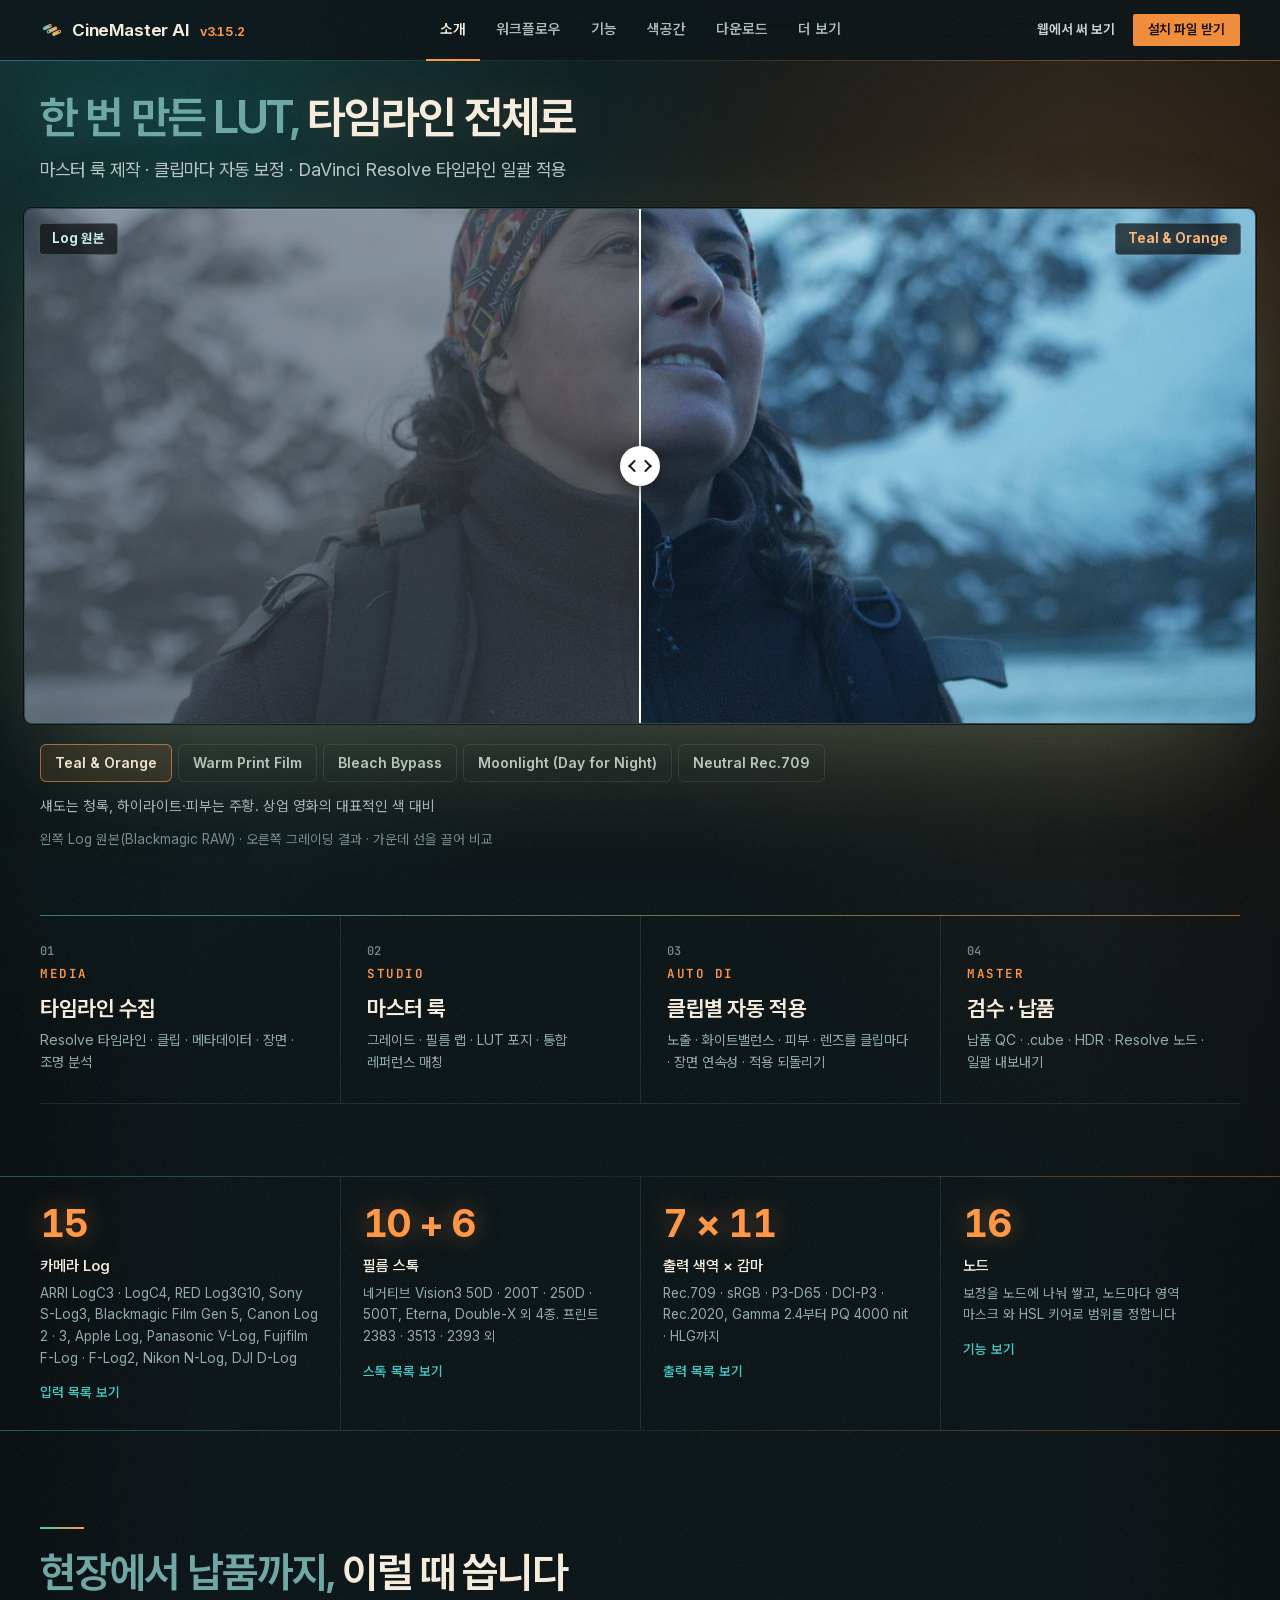
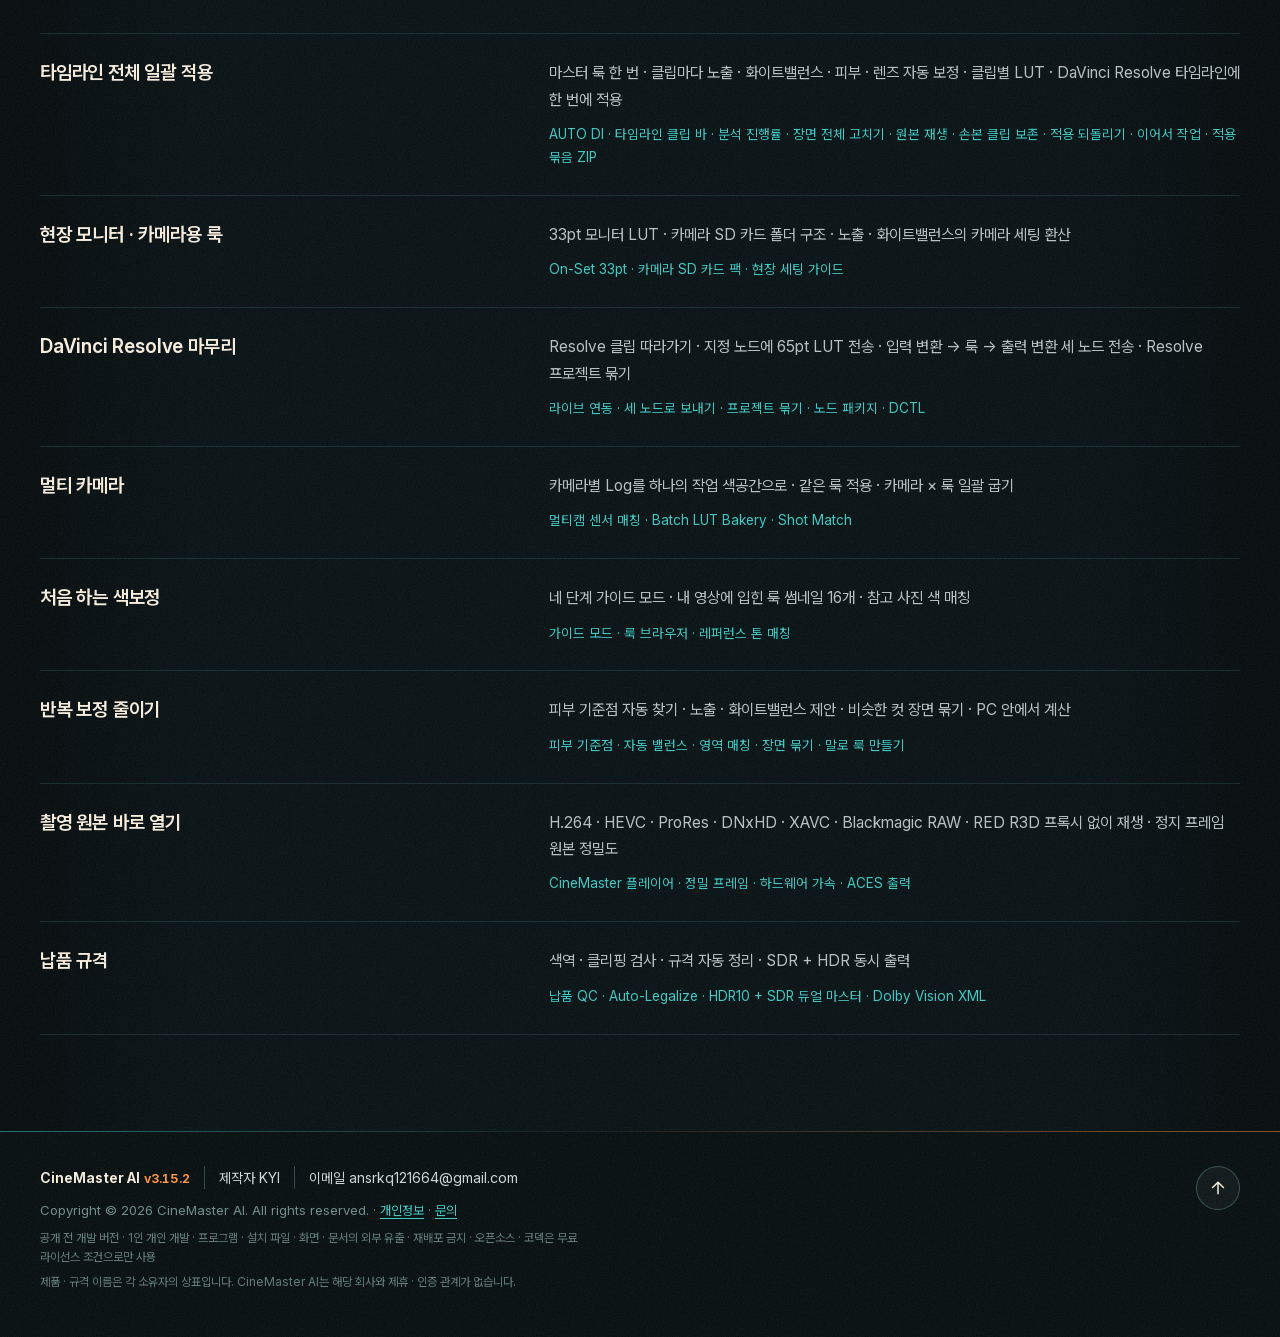
==== commit 324410c3: "홈페이지 v3.15.2" ====
--- a/index.html
+++ b/index.html
@@ -19,14 +19,14 @@
   <link rel="apple-touch-icon" href="img/icon-512.png">
   <script>document.documentElement.className = "js";</script>
   <link rel="preload" href="fonts/InterVariable.woff2" as="font" type="font/woff2" crossorigin>
-  <link rel="stylesheet" href="site.css?v=3.15.1-66f1f762">
+  <link rel="stylesheet" href="site.css?v=3.15.2-66f1f762">
 </head>
 <body>
 <a class="skip" href="#main">본문으로 건너뛰기</a>
 
 <header class="nav">
   <div class="wrap nav-in">
-    <a class="brand" href="#intro" data-reload aria-label="CineMaster AI 처음으로 (새로고침)"><img src="img/logo-mark.svg" alt="" width="24" height="24">CineMaster AI <span class="ver">v3.15.1</span></a>
+    <a class="brand" href="#intro" data-reload aria-label="CineMaster AI 처음으로 (새로고침)"><img src="img/logo-mark.svg" alt="" width="24" height="24">CineMaster AI <span class="ver">v3.15.2</span></a>
     <nav class="tabs" aria-label="홈페이지 메뉴">
       <a href="#intro" data-nav="intro">소개</a>
       <a href="#flow" data-nav="flow">워크플로우</a>
@@ -405,7 +405,7 @@
   <section class="view" id="download" data-view="download" aria-labelledby="dl-h">
     <div class="wrap" data-subs>
       <h2 id="dl-h">다운로드</h2>
-      <p class="lede">설치형: 전체 기능 · 웹 버전: 색보정 · LUT 저장 · <b>v3.15.1</b> · 2026년 11월 25일</p>
+      <p class="lede">설치형: 전체 기능 · 웹 버전: 색보정 · LUT 저장 · <b>v3.15.2</b> · 2026년 11월 26일</p>
       <div class="subtabs" role="tablist" aria-label="다운로드">
         <button type="button" role="tab" id="st-get" aria-controls="get" aria-selected="true" data-sub="get">받기</button>
         <button type="button" role="tab" id="st-web" aria-controls="web" aria-selected="false" tabindex="-1" data-sub="web">웹 버전</button>
@@ -414,10 +414,10 @@
 
       <div class="subpanel is-on" id="get" role="tabpanel" aria-labelledby="st-get">
         <div class="dl-actions">
-          <a class="btn btn-amber" href="https://github.com/CINEMASTER-AI/cinemaster-ai.github.io/releases/download/v3.15.1/CineMaster_AI_Setup_v3.15.1.exe" data-installer>설치 파일 받기</a>
+          <a class="btn btn-amber" href="https://github.com/CINEMASTER-AI/cinemaster-ai.github.io/releases/download/v3.15.2/CineMaster_AI_Setup_v3.15.2.exe" data-installer>설치 파일 받기</a>
           <a class="btn btn-dark" href="#web">웹에서 바로 써 보기</a>
         </div>
-        <p class="hero-meta" data-installer-meta>Windows 10 · 11 (64비트) · v3.15.1 · 216.9 MB</p>
+        <p class="hero-meta" data-installer-meta>Windows 10 · 11 (64비트) · v3.15.2 · 216.9 MB</p>
         <aside class="site-notice" data-site-notice aria-labelledby="notice-h">
           <h3 id="notice-h"><svg viewBox="0 0 24 24" aria-hidden="true"><rect x="5" y="10.5" width="14" height="10" rx="2"/><path d="M8 10.5V7.5a4 4 0 0 1 8 0v3"/></svg>공개 전 개발 버전</h3>
           <ul>
@@ -476,15 +476,15 @@
         <h3 class="sec">파일 정보</h3>
           <dl class="fileinfo">
             <div class="row"><dt>설치 파일</dt>
-              <dd>CineMaster_AI_Setup_v3.15.1.exe · 216.9 MB</dd>
-              <dd class="hash"><span>SHA-256 b813ff95f9fdb72fb44d4c9574f002ccdc56be63b18461ccf3f24b03d4cf11a3</span><button type="button" class="copy" data-copy="b813ff95f9fdb72fb44d4c9574f002ccdc56be63b18461ccf3f24b03d4cf11a3" aria-label="설치 파일 SHA-256 복사">복사</button></dd>
+              <dd>CineMaster_AI_Setup_v3.15.2.exe · 216.9 MB</dd>
+              <dd class="hash"><span>SHA-256 ccb8c3702efb6e6dd65c5210685765692f8edd0fffe163c0260dce024f358fdc</span><button type="button" class="copy" data-copy="ccb8c3702efb6e6dd65c5210685765692f8edd0fffe163c0260dce024f358fdc" aria-label="설치 파일 SHA-256 복사">복사</button></dd>
             </div>
             <div class="row"><dt>웹 버전 zip</dt>
-              <dd>CineMaster_AI_Web_v3.15.1.zip · 3.3 MB</dd>
-              <dd class="hash"><span>SHA-256 94287a92f3315097f3d40e6fff661e4412991790e9d130bc625bcd3bf9b28c44</span><button type="button" class="copy" data-copy="94287a92f3315097f3d40e6fff661e4412991790e9d130bc625bcd3bf9b28c44" aria-label="웹 버전 zip SHA-256 복사">복사</button></dd>
+              <dd>CineMaster_AI_Web_v3.15.2.zip · 3.3 MB</dd>
+              <dd class="hash"><span>SHA-256 8fad9e5a574580ab96d341afa2a199986eded41a43c12dc09af32b0de803ef6e</span><button type="button" class="copy" data-copy="8fad9e5a574580ab96d341afa2a199986eded41a43c12dc09af32b0de803ef6e" aria-label="웹 버전 zip SHA-256 복사">복사</button></dd>
             </div>
             <div class="row"><dt>사용설명서 PDF</dt>
-              <dd>CineMaster_AI_v3.15.1_Manual_KR.pdf · 9.5 MB</dd>
+              <dd>CineMaster_AI_v3.15.2_Manual_KR.pdf · 9.5 MB</dd>
             </div>
           </dl>
           <p class="small">파일 확인: PowerShell <code>Get-FileHash 파일이름</code> ↔ 위 SHA-256</p>
@@ -504,7 +504,7 @@
     <div class="web-notes">
       <p>웹 버전: 색보정 · 노드 · 영역 마스크 · 필름 랩 · 스코프 · .cube 저장<br>
         설치형 전용: Shot Match · Resolve 연동 · 클립 빈 · AI 어시스트 · 영상 재생 · RAW · HDR 납품</p>
-      <p class="small">PC 화면 기준 · 오프라인용 <a href="downloads/CineMaster_AI_Web_v3.15.1.zip" download>웹 버전 zip, 3.3 MB</a></p>
+      <p class="small">PC 화면 기준 · 오프라인용 <a href="downloads/CineMaster_AI_Web_v3.15.2.zip" download>웹 버전 zip, 3.3 MB</a></p>
     </div>
       </div>
 
@@ -523,7 +523,7 @@
 
           <h3>설치 순서</h3>
           <ol class="steps">
-            <li><b>설치 파일 받기</b> → <code>CineMaster_AI_Setup_v3.15.1.exe</code></li>
+            <li><b>설치 파일 받기</b> → <code>CineMaster_AI_Setup_v3.15.2.exe</code></li>
             <li>내려받은 파일 실행</li>
             <li><b>다음</b> → <b>설치</b></li>
             <li>바탕화면의 <b>CineMaster AI</b> 아이콘으로 실행</li>
@@ -557,7 +557,7 @@
 
       <div class="subpanel is-on" id="manual" role="tabpanel" aria-labelledby="st-manual">
     <div class="manual">
-      <a class="cover" href="downloads/CineMaster_AI_v3.15.1_Manual_KR.pdf" target="_blank" rel="noopener" aria-label="사용설명서 PDF 열기">
+      <a class="cover" href="downloads/CineMaster_AI_v3.15.2_Manual_KR.pdf" target="_blank" rel="noopener" aria-label="사용설명서 PDF 열기">
         <img src="img/manual_cover.jpg" alt="CineMaster AI 사용설명서 표지" width="580" height="820" loading="lazy">
       </a>
       <div>
@@ -576,18 +576,18 @@
           <li>단축키와 문제 해결</li>
         </ul>
         <div class="row">
-          <a class="btn btn-line" href="downloads/CineMaster_AI_v3.15.1_Manual_KR.pdf" target="_blank" rel="noopener">설명서 열기</a>
-          <a class="btn btn-line" href="downloads/CineMaster_AI_v3.15.1_Manual_KR.pdf" download>PDF 내려받기</a>
-        </div>
-        <p class="file"><span class="mono">CineMaster_AI_v3.15.1_Manual_KR.pdf</span> · 9.5 MB</p>
+          <a class="btn btn-line" href="downloads/CineMaster_AI_v3.15.2_Manual_KR.pdf" target="_blank" rel="noopener">설명서 열기</a>
+          <a class="btn btn-line" href="downloads/CineMaster_AI_v3.15.2_Manual_KR.pdf" download>PDF 내려받기</a>
+        </div>
+        <p class="file"><span class="mono">CineMaster_AI_v3.15.2_Manual_KR.pdf</span> · 9.5 MB</p>
       </div>
     </div>
       </div>
 
       <div class="subpanel" id="updates" role="tabpanel" aria-labelledby="st-updates">
         <div class="timeline">
-      <div class="rel"><div class="rel-head"><span class="ver">v3.15.1</span><span class="date">2026-11-25</span></div><div><h3>있는 기능 다듬기 — 검수 · 장면 판단 · 속도</h3><ul><li>AUTO DI 검수: 조명 보정(노출 · 화이트밸런스)을 뺀 기준으로 스킨톤 · 무채색을, 그 클립의 그림으로 색역 클리핑을 잽니다. 검사마다 감점이 보입니다.</li><li>AUTO DI 굽기: 격자가 접히면 필름 스톡 분기부터 덜어 내고 그 클립의 계획에도 남깁니다.</li><li>밤 장면: 푸른 달빛 · 청록 연출광도 절반 넘게 남깁니다.</li><li>장면 판단: 실내 · 실외를 하늘 · 가로등 · 해와 하늘빛으로 판단합니다. 카메라 4종 실제 촬영본 40컷에서 13 → 36컷. 청록 · 자주 연출광은 보정하지 않는 색 조명으로 읽습니다.</li><li>AUTO DI 분석 · 검수 · 클립별 LUT 굽기를 여러 스레드로 — 40컷 분석 10.3초 → 4.3초, 적용 묶음 5.8초 → 2.4초.</li><li>5노드 트리: AUTO DI 노출을 Node 02 CDL Offset으로 옮겨 노드에서 바로 다듬습니다. 룩 세기가 여러 노드의 룩 전체에 걸립니다.</li><li>레퍼런스 매칭: 컬러 레퍼런스를 흑백 룩으로 읽던 것을 고쳤습니다.</li><li>65pt LUT 저장이 작업 대기열로 — 엔진 상태에 진행률 · 취소.</li><li>ACES 출력: 롤오프 칸 흐리게, 피크 버튼 잠금, Resolve 노드 스크립트 · 바이블에 ACES 출력 변환 이름. Auto-Legalize는 ACES가 건너뛰는 값을 바꾸지 않습니다.</li><li>헤더 신호 흐름: 필름 스톡 이름이 있어도 펼친 채, 필름을 끄면 다시 펼칩니다.</li></ul></div></div>
-      <details class="older"><summary>이전 버전 35개 보기</summary><div class="rel"><div class="rel-head"><span class="ver">v3.15.0</span><span class="date">2026-11-25</span></div><div><h3>편의성 — 되돌리기 · 이어서 작업 · 진행률</h3><ul><li>AUTO DI 적용 되돌리기: 적용 전에 Resolve 프로젝트를 .drp로 백업하고, 클립마다 새 그레이드 버전에만 LUT을 겁니다. [적용 되돌리기] 한 번으로 클립마다 적용 전 버전으로 돌아갑니다.</li><li>이어서 작업: 수집한 타임라인 · 장면 분석 · 손본 클립이 프로젝트마다 저장됩니다. 앱을 다시 켜도 그대로입니다.</li><li>분석 진행률: 타임라인 분석이 뒤에서 돌고 진행률과 [중지]가 보입니다. 중지해도 지금 타임라인은 그대로입니다.</li><li>장면 전체 고치기: AUTO DI 장면 묶음의 시간대 · 조명 · 렌즈 판단을 한 번에 고칩니다.</li><li>원본 재생: Resolve에서 수집한 클립은 타임라인 바의 [원본 재생]으로 원본 파일을 CineMaster 플레이어로 엽니다.</li><li>실행 취소가 클립마다 이어집니다. 다른 클립에 갔다 와도 Ctrl+Z가 그 클립에서 이어집니다.</li><li>[타임라인 수집]은 어디서 누르든 같은 동작입니다. 단축키 Shift+T(타임라인 바) · Shift+N(다음 단계) · Alt+R(레퍼런스 매칭).</li><li>길잡이 · 작업 고르기에 &#x27;타임라인 전체 적용 (AUTO DI)&#x27;.</li><li>앱을 열 때 작업 고르기 대신 사용 안내가 뜹니다. 작업 고르기는 메뉴 [작업 공간]에 그대로 있습니다.</li><li>앱 안에서 새 버전 설치: 설치형은 새 버전 알림의 [받아서 설치]로 받고, SHA-256을 확인한 뒤 설치 창을 엽니다.</li></ul></div></div><div class="rel"><div class="rel-head"><span class="ver">v3.14.2</span><span class="date">2026-11-25</span></div><div><h3>화면 반응 최적화 — 클립이 많은 타임라인</h3><ul><li>단계를 바꿀 때마다 헤더가 화면 전체의 배치를 다시 계산하던 것을 고쳤습니다. 타임라인 클립 바 · AUTO DI 보드처럼 큰 화면에서 단계를 바꿀 때 생기던 짧은 멈춤이 줄었습니다.</li><li>타임라인 클립 바는 보이는 클립만 그립니다. 클립이 수백 개여도 STUDIO · MASTER로 넘어갈 때 멈추지 않고, 고른 클립 쪽으로 바가 옮겨 갑니다.</li><li>AUTO DI 보드는 화면 밖 카드의 배치 · 그리기를 건너뛰고, 썸네일을 화면을 막지 않고 풉니다.</li><li>실제 GPU에서 102클립 타임라인으로 잰 결과: AUTO DI 열기 2.2초 → 1.0초(50ms 넘는 멈춤 2번 → 0번), 단계 전환의 50ms 넘는 멈춤 2번 → 0 ~ 1번, LUT 포지 열기 1번 → 0번, AUTO DI 보드 스크롤의 프레임 간격 p95 12.1ms → 6.2ms.</li></ul></div></div><div class="rel"><div class="rel-head"><span class="ver">v3.14.1</span><span class="date">2026-11-25</span></div><div><h3>AUTO DI 밤 장면 판단</h3><ul><li>AUTO DI의 장면 분석이 ISO를 올리지 않고 찍은 밤 장면(가로등 · 실용광으로 인물을 밝힌 야외, 푸른 달빛으로 연출한 세트)을 &#x27;주간&#x27;으로 읽던 것을 고쳤습니다. 화면 위쪽에 낮의 하늘 · 창빛이 있는가와 어두운 화면을 비추는 빛의 색(따뜻한 실용광 · 차가운 달빛)을 함께 봅니다.</li><li>실제 촬영본 60컷(밤 40 · 낮 20)으로 잰 결과: 밤 판단 28/40 → 40/40, 낮을 밤으로 잘못 읽은 컷은 1컷 그대로입니다. 밤으로 읽힌 클립은 &#x27;야간 · 조명 분위기 유지&#x27;가 걸려 대낮처럼 밝히거나 조명 색을 지우지 않습니다.</li><li>판단이 다를 때는 이전처럼 AUTO DI 카드의 시간대 태그를 눌러 고칠 수 있습니다.</li></ul></div></div><div class="rel"><div class="rel-head"><span class="ver">v3.14.0</span><span class="date">2026-11-25</span></div><div><h3>네 단계 워크플로우 · AUTO DI — 한 번 만든 LUT, 타임라인 전체로</h3><ul><li>하단 독이 네 단계가 됐습니다: MEDIA · STUDIO · AUTO DI · MASTER(Shift+1 ~ 4). 예전 여섯 페이지는 단계 안의 갈래로 그대로 있고, 탭을 길게 눌러 끌면 순서가 바뀝니다.</li><li>AUTO DI: STUDIO에서 만든 마스터 룩을 타임라인 전체에 적용합니다. 클립마다 시간대 · 조명 · 렌즈를 읽어 룩 앞의 노출 · 화이트밸런스 · ±Green · 피부 · 필름 분기를 따로 맞추고, 같은 장면의 클립은 결과를 모읍니다. 클립별 LUT을 구워 DaVinci Resolve 타임라인에 한 번에 걸거나 적용 묶음 ZIP으로 저장합니다. 손으로 고친 클립은 덮어쓰지 않습니다.</li><li>타임라인 클립 바: STUDIO · MASTER의 뷰어 아래에 수집한 클립이 보이고, 누르면 그 클립의 원본과 그레이드로 바뀝니다. 손으로 고친 클립은 번호 테두리가 앰버입니다. 데크 위 줄의 [타임라인] 버튼 · 보기 메뉴로 끄고 켭니다.</li><li>CONFORM의 [타임라인 전체 수집] 결과가 그대로 타임라인 바와 AUTO DI에 올라옵니다. Resolve를 다시 수집하지 않습니다.</li><li>통합 레퍼런스 매칭: STUDIO · LUT 포지의 [레퍼런스] 탭. 같은 장면이면 화소끼리, 다른 장면이면 피부 · 하늘 · 식물 · 무채색 영역끼리 맞추고 샘플 라이브러리로 룩을 인식합니다. 1:1 Shot Match · 톤 매칭은 같은 탭의 방식으로 남아 있습니다.</li><li>명령 찾기(Ctrl+K) 같은 큰 창을 열 때 오류가 나면 화면 전체가 검게 멈추던 것을 고쳤습니다. 그 창만 닫고 [다시 불러오기]를 안내합니다.</li><li>헤더 · 하단 독의 글자 겹침과 1600 ~ 1740px 창에서 그레이드 페이지의 위 줄이 넘치던 것을 고쳤습니다.</li></ul></div></div><div class="rel"><div class="rel-head"><span class="ver">v3.13.1</span><span class="date">2026-11-24</span></div><div><h3>작업 순서 길잡이 · 샘플 106종 · LUT 엔진 안정성</h3><ul><li>작업 순서 길잡이: 하단 독 왼쪽의 [길잡이]를 누르면 할 일을 순서대로 보여 줍니다. 단계마다 [여기로 가기]로 그 화면으로 옮겨 주고, 끝난 단계는 스스로 표시합니다. 목표는 LUT 만들기 · 레퍼런스처럼 맞추기 · Resolve로 보내기 세 가지입니다.</li><li>LUT FORGE의 샘플이 106종이 됐습니다. 카드에 톤 곡선과 암부 · 미드톤 · 명부의 대표 색이 바로 보이고, 이름만 다른 중복이 없도록 전부 서로 다른 룩으로 맞췄습니다.</li><li>LUT 정확도 측정: LUT FORGE의 검수 칸에서 33pt · 65pt의 격자 보간 오차(ΔE2000)를 재서 보여 줍니다.</li><li>극단적인 색에서 계산이 깨지던 경우 두 가지를 고쳤습니다(소프트 라이트 합성 뒤의 넘침, 톤매핑의 넘침). 보통의 그림에서는 결과가 같습니다.</li><li>국소 자동 보정이 약 2배, 여러 파일 묶음 저장이 약 1.8배 빨라졌습니다.</li></ul></div></div><div class="rel"><div class="rel-head"><span class="ver">v3.13.0</span><span class="date">2026-11-24</span></div><div><h3>05 LUT FORGE — 65pt LUT 제작 · 검수 · 변환</h3><ul><li>하단 독에 05 LUT FORGE 페이지가 생겼습니다(Shift+5). MASTER는 06이 됐습니다(Shift+6). 작업 고르기 맨 위의 &#x27;LUT 제작 스튜디오&#x27;로도 엽니다.</li><li>샘플 75종(필름 · 장르 · 광고 · 다큐 · 흑백 · 기술)을 레시피로 넣었습니다. 고르면 슬라이더 값으로 들어와 그대로 고칠 수 있고, 65pt로 굽습니다.</li><li>레퍼런스 매칭: 이미지 1 ~ 3장의 톤 · 색 성향을 슬라이더 값과 잔여 뉘앙스 격자로 옮깁니다. 명암 · 색상 · 채도 · 스플릿 토닝을 따로 조절합니다.</li><li>말로 만들기: &#x27;비 오는 밤의 누아르, 청록 암부, 피부 유지&#x27;처럼 적으면 기존 슬라이더 값으로 바꿉니다. 이 PC 안에서 읽고, &#x27;대비만 15% 낮게&#x27; 같은 상대 수정도 됩니다.</li><li>LUT 믹서 · Diff: 두 LUT을 전체 / 휘도만 / 색만, 밝기 대역별로 섞고, 차이(ΔE · 변위)를 보고, Delta LUT으로 뽑습니다.</li><li>필수 검수: 내보내기 전에 단조성 · 밴딩 · 색역 클리핑 · 스킨톤 · 무채색 축을 검수해 Health Score를 냅니다. 통과해야 출고가 열리고, 자동 보정은 결함 격자점 둘레만 다듬습니다.</li><li>묶음 출고: 출력 색공간 × 격자 크기(65 · 35 · 33 · 17pt) × 강도(100 · 75 · 50%)를 한 번에 저장합니다. 장비별 프리셋과 QC 보고서가 함께 나옵니다.</li><li>레시피 서명: 내보낸 .cube를 다시 열면 만든 때의 슬라이더를 그대로 되찾습니다.</li><li>스트레스 시뮬레이터: 노출 · 색온도 · 채도를 흔들어 LUT이 버티는지 화면에서 확인합니다. 내보내는 LUT은 달라지지 않습니다.</li><li>FILM LAB에 LUT에 담기는 색 변환과 담기지 않는 광학 질감을 나눠 표시했습니다. GRADE · FILM LAB에서 지금 룩을 LUT Forge로 보낼 수 있습니다.</li><li>스킨톤 축을 125.5°로 바꿨습니다. Skin-Tone Lock · Skin Hue Uniformity를 쓴 기존 룩은 결과가 조금 달라집니다.</li><li>재생 중 해상도 자동: 4K 영상을 재생하는 동안 처리 해상도를 화면 크기에 맞춰 낮춥니다. 멈추면 원래 해상도로 돌아옵니다(설정에서 끌 수 있습니다).</li></ul></div></div><div class="rel"><div class="rel-head"><span class="ver">v3.12.0</span><span class="date">2026-11-24</span></div><div><h3>ACES · 작업별 전용 창 · 새 화면 디자인 · CineMaster 플레이어</h3><ul><li>ACES 출력 변환을 넣었습니다. MASTER의 출력 칸에서 ACES 1.3 · 2.0의 Rec.709 · sRGB · P3-D65 · Rec.2020 · HDR(PQ 500 ~ 4000 nits)을 고르실 수 있고, 화면과 내보낸 LUT이 OpenColorIO의 같은 변환을 거칩니다.</li><li>작업 색공간에 ACEScc를, 색역 압축 방식에 ACES RGC(Reference Gamut Compression)를 더했습니다. 고르지 않으면 예전과 같은 결과입니다.</li><li>MASTER에 &#x27;ACES 주고받기&#x27; 탭이 생겼습니다. 지금 룩을 CLF(LMT) · OpenColorIO 설정 묶음 · AMF로 저장하고, 받은 AMF를 가져와 카메라 · 출력 변환 · ASC CDL을 옮깁니다.</li><li>Resolve가 ACES 프로젝트이면 연동 창에 입력 · 출력 변환을 보여 드리고, 출력이 다르면 [ACES 출력 맞추기]를 권합니다. ACES 출력을 고른 상태로 보내면 하이라이트 롤오프를 LUT에 굽지 않아 Resolve의 출력 변환과 두 번 걸리지 않습니다. 왕복 검증에 &#x27;ACES 프로젝트&#x27; 구성을 더했습니다.</li><li>앱을 열면 작업 고르기 창에서 작업을 고릅니다. Resolve 연동 그레이딩, 빠른 LUT 매칭, LUT 복제 · 변환, 검수(QC) 스튜디오, 현장 DIT는 그 일에 필요한 칸만 보여 주는 전용 창이고, 전용 창에서 하던 작업은 전체 스튜디오로 그대로 넘어갑니다. &#x27;다음부터 이 작업으로 바로 시작&#x27; 을 켜면 이 창을 건너뜁니다.</li><li>Ctrl+K 명령 찾기를 만들었습니다. 메뉴 · 패널 · 카메라 · 출력 · 샘플 룩 · 가이드를 한글, 영문, 초성, 예전 이름으로 찾습니다.</li><li>화면을 전체적으로 정리했습니다. 영상 주변은 무채색 회색으로, 강조색은 앰버 하나로 통일했고, ? 도움말과 슬라이더 조작(Shift = 정밀, 더블클릭 = 기본값)을 한 가지 규칙으로 맞췄습니다.</li><li>이름을 바꿨습니다: MEDIA → SOURCE, COLOR → GRADE, DELIVER → MASTER, 미디어 풀 → 클립 빈, 미디어 스토리지 → 폴더 탐색기, 파워 윈도우 → 영역 마스크, 퀄리파이어 → HSL 키어, Outside 노드 → 반전 노드, 컬러 워퍼 → 컬러 메쉬, ColorSlice → 벡터 밀도, Color Compressor → 색상 수렴, HDR 존 → 존 그레이딩, 그랩 스틸 → 스틸 저장. 단축키와 저장한 파일은 그대로이고, 명령 찾기에서 예전 이름으로도 찾으실 수 있습니다.</li><li>검수 스튜디오에서 그림 · 렌더 파일 · 폴더를 한 번에 검사하고 CSV · 인쇄용 보고서로 저장합니다.</li><li>노드 트리 템플릿, 골라서 붙여 넣기(Alt+V), A/B 임시 비교(` 키), 카드 머리 Alt+클릭으로 그 카드만 끄고 보기를 더했습니다.</li><li>내보내기 프리셋(이름 규칙 · 범위 · 크기 · 폴더 · Resolve 설치를 한 번에)과 프로젝트를 넘나드는 내 룩 라이브러리를 만들었습니다. 커브에 Lum Mix와 채널별 Soft Clip을 더했습니다(기본값은 예전 결과).</li><li>영상 재생을 CineMaster 플레이어로 바꿨습니다. 앱에 든 디코더가 원본에서 바로 읽어 재생하므로 운영체제의 코덱이나 다른 플레이어가 필요 없고, H.264 · HEVC · ProRes · DNxHD · XAVC · AV1 등이 파일 크기와 상관없이 바로 열립니다. 프록시를 기다리거나 파일을 내려받지 않습니다.</li><li>영상이 멈춰 있을 때는 그 프레임을 원본 16비트로 다시 읽어 보여 드립니다(정밀 프레임). 스코프 · 스포이드 · 매칭 · QC가 이 값을 씁니다. 재생 소리는 도구줄의 [재생 소리]로 켭니다.</li><li>설정에 &#x27;하드웨어 가속&#x27; 탭이 생겼습니다. GPU 디코드 · 인코드를 먼저 쓰고 실패하면 CPU로 넘어갑니다. 하단 독에서 CPU · GPU · VRAM 사용률과 백그라운드 작업을 보실 수 있습니다. Look Vault의 일괄 LUT 굽기도 여기에 진행률이 보이고 취소할 수 있습니다.</li><li>Blackmagic RAW를 엽니다. PC에 설치된 Blackmagic RAW 구성 요소(Blackmagic RAW Player · DaVinci Resolve 등)를 찾아 쓰고, 없으면 안내해 드립니다. ARRIRAW는 지원하지 않습니다.</li><li>Resolve로 보내기가 규격 검사에 막혀 LUT이 걸리지 않던 것을 고쳤습니다. 이제 보내고, 걸린 항목은 결과 문구에 적습니다. 할레이션 · 그레인 같은 질감은 DCTL로 다음 노드에 함께 보냅니다. 연결 확인으로 창이 멈추던 것도 줄였습니다.</li><li>Resolve에서 저장한 스틸(.drx)을 노드 트리 템플릿으로 등록해, 정해 둔 노드에 LUT을 한 번에 넣을 수 있습니다.</li><li>AI 어시스트에 &#x27;말로 룩 만들기&#x27; 를 더했습니다. 적으신 말을 기존 조정값으로 바꾸며, 인터넷과 모델을 쓰지 않습니다. 장면 묶기는 400클립 기준 26초에서 0.06초로 빨라졌습니다.</li><li>AI 어시스트의 장면 묶기에 [장면별 밸런스 계산]을 더했습니다. 같은 장면의 클립들을 함께 보고 노출 · 화이트밸런스를 장면마다 하나씩 제안하며, 지금 룩에 그 값을 더한 LUT을 장면 수만큼 한 번에 저장할 수 있습니다.</li><li>AI 어시스트에 &#x27;영역 매칭&#x27; 을 더했습니다. 레퍼런스와 원본을 피부 · 하늘 · 식물 · 나머지 화면으로 나눠 같은 영역끼리 맞춥니다. 얼굴이 보이지 않는 컷에서도 피부를 더 좁게 찾도록 사람 · 피부 분할 모델을 함께 넣었습니다.</li><li>Blackmagic RAW와 RED R3D를 CineMaster 플레이어로 이어 재생합니다. 멈추면 그 프레임을 원본 정밀도(12 · 16비트)로 다시 엽니다. R3D는 GPU로 풀어 재생합니다. Blackmagic RAW는 따로 설치하지 않아도 열립니다.</li><li>Resolve 연동: CineMaster 프로젝트가 Resolve 프로젝트 하나에 묶입니다. 다른 Resolve 프로젝트가 열려 있으면 따라가기와 보내기를 멈추고 알려 드립니다.</li><li>Resolve 연동에 [세 노드로 보내기]를 더했습니다. 노드 세 개에 입력 변환 → 룩 → 출력 변환 LUT을 한 번에 겁니다 (Resolve의 CST → LUT → CST 구성과 같은 일).</li><li>Resolve로 바로 보내는 LUT을 모두 65pt로 올렸습니다. 굽는 시간은 여러 스레드로 나눠 0.8초에서 0.1초로 줄였고, 결과 값은 예전과 같습니다. 연동 설정에서 33pt로 되돌릴 수 있습니다.</li><li>Resolve 연동이 더 빨리 따라옵니다. 클립과 플레이헤드를 확인하는 주기를 절반으로 줄였고, 값을 바꾼 뒤 자동으로 보내기까지의 시간을 2.5초에서 1초로 줄였습니다. 따라가기 화면은 폭 1920으로 가져오며 [프레임 다시 가져오기]는 원본 크기입니다.</li><li>&#x27;LUT 강도&#x27; 는 내보내기 전용 값이라 Resolve로 보내는 LUT에는 굽지 않습니다. 화면과 Resolve가 같은 그림이 됩니다 (연동 설정에서 굽도록 바꿀 수 있습니다).</li><li>좁은 창에서 큰 창의 글자가 잘리던 것을 고쳤고, 알림을 눈에 덜 띄는 모양으로 바꿨습니다. 보통 알림은 4초 뒤에 스스로 사라집니다.</li><li>Ctrl+S가 파일 창 없이 앱 전용 폴더에 바로 저장합니다 (룩 파일로 내려받기는 Ctrl+Shift+S). 노드를 오른쪽 버튼으로 누르면 메뉴가 열립니다. 하단의 페이지 탭을 창 가운데에 두었습니다.</li><li>클립 빈의 스틸 · 썸네일 색을 멈춘 프레임 · 재생 화면과 같게 맞췄습니다. ALEXA Mini의 ProRes 4444 XQ처럼 색 표식이 빈 영상도 열립니다.</li><li>설정에서 업데이트 채널(안정판 · 베타)을 고르실 수 있고, 도움말 메뉴에 [새 버전 확인]을 두었습니다. 기본은 안정판입니다.</li><li>기존 카메라의 수식 · 기본 설정으로 내보내는 LUT · 저장한 룩 파일은 그대로입니다.</li></ul></div></div><div class="rel"><div class="rel-head"><span class="ver">v3.9.0</span><span class="date">2026-11-21</span></div><div><h3>AI 어시스트 · 카메라 Log 6종 추가</h3><ul><li>하단 독에 [AI 어시스트]를 만들었습니다. 피부 기준점 · 자동 밸런스 · 장면 묶기 · 내 스타일 · QC 설명을 한 창에서 쓰고, 계산은 모두 이 PC 안에서 합니다.</li><li>제안마다 근거와 신뢰도(높음 · 보통 · 낮음)를 보여 드립니다. 누르고 있는 동안 미리보기로 확인하고, 적용한 뒤에는 Ctrl+Z 한 번으로 되돌립니다.</li><li>피부 기준점은 화면에서 얼굴을 찾아 볼 · 이마의 피부색을 씁니다. 얼굴이 없으면 예전처럼 색 범위로 찾고 신뢰도를 낮게 표시합니다.</li><li>내 스타일은 기본으로 꺼져 있습니다. 켜면 LUT을 저장할 때 그 화면의 밝기 · 색 분포 숫자와 보정값을 이 PC에만 기록합니다(영상 · 사진은 저장하지 않습니다). 기록은 언제든 지울 수 있습니다.</li><li>Panasonic V-Log, Fujifilm F-Log · F-Log2 · F-Log2 C, Nikon N-Log, DJI D-Log를 지원합니다. 제조사가 공개한 문서의 수식 그대로이고, 파일에 Log 이름이 적혀 있으면 자동으로 맞춥니다.</li><li>하단 독 오른쪽에 [피드백 보내기] 버튼을 두었습니다.</li><li>사용 통계에 동의한 경우, 처음 LUT을 저장하기까지 걸린 시간을 한 번 보냅니다. 개인정보 처리 안내에도 적었습니다.</li><li>기존 카메라의 수식 · 내보내는 LUT · 저장한 룩 파일은 그대로입니다.</li></ul></div></div><div class="rel"><div class="rel-head"><span class="ver">v3.8.8</span><span class="date">2026-11-20</span></div><div><h3>잘리던 안내 글자 · 피드백 답장</h3><ul><li>Resolve 연동 창의 연결 안내처럼 긴 경로가 들어 있는 글이 오른쪽에서 잘리던 것을 고쳤습니다. 칸 안에서 줄을 바꿔 끝까지 보입니다.</li><li>홈페이지 피드백 칸: 버그 · 질문일 때 답장 받을 이메일을 적어 달라고 안내합니다.</li><li>자주 묻는 질문 아래에 피드백 칸 안내를 넣었습니다. 자주 나오는 질문은 이 목록에 답을 올립니다.</li><li>링크를 공유할 때 보이는 미리보기를 심볼과 로고로 바꾸고 이름에서 버전을 뺐습니다.</li><li>수식 · 내보내는 LUT · 저장한 룩 파일은 그대로입니다.</li></ul></div></div><div class="rel"><div class="rel-head"><span class="ver">v3.8.7</span><span class="date">2026-11-20</span></div><div><h3>피드백 칸 · 사용 통계 동의 · 개인정보 처리 안내</h3><ul><li>홈페이지 [더 보기]에 피드백 칸을 만들었습니다. 로그인 없이 버그 · 기능 제안 · 질문을 바로 보낼 수 있습니다.</li><li>프로그램을 처음 열 때 사용 통계와 오류를 보낼지 물어봅니다. 동의한 경우에만 프로그램 버전, 연 페이지 이름, 오류 문구를 익명으로 보냅니다. 영상 · 파일 이름 · 룩 · LUT은 보내지 않습니다.</li><li>동의는 도움말 메뉴의 [사용 통계 · 오류 보내기]에서 언제든 바꿀 수 있습니다. 같은 메뉴에 [피드백 보내기]와 [개인정보 처리 안내]를 넣었습니다.</li><li>홈페이지에 개인정보 처리 안내를 올렸습니다. 모으지 않는 것, 동의한 경우에만 모으는 것, 보관하는 곳을 적었습니다.</li><li>수식 · 내보내는 LUT · 저장한 룩 파일은 그대로입니다.</li></ul></div></div><div class="rel"><div class="rel-head"><span class="ver">v3.8.6</span><span class="date">2026-11-20</span></div><div><h3>탭과 Master 줄을 끌어서 옮기기 · 설치 후 아이콘</h3><ul><li>COLOR의 팔레트 탭과 각 페이지 작업 칸의 탭을 마우스로 끌어 순서를 바꿀 수 있습니다. 숫자 키 1~7은 화면에 보이는 순서를 따릅니다.</li><li>Master 패널은 줄의 이름을 잡고 위아래로 끌면 묶음 안에서 순서가 바뀝니다. 이름이 아닌 곳을 좌우로 끌면 예전처럼 값이 바뀝니다.</li><li>키보드로는 탭에 초점을 두고 Alt + 방향키로 옮깁니다. 바꾼 순서는 [레이아웃 초기화]로 되돌립니다.</li><li>새 버전을 덮어 설치한 뒤에도 바탕화면 · 시작 메뉴 아이콘이 예전 로고로 남던 것을 고쳤습니다.</li><li>수식 · 내보내는 LUT · 저장한 룩 파일은 그대로입니다.</li></ul></div></div><div class="rel"><div class="rel-head"><span class="ver">v3.8.5</span><span class="date">2026-11-20</span></div><div><h3>클립이 많은 타임라인 수집 · 새 사용설명서</h3><ul><li>CONFORM의 [타임라인 전체 수집]이 클립이 많은 타임라인에서 중간에 멈추던 것을 고쳤습니다. 60개까지만 읽던 제한을 1000개로 늘렸습니다.</li><li>수집하는 동안 &#x27;42 / 150&#x27; 처럼 진행 상황과 지금 읽는 클립 이름이 보이고, [중지]를 누르면 그때까지 읽은 클립만 가져옵니다.</li><li>같은 원본에서 여러 번 잘라 쓴 클립도 컷마다 제 대표 프레임으로 샷 밸런싱합니다. 읽지 못한 클립은 건너뛰고 나머지를 계속 읽습니다.</li><li>수집 중에는 Resolve 따라가기를 잠시 쉬어, 화면이 클립을 따라 계속 바뀌지 않습니다. 대표 프레임을 줄여 담아 메모리도 훨씬 덜 씁니다.</li><li>사용설명서를 홈페이지와 같은 디자인으로 새로 만들고, 그림과 설명을 모두 지금 화면에 맞췄습니다.</li><li>홈페이지: 머리줄 로고를 누르면 늘 첫 화면 맨 위에서 다시 열리고, 바닥글의 메일 주소는 눌리지 않는 글자로 바꿨습니다.</li><li>홈페이지: 심볼을 앱 아이콘과 같은 모양(알약마다 구멍 하나)으로 맞추고, 받기 칸은 설치 파일과 웹 버전 두 가지로 정리했습니다.</li><li>수식 · 내보내는 LUT은 그대로입니다.</li></ul></div></div><div class="rel"><div class="rel-head"><span class="ver">v3.8.4</span><span class="date">2026-11-20</span></div><div><h3>DaVinci Resolve의 DCTL 오류 창 해결</h3><ul><li>DaVinci Resolve가 LUT 목록에서 Spatial_Look.dctl을 읽을 때마다 &#x27;Error Processing DaVinci CTL&#x27; 창을 띄우던 것을 고쳤습니다.</li><li>이미 내보낸 Spatial_Look.dctl은 새 버전에서 다시 내보내면 오류가 사라집니다. 색을 담은 .cube 파일은 그대로 쓰시면 됩니다.</li><li>화면 · 수식 · 내보내는 LUT은 그대로입니다.</li></ul></div></div><div class="rel"><div class="rel-head"><span class="ver">v3.8.3</span><span class="date">2026-11-20</span></div><div><h3>DaVinci Resolve가 꺼져 있을 때 창이 멈추던 것 해결</h3><ul><li>DaVinci Resolve를 켜지 않고 쓸 때 어디를 누르든 1~3초씩 늦게 반응하던 것을 고쳤습니다. 앱이 Resolve 연결을 확인할 때마다 창이 몇 초씩 멈추던 것이 원인이었습니다.</li><li>Resolve가 꺼져 있으면 연결을 시도하지 않고, 켜면 예전처럼 자동으로 연결합니다.</li><li>Resolve는 켜져 있는데 연결이 안 될 때(외부 스크립팅 꺼짐 등)는 다시 시도하는 간격을 늘립니다. 연동 설정 도우미를 열면 바로 다시 시도합니다.</li><li>화면 · 수식 · 내보내는 LUT은 그대로입니다.</li></ul></div></div><div class="rel"><div class="rel-head"><span class="ver">v3.8.2</span><span class="date">2026-11-20</span></div><div><h3>처음 누를 때 멈추던 것 해결</h3><ul><li>앱을 켠 직후 2초쯤 화면이 멈추던 것을 없앴습니다. 색 계산 준비를 뒤에서 하므로, 켜자마자 눌러도 바로 반응합니다.</li><li>샘플 룩 · 3D Cube · 스포이드 보정 · LUT 굽기를 처음 쓸 때 1초 넘게 멈추던 것을 없앴습니다. 필요한 준비를 화면이 뜬 직후 미리 해 둡니다.</li><li>샘플 룩 창이 더 빨리 열립니다. 미리보기 16칸을 한꺼번에 만들지 않고 차례로 채웁니다.</li><li>내보내는 LUT과 수식은 그대로입니다. 예전에 저장한 룩 파일도 그대로 열립니다.</li></ul></div></div><div class="rel"><div class="rel-head"><span class="ver">v3.8.1</span><span class="date">2026-11-19</span></div><div><h3>새 로고 · 더 잘 보이는 글자 · 가벼워진 화면</h3><ul><li>로고를 새로 만들었습니다. 알약 세 개가 비스듬히 쌓여 틸에서 오렌지로 넘어가는 모양이며, 창 · 작업 표시줄 · 바탕화면 아이콘이 바뀝니다.</li><li>글자가 더 잘 보입니다. 숫자와 라벨에 쓰던 가는 고정폭 글꼴을 본문 글꼴로 바꾸고, 굵기와 작은 글자 크기를 한 단계씩 올리고, 흐린 글자색을 밝혔습니다.</li><li>그래프 크기를 마우스 휠로 바꿀 수 있습니다. FILM LAB의 D-LogE 곡선과 HDR Zones의 존 히스토그램 위에서 휠을 굴리면 줄고 늘어나며, 더블클릭하면 원래 크기로 돌아갑니다.</li><li>화면이 가벼워졌습니다. 값을 바꿀 때마다 화면 전체가 다시 그려지던 것을 없애고, 주기적으로 다시 그리던 그래프는 바뀐 때만 그립니다.</li><li>내보내는 LUT과 수식은 그대로입니다. 예전에 저장한 룩 파일도 그대로 열립니다.</li></ul></div></div><div class="rel"><div class="rel-head"><span class="ver">v3.8.0</span><span class="date">2026-11-19</span></div><div><h3>화면을 전부 새로 다듬었습니다</h3><ul><li>화면 전체를 평면 디자인으로 다시 만들었습니다. 헤더 · 뷰포트 도구줄 · 스코프 · 아래 작업 칸이 창 크기에 맞춰 스스로 정리되고, 작은 창에서도 가로 스크롤이 생기지 않습니다.</li><li>글꼴을 Pretendard와 JetBrains Mono로 바꿔 글자와 숫자가 더 또렷하게 읽힙니다.</li><li>카드 안의 긴 설명을 없애고, 카드 오른쪽 위의 ? 버튼을 누르면 요약 · 조작 팁 · 단축키가 열리게 했습니다.</li><li>COLOR 페이지: MASTER를 아래 작업 칸 왼쪽의 세로 패널로 옮기고, Primaries · HDR Zones(6구간을 한 화면에) · 3D Warper(점을 직접 끌기, 격자 밀도, Chroma·Luma 보기, 뷰포트에서 끌기) · Mixer · Power Window를 새로 구성했습니다.</li><li>새 색 도구: Color Compressor의 Range Width, 합성의 암부 · 명부 보호, Film Lab의 Print Contrast · Black Point, Skin Hue Uniformity, Skin Midtone Softener, 퀄리파이어의 Clean Black · Clean White · Matte Blur, 스킨톤 레이더와 타깃 스킨 프리셋.</li><li>DELIVER 페이지: 출력 색역 · 감마 그래프, LUT 정확도 리포트, 파일 이름 규칙 버튼, 여러 출력을 한 번에 굽는 일괄 내보내기를 더했습니다.</li><li>스코프 창을 정리하고, 오른쪽의 세로 글자 탭을 아이콘 탭으로 바꿨습니다.</li><li>&#x27;JSON&#x27; 이라는 표기를 &#x27;룩 파일&#x27; 로 바꿨습니다 (룩 파일 저장 · 룩 파일 불러오기). 예전에 저장한 파일은 그대로 열립니다.</li><li>설정 · 가이드 창을 필요할 때 불러와 앱이 조금 더 빨리 열립니다.</li></ul></div></div><div class="rel"><div class="rel-head"><span class="ver">v3.7.2</span><span class="date">2026-11-19</span></div><div><h3>사용설명서를 처음부터 다시 만들었습니다</h3><ul><li>사용설명서를 버전별 추가 설명이 아닌 프로그램 전체 설명서로 새로 썼습니다. 모든 그림을 최신 화면으로 다시 찍고, 그림 위 번호와 짧은 설명으로 정리했습니다.</li><li>헤더의 변경 기록(시계 버튼) 창이 아래 화면에 가려 일부만 보이던 문제를 고쳤습니다.</li><li>DELIVER 페이지의 .CUBE 저장 · Resolve에 설치 버튼이 좁은 창에서 잘려 보이지 않던 문제를 고쳤습니다. 이제 저장 버튼이 오른쪽에 따로 한 줄로 모여 있습니다.</li></ul></div></div><div class="rel"><div class="rel-head"><span class="ver">v3.7.1</span><span class="date">2026-11-19</span></div><div><h3>창을 다시 띄울 때 렉 없애기와 Resolve와 같은 Log 영상 레벨</h3><ul><li>작업 표시줄에서 창을 다시 띄울 때 화면이 한동안 검게 남던 문제를 고쳤습니다. 이제 누르는 즉시 화면이 보입니다.</li><li>창을 최소화해 두면 영상 프레임 처리와 Resolve 상태 확인을 쉬어 GPU와 CPU를 덜 씁니다.</li><li>보기 메뉴의 &#x27;Log 영상 코드값 그대로&#x27; 를 켜면, Resolve를 거치지 않고 연 Log 영상도 Resolve에서 LUT을 건 결과와 같은 밝기로 보입니다. 기본값은 예전과 같습니다.</li><li>Resolve 왕복 검증이 원본 크기에서 계산해, 질감이 많은 장면에서도 정확하게 판정합니다.</li><li>프로젝트를 내보내면 미디어 풀 목록도 함께 담기고, 가져오면 그대로 이어집니다. 프로젝트를 지우면 그 프로젝트의 미디어 풀 목록도 정리됩니다.</li><li>사용설명서를 v3.7.1로 새로 만들었습니다 (메뉴바 · 프로젝트 · 프리뷰 해상도 · Log 영상 레벨).</li></ul></div></div><div class="rel"><div class="rel-head"><span class="ver">v3.7.0</span><span class="date">2026-11-19</span></div><div><h3>프로젝트 관리자 · 상단 메뉴바 · 프리뷰 해상도</h3><ul><li>DaVinci Resolve처럼 프로젝트를 만들고 골라 열 수 있습니다. 프로젝트마다 그레이딩 · 히스토리 · Look Vault · 미디어 풀을 따로 저장합니다. 예전 작업은 &#x27;기본 프로젝트&#x27; 에 그대로 있습니다.</li><li>화면 맨 위에 파일 · 편집 · 보기 · 재생 · 컬러 · 작업 공간 · 도움말 메뉴가 생겼습니다. 키보드(F10, 방향키)로도 움직일 수 있고, 단축키가 메뉴 옆에 보입니다.</li><li>뷰포트 도구줄과 환경설정에서 프리뷰 해상도(Full · 1/2 · 1/4)를 고를 수 있습니다. 원본 영상과 내보내는 LUT은 그대로 두고 화면 처리만 가볍게 해 4K 재생이 부드러워집니다.</li><li>패널의 글자 크기를 다섯 단계로 정리해 한눈에 읽기 쉬워졌습니다.</li></ul></div></div><div class="rel"><div class="rel-head"><span class="ver">v3.6.2</span><span class="date">2026-11-19</span></div><div><h3>더 가벼운 재생과 &#x27;준비 중&#x27; 설정 모두 열기</h3><ul><li>4K 영상을 재생할 때 화면이 끊기던 원인을 없앴습니다. 스코프가 GPU를 기다리느라 멈추던 시간이 사라졌고, 영상 프레임이 바뀔 때만 다시 그려 GPU 부담이 크게 줄었습니다.</li><li>영상의 카메라 정보를 읽는 시간이 절반으로 줄었고, 같은 파일을 다시 열면 바로 읽습니다. 미디어 풀에 클립을 여러 개 넣을 때도 빨라졌습니다.</li><li>설정에서 &#x27;준비 중&#x27; 이던 일곱 가지가 모두 동작합니다: Resolve LUT 폴더 지정, 권장 보간 표기, 1D Shaper 기본값, 32bit 프레임버퍼, 컨택트 시트 해상도, 컨폼 핸들, QC 신호 범위.</li><li>Resolve를 다시 켠 뒤 연결되지 않던 실전 테스트 단계의 원인을 좁혀 종료 절차를 고쳤습니다.</li></ul></div></div><div class="rel"><div class="rel-head"><span class="ver">v3.6.1</span><span class="date">2026-11-18</span></div><div><h3>Resolve 연동 화면을 Resolve 결과와 똑같이</h3><ul><li>Resolve를 따라갈 때 CineMaster 화면이 Resolve에서 LUT를 건 결과와 같아지도록 원본 프레임을 Resolve와 같은 레벨로 읽습니다. Log 클립은 코드값을 그대로 씁니다.</li><li>실제 Resolve에서 같은 프레임으로 잰 차이가 ΔE 2.5에서 0.24로 줄었습니다. 2단계 규격 검사와 왕복 검증도 Resolve 스틸을 그대로 씁니다.</li><li>연동 설정 도우미가 Resolve가 꺼져 있을 때, 켜져 있지만 Resolve 안의 스크립트 서버가 시작되지 못했을 때, 외부 스크립팅이 꺼져 있을 때를 나눠 해결 방법을 알려 드립니다.</li><li>1초마다 확인하는 연결 상태 요청이 색 관리 판단에 필요한 값만 보내 훨씬 가벼워졌습니다. 같은 XML을 여러 번 가져와도 사본이 늘지 않습니다.</li></ul></div></div><div class="rel"><div class="rel-head"><span class="ver">v3.6.0</span><span class="date">2026-11-18</span></div><div><h3>DaVinci Resolve 라이브 연동과 새 미디어 탭</h3><ul><li>Resolve 컬러 페이지에서 고른 클립을 CineMaster가 바로 따라옵니다. 그 클립의 원본 프레임과 카메라 정보를 불러오고, 클립마다 만든 룩을 따로 저장합니다.</li><li>만든 룩을 LUT로 구워 그 클립의 지정한 노드 하나에만 보냅니다. Resolve의 새 그레이드 버전에 넣어 원래 그레이드와 비교하거나 되돌릴 수 있습니다.</li><li>보내기 전에 방송 · OTT · 유튜브 · 극장 · 영화제 규격으로 검사하고, Resolve에서 추가로 그레이딩한 결과와 렌더한 파일도 같은 규격으로 다시 검사합니다.</li><li>Resolve 프로젝트의 색 관리(YRGB · RCM · ACES)를 읽어 LUT 범위를 자동으로 고르고, 설정이 맞지 않으면 보내기 전에 해결 방법을 알려 드립니다.</li><li>MEDIA 페이지를 하나의 미디어 탭으로 다시 만들었습니다. PC의 모든 드라이브를 트리로 둘러보고, 큰 썸네일 위에서 마우스를 움직여 영상을 훑어볼 수 있습니다.</li><li>ffprobe와 ExifTool로 카메라 · Log · ISO · 화이트밸런스 · 렌즈 · 타임코드를 읽어 카메라 프로파일을 자동으로 맞춥니다. 직접 바꾼 클립은 그대로 둡니다.</li><li>위쪽의 원본 · 레퍼런스 칸을 큰 썸네일과 큰 글자로 다시 꾸몄습니다.</li></ul></div></div><div class="rel"><div class="rel-head"><span class="ver">v3.5.1</span><span class="date">2026-11-18</span></div><div><h3>강한 그레이드용 음수 접기 옵션과 새 버전 알림</h3><ul><li>Look-Only와 Scene-Grade LUT에 음수 접기 옵션을 더했습니다. 강한 그레이드에서 하이라이트 색이 틀어지거나 밝기가 뒤집히는 것을 막습니다.</li><li>Master Bundle의 Master DI LUT에도 같은 옵션을 켤 수 있습니다. 두 옵션 모두 기본은 꺼져 있어 지금까지와 같은 결과가 나옵니다.</li><li>앱을 열 때 홈페이지에서 새 버전을 확인해 알림과 내려받기 링크를 보여 줍니다. 자동으로 설치하지 않고, 환경설정에서 끌 수 있으며, 인터넷이 없으면 조용히 넘어갑니다.</li><li>홈페이지를 새로 만들었습니다. 실제 엔진으로 렌더한 Log와 룩 비교, 실제 화면, 설치 파일 크기와 SHA-256, 페이지 안에서 바로 여는 웹 버전을 담았습니다.</li></ul></div></div><div class="rel"><div class="rel-head"><span class="ver">v3.5</span><span class="date">2026-11-18</span></div><div><h3>미디어 풀과 미디어 스토리지</h3><ul><li>DaVinci Resolve처럼 영상과 사진을 미디어 풀에 모아 두고 바로 꺼내 씁니다. 파일은 복사하지 않고 경로로 연결합니다.</li><li>미디어 스토리지에서 내 PC 드라이브, 구글 드라이브, OneDrive, 즐겨찾는 폴더를 썸네일로 둘러보고 여러 개나 폴더째 추가합니다.</li><li>빈, 검색, 정렬, 별점, 색 라벨로 정리하고, 더블클릭이나 우클릭, 끌어다 놓기로 원본, 레퍼런스, 컷 1~6에 넣습니다.</li><li>파일을 옮기면 Media Offline으로 표시하고, 폴더를 지정하면 같은 이름을 찾아 다시 연결합니다.</li><li>큰 원본 영상도 브라우저에 올리지 않고 서버가 디스크에서 바로 읽습니다.</li><li>작은 창에서 도구 줄과 마스터 바가 잘리거나 겹치던 문제를 고치고, 컨택트 시트를 컷 수에 맞춰 가운데 배치합니다.</li></ul></div></div><div class="rel"><div class="rel-head"><span class="ver">v3.4</span><span class="date">2026-11-17</span></div><div><h3>노드 그래프와 Power Window</h3><ul><li>색보정을 노드로 나눠 쌓습니다. 노드 패널은 큰 패널, 한 줄, 떠 있는 창 중에서 고릅니다.</li><li>Power Window로 화면 일부분만 보정합니다 (원형, 선형, 다각형, 방사형, HSL Qualifier).</li><li>컬러 휠, 커브, 스코프를 DaVinci Resolve와 같은 배치로 바꿨습니다. 스코프 새 창이 떨리던 문제도 고쳤습니다.</li><li>노드와 뷰어 단축키를 Resolve와 같은 키로 맞췄습니다.</li><li>환경설정 설명을 쉬운 존댓말로 다시 쓰고, Resolve 매칭 가이드를 그림으로 바꿨습니다.</li><li>노드 구조를 Resolve용 패키지(노드별 LUT과 매트)로 저장합니다.</li></ul></div></div><div class="rel"><div class="rel-head"><span class="ver">v3.3</span><span class="date">2026-11-17</span></div><div><h3>화면비와 현장 도구</h3><ul><li>화면비 19종, 프레임라인, 아나모픽 디스퀴즈를 뷰포트에서 바로 봅니다.</li><li>클린 피드와 스코프를 새 창으로 띄워 듀얼 모니터에서 씁니다.</li><li>MIDI 컨트롤러와 게임패드로 휠과 슬라이더를 움직입니다.</li><li>렌즈 캐릭터, 젤 필터, 현장용과 후반용 LUT 분리 저장을 더했습니다.</li></ul></div></div><div class="rel"><div class="rel-head"><span class="ver">v3.2</span><span class="date">2026-11-16</span></div><div><h3>Film Lab과 초보자 가이드</h3><ul><li>네거티브와 프린트 필름을 고르는 Film Lab, 현상과 프린터 라이트를 더했습니다.</li><li>카메라, 노출, 무드, 저장 4단계로 따라 하는 초보자 가이드 모드를 만들었습니다.</li><li>룩 16종을 내 영상 썸네일로 고르는 룩 브라우저와 환경설정을 더했습니다.</li></ul></div></div><div class="rel"><div class="rel-head"><span class="ver">v3.1</span></div><div><h3>출력 변환과 모니터링</h3><ul><li>Resolve의 CST처럼 출력 색공간과 감마를 따로 고릅니다.</li><li>스코프 위 커서 위치 표시, 모니터 메뉴, 와이프 방향, 즐겨찾기 핀을 더했습니다.</li></ul></div></div><div class="rel"><div class="rel-head"><span class="ver">v3.0</span></div><div><h3>다크 스튜디오 화면</h3><ul><li>화면 전체를 색보정실에 맞춘 어두운 화면으로 다시 만들었습니다.</li><li>예전 버전에서 저장한 파일을 자동으로 새 형식으로 올려 엽니다.</li></ul></div></div><div class="rel"><div class="rel-head"><span class="ver">v1.7</span></div><div><h3>Resolve 연동과 HDR</h3><ul><li>Resolve 타임라인의 모든 클립을 가져와 한 번에 LUT과 CDL을 거는 기능, HDR10, Dolby Vision, HLG 마스터링을 더했습니다.</li></ul></div></div><div class="rel"><div class="rel-head"><span class="ver">v1.6</span></div><div><h3>다섯 페이지 작업 화면</h3><ul><li>MEDIA, CONFORM, COLOR, FILM LAB, DELIVER 다섯 페이지로 작업 순서를 나눴습니다.</li></ul></div></div><div class="rel"><div class="rel-head"><span class="ver">v1.5</span></div><div><h3>후반 마무리 도구</h3><ul><li>타임라인 컨폼(XML, EDL), 카메라별 LUT 묶음, 외부 LUT 분석, 납품 검사, Resolve 직접 연결을 더했습니다.</li></ul></div></div><div class="rel"><div class="rel-head"><span class="ver">v1.4</span></div><div><h3>화면 배치와 False Color</h3><ul><li>칸 크기를 끌어서 바꾸고, False Color와 여러 컷을 한눈에 보는 컨택트 시트를 더했습니다.</li></ul></div></div><div class="rel"><div class="rel-head"><span class="ver">v1.3</span></div><div><h3>Look-Only LUT과 웹 버전</h3><ul><li>Look-Only LUT 내보내기와 설치 없이 쓰는 웹 버전을 처음 만들었습니다.</li></ul></div></div></details>
+      <div class="rel"><div class="rel-head"><span class="ver">v3.15.2</span><span class="date">2026-11-26</span></div><div><h3>타임라인 클립 바 크기 조절</h3><ul><li>타임라인 클립 바: 위 경계선을 끌어 높이를 바꾸면 클립 썸네일이 16:9 그대로 커지고 작아집니다. 뷰어가 남는 높이를 채웁니다.</li><li>경계선 더블클릭 = 기본 크기, 방향키로 조금씩. 크기는 저장되어 다시 열어도 그대로입니다.</li></ul></div></div>
+      <details class="older"><summary>이전 버전 36개 보기</summary><div class="rel"><div class="rel-head"><span class="ver">v3.15.1</span><span class="date">2026-11-25</span></div><div><h3>있는 기능 다듬기 — 검수 · 장면 판단 · 속도</h3><ul><li>AUTO DI 검수: 조명 보정(노출 · 화이트밸런스)을 뺀 기준으로 스킨톤 · 무채색을, 그 클립의 그림으로 색역 클리핑을 잽니다. 검사마다 감점이 보입니다.</li><li>AUTO DI 굽기: 격자가 접히면 필름 스톡 분기부터 덜어 내고 그 클립의 계획에도 남깁니다.</li><li>밤 장면: 푸른 달빛 · 청록 연출광도 절반 넘게 남깁니다.</li><li>장면 판단: 실내 · 실외를 하늘 · 가로등 · 해와 하늘빛으로 판단합니다. 카메라 4종 실제 촬영본 40컷에서 13 → 36컷. 청록 · 자주 연출광은 보정하지 않는 색 조명으로 읽습니다.</li><li>AUTO DI 분석 · 검수 · 클립별 LUT 굽기를 여러 스레드로 — 40컷 분석 10.3초 → 4.3초, 적용 묶음 5.8초 → 2.4초.</li><li>5노드 트리: AUTO DI 노출을 Node 02 CDL Offset으로 옮겨 노드에서 바로 다듬습니다. 룩 세기가 여러 노드의 룩 전체에 걸립니다.</li><li>레퍼런스 매칭: 컬러 레퍼런스를 흑백 룩으로 읽던 것을 고쳤습니다.</li><li>65pt LUT 저장이 작업 대기열로 — 엔진 상태에 진행률 · 취소.</li><li>ACES 출력: 롤오프 칸 흐리게, 피크 버튼 잠금, Resolve 노드 스크립트 · 바이블에 ACES 출력 변환 이름. Auto-Legalize는 ACES가 건너뛰는 값을 바꾸지 않습니다.</li><li>헤더 신호 흐름: 필름 스톡 이름이 있어도 펼친 채, 필름을 끄면 다시 펼칩니다.</li></ul></div></div><div class="rel"><div class="rel-head"><span class="ver">v3.15.0</span><span class="date">2026-11-25</span></div><div><h3>편의성 — 되돌리기 · 이어서 작업 · 진행률</h3><ul><li>AUTO DI 적용 되돌리기: 적용 전에 Resolve 프로젝트를 .drp로 백업하고, 클립마다 새 그레이드 버전에만 LUT을 겁니다. [적용 되돌리기] 한 번으로 클립마다 적용 전 버전으로 돌아갑니다.</li><li>이어서 작업: 수집한 타임라인 · 장면 분석 · 손본 클립이 프로젝트마다 저장됩니다. 앱을 다시 켜도 그대로입니다.</li><li>분석 진행률: 타임라인 분석이 뒤에서 돌고 진행률과 [중지]가 보입니다. 중지해도 지금 타임라인은 그대로입니다.</li><li>장면 전체 고치기: AUTO DI 장면 묶음의 시간대 · 조명 · 렌즈 판단을 한 번에 고칩니다.</li><li>원본 재생: Resolve에서 수집한 클립은 타임라인 바의 [원본 재생]으로 원본 파일을 CineMaster 플레이어로 엽니다.</li><li>실행 취소가 클립마다 이어집니다. 다른 클립에 갔다 와도 Ctrl+Z가 그 클립에서 이어집니다.</li><li>[타임라인 수집]은 어디서 누르든 같은 동작입니다. 단축키 Shift+T(타임라인 바) · Shift+N(다음 단계) · Alt+R(레퍼런스 매칭).</li><li>길잡이 · 작업 고르기에 &#x27;타임라인 전체 적용 (AUTO DI)&#x27;.</li><li>앱을 열 때 작업 고르기 대신 사용 안내가 뜹니다. 작업 고르기는 메뉴 [작업 공간]에 그대로 있습니다.</li><li>앱 안에서 새 버전 설치: 설치형은 새 버전 알림의 [받아서 설치]로 받고, SHA-256을 확인한 뒤 설치 창을 엽니다.</li></ul></div></div><div class="rel"><div class="rel-head"><span class="ver">v3.14.2</span><span class="date">2026-11-25</span></div><div><h3>화면 반응 최적화 — 클립이 많은 타임라인</h3><ul><li>단계를 바꿀 때마다 헤더가 화면 전체의 배치를 다시 계산하던 것을 고쳤습니다. 타임라인 클립 바 · AUTO DI 보드처럼 큰 화면에서 단계를 바꿀 때 생기던 짧은 멈춤이 줄었습니다.</li><li>타임라인 클립 바는 보이는 클립만 그립니다. 클립이 수백 개여도 STUDIO · MASTER로 넘어갈 때 멈추지 않고, 고른 클립 쪽으로 바가 옮겨 갑니다.</li><li>AUTO DI 보드는 화면 밖 카드의 배치 · 그리기를 건너뛰고, 썸네일을 화면을 막지 않고 풉니다.</li><li>실제 GPU에서 102클립 타임라인으로 잰 결과: AUTO DI 열기 2.2초 → 1.0초(50ms 넘는 멈춤 2번 → 0번), 단계 전환의 50ms 넘는 멈춤 2번 → 0 ~ 1번, LUT 포지 열기 1번 → 0번, AUTO DI 보드 스크롤의 프레임 간격 p95 12.1ms → 6.2ms.</li></ul></div></div><div class="rel"><div class="rel-head"><span class="ver">v3.14.1</span><span class="date">2026-11-25</span></div><div><h3>AUTO DI 밤 장면 판단</h3><ul><li>AUTO DI의 장면 분석이 ISO를 올리지 않고 찍은 밤 장면(가로등 · 실용광으로 인물을 밝힌 야외, 푸른 달빛으로 연출한 세트)을 &#x27;주간&#x27;으로 읽던 것을 고쳤습니다. 화면 위쪽에 낮의 하늘 · 창빛이 있는가와 어두운 화면을 비추는 빛의 색(따뜻한 실용광 · 차가운 달빛)을 함께 봅니다.</li><li>실제 촬영본 60컷(밤 40 · 낮 20)으로 잰 결과: 밤 판단 28/40 → 40/40, 낮을 밤으로 잘못 읽은 컷은 1컷 그대로입니다. 밤으로 읽힌 클립은 &#x27;야간 · 조명 분위기 유지&#x27;가 걸려 대낮처럼 밝히거나 조명 색을 지우지 않습니다.</li><li>판단이 다를 때는 이전처럼 AUTO DI 카드의 시간대 태그를 눌러 고칠 수 있습니다.</li></ul></div></div><div class="rel"><div class="rel-head"><span class="ver">v3.14.0</span><span class="date">2026-11-25</span></div><div><h3>네 단계 워크플로우 · AUTO DI — 한 번 만든 LUT, 타임라인 전체로</h3><ul><li>하단 독이 네 단계가 됐습니다: MEDIA · STUDIO · AUTO DI · MASTER(Shift+1 ~ 4). 예전 여섯 페이지는 단계 안의 갈래로 그대로 있고, 탭을 길게 눌러 끌면 순서가 바뀝니다.</li><li>AUTO DI: STUDIO에서 만든 마스터 룩을 타임라인 전체에 적용합니다. 클립마다 시간대 · 조명 · 렌즈를 읽어 룩 앞의 노출 · 화이트밸런스 · ±Green · 피부 · 필름 분기를 따로 맞추고, 같은 장면의 클립은 결과를 모읍니다. 클립별 LUT을 구워 DaVinci Resolve 타임라인에 한 번에 걸거나 적용 묶음 ZIP으로 저장합니다. 손으로 고친 클립은 덮어쓰지 않습니다.</li><li>타임라인 클립 바: STUDIO · MASTER의 뷰어 아래에 수집한 클립이 보이고, 누르면 그 클립의 원본과 그레이드로 바뀝니다. 손으로 고친 클립은 번호 테두리가 앰버입니다. 데크 위 줄의 [타임라인] 버튼 · 보기 메뉴로 끄고 켭니다.</li><li>CONFORM의 [타임라인 전체 수집] 결과가 그대로 타임라인 바와 AUTO DI에 올라옵니다. Resolve를 다시 수집하지 않습니다.</li><li>통합 레퍼런스 매칭: STUDIO · LUT 포지의 [레퍼런스] 탭. 같은 장면이면 화소끼리, 다른 장면이면 피부 · 하늘 · 식물 · 무채색 영역끼리 맞추고 샘플 라이브러리로 룩을 인식합니다. 1:1 Shot Match · 톤 매칭은 같은 탭의 방식으로 남아 있습니다.</li><li>명령 찾기(Ctrl+K) 같은 큰 창을 열 때 오류가 나면 화면 전체가 검게 멈추던 것을 고쳤습니다. 그 창만 닫고 [다시 불러오기]를 안내합니다.</li><li>헤더 · 하단 독의 글자 겹침과 1600 ~ 1740px 창에서 그레이드 페이지의 위 줄이 넘치던 것을 고쳤습니다.</li></ul></div></div><div class="rel"><div class="rel-head"><span class="ver">v3.13.1</span><span class="date">2026-11-24</span></div><div><h3>작업 순서 길잡이 · 샘플 106종 · LUT 엔진 안정성</h3><ul><li>작업 순서 길잡이: 하단 독 왼쪽의 [길잡이]를 누르면 할 일을 순서대로 보여 줍니다. 단계마다 [여기로 가기]로 그 화면으로 옮겨 주고, 끝난 단계는 스스로 표시합니다. 목표는 LUT 만들기 · 레퍼런스처럼 맞추기 · Resolve로 보내기 세 가지입니다.</li><li>LUT FORGE의 샘플이 106종이 됐습니다. 카드에 톤 곡선과 암부 · 미드톤 · 명부의 대표 색이 바로 보이고, 이름만 다른 중복이 없도록 전부 서로 다른 룩으로 맞췄습니다.</li><li>LUT 정확도 측정: LUT FORGE의 검수 칸에서 33pt · 65pt의 격자 보간 오차(ΔE2000)를 재서 보여 줍니다.</li><li>극단적인 색에서 계산이 깨지던 경우 두 가지를 고쳤습니다(소프트 라이트 합성 뒤의 넘침, 톤매핑의 넘침). 보통의 그림에서는 결과가 같습니다.</li><li>국소 자동 보정이 약 2배, 여러 파일 묶음 저장이 약 1.8배 빨라졌습니다.</li></ul></div></div><div class="rel"><div class="rel-head"><span class="ver">v3.13.0</span><span class="date">2026-11-24</span></div><div><h3>05 LUT FORGE — 65pt LUT 제작 · 검수 · 변환</h3><ul><li>하단 독에 05 LUT FORGE 페이지가 생겼습니다(Shift+5). MASTER는 06이 됐습니다(Shift+6). 작업 고르기 맨 위의 &#x27;LUT 제작 스튜디오&#x27;로도 엽니다.</li><li>샘플 75종(필름 · 장르 · 광고 · 다큐 · 흑백 · 기술)을 레시피로 넣었습니다. 고르면 슬라이더 값으로 들어와 그대로 고칠 수 있고, 65pt로 굽습니다.</li><li>레퍼런스 매칭: 이미지 1 ~ 3장의 톤 · 색 성향을 슬라이더 값과 잔여 뉘앙스 격자로 옮깁니다. 명암 · 색상 · 채도 · 스플릿 토닝을 따로 조절합니다.</li><li>말로 만들기: &#x27;비 오는 밤의 누아르, 청록 암부, 피부 유지&#x27;처럼 적으면 기존 슬라이더 값으로 바꿉니다. 이 PC 안에서 읽고, &#x27;대비만 15% 낮게&#x27; 같은 상대 수정도 됩니다.</li><li>LUT 믹서 · Diff: 두 LUT을 전체 / 휘도만 / 색만, 밝기 대역별로 섞고, 차이(ΔE · 변위)를 보고, Delta LUT으로 뽑습니다.</li><li>필수 검수: 내보내기 전에 단조성 · 밴딩 · 색역 클리핑 · 스킨톤 · 무채색 축을 검수해 Health Score를 냅니다. 통과해야 출고가 열리고, 자동 보정은 결함 격자점 둘레만 다듬습니다.</li><li>묶음 출고: 출력 색공간 × 격자 크기(65 · 35 · 33 · 17pt) × 강도(100 · 75 · 50%)를 한 번에 저장합니다. 장비별 프리셋과 QC 보고서가 함께 나옵니다.</li><li>레시피 서명: 내보낸 .cube를 다시 열면 만든 때의 슬라이더를 그대로 되찾습니다.</li><li>스트레스 시뮬레이터: 노출 · 색온도 · 채도를 흔들어 LUT이 버티는지 화면에서 확인합니다. 내보내는 LUT은 달라지지 않습니다.</li><li>FILM LAB에 LUT에 담기는 색 변환과 담기지 않는 광학 질감을 나눠 표시했습니다. GRADE · FILM LAB에서 지금 룩을 LUT Forge로 보낼 수 있습니다.</li><li>스킨톤 축을 125.5°로 바꿨습니다. Skin-Tone Lock · Skin Hue Uniformity를 쓴 기존 룩은 결과가 조금 달라집니다.</li><li>재생 중 해상도 자동: 4K 영상을 재생하는 동안 처리 해상도를 화면 크기에 맞춰 낮춥니다. 멈추면 원래 해상도로 돌아옵니다(설정에서 끌 수 있습니다).</li></ul></div></div><div class="rel"><div class="rel-head"><span class="ver">v3.12.0</span><span class="date">2026-11-24</span></div><div><h3>ACES · 작업별 전용 창 · 새 화면 디자인 · CineMaster 플레이어</h3><ul><li>ACES 출력 변환을 넣었습니다. MASTER의 출력 칸에서 ACES 1.3 · 2.0의 Rec.709 · sRGB · P3-D65 · Rec.2020 · HDR(PQ 500 ~ 4000 nits)을 고르실 수 있고, 화면과 내보낸 LUT이 OpenColorIO의 같은 변환을 거칩니다.</li><li>작업 색공간에 ACEScc를, 색역 압축 방식에 ACES RGC(Reference Gamut Compression)를 더했습니다. 고르지 않으면 예전과 같은 결과입니다.</li><li>MASTER에 &#x27;ACES 주고받기&#x27; 탭이 생겼습니다. 지금 룩을 CLF(LMT) · OpenColorIO 설정 묶음 · AMF로 저장하고, 받은 AMF를 가져와 카메라 · 출력 변환 · ASC CDL을 옮깁니다.</li><li>Resolve가 ACES 프로젝트이면 연동 창에 입력 · 출력 변환을 보여 드리고, 출력이 다르면 [ACES 출력 맞추기]를 권합니다. ACES 출력을 고른 상태로 보내면 하이라이트 롤오프를 LUT에 굽지 않아 Resolve의 출력 변환과 두 번 걸리지 않습니다. 왕복 검증에 &#x27;ACES 프로젝트&#x27; 구성을 더했습니다.</li><li>앱을 열면 작업 고르기 창에서 작업을 고릅니다. Resolve 연동 그레이딩, 빠른 LUT 매칭, LUT 복제 · 변환, 검수(QC) 스튜디오, 현장 DIT는 그 일에 필요한 칸만 보여 주는 전용 창이고, 전용 창에서 하던 작업은 전체 스튜디오로 그대로 넘어갑니다. &#x27;다음부터 이 작업으로 바로 시작&#x27; 을 켜면 이 창을 건너뜁니다.</li><li>Ctrl+K 명령 찾기를 만들었습니다. 메뉴 · 패널 · 카메라 · 출력 · 샘플 룩 · 가이드를 한글, 영문, 초성, 예전 이름으로 찾습니다.</li><li>화면을 전체적으로 정리했습니다. 영상 주변은 무채색 회색으로, 강조색은 앰버 하나로 통일했고, ? 도움말과 슬라이더 조작(Shift = 정밀, 더블클릭 = 기본값)을 한 가지 규칙으로 맞췄습니다.</li><li>이름을 바꿨습니다: MEDIA → SOURCE, COLOR → GRADE, DELIVER → MASTER, 미디어 풀 → 클립 빈, 미디어 스토리지 → 폴더 탐색기, 파워 윈도우 → 영역 마스크, 퀄리파이어 → HSL 키어, Outside 노드 → 반전 노드, 컬러 워퍼 → 컬러 메쉬, ColorSlice → 벡터 밀도, Color Compressor → 색상 수렴, HDR 존 → 존 그레이딩, 그랩 스틸 → 스틸 저장. 단축키와 저장한 파일은 그대로이고, 명령 찾기에서 예전 이름으로도 찾으실 수 있습니다.</li><li>검수 스튜디오에서 그림 · 렌더 파일 · 폴더를 한 번에 검사하고 CSV · 인쇄용 보고서로 저장합니다.</li><li>노드 트리 템플릿, 골라서 붙여 넣기(Alt+V), A/B 임시 비교(` 키), 카드 머리 Alt+클릭으로 그 카드만 끄고 보기를 더했습니다.</li><li>내보내기 프리셋(이름 규칙 · 범위 · 크기 · 폴더 · Resolve 설치를 한 번에)과 프로젝트를 넘나드는 내 룩 라이브러리를 만들었습니다. 커브에 Lum Mix와 채널별 Soft Clip을 더했습니다(기본값은 예전 결과).</li><li>영상 재생을 CineMaster 플레이어로 바꿨습니다. 앱에 든 디코더가 원본에서 바로 읽어 재생하므로 운영체제의 코덱이나 다른 플레이어가 필요 없고, H.264 · HEVC · ProRes · DNxHD · XAVC · AV1 등이 파일 크기와 상관없이 바로 열립니다. 프록시를 기다리거나 파일을 내려받지 않습니다.</li><li>영상이 멈춰 있을 때는 그 프레임을 원본 16비트로 다시 읽어 보여 드립니다(정밀 프레임). 스코프 · 스포이드 · 매칭 · QC가 이 값을 씁니다. 재생 소리는 도구줄의 [재생 소리]로 켭니다.</li><li>설정에 &#x27;하드웨어 가속&#x27; 탭이 생겼습니다. GPU 디코드 · 인코드를 먼저 쓰고 실패하면 CPU로 넘어갑니다. 하단 독에서 CPU · GPU · VRAM 사용률과 백그라운드 작업을 보실 수 있습니다. Look Vault의 일괄 LUT 굽기도 여기에 진행률이 보이고 취소할 수 있습니다.</li><li>Blackmagic RAW를 엽니다. PC에 설치된 Blackmagic RAW 구성 요소(Blackmagic RAW Player · DaVinci Resolve 등)를 찾아 쓰고, 없으면 안내해 드립니다. ARRIRAW는 지원하지 않습니다.</li><li>Resolve로 보내기가 규격 검사에 막혀 LUT이 걸리지 않던 것을 고쳤습니다. 이제 보내고, 걸린 항목은 결과 문구에 적습니다. 할레이션 · 그레인 같은 질감은 DCTL로 다음 노드에 함께 보냅니다. 연결 확인으로 창이 멈추던 것도 줄였습니다.</li><li>Resolve에서 저장한 스틸(.drx)을 노드 트리 템플릿으로 등록해, 정해 둔 노드에 LUT을 한 번에 넣을 수 있습니다.</li><li>AI 어시스트에 &#x27;말로 룩 만들기&#x27; 를 더했습니다. 적으신 말을 기존 조정값으로 바꾸며, 인터넷과 모델을 쓰지 않습니다. 장면 묶기는 400클립 기준 26초에서 0.06초로 빨라졌습니다.</li><li>AI 어시스트의 장면 묶기에 [장면별 밸런스 계산]을 더했습니다. 같은 장면의 클립들을 함께 보고 노출 · 화이트밸런스를 장면마다 하나씩 제안하며, 지금 룩에 그 값을 더한 LUT을 장면 수만큼 한 번에 저장할 수 있습니다.</li><li>AI 어시스트에 &#x27;영역 매칭&#x27; 을 더했습니다. 레퍼런스와 원본을 피부 · 하늘 · 식물 · 나머지 화면으로 나눠 같은 영역끼리 맞춥니다. 얼굴이 보이지 않는 컷에서도 피부를 더 좁게 찾도록 사람 · 피부 분할 모델을 함께 넣었습니다.</li><li>Blackmagic RAW와 RED R3D를 CineMaster 플레이어로 이어 재생합니다. 멈추면 그 프레임을 원본 정밀도(12 · 16비트)로 다시 엽니다. R3D는 GPU로 풀어 재생합니다. Blackmagic RAW는 따로 설치하지 않아도 열립니다.</li><li>Resolve 연동: CineMaster 프로젝트가 Resolve 프로젝트 하나에 묶입니다. 다른 Resolve 프로젝트가 열려 있으면 따라가기와 보내기를 멈추고 알려 드립니다.</li><li>Resolve 연동에 [세 노드로 보내기]를 더했습니다. 노드 세 개에 입력 변환 → 룩 → 출력 변환 LUT을 한 번에 겁니다 (Resolve의 CST → LUT → CST 구성과 같은 일).</li><li>Resolve로 바로 보내는 LUT을 모두 65pt로 올렸습니다. 굽는 시간은 여러 스레드로 나눠 0.8초에서 0.1초로 줄였고, 결과 값은 예전과 같습니다. 연동 설정에서 33pt로 되돌릴 수 있습니다.</li><li>Resolve 연동이 더 빨리 따라옵니다. 클립과 플레이헤드를 확인하는 주기를 절반으로 줄였고, 값을 바꾼 뒤 자동으로 보내기까지의 시간을 2.5초에서 1초로 줄였습니다. 따라가기 화면은 폭 1920으로 가져오며 [프레임 다시 가져오기]는 원본 크기입니다.</li><li>&#x27;LUT 강도&#x27; 는 내보내기 전용 값이라 Resolve로 보내는 LUT에는 굽지 않습니다. 화면과 Resolve가 같은 그림이 됩니다 (연동 설정에서 굽도록 바꿀 수 있습니다).</li><li>좁은 창에서 큰 창의 글자가 잘리던 것을 고쳤고, 알림을 눈에 덜 띄는 모양으로 바꿨습니다. 보통 알림은 4초 뒤에 스스로 사라집니다.</li><li>Ctrl+S가 파일 창 없이 앱 전용 폴더에 바로 저장합니다 (룩 파일로 내려받기는 Ctrl+Shift+S). 노드를 오른쪽 버튼으로 누르면 메뉴가 열립니다. 하단의 페이지 탭을 창 가운데에 두었습니다.</li><li>클립 빈의 스틸 · 썸네일 색을 멈춘 프레임 · 재생 화면과 같게 맞췄습니다. ALEXA Mini의 ProRes 4444 XQ처럼 색 표식이 빈 영상도 열립니다.</li><li>설정에서 업데이트 채널(안정판 · 베타)을 고르실 수 있고, 도움말 메뉴에 [새 버전 확인]을 두었습니다. 기본은 안정판입니다.</li><li>기존 카메라의 수식 · 기본 설정으로 내보내는 LUT · 저장한 룩 파일은 그대로입니다.</li></ul></div></div><div class="rel"><div class="rel-head"><span class="ver">v3.9.0</span><span class="date">2026-11-21</span></div><div><h3>AI 어시스트 · 카메라 Log 6종 추가</h3><ul><li>하단 독에 [AI 어시스트]를 만들었습니다. 피부 기준점 · 자동 밸런스 · 장면 묶기 · 내 스타일 · QC 설명을 한 창에서 쓰고, 계산은 모두 이 PC 안에서 합니다.</li><li>제안마다 근거와 신뢰도(높음 · 보통 · 낮음)를 보여 드립니다. 누르고 있는 동안 미리보기로 확인하고, 적용한 뒤에는 Ctrl+Z 한 번으로 되돌립니다.</li><li>피부 기준점은 화면에서 얼굴을 찾아 볼 · 이마의 피부색을 씁니다. 얼굴이 없으면 예전처럼 색 범위로 찾고 신뢰도를 낮게 표시합니다.</li><li>내 스타일은 기본으로 꺼져 있습니다. 켜면 LUT을 저장할 때 그 화면의 밝기 · 색 분포 숫자와 보정값을 이 PC에만 기록합니다(영상 · 사진은 저장하지 않습니다). 기록은 언제든 지울 수 있습니다.</li><li>Panasonic V-Log, Fujifilm F-Log · F-Log2 · F-Log2 C, Nikon N-Log, DJI D-Log를 지원합니다. 제조사가 공개한 문서의 수식 그대로이고, 파일에 Log 이름이 적혀 있으면 자동으로 맞춥니다.</li><li>하단 독 오른쪽에 [피드백 보내기] 버튼을 두었습니다.</li><li>사용 통계에 동의한 경우, 처음 LUT을 저장하기까지 걸린 시간을 한 번 보냅니다. 개인정보 처리 안내에도 적었습니다.</li><li>기존 카메라의 수식 · 내보내는 LUT · 저장한 룩 파일은 그대로입니다.</li></ul></div></div><div class="rel"><div class="rel-head"><span class="ver">v3.8.8</span><span class="date">2026-11-20</span></div><div><h3>잘리던 안내 글자 · 피드백 답장</h3><ul><li>Resolve 연동 창의 연결 안내처럼 긴 경로가 들어 있는 글이 오른쪽에서 잘리던 것을 고쳤습니다. 칸 안에서 줄을 바꿔 끝까지 보입니다.</li><li>홈페이지 피드백 칸: 버그 · 질문일 때 답장 받을 이메일을 적어 달라고 안내합니다.</li><li>자주 묻는 질문 아래에 피드백 칸 안내를 넣었습니다. 자주 나오는 질문은 이 목록에 답을 올립니다.</li><li>링크를 공유할 때 보이는 미리보기를 심볼과 로고로 바꾸고 이름에서 버전을 뺐습니다.</li><li>수식 · 내보내는 LUT · 저장한 룩 파일은 그대로입니다.</li></ul></div></div><div class="rel"><div class="rel-head"><span class="ver">v3.8.7</span><span class="date">2026-11-20</span></div><div><h3>피드백 칸 · 사용 통계 동의 · 개인정보 처리 안내</h3><ul><li>홈페이지 [더 보기]에 피드백 칸을 만들었습니다. 로그인 없이 버그 · 기능 제안 · 질문을 바로 보낼 수 있습니다.</li><li>프로그램을 처음 열 때 사용 통계와 오류를 보낼지 물어봅니다. 동의한 경우에만 프로그램 버전, 연 페이지 이름, 오류 문구를 익명으로 보냅니다. 영상 · 파일 이름 · 룩 · LUT은 보내지 않습니다.</li><li>동의는 도움말 메뉴의 [사용 통계 · 오류 보내기]에서 언제든 바꿀 수 있습니다. 같은 메뉴에 [피드백 보내기]와 [개인정보 처리 안내]를 넣었습니다.</li><li>홈페이지에 개인정보 처리 안내를 올렸습니다. 모으지 않는 것, 동의한 경우에만 모으는 것, 보관하는 곳을 적었습니다.</li><li>수식 · 내보내는 LUT · 저장한 룩 파일은 그대로입니다.</li></ul></div></div><div class="rel"><div class="rel-head"><span class="ver">v3.8.6</span><span class="date">2026-11-20</span></div><div><h3>탭과 Master 줄을 끌어서 옮기기 · 설치 후 아이콘</h3><ul><li>COLOR의 팔레트 탭과 각 페이지 작업 칸의 탭을 마우스로 끌어 순서를 바꿀 수 있습니다. 숫자 키 1~7은 화면에 보이는 순서를 따릅니다.</li><li>Master 패널은 줄의 이름을 잡고 위아래로 끌면 묶음 안에서 순서가 바뀝니다. 이름이 아닌 곳을 좌우로 끌면 예전처럼 값이 바뀝니다.</li><li>키보드로는 탭에 초점을 두고 Alt + 방향키로 옮깁니다. 바꾼 순서는 [레이아웃 초기화]로 되돌립니다.</li><li>새 버전을 덮어 설치한 뒤에도 바탕화면 · 시작 메뉴 아이콘이 예전 로고로 남던 것을 고쳤습니다.</li><li>수식 · 내보내는 LUT · 저장한 룩 파일은 그대로입니다.</li></ul></div></div><div class="rel"><div class="rel-head"><span class="ver">v3.8.5</span><span class="date">2026-11-20</span></div><div><h3>클립이 많은 타임라인 수집 · 새 사용설명서</h3><ul><li>CONFORM의 [타임라인 전체 수집]이 클립이 많은 타임라인에서 중간에 멈추던 것을 고쳤습니다. 60개까지만 읽던 제한을 1000개로 늘렸습니다.</li><li>수집하는 동안 &#x27;42 / 150&#x27; 처럼 진행 상황과 지금 읽는 클립 이름이 보이고, [중지]를 누르면 그때까지 읽은 클립만 가져옵니다.</li><li>같은 원본에서 여러 번 잘라 쓴 클립도 컷마다 제 대표 프레임으로 샷 밸런싱합니다. 읽지 못한 클립은 건너뛰고 나머지를 계속 읽습니다.</li><li>수집 중에는 Resolve 따라가기를 잠시 쉬어, 화면이 클립을 따라 계속 바뀌지 않습니다. 대표 프레임을 줄여 담아 메모리도 훨씬 덜 씁니다.</li><li>사용설명서를 홈페이지와 같은 디자인으로 새로 만들고, 그림과 설명을 모두 지금 화면에 맞췄습니다.</li><li>홈페이지: 머리줄 로고를 누르면 늘 첫 화면 맨 위에서 다시 열리고, 바닥글의 메일 주소는 눌리지 않는 글자로 바꿨습니다.</li><li>홈페이지: 심볼을 앱 아이콘과 같은 모양(알약마다 구멍 하나)으로 맞추고, 받기 칸은 설치 파일과 웹 버전 두 가지로 정리했습니다.</li><li>수식 · 내보내는 LUT은 그대로입니다.</li></ul></div></div><div class="rel"><div class="rel-head"><span class="ver">v3.8.4</span><span class="date">2026-11-20</span></div><div><h3>DaVinci Resolve의 DCTL 오류 창 해결</h3><ul><li>DaVinci Resolve가 LUT 목록에서 Spatial_Look.dctl을 읽을 때마다 &#x27;Error Processing DaVinci CTL&#x27; 창을 띄우던 것을 고쳤습니다.</li><li>이미 내보낸 Spatial_Look.dctl은 새 버전에서 다시 내보내면 오류가 사라집니다. 색을 담은 .cube 파일은 그대로 쓰시면 됩니다.</li><li>화면 · 수식 · 내보내는 LUT은 그대로입니다.</li></ul></div></div><div class="rel"><div class="rel-head"><span class="ver">v3.8.3</span><span class="date">2026-11-20</span></div><div><h3>DaVinci Resolve가 꺼져 있을 때 창이 멈추던 것 해결</h3><ul><li>DaVinci Resolve를 켜지 않고 쓸 때 어디를 누르든 1~3초씩 늦게 반응하던 것을 고쳤습니다. 앱이 Resolve 연결을 확인할 때마다 창이 몇 초씩 멈추던 것이 원인이었습니다.</li><li>Resolve가 꺼져 있으면 연결을 시도하지 않고, 켜면 예전처럼 자동으로 연결합니다.</li><li>Resolve는 켜져 있는데 연결이 안 될 때(외부 스크립팅 꺼짐 등)는 다시 시도하는 간격을 늘립니다. 연동 설정 도우미를 열면 바로 다시 시도합니다.</li><li>화면 · 수식 · 내보내는 LUT은 그대로입니다.</li></ul></div></div><div class="rel"><div class="rel-head"><span class="ver">v3.8.2</span><span class="date">2026-11-20</span></div><div><h3>처음 누를 때 멈추던 것 해결</h3><ul><li>앱을 켠 직후 2초쯤 화면이 멈추던 것을 없앴습니다. 색 계산 준비를 뒤에서 하므로, 켜자마자 눌러도 바로 반응합니다.</li><li>샘플 룩 · 3D Cube · 스포이드 보정 · LUT 굽기를 처음 쓸 때 1초 넘게 멈추던 것을 없앴습니다. 필요한 준비를 화면이 뜬 직후 미리 해 둡니다.</li><li>샘플 룩 창이 더 빨리 열립니다. 미리보기 16칸을 한꺼번에 만들지 않고 차례로 채웁니다.</li><li>내보내는 LUT과 수식은 그대로입니다. 예전에 저장한 룩 파일도 그대로 열립니다.</li></ul></div></div><div class="rel"><div class="rel-head"><span class="ver">v3.8.1</span><span class="date">2026-11-19</span></div><div><h3>새 로고 · 더 잘 보이는 글자 · 가벼워진 화면</h3><ul><li>로고를 새로 만들었습니다. 알약 세 개가 비스듬히 쌓여 틸에서 오렌지로 넘어가는 모양이며, 창 · 작업 표시줄 · 바탕화면 아이콘이 바뀝니다.</li><li>글자가 더 잘 보입니다. 숫자와 라벨에 쓰던 가는 고정폭 글꼴을 본문 글꼴로 바꾸고, 굵기와 작은 글자 크기를 한 단계씩 올리고, 흐린 글자색을 밝혔습니다.</li><li>그래프 크기를 마우스 휠로 바꿀 수 있습니다. FILM LAB의 D-LogE 곡선과 HDR Zones의 존 히스토그램 위에서 휠을 굴리면 줄고 늘어나며, 더블클릭하면 원래 크기로 돌아갑니다.</li><li>화면이 가벼워졌습니다. 값을 바꿀 때마다 화면 전체가 다시 그려지던 것을 없애고, 주기적으로 다시 그리던 그래프는 바뀐 때만 그립니다.</li><li>내보내는 LUT과 수식은 그대로입니다. 예전에 저장한 룩 파일도 그대로 열립니다.</li></ul></div></div><div class="rel"><div class="rel-head"><span class="ver">v3.8.0</span><span class="date">2026-11-19</span></div><div><h3>화면을 전부 새로 다듬었습니다</h3><ul><li>화면 전체를 평면 디자인으로 다시 만들었습니다. 헤더 · 뷰포트 도구줄 · 스코프 · 아래 작업 칸이 창 크기에 맞춰 스스로 정리되고, 작은 창에서도 가로 스크롤이 생기지 않습니다.</li><li>글꼴을 Pretendard와 JetBrains Mono로 바꿔 글자와 숫자가 더 또렷하게 읽힙니다.</li><li>카드 안의 긴 설명을 없애고, 카드 오른쪽 위의 ? 버튼을 누르면 요약 · 조작 팁 · 단축키가 열리게 했습니다.</li><li>COLOR 페이지: MASTER를 아래 작업 칸 왼쪽의 세로 패널로 옮기고, Primaries · HDR Zones(6구간을 한 화면에) · 3D Warper(점을 직접 끌기, 격자 밀도, Chroma·Luma 보기, 뷰포트에서 끌기) · Mixer · Power Window를 새로 구성했습니다.</li><li>새 색 도구: Color Compressor의 Range Width, 합성의 암부 · 명부 보호, Film Lab의 Print Contrast · Black Point, Skin Hue Uniformity, Skin Midtone Softener, 퀄리파이어의 Clean Black · Clean White · Matte Blur, 스킨톤 레이더와 타깃 스킨 프리셋.</li><li>DELIVER 페이지: 출력 색역 · 감마 그래프, LUT 정확도 리포트, 파일 이름 규칙 버튼, 여러 출력을 한 번에 굽는 일괄 내보내기를 더했습니다.</li><li>스코프 창을 정리하고, 오른쪽의 세로 글자 탭을 아이콘 탭으로 바꿨습니다.</li><li>&#x27;JSON&#x27; 이라는 표기를 &#x27;룩 파일&#x27; 로 바꿨습니다 (룩 파일 저장 · 룩 파일 불러오기). 예전에 저장한 파일은 그대로 열립니다.</li><li>설정 · 가이드 창을 필요할 때 불러와 앱이 조금 더 빨리 열립니다.</li></ul></div></div><div class="rel"><div class="rel-head"><span class="ver">v3.7.2</span><span class="date">2026-11-19</span></div><div><h3>사용설명서를 처음부터 다시 만들었습니다</h3><ul><li>사용설명서를 버전별 추가 설명이 아닌 프로그램 전체 설명서로 새로 썼습니다. 모든 그림을 최신 화면으로 다시 찍고, 그림 위 번호와 짧은 설명으로 정리했습니다.</li><li>헤더의 변경 기록(시계 버튼) 창이 아래 화면에 가려 일부만 보이던 문제를 고쳤습니다.</li><li>DELIVER 페이지의 .CUBE 저장 · Resolve에 설치 버튼이 좁은 창에서 잘려 보이지 않던 문제를 고쳤습니다. 이제 저장 버튼이 오른쪽에 따로 한 줄로 모여 있습니다.</li></ul></div></div><div class="rel"><div class="rel-head"><span class="ver">v3.7.1</span><span class="date">2026-11-19</span></div><div><h3>창을 다시 띄울 때 렉 없애기와 Resolve와 같은 Log 영상 레벨</h3><ul><li>작업 표시줄에서 창을 다시 띄울 때 화면이 한동안 검게 남던 문제를 고쳤습니다. 이제 누르는 즉시 화면이 보입니다.</li><li>창을 최소화해 두면 영상 프레임 처리와 Resolve 상태 확인을 쉬어 GPU와 CPU를 덜 씁니다.</li><li>보기 메뉴의 &#x27;Log 영상 코드값 그대로&#x27; 를 켜면, Resolve를 거치지 않고 연 Log 영상도 Resolve에서 LUT을 건 결과와 같은 밝기로 보입니다. 기본값은 예전과 같습니다.</li><li>Resolve 왕복 검증이 원본 크기에서 계산해, 질감이 많은 장면에서도 정확하게 판정합니다.</li><li>프로젝트를 내보내면 미디어 풀 목록도 함께 담기고, 가져오면 그대로 이어집니다. 프로젝트를 지우면 그 프로젝트의 미디어 풀 목록도 정리됩니다.</li><li>사용설명서를 v3.7.1로 새로 만들었습니다 (메뉴바 · 프로젝트 · 프리뷰 해상도 · Log 영상 레벨).</li></ul></div></div><div class="rel"><div class="rel-head"><span class="ver">v3.7.0</span><span class="date">2026-11-19</span></div><div><h3>프로젝트 관리자 · 상단 메뉴바 · 프리뷰 해상도</h3><ul><li>DaVinci Resolve처럼 프로젝트를 만들고 골라 열 수 있습니다. 프로젝트마다 그레이딩 · 히스토리 · Look Vault · 미디어 풀을 따로 저장합니다. 예전 작업은 &#x27;기본 프로젝트&#x27; 에 그대로 있습니다.</li><li>화면 맨 위에 파일 · 편집 · 보기 · 재생 · 컬러 · 작업 공간 · 도움말 메뉴가 생겼습니다. 키보드(F10, 방향키)로도 움직일 수 있고, 단축키가 메뉴 옆에 보입니다.</li><li>뷰포트 도구줄과 환경설정에서 프리뷰 해상도(Full · 1/2 · 1/4)를 고를 수 있습니다. 원본 영상과 내보내는 LUT은 그대로 두고 화면 처리만 가볍게 해 4K 재생이 부드러워집니다.</li><li>패널의 글자 크기를 다섯 단계로 정리해 한눈에 읽기 쉬워졌습니다.</li></ul></div></div><div class="rel"><div class="rel-head"><span class="ver">v3.6.2</span><span class="date">2026-11-19</span></div><div><h3>더 가벼운 재생과 &#x27;준비 중&#x27; 설정 모두 열기</h3><ul><li>4K 영상을 재생할 때 화면이 끊기던 원인을 없앴습니다. 스코프가 GPU를 기다리느라 멈추던 시간이 사라졌고, 영상 프레임이 바뀔 때만 다시 그려 GPU 부담이 크게 줄었습니다.</li><li>영상의 카메라 정보를 읽는 시간이 절반으로 줄었고, 같은 파일을 다시 열면 바로 읽습니다. 미디어 풀에 클립을 여러 개 넣을 때도 빨라졌습니다.</li><li>설정에서 &#x27;준비 중&#x27; 이던 일곱 가지가 모두 동작합니다: Resolve LUT 폴더 지정, 권장 보간 표기, 1D Shaper 기본값, 32bit 프레임버퍼, 컨택트 시트 해상도, 컨폼 핸들, QC 신호 범위.</li><li>Resolve를 다시 켠 뒤 연결되지 않던 실전 테스트 단계의 원인을 좁혀 종료 절차를 고쳤습니다.</li></ul></div></div><div class="rel"><div class="rel-head"><span class="ver">v3.6.1</span><span class="date">2026-11-18</span></div><div><h3>Resolve 연동 화면을 Resolve 결과와 똑같이</h3><ul><li>Resolve를 따라갈 때 CineMaster 화면이 Resolve에서 LUT를 건 결과와 같아지도록 원본 프레임을 Resolve와 같은 레벨로 읽습니다. Log 클립은 코드값을 그대로 씁니다.</li><li>실제 Resolve에서 같은 프레임으로 잰 차이가 ΔE 2.5에서 0.24로 줄었습니다. 2단계 규격 검사와 왕복 검증도 Resolve 스틸을 그대로 씁니다.</li><li>연동 설정 도우미가 Resolve가 꺼져 있을 때, 켜져 있지만 Resolve 안의 스크립트 서버가 시작되지 못했을 때, 외부 스크립팅이 꺼져 있을 때를 나눠 해결 방법을 알려 드립니다.</li><li>1초마다 확인하는 연결 상태 요청이 색 관리 판단에 필요한 값만 보내 훨씬 가벼워졌습니다. 같은 XML을 여러 번 가져와도 사본이 늘지 않습니다.</li></ul></div></div><div class="rel"><div class="rel-head"><span class="ver">v3.6.0</span><span class="date">2026-11-18</span></div><div><h3>DaVinci Resolve 라이브 연동과 새 미디어 탭</h3><ul><li>Resolve 컬러 페이지에서 고른 클립을 CineMaster가 바로 따라옵니다. 그 클립의 원본 프레임과 카메라 정보를 불러오고, 클립마다 만든 룩을 따로 저장합니다.</li><li>만든 룩을 LUT로 구워 그 클립의 지정한 노드 하나에만 보냅니다. Resolve의 새 그레이드 버전에 넣어 원래 그레이드와 비교하거나 되돌릴 수 있습니다.</li><li>보내기 전에 방송 · OTT · 유튜브 · 극장 · 영화제 규격으로 검사하고, Resolve에서 추가로 그레이딩한 결과와 렌더한 파일도 같은 규격으로 다시 검사합니다.</li><li>Resolve 프로젝트의 색 관리(YRGB · RCM · ACES)를 읽어 LUT 범위를 자동으로 고르고, 설정이 맞지 않으면 보내기 전에 해결 방법을 알려 드립니다.</li><li>MEDIA 페이지를 하나의 미디어 탭으로 다시 만들었습니다. PC의 모든 드라이브를 트리로 둘러보고, 큰 썸네일 위에서 마우스를 움직여 영상을 훑어볼 수 있습니다.</li><li>ffprobe와 ExifTool로 카메라 · Log · ISO · 화이트밸런스 · 렌즈 · 타임코드를 읽어 카메라 프로파일을 자동으로 맞춥니다. 직접 바꾼 클립은 그대로 둡니다.</li><li>위쪽의 원본 · 레퍼런스 칸을 큰 썸네일과 큰 글자로 다시 꾸몄습니다.</li></ul></div></div><div class="rel"><div class="rel-head"><span class="ver">v3.5.1</span><span class="date">2026-11-18</span></div><div><h3>강한 그레이드용 음수 접기 옵션과 새 버전 알림</h3><ul><li>Look-Only와 Scene-Grade LUT에 음수 접기 옵션을 더했습니다. 강한 그레이드에서 하이라이트 색이 틀어지거나 밝기가 뒤집히는 것을 막습니다.</li><li>Master Bundle의 Master DI LUT에도 같은 옵션을 켤 수 있습니다. 두 옵션 모두 기본은 꺼져 있어 지금까지와 같은 결과가 나옵니다.</li><li>앱을 열 때 홈페이지에서 새 버전을 확인해 알림과 내려받기 링크를 보여 줍니다. 자동으로 설치하지 않고, 환경설정에서 끌 수 있으며, 인터넷이 없으면 조용히 넘어갑니다.</li><li>홈페이지를 새로 만들었습니다. 실제 엔진으로 렌더한 Log와 룩 비교, 실제 화면, 설치 파일 크기와 SHA-256, 페이지 안에서 바로 여는 웹 버전을 담았습니다.</li></ul></div></div><div class="rel"><div class="rel-head"><span class="ver">v3.5</span><span class="date">2026-11-18</span></div><div><h3>미디어 풀과 미디어 스토리지</h3><ul><li>DaVinci Resolve처럼 영상과 사진을 미디어 풀에 모아 두고 바로 꺼내 씁니다. 파일은 복사하지 않고 경로로 연결합니다.</li><li>미디어 스토리지에서 내 PC 드라이브, 구글 드라이브, OneDrive, 즐겨찾는 폴더를 썸네일로 둘러보고 여러 개나 폴더째 추가합니다.</li><li>빈, 검색, 정렬, 별점, 색 라벨로 정리하고, 더블클릭이나 우클릭, 끌어다 놓기로 원본, 레퍼런스, 컷 1~6에 넣습니다.</li><li>파일을 옮기면 Media Offline으로 표시하고, 폴더를 지정하면 같은 이름을 찾아 다시 연결합니다.</li><li>큰 원본 영상도 브라우저에 올리지 않고 서버가 디스크에서 바로 읽습니다.</li><li>작은 창에서 도구 줄과 마스터 바가 잘리거나 겹치던 문제를 고치고, 컨택트 시트를 컷 수에 맞춰 가운데 배치합니다.</li></ul></div></div><div class="rel"><div class="rel-head"><span class="ver">v3.4</span><span class="date">2026-11-17</span></div><div><h3>노드 그래프와 Power Window</h3><ul><li>색보정을 노드로 나눠 쌓습니다. 노드 패널은 큰 패널, 한 줄, 떠 있는 창 중에서 고릅니다.</li><li>Power Window로 화면 일부분만 보정합니다 (원형, 선형, 다각형, 방사형, HSL Qualifier).</li><li>컬러 휠, 커브, 스코프를 DaVinci Resolve와 같은 배치로 바꿨습니다. 스코프 새 창이 떨리던 문제도 고쳤습니다.</li><li>노드와 뷰어 단축키를 Resolve와 같은 키로 맞췄습니다.</li><li>환경설정 설명을 쉬운 존댓말로 다시 쓰고, Resolve 매칭 가이드를 그림으로 바꿨습니다.</li><li>노드 구조를 Resolve용 패키지(노드별 LUT과 매트)로 저장합니다.</li></ul></div></div><div class="rel"><div class="rel-head"><span class="ver">v3.3</span><span class="date">2026-11-17</span></div><div><h3>화면비와 현장 도구</h3><ul><li>화면비 19종, 프레임라인, 아나모픽 디스퀴즈를 뷰포트에서 바로 봅니다.</li><li>클린 피드와 스코프를 새 창으로 띄워 듀얼 모니터에서 씁니다.</li><li>MIDI 컨트롤러와 게임패드로 휠과 슬라이더를 움직입니다.</li><li>렌즈 캐릭터, 젤 필터, 현장용과 후반용 LUT 분리 저장을 더했습니다.</li></ul></div></div><div class="rel"><div class="rel-head"><span class="ver">v3.2</span><span class="date">2026-11-16</span></div><div><h3>Film Lab과 초보자 가이드</h3><ul><li>네거티브와 프린트 필름을 고르는 Film Lab, 현상과 프린터 라이트를 더했습니다.</li><li>카메라, 노출, 무드, 저장 4단계로 따라 하는 초보자 가이드 모드를 만들었습니다.</li><li>룩 16종을 내 영상 썸네일로 고르는 룩 브라우저와 환경설정을 더했습니다.</li></ul></div></div><div class="rel"><div class="rel-head"><span class="ver">v3.1</span></div><div><h3>출력 변환과 모니터링</h3><ul><li>Resolve의 CST처럼 출력 색공간과 감마를 따로 고릅니다.</li><li>스코프 위 커서 위치 표시, 모니터 메뉴, 와이프 방향, 즐겨찾기 핀을 더했습니다.</li></ul></div></div><div class="rel"><div class="rel-head"><span class="ver">v3.0</span></div><div><h3>다크 스튜디오 화면</h3><ul><li>화면 전체를 색보정실에 맞춘 어두운 화면으로 다시 만들었습니다.</li><li>예전 버전에서 저장한 파일을 자동으로 새 형식으로 올려 엽니다.</li></ul></div></div><div class="rel"><div class="rel-head"><span class="ver">v1.7</span></div><div><h3>Resolve 연동과 HDR</h3><ul><li>Resolve 타임라인의 모든 클립을 가져와 한 번에 LUT과 CDL을 거는 기능, HDR10, Dolby Vision, HLG 마스터링을 더했습니다.</li></ul></div></div><div class="rel"><div class="rel-head"><span class="ver">v1.6</span></div><div><h3>다섯 페이지 작업 화면</h3><ul><li>MEDIA, CONFORM, COLOR, FILM LAB, DELIVER 다섯 페이지로 작업 순서를 나눴습니다.</li></ul></div></div><div class="rel"><div class="rel-head"><span class="ver">v1.5</span></div><div><h3>후반 마무리 도구</h3><ul><li>타임라인 컨폼(XML, EDL), 카메라별 LUT 묶음, 외부 LUT 분석, 납품 검사, Resolve 직접 연결을 더했습니다.</li></ul></div></div><div class="rel"><div class="rel-head"><span class="ver">v1.4</span></div><div><h3>화면 배치와 False Color</h3><ul><li>칸 크기를 끌어서 바꾸고, False Color와 여러 컷을 한눈에 보는 컨택트 시트를 더했습니다.</li></ul></div></div><div class="rel"><div class="rel-head"><span class="ver">v1.3</span></div><div><h3>Look-Only LUT과 웹 버전</h3><ul><li>Look-Only LUT 내보내기와 설치 없이 쓰는 웹 버전을 처음 만들었습니다.</li></ul></div></div></details>
         </div>
       </div>
 
@@ -659,8 +659,8 @@
           <p class="small" id="fb-help">개인 정보 입력 불필요</p>
           <fieldset class="fb-kinds" data-version-pick>
             <legend>쓰는 버전</legend>
-            <label><input type="radio" name="app_version" value="v3.15.1" checked> <span>v3.15.1 설치형</span></label>
-            <label><input type="radio" name="app_version" value="v3.15.1 웹"> <span>v3.15.1 웹</span></label>
+            <label><input type="radio" name="app_version" value="v3.15.2" checked> <span>v3.15.2 설치형</span></label>
+            <label><input type="radio" name="app_version" value="v3.15.2 웹"> <span>v3.15.2 웹</span></label>
             <label><input type="radio" name="app_version" value="이전 버전"> <span>이전 버전</span></label>
             <label><input type="radio" name="app_version" value="모름"> <span>모름</span></label>
           </fieldset>
@@ -684,7 +684,7 @@
         <div class="qna-sec" id="privacy">
         <div class="policy">
           <h3 class="big">개인정보 처리 안내</h3>
-          <p class="small">시행일 2026년 11월 25일 · CineMaster AI v3.15.1</p>
+          <p class="small">시행일 2026년 11월 26일 · CineMaster AI v3.15.2</p>
 
           <h4>수집하지 않는 정보</h4>
           <ul>
@@ -730,7 +730,7 @@
 <footer class="foot">
   <div class="wrap foot-in">
     <div class="foot-main">
-      <p class="foot-line"><span><b>CineMaster AI</b> <span class="mono">v3.15.1</span></span><span>제작자 KYI</span><span>이메일 <span class="mail-text" data-mail-user="466121qkrsna" data-mail-domain="moc.liamg"></span></span></p>
+      <p class="foot-line"><span><b>CineMaster AI</b> <span class="mono">v3.15.2</span></span><span>제작자 KYI</span><span>이메일 <span class="mail-text" data-mail-user="466121qkrsna" data-mail-domain="moc.liamg"></span></span></p>
       <p class="foot-copy">Copyright © 2026 CineMaster AI. All rights reserved. · <a href="#privacy">개인정보</a> · <a href="#feedback">문의</a></p>
       <p class="foot-tm" data-site-notice-foot>공개 전 개발 버전 · 1인 개인 개발 · 프로그램 · 설치 파일 · 화면 · 문서의 외부 유출 · 재배포 금지 · 오픈소스 · 코덱은 무료 라이선스 조건으로만 사용</p>
       <p class="foot-tm" data-trademark>제품 · 규격 이름은 각 소유자의 상표입니다. CineMaster AI는 해당 회사와 제휴 · 인증 관계가 없습니다.</p>
@@ -742,7 +742,7 @@
 </footer>
 
 <div class="toast" role="status" aria-live="polite" hidden></div>
-<script>window.CINEMASTER_SITE = {"version": "3.15.1", "label": "v3.15.1", "date": "2026-11-25", "installer": {"url": "https://github.com/CINEMASTER-AI/cinemaster-ai.github.io/releases/download/v3.15.1/CineMaster_AI_Setup_v3.15.1.exe", "size": "216.9 MB", "sha256": "b813ff95f9fdb72fb44d4c9574f002ccdc56be63b18461ccf3f24b03d4cf11a3"}, "portable": {"url": "https://github.com/CINEMASTER-AI/cinemaster-ai.github.io/releases/download/v3.15.1/CineMaster_AI_Portable_v3.15.1_Windows.zip", "size": "293.4 MB"}, "looks": [{"key": "Teal_Orange", "title": "Teal & Orange", "description": "섀도는 청록, 하이라이트·피부는 주황. 상업 영화의 대표적인 색 대비", "file": "img/hero/Teal_Orange.jpg", "file_960": "img/hero/Teal_Orange_960.jpg"}, {"key": "Warm_Print", "title": "Warm Print Film", "description": "따뜻한 하이라이트, 짙은 색, 살짝 뜬 블랙. 필름 프린트 느낌 + 할레이션·그레인", "file": "img/hero/Warm_Print.jpg", "file_960": "img/hero/Warm_Print_960.jpg"}, {"key": "Bleach_Bypass", "title": "Bleach Bypass", "description": "채도를 절반으로 빼고 콘트라스트를 강하게. 거칠고 차가운 느낌", "file": "img/hero/Bleach_Bypass.jpg", "file_960": "img/hero/Bleach_Bypass_960.jpg"}, {"key": "Moonlight", "title": "Moonlight (Day for Night)", "description": "낮 촬영을 밤처럼. 노출 −1.3, 푸른 톤, 낮은 채도", "file": "img/hero/Moonlight.jpg", "file_960": "img/hero/Moonlight_960.jpg"}, {"key": "Neutral_Rec709", "title": "Neutral Rec.709", "description": "룩 없음. Log 를 표준 Rec.709 로만 변환", "file": "img/hero/Neutral_Rec709.jpg", "file_960": "img/hero/Neutral_Rec709_960.jpg"}]};</script>
-<script src="site.js?v=3.15.1-66f1f762"></script>
+<script>window.CINEMASTER_SITE = {"version": "3.15.2", "label": "v3.15.2", "date": "2026-11-26", "installer": {"url": "https://github.com/CINEMASTER-AI/cinemaster-ai.github.io/releases/download/v3.15.2/CineMaster_AI_Setup_v3.15.2.exe", "size": "216.9 MB", "sha256": "ccb8c3702efb6e6dd65c5210685765692f8edd0fffe163c0260dce024f358fdc"}, "portable": {"url": "https://github.com/CINEMASTER-AI/cinemaster-ai.github.io/releases/download/v3.15.2/CineMaster_AI_Portable_v3.15.2_Windows.zip", "size": "293.4 MB"}, "looks": [{"key": "Teal_Orange", "title": "Teal & Orange", "description": "섀도는 청록, 하이라이트·피부는 주황. 상업 영화의 대표적인 색 대비", "file": "img/hero/Teal_Orange.jpg", "file_960": "img/hero/Teal_Orange_960.jpg"}, {"key": "Warm_Print", "title": "Warm Print Film", "description": "따뜻한 하이라이트, 짙은 색, 살짝 뜬 블랙. 필름 프린트 느낌 + 할레이션·그레인", "file": "img/hero/Warm_Print.jpg", "file_960": "img/hero/Warm_Print_960.jpg"}, {"key": "Bleach_Bypass", "title": "Bleach Bypass", "description": "채도를 절반으로 빼고 콘트라스트를 강하게. 거칠고 차가운 느낌", "file": "img/hero/Bleach_Bypass.jpg", "file_960": "img/hero/Bleach_Bypass_960.jpg"}, {"key": "Moonlight", "title": "Moonlight (Day for Night)", "description": "낮 촬영을 밤처럼. 노출 −1.3, 푸른 톤, 낮은 채도", "file": "img/hero/Moonlight.jpg", "file_960": "img/hero/Moonlight_960.jpg"}, {"key": "Neutral_Rec709", "title": "Neutral Rec.709", "description": "룩 없음. Log 를 표준 Rec.709 로만 변환", "file": "img/hero/Neutral_Rec709.jpg", "file_960": "img/hero/Neutral_Rec709_960.jpg"}]};</script>
+<script src="site.js?v=3.15.2-66f1f762"></script>
 </body>
 </html>
